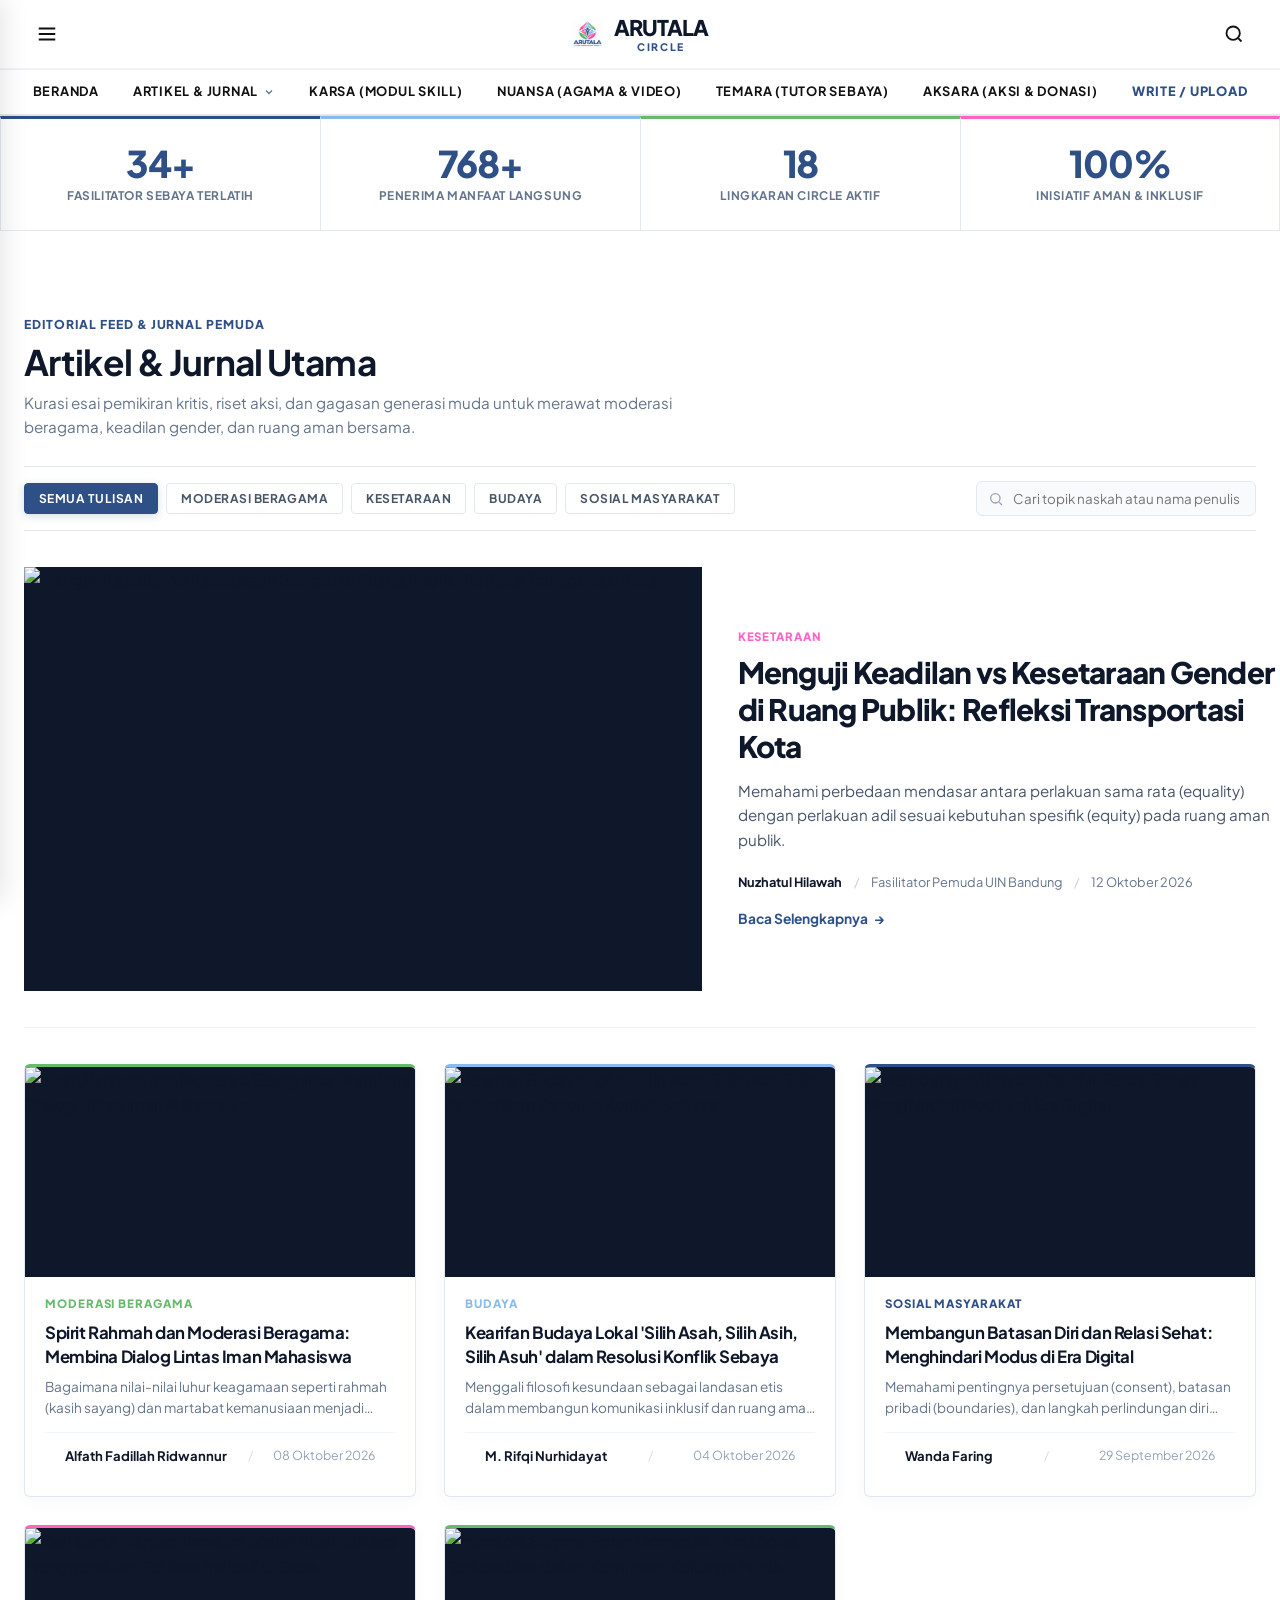
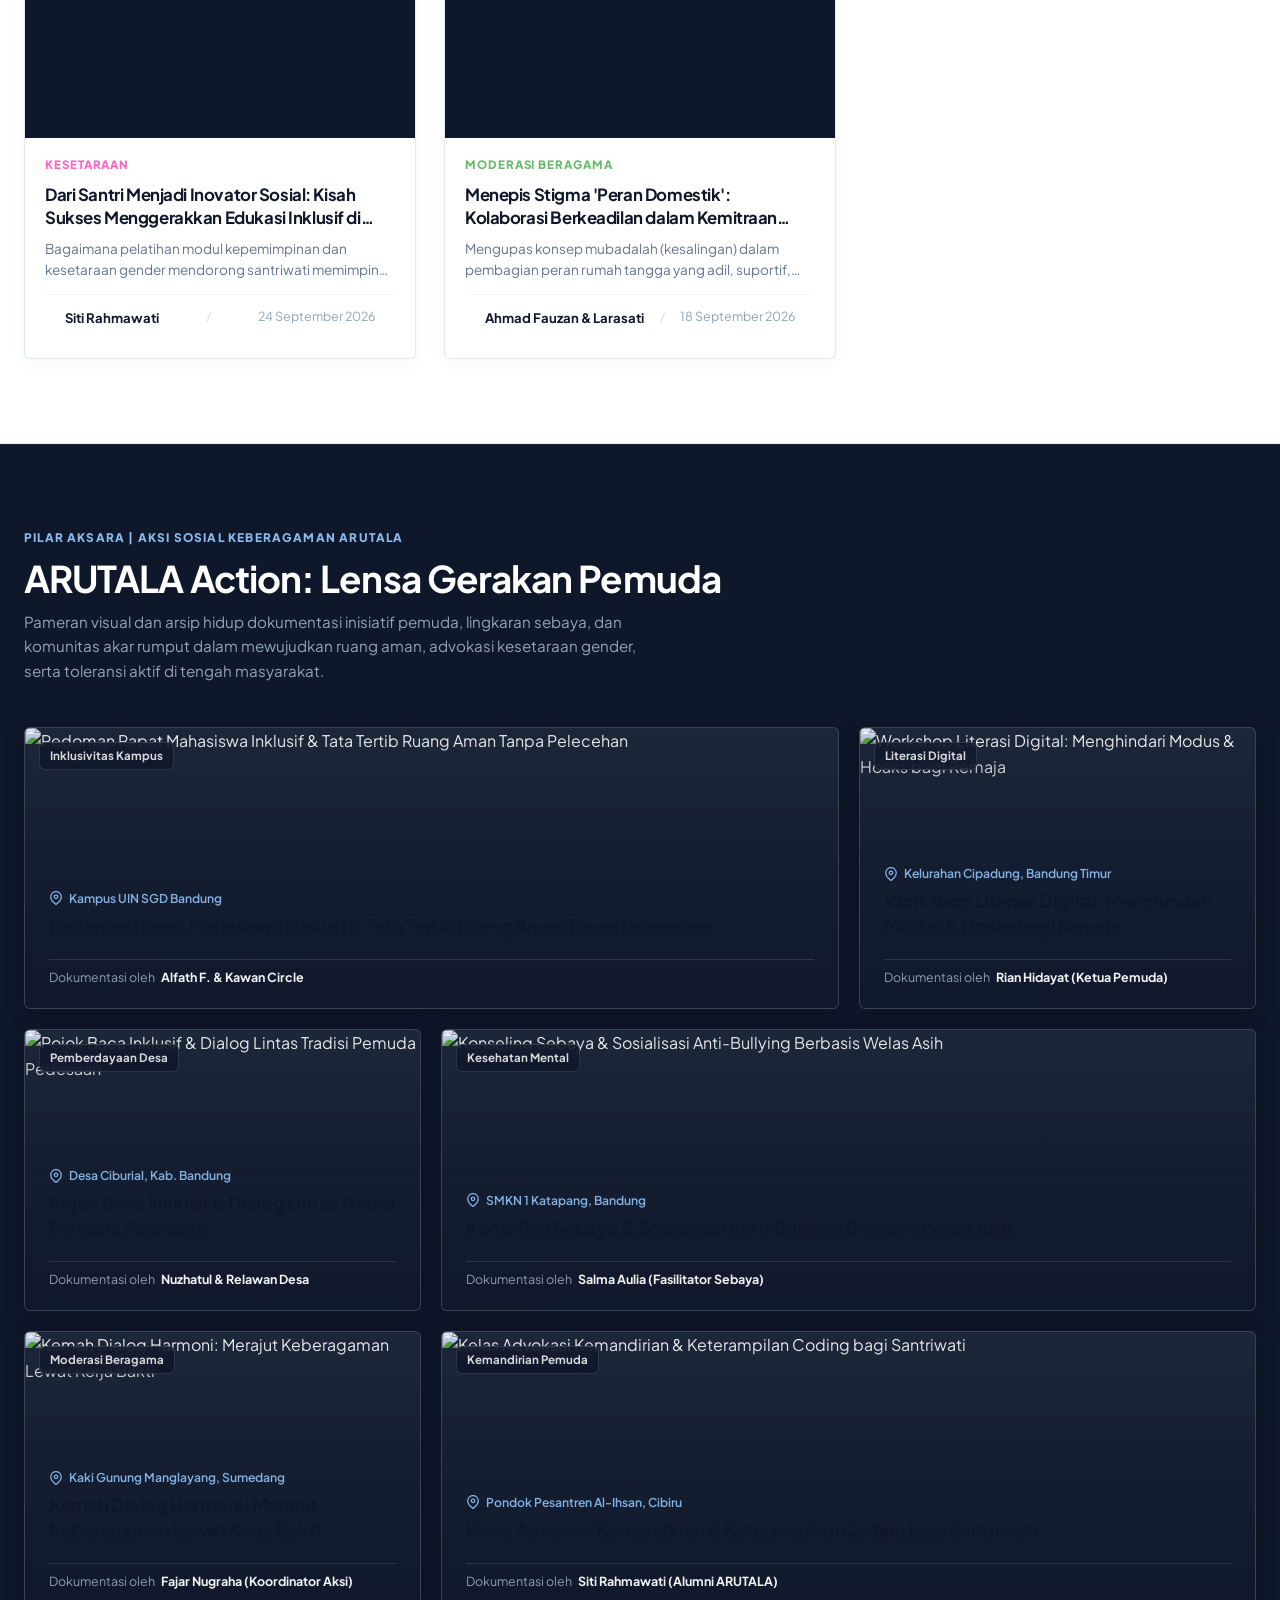
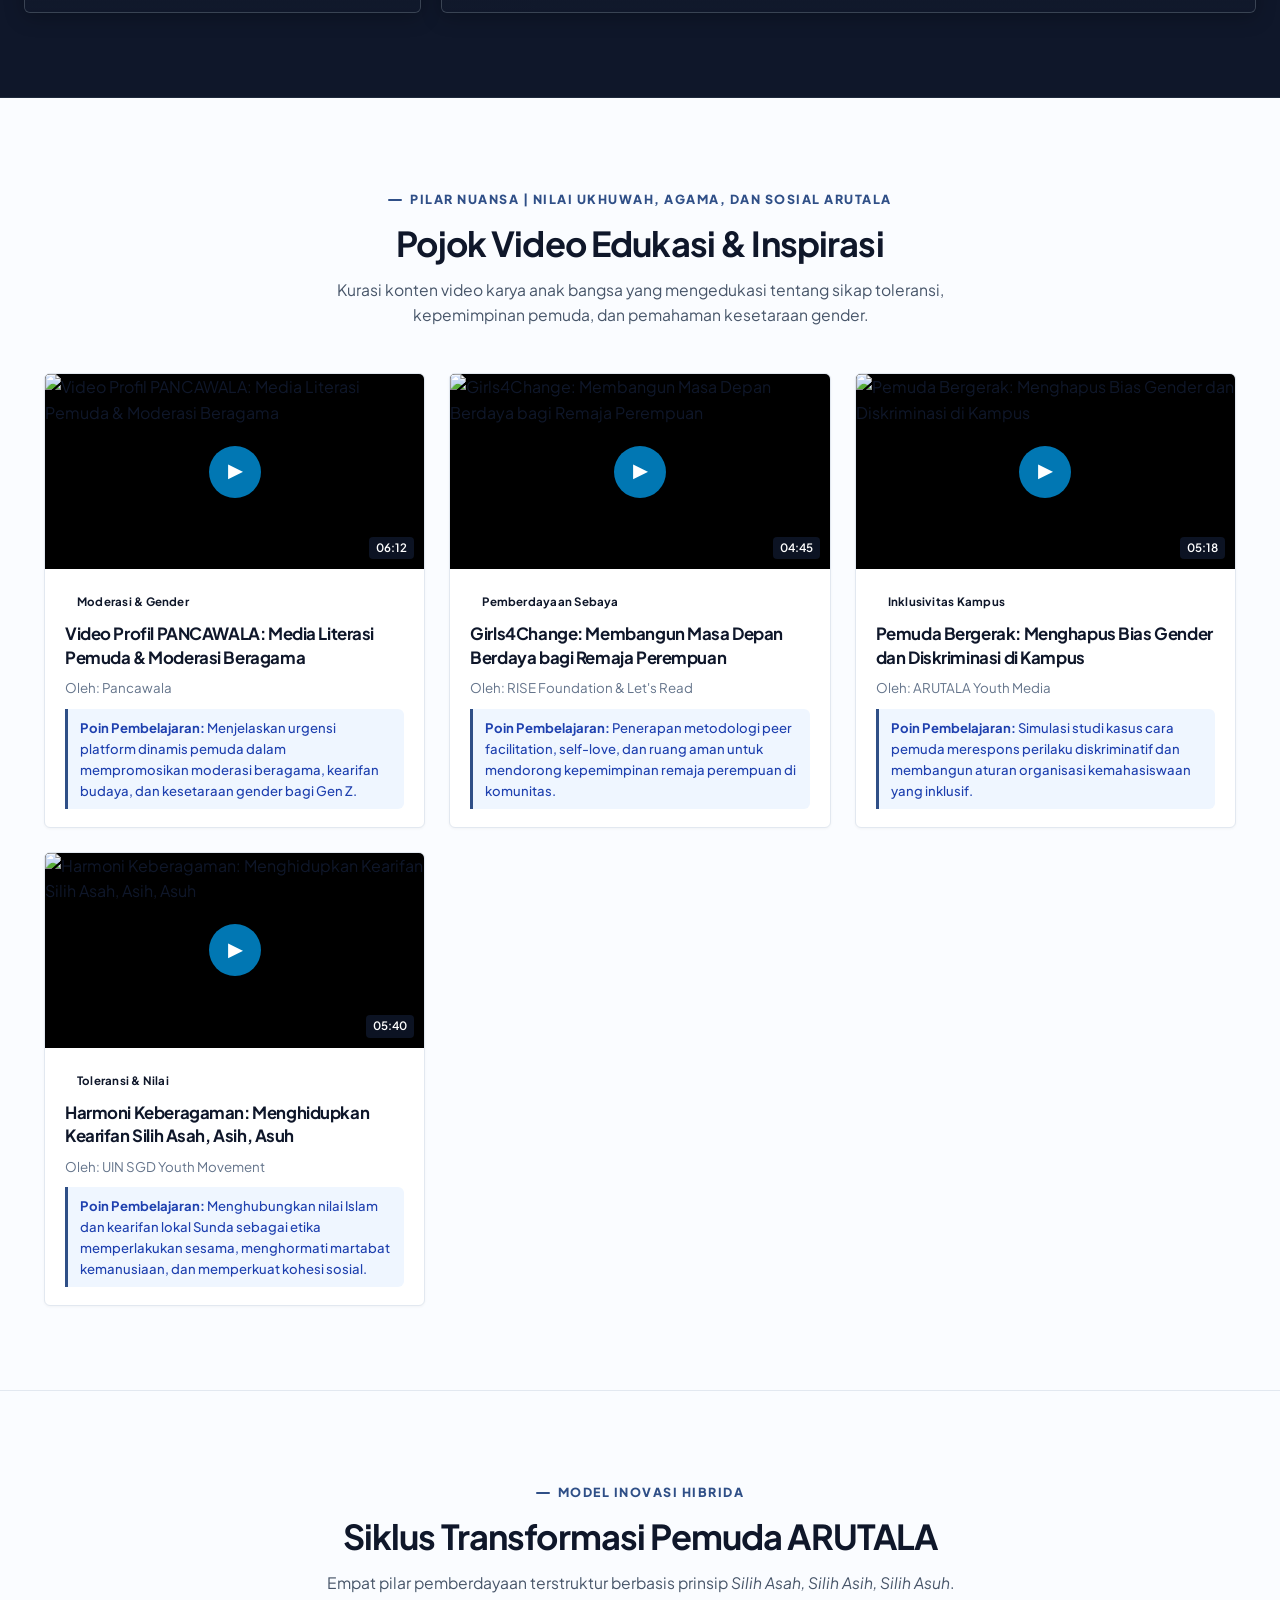
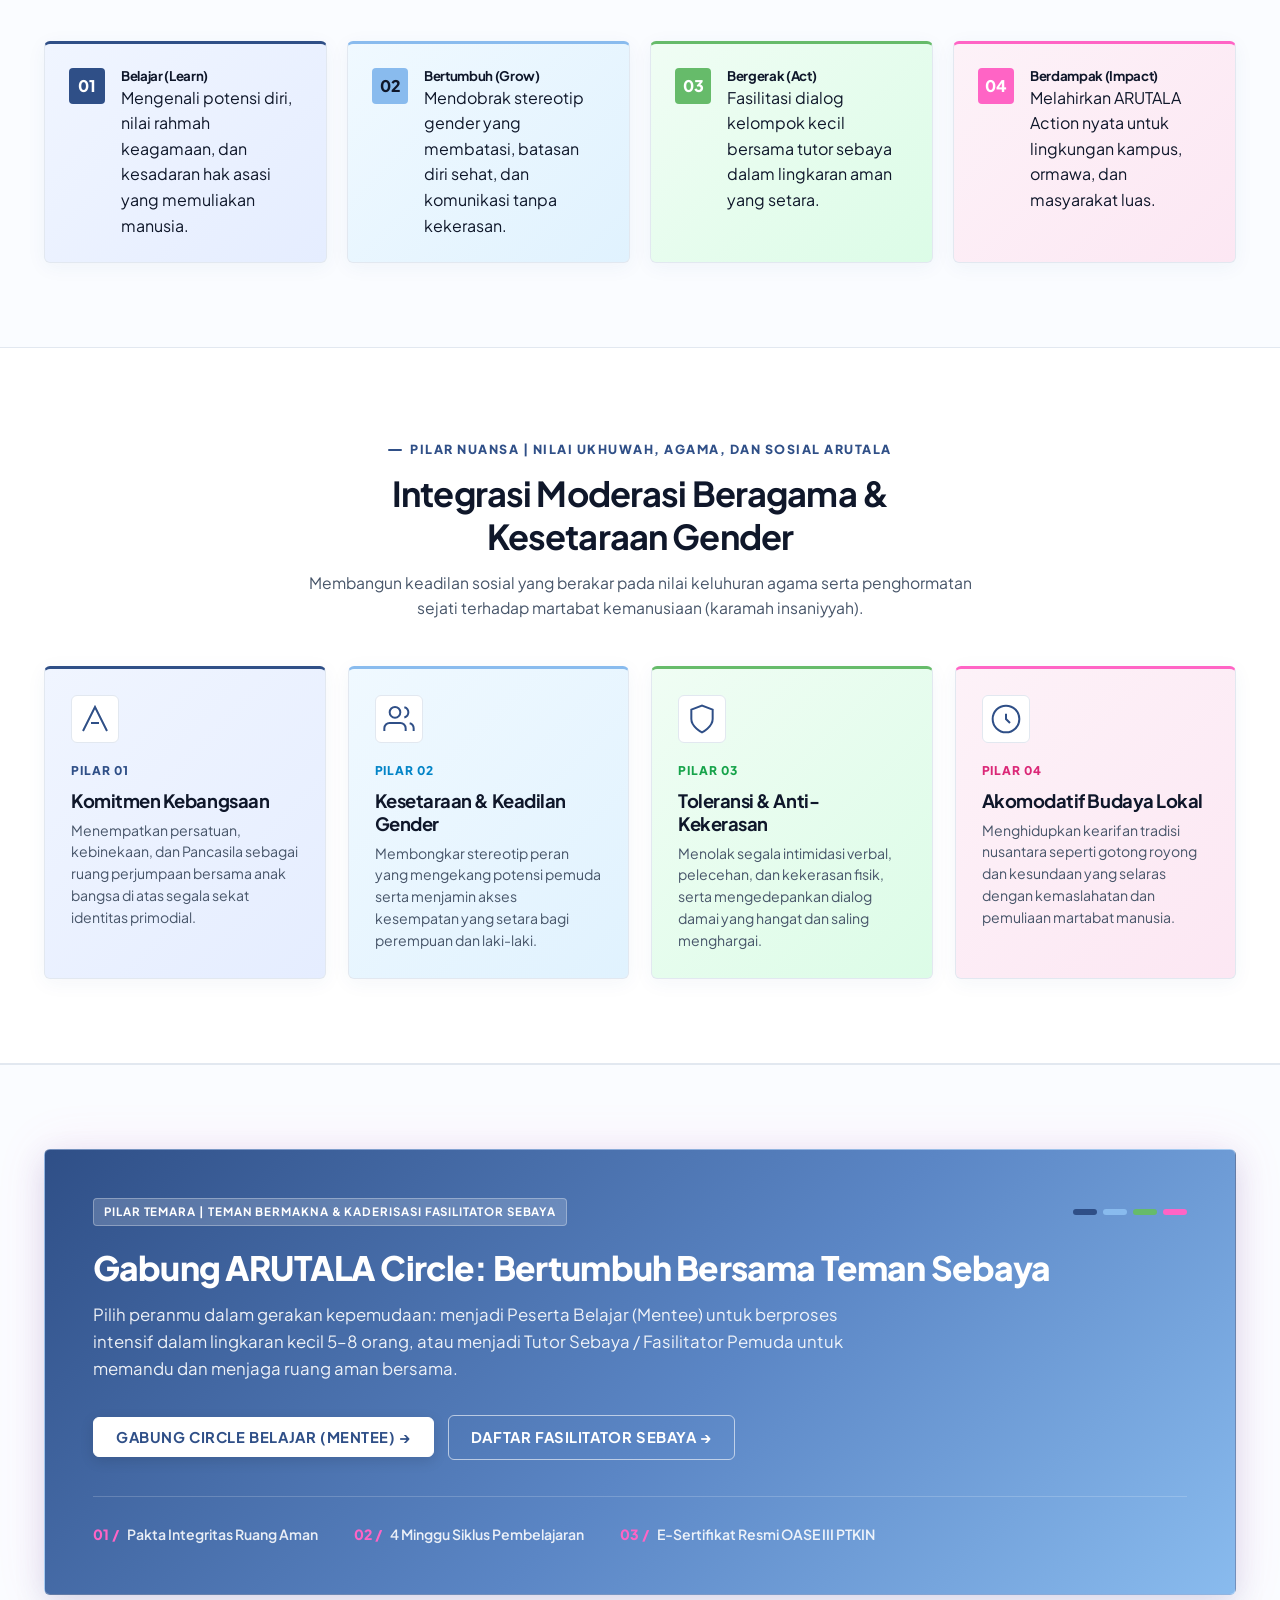
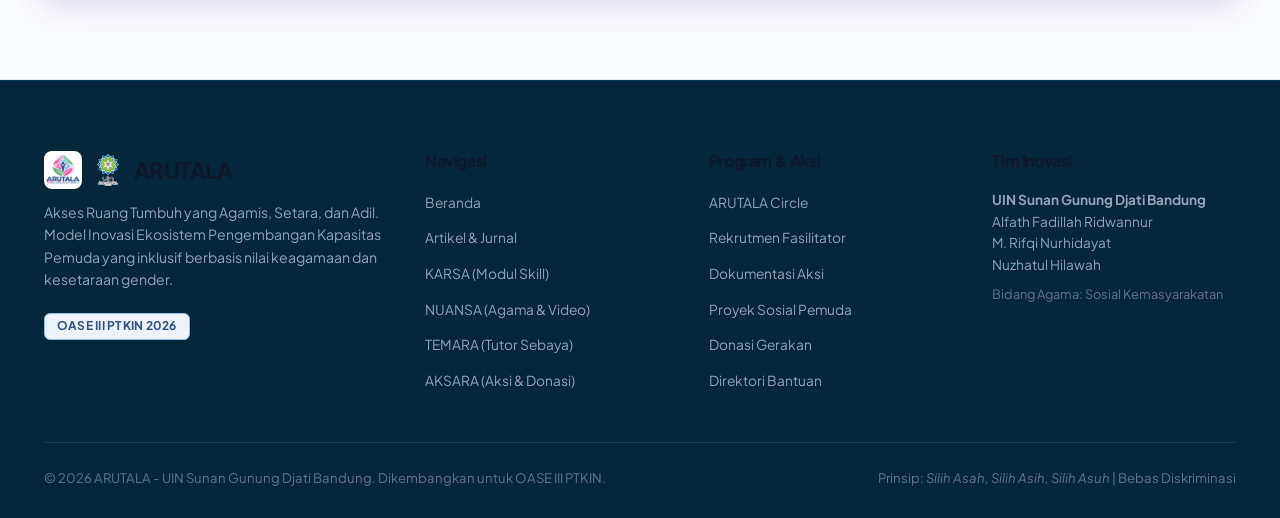
==== index.html @ 2c8a9258 "feat: implement 4 pilar arutala (karsa, nuansa, temara, aksara) and polish beranda showroom" ====
<!DOCTYPE html>
<html lang="id">

<head>
  <meta charset="UTF-8">
  <meta name="viewport" content="width=device-width, initial-scale=1.0">
  <title>ARUTALA — Akses Ruang Tumbuh yang Agamis, Setara, dan Adil | Inovasi Sosial Pemuda OASE III PTKIN</title>

  <!-- SEO & Social Meta -->
  <meta name="description"
    content="ARUTALA adalah ekosistem pengembangan kapasitas pemuda yang inklusif berbasis nilai keagamaan, moderasi beragama, dan kesetaraan gender. Menghubungkan platform digital, tutor sebaya, dan aksi sosial nyata.">
  <meta name="keywords"
    content="ARUTALA, kesetaraan gender, moderasi beragama, tutor sebaya, kepemudaan, UIN Sunan Gunung Djati, OASE III, inovasi sosial">
  <meta property="og:title" content="ARUTALA — Akses Ruang Tumbuh yang Agamis, Setara, dan Adil">
  <meta property="og:description"
    content="Model Inovasi Ekosistem Pengembangan Kapasitas Pemuda yang Inklusif Berbasis Nilai Keagamaan dan Kesetaraan Gender.">
  <meta property="og:type" content="website">

  <!-- Google Fonts: Plus Jakarta Sans (Clean Modern Editorial) -->
  <link rel="preconnect" href="https://fonts.googleapis.com">
  <link rel="preconnect" href="https://fonts.gstatic.com" crossorigin>
  <link href="https://fonts.googleapis.com/css2?family=Plus+Jakarta+Sans:wght@400;500;600;700;800&display=swap" rel="stylesheet">

  <!-- Stylesheet -->
  <link rel="stylesheet" href="css/style.css?v=3.0">

  <!-- Favicon Resmi ARUTALA -->
  <link rel="icon" type="image/png" href="img/logo.png">
</head>

<body data-theme="genu">

  <!-- ==========================================================================
       TWO-TIER EDITORIAL HEADER (Gaya Media Modern USS Feed)
       Sticky Top-0, Z-50, Full-Width, Dominan Putih & Slate Dark #0F172A
       ========================================================================== -->
  <!-- ==========================================================================
       USS FEED STYLE EDITORIAL HEADER (Clean, Minimalist, White)
       Benchmark: USS FEED Media (Center Logo, Dropdown Artikel, Hamburger & Search)
       ========================================================================== -->
  <header class="uss-header" id="site-header">
    <!-- Baris 1: Top Bar (Hamburger Kiri, Logo ARUTALA Tengah, Search Kanan) -->
    <div class="uss-header-top">
      <div class="uss-header-top-container">
        <!-- Kiri: Hamburger Menu Icon -->
        <button type="button" class="uss-icon-btn" id="btn-uss-menu-toggle" aria-label="Buka Menu Navigasi" title="Menu Navigasi">
          <svg viewBox="0 0 24 24" fill="none" stroke="currentColor" stroke-width="2.2" width="22" height="22">
            <line x1="3" y1="6" x2="21" y2="6"></line>
            <line x1="3" y1="12" x2="21" y2="12"></line>
            <line x1="3" y1="18" x2="21" y2="18"></line>
          </svg>
        </button>

        <!-- Tengah: Logo ARUTALA Center (Gaya USS FEED) -->
        <a href="#beranda" class="uss-brand-center" id="nav-brand-logo">
          <img src="img/logo.png" alt="Logo Resmi ARUTALA" class="uss-brand-img">
          <div class="uss-brand-text">
            <span class="uss-brand-name">ARUTALA</span>
            <span class="uss-brand-sub">CIRCLE</span>
          </div>
        </a>

        <!-- Kanan: Search Icon -->
        <button type="button" class="uss-icon-btn" id="btn-uss-search-toggle" aria-label="Cari Artikel" title="Pencarian">
          <svg viewBox="0 0 24 24" fill="none" stroke="currentColor" stroke-width="2.2" width="20" height="20">
            <circle cx="11" cy="11" r="8"></circle>
            <line x1="21" y1="21" x2="16.65" y2="16.65"></line>
          </svg>
        </button>
      </div>

      <!-- Quick Search Bar (Toggled by Search Icon) -->
      <div class="uss-search-bar-wrap" id="uss-header-search-bar" style="display: none;">
        <div class="uss-search-bar-inner">
          <svg viewBox="0 0 24 24" fill="none" stroke="currentColor" stroke-width="2.2" width="18" height="18" class="search-input-icon">
            <circle cx="11" cy="11" r="8"></circle>
            <line x1="21" y1="21" x2="16.65" y2="16.65"></line>
          </svg>
          <input type="text" id="uss-top-search-input" placeholder="Cari artikel, topik moderasi, gender, atau isu pemuda..." autocomplete="off">
          <button type="button" class="uss-search-close-btn" id="btn-uss-search-close" aria-label="Tutup Pencarian">&times;</button>
        </div>
      </div>
    </div>

    <!-- Baris 2: Navigasi Tengah dengan Dropdown Artikel (Sesuai USS Feed) -->
    <nav class="uss-nav-bottom" aria-label="Navigasi Utama">
      <div class="uss-nav-container">
        <ul class="uss-nav-list" id="main-nav-links">
          <li><a href="#beranda" class="uss-nav-item">BERANDA</a></li>

          <!-- DROPDOWN ARTIKEL (Sesuai Request User: Pilihan Artikel Jadi Dropdown) -->
          <li class="uss-nav-dropdown" id="dropdown-artikel-wrapper">
            <button type="button" class="uss-nav-item uss-dropdown-btn" id="btn-nav-dropdown-artikel" aria-haspopup="true" aria-expanded="false">
              <span>ARTIKEL &amp; JURNAL</span>
              <svg viewBox="0 0 24 24" fill="none" stroke="currentColor" stroke-width="2.5" width="12" height="12" class="dropdown-arrow-icon">
                <polyline points="6 9 12 15 18 9"></polyline>
              </svg>
            </button>
            <div class="uss-dropdown-card" id="nav-dropdown-card" role="menu">
              <a href="#artikel-opini" onclick="filterArticlesAndScroll('all', event)" class="uss-dropdown-link" role="menuitem">
                <span class="dropdown-item-title">Semua Tulisan</span>
                <span class="dropdown-item-desc">Pustaka lengkap opini &amp; edukasi pemuda</span>
              </a>
              <a href="#artikel-opini" onclick="filterArticlesAndScroll('pandai', event)" class="uss-dropdown-link" role="menuitem">
                <span class="dropdown-item-title">MODERASI BERAGAMA</span>
                <span class="dropdown-item-desc">Nilai Rahmah &amp; Komitmen Kebangsaan</span>
              </a>
              <a href="#artikel-opini" onclick="filterArticlesAndScroll('bersuara', event)" class="uss-dropdown-link" role="menuitem">
                <span class="dropdown-item-title">KESETARAAN</span>
                <span class="dropdown-item-desc">Keadilan Gender &amp; Relasi Sehat</span>
              </a>
              <a href="#artikel-opini" onclick="filterArticlesAndScroll('cerdas', event)" class="uss-dropdown-link" role="menuitem">
                <span class="dropdown-item-title">BUDAYA</span>
                <span class="dropdown-item-desc">Kearifan Budaya Lokal &amp; Tradisi Nusantara</span>
              </a>
              <a href="#artikel-opini" onclick="filterArticlesAndScroll('berdaya', event)" class="uss-dropdown-link" role="menuitem">
                <span class="dropdown-item-title">SOSIAL MASYARAKAT</span>
                <span class="dropdown-item-desc">Ruang Aman, Inklusivitas &amp; Pemberdayaan</span>
              </a>
            </div>
          </li>

          <li><a href="karsa.html" class="uss-nav-item">KARSA (MODUL SKILL)</a></li>
          <li><a href="nuansa.html" class="uss-nav-item">NUANSA (AGAMA &amp; VIDEO)</a></li>
          <li><a href="temara.html" class="uss-nav-item">TEMARA (TUTOR SEBAYA)</a></li>
          <li><a href="aksara.html" class="uss-nav-item">AKSARA (AKSI &amp; DONASI)</a></li>
          <li>
            <a href="#modal-submit-article" onclick="openSubmitArticleModal(event)" class="uss-nav-item uss-nav-write">
              WRITE / UPLOAD
            </a>
          </li>
        </ul>
      </div>
    </nav>
  </header>

  <!-- Side-Drawer Overlay & Drawer Menu (Triggered by Hamburger Icon) -->
  <div class="uss-drawer-overlay" id="uss-drawer-overlay" style="display: none;"></div>
  <aside class="uss-side-drawer" id="uss-side-drawer" aria-label="Menu Samping">
    <div class="uss-drawer-header">
      <div class="uss-drawer-brand">
        <img src="img/logo.png" alt="Logo ARUTALA" style="width: 28px; height: 28px; object-fit: contain;">
        <span style="font-family: var(--font-heading); font-weight: 800; font-size: 1.15rem; color: #0F172A;">ARUTALA</span>
      </div>
      <button type="button" class="uss-drawer-close" id="btn-uss-drawer-close" aria-label="Tutup Menu">&times;</button>
    </div>
    <div class="uss-drawer-body">
      <ul class="uss-drawer-links">
        <li><a href="#beranda" class="drawer-link" onclick="closeUssDrawer()">BERANDA</a></li>
        <li class="drawer-group">
          <span class="drawer-group-label">ARTIKEL &amp; JURNAL</span>
          <div class="drawer-sublinks">
            <a href="#artikel-opini" onclick="filterArticlesAndScroll('all', event); closeUssDrawer();" class="drawer-sublink">Semua Tulisan</a>
            <a href="#artikel-opini" onclick="filterArticlesAndScroll('pandai', event); closeUssDrawer();" class="drawer-sublink">MODERASI BERAGAMA</a>
            <a href="#artikel-opini" onclick="filterArticlesAndScroll('bersuara', event); closeUssDrawer();" class="drawer-sublink">KESETARAAN</a>
            <a href="#artikel-opini" onclick="filterArticlesAndScroll('cerdas', event); closeUssDrawer();" class="drawer-sublink">BUDAYA</a>
            <a href="#artikel-opini" onclick="filterArticlesAndScroll('berdaya', event); closeUssDrawer();" class="drawer-sublink">SOSIAL MASYARAKAT</a>
          </div>
        </li>
        <li><a href="karsa.html" class="drawer-link" onclick="closeUssDrawer()">KARSA (MODUL SKILL)</a></li>
        <li><a href="nuansa.html" class="drawer-link" onclick="closeUssDrawer()">NUANSA (AGAMA &amp; VIDEO)</a></li>
        <li><a href="temara.html" class="drawer-link" onclick="closeUssDrawer()">TEMARA (TUTOR SEBAYA)</a></li>
        <li><a href="aksara.html" class="drawer-link" onclick="closeUssDrawer()">AKSARA (AKSI &amp; DONASI)</a></li>
      </ul>
      <div class="uss-drawer-ctas">
        <button type="button" class="btn btn-primary" style="width: 100%; margin-bottom: 10px; background: #2F4F87; color: #FFFFFF;" onclick="openCircleRegistrationModal('mentee', event); closeUssDrawer();">
          Gabung Circle
        </button>
        <button type="button" class="btn btn-outline" style="width: 100%; border: 1.5px solid #0F172A; background: #FFFFFF; color: #0F172A;" onclick="openSubmitArticleModal(event); closeUssDrawer();">
          + Upload Tulisan
        </button>
      </div>
    </div>
  </aside>

  <main>
    <!-- ==========================================================================
         COMPACT EDITORIAL MASTHEAD (PORTAL BERITA MODEREN / USS FEED STYLE)
         Pengenalan Ringkas 1 Baris Bersih + Aksi Cepat
         ========================================================================== -->
    <section class="uss-masthead-section" id="beranda">

      <!-- ======================================================================
           BAR STATISTIK 4 KOLOM DENGAN 4 GARIS WARNA TEMA (CIRI KHAS ARUTALA)
           34+ (Navy #2F4F87) | 768+ (Sky Blue #89BBEE) | 18 (Green #66BB6A) | 100% (Pink #FF64C5)
           Pemisah vertikal tipis (1px solid #E2E8F0) & Border-top 3px warna aksen
           ====================================================================== -->
      <div class="uss-impact-bar">
        <div class="uss-impact-container">
          <div class="uss-impact-grid">
            <div class="uss-impact-col impact-col-navy">
              <div class="uss-stat-number">34+</div>
              <div class="uss-stat-label">Fasilitator Sebaya Terlatih</div>
            </div>
            <div class="uss-impact-col impact-col-sky">
              <div class="uss-stat-number">768+</div>
              <div class="uss-stat-label">Penerima Manfaat Langsung</div>
            </div>
            <div class="uss-impact-col impact-col-green">
              <div class="uss-stat-number">18</div>
              <div class="uss-stat-label">Lingkaran Circle Aktif</div>
            </div>
            <div class="uss-impact-col impact-col-pink">
              <div class="uss-stat-number">100%</div>
              <div class="uss-stat-label">Inisiatif Aman &amp; Inklusif</div>
            </div>
          </div>
        </div>
      </div>
    </section>

    <!-- ==========================================================================
         SECTION ARTIKEL & JURNAL UTAMA (GAYA CLEAN USS FEED)
         Tepat di Bawah Hero/Statistik, Borderless, Background Putih #FFFFFF
         1 Featured Besar di Atas (2 Kolom) + Clean Grid 3 Kolom di Bawahnya
         ========================================================================== -->
    <section class="uss-feed-section" id="artikel-opini">
      <div class="uss-feed-container">
        <!-- Header Section: Clean USS Feed Header (Output Only) -->
        <div class="uss-feed-header">
          <div class="uss-feed-header-left" style="max-width: 820px;">
            <div class="uss-feed-kicker">EDITORIAL FEED &amp; JURNAL PEMUDA</div>
            <h2 class="uss-feed-title">Artikel &amp; Jurnal Utama</h2>
            <p class="uss-feed-subtitle">
              Kurasi esai pemikiran kritis, riset aksi, dan gagasan generasi muda untuk merawat moderasi beragama,
              keadilan gender, dan ruang aman bersama.
            </p>
          </div>
        </div>

        <!-- Filter Bar Minimalis & Search Input -->
        <div class="uss-feed-controls">
          <div class="uss-filter-pills" id="article-filter-pills">
            <button type="button" class="uss-filter-pill active" data-category="all"
              onclick="filterArticles('all', this)">
              Semua Tulisan
            </button>
            <button type="button" class="uss-filter-pill" data-category="pandai"
              onclick="filterArticles('pandai', this)">
              MODERASI BERAGAMA
            </button>
            <button type="button" class="uss-filter-pill" data-category="bersuara"
              onclick="filterArticles('bersuara', this)">
              KESETARAAN
            </button>
            <button type="button" class="uss-filter-pill" data-category="cerdas"
              onclick="filterArticles('cerdas', this)">
              BUDAYA
            </button>
            <button type="button" class="uss-filter-pill" data-category="berdaya"
              onclick="filterArticles('berdaya', this)">
              SOSIAL MASYARAKAT
            </button>
          </div>

          <div class="uss-search-wrapper">
            <svg class="uss-search-svg" viewBox="0 0 24 24" fill="none" stroke="currentColor" stroke-width="2"
              width="16" height="16">
              <circle cx="11" cy="11" r="7" />
              <line x1="21" y1="21" x2="16.65" y2="16.65" />
            </svg>
            <input type="text" id="article-search-input" placeholder="Cari topik naskah atau nama penulis...">
          </div>
        </div>

        <!-- Dynamic Container for 1 Featured + 3-Column Clean Grid -->
        <div id="articles-container" class="uss-feed-articles-container">
          <!-- Populated by JS -->
        </div>
      </div>
    </section>

    <!-- ==========================================================================
         HASIL 2: ARUTALA ACTION — LENSA GERAKAN PEMUDA (GAYA WEPRESENT)
         Showcase Dokumentasi Komunitas, Background Slate-900 (#0F172A), Asymmetric Bento Grid
         Murni Output Galeri Foto Dokumentasi Kegiatan Nyata
         ========================================================================== -->
    <section class="wepresent-action-section" id="aksi-sosial">
      <div class="wepresent-container">
        <!-- WePresent Editorial Header (Output Only) -->
        <div class="wepresent-header">
          <div class="wepresent-header-left" style="max-width: 820px;">
            <span class="wepresent-kicker">PILAR AKSARA | AKSI SOSIAL KEBERAGAMAN ARUTALA</span>
            <h2 class="wepresent-title">ARUTALA Action: Lensa Gerakan Pemuda</h2>
            <p class="wepresent-desc">
              Pameran visual dan arsip hidup dokumentasi inisiatif pemuda, lingkaran sebaya, dan komunitas akar rumput
              dalam mewujudkan ruang aman, advokasi kesetaraan gender, serta toleransi aktif di tengah masyarakat.
            </p>
          </div>
        </div>

        <!-- Asymmetric Bento Grid Gallery -->
        <div class="bento-gallery-grid" id="actions-container">
          <!-- Populated by JS: Asymmetric Bento Grid (foto lebar 2 kolom & foto 1 kolom) -->
        </div>
      </div>
    </section>

    <!-- ==========================================================================
         HASIL 3: RUANG EKSPLORASI VIDEO EDUKASI (Inspirasi Video Pemuda)
         Murni Output Video YouTube Edukasi Sosial & Moderasi
         ========================================================================== -->
    <section class="section-pad videos-section" id="video-edukasi">
      <div class="container">
        <div class="section-header">
          <span class="section-kicker">PILAR NUANSA | NILAI UKHUWAH, AGAMA, DAN SOSIAL ARUTALA</span>
          <h2>Pojok Video Edukasi &amp; Inspirasi</h2>
          <p>
            Kurasi konten video karya anak bangsa yang mengedukasi tentang sikap toleransi, kepemimpinan pemuda, dan
            pemahaman kesetaraan gender.
          </p>
        </div>

        <div class="video-grid" id="videos-container">
          <!-- Populated by JS -->
        </div>
      </div>
    </section>

    <!-- ==========================================================================
         SIKLUS TRANSFORMASI PEMUDA (Sharp Editorial Grid - 4 Warna Tema Elegan)
         ========================================================================== -->
    <section class="section-pad" id="siklus-pemuda">
      <div class="container">
        <div class="section-header">
          <span class="section-kicker">Model Inovasi Hibrida</span>
          <h2>Siklus Transformasi Pemuda ARUTALA</h2>
          <p>Empat pilar pemberdayaan terstruktur berbasis prinsip <em>Silih Asah, Silih Asih, Silih Asuh</em>.</p>
        </div>

        <div class="cycle-grid-row">
          <div class="cycle-box-card cycle-navy">
            <div class="cycle-box-num">01</div>
            <div>
              <h5>Belajar (Learn)</h5>
              <p>Mengenali potensi diri, nilai rahmah keagamaan, dan kesadaran hak asasi yang memuliakan manusia.</p>
            </div>
          </div>
          <div class="cycle-box-card cycle-sky">
            <div class="cycle-box-num">02</div>
            <div>
              <h5>Bertumbuh (Grow)</h5>
              <p>Mendobrak stereotip gender yang membatasi, batasan diri sehat, dan komunikasi tanpa kekerasan.</p>
            </div>
          </div>
          <div class="cycle-box-card cycle-green">
            <div class="cycle-box-num">03</div>
            <div>
              <h5>Bergerak (Act)</h5>
              <p>Fasilitasi dialog kelompok kecil bersama tutor sebaya dalam lingkaran aman yang setara.</p>
            </div>
          </div>
          <div class="cycle-box-card cycle-pink">
            <div class="cycle-box-num">04</div>
            <div>
              <h5>Berdampak (Impact)</h5>
              <p>Melahirkan ARUTALA Action nyata untuk lingkungan kampus, ormawa, dan masyarakat luas.</p>
            </div>
          </div>
        </div>
      </div>
    </section>

    <!-- ==========================================================================
         VALUES & FOUNDATIONS (Moderasi & Gender)
         ========================================================================== -->
    <section class="section-pad" id="nilai-dasar">
      <div class="container">
        <div class="section-header">
          <span class="section-kicker">PILAR NUANSA | NILAI UKHUWAH, AGAMA, DAN SOSIAL ARUTALA</span>
          <h2>Integrasi Moderasi Beragama &amp; Kesetaraan Gender</h2>
          <p>
            Membangun keadilan sosial yang berakar pada nilai keluhuran agama serta penghormatan sejati terhadap
            martabat kemanusiaan (karamah insaniyyah).
          </p>
        </div>

        <div class="values-grid">
          <div class="value-card val-1">
            <div class="value-icon">
              <svg viewBox="0 0 24 24" fill="none" stroke="currentColor" stroke-width="1.5" width="32" height="32">
                <path d="M3 21l9-18 9 18" />
                <path d="M9 15h6" />
              </svg>
            </div>
            <span class="pilar-kicker">PILAR 01</span>
            <h3>Komitmen Kebangsaan</h3>
            <p>Menempatkan persatuan, kebinekaan, dan Pancasila sebagai ruang perjumpaan bersama anak bangsa di atas
              segala sekat identitas primodial.</p>
          </div>

          <div class="value-card val-2">
            <div class="value-icon">
              <svg viewBox="0 0 24 24" fill="none" stroke="currentColor" stroke-width="1.5" width="32" height="32">
                <path d="M17 21v-2a4 4 0 0 0-4-4H5a4 4 0 0 0-4 4v2" />
                <circle cx="9" cy="7" r="4" />
                <path d="M23 21v-2a4 4 0 0 0-3-3.87" />
                <path d="M16 3.13a4 4 0 0 1 0 7.75" />
              </svg>
            </div>
            <span class="pilar-kicker">PILAR 02</span>
            <h3>Kesetaraan &amp; Keadilan Gender</h3>
            <p>Membongkar stereotip peran yang mengekang potensi pemuda serta menjamin akses kesempatan yang setara bagi
              perempuan dan laki-laki.</p>
          </div>

          <div class="value-card val-3">
            <div class="value-icon">
              <svg viewBox="0 0 24 24" fill="none" stroke="currentColor" stroke-width="1.5" width="32" height="32">
                <path d="M12 22s8-4 8-10V5l-8-3-8 3v7c0 6 8 10 8 10z" />
              </svg>
            </div>
            <span class="pilar-kicker">PILAR 03</span>
            <h3>Toleransi &amp; Anti-Kekerasan</h3>
            <p>Menolak segala intimidasi verbal, pelecehan, dan kekerasan fisik, serta mengedepankan dialog damai yang
              hangat dan saling menghargai.</p>
          </div>

          <div class="value-card val-4">
            <div class="value-icon">
              <svg viewBox="0 0 24 24" fill="none" stroke="currentColor" stroke-width="1.5" width="32" height="32">
                <circle cx="12" cy="12" r="10" />
                <path d="M12 8v4l3 3" />
              </svg>
            </div>
            <span class="pilar-kicker">PILAR 04</span>
            <h3>Akomodatif Budaya Lokal</h3>
            <p>Menghidupkan kearifan tradisi nusantara seperti gotong royong dan kesundaan yang selaras dengan
              kemaslahatan dan pemuliaan martabat manusia.</p>
          </div>
        </div>
      </div>
    </section>

    <!-- ==========================================================================
         GERBANG REGISTRASI ARUTALA CIRCLE (Tombol Pengarah Aksi)
         ========================================================================== -->
    <section class="circle-cta-section" id="registrasi-circle">
      <div class="container">
        <div class="circle-cta-card">
          <div class="circle-cta-top-bar">
            <span class="circle-cta-badge">PILAR TEMARA | TEMAN BERMAKNA &amp; KADERISASI FASILITATOR SEBAYA</span>
            <div class="theme-color-strip">
              <span style="background:#2F4F87"></span>
              <span style="background:#89BBEE"></span>
              <span style="background:#66BB6A"></span>
              <span style="background:#FF64C5"></span>
            </div>
          </div>
          <h2>Gabung ARUTALA Circle: Bertumbuh Bersama Teman Sebaya</h2>
          <p>
            Pilih peranmu dalam gerakan kepemudaan: menjadi Peserta Belajar (Mentee) untuk berproses intensif dalam
            lingkaran kecil 5–8 orang, atau menjadi Tutor Sebaya / Fasilitator Pemuda untuk memandu dan menjaga ruang aman
            bersama.
          </p>

          <div class="circle-cta-actions">
            <button type="button" class="btn btn-primary" onclick="openCircleRegistrationModal('mentee', event)">
              GABUNG CIRCLE BELAJAR (MENTEE) &rarr;
            </button>
            <a href="temara.html#rekrutmen-fasilitator" class="btn btn-outline-white" style="text-decoration: none; display: inline-flex; align-items: center; justify-content: center;">
              DAFTAR FASILITATOR SEBAYA &rarr;
            </a>
          </div>

          <div class="circle-cta-perks">
            <div class="perk-item"><span>01 /</span> Pakta Integritas Ruang Aman</div>
            <div class="perk-item"><span>02 /</span> 4 Minggu Siklus Pembelajaran</div>
            <div class="perk-item"><span>03 /</span> E-Sertifikat Resmi OASE III PTKIN</div>
          </div>
        </div>
      </div>
    </section>
  </main>

  <!-- ==========================================================================
       MODAL: BACA ARTIKEL LENGKAP (Malala Fund & Gen-U Reader Experience)
       ========================================================================== -->
  <div class="modal-overlay" id="modal-article-reader">
    <div class="modal-window" style="max-width: 800px;">
      <div class="modal-header">
        <h3 id="modal-article-title">Judul Artikel</h3>
        <button type="button" class="modal-close" id="btn-close-article-modal" onclick="closeArticleReaderModal(event)"
          aria-label="Tutup">&times;</button>
      </div>
      <div class="modal-body">
        <div id="modal-article-cover-wrap"
          style="position: relative; width: 100%; height: 280px; border-radius: var(--radius-md); overflow: hidden; margin-bottom: 22px; display: none;">
          <img id="modal-article-img" src="" alt="Cover Artikel" style="width: 100%; height: 100%; object-fit: cover;">
          <div
            style="position: absolute; inset: 0; background: linear-gradient(to top, rgba(5,58,89,0.75), transparent 55%);">
          </div>
          <span class="badge badge-coral" id="modal-article-cat"
            style="position: absolute; bottom: 16px; left: 18px; font-weight: 700; font-size: 0.85rem;">Kategori</span>
        </div>
        <div style="display: flex; gap: 14px; align-items: center; margin-bottom: 18px; flex-wrap: wrap;">
          <span style="font-size: 0.85rem; color: var(--text-muted); font-weight: 600;"
            id="modal-article-date">Tanggal</span>
          <span style="color: var(--border);">·</span>
          <span style="font-size: 0.85rem; color: var(--text-muted); font-weight: 600;" id="modal-article-readtime">5
            menit baca</span>
        </div>
        <div id="modal-article-quote-wrap"
          style="display: none; background: #F8FAFC; border-left: 4px solid var(--prisma-coral); padding: 16px 20px; margin-bottom: 24px; border-radius: 0 12px 12px 0;">
          <p id="modal-article-quote"
            style="font-style: italic; font-size: 1.08rem; color: var(--text-primary); margin-bottom: 0; font-weight: 600; line-height: 1.55;">
          </p>
        </div>
        <div id="modal-article-body" style="font-size: 1rem; line-height: 1.8; color: var(--text-secondary);">
          <!-- Article HTML injected here -->
        </div>
        <div
          style="margin-top: 28px; padding-top: 20px; border-top: 1px solid var(--border); display: flex; align-items: center; gap: 14px;">
          <div class="author-avatar" id="modal-article-avatar" style="width: 44px; height: 44px; font-size: 1.1rem;">A
          </div>
          <div>
            <h5 id="modal-article-author" style="font-size: 0.95rem; font-weight: 700; margin-bottom: 2px;">Nama Penulis
            </h5>
            <span id="modal-article-role" style="font-size: 0.82rem; color: var(--text-muted);">Peran / Instansi</span>
          </div>
        </div>
      </div>
    </div>
  </div>

  <!-- ==========================================================================
       MODAL: UPLOAD ARTIKEL / JURNAL (GAYA CLEAN USS FEED)
       Input: Judul, Kategori, Nama Penulis, Asal Instansi, Upload File/Isi Tulisan, Foto Sampul
       ========================================================================== -->
  <div class="modal-overlay" id="modal-submit-article">
    <div class="modal-window" style="max-width: 660px;">
      <div class="modal-header">
        <div>
          <h3 style="font-size: 1.25rem; font-weight: 800; color: #0F172A; margin-bottom: 2px;">Upload Artikel / Jurnal
            Kamu</h3>
          <p style="font-size: 0.8rem; color: #64748B; margin-bottom: 0;">Publikasikan naskah riset aksi, esai kritis,
            atau gagasan pemuda ke Portal ARUTALA.</p>
        </div>
        <button type="button" class="modal-close" id="btn-close-submit-article" onclick="closeSubmitArticleModal(event)"
          aria-label="Tutup">&times;</button>
      </div>
      <div class="modal-body">
        <form id="form-submit-article">
          <div class="form-group">
            <label for="article-title-input">Judul Artikel / Jurnal *</label>
            <input type="text" id="article-title-input" class="form-control"
              placeholder="Contoh: Menolak Bias Gender dalam Praktik Organisasi Kemahasiswaan" required>
          </div>

          <div class="form-group">
            <label for="article-category-input">Kategori Tulisan *</label>
            <select id="article-category-input" class="form-control" required>
              <option value="pandai">MODERASI BERAGAMA</option>
              <option value="bersuara">KESETARAAN</option>
              <option value="cerdas">BUDAYA</option>
              <option value="berdaya">SOSIAL MASYARAKAT</option>
            </select>
          </div>

          <div class="form-row">
            <div class="form-group">
              <label for="article-author-input">Nama Penulis *</label>
              <input type="text" id="article-author-input" class="form-control" placeholder="Contoh: Alfath Fadillah"
                required>
            </div>
            <div class="form-group">
              <label for="article-institution-input">Asal Instansi / Afiliasi *</label>
              <input type="text" id="article-institution-input" class="form-control"
                placeholder="Contoh: UIN Sunan Gunung Djati Bandung" required>
            </div>
          </div>

          <!-- Cover Image Upload Box -->
          <div class="form-group">
            <label>Foto Sampul (Cover Image)</label>
            <div class="upload-dropzone" id="cover-dropzone">
              <input type="file" id="article-cover-file" accept="image/png, image/jpeg, image/webp"
                style="display: none;">
              <div id="cover-upload-prompt"
                style="display: flex; flex-direction: column; align-items: center; gap: 4px; padding: 10px 0;">
                <svg viewBox="0 0 24 24" fill="none" stroke="currentColor" stroke-width="1.8" width="28" height="28"
                  style="color: #2F4F87;">
                  <rect x="3" y="3" width="18" height="18" rx="2" ry="2"></rect>
                  <circle cx="8.5" cy="8.5" r="1.5"></circle>
                  <polyline points="21 15 16 10 5 21"></polyline>
                </svg>
                <span style="font-size: 0.85rem; font-weight: 700; color: #0F172A;">Pilih Foto Sampul
                  (JPG/PNG/WEBP)</span>
                <span style="font-size: 0.74rem; color: #64748B;">Klik di sini untuk unggah gambar dari perangkat</span>
              </div>
              <img id="article-cover-preview" class="upload-preview-thumb" alt="Preview Sampul">
            </div>
          </div>

          <!-- Manuscript File Upload (Opsional draf file Word / PDF) -->
          <div class="form-group">
            <label for="article-doc-file">Upload File Dokumen Naskah <span
                style="font-size: 0.74rem; color: #64748B; font-weight: normal;">(Opsional: .docx, .pdf,
                .txt)</span></label>
            <input type="file" id="article-doc-file" accept=".docx,.pdf,.txt,.doc" class="form-control"
              style="font-size: 0.82rem; padding: 7px 10px;">
            <div id="doc-attached-info" class="doc-attached-badge">
              <svg viewBox="0 0 24 24" fill="none" stroke="currentColor" stroke-width="2" width="14" height="14">
                <path d="M14 2H6a2 2 0 0 0-2 2v16a2 2 0 0 0 2 2h12a2 2 0 0 0 2-2V8z"></path>
                <polyline points="14 2 14 8 20 8"></polyline>
                <line x1="16" y1="13" x2="8" y2="13"></line>
                <line x1="16" y1="17" x2="8" y2="17"></line>
              </svg>
              <span id="doc-file-name">Dokumen terlampir</span>
            </div>
          </div>

          <!-- Manuscript Text Body -->
          <div class="form-group">
            <label for="article-content-input">Isi Tulisan / Ringkasan Gagasan *</label>
            <textarea id="article-content-input" class="form-control" rows="5"
              placeholder="Tuliskan isi gagasan, argumen kritis, latar belakang masalah, atau poin rekomendasi naskahmu..."
              required></textarea>
            <small style="color: var(--text-muted); font-size: 0.76rem;">Gagasan harus menghormati martabat kemanusiaan
              dan bebas diskriminasi.</small>
          </div>

          <button type="submit" class="btn-uss-modal-submit"
            style="width: 100%; padding: 13px; font-weight: 700; font-size: 0.94rem; background: #2F4F87; color: #FFFFFF; border: none; border-radius: 6px; cursor: pointer;">
            Kirim &amp; Terbitkan Tulisan &rarr;
          </button>
        </form>
      </div>
    </div>
  </div>

  <!-- ==========================================================================
       MODAL: PUTAR VIDEO EDUKASI
       ========================================================================== -->
  <div class="modal-overlay" id="modal-video-player">
    <div class="modal-window" style="max-width: 800px;">
      <div class="modal-header">
        <h3 id="modal-video-title">Judul Video</h3>
        <button type="button" class="modal-close" id="btn-close-video-modal" onclick="closeVideoModal(event)"
          aria-label="Tutup">&times;</button>
      </div>
      <div class="modal-body" style="padding: 0;">
        <div style="position: relative; padding-bottom: 56.25%; height: 0; overflow: hidden; background: #000;">
          <iframe id="modal-video-iframe" style="position: absolute; top:0; left: 0; width: 100%; height: 100%;"
            frameborder="0"
            allow="accelerometer; autoplay; clipboard-write; encrypted-media; gyroscope; picture-in-picture"
            allowfullscreen></iframe>
        </div>
        <div style="padding: 20px;">
          <p id="modal-video-desc" style="font-size: 0.92rem; color: var(--text-secondary);"></p>
        </div>
      </div>
    </div>
  </div>



  <!-- ==========================================================================
       MODAL: PENDAFTARAN RESMI ARUTALA CIRCLE (Mentee & Tutor Sebaya)
       ========================================================================== -->
  <div class="modal-overlay" id="modal-circle-registration">
    <div class="modal-window" style="max-width: 680px;">
      <div class="modal-header">
        <div>
          <h3 style="font-size: 1.25rem; font-weight: 800; color: #0F172A; margin-bottom: 2px;">Pendaftaran ARUTALA
            Circle</h3>
          <p style="font-size: 0.8rem; color: #64748B; margin-bottom: 0;">Bergabung dalam siklus 4 minggu kelompok
            belajar sebaya yang aman dan inklusif.</p>
        </div>
        <button type="button" class="modal-close" id="btn-close-circle-modal"
          onclick="closeCircleRegistrationModal(event)" aria-label="Tutup">&times;</button>
      </div>
      <div class="modal-body">
        <!-- Role Switcher Tabs -->
        <div class="role-switcher" style="margin-bottom: 20px;">
          <div class="role-btn active" id="modal-role-mentee" data-role="mentee"
            onclick="setCircleRegistrationRole('mentee')" role="button" tabindex="0">
            <h4>
              <span>Peserta Belajar (Mentee)</span>
              <span class="badge badge-green" style="font-size: 0.72rem;">Siswa / Mhs</span>
            </h4>
            <p style="margin-bottom: 0; font-size: 0.78rem;">Masuk kelompok 5–8 orang, didampingi tutor sebaya intensif.
            </p>
          </div>

          <div class="role-btn" id="modal-role-tutor" data-role="tutor" onclick="setCircleRegistrationRole('tutor')"
            role="button" tabindex="0">
            <h4>
              <span>Tutor Sebaya / Konselor</span>
              <span class="badge badge-coral" style="font-size: 0.72rem;">Pendamping</span>
            </h4>
            <p style="margin-bottom: 0; font-size: 0.78rem;">Memandu lingkaran belajar dan menjaga kenyamanan ruang
              aman.</p>
          </div>
        </div>

        <form id="modal-circle-reg-form">
          <input type="hidden" id="reg-role-input" value="mentee">

          <div class="form-row">
            <div class="form-group">
              <label for="reg-fullname">Nama Lengkap / Panggilan *</label>
              <input type="text" id="reg-fullname" class="form-control" placeholder="Contoh: Rian / Salma" required>
              <small style="color: var(--text-muted); font-size: 0.75rem;">Boleh nama alias (prinsip minimisasi data
                &amp; privasi).</small>
            </div>
            <div class="form-group">
              <label for="reg-age">Rentang Usia *</label>
              <select id="reg-age" class="form-control" required>
                <option value="">Pilih Rentang Usia...</option>
                <option value="16-18">16 - 18 Tahun (SMA/SMK)</option>
                <option value="19-22">19 - 22 Tahun (Mahasiswa Baru/Tengah)</option>
                <option value="23-25">23 - 25 Tahun (Tingkat Akhir/Fresh Graduate)</option>
                <option value="26-30">26 - 30 Tahun (Pemuda Komunitas/Umum)</option>
              </select>
            </div>
          </div>

          <div class="form-row">
            <div class="form-group">
              <label for="reg-institution">Asal Kampus / Sekolah / Komunitas *</label>
              <input type="text" id="reg-institution" class="form-control"
                placeholder="Contoh: UIN SGD Bandung / Karang Taruna" required>
            </div>
            <div class="form-group">
              <label for="reg-contact">Kontak WhatsApp / Email (Opsional)</label>
              <input type="text" id="reg-contact" class="form-control" placeholder="Untuk konfirmasi jadwal Circle">
            </div>
          </div>

          <!-- Dynamic Fields for Mentee -->
          <div id="mentee-specific-fields">
            <div class="form-group">
              <label for="reg-interest">Kebutuhan Pengembangan Terbesarmu *</label>
              <select id="reg-interest" class="form-control" required>
                <option value="">Pilih fokus kebutuhan...</option>
                <option value="self-growth">Mengenali Potensi Diri &amp; Mengatasi Insecurity (Modul 1)</option>
                <option value="moderation">Memahami Nilai Keagamaan &amp; Toleransi Aktif (Modul 2 &amp; 3)</option>
                <option value="gender">Memahami Keadilan Gender &amp; Menghapus Stereotip (Modul 4)</option>
                <option value="safe-space">Membangun Batasan Diri, Konsen &amp; Anti-Bullying (Modul 5)</option>
                <option value="leadership">Belajar Memimpin Rapat &amp; Kerja Tim Inklusif (Modul 6)</option>
                <option value="action">Ingin Membuat Proyek Aksi Nyata di Lingkungan (Modul 7)</option>
              </select>
            </div>
          </div>

          <!-- Dynamic Fields for Tutor Sebaya / Konselor -->
          <div id="tutor-specific-fields" style="display: none;">
            <div class="form-group">
              <label for="reg-experience">Pengalaman Organisasi / Minat Fasilitasi Sebaya *</label>
              <textarea id="reg-experience" class="form-control" rows="2"
                placeholder="Ceritakan singkat ketertarikanmu menjadi pendamping sebaya..."></textarea>
            </div>
            <div class="form-group">
              <label for="reg-skill">Komitmen Waktu Pendampingan *</label>
              <select id="reg-skill" class="form-control">
                <option value="4-weeks">Siap mendampingi 1 Circle selama 4 minggu (1 sesi/minggu @60-90 menit)</option>
                <option value="flexible">Fleksibel sesuai kesepakatan kelompok</option>
              </select>
            </div>
          </div>

          <div class="checkbox-wrap" style="margin-bottom: 18px;">
            <input type="checkbox" id="reg-consent" required>
            <label for="reg-consent" style="font-size: 0.8rem; line-height: 1.5;">
              Saya menyetujui <strong>Pakta Integritas Ruang Aman</strong>: Berkomitmen menjaga kerahasiaan teman
              sekelompok, tidak melakukan ujaran kebencian/pelecehan, serta menghargai perbedaan latar belakang secara
              empatik.
            </label>
          </div>

          <button type="submit" class="btn-modal-reg-submit"
            style="width: 100%; padding: 14px; font-weight: 700; font-size: 0.96rem; background: #2F4F87; color: #FFFFFF; border: none; border-radius: 6px; cursor: pointer; transition: all 0.2s ease;"
            id="btn-modal-submit-reg">
            Kirim Pendaftaran &amp; Dapatkan ID Circle &rarr;
          </button>
        </form>

        <!-- Konfirmasi Sukses Langsung di Modal -->
        <div id="modal-circle-reg-success" style="display: none; text-align: center; padding: 16px 8px 8px;">
          <div
            style="width: 58px; height: 58px; background: #DCFCE7; color: #16A34A; border-radius: 50%; display: inline-flex; align-items: center; justify-content: center; margin-bottom: 12px; box-shadow: 0 2px 10px rgba(22, 163, 74, 0.2);">
            <svg viewBox="0 0 24 24" fill="none" stroke="currentColor" stroke-width="3" width="28" height="28">
              <polyline points="20 6 9 17 4 12"></polyline>
            </svg>
          </div>
          <h3 style="font-size: 1.3rem; font-weight: 800; color: #0F172A; margin-bottom: 4px;">Pendaftaran Berhasil!
          </h3>
          <p style="color: #64748B; font-size: 0.85rem; margin-bottom: 16px;">Selamat, kamu resmi terdaftar dalam
            ekosistem ARUTALA Circle.</p>

          <div
            style="background: #F8FAFC; border: 1.5px dashed #CBD5E1; border-radius: 8px; padding: 16px; margin-bottom: 18px; text-align: left;">
            <div style="display: flex; justify-content: space-between; align-items: center; margin-bottom: 8px;">
              <span style="color: #64748B; font-size: 0.82rem;">ID Circle Kamu:</span>
              <strong id="modal-reg-success-id"
                style="color: #2F4F87; font-family: monospace; font-size: 0.95rem; background: #F1F5F9; padding: 3px 8px; border-radius: 4px; border: 1px solid #E2E8F0;">ARUTALA-CR-0000</strong>
            </div>
            <div style="display: flex; justify-content: space-between; align-items: center; margin-bottom: 8px;">
              <span style="color: #64748B; font-size: 0.82rem;">Nama Peserta:</span>
              <strong id="modal-reg-success-name" style="color: #0F172A; font-size: 0.85rem;">-</strong>
            </div>
            <div style="display: flex; justify-content: space-between; align-items: center; margin-bottom: 8px;">
              <span style="color: #64748B; font-size: 0.82rem;">Peran:</span>
              <span id="modal-reg-success-role" class="badge badge-green" style="font-size: 0.72rem;">-</span>
            </div>
            <div style="display: flex; justify-content: space-between; align-items: center;">
              <span style="color: #64748B; font-size: 0.82rem;">Asal Institusi:</span>
              <strong id="modal-reg-success-inst" style="color: #0F172A; font-size: 0.85rem;">-</strong>
            </div>
          </div>

          <button type="button" class="btn-modal-reg-done" onclick="closeCircleRegistrationModal(event)"
            style="width: 100%; padding: 12px; font-weight: 700; font-size: 0.9rem; background: #0F172A; color: #FFFFFF; border: none; border-radius: 6px; cursor: pointer; transition: background 0.2s ease;">
            Selesai &amp; Tutup
          </button>
        </div>
      </div>
    </div>
  </div>





  <!-- ==========================================================================
       MODAL: DIREKTORI RUJUKAN BANTUAN RESMI
       ========================================================================== -->
  <div class="modal-overlay" id="modal-referral">
    <div class="modal-window">
      <div class="modal-header">
        <h3>Direktori Bantuan &amp; Rujukan Profesional</h3>
        <button type="button" class="modal-close" id="btn-close-referral-modal" onclick="closeReferralModal(event)"
          aria-label="Tutup">&times;</button>
      </div>
      <div class="modal-body">
        <div
          style="background: #FFF1F2; border-left: 4px solid var(--prisma-coral); padding: 14px; border-radius: 6px; margin-bottom: 20px; font-size: 0.88rem; color: #881337;">
          <strong>Pernyataan Penting:</strong> ARUTALA adalah platform edukasi kepemudaan dan pendampingan sebaya.
          Platform ini <strong>BUKAN</strong> layanan gawat darurat medis, hukum, atau intervensi psikiatri klinis. Jika
          kamu atau temanmu mengalami kekerasan, bahaya fisik, atau krisis mental darurat, segera hubungi lembaga resmi
          berikut:
        </div>

        <div id="referral-list-container" style="display: flex; flex-direction: column; gap: 16px;">
          <!-- Populated by JS -->
        </div>
      </div>
    </div>
  </div>

  <!-- Toast Notification Container -->
  <div class="toast-container" id="toast-container"></div>

  <!-- ==========================================================================
       FOOTER
       ========================================================================== -->
  <footer class="footer">
    <div class="container">
      <div class="footer-grid">
        <div class="footer-brand">
          <div style="display: flex; align-items: center; gap: 10px; margin-bottom: 12px;">
            <img src="img/logo.png" alt="Logo ARUTALA"
              style="width: 38px; height: 38px; object-fit: contain; border-radius: 8px;">
            <img src="img/uin_logo.png" alt="UIN Bandung"
              style="width: 32px; height: 32px; object-fit: contain; opacity: 0.9;">
            <h3 style="margin-bottom: 0;">ARUTALA</h3>
          </div>
          <p>
            Akses Ruang Tumbuh yang Agamis, Setara, dan Adil. Model Inovasi Ekosistem Pengembangan Kapasitas Pemuda yang
            inklusif berbasis nilai keagamaan dan kesetaraan gender.
          </p>
          <span class="badge badge-blue" style="font-size: 0.75rem;">OASE III PTKIN 2026</span>
        </div>

        <div class="footer-col">
          <h4>Navigasi</h4>
          <ul class="footer-links">
            <li><a href="#beranda">Beranda</a></li>
            <li><a href="#artikel-opini">Artikel &amp; Jurnal</a></li>
            <li><a href="karsa.html">KARSA (Modul Skill)</a></li>
            <li><a href="nuansa.html">NUANSA (Agama &amp; Video)</a></li>
            <li><a href="temara.html">TEMARA (Tutor Sebaya)</a></li>
            <li><a href="aksara.html">AKSARA (Aksi &amp; Donasi)</a></li>
          </ul>
        </div>

        <div class="footer-col">
          <h4>Program &amp; Aksi</h4>
          <ul class="footer-links">
            <li><a href="#registrasi-circle">ARUTALA Circle</a></li>
            <li><a href="temara.html#rekrutmen-fasilitator">Rekrutmen Fasilitator</a></li>
            <li><a href="#aksi-sosial">Dokumentasi Aksi</a></li>
            <li><a href="aksara.html#galeri-proyek">Proyek Sosial Pemuda</a></li>
            <li><a href="aksara.html#donasi-gerakan">Donasi Gerakan</a></li>
            <li><a href="#direktori-bantuan" id="btn-open-referral" onclick="openReferralModal(event)">Direktori Bantuan</a></li>
          </ul>
        </div>

        <div class="footer-col">
          <h4>Tim Inovasi</h4>
          <p style="font-size: 0.85rem; color: #94A3B8; margin-bottom: 8px;">
            <strong>UIN Sunan Gunung Djati Bandung</strong><br>
            Alfath Fadillah Ridwannur<br>
            M. Rifqi Nurhidayat<br>
            Nuzhatul Hilawah
          </p>
          <p style="font-size: 0.8rem; color: #64748B;">
            Bidang Agama: Sosial Kemasyarakatan
          </p>
        </div>
      </div>

      <div class="footer-bottom">
        <div>
          &copy; 2026 ARUTALA - UIN Sunan Gunung Djati Bandung. Dikembangkan untuk OASE III PTKIN.
        </div>
        <div>
          Prinsip: <em>Silih Asah, Silih Asih, Silih Asuh</em> | Bebas Diskriminasi
        </div>
      </div>
    </div>
  </footer>

  <!-- ==========================================================================
       MOBILE BOTTOM NAVIGATION DOCK (Gaya Aplikasi Modern 5 Pilar ARUTALA)
       Muncul di layar HP (<= 768px) dengan 5 tombol navigasi utama
       ========================================================================== -->
  <nav class="mobile-bottom-dock" id="mobile-bottom-dock" aria-label="Navigasi Bawah Mobile">
    <a href="#beranda" class="bottom-dock-item active" data-target="beranda" id="dock-btn-beranda"
      onclick="scrollToSection('beranda', event)">
      <div class="dock-icon">
        <svg viewBox="0 0 24 24" fill="none" stroke="currentColor" stroke-width="2.2" width="20" height="20">
          <path d="M3 9l9-7 9 7v11a2 2 0 0 1-2 2H5a2 2 0 0 1-2-2z"></path>
          <polyline points="9 22 9 12 15 12 15 22"></polyline>
        </svg>
      </div>
      <span>Beranda</span>
    </a>

    <a href="karsa.html" class="bottom-dock-item" data-target="karsa" id="dock-btn-karsa">
      <div class="dock-icon">
        <svg viewBox="0 0 24 24" fill="none" stroke="currentColor" stroke-width="2.2" width="20" height="20">
          <path d="M22 10v6M2 10l10-5 10 5-10 5z"></path>
          <path d="M6 12v5c3 3 9 3 12 0v-5"></path>
        </svg>
      </div>
      <span>KARSA</span>
    </a>

    <a href="nuansa.html" class="bottom-dock-item" data-target="nuansa" id="dock-btn-nuansa">
      <div class="dock-icon">
        <svg viewBox="0 0 24 24" fill="none" stroke="currentColor" stroke-width="2.2" width="20" height="20">
          <circle cx="12" cy="12" r="10"></circle>
          <polygon points="10 8 16 12 10 16 10 8"></polygon>
        </svg>
      </div>
      <span>NUANSA</span>
    </a>

    <a href="temara.html" class="bottom-dock-item" data-target="temara" id="dock-btn-temara">
      <div class="dock-icon">
        <svg viewBox="0 0 24 24" fill="none" stroke="currentColor" stroke-width="2.2" width="20" height="20">
          <path d="M17 21v-2a4 4 0 0 0-4-4H5a4 4 0 0 0-4 4v2"></path>
          <circle cx="9" cy="7" r="4"></circle>
          <path d="M23 21v-2a4 4 0 0 0-3-3.87"></path>
          <path d="M16 3.13a4 4 0 0 1 0 7.75"></path>
        </svg>
      </div>
      <span>TEMARA</span>
    </a>

    <a href="aksara.html" class="bottom-dock-item" data-target="aksara" id="dock-btn-aksara">
      <div class="dock-icon">
        <svg viewBox="0 0 24 24" fill="none" stroke="currentColor" stroke-width="2.2" width="20" height="20">
          <path d="M20.84 4.61a5.5 5.5 0 0 0-7.78 0L12 5.67l-1.06-1.06a5.5 5.5 0 0 0-7.78 7.78l1.06 1.06L12 21.23l7.78-7.78 1.06-1.06a5.5 5.5 0 0 0 0-7.78z"></path>
        </svg>
      </div>
      <span>AKSARA</span>
    </a>
  </nav>

  <!-- Scripts -->
  <script src="https://cdn.jsdelivr.net/npm/@supabase/supabase-js@2"></script>
  <script src="js/supabase.js"></script>
  <script src="js/data.js"></script>
  <script src="js/app.js?v=2.7"></script>
</body>

</html>
---- css/style.css ----
/* ==========================================================================
   ARUTALA - Akses Ruang Tumbuh yang Agamis, Setara, dan Adil
   Design System & 4 Theme References (Warna Logo Prisma Muda)
   ========================================================================== */

@import url('https://fonts.googleapis.com/css2?family=Plus+Jakarta+Sans:ital,wght@0,400;0,500;0,600;0,700;0,800;1,400;1,600;1,700&display=swap');

/* ==========================================================================
   BASE PALETTE: GAYA MEDIA MODERN (USS FEED) & WARNA LOGO ARUTALA
   Dominan Putih (#FFFFFF) & Slate Dark (#0F172A)
   Tombol Utama: Biru Tua (#2F4F87)
   Aksen Titik/Teks: Hijau (#66BB6A), Biru Muda (#89BBEE), Pink (#FF64C5)
   ========================================================================== */
:root {
  /* Owner Primary Palette */
  --arutala-navy: #2F4F87;
  --arutala-sky: #89BBEE;
  --arutala-pink: #FF64C5;
  --arutala-green: #66BB6A;

  /* Brand Primary & Accents */
  --prisma-navy: #2F4F87;
  --prisma-blue: #89BBEE;
  --prisma-coral: #FF64C5;
  --prisma-green: #66BB6A;
  --prisma-green-dark: #57a35b;
  --prisma-teal: #2F4F87;
  --prisma-orange: #FF64C5;
  --prisma-gold: #F59E0B;
  --prisma-gold-light: #FEF3C7;

  /* Primary Brand Tokens (#2F4F87) */
  --primary: #2F4F87;
  --primary-hover: #243E6B;
  --primary-accent: #0F172A;
  --primary-light: rgba(47, 79, 135, 0.08);
  --primary-glow: rgba(47, 79, 135, 0.18);

  /* Secondary & Accents */
  --secondary: #89BBEE;
  --secondary-hover: #75a7dc;
  --secondary-bg: #F0F6FD;

  --accent-pink: #FF64C5;
  --accent-pink-hover: #e850af;
  --accent-pink-bg: #FDF2FA;

  --accent-green: #66BB6A;
  --accent-green-hover: #55a859;
  --accent-green-bg: #F0FDF4;

  --accent-gold: #F59E0B;
  --accent-gold-bg: #FFFBEB;

  /* Dominan Putih Bersih & Slate */
  --bg-main: #FFFFFF;
  --bg-card: #FFFFFF;
  --bg-subtle: #F8FAFC;
  --border: #E2E8F0;
  --border-focus: #2F4F87;

  --text-primary: #0F172A;
  --text-secondary: #475569;
  --text-muted: #64748B;
  --text-light: #FFFFFF;

  /* Typography: Single Sans-Serif (Plus Jakarta Sans) */
  --font-heading: 'Plus Jakarta Sans', -apple-system, BlinkMacSystemFont, 'Segoe UI', Roboto, sans-serif;
  --font-body: 'Plus Jakarta Sans', -apple-system, BlinkMacSystemFont, 'Segoe UI', Roboto, sans-serif;
  --font-serif: 'Plus Jakarta Sans', -apple-system, BlinkMacSystemFont, 'Segoe UI', Roboto, sans-serif;

  /* Clean Rectangular Radii (4px - 6px max) */
  --radius-sm: 4px;
  --radius-md: 6px;
  --radius-lg: 6px;
  --radius-xl: 6px;
  --radius-full: 6px;

  /* Soft Shadows (No hard offset shadows!) */
  --shadow-sm: 0 1px 3px rgba(0, 0, 0, 0.04);
  --shadow-md: 0 4px 14px rgba(47, 79, 135, 0.05);
  --shadow-lg: 0 8px 24px rgba(47, 79, 135, 0.08);
  --shadow-xl: 0 14px 32px rgba(47, 79, 135, 0.1);
  --shadow-card-hover: 0 10px 24px rgba(47, 79, 135, 0.08);
  --shadow-soft: 0 4px 20px rgba(47, 79, 135, 0.06);

  /* Soft Mesh Pastel Gradient */
  --mesh-gradient: radial-gradient(circle at 15% 15%, rgba(47, 79, 135, 0.14), transparent 50%),
                   radial-gradient(circle at 85% 25%, rgba(137, 187, 238, 0.28), transparent 55%),
                   radial-gradient(circle at 25% 85%, rgba(255, 100, 197, 0.18), transparent 55%),
                   #F8FAFC;

  --transition-normal: 0.2s cubic-bezier(0.16, 1, 0.3, 1);
  --transition-fast: 0.15s ease;
}

/* ==========================================================================
   THEME PREMIER: MODERN MEDIA EDITORIAL (data-theme="genu")
   Dominan putih bersih, slate dark, tombol #2F4F87, border tipis
   ========================================================================== */
body[data-theme="genu"] {
  --font-heading: 'Plus Jakarta Sans', -apple-system, BlinkMacSystemFont, 'Segoe UI', Roboto, sans-serif;
  --font-body: 'Plus Jakarta Sans', -apple-system, BlinkMacSystemFont, 'Segoe UI', Roboto, sans-serif;
  --bg-main: #FFFFFF;
  --bg-card: #FFFFFF;
  --bg-subtle: #F8FAFC;
  --border: #E2E8F0;
  --primary: #2F4F87;
  --primary-accent: #0F172A;
  --secondary: #89BBEE;
  --accent-pink: #FF64C5;
  --accent-green: #66BB6A;
  --radius-sm: 4px;
  --radius-md: 8px;
  --radius-lg: 12px;
  --radius-xl: 16px;
}

body[data-theme="genu"] .btn-primary {
  background: #2F4F87;
  border-color: #2F4F87;
  color: #FFFFFF;
  box-shadow: none;
}

body[data-theme="genu"] .btn-primary:hover {
  background: #142F64;
  border-color: #142F64;
  transform: translateY(-1px);
}

/* ==========================================================================
   THEME VARIATION 1: MODERN BENTO TECH (data-theme="bento")
   Karakter: Glassmorphism halus, bento grid, aksen border gradasi, sangat modern
   ========================================================================== */
body[data-theme="bento"] {
  --font-heading: 'Outfit', sans-serif;
  --bg-main: #FFFFFF;
  --bg-card: #FFFFFF;
  --border: #E2E8F0;
  --primary: #2F4F87;
  --primary-accent: #1D335A;
  --secondary: #8ABCEE;
  --accent-pink: #FF64C5;
  --accent-green: #66BB6A;
  --radius-lg: 20px;
  --radius-xl: 28px;
}

body[data-theme="bento"] .hero-section {
  background: radial-gradient(circle at 85% 15%, rgba(138, 188, 238, 0.15), transparent 45%),
    radial-gradient(circle at 10% 80%, rgba(102, 187, 106, 0.1), transparent 40%),
    radial-gradient(circle at 50% 50%, rgba(255, 100, 197, 0.06), transparent 60%),
    #FFFFFF;
}

body[data-theme="bento"] .value-card,
body[data-theme="bento"] .article-card,
body[data-theme="bento"] .video-card,
body[data-theme="bento"] .action-card,
body[data-theme="bento"] .reg-card {
  border: 1px solid rgba(138, 188, 238, 0.35);
  box-shadow: 0 10px 30px -5px rgba(47, 79, 135, 0.08);
}

body[data-theme="bento"] .btn-primary {
  background: linear-gradient(135deg, var(--prisma-navy), var(--primary-accent));
  box-shadow: 0 4px 14px rgba(47, 79, 135, 0.35);
}

/* ==========================================================================
   THEME VARIATION 2: CLEAN EDITORIAL MAGAZINE (data-theme="editorial")
   Karakter: Gaya jurnal/editorial kontemporer, serif anggun, ruang baca bersih
   ========================================================================== */
body[data-theme="editorial"] {
  --font-heading: 'Playfair Display', Georgia, serif;
  --bg-main: #FFFFFF;
  /* Clean White */
  --bg-card: #FFFFFF;
  --bg-subtle: #F8FAFC;
  --border: #E2E8F0;
  --primary: #2F4F87;
  --primary-accent: #1D335A;
  --secondary: #8ABCEE;
  --accent-pink: #FF64C5;
  --accent-green: #66BB6A;
  --radius-sm: 4px;
  --radius-md: 8px;
  --radius-lg: 12px;
  --radius-xl: 16px;
  --shadow-lg: 0 4px 20px rgba(47, 79, 135, 0.06);
}

body[data-theme="editorial"] h1,
body[data-theme="editorial"] h2,
body[data-theme="editorial"] h3 {
  font-family: 'Playfair Display', serif;
  font-weight: 700;
  letter-spacing: -0.01em;
}

body[data-theme="editorial"] .hero-section {
  background: #FFFFFF;
  border-bottom: 2px solid var(--border);
}

body[data-theme="editorial"] .btn {
  border-radius: var(--radius-sm);
  font-family: var(--font-body);
  text-transform: uppercase;
  letter-spacing: 0.05em;
  font-size: 0.85rem;
}

body[data-theme="editorial"] .btn-primary {
  background: var(--prisma-navy);
  border: 1px solid var(--prisma-navy);
  box-shadow: none;
}

body[data-theme="editorial"] .article-card {
  border: 1px solid var(--border);
  border-radius: var(--radius-md);
  background: #FFFFFF;
}

body[data-theme="editorial"] .article-card:hover {
  transform: translateY(-4px);
  border-color: var(--prisma-navy);
  box-shadow: 0 10px 24px rgba(47, 79, 135, 0.08);
}

/* ==========================================================================
   THEME VARIATION 3: PLAYFUL COMMUNITY CANVAS (data-theme="playful")
   Karakter: Ceria, bersahabat, badge warna-warni Prisma Muda, interaktif
   ========================================================================== */
body[data-theme="playful"] {
  --font-heading: 'Outfit', sans-serif;
  --bg-main: #FFFFFF;
  --bg-card: #FFFFFF;
  --bg-subtle: #F1F9F2;
  --border: #D1E7DD;
  --primary: #66BB6A;
  --primary-hover: #43A047;
  --primary-accent: #2F4F87;
  --secondary: #8ABCEE;
  --accent-pink: #FF64C5;
  --accent-green: #66BB6A;
  --radius-md: 18px;
  --radius-lg: 24px;
  --radius-xl: 32px;
}

body[data-theme="playful"] .hero-section {
  background: radial-gradient(circle at 10% 20%, rgba(255, 100, 197, 0.08) 0%, transparent 25%),
    radial-gradient(circle at 90% 80%, rgba(138, 188, 238, 0.15) 0%, transparent 35%),
    #FFFFFF;
}

body[data-theme="playful"] .btn-primary {
  background: linear-gradient(135deg, #66BB6A, #43A047);
  border-radius: var(--radius-full);
  box-shadow: 0 6px 18px rgba(102, 187, 106, 0.35);
}

body[data-theme="playful"] .btn-secondary {
  background: linear-gradient(135deg, #8ABCEE, #2F4F87);
  border-radius: var(--radius-full);
}

body[data-theme="playful"] .value-card,
body[data-theme="playful"] .article-card,
body[data-theme="playful"] .video-card {
  border: 2px solid #EEF3FA;
  border-radius: var(--radius-lg);
  box-shadow: 0 10px 24px rgba(47, 79, 135, 0.08);
}

body[data-theme="playful"] .value-card:hover {
  transform: translateY(-6px) scale(1.02);
  border-color: #66BB6A;
}

/* ==========================================================================
   THEME VARIATION 4: DASHBOARD HYBRID (data-theme="hybrid")
   Karakter: Tampilan portal terstruktur dengan dark topbar & kontras tegas
   ========================================================================== */
body[data-theme="hybrid"] {
  --bg-main: #FFFFFF;
  --bg-card: #FFFFFF;
  --bg-subtle: #EEF3FA;
  --border: #CBD5E1;
  --primary: #2F4F87;
  --primary-accent: #1D335A;
  --secondary: #8ABCEE;
  --accent-pink: #FF64C5;
  --accent-green: #66BB6A;
  --radius-sm: 6px;
  --radius-md: 10px;
  --radius-lg: 14px;
  --radius-xl: 20px;
}

body[data-theme="hybrid"] .navbar {
  background: #2F4F87;
  border-bottom: 2px solid var(--prisma-blue);
  color: #FFFFFF;
}

body[data-theme="hybrid"] .brand-text h1 {
  background: none;
  -webkit-text-fill-color: #FFFFFF;
  color: #FFFFFF;
}

body[data-theme="hybrid"] .brand-text span {
  color: #94A3B8;
}

body[data-theme="hybrid"] .nav-links a {
  color: #E2E8F0;
}

body[data-theme="hybrid"] .nav-links a:hover,
body[data-theme="hybrid"] .nav-links a.active {
  color: #38BDF8;
}

body[data-theme="hybrid"] .nav-links a.active::after {
  background: #38BDF8;
}

body[data-theme="hybrid"] .btn-emergency {
  background: rgba(217, 58, 78, 0.2);
  color: #FECDD3;
  border-color: rgba(217, 58, 78, 0.5);
}

body[data-theme="hybrid"] .hero-section {
  background: linear-gradient(180deg, #F1F5F9 0%, #EDF2F7 100%);
  border-bottom: 1px solid #CBD5E1;
}


/* Base Reset & Setup */
*,
*::before,
*::after {
  box-sizing: border-box;
  margin: 0;
  padding: 0;
}

html {
  scroll-behavior: smooth;
  font-size: 16px;
}

body {
  font-family: var(--font-body);
  background-color: var(--bg-main);
  color: var(--text-primary);
  line-height: 1.6;
  overflow-x: hidden;
  -webkit-font-smoothing: antialiased;
  transition: background-color var(--transition-normal);
}

h1,
h2,
h3,
h4,
h5,
h6 {
  font-family: var(--font-heading);
  font-weight: 700;
  line-height: 1.25;
  color: var(--text-primary);
  letter-spacing: -0.025em;
}

a {
  color: inherit;
  text-decoration: none;
}

button,
input,
textarea,
select {
  font-family: var(--font-body);
  font-size: inherit;
}

img {
  max-width: 100%;
  height: auto;
  display: block;
}

.container {
  width: 100%;
  max-width: 1240px;
  margin-left: auto;
  margin-right: auto;
  padding-left: 24px;
  padding-right: 24px;
}

/* ==========================================================================
   UTILITY BADGES & CHIPS (Gaya Tag & Pill SejutaCita)
   ========================================================================== */
.badge {
  display: inline-flex;
  align-items: center;
  gap: 6px;
  padding: 4px 12px;
  border-radius: var(--radius-full);
  font-size: 0.76rem;
  font-weight: 700;
  letter-spacing: 0.02em;
  font-family: var(--font-body);
  line-height: 1.4;
  white-space: nowrap;
}

.badge-navy {
  background: #EFF6FF;
  color: #1D4ED8;
  border: 1px solid #DBEAFE;
}

.badge-blue {
  background: #EEF3FA;
  color: #2F4F87;
  border: 1px solid #8ABCEE;
}

.badge-green {
  background: #F1F9F2;
  color: #43A047;
  border: 1px solid #66BB6A;
}

.badge-coral {
  background: #FFF0F9;
  color: #FF64C5;
  border: 1px solid #FF64C5;
}

.badge-amber,
.badge-gold {
  background: #FFFBEB;
  color: #D97706;
  border: 1px solid #FDE68A;
}

.badge-purple {
  background: #F5F3FF;
  color: #7C3AED;
  border: 1px solid #DDD6FE;
}

/* ==========================================================================
   BUTTONS (Sleek Modern SejutaCita Buttons)
   ========================================================================== */
.btn {
  display: inline-flex;
  align-items: center;
  justify-content: center;
  gap: 8px;
  padding: 10px 22px;
  border-radius: 10px;
  font-family: var(--font-body);
  font-weight: 600;
  font-size: 0.92rem;
  letter-spacing: -0.01em;
  cursor: pointer;
  border: 1px solid transparent;
  transition: all 0.2s cubic-bezier(0.16, 1, 0.3, 1);
  text-align: center;
}

.btn-primary {
  background: #2F4F87;
  color: #FFFFFF;
  border-color: #2F4F87;
  box-shadow: 0 1px 3px 0 rgba(47, 79, 135, 0.3);
}

.btn-primary:hover {
  background: #233E6B;
  border-color: #233E6B;
  box-shadow: 0 4px 12px rgba(47, 79, 135, 0.35);
  transform: translateY(-1px);
}

.btn-secondary {
  background: #FFFFFF;
  color: #2F4F87;
  border-color: #E2E8F0;
  box-shadow: 0 1px 2px 0 rgba(0, 0, 0, 0.04);
}

.btn-secondary:hover {
  background: #F8FAFC;
  border-color: #8ABCEE;
  color: #2F4F87;
  transform: translateY(-1px);
}

.btn-outline {
  background: #FFFFFF;
  color: #2F4F87;
  border-color: #8ABCEE;
}

.btn-outline:hover {
  background: #EEF3FA;
  border-color: #2F4F87;
  color: #2F4F87;
  transform: translateY(-1px);
}

.btn-sm {
  padding: 6px 14px;
  font-size: 0.84rem;
  border-radius: var(--radius-sm);
}

.btn-pill {
  border-radius: var(--radius-full);
}

/* ==========================================================================
   HEADER NOTE: The site header is styled using .uss-header (USS Feed Style)
   defined in the Editorial Header section below.
   ========================================================================== */

/* ==========================================================================
   HERO SECTION: MODERN MEDIA EDITORIAL (USS FEED STYLE)
   Dominan Putih (#FFFFFF), Slate Dark (#0F172A), Biru Tua (#2F4F87)
   Split Editorial Grid (2 Kolom Desktop), Tanpa Overlay Gelap Menutup Wajah
   ========================================================================== */
.uss-hero-section {
  width: 100%;
  background: #FFFFFF;
  border-bottom: 1px solid #E2E8F0;
  position: relative;
}

.uss-hero-container {
  max-width: 1280px;
  margin: 0 auto;
  padding: 56px 24px 44px;
}

.uss-hero-grid {
  display: grid;
  grid-template-columns: 58% 42%;
  gap: 48px;
  align-items: center;
}

/* Kolom Kiri: Copywriting & CTAs */
.uss-hero-left {
  display: flex;
  flex-direction: column;
  align-items: flex-start;
  text-align: left;
}

.uss-badge-kicker {
  font-family: 'Plus Jakarta Sans', sans-serif;
  font-size: 0.72rem;
  font-weight: 700;
  letter-spacing: 0.08em;
  text-transform: uppercase;
  color: #475569;
  background: #FFFFFF;
  border: 1px solid #CBD5E1;
  border-radius: 4px;
  padding: 4px 12px;
  margin-bottom: 20px;
  display: inline-flex;
  align-items: center;
}

.uss-hero-headline {
  font-family: 'Plus Jakarta Sans', sans-serif;
  font-size: clamp(2.2rem, 3.8vw, 3.25rem);
  font-weight: 800;
  line-height: 1.15;
  letter-spacing: -0.03em;
  color: #0F172A;
  margin-bottom: 18px;
}

.uss-hero-headline .serif-italic-accent {
  font-family: 'Fraunces', 'Playfair Display', Georgia, serif;
  font-style: italic;
  font-weight: 600;
  color: #2F4F87;
}

.uss-hero-description {
  font-family: 'Plus Jakarta Sans', sans-serif;
  font-size: 1.05rem;
  line-height: 1.65;
  color: #475569;
  margin-bottom: 28px;
  max-width: 620px;
  font-weight: 400;
}

.uss-hero-ctas {
  display: flex;
  align-items: center;
  gap: 14px;
  margin-bottom: 30px;
  flex-wrap: wrap;
}

/* Tombol Utama Hero: Solid Biru Tua #2F4F87 */
.btn-hero-solid-navy {
  font-family: 'Plus Jakarta Sans', sans-serif;
  font-size: 0.95rem;
  font-weight: 700;
  color: #FFFFFF;
  background: #2F4F87;
  border: 1.5px solid #2F4F87;
  border-radius: 6px;
  padding: 13px 28px;
  cursor: pointer;
  transition: all 0.2s ease;
  display: inline-flex;
  align-items: center;
  gap: 8px;
  text-decoration: none;
}

.btn-hero-solid-navy:hover {
  background: #142F64;
  border-color: #142F64;
  transform: translateY(-1px);
}

.btn-hero-solid-navy .arrow {
  transition: transform 0.2s ease;
}

.btn-hero-solid-navy:hover .arrow {
  transform: translateX(4px);
}

/* Tombol Sekunder Hero: Outline Gelap Tegas */
.btn-hero-outline-dark {
  font-family: 'Plus Jakarta Sans', sans-serif;
  font-size: 0.95rem;
  font-weight: 700;
  color: #0F172A;
  background: transparent;
  border: 1.5px solid #0F172A;
  border-radius: 6px;
  padding: 12px 24px;
  text-decoration: none;
  cursor: pointer;
  transition: all 0.2s ease;
  display: inline-flex;
  align-items: center;
}

.btn-hero-outline-dark:hover {
  background: #0F172A;
  color: #FFFFFF;
  transform: translateY(-1px);
}

/* Meta credentials row */
.uss-hero-meta {
  display: flex;
  align-items: center;
  gap: 10px;
  font-size: 0.78rem;
  font-weight: 600;
  color: #64748B;
  flex-wrap: wrap;
}

.uss-hero-meta .meta-sep {
  color: #CBD5E1;
}

/* Kolom Kanan: Foto Dokumentasi Tanpa Overlay Gelap */
.uss-hero-right {
  position: relative;
}

.uss-hero-photo-card {
  border: 1px solid #E2E8F0;
  border-radius: 8px;
  overflow: hidden;
  background: #FFFFFF;
  box-shadow: 0 4px 16px rgba(15, 23, 42, 0.05);
}

.photo-card-media {
  width: 100%;
  aspect-ratio: 4 / 3;
  overflow: hidden;
  background: #F1F5F9;
}

.uss-hero-img {
  width: 100%;
  height: 100%;
  object-fit: cover;
  display: block;
  transition: transform 0.4s ease;
}

.uss-hero-photo-card:hover .uss-hero-img {
  transform: scale(1.02);
}

.photo-card-caption {
  padding: 12px 16px;
  border-top: 1px solid #E2E8F0;
  background: #FAFAFA;
  display: flex;
  align-items: center;
  gap: 8px;
  font-size: 0.78rem;
  color: #475569;
  font-weight: 500;
}

.photo-card-caption .caption-dot {
  width: 6px;
  height: 6px;
  border-radius: 50%;
  background: #2F4F87;
  flex-shrink: 0;
}

/* ==========================================================================
   BAR STATISTIK DAMPAK BERSIH (Divide-x Divide-Slate-200)
   Angka teks gelap text-3xl font-extrabold text-[#2F4F87], label text-sm text-slate-500
   Tanpa 4 Kotak Warna-Warni!
   ========================================================================== */
.uss-impact-bar {
  background: #FFFFFF;
  border-top: 1px solid #E2E8F0;
  border-bottom: 1px solid #E2E8F0;
  padding: 24px 0;
  width: 100%;
}

.uss-impact-container {
  max-width: 1280px;
  margin: 0 auto;
  padding: 0 24px;
}

.uss-impact-grid {
  display: grid;
  grid-template-columns: repeat(4, 1fr);
}

.uss-impact-col {
  padding: 8px 24px;
  text-align: center;
  border-left: 1px solid #E2E8F0;
}

.uss-impact-col:first-child {
  border-left: none;
}

.uss-stat-number {
  font-family: 'Plus Jakarta Sans', sans-serif;
  font-size: 2rem;
  font-weight: 800;
  color: #2F4F87;
  line-height: 1.1;
  margin-bottom: 4px;
  letter-spacing: -0.02em;
}

.uss-stat-label {
  font-family: 'Plus Jakarta Sans', sans-serif;
  font-size: 0.84rem;
  color: #64748B;
  font-weight: 500;
}

/* ==========================================================================
   RESPONSIVE DESIGN: TWO-TIER HEADER & HERO
   ========================================================================== */
@media (max-width: 992px) {
  .main-header-nav {
    display: none;
  }

  .mobile-toggle {
    display: flex;
    align-items: center;
    justify-content: center;
  }

  .uss-hero-grid {
    grid-template-columns: 1fr;
    gap: 36px;
  }

  .uss-impact-grid {
    grid-template-columns: repeat(2, 1fr);
    row-gap: 20px;
  }

  .uss-impact-col:nth-child(2n+1) {
    border-left: none;
  }
}

@media (max-width: 680px) {
  .main-header-bar {
    padding: 12px 16px;
  }

  .sub-header-bar {
    padding: 8px 16px;
  }

  .sub-header-container {
    flex-direction: column;
    align-items: stretch;
    gap: 10px;
  }

  .sub-header-categories {
    width: 100%;
  }

  .sub-header-actions {
    display: flex;
    justify-content: flex-end;
  }

  .btn-modul-outline {
    display: none;
  }

  .uss-hero-container {
    padding: 36px 16px 28px;
  }

  .uss-hero-headline {
    font-size: 2.1rem;
  }

  .uss-impact-grid {
    grid-template-columns: 1fr;
    row-gap: 0;
  }

  .uss-impact-col {
    border-left: none;
    border-bottom: 1px solid #E2E8F0;
    padding: 14px 16px;
  }

  .uss-impact-col:last-child {
    border-bottom: none;
  }
}

/* ==========================================================================
   SIKLUS TRANSFORMASI PEMUDA (4 Tahap Model ARUTALA)
   ========================================================================== */
.cycle-grid-row {
  display: grid;
  grid-template-columns: repeat(auto-fit, minmax(260px, 1fr));
  gap: 20px;
}

.cycle-box-card {
  background: #FFFFFF;
  border: 1px solid var(--border);
  border-radius: var(--radius-md);
  padding: 22px 20px;
  display: flex;
  gap: 16px;
  align-items: flex-start;
  box-shadow: var(--shadow-sm);
  transition: all var(--transition-normal);
}

.cycle-box-card:hover {
  background: #FFFFFF;
  border-color: var(--primary);
  transform: translateY(-3px);
  box-shadow: 0 10px 20px -3px rgba(15, 23, 42, 0.08);
}

.cycle-box-num {
  width: 36px;
  height: 36px;
  border-radius: 10px;
  color: #FFFFFF;
  display: flex;
  align-items: center;
  justify-content: center;
  font-family: var(--font-heading);
  font-weight: 800;
  font-size: 1rem;
  flex-shrink: 0;
}

@media (max-width: 992px) {
  .nav-center-menu {
    display: none;
  }

  .mobile-toggle {
    display: block;
  }

  .hero-docked-stats-bar {
    grid-template-columns: repeat(2, 1fr);
  }

  .hero-stage-title {
    font-size: 2.6rem;
  }
}

@media (max-width: 600px) {
  .hero-docked-stats-bar {
    grid-template-columns: 1fr;
  }

  .hero-stage-title {
    font-size: 2.1rem;
  }

  .hero-stage-content {
    padding-top: 110px;
  }

  .nav-search-capsule {
    display: none;
  }
}

/* ==========================================================================
   VALUES & FOUNDATIONS SECTION
   ========================================================================== */
.section-pad {
  padding: 72px 0;
}

.section-header {
  text-align: center;
  max-width: 680px;
  margin: 0 auto 46px;
}

.section-header .sub-badge,
.section-kicker {
  display: inline-flex;
  align-items: center;
  gap: 8px;
  background: transparent !important;
  border: none !important;
  padding: 0 !important;
  font-family: var(--font-heading);
  font-size: 0.78rem !important;
  font-weight: 800 !important;
  text-transform: uppercase !important;
  letter-spacing: 0.12em !important;
  color: #2F4F87 !important;
  margin-bottom: 12px;
  box-shadow: none !important;
}

.section-kicker::before {
  content: "";
  display: inline-block;
  width: 14px;
  height: 2px;
  background: currentColor;
  border-radius: 1px;
}

.pilar-kicker {
  font-family: var(--font-heading);
  font-size: 0.75rem;
  font-weight: 800;
  text-transform: uppercase;
  letter-spacing: 0.08em;
  color: #64748B;
  margin-bottom: 8px;
  display: block;
}

.section-header h2 {
  font-family: var(--font-heading);
  font-size: 2.15rem;
  font-weight: 800;
  margin-bottom: 12px;
  letter-spacing: -0.025em;
  color: #0F172A;
}

.section-header p {
  font-family: var(--font-body);
  font-size: 0.98rem;
  color: var(--text-secondary);
  line-height: 1.6;
}

.values-grid {
  display: grid;
  grid-template-columns: repeat(auto-fit, minmax(260px, 1fr));
  gap: 22px;
}

.value-card {
  background: #FFFFFF;
  border: 1px solid var(--border);
  border-radius: var(--radius-lg);
  padding: 26px;
  transition: all var(--transition-normal);
  position: relative;
  overflow: hidden;
  box-shadow: var(--shadow-sm);
  display: flex;
  flex-direction: column;
}

.value-card:hover {
  border-color: var(--primary);
  transform: translateY(-4px);
  box-shadow: var(--shadow-card-hover);
}

.value-icon {
  width: 48px;
  height: 48px;
  border-radius: 12px;
  display: flex;
  align-items: center;
  justify-content: center;
  font-size: 1.4rem;
  margin-bottom: 18px;
}

.val-1 .value-icon {
  background: #EEF3FA;
  color: #2F4F87;
}

.val-2 .value-icon {
  background: #F1F9F2;
  color: #43A047;
}

.val-3 .value-icon {
  background: #FFF0F9;
  color: #FF64C5;
}

.val-4 .value-icon {
  background: #F0F6FD;
  color: #8ABCEE;
}

.value-card h3 {
  font-family: var(--font-heading);
  font-size: 1.15rem;
  font-weight: 700;
  margin-bottom: 8px;
  color: #0F172A;
}

.value-card p {
  font-size: 0.88rem;
  color: var(--text-secondary);
  line-height: 1.55;
}

/* ==========================================================================
   ARTICLES & LITERACY SECTION (UGC + Categories)
   ========================================================================== */
.articles-section {
  background: #FFFFFF;
  border-top: 1px solid var(--border);
  border-bottom: 1px solid var(--border);
}

/* Centered Controls & Action Row */
.article-controls-wrapper {
  display: flex;
  flex-direction: column;
  align-items: center;
  gap: 22px;
  margin-bottom: 38px;
}

.filter-pills-center {
  display: flex;
  justify-content: center;
  align-items: center;
  gap: 10px;
  flex-wrap: wrap;
  max-width: 960px;
  margin: 0 auto;
}

.article-action-row {
  display: flex;
  align-items: center;
  justify-content: center;
  gap: 14px;
  flex-wrap: wrap;
  width: 100%;
  max-width: 620px;
  margin: 0 auto;
}

.search-box-editorial {
  position: relative;
  display: flex;
  align-items: center;
  flex: 1;
  min-width: 260px;
  background: #FFFFFF;
  border: 1px solid var(--border);
  border-radius: var(--radius-full);
  padding: 8px 18px 8px 40px;
  box-shadow: 0 1px 3px rgba(0, 0, 0, 0.04);
  transition: all 0.2s ease;
}

.search-box-editorial:focus-within {
  border-color: var(--primary);
  box-shadow: 0 0 0 3px rgba(2, 132, 199, 0.15);
}

.search-box-editorial .search-icon {
  position: absolute;
  left: 14px;
  color: #94A3B8;
  display: flex;
  align-items: center;
  pointer-events: none;
}

.search-box-editorial input {
  border: none;
  outline: none;
  background: transparent;
  width: 100%;
  font-size: 0.88rem;
  color: var(--text-primary);
}

.btn-write-cta {
  display: inline-flex;
  align-items: center;
  gap: 8px;
  padding: 9px 22px;
  background: #2F4F87;
  color: #FFFFFF;
  font-size: 0.88rem;
  font-weight: 700;
  border-radius: var(--radius-full);
  border: 1px solid #2F4F87;
  cursor: pointer;
  box-shadow: 0 2px 6px rgba(47, 79, 135, 0.25);
  transition: all 0.2s cubic-bezier(0.16, 1, 0.3, 1);
  white-space: nowrap;
  pointer-events: auto !important;
  position: relative;
  z-index: 10;
  user-select: none;
  -webkit-tap-highlight-color: transparent;
}

.btn-write-cta * {
  pointer-events: none;
}

.btn-write-cta:hover {
  background: #233E6B;
  border-color: #233E6B;
  box-shadow: 0 4px 12px rgba(47, 79, 135, 0.35);
  transform: translateY(-1px);
}

/* Upload Dropzone & File Badge */
.upload-dropzone {
  border: 2px dashed #CBD5E1;
  border-radius: var(--radius-md);
  padding: 16px;
  text-align: center;
  background: #F8FAFC;
  cursor: pointer;
  transition: all 0.2s ease;
}

.upload-dropzone:hover {
  border-color: #8ABCEE;
  background: #EEF3FA;
}

.upload-preview-thumb {
  width: 100%;
  max-height: 160px;
  object-fit: cover;
  border-radius: 8px;
  margin-top: 10px;
  display: none;
}

.doc-attached-badge {
  display: none;
  align-items: center;
  gap: 6px;
  background: #F1F9F2;
  border: 1px solid #66BB6A;
  color: #43A047;
  padding: 6px 12px;
  border-radius: var(--radius-sm);
  font-size: 0.8rem;
  font-weight: 600;
  margin-top: 8px;
}

.filter-bar {
  display: flex;
  justify-content: space-between;
  align-items: center;
  flex-wrap: wrap;
  gap: 16px;
  margin-bottom: 32px;
}

.filter-pills {
  display: flex;
  gap: 8px;
  flex-wrap: wrap;
}

.filter-btn {
  background: var(--bg-subtle);
  color: var(--text-secondary);
  border: 1px solid var(--border);
  padding: 7px 16px;
  border-radius: var(--radius-full);
  font-size: 0.84rem;
  font-weight: 600;
  font-family: var(--font-body);
  cursor: pointer;
  transition: all var(--transition-fast);
  pointer-events: auto !important;
  user-select: none;
  -webkit-tap-highlight-color: transparent;
  position: relative;
  z-index: 2;
}

.filter-btn:hover {
  background: #E2E8F0;
  color: var(--text-primary);
}

.filter-btn.active {
  background: #2F4F87;
  color: #FFFFFF;
  border-color: #2F4F87;
  box-shadow: 0 2px 8px rgba(47, 79, 135, 0.25);
}

/* Kategori Khusus Warna Warni (Sesuai 4 Warna Brand Resmi) */
.filter-btn[data-category="pandai"].active {
  background: #66BB6A;
  border-color: #66BB6A;
  box-shadow: 0 3px 10px rgba(102, 187, 106, 0.3);
}

.filter-btn[data-category="cerdas"].active {
  background: #8ABCEE;
  border-color: #8ABCEE;
  box-shadow: 0 3px 10px rgba(138, 188, 238, 0.3);
}

.filter-btn[data-category="bersuara"].active {
  background: #FF64C5;
  border-color: #FF64C5;
  box-shadow: 0 3px 10px rgba(255, 100, 197, 0.3);
}

.filter-btn[data-category="berdaya"].active {
  background: #2F4F87;
  border-color: #2F4F87;
  box-shadow: 0 3px 10px rgba(47, 79, 135, 0.3);
}

.search-box {
  position: relative;
  min-width: 250px;
}

.search-box input {
  width: 100%;
  padding: 9px 16px 9px 38px;
  border-radius: var(--radius-full);
  border: 1.5px solid var(--border);
  background: #FFFFFF;
  font-size: 0.86rem;
  font-family: var(--font-body);
  outline: none;
  transition: all var(--transition-fast);
}

.search-box input:focus {
  border-color: var(--primary);
  box-shadow: 0 0 0 3px rgba(2, 132, 199, 0.15);
}

.search-box .search-icon {
  position: absolute;
  left: 14px;
  top: 50%;
  transform: translateY(-50%);
  color: var(--text-muted);
  font-size: 0.9rem;
  display: flex;
  align-items: center;
}

/* ==========================================================================
   FEATURED STORY SPOTLIGHT (Gaya Story of Change - SejutaCita / Gen-U)
   ========================================================================== */
.featured-story-banner {
  background: #FFFFFF;
  border: 1px solid var(--border);
  border-radius: var(--radius-lg);
  overflow: hidden;
  box-shadow: var(--shadow-sm);
  margin-bottom: 36px;
  transition: all var(--transition-normal);
}

.featured-story-banner:hover {
  box-shadow: 0 12px 28px -6px rgba(15, 23, 42, 0.08);
  border-color: #CBD5E1;
}

.story-banner-grid {
  display: grid;
  grid-template-columns: 44% 56%;
}

@media (max-width: 900px) {
  .story-banner-grid {
    grid-template-columns: 1fr;
  }
}

.story-banner-media {
  position: relative;
  min-height: 320px;
  overflow: hidden;
  background: #0F172A;
}

.story-banner-img {
  width: 100%;
  height: 100%;
  object-fit: cover;
  transition: transform 0.6s cubic-bezier(0.16, 1, 0.3, 1);
}

.featured-story-banner:hover .story-banner-img {
  transform: scale(1.04);
}

.story-banner-badge {
  position: absolute;
  top: 16px;
  left: 16px;
  background: rgba(15, 23, 42, 0.85);
  backdrop-filter: blur(8px);
  color: #FFFFFF;
  font-size: 0.72rem;
  font-weight: 700;
  letter-spacing: 0.03em;
  padding: 5px 12px;
  border-radius: var(--radius-full);
  display: flex;
  align-items: center;
  gap: 8px;
  border: 1px solid rgba(255, 255, 255, 0.2);
}

.live-pulse {
  width: 8px;
  height: 8px;
  border-radius: 50%;
  background: #66BB6A;
  box-shadow: 0 0 0 0 rgba(102, 187, 106, 0.7);
  animation: pulse-ring 1.8s infinite;
}

@keyframes pulse-ring {
  0% {
    box-shadow: 0 0 0 0 rgba(102, 187, 106, 0.7);
  }

  70% {
    box-shadow: 0 0 0 8px rgba(102, 187, 106, 0);
  }

  100% {
    box-shadow: 0 0 0 0 rgba(102, 187, 106, 0);
  }
}

.story-banner-content {
  padding: 32px 36px;
  display: flex;
  flex-direction: column;
  justify-content: space-between;
}

@media (max-width: 600px) {
  .story-banner-content {
    padding: 22px;
  }
}

.story-tags {
  display: flex;
  align-items: center;
  gap: 10px;
  flex-wrap: wrap;
  margin-bottom: 12px;
}

.story-read-time {
  font-size: 0.8rem;
  color: var(--text-muted);
  font-weight: 600;
}

.story-title {
  font-family: var(--font-heading);
  font-size: 1.48rem;
  font-weight: 800;
  line-height: 1.35;
  color: var(--text-primary);
  margin-bottom: 12px;
  letter-spacing: -0.025em;
}

.story-quote {
  border-left: 3.5px solid var(--secondary);
  padding: 10px 16px;
  background: var(--secondary-bg);
  border-radius: 0 10px 10px 0;
  font-size: 0.92rem;
  font-style: italic;
  color: #1E293B;
  line-height: 1.5;
  margin-bottom: 14px;
  font-weight: 600;
}

.story-excerpt {
  font-size: 0.9rem;
  color: var(--text-secondary);
  line-height: 1.6;
  margin-bottom: 20px;
}

.story-banner-footer {
  display: flex;
  align-items: center;
  justify-content: space-between;
  flex-wrap: wrap;
  gap: 14px;
  padding-top: 16px;
  border-top: 1px solid var(--border);
}

.story-author {
  display: flex;
  align-items: center;
  gap: 10px;
}

.story-author h5 {
  font-size: 0.88rem;
  font-weight: 700;
  margin-bottom: 1px;
}

.story-author span {
  font-size: 0.76rem;
  color: var(--text-muted);
}

/* ==========================================================================
   SECTION ARTIKEL & JURNAL UTAMA (GAYA CLEAN USS FEED)
   Tepat di Bawah Hero/Statistik, Borderless, Background Putih #FFFFFF
   1 Featured Besar di Atas (2 Kolom) + Clean Grid 3 Kolom di Bawahnya
   ========================================================================== */
.uss-feed-section {
  background: #FFFFFF;
  padding: 56px 0 64px;
  border-bottom: 1px solid #E2E8F0;
}

.uss-feed-container {
  max-width: 1280px;
  margin: 0 auto;
  padding: 0 24px;
}

.uss-feed-header {
  display: flex;
  align-items: flex-end;
  justify-content: space-between;
  gap: 24px;
  margin-bottom: 28px;
  flex-wrap: wrap;
}

.uss-feed-kicker {
  font-family: 'Plus Jakarta Sans', sans-serif;
  font-size: 0.76rem;
  font-weight: 800;
  text-transform: uppercase;
  letter-spacing: 0.08em;
  color: #2F4F87;
  margin-bottom: 6px;
  display: flex;
  align-items: center;
  gap: 8px;
}

.uss-feed-kicker::before {
  display: none !important;
  content: none !important;
}

.uss-feed-title {
  font-family: 'Fraunces', 'Playfair Display', Georgia, serif;
  font-size: 2.2rem;
  font-weight: 800;
  color: #0F172A;
  line-height: 1.2;
  margin-bottom: 8px;
  letter-spacing: -0.025em;
}

.uss-feed-subtitle {
  font-family: 'Plus Jakarta Sans', sans-serif;
  font-size: 0.95rem;
  color: #64748B;
  margin-bottom: 0;
  max-width: 680px;
  line-height: 1.55;
}

.btn-uss-upload-article {
  display: inline-flex;
  align-items: center;
  gap: 8px;
  background: #2F4F87;
  color: #FFFFFF;
  font-family: 'Plus Jakarta Sans', sans-serif;
  font-size: 0.88rem;
  font-weight: 700;
  padding: 10px 20px;
  border-radius: 6px;
  border: none;
  cursor: pointer;
  transition: all 0.2s ease;
  white-space: nowrap;
}

.btn-uss-upload-article:hover {
  background: #142F64;
  transform: translateY(-1px);
}

.btn-uss-upload-article .plus-icon {
  font-size: 1.1rem;
  line-height: 1;
}

/* Minimalist Filter Pills & Search Bar */
.uss-feed-controls {
  display: flex;
  align-items: center;
  justify-content: space-between;
  gap: 16px;
  padding-bottom: 24px;
  margin-bottom: 32px;
  border-bottom: 1px solid #F1F5F9;
  flex-wrap: wrap;
}

.uss-filter-pills {
  display: flex;
  align-items: center;
  gap: 8px;
  flex-wrap: wrap;
}

.uss-filter-pill {
  display: inline-flex;
  align-items: center;
  gap: 6px;
  background: #F8FAFC;
  border: 1px solid #E2E8F0;
  color: #475569;
  font-family: 'Plus Jakarta Sans', sans-serif;
  font-size: 0.82rem;
  font-weight: 600;
  padding: 6px 14px;
  border-radius: 9999px;
  cursor: pointer;
  transition: all 0.15s ease;
}

.uss-filter-pill:hover {
  background: #F1F5F9;
  color: #0F172A;
  border-color: #CBD5E1;
}

.uss-filter-pill.active {
  background: #0F172A;
  border-color: #0F172A;
  color: #FFFFFF;
}

.cat-dot {
  width: 7px;
  height: 7px;
  border-radius: 50%;
  display: inline-block;
}

.dot-green {
  background: #66BB6A;
}

.dot-sky {
  background: #89BBEE;
}

.dot-pink {
  background: #FF64C5;
}

.dot-navy {
  background: #2F4F87;
}

.uss-search-wrapper {
  position: relative;
  min-width: 280px;
}

.uss-search-svg {
  position: absolute;
  left: 12px;
  top: 50%;
  transform: translateY(-50%);
  color: #94A3B8;
  pointer-events: none;
}

.uss-search-wrapper input {
  width: 100%;
  padding: 8px 14px 8px 36px;
  background: #F8FAFC;
  border: 1px solid #E2E8F0;
  border-radius: 6px;
  font-family: 'Plus Jakarta Sans', sans-serif;
  font-size: 0.84rem;
  color: #0F172A;
  outline: none;
  transition: all 0.15s ease;
}

.uss-search-wrapper input:focus {
  background: #FFFFFF;
  border-color: #2F4F87;
  box-shadow: 0 0 0 3px rgba(29, 66, 138, 0.1);
}

/* 1 FEATURED ARTIKEL BESAR DI ATAS (2 KOLOM) */
.uss-featured-card {
  display: grid;
  grid-template-columns: 55% 45%;
  gap: 36px;
  align-items: center;
  background: transparent;
  border: none;
  box-shadow: none;
  cursor: pointer;
  padding: 0 0 36px;
  border-bottom: 1px solid #F1F5F9;
  transition: opacity 0.2s ease;
}

@media (max-width: 900px) {
  .uss-featured-card {
    grid-template-columns: 1fr;
    gap: 20px;
  }
}

.featured-media-col {
  width: 100%;
}

.featured-img-wrap {
  width: 100%;
  aspect-ratio: 16 / 10;
  overflow: hidden;
  border-radius: 8px;
  background: #0F172A;
}

.featured-cover-img {
  width: 100%;
  height: 100%;
  object-fit: cover;
  transition: transform 0.6s cubic-bezier(0.16, 1, 0.3, 1);
}

.uss-featured-card:hover .featured-cover-img {
  transform: scale(1.03);
}

.featured-content-col {
  display: flex;
  flex-direction: column;
  justify-content: center;
}

.clean-cat-label {
  font-family: 'Plus Jakarta Sans', sans-serif;
  font-size: 0.74rem;
  font-weight: 800;
  text-transform: uppercase;
  letter-spacing: 0.06em;
  margin-bottom: 10px;
}

.featured-headline {
  font-family: 'Fraunces', 'Playfair Display', Georgia, serif;
  font-size: 1.95rem;
  font-weight: 800;
  line-height: 1.25;
  color: #0F172A;
  margin-bottom: 14px;
  letter-spacing: -0.02em;
  transition: color 0.2s ease;
}

.uss-featured-card:hover .featured-headline {
  color: #2F4F87;
}

.featured-summary {
  font-family: 'Plus Jakarta Sans', sans-serif;
  font-size: 0.95rem;
  color: #475569;
  line-height: 1.6;
  margin-bottom: 20px;
  display: -webkit-box;
  -webkit-line-clamp: 3;
  -webkit-box-orient: vertical;
  overflow: hidden;
}

.featured-meta-row {
  display: flex;
  align-items: center;
  gap: 8px;
  font-size: 0.8rem;
  color: #64748B;
  margin-bottom: 16px;
  flex-wrap: wrap;
}

.meta-author-name {
  font-weight: 700;
  color: #0F172A;
}

.meta-bullet {
  color: #CBD5E1;
}

.featured-action-link {
  display: inline-flex;
  align-items: center;
  gap: 6px;
  font-size: 0.86rem;
  font-weight: 700;
  color: #2F4F87;
  transition: transform 0.2s ease;
}

.uss-featured-card:hover .featured-action-link .arrow {
  transform: translateX(4px);
}

/* CLEAN 3-COLUMN GRID DI BAWAHNYA (TANPA BORDER, MENYATU DENGAN BACKGROUND PUTIH) */
.uss-clean-grid {
  display: grid;
  grid-template-columns: repeat(3, 1fr);
  gap: 36px 28px;
  margin-top: 36px;
}

@media (max-width: 900px) {
  .uss-clean-grid {
    grid-template-columns: repeat(2, 1fr);
    gap: 28px 20px;
  }
}

@media (max-width: 600px) {
  .uss-clean-grid {
    grid-template-columns: 1fr;
    gap: 28px;
  }
}

.uss-clean-card {
  background: transparent;
  border: none;
  box-shadow: none;
  border-radius: 0;
  cursor: pointer;
  display: flex;
  flex-direction: column;
}

.clean-card-media {
  width: 100%;
  aspect-ratio: 16 / 10;
  overflow: hidden;
  border-radius: 6px;
  background: #0F172A;
  margin-bottom: 14px;
}

.clean-card-img {
  width: 100%;
  height: 100%;
  object-fit: cover;
  transition: transform 0.5s cubic-bezier(0.16, 1, 0.3, 1);
}

.uss-clean-card:hover .clean-card-img {
  transform: scale(1.04);
}

.clean-card-body {
  display: flex;
  flex-direction: column;
}

.clean-card-title {
  font-family: 'Plus Jakarta Sans', sans-serif;
  font-size: 1.1rem;
  font-weight: 700;
  line-height: 1.35;
  color: #0F172A;
  margin: 6px 0 8px;
  letter-spacing: -0.015em;
  display: -webkit-box;
  -webkit-line-clamp: 2;
  -webkit-box-orient: vertical;
  overflow: hidden;
  transition: color 0.2s ease;
}

.uss-clean-card:hover .clean-card-title {
  color: #2F4F87;
}

.clean-card-summary {
  font-size: 0.86rem;
  color: #64748B;
  line-height: 1.55;
  margin-bottom: 12px;
  display: -webkit-box;
  -webkit-line-clamp: 2;
  -webkit-box-orient: vertical;
  overflow: hidden;
}

.clean-card-meta {
  display: flex;
  align-items: center;
  gap: 6px;
  font-size: 0.78rem;
  color: #94A3B8;
  margin-top: auto;
}

.clean-card-meta .author-name {
  font-weight: 600;
  color: #475569;
}

.author-text span {
  font-size: 0.72rem;
  color: var(--text-muted);
}

.read-more-btn {
  font-size: 0.82rem;
  font-weight: 700;
  font-family: var(--font-body);
  display: flex;
  align-items: center;
  gap: 5px;
  padding: 5px 12px;
  border-radius: var(--radius-full);
  background: var(--card-accent-bg, #F1F5F9);
  transition: all 0.2s ease;
}

.read-more-btn .arrow {
  transition: transform 0.2s ease;
}

.article-card:hover {
  transform: translateY(-4px);
  border-color: var(--card-accent, var(--primary));
  box-shadow: 0 12px 24px -4px rgba(2, 132, 199, 0.12), 0 4px 6px -2px rgba(15, 23, 42, 0.04);
}

.article-card:hover .read-more-btn {
  background: var(--card-accent, var(--primary));
  color: #FFFFFF !important;
}

.article-card:hover .read-more-btn .arrow {
  transform: translateX(3px);
}

/* ==========================================================================
   VIDEO EXPLORATION SECTION
   ========================================================================== */
.videos-section {
  background: var(--bg-main);
}

.video-grid {
  display: grid;
  grid-template-columns: repeat(auto-fit, minmax(320px, 1fr));
  gap: 24px;
}

.video-card {
  background: #FFFFFF;
  border: 1px solid var(--border);
  border-radius: var(--radius-md);
  overflow: hidden;
  box-shadow: var(--shadow-sm);
  transition: all var(--transition-normal);
}

.video-card:hover {
  transform: translateY(-4px);
  box-shadow: 0 10px 20px -3px rgba(15, 23, 42, 0.08);
  border-color: var(--primary);
}

.video-thumbnail-wrap {
  position: relative;
  width: 100%;
  height: 195px;
  background: #000;
  cursor: pointer;
  overflow: hidden;
}

.video-thumbnail-wrap img {
  width: 100%;
  height: 100%;
  object-fit: cover;
  transition: transform var(--transition-normal);
}

.video-card:hover .video-thumbnail-wrap img {
  transform: scale(1.04);
}

.play-overlay {
  position: absolute;
  top: 50%;
  left: 50%;
  transform: translate(-50%, -50%);
  width: 52px;
  height: 52px;
  background: rgba(2, 132, 199, 0.9);
  backdrop-filter: blur(4px);
  border-radius: var(--radius-full);
  display: flex;
  align-items: center;
  justify-content: center;
  color: #FFFFFF;
  font-size: 1.2rem;
  box-shadow: 0 4px 12px rgba(0, 0, 0, 0.3);
  transition: all var(--transition-fast);
}

.video-thumbnail-wrap:hover .play-overlay {
  background: var(--primary);
  transform: translate(-50%, -50%) scale(1.1);
}

.video-duration {
  position: absolute;
  bottom: 10px;
  right: 10px;
  background: rgba(15, 23, 42, 0.85);
  color: #FFF;
  padding: 2px 7px;
  border-radius: 4px;
  font-size: 0.72rem;
  font-weight: 600;
}

.video-info {
  padding: 18px 20px;
}

.video-info h3 {
  font-family: var(--font-heading);
  font-size: 1.05rem;
  font-weight: 700;
  margin-bottom: 8px;
  line-height: 1.4;
  color: #0F172A;
}

.video-takeaway {
  background: #EFF6FF;
  border-left: 3px solid var(--primary);
  padding: 8px 12px;
  border-radius: 0 6px 6px 0;
  font-size: 0.82rem;
  color: #1E40AF;
  margin-top: 10px;
  font-weight: 500;
}

/* ==========================================================================
   LMS: 7 MODUL PEMBELAJARAN ARUTALA (Gaya Academy SejutaCita)
   ========================================================================== */
/* Curriculum Showcase Grid on Landing Page */
.curriculum-grid {
  display: grid;
  grid-template-columns: repeat(auto-fill, minmax(280px, 1fr));
  gap: 20px;
  margin-bottom: 36px;
}

.curriculum-card {
  background: #FFFFFF;
  border: 1px solid var(--border);
  border-radius: var(--radius-md);
  padding: 24px 22px;
  display: flex;
  flex-direction: column;
  justify-content: space-between;
  box-shadow: var(--shadow-sm);
  transition: all 0.25s ease;
  position: relative;
  overflow: hidden;
}

.curriculum-card:hover {
  transform: translateY(-4px);
  border-color: var(--primary);
  box-shadow: 0 10px 24px -4px rgba(47, 79, 135, 0.12);
}

.curriculum-card-top {
  display: flex;
  align-items: center;
  justify-content: space-between;
  margin-bottom: 12px;
}

.curriculum-card-code {
  font-size: 0.74rem;
  font-weight: 800;
  color: #2F4F87;
  background: #EEF3FA;
  border: 1px solid #8ABCEE;
  padding: 3px 10px;
  border-radius: var(--radius-full);
}

.curriculum-card-duration {
  font-size: 0.76rem;
  color: #64748B;
  font-weight: 600;
}

.curriculum-card h3 {
  font-family: var(--font-heading);
  font-size: 1.1rem;
  font-weight: 700;
  color: #0F172A;
  margin-bottom: 8px;
  line-height: 1.35;
}

.curriculum-card p {
  font-size: 0.86rem;
  color: var(--text-secondary);
  line-height: 1.55;
  margin-bottom: 18px;
  flex: 1;
}

.curriculum-card-btn {
  display: inline-flex;
  align-items: center;
  gap: 6px;
  font-size: 0.86rem;
  font-weight: 700;
  color: #2F4F87;
  transition: all 0.2s ease;
  text-decoration: none;
}

.curriculum-card:hover .curriculum-card-btn {
  color: #233E6B;
  transform: translateX(3px);
}

/* Learning Hub Launch Banner */
.lms-launch-banner {
  background: linear-gradient(135deg, #2F4F87 0%, #1D335A 100%);
  border-radius: var(--radius-lg);
  padding: 36px 40px;
  color: #FFFFFF;
  display: flex;
  align-items: center;
  justify-content: space-between;
  flex-wrap: wrap;
  gap: 24px;
  box-shadow: 0 12px 28px -4px rgba(47, 79, 135, 0.25);
}

.lms-launch-content {
  max-width: 650px;
}

.lms-launch-badge {
  display: inline-block;
  font-size: 0.72rem;
  font-weight: 800;
  text-transform: uppercase;
  letter-spacing: 0.08em;
  background: rgba(255, 255, 255, 0.2);
  color: #E0F2FE;
  padding: 4px 12px;
  border-radius: var(--radius-full);
  margin-bottom: 12px;
}

.lms-launch-content h3 {
  font-size: 1.55rem;
  font-weight: 800;
  color: #FFFFFF;
  margin-bottom: 8px;
  line-height: 1.3;
}

.lms-launch-content p {
  font-size: 0.95rem;
  color: #E0F2FE;
  margin-bottom: 0;
  line-height: 1.6;
}

.lms-container {
  display: grid;
  grid-template-columns: 320px 1fr;
  gap: 0;
  background: #FFFFFF;
  border: 1px solid var(--border);
  border-radius: var(--radius-lg);
  overflow: hidden;
  box-shadow: 0 4px 16px -2px rgba(15, 23, 42, 0.06);
}

.modules-nav {
  background: #F8FAFC;
  border-right: 1px solid var(--border);
  padding: 22px 18px;
  display: flex;
  flex-direction: column;
  gap: 8px;
}

.module-nav-header {
  margin-bottom: 12px;
  padding-bottom: 10px;
  border-bottom: 1px solid var(--border);
}

.module-nav-header h4 {
  font-family: var(--font-heading);
  font-size: 0.98rem;
  font-weight: 700;
  color: var(--text-primary);
}

.module-nav-header p {
  font-size: 0.78rem;
  color: var(--text-muted);
}

.module-nav-item {
  display: flex;
  align-items: center;
  gap: 12px;
  padding: 10px 12px;
  border-radius: var(--radius-sm);
  background: transparent;
  border: 1px solid transparent;
  cursor: pointer;
  text-align: left;
  transition: all var(--transition-fast);
}

.module-nav-item:hover {
  background: #F1F5F9;
  border-color: #E2E8F0;
}

.module-nav-item.active {
  background: #EFF6FF;
  border-color: #BAE6FD;
  box-shadow: 0 1px 2px rgba(2, 132, 199, 0.1);
}

.module-nav-item .mod-num {
  width: 28px;
  height: 28px;
  border-radius: var(--radius-full);
  background: var(--border);
  color: var(--text-secondary);
  font-size: 0.78rem;
  font-weight: 700;
  font-family: var(--font-heading);
  display: flex;
  align-items: center;
  justify-content: center;
  flex-shrink: 0;
}

.module-nav-item.active .mod-num {
  background: var(--primary);
  color: #FFFFFF;
}

.module-nav-item.completed .mod-num {
  background: #059669;
  color: #FFFFFF;
}

.module-nav-item .mod-title-text {
  font-size: 0.85rem;
  font-weight: 600;
  color: var(--text-primary);
  line-height: 1.35;
}

.module-nav-item.active .mod-title-text {
  color: var(--primary);
  font-weight: 700;
}

/* Module Viewer */
.module-viewer {
  padding: 32px 36px;
  display: flex;
  flex-direction: column;
  justify-content: space-between;
}

.module-header {
  margin-bottom: 22px;
  padding-bottom: 16px;
  border-bottom: 1px solid var(--border);
}

.module-code-badge {
  display: inline-block;
  padding: 3px 10px;
  border-radius: var(--radius-full);
  font-size: 0.74rem;
  font-weight: 700;
  background: #EEF3FA;
  color: #2F4F87;
  border: 1px solid #8ABCEE;
  margin-bottom: 8px;
}

.module-header h2 {
  font-family: var(--font-heading);
  font-size: 1.65rem;
  font-weight: 800;
  margin-bottom: 6px;
  letter-spacing: -0.02em;
}

.module-header .subtitle {
  font-size: 0.95rem;
  color: var(--text-secondary);
  font-weight: 500;
}

.module-body {
  font-size: 0.92rem;
  color: var(--text-secondary);
  line-height: 1.65;
  margin-bottom: 28px;
}

.module-body h4 {
  font-family: var(--font-heading);
  font-size: 1.05rem;
  font-weight: 700;
  color: var(--text-primary);
  margin: 18px 0 8px;
}

.quiz-box {
  background: #F8FAFC;
  border: 1px solid var(--border);
  border-radius: var(--radius-md);
  padding: 22px 24px;
  margin-top: 24px;
}

.quiz-box h4 {
  font-family: var(--font-heading);
  font-size: 1.05rem;
  font-weight: 700;
  margin-bottom: 12px;
  display: flex;
  align-items: center;
  gap: 8px;
}

.quiz-options {
  display: flex;
  flex-direction: column;
  gap: 8px;
  margin-bottom: 16px;
}

.quiz-option {
  display: flex;
  align-items: center;
  gap: 12px;
  padding: 11px 16px;
  border-radius: var(--radius-sm);
  background: #FFFFFF;
  border: 1.5px solid var(--border);
  cursor: pointer;
  font-size: 0.88rem;
  font-weight: 500;
  transition: all var(--transition-fast);
}

.quiz-option:hover {
  border-color: var(--primary);
  background: #F0F9FF;
}

.quiz-option.selected {
  border-color: var(--primary);
  background: #EFF6FF;
  color: var(--primary);
  font-weight: 600;
}

.quiz-option.correct {
  border-color: #059669 !important;
  background: #ECFDF5 !important;
  color: #065F46 !important;
}

.quiz-option.wrong {
  border-color: #DC2626 !important;
  background: #FEF2F2 !important;
  color: #991B1B !important;
}

.quiz-feedback {
  display: none;
  padding: 12px 16px;
  border-radius: var(--radius-sm);
  font-size: 0.86rem;
  line-height: 1.5;
  margin-top: 12px;
}

.quiz-feedback.show {
  display: block;
}

.quiz-feedback.success {
  background: #ECFDF5;
  border: 1px solid #A7F3D0;
  color: #065F46;
}

.quiz-feedback.error {
  background: #FEF2F2;
  border: 1px solid #FECACA;
  color: #991B1B;
}

/* ==========================================================================
   ARUTALA CIRCLE REGISTRATION (Peserta & Tutor Sebaya)
   ========================================================================== */
.circle-registration-section {
  background: #F8FAFC;
  padding: 80px 0;
}

.registration-main-card {
  background: #FFFFFF;
  border: 1.5px solid var(--border);
  border-radius: var(--radius-xl);
  padding: 36px 36px 32px;
  box-shadow: 0 16px 36px -12px rgba(15, 23, 42, 0.08);
  margin-bottom: 24px;
}

@media (max-width: 768px) {
  .registration-main-card {
    padding: 22px 18px 20px;
    border-radius: var(--radius-lg);
  }
}

.registration-cta-grid {
  display: grid;
  grid-template-columns: repeat(auto-fit, minmax(320px, 1fr));
  gap: 24px;
  max-width: 860px;
  margin: 0 auto 28px;
}

.reg-role-card {
  background: #FFFFFF;
  border: 1.5px solid var(--border);
  border-radius: var(--radius-lg);
  padding: 32px 30px;
  display: flex;
  flex-direction: column;
  justify-content: space-between;
  transition: all var(--transition-normal);
  box-shadow: var(--shadow-sm);
  position: relative;
}

.reg-role-card:hover {
  transform: translateY(-4px);
  border-color: var(--primary);
  box-shadow: 0 12px 24px -4px rgba(15, 23, 42, 0.08);
}

.reg-role-card.highlight-tutor:hover {
  border-color: var(--prisma-coral);
  box-shadow: 0 12px 24px -4px rgba(225, 29, 72, 0.1);
}

.reg-role-header .badge {
  margin-bottom: 12px;
  display: inline-block;
}

.reg-role-header h3 {
  font-family: var(--font-heading);
  font-size: 1.25rem;
  font-weight: 800;
  color: #0F172A;
  margin-bottom: 8px;
  letter-spacing: -0.02em;
}

.reg-role-header p {
  font-size: 0.88rem;
  color: var(--text-secondary);
  line-height: 1.55;
  margin-bottom: 0;
}

.reg-role-benefits {
  list-style: none;
  margin: 22px 0 28px;
  padding: 0;
  display: flex;
  flex-direction: column;
  gap: 12px;
}

.reg-role-benefits li {
  display: flex;
  align-items: center;
  gap: 10px;
  font-size: 0.85rem;
  font-weight: 500;
  color: var(--text-secondary);
}

.reg-role-benefits li svg {
  color: #059669;
  flex-shrink: 0;
}

.reg-guarantee-note {
  max-width: 680px;
  margin: 0 auto;
  display: flex;
  align-items: center;
  justify-content: center;
  gap: 10px;
  font-size: 0.82rem;
  color: var(--text-muted);
  text-align: center;
  padding: 12px 20px;
  background: #FFFFFF;
  border-radius: var(--radius-full);
  border: 1px dashed var(--border);
}

.reg-guarantee-note svg {
  color: #2F4F87;
  flex-shrink: 0;
}

.reg-card {
  max-width: 820px;
  margin: 0 auto;
  background: #FFFFFF;
  border: 1px solid var(--border);
  border-radius: var(--radius-lg);
  padding: 36px 40px;
  box-shadow: 0 4px 20px -2px rgba(15, 23, 42, 0.06);
}

.role-switcher {
  display: grid;
  grid-template-columns: 1fr 1fr;
  gap: 14px;
  margin-bottom: 28px;
}

.role-btn {
  padding: 16px 18px;
  border-radius: var(--radius-md);
  border: 1.5px solid var(--border);
  background: #F8FAFC;
  cursor: pointer;
  text-align: left;
  transition: all var(--transition-fast);
  user-select: none;
  -webkit-tap-highlight-color: transparent;
  pointer-events: auto !important;
}

.role-btn * {
  pointer-events: none;
}

.role-btn:hover {
  border-color: var(--primary);
  background: #FFFFFF;
}

.role-btn.active {
  border-color: var(--primary);
  background: #EFF6FF;
  box-shadow: 0 2px 8px rgba(2, 132, 199, 0.15);
}

.role-btn h4 {
  font-family: var(--font-heading);
  font-size: 1rem;
  font-weight: 700;
  color: var(--text-primary);
  margin-bottom: 4px;
  display: flex;
  align-items: center;
  justify-content: space-between;
}

.role-btn p {
  font-size: 0.8rem;
  color: var(--text-secondary);
  line-height: 1.45;
}

.form-group {
  margin-bottom: 18px;
}

.form-group label {
  display: block;
  font-size: 0.86rem;
  font-weight: 600;
  color: var(--text-primary);
  margin-bottom: 6px;
}

.form-control {
  width: 100%;
  padding: 10px 14px;
  border-radius: var(--radius-sm);
  border: 1.5px solid var(--border);
  background: #FFFFFF;
  color: var(--text-primary);
  font-size: 0.9rem;
  font-family: var(--font-body);
  outline: none;
  transition: all var(--transition-fast);
}

.form-control:focus {
  border-color: var(--primary);
  background: #FFFFFF;
  box-shadow: 0 0 0 3px rgba(2, 132, 199, 0.15);
}

.form-row {
  display: grid;
  grid-template-columns: 1fr 1fr;
  gap: 16px;
}

.checkbox-wrap {
  display: flex;
  align-items: flex-start;
  gap: 10px;
  margin-top: 14px;
  font-size: 0.84rem;
  color: var(--text-secondary);
}

.checkbox-wrap input {
  margin-top: 3px;
}

/* ==========================================================================
   ARUTALA ACTION: LENSA GERAKAN PEMUDA (GAYA WEPRESENT)
   Background Slate-900 (#0F172A), Text White, Asymmetric Bento Grid
   ========================================================================== */
.wepresent-action-section {
  background: #0F172A;
  color: #FFFFFF;
  padding: 80px 0 90px;
}

.wepresent-container {
  max-width: 1280px;
  margin: 0 auto;
  padding: 0 24px;
}

.wepresent-header {
  display: flex;
  align-items: flex-end;
  justify-content: space-between;
  gap: 28px;
  margin-bottom: 44px;
  flex-wrap: wrap;
}

.wepresent-kicker {
  font-family: 'Plus Jakarta Sans', sans-serif;
  font-size: 0.74rem;
  font-weight: 800;
  text-transform: uppercase;
  letter-spacing: 0.1em;
  color: #89BBEE;
  margin-bottom: 8px;
  display: flex;
  align-items: center;
  gap: 8px;
}

.wepresent-kicker::before {
  display: none !important;
  content: none !important;
}

.wepresent-title {
  font-family: 'Fraunces', 'Playfair Display', Georgia, serif;
  font-size: 2.3rem;
  font-weight: 800;
  color: #FFFFFF;
  line-height: 1.2;
  margin-bottom: 10px;
  letter-spacing: -0.025em;
}

.wepresent-desc {
  font-family: 'Plus Jakarta Sans', sans-serif;
  font-size: 0.95rem;
  color: #94A3B8;
  margin-bottom: 0;
  max-width: 650px;
  line-height: 1.6;
}

.btn-wepresent-share {
  display: inline-flex;
  align-items: center;
  gap: 8px;
  background: #FFFFFF;
  color: #0F172A;
  font-family: 'Plus Jakarta Sans', sans-serif;
  font-size: 0.88rem;
  font-weight: 700;
  padding: 12px 22px;
  border-radius: 6px;
  border: none;
  cursor: pointer;
  transition: all 0.2s ease;
  white-space: nowrap;
}

.btn-wepresent-share:hover {
  background: #E2E8F0;
  transform: translateY(-2px);
  box-shadow: 0 4px 14px rgba(255, 255, 255, 0.15);
}

.btn-wepresent-share .plus-icon {
  font-size: 1.1rem;
  line-height: 1;
}

/* ASYMMETRIC BENTO GRID (WEPRESENT STYLE) */
.bento-gallery-grid {
  display: grid;
  grid-template-columns: repeat(3, 1fr);
  gap: 20px;
}

@media (max-width: 900px) {
  .bento-gallery-grid {
    grid-template-columns: repeat(2, 1fr);
    gap: 16px;
  }
}

@media (max-width: 600px) {
  .bento-gallery-grid {
    grid-template-columns: 1fr;
    gap: 16px;
  }
}

.bento-item {
  position: relative;
  border-radius: 8px;
  overflow: hidden;
  background: #1E293B;
  min-height: 280px;
  cursor: pointer;
}

/* Asymmetric 2-column wide tile */
@media (min-width: 901px) {
  .bento-item.bento-span-2 {
    grid-column: span 2;
  }
}

.bento-media {
  position: relative;
  width: 100%;
  height: 100%;
  min-height: 280px;
}

.bento-img {
  width: 100%;
  height: 100%;
  object-fit: cover;
  display: block;
  transition: transform 0.6s cubic-bezier(0.16, 1, 0.3, 1);
}

.bento-item:hover .bento-img {
  transform: scale(1.05);
}

.bento-badge {
  position: absolute;
  top: 14px;
  left: 14px;
  background: rgba(15, 23, 42, 0.8);
  backdrop-filter: blur(8px);
  color: #FFFFFF;
  font-family: 'Plus Jakarta Sans', sans-serif;
  font-size: 0.72rem;
  font-weight: 700;
  padding: 4px 10px;
  border-radius: 4px;
  border: 1px solid rgba(255, 255, 255, 0.15);
  z-index: 2;
  transition: opacity 0.2s ease;
}

/* OVERLAY ON HOVER: Tampilkan Lokasi & Kredit Dokumentasi */
.bento-overlay {
  position: absolute;
  inset: 0;
  background: linear-gradient(180deg, rgba(15, 23, 42, 0.05) 0%, rgba(15, 23, 42, 0.6) 45%, rgba(15, 23, 42, 0.95) 100%);
  display: flex;
  flex-direction: column;
  justify-content: flex-end;
  padding: 24px;
  opacity: 0.94;
  transition: all 0.3s cubic-bezier(0.16, 1, 0.3, 1);
  z-index: 3;
}

.bento-item:hover .bento-overlay {
  opacity: 1;
  background: linear-gradient(180deg, rgba(15, 23, 42, 0.2) 0%, rgba(15, 23, 42, 0.75) 40%, rgba(15, 23, 42, 0.98) 100%);
}

.bento-overlay-body {
  transform: translateY(4px);
  transition: transform 0.3s ease;
}

.bento-item:hover .bento-overlay-body {
  transform: translateY(0);
}

.bento-location {
  display: inline-flex;
  align-items: center;
  gap: 6px;
  font-size: 0.76rem;
  font-weight: 600;
  color: #89BBEE;
  margin-bottom: 6px;
}

.bento-title {
  font-family: 'Plus Jakarta Sans', sans-serif;
  font-size: 1.15rem;
  font-weight: 700;
  color: #FFFFFF;
  line-height: 1.35;
  margin-bottom: 8px;
  letter-spacing: -0.015em;
}

.bento-description {
  font-size: 0.82rem;
  color: #CBD5E1;
  line-height: 1.5;
  margin-bottom: 12px;
  display: -webkit-box;
  -webkit-line-clamp: 2;
  -webkit-box-orient: vertical;
  overflow: hidden;
  max-height: 0;
  opacity: 0;
  transition: all 0.3s ease;
}

.bento-item:hover .bento-description {
  max-height: 60px;
  opacity: 1;
}

.bento-credit {
  font-size: 0.78rem;
  color: #94A3B8;
  padding-top: 8px;
  border-top: 1px solid rgba(255, 255, 255, 0.12);
}

.bento-credit .credit-label {
  color: #94A3B8;
}

.bento-credit .credit-name {
  color: #FFFFFF;
  font-weight: 700;
  margin-left: 4px;
}

/* ==========================================================================
   Q&A FORUM & COMMUNITY
   ========================================================================== */
.qa-section {
  background: var(--bg-main);
}

.qa-list {
  display: flex;
  flex-direction: column;
  gap: 16px;
  max-width: 860px;
  margin: 0 auto;
}

.qa-card {
  background: #FFFFFF;
  border: 1px solid var(--border);
  border-radius: var(--radius-md);
  padding: 22px;
  display: grid;
  grid-template-columns: 56px 1fr;
  gap: 18px;
  box-shadow: var(--shadow-sm);
  transition: all var(--transition-fast);
}

.qa-card:hover {
  border-color: var(--primary);
}

.qa-vote-col {
  display: flex;
  flex-direction: column;
  align-items: center;
  justify-content: center;
  background: #F8FAFC;
  border: 1px solid var(--border);
  border-radius: var(--radius-sm);
  padding: 8px 0;
}

.vote-btn {
  background: none;
  border: none;
  cursor: pointer;
  color: var(--text-muted);
  font-size: 1.1rem;
  transition: color var(--transition-fast);
}

.vote-btn:hover {
  color: var(--primary);
}

.vote-count {
  font-size: 0.92rem;
  font-weight: 800;
  font-family: var(--font-heading);
  color: var(--text-primary);
  margin: 2px 0;
}

.qa-main-col h3 {
  font-family: var(--font-heading);
  font-size: 1.05rem;
  font-weight: 700;
  margin-bottom: 6px;
  line-height: 1.4;
  color: #0F172A;
}

.qa-tags {
  display: flex;
  gap: 6px;
  margin-bottom: 10px;
}

.qa-tag {
  background: #F1F5F9;
  color: #475569;
  font-size: 0.74rem;
  padding: 2px 8px;
  border-radius: 4px;
  font-weight: 600;
}

.qa-best-answer {
  background: #ECFDF5;
  border-left: 3px solid #059669;
  padding: 10px 14px;
  border-radius: 0 8px 8px 0;
  font-size: 0.86rem;
  color: #065F46;
  margin-top: 10px;
}

.qa-best-answer strong {
  color: #047857;
  display: block;
  margin-bottom: 4px;
  font-size: 0.8rem;
}

/* ==========================================================================
   MODAL WINDOWS & POPUPS
   ========================================================================== */
.modal-overlay {
  display: none;
  position: fixed;
  top: 0;
  left: 0;
  right: 0;
  bottom: 0;
  background: rgba(15, 23, 42, 0.65);
  backdrop-filter: blur(6px);
  -webkit-backdrop-filter: blur(6px);
  z-index: 4000;
  align-items: center;
  justify-content: center;
  padding: 20px;
  opacity: 0;
  visibility: hidden;
  pointer-events: none;
  transition: opacity 0.25s ease, visibility 0.25s ease;
}

.modal-overlay.active {
  display: flex !important;
  opacity: 1 !important;
  visibility: visible !important;
  pointer-events: auto !important;
}

.modal-window {
  background: #FFFFFF;
  border-radius: var(--radius-lg);
  border: 1px solid var(--border);
  width: 100%;
  max-width: 720px;
  max-height: 90vh;
  overflow-y: auto;
  box-shadow: 0 25px 50px -12px rgba(15, 23, 42, 0.25);
  transform: translateY(16px) scale(0.98);
  transition: all var(--transition-normal);
  position: relative;
}

.modal-overlay.active .modal-window {
  transform: translateY(0) scale(1);
}

.modal-header {
  padding: 20px 24px 16px;
  border-bottom: 1px solid var(--border);
  display: flex;
  justify-content: space-between;
  align-items: center;
  position: sticky;
  top: 0;
  background: #FFFFFF;
  z-index: 10;
}

.modal-header h3 {
  font-family: var(--font-heading);
  font-size: 1.25rem;
  font-weight: 700;
  letter-spacing: -0.02em;
  color: var(--text-primary);
}

.modal-close {
  background: var(--bg-subtle);
  border: none;
  width: 34px;
  height: 34px;
  border-radius: var(--radius-full);
  display: flex;
  align-items: center;
  justify-content: center;
  cursor: pointer;
  color: var(--text-muted);
  font-size: 1.1rem;
  transition: all var(--transition-fast);
}

.modal-close:hover {
  background: #FEE2E2;
  color: #DC2626;
}

.modal-body {
  padding: 28px;
}

/* ==========================================================================
   TOAST NOTIFICATION
   ========================================================================== */
.toast-container {
  position: fixed;
  bottom: 24px;
  right: 24px;
  z-index: 3000;
  display: flex;
  flex-direction: column;
  gap: 10px;
  pointer-events: none !important;
}

.toast {
  pointer-events: auto !important;
  background: var(--prisma-navy);
  color: #FFFFFF;
  padding: 14px 20px;
  border-radius: var(--radius-md);
  box-shadow: var(--shadow-xl);
  display: flex;
  align-items: center;
  gap: 12px;
  font-size: 0.9rem;
  font-weight: 500;
  animation: slideUp 0.3s cubic-bezier(0.16, 1, 0.3, 1);
  max-width: 380px;
}

.toast.success {
  border-left: 4px solid var(--prisma-green);
}

.toast.error {
  border-left: 4px solid var(--prisma-coral);
}

@keyframes slideUp {
  from {
    opacity: 0;
    transform: translateY(16px);
  }

  to {
    opacity: 1;
    transform: translateY(0);
  }
}

/* ==========================================================================
   FOOTER
   ========================================================================== */
.footer {
  background: #05263B;
  color: #E2E8F0;
  padding: 70px 0 30px;
  border-top: 1px solid rgba(2, 132, 199, 0.2);
}

.footer-grid {
  display: grid;
  grid-template-columns: 1.4fr 1fr 1fr 1fr;
  gap: 40px;
  margin-bottom: 50px;
}

.footer-brand h3 {
  font-size: 1.4rem;
  color: #FFFFFF;
  margin-bottom: 12px;
}

.footer-brand p {
  font-size: 0.88rem;
  color: #94A3B8;
  line-height: 1.6;
  margin-bottom: 20px;
}

.footer-col h4 {
  font-size: 1rem;
  color: #FFFFFF;
  margin-bottom: 18px;
}

.footer-links {
  list-style: none;
  display: flex;
  flex-direction: column;
  gap: 10px;
}

.footer-links a {
  font-size: 0.86rem;
  color: #94A3B8;
  transition: color var(--transition-fast);
}

.footer-links a:hover {
  color: #38BDF8;
}

.footer-bottom {
  padding-top: 24px;
  border-top: 1px solid rgba(255, 255, 255, 0.1);
  display: flex;
  justify-content: space-between;
  align-items: center;
  flex-wrap: wrap;
  gap: 16px;
  font-size: 0.82rem;
  color: #64748B;
}

/* ==========================================================================
   RESPONSIVE DESIGN (Mobile & Tablet)
   ========================================================================== */
@media (max-width: 992px) {
  .hero-grid {
    grid-template-columns: 1fr;
    gap: 40px;
  }

  .lms-container {
    grid-template-columns: 1fr;
  }

  .modules-nav {
    border-right: none;
    border-bottom: 1px solid var(--border);
  }

  .footer-grid {
    grid-template-columns: 1fr 1fr;
  }
}

/* ==========================================================================
   MOBILE BOTTOM NAVIGATION DOCK (Dock Bar Gaya Aplikasi Mobile / SejutaCita)
   ========================================================================== */
.mobile-bottom-dock {
  display: none;
}

@media (max-width: 768px) {

  html,
  body {
    overflow-x: hidden;
    max-width: 100vw;
  }

  body {
    padding-bottom: 80px !important;
    /* Ruang agar konten tidak tertutup dock bar */
  }

  .mobile-bottom-dock {
    display: flex;
    position: fixed;
    bottom: 0;
    left: 0;
    right: 0;
    width: 100%;
    height: 60px;
    background: rgba(255, 255, 255, 0.97);
    backdrop-filter: blur(20px);
    -webkit-backdrop-filter: blur(20px);
    border-top: 1px solid rgba(226, 232, 240, 0.9);
    box-shadow: 0 -4px 20px rgba(15, 23, 42, 0.08);
    z-index: 2500;
    align-items: center;
    justify-content: space-around;
    padding: 4px 4px;
    padding-bottom: calc(4px + env(safe-area-inset-bottom, 0px));
    transition: transform 0.3s cubic-bezier(0.16, 1, 0.3, 1), opacity 0.3s ease;
  }

  .bottom-dock-item {
    display: flex;
    flex-direction: column;
    align-items: center;
    justify-content: center;
    gap: 3px;
    text-decoration: none;
    color: #64748B;
    flex: 1;
    min-width: 0;
    padding: 4px 2px;
    transition: all 0.2s cubic-bezier(0.16, 1, 0.3, 1);
    border-radius: 8px;
    position: relative;
    user-select: none;
    -webkit-tap-highlight-color: transparent;
  }

  .bottom-dock-item .dock-icon {
    width: 22px;
    height: 22px;
    display: flex;
    align-items: center;
    justify-content: center;
    transition: transform 0.2s ease, color 0.2s ease;
    color: currentColor;
  }

  .bottom-dock-item .dock-icon svg {
    width: 20px;
    height: 20px;
    stroke: currentColor;
  }

  .bottom-dock-item span {
    font-size: 0.68rem;
    font-weight: 700;
    letter-spacing: -0.01em;
    line-height: 1;
    white-space: nowrap;
    overflow: hidden;
    text-overflow: ellipsis;
    max-width: 100%;
    color: currentColor;
  }

  .bottom-dock-item:active {
    transform: scale(0.92);
  }

  .bottom-dock-item.active {
    color: #2F4F87;
  }

  .bottom-dock-item.active .dock-icon {
    transform: translateY(-2px);
    color: #2F4F87;
  }

  .bottom-dock-item.active::after {
    content: "";
    position: absolute;
    bottom: -2px;
    width: 16px;
    height: 3px;
    background: #2F4F87;
    border-radius: 3px;
  }
}

/* ==========================================================================
   COMPREHENSIVE RESPONSIVE DESIGN (Mobile & Tablet)
   ========================================================================== */
@media (max-width: 992px) {
  .hero-grid {
    grid-template-columns: 1fr;
    gap: 40px;
  }

  .lms-container {
    grid-template-columns: 1fr;
  }

  .modules-nav {
    border-right: none;
    border-bottom: 1px solid var(--border);
  }

  .footer-grid {
    grid-template-columns: 1fr 1fr;
    gap: 30px;
  }
}

@media (max-width: 768px) {
  .container {
    padding-left: 16px;
    padding-right: 16px;
  }

  /* 1. Header & Floating Capsule Navbar */
  .navbar-wrapper {
    top: 10px;
    padding: 0 12px;
  }

  .floating-capsule-navbar {
    padding: 6px 14px;
    border-radius: var(--radius-full);
  }

  .floating-capsule-navbar .brand-logo {
    gap: 8px;
  }

  .floating-capsule-navbar .brand-arutala-logo {
    width: 32px;
    height: 32px;
  }

  .floating-capsule-navbar .brand-uin-logo {
    width: 26px;
    height: 26px;
  }

  .floating-capsule-navbar .brand-text h1 {
    font-size: 1.15rem;
    margin: 0;
  }

  .nav-center-menu,
  .mobile-toggle {
    display: none !important;
  }

  #btn-nav-join {
    display: inline-flex !important;
    padding: 6px 14px;
    font-size: 0.8rem;
  }

  /* 2. Hero Section */
  .hero-stage-section {
    min-height: 100svh;
    height: auto;
    max-height: none;
    overflow: visible;
  }

  .hero-stage-content {
    padding: 85px 16px 20px;
  }

  .hero-stage-title {
    font-size: clamp(1.85rem, 6.5vw, 2.3rem);
    line-height: 1.15;
    margin-bottom: 10px;
  }

  .hero-stage-desc {
    font-size: 0.88rem;
    line-height: 1.5;
    margin-bottom: 16px;
    max-width: 100%;
  }

  .btn-hero-selengkapnya {
    padding: 7px 24px;
    font-size: 0.84rem;
  }

  .hero-slider-arrow {
    width: 34px;
    height: 34px;
    font-size: 1.4rem;
  }

  .hero-slider-arrow.prev {
    left: 8px;
  }

  .hero-slider-arrow.next {
    right: 8px;
  }

  .hero-docked-stats-bar {
    grid-template-columns: repeat(2, 1fr);
  }

  .stat-box-item {
    padding: 12px 14px;
    gap: 10px;
  }

  .stat-box-icon {
    width: 28px;
    height: 28px;
  }

  .stat-box-icon svg {
    width: 24px;
    height: 24px;
  }

  .stat-box-data .stat-box-number {
    font-size: 1.35rem;
  }

  .stat-box-data .stat-box-label {
    font-size: 0.72rem;
  }

  /* 3. Section Titles & Spacing */
  .section-pad {
    padding: 50px 0;
  }

  .section-header {
    margin-bottom: 30px;
    padding: 0 4px;
  }

  .section-header h2 {
    font-size: 1.65rem;
    line-height: 1.25;
  }

  .section-header p {
    font-size: 0.9rem;
    line-height: 1.55;
  }

  /* 4. Values & 4 Pillars */
  .values-grid {
    grid-template-columns: 1fr;
    gap: 16px;
  }

  .value-card {
    padding: 22px 20px;
  }

  .cycle-grid-row {
    grid-template-columns: 1fr;
    gap: 14px;
  }

  /* 5. Articles Section & Horizontal Filter Scroll (Native App Feel) */
  .article-controls-wrapper {
    gap: 16px;
    margin-bottom: 28px;
    width: 100%;
  }

  .filter-pills-center {
    display: flex;
    justify-content: flex-start;
    align-items: center;
    gap: 8px;
    flex-wrap: nowrap;
    overflow-x: auto;
    width: 100%;
    padding: 4px 12px 8px;
    -webkit-overflow-scrolling: touch;
    scrollbar-width: none;
  }

  .filter-pills-center::-webkit-scrollbar {
    display: none;
  }

  .filter-pill {
    flex-shrink: 0;
    white-space: nowrap;
    padding: 7px 15px;
    font-size: 0.8rem;
  }

  .article-action-row {
    flex-direction: column;
    width: 100%;
    gap: 10px;
  }

  .search-box-editorial {
    width: 100%;
    min-width: 0;
  }

  .btn-write-cta {
    width: 100%;
    justify-content: center;
    padding: 11px 20px;
  }

  .articles-grid {
    grid-template-columns: 1fr;
    gap: 18px;
  }

  .article-cover-wrap {
    height: 190px;
  }

  /* 6. Video Section */
  .video-grid {
    grid-template-columns: 1fr;
    gap: 18px;
  }

  /* 7. Curriculum 7 Modul Grid */
  .curriculum-grid {
    grid-template-columns: 1fr;
    gap: 16px;
  }

  .curriculum-card {
    padding: 22px 20px;
  }

  .curriculum-card-btn {
    width: 100%;
    text-align: center;
  }

  .lms-launch-banner {
    flex-direction: column;
    text-align: center;
    padding: 26px 20px;
    gap: 18px;
  }

  .lms-launch-action,
  .lms-launch-action .btn {
    width: 100%;
  }

  /* 8. ARUTALA Action */
  .actions-grid {
    grid-template-columns: 1fr;
    gap: 18px;
  }

  .action-img {
    height: 175px;
  }

  /* 9. Q&A Forum */
  .qa-card {
    grid-template-columns: 1fr;
    gap: 14px;
    padding: 18px;
  }

  .qa-vote-col {
    flex-direction: row;
    justify-content: flex-start;
    padding: 8px 14px;
    gap: 12px;
  }

  /* 10. Circle Registration Role Cards */
  .circle-registration-section {
    padding: 50px 0 60px;
  }

  .registration-cta-grid {
    grid-template-columns: 1fr;
    gap: 16px;
  }

  .reg-role-card {
    padding: 22px 18px;
    /* ensure tap area is good */
    -webkit-tap-highlight-color: transparent;
  }

  .reg-role-header h3 {
    font-size: 1.1rem;
  }

  .reg-role-benefits {
    margin: 16px 0 20px;
    gap: 10px;
  }

  .reg-role-action .btn {
    padding: 13px 20px;
    font-size: 0.95rem;
  }

  .reg-guarantee-note {
    font-size: 0.78rem;
    padding: 12px 14px;
    flex-wrap: wrap;
    text-align: left;
    border-radius: var(--radius-lg);
  }

  /* 11. Modal Windows (Bottom Sheet Experience on Mobile) */
  .modal-overlay {
    display: none;
    padding: 0;
    align-items: flex-end;
    z-index: 5000;
    pointer-events: none;
  }

  .modal-overlay.active {
    display: flex !important;
    pointer-events: auto !important;
    opacity: 1 !important;
    visibility: visible !important;
  }

  .modal-window {
    border-radius: 24px 24px 0 0 !important;
    max-height: 92vh !important;
    height: auto;
    width: 100% !important;
    max-width: 100% !important;
    margin: 0 !important;
    border-bottom: none !important;
    transform: translateY(100%) !important;
    transition: transform 0.35s cubic-bezier(0.16, 1, 0.3, 1) !important;
    display: flex !important;
    flex-direction: column !important;
    overflow: hidden !important;
    box-shadow: 0 -8px 40px rgba(0, 0, 0, 0.3) !important;
  }

  .modal-overlay.active .modal-window {
    transform: translateY(0) !important;
  }

  /* Handle bar indicator at top of bottom sheet */
  .modal-window::before {
    content: '';
    display: block;
    width: 36px;
    height: 4px;
    border-radius: 9999px;
    background: #CBD5E1;
    margin: 10px auto 0;
    flex-shrink: 0;
  }

  .modal-header {
    padding: 12px 20px 14px;
    background: #FFFFFF;
    border-bottom: 1px solid var(--border);
    flex-shrink: 0;
    position: sticky;
    top: 0;
    z-index: 10;
  }

  .modal-header h3 {
    font-size: 1.05rem;
  }

  .modal-header p {
    font-size: 0.75rem !important;
  }

  .modal-body {
    padding: 16px 16px 100px;
    /* Big bottom padding ensures submit btn visible */
    overflow-y: auto;
    -webkit-overflow-scrolling: touch;
    flex: 1;
    overscroll-behavior: contain;
  }

  /* Sembunyikan Mobile Bottom Dock saat Modal Aktif */
  body.has-active-modal .mobile-bottom-dock {
    transform: translateY(120%) !important;
    opacity: 0 !important;
    pointer-events: none !important;
  }

  .form-row {
    grid-template-columns: 1fr !important;
    gap: 12px;
  }

  .form-control {
    font-size: 16px !important;
    /* Prevents auto-zoom in iOS Safari */
    padding: 12px 14px;
  }

  .role-switcher {
    grid-template-columns: 1fr !important;
    gap: 10px;
  }

  .role-btn {
    padding: 14px 16px;
  }

  .role-btn h4 {
    font-size: 0.95rem;
    flex-wrap: wrap;
    gap: 6px;
  }

  .checkbox-wrap {
    gap: 10px;
    align-items: flex-start;
  }

  .checkbox-wrap input[type="checkbox"] {
    margin-top: 2px;
    flex-shrink: 0;
    width: 18px;
    height: 18px;
  }

  /* 12. Footer */
  .footer {
    padding: 50px 0 30px;
  }

  .footer-grid {
    grid-template-columns: 1fr 1fr;
    gap: 24px 20px;
    margin-bottom: 36px;
  }

  .footer-brand {
    grid-column: 1 / -1;
    /* Full width for brand */
  }

  .footer-brand p {
    font-size: 0.84rem;
    line-height: 1.55;
  }

  .footer-col h4 {
    font-size: 0.92rem;
    margin-bottom: 12px;
  }

  .footer-links {
    gap: 8px;
  }

  .footer-links a {
    font-size: 0.82rem;
    padding: 2px 0;
    display: block;
  }

  .footer-bottom {
    flex-direction: column;
    text-align: center;
    gap: 8px;
    font-size: 0.78rem;
    padding-top: 20px;
  }
}

@media (max-width: 480px) {
  .hero-docked-stats-bar {
    grid-template-columns: 1fr;
  }

  .nav-search-capsule {
    display: none;
  }

  .section-header h2 {
    font-size: 1.45rem;
  }

  .hero-stage-title {
    font-size: 1.75rem;
  }

  /* Footer goes fully single column on smallest screens */
  .footer-grid {
    grid-template-columns: 1fr;
    gap: 20px;
  }

  .footer-brand {
    grid-column: auto;
  }

  /* Registration cards extra compact */
  .reg-role-card {
    padding: 18px 16px;
  }

  .reg-role-benefits {
    margin: 12px 0 16px;
  }

  /* Container minimal padding */
  .container {
    padding-left: 14px;
    padding-right: 14px;
  }

  /* Modal body extra padding safety */
  .modal-body {
    padding-left: 14px !important;
    padding-right: 14px !important;
  }
}

/* ==========================================================================
   EDITORIAL NEWS PORTAL ARTICLE READER (Clean Modern Newsroom Style)
   Hierarki Jurnalistik: Headline -> Byline -> Cover Photo -> Quote Callout -> Body
   ========================================================================== */
.portal-page-body {
  background: #FFFFFF;
  color: var(--text-primary);
  font-family: var(--font-body);
  line-height: 1.7;
}

.portal-nav-bar {
  background: rgba(255, 255, 255, 0.96);
  backdrop-filter: blur(14px);
  -webkit-backdrop-filter: blur(14px);
  border-bottom: 1px solid var(--border);
  position: sticky;
  top: 0;
  z-index: 1000;
  padding: 10px 0;
}

.portal-nav-inner {
  display: flex;
  align-items: center;
  justify-content: space-between;
  gap: 12px;
}

.portal-nav-brand-group {
  display: flex;
  align-items: center;
  gap: 14px;
}

.portal-back-btn {
  display: inline-flex;
  align-items: center;
  gap: 7px;
  font-family: var(--font-body);
  font-weight: 700;
  font-size: 0.84rem;
  color: var(--prisma-navy);
  padding: 6px 14px;
  border-radius: var(--radius-full);
  background: #F1F5F9;
  border: 1px solid var(--border);
  transition: all 0.2s ease;
  white-space: nowrap;
  flex-shrink: 0;
}

.portal-back-btn:hover {
  background: #EFF6FF;
  border-color: var(--primary);
  color: var(--primary);
  transform: translateX(-2px);
}

.portal-brand-logo {
  display: flex;
  align-items: center;
  gap: 9px;
  text-decoration: none;
}

.portal-brand-img {
  width: 32px;
  height: 32px;
  object-fit: contain;
  flex-shrink: 0;
}

.portal-brand-title {
  font-family: var(--font-heading);
  font-size: 1.1rem;
  font-weight: 800;
  color: #2F4F87;
  line-height: 1.1;
  display: block;
}

.portal-brand-sub {
  font-size: 0.65rem;
  color: #64748B;
  font-weight: 600;
  display: block;
}

.portal-nav-actions {
  display: flex;
  align-items: center;
  gap: 10px;
  flex-shrink: 0;
}

/* 1. Article Header Section (Clean Newsroom Editorial Layout) */
.portal-article-header-section {
  padding: 36px 0 20px;
  background: #FFFFFF;
}

.portal-narrow-container {
  max-width: 900px;
  margin: 0 auto;
  padding: 0 20px;
}

.portal-header-meta-row {
  display: flex;
  align-items: center;
  gap: 10px;
  margin-bottom: 14px;
  flex-wrap: wrap;
}

.portal-meta-eyebrow {
  font-size: 0.78rem;
  font-weight: 800;
  letter-spacing: 0.08em;
  text-transform: uppercase;
  color: #2F4F87;
}

.portal-readtime-badge {
  font-size: 0.74rem;
  font-weight: 600;
  color: #475569;
  background: #F1F5F9;
  padding: 2px 10px;
  border-radius: var(--radius-full);
}

.portal-main-title {
  font-family: var(--font-heading);
  font-size: clamp(1.6rem, 3.2vw, 2.35rem);
  font-weight: 800;
  color: #0F172A;
  line-height: 1.26;
  letter-spacing: -0.025em;
  margin-bottom: 18px;
}

.portal-header-byline {
  display: flex;
  align-items: center;
  gap: 12px;
  margin-bottom: 24px;
  padding-bottom: 18px;
  border-bottom: 1px solid #F1F5F9;
}

.portal-byline-avatar {
  width: 42px;
  height: 42px;
  border-radius: 50%;
  background: #2F4F87;
  color: #FFFFFF;
  font-weight: 800;
  font-size: 1rem;
  display: flex;
  align-items: center;
  justify-content: center;
  flex-shrink: 0;
}

.portal-byline-meta {
  display: flex;
  flex-direction: column;
}

.portal-byline-name {
  font-size: 0.94rem;
  font-weight: 700;
  color: #0F172A;
}

.portal-byline-role {
  font-size: 0.8rem;
  color: #64748B;
}

/* Cover Image: Clean Modern Wide Banner (No dark box, No arch cutout, No vector badges) */
.portal-featured-image-wrapper {
  width: 100%;
  border-radius: 18px;
  overflow: hidden;
  margin-bottom: 26px;
  box-shadow: 0 12px 32px -8px rgba(15, 23, 42, 0.12);
  border: 1px solid #E2E8F0;
  background: #F8FAFC;
}

.portal-featured-image {
  width: 100%;
  height: auto;
  max-height: 460px;
  object-fit: cover;
  display: block;
  aspect-ratio: 16 / 9;
}

/* Quote Callout: Clean Pull-Quote Box */
.portal-quote-callout {
  position: relative;
  background: #F8FAFC;
  border-left: 4px solid var(--primary);
  border-radius: 0 14px 14px 0;
  padding: 18px 22px 18px;
  margin-bottom: 28px;
  box-shadow: 0 2px 6px rgba(0, 0, 0, 0.02);
}

.portal-quote-symbol {
  font-family: serif;
  font-size: 2.5rem;
  color: var(--primary);
  opacity: 0.35;
  line-height: 1;
  margin-bottom: -10px;
}

.portal-quote-text {
  font-family: var(--font-heading);
  font-size: clamp(1rem, 2vw, 1.2rem);
  font-weight: 700;
  color: #0F172A;
  line-height: 1.45;
  font-style: italic;
  margin: 0 0 8px 0;
}

.portal-quote-source {
  display: block;
  font-size: 0.82rem;
  color: #64748B;
  font-style: normal;
  font-weight: 600;
}

/* 2. Main Article Content Section */
.portal-article-section {
  padding: 10px 0 60px;
  background: #FFFFFF;
}

.portal-article-grid {
  display: grid;
  grid-template-columns: 220px 1fr;
  gap: 48px;
  align-items: start;
}

.portal-sidebar-col {
  position: sticky;
  top: 90px;
}

.portal-sidebar-block {
  margin-bottom: 16px;
}

.portal-sidebar-label {
  font-size: 0.72rem;
  font-weight: 800;
  letter-spacing: 0.06em;
  text-transform: uppercase;
  color: #64748B;
  display: block;
  margin-bottom: 8px;
}

.portal-meta-tags-wrap {
  display: flex;
  flex-wrap: wrap;
  gap: 6px;
}

.portal-meta-pill {
  padding: 4px 10px;
  border-radius: var(--radius-full);
  background: #F1F5F9;
  border: 1px solid #E2E8F0;
  font-size: 0.7rem;
  font-weight: 700;
  text-transform: uppercase;
  color: #334155;
  letter-spacing: 0.02em;
}

.portal-meta-divider {
  width: 100%;
  height: 1px;
  background: #E2E8F0;
  margin: 18px 0;
}

.portal-meta-share-box {
  display: flex;
  flex-direction: column;
  gap: 8px;
}

.portal-share-buttons {
  display: flex;
  flex-direction: column;
  gap: 8px;
}

.portal-share-btn {
  display: inline-flex;
  align-items: center;
  gap: 8px;
  padding: 8px 14px;
  border-radius: 8px;
  border: 1px solid #E2E8F0;
  background: #FFFFFF;
  font-size: 0.82rem;
  font-weight: 600;
  color: #334155;
  cursor: pointer;
  transition: all 0.2s ease;
}

.portal-share-btn:hover {
  background: #F8FAFC;
  border-color: var(--primary);
  color: var(--primary);
}

.portal-lead-text {
  font-size: 1.1rem;
  font-weight: 600;
  color: #1E293B;
  line-height: 1.65;
  margin-bottom: 24px;
  padding-bottom: 20px;
  border-bottom: 1px solid #F1F5F9;
}

.portal-rich-content {
  font-size: 1rem;
  color: #334155;
  line-height: 1.8;
  margin-bottom: 40px;
}

.portal-rich-content p {
  margin-bottom: 18px;
}

.portal-rich-content h3 {
  font-family: var(--font-heading);
  font-size: 1.35rem;
  font-weight: 800;
  color: #0F172A;
  margin: 32px 0 12px;
  letter-spacing: -0.015em;
}

.portal-rich-content blockquote {
  border-left: 3px solid var(--primary);
  padding: 12px 18px;
  background: #F8FAFC;
  border-radius: 0 8px 8px 0;
  font-style: italic;
  margin: 20px 0;
  color: #1E293B;
}

.portal-author-card {
  display: flex;
  align-items: center;
  gap: 16px;
  padding: 20px 24px;
  border-radius: 16px;
  background: #F8FAFC;
  border: 1px solid #E2E8F0;
}

.portal-author-card-avatar {
  width: 52px;
  height: 52px;
  border-radius: 50%;
  background: #2F4F87;
  color: #FFFFFF;
  font-weight: 800;
  font-size: 1.25rem;
  display: flex;
  align-items: center;
  justify-content: center;
  flex-shrink: 0;
}

.portal-author-card-badge {
  font-size: 0.68rem;
  font-weight: 800;
  text-transform: uppercase;
  color: #64748B;
  letter-spacing: 0.05em;
  display: block;
  margin-bottom: 2px;
}

.portal-author-card h5 {
  font-family: var(--font-heading);
  font-size: 1.05rem;
  font-weight: 800;
  color: #0F172A;
  margin-bottom: 3px;
}

.portal-author-card p {
  font-size: 0.82rem;
  color: #64748B;
  margin: 0;
}

/* Mobile Responsiveness for Article Portal */
@media (max-width: 768px) {
  .portal-desktop-only {
    display: none !important;
  }

  .portal-nav-bar {
    padding: 8px 0;
  }

  .portal-brand-sub {
    display: none;
  }

  .portal-article-header-section {
    padding: 20px 0 16px;
  }

  .portal-narrow-container {
    padding: 0 16px;
  }

  .portal-main-title {
    font-size: 1.45rem !important;
    line-height: 1.3;
    margin-bottom: 14px;
  }

  .portal-header-byline {
    margin-bottom: 18px;
    padding-bottom: 14px;
  }

  .portal-featured-image-wrapper {
    border-radius: 14px;
    margin-bottom: 20px;
  }

  .portal-featured-image {
    max-height: 240px;
    aspect-ratio: 16 / 10;
  }

  .portal-quote-callout {
    padding: 14px 16px;
    margin-bottom: 20px;
    border-radius: 0 10px 10px 0;
  }

  .portal-quote-text {
    font-size: 0.98rem !important;
  }

  .portal-article-section {
    padding: 10px 0 40px;
  }

  .portal-article-grid {
    grid-template-columns: 1fr;
    gap: 20px;
  }

  .portal-sidebar-col {
    position: static !important;
    order: 2;
    border-top: 1px solid #E2E8F0;
    padding-top: 20px;
    margin-top: 10px;
  }

  .portal-share-buttons {
    flex-direction: row;
  }

  .portal-body-col {
    order: 1;
  }

  .portal-lead-text {
    font-size: 1rem;
    line-height: 1.6;
    margin-bottom: 18px;
    padding-bottom: 14px;
  }

  .portal-rich-content {
    font-size: 0.95rem;
    line-height: 1.7;
    margin-bottom: 28px;
  }

  .portal-author-card {
    padding: 16px 18px;
  }
}

/* Related Stories Section */
.portal-related-section {
  padding: 60px 0 80px;
  background: #F8FAFC;
  border-top: 1px solid var(--border);
}

.portal-related-header {
  display: flex;
  align-items: center;
  justify-content: space-between;
  margin-bottom: 32px;
  flex-wrap: wrap;
  gap: 12px;
}

.portal-related-header h3 {
  font-family: var(--font-heading);
  font-size: 1.6rem;
  font-weight: 800;
  color: #0F172A;
  letter-spacing: -0.02em;
}

/* ==========================================================================
   UNIFORM ARTICLE CARD STYLING (EQUAL HEIGHT & IDENTICAL PROPORTIONS)
   Enforces identical card height, thumbnail dimensions, and clean alignment
   ========================================================================== */
.portal-related-grid {
  display: grid;
  grid-template-columns: repeat(3, 1fr);
  gap: 28px;
  align-items: stretch; /* Cards stretch to exact equal height */
}

@media (max-width: 900px) {
  .portal-related-grid {
    grid-template-columns: repeat(2, 1fr);
    gap: 20px;
  }
}

@media (max-width: 600px) {
  .portal-related-grid {
    grid-template-columns: 1fr;
    gap: 24px;
  }
}

.article-card {
  background: #FFFFFF !important;
  border: 1px solid #E2E8F0 !important;
  border-radius: 8px !important;
  overflow: hidden !important;
  display: flex !important;
  flex-direction: column !important;
  height: 100% !important; /* Uniform full height */
  box-shadow: 0 2px 8px rgba(15, 23, 42, 0.04) !important;
  transition: transform 0.2s ease, box-shadow 0.2s ease, border-color 0.2s ease !important;
  cursor: pointer;
  position: relative;
}

.article-card:hover {
  transform: translateY(-4px) !important;
  box-shadow: 0 14px 28px -4px rgba(15, 23, 42, 0.1) !important;
  border-color: #CBD5E1 !important;
}

.article-top-accent-bar {
  height: 3px;
  width: 100%;
  flex-shrink: 0;
}

/* 100% UNIFORM THUMBNAIL COVER (Same height and aspect ratio for ALL images) */
.article-cover-wrap {
  position: relative !important;
  width: 100% !important;
  height: 200px !important; /* Fixed exact uniform height */
  min-height: 200px !important;
  max-height: 200px !important;
  overflow: hidden !important;
  background: #0F172A !important;
  flex-shrink: 0 !important;
}

.article-cover-img {
  width: 100% !important;
  height: 100% !important;
  object-fit: cover !important; /* Enforces identical ratio and crops cleanly */
  object-position: center !important;
  display: block !important;
  transition: transform 0.4s ease !important;
}

.article-card:hover .article-cover-img {
  transform: scale(1.04) !important;
}

.article-cover-overlay {
  position: absolute;
  inset: 0;
  background: linear-gradient(180deg, rgba(15, 23, 42, 0.2) 0%, transparent 40%, rgba(15, 23, 42, 0.35) 100%);
  pointer-events: none;
}

/* Badges positioned cleanly over image */
.article-floating-badge {
  position: absolute !important;
  top: 12px !important;
  left: 12px !important;
  z-index: 2 !important;
  font-family: 'Plus Jakarta Sans', sans-serif !important;
  font-size: 0.72rem !important;
  font-weight: 700 !important;
  letter-spacing: 0.04em !important;
  text-transform: uppercase !important;
  padding: 4px 10px !important;
  border-radius: 4px !important;
  box-shadow: 0 2px 6px rgba(0, 0, 0, 0.15) !important;
  line-height: 1.2 !important;
}

.article-read-pill {
  position: absolute !important;
  top: 12px !important;
  right: 12px !important;
  z-index: 2 !important;
  font-family: 'Plus Jakarta Sans', sans-serif !important;
  font-size: 0.7rem !important;
  font-weight: 600 !important;
  color: #FFFFFF !important;
  background: rgba(15, 23, 42, 0.75) !important;
  backdrop-filter: blur(4px) !important;
  -webkit-backdrop-filter: blur(4px) !important;
  padding: 4px 9px !important;
  border-radius: 4px !important;
  line-height: 1.2 !important;
}

/* Card Body with uniform flex space */
.article-body {
  padding: 18px 20px 14px !important;
  display: flex !important;
  flex-direction: column !important;
  flex: 1 1 auto !important; /* Fills available height equally */
}

.article-meta {
  display: flex !important;
  align-items: center !important;
  gap: 7px !important;
  font-size: 0.76rem !important;
  color: #64748B !important;
  margin-bottom: 8px !important;
  line-height: 1.2 !important;
}

.article-date {
  color: #64748B !important;
  font-weight: 500 !important;
}

.article-accent-dot {
  width: 4px !important;
  height: 4px !important;
  border-radius: 50% !important;
  display: inline-block !important;
  flex-shrink: 0 !important;
}

.article-category-name {
  font-weight: 700 !important;
}

/* Uniform Title: 2 lines with consistent min-height */
.article-title {
  font-family: 'Plus Jakarta Sans', sans-serif !important;
  font-size: 1.05rem !important;
  font-weight: 700 !important;
  line-height: 1.4 !important;
  color: #0F172A !important;
  margin: 0 0 8px 0 !important;
  display: -webkit-box !important;
  -webkit-line-clamp: 2 !important;
  -webkit-box-orient: vertical !important;
  overflow: hidden !important;
  height: 2.85em !important; /* Exact same height for all card titles */
}

/* Uniform Summary: 3 lines with consistent min-height */
.article-summary {
  font-family: 'Plus Jakarta Sans', sans-serif !important;
  font-size: 0.84rem !important;
  color: #64748B !important;
  line-height: 1.55 !important;
  margin: 0 0 16px 0 !important;
  display: -webkit-box !important;
  -webkit-line-clamp: 3 !important;
  -webkit-box-orient: vertical !important;
  overflow: hidden !important;
  height: 4.65em !important; /* Exact same height for all card summaries */
}

/* Card Footer: Always aligned to the bottom */
.article-footer {
  margin-top: auto !important;
  display: flex !important;
  align-items: center !important;
  justify-content: space-between !important;
  padding: 14px 20px !important;
  border-top: 1px solid #F1F5F9 !important;
  background: #FFFFFF !important;
  gap: 12px !important;
}

.author-info {
  display: flex !important;
  align-items: center !important;
  gap: 10px !important;
  min-width: 0 !important;
  flex: 1 !important;
}

/* Author Avatar: Clean 32px circular icon */
.author-avatar {
  width: 32px !important;
  height: 32px !important;
  min-width: 32px !important;
  max-width: 32px !important;
  border-radius: 50% !important;
  display: inline-flex !important;
  align-items: center !important;
  justify-content: center !important;
  color: #FFFFFF !important;
  font-weight: 800 !important;
  font-size: 0.82rem !important;
  flex-shrink: 0 !important;
  line-height: 1 !important;
  box-shadow: 0 1px 3px rgba(0, 0, 0, 0.1) !important;
}

.author-text {
  display: flex !important;
  flex-direction: column !important;
  min-width: 0 !important;
  overflow: hidden !important;
}

.author-text h5 {
  font-family: 'Plus Jakarta Sans', sans-serif !important;
  font-size: 0.82rem !important;
  font-weight: 700 !important;
  color: #0F172A !important;
  margin: 0 !important;
  white-space: nowrap !important;
  overflow: hidden !important;
  text-overflow: ellipsis !important;
}

.author-text span {
  font-size: 0.7rem !important;
  color: #94A3B8 !important;
  margin: 0 !important;
  white-space: nowrap !important;
  overflow: hidden !important;
  text-overflow: ellipsis !important;
}

.read-more-btn {
  font-family: 'Plus Jakarta Sans', sans-serif !important;
  font-size: 0.78rem !important;
  font-weight: 700 !important;
  display: inline-flex !important;
  align-items: center !important;
  gap: 4px !important;
  padding: 6px 12px !important;
  border-radius: 4px !important;
  background: #F8FAFC !important;
  border: 1px solid #E2E8F0 !important;
  text-decoration: none !important;
  white-space: nowrap !important;
  flex-shrink: 0 !important;
  transition: all 0.15s ease !important;
}

.article-card:hover .read-more-btn {
  background: #2F4F87 !important;
  border-color: #2F4F87 !important;
  color: #FFFFFF !important;
}

/* ==========================================================================
   NAVBAR DROPDOWN & ARUTALA CERDAS BUTTON
   ========================================================================== */
.nav-item-dropdown {
  position: relative;
}

.nav-link-dropdown {
  display: inline-flex;
  align-items: center;
  gap: 4px;
  cursor: pointer;
}

.dropdown-chevron {
  font-size: 0.72rem;
  transition: transform 0.2s ease;
  display: inline-block;
}

.nav-item-dropdown:hover .dropdown-chevron,
.nav-item-dropdown.active .dropdown-chevron {
  transform: rotate(180deg);
}

.nav-dropdown-menu {
  position: absolute;
  top: calc(100% + 14px);
  left: 50%;
  transform: translateX(-50%) translateY(8px);
  width: 320px;
  background: rgba(255, 255, 255, 0.98);
  backdrop-filter: blur(16px);
  -webkit-backdrop-filter: blur(16px);
  border: 1px solid rgba(226, 232, 240, 0.95);
  border-radius: 16px;
  box-shadow: 0 20px 40px -10px rgba(15, 23, 42, 0.18), 0 0 0 1px rgba(0, 0, 0, 0.04);
  padding: 10px;
  opacity: 0;
  visibility: hidden;
  pointer-events: none;
  transition: all 0.22s cubic-bezier(0.16, 1, 0.3, 1);
  z-index: 1000;
}

.nav-item-dropdown:hover .nav-dropdown-menu,
.nav-item-dropdown:focus-within .nav-dropdown-menu,
.nav-dropdown-menu.show {
  opacity: 1;
  visibility: visible;
  pointer-events: auto;
  transform: translateX(-50%) translateY(0);
}

.dropdown-item {
  display: flex;
  align-items: center;
  gap: 12px;
  padding: 10px 12px;
  border-radius: 10px;
  text-decoration: none;
  transition: background 0.15s ease, transform 0.15s ease;
}

.dropdown-item:hover {
  background: #F1F5F9;
  transform: translateX(3px);
}

.dropdown-pill {
  font-size: 0.7rem;
  font-weight: 800;
  padding: 4px 8px;
  border-radius: 6px;
  text-transform: uppercase;
  flex-shrink: 0;
  letter-spacing: 0.03em;
}

.dropdown-desc {
  display: flex;
  flex-direction: column;
}

.dropdown-desc strong {
  font-size: 0.88rem;
  color: #0F172A;
  font-weight: 700;
  line-height: 1.25;
}

.dropdown-desc small {
  font-size: 0.76rem;
  color: #64748B;
  margin-top: 2px;
  line-height: 1.3;
}

.dropdown-footer {
  border-top: 1px solid #E2E8F0;
  margin-top: 6px;
  padding-top: 8px;
  text-align: center;
}

.dropdown-footer a {
  font-size: 0.8rem;
  font-weight: 700;
  color: #2F4F87;
  display: block;
  padding: 4px;
}

.dropdown-footer a:hover {
  color: var(--prisma-coral);
}

/* Nav highlight button (ARUTALA Cerdas) */
.nav-link-highlight {
  display: inline-flex !important;
  align-items: center;
  gap: 6px;
  background: #EEF3FA;
  padding: 6px 14px !important;
  border-radius: 9999px;
  color: #2F4F87 !important;
  font-weight: 800 !important;
  border: 1px solid rgba(47, 79, 135, 0.15);
  transition: all 0.2s ease !important;
}

.nav-link-highlight:hover {
  background: #2F4F87 !important;
  color: #FFFFFF !important;
  box-shadow: 0 4px 12px rgba(47, 79, 135, 0.25);
}

.nav-link-highlight:hover .nav-badge-pill {
  background: #FFFFFF;
  color: #2F4F87;
}

.nav-badge-pill {
  background: #2F4F87;
  color: #FFFFFF;
  font-size: 0.68rem;
  padding: 2px 7px;
  border-radius: 9999px;
  font-weight: 800;
  transition: all 0.2s ease;
}

/* ==========================================================================
   IMPACT STATS BANNER & ACTION GALLERY
   ========================================================================== */
.impact-stats-banner {
  display: grid;
  grid-template-columns: repeat(4, 1fr);
  gap: 16px;
  background: linear-gradient(135deg, #F8FAFC 0%, #EEF3FA 100%);
  border: 1px solid var(--border);
  border-radius: 16px;
  padding: 24px 28px;
  margin-bottom: 36px;
}

.impact-stat-col {
  text-align: center;
  border-right: 1px solid #E2E8F0;
  padding: 0 10px;
}

.impact-stat-col:last-child {
  border-right: none;
}

.impact-stat-num {
  font-family: var(--font-heading);
  font-size: 1.85rem;
  font-weight: 800;
  color: #2F4F87;
  line-height: 1.1;
  margin-bottom: 4px;
}

.impact-stat-label {
  font-size: 0.82rem;
  color: #64748B;
  font-weight: 600;
}

.action-photo-card {
  background: #FFFFFF;
  border: 1px solid var(--border);
  border-radius: 16px;
  overflow: hidden;
  box-shadow: var(--shadow-sm);
  transition: all 0.25s ease;
  display: flex;
  flex-direction: column;
}

.action-photo-card:hover {
  transform: translateY(-4px);
  box-shadow: 0 16px 32px -8px rgba(15, 23, 42, 0.12);
  border-color: #2F4F87;
}

.action-photo-wrap {
  position: relative;
  width: 100%;
  height: 210px;
  overflow: hidden;
}

.action-photo-wrap img {
  width: 100%;
  height: 100%;
  object-fit: cover;
  transition: transform 0.4s ease;
}

.action-photo-card:hover .action-photo-wrap img {
  transform: scale(1.05);
}

.action-photo-tag {
  position: absolute;
  top: 14px;
  left: 14px;
}

.action-photo-date {
  position: absolute;
  bottom: 12px;
  right: 14px;
  background: rgba(15, 23, 42, 0.75);
  backdrop-filter: blur(6px);
  color: #FFFFFF;
  font-size: 0.72rem;
  font-weight: 600;
  padding: 4px 10px;
  border-radius: 9999px;
}

.action-card-body {
  padding: 22px;
  display: flex;
  flex-direction: column;
  flex: 1;
}

.action-location-pin {
  display: inline-flex;
  align-items: center;
  gap: 5px;
  font-size: 0.78rem;
  color: #64748B;
  font-weight: 600;
  margin-bottom: 8px;
}

.action-card-body h3 {
  font-size: 1.12rem;
  font-weight: 800;
  color: #0F172A;
  margin-bottom: 10px;
  line-height: 1.4;
}

.action-card-body p {
  font-size: 0.88rem;
  color: var(--text-secondary);
  line-height: 1.6;
  margin-bottom: 16px;
  flex: 1;
}

.action-impact-callout {
  background: #F0FDF4;
  border-left: 3.5px solid #10B981;
  padding: 10px 14px;
  border-radius: 0 10px 10px 0;
  font-size: 0.82rem;
  color: #065F46;
  font-weight: 600;
}

/* ==========================================================================
   CIRCLE CTA BANNER (Pengganti form panjang di landing page)
   ========================================================================== */
.circle-cta-section {
  background: #F8FAFC;
  padding: 70px 0;
}

.circle-cta-card {
  background: linear-gradient(135deg, #1E3A8A 0%, #2F4F87 60%, #172554 100%);
  border-radius: 28px;
  padding: 60px 48px;
  color: #FFFFFF;
  text-align: center;
  position: relative;
  overflow: hidden;
  box-shadow: 0 25px 50px -12px rgba(30, 58, 138, 0.35);
}

.circle-cta-card::before {
  content: '';
  position: absolute;
  top: -80px;
  right: -80px;
  width: 280px;
  height: 280px;
  background: radial-gradient(circle, rgba(138, 188, 238, 0.28) 0%, transparent 70%);
  border-radius: 50%;
  pointer-events: none;
}

.circle-cta-badge {
  display: inline-block;
  background: rgba(255, 255, 255, 0.15);
  backdrop-filter: blur(8px);
  color: #E0F2FE;
  font-size: 0.8rem;
  font-weight: 800;
  padding: 6px 18px;
  border-radius: 9999px;
  letter-spacing: 0.05em;
  text-transform: uppercase;
  margin-bottom: 18px;
  border: 1px solid rgba(255, 255, 255, 0.25);
}

.circle-cta-card h2 {
  font-size: 2.2rem;
  font-weight: 800;
  color: #FFFFFF;
  margin-bottom: 16px;
  line-height: 1.25;
  letter-spacing: -0.02em;
}

.circle-cta-card p {
  font-size: 1.05rem;
  color: #E2E8F0;
  max-width: 680px;
  margin: 0 auto 34px;
  line-height: 1.65;
}

.circle-cta-actions {
  display: flex;
  align-items: center;
  justify-content: center;
  gap: 16px;
  flex-wrap: wrap;
  margin-bottom: 38px;
}

.btn-outline-white {
  background: rgba(255, 255, 255, 0.12);
  color: #FFFFFF;
  border: 1.5px solid rgba(255, 255, 255, 0.6);
  font-weight: 700;
  transition: all 0.2s ease;
}

.btn-outline-white:hover {
  background: #FFFFFF;
  color: #1E3A8A;
  border-color: #FFFFFF;
  transform: translateY(-2px);
}

.circle-cta-perks {
  display: flex;
  align-items: center;
  justify-content: center;
  gap: 32px;
  flex-wrap: wrap;
  border-top: 1px solid rgba(255, 255, 255, 0.18);
  padding-top: 26px;
}

.perk-item {
  display: flex;
  align-items: center;
  gap: 8px;
  font-size: 0.86rem;
  color: #E0F2FE;
  font-weight: 600;
}

/* ==========================================================================
   DONASI & DUKUNGAN GERAKAN ARUTALA
   ========================================================================== */
.donation-section {
  background: #FFFFFF;
  padding: 70px 0 80px;
  border-top: 1px solid var(--border);
}

.donation-grid {
  display: grid;
  grid-template-columns: 1fr 1fr;
  gap: 36px;
  align-items: start;
}

.donation-left-col {
  display: flex;
  flex-direction: column;
  gap: 20px;
}

.donation-photo-card {
  border-radius: 16px;
  overflow: hidden;
  border: 1px solid #E2E8F0;
  background: #FFFFFF;
  box-shadow: 0 4px 16px rgba(15, 23, 42, 0.04);
}

.donation-photo-container {
  position: relative;
  width: 100%;
  height: 250px;
  overflow: hidden;
}

.donation-hero-photo {
  width: 100%;
  height: 100%;
  object-fit: cover;
  display: block;
  transition: transform 0.4s ease;
}

.donation-photo-card:hover .donation-hero-photo {
  transform: scale(1.02);
}

.donation-photo-overlay-tag {
  position: absolute;
  bottom: 12px;
  left: 12px;
  right: 12px;
  background: rgba(15, 23, 42, 0.88);
  backdrop-filter: blur(8px);
  color: #FFFFFF;
  padding: 8px 14px;
  border-radius: 8px;
  font-size: 0.78rem;
  font-weight: 600;
  display: flex;
  align-items: center;
  gap: 8px;
}

.tag-live-dot {
  width: 8px;
  height: 8px;
  border-radius: 50%;
  background: #66BB6A;
  box-shadow: 0 0 6px #66BB6A;
  flex-shrink: 0;
}

.donation-transparency-card {
  background: #FFFFFF;
  border: 1px solid #E2E8F0;
  border-radius: 16px;
  padding: 22px 24px;
  box-shadow: 0 2px 10px rgba(15, 23, 42, 0.03);
}

.transparency-header {
  display: flex;
  align-items: center;
  gap: 14px;
  margin-bottom: 16px;
  padding-bottom: 14px;
  border-bottom: 1px solid #F1F5F9;
}

.transparency-icon-box {
  width: 40px;
  height: 40px;
  border-radius: 10px;
  background: #EEF3FA;
  color: #2F4F87;
  display: flex;
  align-items: center;
  justify-content: center;
  flex-shrink: 0;
}

.transparency-title {
  font-size: 0.95rem;
  font-weight: 800;
  color: #0F172A;
  margin: 0 0 2px;
}

.transparency-desc {
  font-size: 0.76rem;
  color: #64748B;
  margin: 0;
  line-height: 1.4;
}

.transparency-bars {
  display: flex;
  flex-direction: column;
  gap: 12px;
}

.transparency-row {
  display: flex;
  flex-direction: column;
  gap: 4px;
}

.transparency-metric-info {
  display: flex;
  justify-content: space-between;
  align-items: center;
  font-size: 0.8rem;
  font-weight: 600;
  color: #334155;
}

.transparency-metric-info .metric-val {
  font-weight: 800;
  font-size: 0.85rem;
}

.transparency-metric-bar-bg {
  height: 6px;
  background: #F1F5F9;
  border-radius: 9999px;
  overflow: hidden;
}

.transparency-metric-bar-fill {
  height: 100%;
  border-radius: 9999px;
  transition: width 0.6s ease;
}

.donation-card {
  background: #FFFFFF;
  border: 1px solid #E2E8F0;
  border-radius: 16px;
  padding: 32px;
  box-shadow: 0 4px 20px rgba(15, 23, 42, 0.04);
}

.donation-progress-wrap {
  background: #F8FAFC;
  border: 1px solid #E2E8F0;
  border-radius: 12px;
  padding: 16px 18px;
  margin-bottom: 22px;
}

.donation-progress-bar-bg {
  height: 10px;
  background: #E2E8F0;
  border-radius: 9999px;
  overflow: hidden;
  margin: 8px 0;
}

.donation-progress-bar-fill {
  height: 100%;
  background: #66BB6A !important;
  border-radius: 9999px;
  width: 75%;
  transition: width 0.6s ease;
}

.donation-pill-group {
  display: grid;
  grid-template-columns: repeat(2, 1fr);
  gap: 12px;
  margin-bottom: 20px;
}

.donation-pill {
  padding: 12px 14px;
  border: 1px solid #CBD5E1;
  border-radius: 12px;
  background: #FFFFFF;
  cursor: pointer;
  text-align: left;
  transition: all 0.2s ease;
}

.donation-pill:hover {
  border-color: #2F4F87;
  background: #F8FAFC;
}

.donation-pill.active {
  border-color: #2F4F87 !important;
  background: #2F4F87 !important;
  color: #FFFFFF !important;
  box-shadow: 0 4px 12px rgba(29, 66, 138, 0.25);
}

.donation-pill .nominal {
  font-size: 1.05rem;
  font-weight: 800;
  color: #0F172A;
  display: block;
}

.donation-pill.active .nominal {
  color: #FFFFFF !important;
}

.donation-pill .purpose {
  font-size: 0.74rem;
  color: #64748B;
  margin-top: 2px;
  display: block;
}

.donation-pill.active .purpose {
  color: rgba(255, 255, 255, 0.85) !important;
}

.donor-feed-card {
  background: #FFFFFF;
  border: 1px solid #E2E8F0;
  border-radius: 16px;
  padding: 22px 24px;
  box-shadow: 0 2px 10px rgba(15, 23, 42, 0.03);
}

.donor-feed-header {
  display: flex;
  justify-content: space-between;
  align-items: center;
  margin-bottom: 12px;
  padding-bottom: 10px;
  border-bottom: 1px solid #E2E8F0;
}

.donor-feed-item {
  display: flex;
  gap: 12px;
  padding: 10px 0;
  border-bottom: 1px solid #F1F5F9;
}

.donor-feed-item:last-child {
  border-bottom: none;
}

.donor-avatar {
  width: 34px;
  height: 34px;
  border-radius: 50%;
  background: #2F4F87;
  color: #FFFFFF;
  font-weight: 800;
  font-size: 0.85rem;
  display: flex;
  align-items: center;
  justify-content: center;
  flex-shrink: 0;
}

.donor-info {
  flex: 1;
  min-width: 0;
}

.donor-name-row {
  display: flex;
  justify-content: space-between;
  align-items: baseline;
  gap: 8px;
}

.donor-name {
  font-size: 0.85rem;
  font-weight: 700;
  color: #0F172A;
}

.donor-amount-badge {
  font-size: 0.75rem;
  font-weight: 800;
  color: #66BB6A;
}

.donor-package-tag {
  font-size: 0.72rem;
  color: #64748B;
  font-weight: 600;
}

.donor-message {
  font-size: 0.78rem;
  color: #334155;
  font-style: italic;
  margin: 3px 0 2px;
  line-height: 1.4;
}

.donor-time {
  font-size: 0.68rem;
  color: #94A3B8;
}

.qris-display-box {
  background: #FFFFFF;
  border: 2px dashed #CBD5E1;
  border-radius: 16px;
  padding: 24px;
  text-align: center;
  margin: 18px 0;
}

.bank-copy-card {
  background: #F8FAFC;
  border: 1px solid #E2E8F0;
  border-radius: 12px;
  padding: 14px 16px;
  margin-bottom: 12px;
  display: flex;
  justify-content: space-between;
  align-items: center;
}

@media (max-width: 768px) {
  .impact-stats-banner {
    grid-template-columns: repeat(2, 1fr);
    gap: 20px;
    padding: 20px 16px;
  }

  .impact-stat-col {
    border-right: none;
    border-bottom: 1px solid #E2E8F0;
    padding-bottom: 12px;
  }

  .impact-stat-col:nth-child(3),
  .impact-stat-col:nth-child(4) {
    border-bottom: none;
    padding-bottom: 0;
  }

  .circle-cta-card {
    padding: 40px 20px;
    border-radius: 20px;
  }

  .circle-cta-card h2 {
    font-size: 1.6rem;
  }

  .circle-cta-perks {
    gap: 16px;
    flex-direction: column;
  }

  .donation-grid {
    grid-template-columns: 1fr;
  }

  .donation-card {
    padding: 22px 18px;
  }

  .donation-pill-group {
    grid-template-columns: 1fr;
  }

  .nav-dropdown-menu {
    position: static;
    transform: none;
    width: 100%;
    box-shadow: none;
    border: none;
    padding: 6px 0;
  }
}

/* ==========================================================================
   CLEAN EDITORIAL GRID DENGAN AKSEN SOFT MESH GRADIENT
   Benchmark: USS Feed Clean Media Aesthetic & Soft Aurora Glow
   Owner Palette: #2F4F87 (Navy), #89BBEE (Sky), #FF64C5 (Pink), #66BB6A (Green)
   ========================================================================== */

  :root,
  body,
  body[data-theme="genu"],
  body[data-theme="bento"],
  body[data-theme="editorial"],
  body[data-theme="playful"],
  body[data-theme="hybrid"] {
    /* Tipografi Tunggal Sans-Serif Modern */
    --font-heading: 'Plus Jakarta Sans', -apple-system, BlinkMacSystemFont, 'Segoe UI', Roboto, sans-serif !important;
    --font-display: 'Plus Jakarta Sans', -apple-system, BlinkMacSystemFont, 'Segoe UI', Roboto, sans-serif !important;
    --font-body: 'Plus Jakarta Sans', -apple-system, BlinkMacSystemFont, 'Segoe UI', Roboto, sans-serif !important;
    --font-serif: 'Plus Jakarta Sans', -apple-system, BlinkMacSystemFont, 'Segoe UI', Roboto, sans-serif !important;

    /* Sudut Kotak Bersih Presisi (4px - 6px maksimal) */
    --radius-sm: 4px !important;
    --radius-md: 6px !important;
    --radius-lg: 6px !important;
    --radius-xl: 6px !important;
    --radius-full: 6px !important;

    /* Background Utama Bersih Putih (#FFFFFF) */
    --bg-main: #FFFFFF !important;
    --bg-card: #FFFFFF !important;
    --bg-subtle: #F8FAFC !important;
    --border: #E2E8F0 !important;
    --border-ink: #E2E8F0 !important;

    /* 4 Warna Tema Logo Arutala (Owner Palette) */
    --arutala-navy: #2F4F87;
    --arutala-sky: #89BBEE;
    --arutala-green: #66BB6A;
    --arutala-pink: #FF64C5;
  }

  /* 1. BENTUK SUDUT: CLEAN RECTANGULAR (4px - 6px MAKSIMAL) */
  .btn,
  .btn-pill,
  .btn-primary,
  .btn-secondary,
  .btn-modul-outline,
  .btn-circle-solid,
  .btn-subbar-upload,
  .subbar-filter-link,
  .uss-badge-kicker,
  .btn-hero-solid-navy,
  .btn-hero-outline-dark,
  .btn-uss-upload-article,
  .btn-wepresent-share,
  .uss-hero-photo-card,
  .uss-filter-pill,
  .uss-search-wrapper input,
  .featured-img-wrap,
  .clean-card-media,
  .article-cover-wrap,
  .uss-clean-card,
  .article-card,
  .cycle-box-card,
  .cycle-box-num,
  .value-card,
  .value-icon,
  .bento-item,
  .bento-badge,
  .video-card,
  .qa-card,
  .qa-vote-col,
  .qa-tag,
  .qa-best-answer,
  .circle-cta-card,
  .circle-cta-badge,
  .donation-photo-card,
  .donation-photo-overlay-tag,
  .donation-transparency-card,
  .transparency-icon-box,
  .donation-card,
  .donation-progress-wrap,
  .donation-progress-bar-bg,
  .donation-progress-bar-fill,
  .donation-pill,
  .donor-feed-card,
  .donor-avatar,
  .form-control,
  .modal-window,
  .modal-close,
  .badge,
  .qris-display-box,
  .bank-copy-card,
  .upload-dropzone,
  .article-floating-badge,
  .article-read-pill {
    border-radius: 6px !important;
  }

  /* Elemen kecil memakai radius 4px agar sangat presisi */
  .author-avatar,
  .qa-tag,
  .article-floating-badge,
  .article-read-pill,
  .transparency-metric-bar-bg,
  .transparency-metric-bar-fill {
    border-radius: 4px !important;
  }

  /* Hanya indikator status yang bulat 50% */
  .caption-dot,
  .tag-live-dot,
  .article-accent-dot,
  .play-overlay {
    border-radius: 50% !important;
  }

  /* 2. GLOBAL TYPOGRAPHY: SATU KARAKTER SANS-SERIF BERSIH */
  body {
    background-color: #FFFFFF !important;
    font-family: 'Plus Jakarta Sans', -apple-system, BlinkMacSystemFont, sans-serif !important;
    color: #0F172A !important;
  }

  h1,
  h2,
  h3,
  h4,
  h5,
  h6,
  .uss-hero-headline,
  .uss-feed-title,
  .section-header h2 {
    font-family: 'Plus Jakarta Sans', -apple-system, BlinkMacSystemFont, sans-serif !important;
    font-weight: 700 !important;
    letter-spacing: -0.025em !important;
    text-transform: none;
    color: #0F172A !important;
  }

  .wepresent-title,
  .circle-cta-card h2 {
    font-family: 'Plus Jakarta Sans', -apple-system, BlinkMacSystemFont, sans-serif !important;
    font-weight: 700 !important;
    letter-spacing: -0.025em !important;
    text-transform: none;
    color: #FFFFFF !important;
  }

  /* HAPUS TOTAL font serif miring & efek stabilo di tengah judul */
  .serif-italic-accent,
  .uss-hero-headline .serif-italic-accent,
  .hero-brand-accent {
    font-family: inherit !important;
    font-style: normal !important;
    font-weight: 800 !important;
    font-size: 1em !important;
    color: #2F4F87 !important;
    letter-spacing: inherit !important;
    padding: 0 !important;
    background: none !important;
  }

  /* 3. USS FEED STYLE EDITORIAL HEADER (Clean, Minimalist, White) */
  .uss-header {
    position: sticky;
    top: 0;
    left: 0;
    right: 0;
    z-index: 1000;
    width: 100%;
    background: #FFFFFF !important;
    border-bottom: 1px solid #E5E7EB !important;
    box-shadow: 0 1px 3px rgba(0, 0, 0, 0.03) !important;
  }

  .uss-header::before,
  .uss-header::after {
    display: none !important;
    content: none !important;
  }

  /* Baris 1: Top Bar */
  .uss-header-top {
    position: relative;
    width: 100%;
    background: #FFFFFF !important;
    border-bottom: 1px solid #F1F5F9 !important;
    padding: 12px 28px !important;
  }

  .uss-header-top-container {
    max-width: 1320px;
    margin: 0 auto;
    display: flex;
    align-items: center;
    justify-content: space-between;
    position: relative;
    min-height: 44px;
  }

  .uss-icon-btn {
    background: transparent !important;
    border: none !important;
    box-shadow: none !important;
    outline: none !important;
    cursor: pointer;
    padding: 8px !important;
    display: inline-flex;
    align-items: center;
    justify-content: center;
    color: #111111 !important;
    border-radius: 6px;
    transition: all 0.15s ease;
    z-index: 2;
  }

  .uss-icon-btn:hover {
    background-color: #F3F4F6 !important;
    color: #2F4F87 !important;
    transform: none !important;
  }

  /* Logo Dead-Center (Benchmark USS FEED) */
  .uss-brand-center {
    position: absolute;
    left: 50%;
    top: 50%;
    transform: translate(-50%, -50%);
    display: flex;
    align-items: center;
    gap: 10px;
    text-decoration: none !important;
    color: #111111 !important;
    z-index: 1;
  }

  .uss-brand-img {
    width: 32px;
    height: 32px;
    object-fit: contain;
    border-radius: 6px;
  }

  .uss-brand-text {
    display: flex;
    flex-direction: column;
    align-items: center;
    line-height: 1;
  }

  .uss-brand-row {
    display: flex;
    align-items: center;
    gap: 3px;
  }

  .uss-brand-name {
    font-family: 'Plus Jakarta Sans', -apple-system, sans-serif !important;
    font-weight: 900 !important;
    font-size: 1.35rem !important;
    letter-spacing: -0.04em !important;
    color: #0F172A !important;
    line-height: 1 !important;
  }

  .uss-brand-dot {
    font-size: 1.25rem !important;
    font-weight: 900 !important;
    color: #2F4F87 !important;
    line-height: 1 !important;
    margin-left: 2px;
  }

  .uss-brand-sub {
    font-family: 'Plus Jakarta Sans', sans-serif !important;
    font-size: 0.65rem !important;
    font-weight: 800 !important;
    letter-spacing: 0.16em !important;
    color: #2F4F87 !important;
    text-transform: uppercase !important;
    margin-top: 3px;
  }

  /* Quick Search Bar */
  .uss-search-bar-wrap {
    width: 100%;
    background: #FAFAFA !important;
    border-top: 1px solid #E5E7EB !important;
    border-bottom: 1px solid #E5E7EB !important;
    padding: 10px 24px !important;
    animation: ussSearchFadeIn 0.2s ease-out;
  }

  @keyframes ussSearchFadeIn {
    from { opacity: 0; transform: translateY(-4px); }
    to { opacity: 1; transform: translateY(0); }
  }

  .uss-search-bar-inner {
    max-width: 640px;
    margin: 0 auto;
    display: flex;
    align-items: center;
    gap: 12px;
    background: #FFFFFF !important;
    border: 1px solid #D1D5DB !important;
    border-radius: 8px !important;
    padding: 8px 16px !important;
    box-shadow: 0 2px 6px rgba(0, 0, 0, 0.04) !important;
  }

  .uss-search-bar-inner .search-input-icon {
    color: #9CA3AF !important;
    flex-shrink: 0;
  }

  .uss-search-bar-inner input {
    flex: 1;
    border: none !important;
    outline: none !important;
    font-family: 'Plus Jakarta Sans', sans-serif !important;
    font-size: 0.88rem !important;
    color: #111111 !important;
    background: transparent !important;
    box-shadow: none !important;
  }

  .uss-search-close-btn {
    background: none !important;
    border: none !important;
    box-shadow: none !important;
    color: #6B7280 !important;
    font-size: 1.4rem !important;
    line-height: 1 !important;
    cursor: pointer;
    padding: 0 4px !important;
  }

  .uss-search-close-btn:hover {
    color: #111111 !important;
  }

  /* Baris 2: Navigasi Tengah Uppercase Clean */
  .uss-nav-bottom {
    background: #FFFFFF !important;
    width: 100%;
    padding: 0 24px;
    border-top: 1px solid rgba(226, 232, 240, 0.6) !important;
    border-bottom: none !important;
    position: relative;
    z-index: 100;
    overflow: visible !important;
  }

  .uss-nav-container {
    max-width: 1320px;
    margin: 0 auto;
    display: flex;
    align-items: center;
    justify-content: center;
    min-height: 44px;
    position: relative;
    overflow: visible !important;
  }

  .uss-nav-list {
    display: flex;
    align-items: center;
    justify-content: center;
    gap: 26px;
    list-style: none;
    margin: 0;
    padding: 0;
    white-space: nowrap;
    overflow: visible !important;
  }

  .uss-nav-item {
    font-family: 'Plus Jakarta Sans', -apple-system, sans-serif !important;
    font-size: 0.8rem !important;
    font-weight: 700 !important;
    letter-spacing: 0.06em !important;
    text-transform: uppercase !important;
    color: #111111 !important;
    text-decoration: none !important;
    padding: 11px 4px !important;
    position: relative;
    display: inline-flex;
    align-items: center;
    gap: 5px;
    background: transparent !important;
    border: none !important;
    box-shadow: none !important;
    cursor: pointer;
    transition: color 0.15s ease;
    line-height: 1.2;
  }

  .uss-nav-item:hover {
    color: #2F4F87 !important;
    transform: none !important;
  }

  .uss-nav-write {
    color: #2F4F87 !important;
    font-weight: 800 !important;
  }

  .uss-nav-write:hover {
    color: #0F172A !important;
  }

  /* Dropdown Artikel */
  .uss-nav-dropdown {
    position: relative;
    display: inline-flex;
    align-items: center;
    overflow: visible !important;
  }

  .uss-dropdown-btn {
    display: inline-flex;
    align-items: center;
    gap: 5px;
  }

  .dropdown-arrow-icon {
    transition: transform 0.2s ease;
    color: #64748B;
  }

  .uss-nav-dropdown:hover .dropdown-arrow-icon,
  .uss-nav-dropdown.active .dropdown-arrow-icon {
    transform: rotate(180deg);
    color: #2F4F87;
  }

  .uss-dropdown-card {
    position: absolute;
    top: calc(100% + 2px);
    left: 50%;
    transform: translateX(-50%);
    min-width: 320px;
    background: #FFFFFF !important;
    border: 1px solid #E2E8F0 !important;
    border-radius: 8px !important;
    padding: 8px !important;
    box-shadow: 0 16px 36px -4px rgba(15, 23, 42, 0.15), 0 4px 12px -2px rgba(15, 23, 42, 0.06) !important;
    z-index: 9999 !important;
    display: none;
  }

  .uss-nav-dropdown:hover .uss-dropdown-card,
  .uss-nav-dropdown.active .uss-dropdown-card,
  .uss-nav-dropdown:focus-within .uss-dropdown-card {
    display: block !important;
  }

  .uss-dropdown-link {
    display: flex;
    flex-direction: column;
    padding: 10px 14px !important;
    border-radius: 6px !important;
    text-decoration: none !important;
    background: transparent !important;
    border: none !important;
    box-shadow: none !important;
    transition: background-color 0.15s ease;
    text-align: left;
  }

  .uss-dropdown-link:hover {
    background-color: #F8FAFC !important;
    transform: none !important;
  }

  .dropdown-item-title {
    font-family: 'Plus Jakarta Sans', sans-serif !important;
    font-size: 0.83rem !important;
    font-weight: 700 !important;
    color: #0F172A !important;
    letter-spacing: 0.02em !important;
    text-transform: none !important;
  }

  .uss-dropdown-link:hover .dropdown-item-title {
    color: #2F4F87 !important;
  }

  .dropdown-item-desc {
    font-family: 'Plus Jakarta Sans', sans-serif !important;
    font-size: 0.72rem !important;
    font-weight: 400 !important;
    color: #64748B !important;
    margin-top: 2px !important;
    line-height: 1.3 !important;
    text-transform: none !important;
  }

  /* Off-Canvas Drawer */
  .uss-drawer-overlay {
    position: fixed;
    inset: 0;
    background: rgba(15, 23, 42, 0.45);
    backdrop-filter: blur(2px);
    z-index: 2100;
    opacity: 0;
    visibility: hidden;
    transition: opacity 0.25s ease, visibility 0.25s;
  }

  .uss-drawer-overlay.active {
    opacity: 1;
    visibility: visible;
    display: block !important;
  }

  .uss-side-drawer {
    position: fixed;
    top: 0;
    left: 0;
    bottom: 0;
    width: 320px;
    max-width: 85vw;
    background: #FFFFFF !important;
    z-index: 2200;
    box-shadow: 4px 0 25px rgba(0, 0, 0, 0.1) !important;
    transform: translateX(-100%);
    transition: transform 0.3s cubic-bezier(0.16, 1, 0.3, 1);
    display: flex;
    flex-direction: column;
    overflow-y: auto;
  }

  .uss-side-drawer.active {
    transform: translateX(0);
  }

  .uss-drawer-header {
    display: flex;
    align-items: center;
    justify-content: space-between;
    padding: 18px 22px;
    border-bottom: 1px solid #E2E8F0;
  }

  .uss-drawer-brand {
    display: flex;
    align-items: center;
    gap: 10px;
  }

  .uss-drawer-close {
    background: none !important;
    border: none !important;
    box-shadow: none !important;
    font-size: 1.8rem !important;
    line-height: 1 !important;
    color: #64748B !important;
    cursor: pointer;
    padding: 4px 8px !important;
    border-radius: 4px;
    transition: color 0.15s ease;
  }

  .uss-drawer-close:hover {
    color: #0F172A !important;
  }

  .uss-drawer-body {
    padding: 20px 22px;
    flex: 1;
    display: flex;
    flex-direction: column;
    justify-content: space-between;
  }

  .uss-drawer-links {
    list-style: none;
    padding: 0;
    margin: 0 0 24px 0;
    display: flex;
    flex-direction: column;
    gap: 14px;
  }

  .drawer-link {
    font-family: 'Plus Jakarta Sans', sans-serif !important;
    font-size: 0.94rem !important;
    font-weight: 700 !important;
    color: #0F172A !important;
    text-decoration: none !important;
    display: block;
    padding: 4px 0;
    transition: color 0.15s ease;
  }

  .drawer-link:hover {
    color: #2F4F87 !important;
  }

  .drawer-group {
    border-top: 1px solid #F1F5F9;
    border-bottom: 1px solid #F1F5F9;
    padding: 12px 0;
    margin: 4px 0;
  }

  .drawer-group-label {
    font-size: 0.72rem !important;
    font-weight: 800 !important;
    letter-spacing: 0.08em !important;
    text-transform: uppercase !important;
    color: #94A3B8 !important;
    display: block;
    margin-bottom: 8px;
  }

  .drawer-sublinks {
    display: flex;
    flex-direction: column;
    gap: 8px;
    padding-left: 10px;
  }

  .drawer-sublink {
    font-family: 'Plus Jakarta Sans', sans-serif !important;
    font-size: 0.85rem !important;
    font-weight: 600 !important;
    color: #475569 !important;
    text-decoration: none !important;
    transition: color 0.15s ease;
  }

  .drawer-sublink:hover {
    color: #2F4F87 !important;
  }

  .uss-drawer-ctas {
    margin-top: auto;
    padding-top: 16px;
    border-top: 1px solid #E2E8F0;
  }

  /* Responsive Rules */
  @media (max-width: 900px) {
    .uss-nav-bottom {
      overflow-x: auto;
    }
    .uss-nav-list {
      gap: 18px;
    }
    .uss-nav-item {
      font-size: 0.75rem !important;
    }
  }

  @media (max-width: 640px) {
    .uss-header-top {
      padding: 8px 16px !important;
    }
    .uss-brand-name {
      font-size: 1.15rem !important;
    }
    .uss-brand-img {
      width: 28px;
      height: 28px;
    }
    .uss-nav-bottom {
      display: none;
    }
  }

  /* 4. COMPACT EDITORIAL MASTHEAD & BAR STATISTIK 4 WARNA */
  .uss-masthead-section,
  .uss-hero-section {
    background: #FFFFFF !important;
    border-bottom: none !important;
    padding: 0 !important;
  }

  .uss-masthead-container {
    max-width: 1280px !important;
    margin: 0 auto !important;
    padding: 24px 24px 20px 24px !important;
  }

  .uss-masthead-inner {
    display: flex !important;
    align-items: center !important;
    justify-content: space-between !important;
    gap: 32px !important;
  }

  .uss-masthead-left {
    flex: 1 1 auto !important;
    max-width: 820px !important;
  }

  .uss-masthead-tag {
    display: inline-block !important;
    font-size: 0.72rem !important;
    font-weight: 800 !important;
    letter-spacing: 0.08em !important;
    text-transform: uppercase !important;
    color: #2F4F87 !important;
    background: #EEF3FA !important;
    padding: 3px 10px !important;
    border-radius: 4px !important;
    margin-bottom: 8px !important;
  }

  .uss-masthead-title {
    font-family: 'Plus Jakarta Sans', sans-serif !important;
    font-size: 1.34rem !important;
    font-weight: 800 !important;
    color: #0F172A !important;
    letter-spacing: -0.025em !important;
    line-height: 1.35 !important;
    margin: 0 !important;
  }

  .uss-masthead-actions {
    display: flex !important;
    align-items: center !important;
    gap: 12px !important;
    flex-shrink: 0 !important;
  }

  .btn-masthead-primary {
    background: #2F4F87 !important;
    border: 1px solid #2F4F87 !important;
    color: #FFFFFF !important;
    font-family: 'Plus Jakarta Sans', sans-serif !important;
    font-weight: 700 !important;
    font-size: 0.88rem !important;
    border-radius: 6px !important;
    padding: 10px 18px !important;
    cursor: pointer !important;
    transition: all 0.2s ease !important;
    display: inline-flex !important;
    align-items: center !important;
    gap: 6px !important;
    box-shadow: 0 4px 14px rgba(47, 79, 135, 0.18) !important;
    text-decoration: none !important;
    white-space: nowrap !important;
  }

  .btn-masthead-primary:hover {
    background: #243E6B !important;
    border-color: #243E6B !important;
    transform: translateY(-1px) !important;
    box-shadow: 0 6px 18px rgba(47, 79, 135, 0.26) !important;
  }

  .btn-masthead-outline {
    background: #FFFFFF !important;
    border: 1px solid #CBD5E1 !important;
    color: #0F172A !important;
    font-family: 'Plus Jakarta Sans', sans-serif !important;
    font-weight: 700 !important;
    font-size: 0.88rem !important;
    border-radius: 6px !important;
    padding: 10px 18px !important;
    cursor: pointer !important;
    transition: all 0.2s ease !important;
    display: inline-flex !important;
    align-items: center !important;
    text-decoration: none !important;
    white-space: nowrap !important;
  }

  .btn-masthead-outline:hover {
    border-color: #2F4F87 !important;
    color: #2F4F87 !important;
    background: #F8FAFC !important;
    transform: translateY(-1px) !important;
  }

  @media (max-width: 899px) {
    .uss-masthead-inner {
      flex-direction: column !important;
      align-items: flex-start !important;
      gap: 16px !important;
    }
    .uss-masthead-title {
      font-size: 1.15rem !important;
    }
    .uss-masthead-actions {
      width: 100% !important;
      flex-wrap: wrap !important;
    }
    .btn-masthead-primary,
    .btn-masthead-outline {
      flex: 1 1 auto !important;
      justify-content: center !important;
    }
  }

  /* BAR STATISTIK 4 KOLOM DENGAN 4 GARIS WARNA TEMA (CIRI KHAS ARUTALA) */
  .uss-impact-bar {
    background: #FFFFFF !important;
    border-top: 1px solid #E2E8F0 !important;
    border-bottom: 1px solid #E2E8F0 !important;
    padding: 0 !important;
  }

  .uss-impact-container {
    max-width: 100% !important;
    padding: 0 !important;
  }

  .uss-impact-grid {
    max-width: 1280px;
    margin: 0 auto;
    display: grid !important;
    grid-template-columns: repeat(4, 1fr) !important;
  }

  .uss-impact-col {
    padding: 24px 20px !important;
    border-left: 1px solid #E2E8F0 !important;
    position: relative;
    background: #FFFFFF !important;
    transition: background 0.2s ease !important;
  }

  .uss-impact-col:last-child {
    border-right: 1px solid #E2E8F0 !important;
  }

  .uss-impact-col:hover {
    background: #F8FAFC !important;
  }

  /* 4 Garis Warna Tema di Atas Kolom: Navy, Sky Blue, Green, Pink */
  .uss-impact-col.impact-col-navy,
  .uss-impact-col:nth-child(1) {
    border-top: 3px solid #2F4F87 !important;
  }

  .uss-impact-col.impact-col-sky,
  .uss-impact-col:nth-child(2) {
    border-top: 3px solid #89BBEE !important;
  }

  .uss-impact-col.impact-col-green,
  .uss-impact-col:nth-child(3) {
    border-top: 3px solid #66BB6A !important;
  }

  .uss-impact-col.impact-col-pink,
  .uss-impact-col:nth-child(4) {
    border-top: 3px solid #FF64C5 !important;
  }

  @media (max-width: 768px) {
    .uss-impact-grid {
      grid-template-columns: repeat(2, 1fr) !important;
    }
    .uss-impact-col:nth-child(2n+1) {
      border-left: none !important;
    }
  }

  .uss-stat-number {
    font-family: 'Plus Jakarta Sans', sans-serif !important;
    font-size: 2.3rem !important;
    font-weight: 800 !important;
    color: #2F4F87 !important;
    letter-spacing: -0.03em !important;
  }

  .uss-stat-label {
    font-family: 'Plus Jakarta Sans', sans-serif !important;
    text-transform: uppercase !important;
    letter-spacing: 0.05em !important;
    font-size: 0.74rem !important;
    font-weight: 700 !important;
    color: #64748B !important;
  }

  /* 5. SECTION ARTIKEL (CLEAN EDITORIAL GRID) */
  .uss-feed-section {
    background: #FFFFFF !important;
    border-bottom: 1px solid #E2E8F0 !important;
    padding: 84px 0 !important;
  }

  .uss-feed-controls {
    border-top: 1px solid #E2E8F0 !important;
    border-bottom: 1px solid #E2E8F0 !important;
    padding: 14px 0 !important;
    margin-bottom: 36px !important;
  }

  .uss-filter-pill {
    background: transparent !important;
    border: 1px solid #E2E8F0 !important;
    border-radius: 4px !important;
    font-family: 'Plus Jakarta Sans', sans-serif !important;
    text-transform: uppercase !important;
    letter-spacing: 0.04em !important;
    font-size: 0.75rem !important;
    font-weight: 700 !important;
    color: #475569 !important;
    padding: 7px 14px !important;
    box-shadow: none !important;
    transition: all 0.15s ease !important;
  }

  .uss-filter-pill:hover {
    border-color: #89BBEE !important;
    color: #2F4F87 !important;
    background: #F8FAFC !important;
  }

  .uss-filter-pill.active {
    background: #2F4F87 !important;
    color: #FFFFFF !important;
    border-color: #2F4F87 !important;
    box-shadow: 0 2px 8px rgba(47, 79, 135, 0.2) !important;
  }

  .btn-uss-upload-article {
    background: #2F4F87 !important;
    border: 1px solid #2F4F87 !important;
    color: #FFFFFF !important;
    font-family: 'Plus Jakarta Sans', sans-serif !important;
    text-transform: uppercase !important;
    letter-spacing: 0.04em !important;
    font-size: 0.8rem !important;
    font-weight: 700 !important;
    border-radius: 6px !important;
    box-shadow: 0 4px 14px rgba(47, 79, 135, 0.22) !important;
    transition: all 0.2s ease !important;
  }

  .btn-uss-upload-article:hover {
    background: #243E6B !important;
    border-color: #243E6B !important;
    box-shadow: 0 6px 18px rgba(47, 79, 135, 0.3) !important;
    transform: translateY(-1px) !important;
  }

  .featured-article-card {
    border: 1px solid #E2E8F0 !important;
    border-radius: 6px !important;
    background: #FFFFFF !important;
    box-shadow: 0 4px 20px rgba(47, 79, 135, 0.06) !important;
    overflow: hidden !important;
    margin-bottom: 40px !important;
  }

  .featured-img-wrap {
    border: none !important;
    border-radius: 0 !important;
    overflow: hidden !important;
  }

  .featured-headline {
    font-family: 'Plus Jakarta Sans', sans-serif !important;
    font-size: 1.85rem !important;
    font-weight: 800 !important;
    line-height: 1.25 !important;
    color: #0F172A !important;
  }

  /* 100% UNIFORM ARTICLE CARDS (BERANDA & ARTIKEL.HTML) */
  .uss-clean-grid,
  .portal-related-grid {
    display: grid !important;
    grid-template-columns: repeat(3, 1fr) !important;
    gap: 28px !important;
    align-items: stretch !important;
  }

  @media (max-width: 900px) {
    .uss-clean-grid,
    .portal-related-grid {
      grid-template-columns: repeat(2, 1fr) !important;
    }
  }

  @media (max-width: 600px) {
    .uss-clean-grid,
    .portal-related-grid {
      grid-template-columns: 1fr !important;
    }
  }

  .uss-clean-card,
  .article-card {
    height: 100% !important;
    display: flex !important;
    flex-direction: column !important;
    background: #FFFFFF !important;
    border: 1px solid #E2E8F0 !important;
    border-top: 3px solid #2F4F87 !important;
    border-radius: 6px !important;
    box-shadow: 0 4px 16px rgba(47, 79, 135, 0.04) !important;
    overflow: hidden !important;
    cursor: pointer;
    transition: transform 0.2s ease, box-shadow 0.2s ease, border-color 0.2s ease !important;
    position: relative !important;
  }

  /* Garis Aksen 4 Warna Tema pada Bagian Atas Kartu Artikel 3 Kolom */
  .uss-clean-card.cat-pandai,
  .uss-clean-card[data-category="pandai"],
  .article-card.cat-pandai,
  .article-card[data-category="pandai"] {
    border-top: 3px solid #66BB6A !important; /* PANDAI = Hijau */
  }

  .uss-clean-card.cat-cerdas,
  .uss-clean-card[data-category="cerdas"],
  .article-card.cat-cerdas,
  .article-card[data-category="cerdas"] {
    border-top: 3px solid #89BBEE !important; /* CERDAS = Biru Muda */
  }

  .uss-clean-card.cat-bersuara,
  .uss-clean-card[data-category="bersuara"],
  .article-card.cat-bersuara,
  .article-card[data-category="bersuara"] {
    border-top: 3px solid #FF64C5 !important; /* BERSUARA = Pink */
  }

  .uss-clean-card.cat-berdaya,
  .uss-clean-card[data-category="berdaya"],
  .article-card.cat-berdaya,
  .article-card[data-category="berdaya"] {
    border-top: 3px solid #2F4F87 !important; /* BERDAYA = Navy */
  }

  .uss-clean-card:hover,
  .article-card:hover {
    transform: translateY(-3px) !important;
    box-shadow: 0 10px 24px rgba(47, 79, 135, 0.08) !important;
  }

  /* Kunci tinggi gambar thumbnail artikel: 210px & aspect-ratio 16/10 */
  .clean-card-media,
  .article-cover-wrap {
    width: 100% !important;
    height: 210px !important;
    min-height: 210px !important;
    max-height: 210px !important;
    aspect-ratio: 16 / 10 !important;
    overflow: hidden !important;
    position: relative !important;
    margin: 0 !important;
    border: none !important;
    border-radius: 0 !important;
    background: #0F172A !important;
    flex-shrink: 0 !important;
  }

  .clean-card-img,
  .article-cover-img {
    width: 100% !important;
    height: 100% !important;
    object-fit: cover !important;
    object-position: center !important;
    display: block !important;
    transition: transform 0.4s ease !important;
  }

  .uss-clean-card:hover .clean-card-img,
  .article-card:hover .article-cover-img {
    transform: scale(1.04) !important;
  }

  .clean-card-body,
  .article-body {
    padding: 18px 20px !important;
    display: flex !important;
    flex-direction: column !important;
    flex: 1 1 auto !important;
  }

  .clean-cat-label {
    font-size: 0.72rem !important;
    font-weight: 800 !important;
    letter-spacing: 0.08em !important;
    text-transform: uppercase !important;
    margin-bottom: 8px !important;
  }

  /* Kunci judul artikel maksimal 2 baris (line-clamp: 2) */
  .clean-card-title,
  .article-title {
    font-family: 'Plus Jakarta Sans', sans-serif !important;
    font-size: 1.05rem !important;
    font-weight: 700 !important;
    line-height: 1.4 !important;
    color: #0F172A !important;
    margin: 0 0 8px 0 !important;
    display: -webkit-box !important;
    -webkit-line-clamp: 2 !important;
    -webkit-box-orient: vertical !important;
    overflow: hidden !important;
    height: 2.8em !important;
    max-height: 2.8em !important;
    transition: color 0.15s ease !important;
  }

  .uss-clean-card:hover .clean-card-title,
  .article-card:hover .article-title {
    color: #2F4F87 !important;
  }

  /* Kunci deskripsi artikel maksimal 2 baris (line-clamp: 2) */
  .clean-card-summary,
  .article-summary {
    font-family: 'Plus Jakarta Sans', sans-serif !important;
    font-size: 0.85rem !important;
    color: #64748B !important;
    line-height: 1.55 !important;
    margin: 0 0 14px 0 !important;
    display: -webkit-box !important;
    -webkit-line-clamp: 2 !important;
    -webkit-box-orient: vertical !important;
    overflow: hidden !important;
    height: 3.1em !important;
    max-height: 3.1em !important;
  }

  /* HAPUS kotak kutipan di preview kartu */
  .uss-clean-card blockquote,
  .article-card blockquote {
    display: none !important;
  }

  .clean-card-meta,
  .article-footer {
    margin-top: auto !important;
    padding: 12px 20px !important;
    border-top: 1px solid #F1F5F9 !important;
    display: flex !important;
    align-items: center !important;
    justify-content: space-between !important;
    background: #FFFFFF !important;
  }

  /* Bugfix Avatar Inisial: Tetap kotak kecil 32px x 32px (TIDAK MELEBAR) */
  .author-avatar {
    width: 32px !important;
    height: 32px !important;
    min-width: 32px !important;
    max-width: 32px !important;
    min-height: 32px !important;
    max-height: 32px !important;
    border-radius: 4px !important;
    display: inline-flex !important;
    align-items: center !important;
    justify-content: center !important;
    flex-shrink: 0 !important;
    box-sizing: border-box !important;
    font-size: 0.82rem !important;
    font-weight: 800 !important;
    color: #FFFFFF !important;
    line-height: 1 !important;
  }

  .clean-card-meta .author-name,
  .author-text h5 {
    font-family: 'Plus Jakarta Sans', sans-serif !important;
    font-size: 0.82rem !important;
    font-weight: 700 !important;
    color: #0F172A !important;
    margin: 0 !important;
  }

  /* 6. SIKLUS PEMUDA & 4 PILAR NILAI (SOFT MESH PASTEL TINT) */
  #siklus-pemuda {
    background: #FAFCFF !important;
    border-bottom: 1px solid #E2E8F0 !important;
    padding: 84px 0 !important;
  }

  .cycle-box-card {
    background: radial-gradient(circle at 15% 15%, rgba(47, 79, 135, 0.06), transparent 50%),
                radial-gradient(circle at 85% 25%, rgba(137, 187, 238, 0.16), transparent 55%),
                radial-gradient(circle at 25% 85%, rgba(255, 100, 197, 0.08), transparent 55%),
                #FFFFFF !important;
    border: 1px solid #E2E8F0 !important;
    border-radius: 6px !important;
    box-shadow: 0 4px 20px rgba(47, 79, 135, 0.05) !important;
    padding: 24px !important;
    transition: transform 0.2s ease, box-shadow 0.2s ease !important;
  }

  .cycle-box-card:hover {
    transform: translateY(-3px) !important;
    box-shadow: 0 10px 24px rgba(47, 79, 135, 0.09) !important;
    border-color: #CBD5E1 !important;
  }

  .cycle-box-card.cycle-navy {
    background: linear-gradient(135deg, #F0F5FF 0%, #E5EDFF 100%) !important;
    border-top: 3px solid #2F4F87 !important;
  }
  .cycle-box-card.cycle-navy .cycle-box-num {
    background: #2F4F87 !important;
    color: #FFFFFF !important;
  }

  .cycle-box-card.cycle-sky {
    background: linear-gradient(135deg, #F0F9FF 0%, #E0F2FE 100%) !important;
    border-top: 3px solid #89BBEE !important;
  }
  .cycle-box-card.cycle-sky .cycle-box-num {
    background: #89BBEE !important;
    color: #0F172A !important;
  }

  .cycle-box-card.cycle-green {
    background: linear-gradient(135deg, #F0FDF4 0%, #DCFCE7 100%) !important;
    border-top: 3px solid #66BB6A !important;
  }
  .cycle-box-card.cycle-green .cycle-box-num {
    background: #66BB6A !important;
    color: #FFFFFF !important;
  }

  .cycle-box-card.cycle-pink {
    background: linear-gradient(135deg, #FDF2F8 0%, #FCE7F3 100%) !important;
    border-top: 3px solid #FF64C5 !important;
  }
  .cycle-box-card.cycle-pink .cycle-box-num {
    background: #FF64C5 !important;
    color: #FFFFFF !important;
  }

  .cycle-box-num {
    background: #2F4F87 !important;
    color: #FFFFFF !important;
    font-family: 'Plus Jakarta Sans', sans-serif !important;
    font-weight: 800 !important;
    width: 36px !important;
    height: 36px !important;
    border-radius: 4px !important;
    display: flex !important;
    align-items: center !important;
    justify-content: center !important;
  }

  #nilai-dasar {
    background: #FFFFFF !important;
    border-bottom: 1px solid #E2E8F0 !important;
    padding: 84px 0 !important;
  }

  .value-card {
    border: 1px solid #E2E8F0 !important;
    border-radius: 6px !important;
    box-shadow: 0 4px 20px rgba(47, 79, 135, 0.05) !important;
    transition: transform 0.2s ease, box-shadow 0.2s ease, border-color 0.2s ease !important;
  }

  .value-card:hover {
    transform: translateY(-3px) !important;
    box-shadow: 0 10px 24px rgba(47, 79, 135, 0.09) !important;
    border-color: #CBD5E1 !important;
  }

  .value-card.val-1 {
    background: linear-gradient(135deg, #F0F5FF 0%, #E5EDFF 100%) !important;
    border-top: 3px solid #2F4F87 !important;
  }
  .value-card.val-1 .pilar-kicker {
    color: #2F4F87 !important;
  }

  .value-card.val-2 {
    background: linear-gradient(135deg, #F0F9FF 0%, #E0F2FE 100%) !important;
    border-top: 3px solid #89BBEE !important;
  }
  .value-card.val-2 .pilar-kicker {
    color: #0284C7 !important;
  }

  .value-card.val-3 {
    background: linear-gradient(135deg, #F0FDF4 0%, #DCFCE7 100%) !important;
    border-top: 3px solid #66BB6A !important;
  }
  .value-card.val-3 .pilar-kicker {
    color: #16A34A !important;
  }

  .value-card.val-4 {
    background: linear-gradient(135deg, #FDF2F8 0%, #FCE7F3 100%) !important;
    border-top: 3px solid #FF64C5 !important;
  }
  .value-card.val-4 .pilar-kicker {
    color: #DB2777 !important;
  }

  .value-icon {
    border: 1px solid #E2E8F0 !important;
    border-radius: 6px !important;
    background: #FFFFFF !important;
    color: #2F4F87 !important;
  }

  /* 7. WEPRESENT GALLERY (ARUTALA ACTION) */
  .wepresent-action-section {
    background: #0F172A !important;
    border-top: 1px solid #1E293B !important;
    border-bottom: 1px solid #1E293B !important;
    padding: 84px 0 !important;
  }

  .btn-wepresent-share {
    background: #FFFFFF !important;
    color: #2F4F87 !important;
    border: 1px solid #FFFFFF !important;
    font-family: 'Plus Jakarta Sans', sans-serif !important;
    text-transform: uppercase !important;
    letter-spacing: 0.04em !important;
    font-size: 0.8rem !important;
    font-weight: 700 !important;
    border-radius: 6px !important;
    box-shadow: 0 4px 14px rgba(0, 0, 0, 0.2) !important;
    transition: all 0.2s ease !important;
  }

  .btn-wepresent-share:hover {
    background: #89BBEE !important;
    border-color: #89BBEE !important;
    color: #0F172A !important;
    transform: translateY(-1px) !important;
  }

  .bento-item {
    border: 1px solid rgba(255, 255, 255, 0.12) !important;
    border-radius: 6px !important;
    box-shadow: 0 4px 20px rgba(0, 0, 0, 0.25) !important;
    overflow: hidden !important;
  }

  .videos-section {
    background: #FAFCFF !important;
    border-bottom: 1px solid #E2E8F0 !important;
    padding: 84px 0 !important;
  }

  .qa-section {
    background: #FFFFFF !important;
    border-bottom: 1px solid #E2E8F0 !important;
    padding: 84px 0 !important;
  }

  /* 8. GERBANG REGISTRASI CIRCLE (STRONG GRADIENT + GLOW) */
  .circle-cta-section {
    background: #FAFCFF !important;
    border-top: 1px solid #E2E8F0 !important;
    border-bottom: 1px solid #E2E8F0 !important;
    padding: 84px 0 !important;
  }

  .circle-cta-card {
    background: linear-gradient(135deg, #2F4F87 0%, #5B86C5 55%, #89BBEE 100%) !important;
    border: 1px solid rgba(255, 255, 255, 0.25) !important;
    border-radius: 6px !important;
    box-shadow: 0 10px 30px rgba(47, 79, 135, 0.16), 0 0 50px rgba(255, 100, 197, 0.12) !important;
    text-align: left !important;
    padding: 48px !important;
    color: #FFFFFF !important;
  }

  .circle-cta-card::before {
    display: none !important;
  }

  .circle-cta-top-bar {
    display: flex;
    justify-content: space-between;
    align-items: center;
    margin-bottom: 20px;
    flex-wrap: wrap;
    gap: 12px;
  }

  .theme-color-strip {
    display: flex;
    gap: 6px;
  }

  .theme-color-strip span {
    width: 24px;
    height: 6px;
    border-radius: 3px;
    display: inline-block;
  }

  .circle-cta-badge {
    background: rgba(255, 255, 255, 0.18) !important;
    color: #FFFFFF !important;
    border: 1px solid rgba(255, 255, 255, 0.3) !important;
    border-radius: 4px !important;
    margin-bottom: 0 !important;
    font-family: 'Plus Jakarta Sans', sans-serif !important;
    font-size: 0.72rem !important;
    letter-spacing: 0.08em !important;
    font-weight: 700 !important;
    padding: 4px 10px !important;
  }

  .circle-cta-card h2 {
    color: #FFFFFF !important;
    font-size: 2.1rem !important;
    font-weight: 800 !important;
    margin-bottom: 14px !important;
  }

  .circle-cta-card p {
    color: rgba(255, 255, 255, 0.9) !important;
    margin: 0 0 32px 0 !important;
    max-width: 760px !important;
    font-size: 1.05rem !important;
    line-height: 1.6 !important;
  }

  .circle-cta-actions {
    display: flex !important;
    gap: 14px !important;
    flex-wrap: wrap !important;
    justify-content: flex-start !important;
    margin-bottom: 36px !important;
  }

  .circle-cta-actions .btn-primary {
    background: #FFFFFF !important;
    color: #2F4F87 !important;
    font-weight: 700 !important;
    border: 1px solid #FFFFFF !important;
    border-radius: 6px !important;
    box-shadow: 0 4px 14px rgba(0, 0, 0, 0.12) !important;
    transition: all 0.2s ease !important;
  }

  .circle-cta-actions .btn-primary:hover {
    background: #F8FAFC !important;
    transform: translateY(-1px) !important;
  }

  .circle-cta-actions .btn-outline-white {
    background: transparent !important;
    color: #FFFFFF !important;
    border: 1px solid rgba(255, 255, 255, 0.6) !important;
    border-radius: 6px !important;
    font-weight: 700 !important;
    transition: all 0.2s ease !important;
  }

  .circle-cta-actions .btn-outline-white:hover {
    background: rgba(255, 255, 255, 0.15) !important;
    border-color: #FFFFFF !important;
  }

  .circle-cta-perks {
    display: flex !important;
    justify-content: flex-start !important;
    gap: 36px !important;
    flex-wrap: wrap !important;
  }

  .perk-item {
    font-size: 0.88rem !important;
    color: rgba(255, 255, 255, 0.88) !important;
    font-weight: 600 !important;
  }

  .perk-item span {
    color: #FF64C5 !important;
    font-family: 'Plus Jakarta Sans', sans-serif !important;
    font-weight: 800 !important;
  }

  /* 9. DONATION SECTION (EQUAL HEIGHT 2-COLUMN & SOFT MESH) */
  .donation-section {
    background: #FFFFFF !important;
    padding: 84px 0 !important;
  }

  .donation-grid {
    display: grid !important;
    grid-template-columns: 1fr 1fr !important;
    gap: 36px !important;
    align-items: stretch !important;
  }

  @media (max-width: 900px) {
    .donation-grid {
      grid-template-columns: 1fr !important;
    }
  }

  .donation-left-col {
    display: flex !important;
    flex-direction: column !important;
    gap: 20px !important;
    height: 100% !important;
  }

  .donation-photo-card {
    border: 1px solid #E2E8F0 !important;
    border-radius: 6px !important;
    box-shadow: 0 2px 10px rgba(47, 79, 135, 0.04) !important;
    background: #FFFFFF !important;
    overflow: hidden !important;
  }

  .donation-photo-overlay-tag {
    border-radius: 4px !important;
    background: rgba(15, 23, 42, 0.85) !important;
  }

  /* Header/Box ringkasan Transparansi Dana (Soft Mesh Gradient) */
  .donation-transparency-card {
    background: radial-gradient(circle at 15% 15%, rgba(47, 79, 135, 0.14), transparent 50%),
                radial-gradient(circle at 85% 25%, rgba(137, 187, 238, 0.28), transparent 55%),
                radial-gradient(circle at 25% 85%, rgba(255, 100, 197, 0.18), transparent 55%),
                #F8FAFC !important;
    border: 1px solid #E2E8F0 !important;
    border-radius: 6px !important;
    box-shadow: 0 4px 20px rgba(47, 79, 135, 0.05) !important;
    padding: 22px 24px !important;
  }

  .transparency-icon-box {
    border-radius: 4px !important;
    background: rgba(47, 79, 135, 0.08) !important;
    color: #2F4F87 !important;
    border: 1px solid rgba(47, 79, 135, 0.12) !important;
  }

  .donor-feed-card {
    border: 1px solid #E2E8F0 !important;
    border-radius: 6px !important;
    box-shadow: 0 2px 10px rgba(47, 79, 135, 0.04) !important;
    background: #FFFFFF !important;
    padding: 22px 24px !important;
    margin-top: auto !important;
  }

  .donor-avatar {
    border-radius: 4px !important;
    width: 34px !important;
    height: 34px !important;
    background: #2F4F87 !important;
    color: #FFFFFF !important;
    font-weight: 800 !important;
  }

  .donor-amount-badge {
    color: #66BB6A !important;
    font-weight: 800 !important;
  }

  /* Kolom Kanan: Kartu Form Donasi Sejajar Tinggi */
  .donation-card {
    display: flex !important;
    flex-direction: column !important;
    justify-content: space-between !important;
    height: 100% !important;
    background: #FFFFFF !important;
    border: 1px solid #E2E8F0 !important;
    border-radius: 6px !important;
    box-shadow: 0 4px 20px rgba(47, 79, 135, 0.06) !important;
    padding: 32px !important;
  }

  .donation-progress-wrap {
    background: radial-gradient(circle at 15% 15%, rgba(47, 79, 135, 0.1), transparent 50%),
                radial-gradient(circle at 85% 25%, rgba(137, 187, 238, 0.2), transparent 55%),
                radial-gradient(circle at 25% 85%, rgba(255, 100, 197, 0.14), transparent 55%),
                #F8FAFC !important;
    border: 1px solid #E2E8F0 !important;
    border-radius: 6px !important;
    box-shadow: 0 2px 10px rgba(47, 79, 135, 0.04) !important;
    padding: 18px 20px !important;
    margin-bottom: 22px !important;
  }

  .donation-progress-bar-bg {
    height: 8px !important;
    background: #E2E8F0 !important;
    border-radius: 4px !important;
    overflow: hidden !important;
    margin: 8px 0 !important;
  }

  .donation-progress-bar-fill,
  #donation-progress-bar {
    height: 100% !important;
    background: #66BB6A !important;
    border-radius: 4px !important;
  }

  .donation-pill-group {
    display: grid !important;
    grid-template-columns: repeat(2, 1fr) !important;
    gap: 12px !important;
    margin-bottom: 20px !important;
  }

  .donation-pill {
    padding: 12px 14px !important;
    border: 1px solid #E2E8F0 !important;
    border-radius: 6px !important;
    background: #FFFFFF !important;
    box-shadow: none !important;
    cursor: pointer;
    text-align: left;
    transition: all 0.15s ease !important;
  }

  .donation-pill:hover {
    border-color: #89BBEE !important;
    background: #F8FAFC !important;
  }

  .donation-pill.active {
    border-color: #2F4F87 !important;
    background: #2F4F87 !important;
    color: #FFFFFF !important;
    box-shadow: 0 4px 14px rgba(47, 79, 135, 0.22) !important;
  }

  .donation-pill .nominal {
    font-size: 1.05rem !important;
    font-weight: 800 !important;
    color: #0F172A !important;
    display: block;
  }

  .donation-pill.active .nominal {
    color: #FFFFFF !important;
  }

  .donation-pill .purpose {
    font-size: 0.74rem !important;
    color: #64748B !important;
    margin-top: 2px;
    display: block;
  }

  .donation-pill.active .purpose {
    color: rgba(255, 255, 255, 0.88) !important;
  }

  #btn-submit-donation {
    background: #2F4F87 !important;
    border: 1px solid #2F4F87 !important;
    color: #FFFFFF !important;
    border-radius: 6px !important;
    font-family: 'Plus Jakarta Sans', sans-serif !important;
    font-weight: 700 !important;
    font-size: 1rem !important;
    padding: 14px !important;
    box-shadow: 0 4px 14px rgba(47, 79, 135, 0.25) !important;
    transition: all 0.2s ease !important;
    width: 100% !important;
    cursor: pointer;
  }

  #btn-submit-donation:hover {
    background: #243E6B !important;
    border-color: #243E6B !important;
    box-shadow: 0 6px 18px rgba(47, 79, 135, 0.32) !important;
    transform: translateY(-1px) !important;
  }

  .btn {
    font-family: 'Plus Jakarta Sans', sans-serif !important;
    text-transform: uppercase !important;
    letter-spacing: 0.04em !important;
    font-weight: 700 !important;
    border-radius: 6px !important;
  }

  /* Clean: Hapus Bulatan Titik Dekoratif (Dots) */
  .uss-brand-dot,
  .cat-dot,
  .uss-feed-kicker::before,
  .wepresent-kicker::before {
    display: none !important;
    content: none !important;
  }
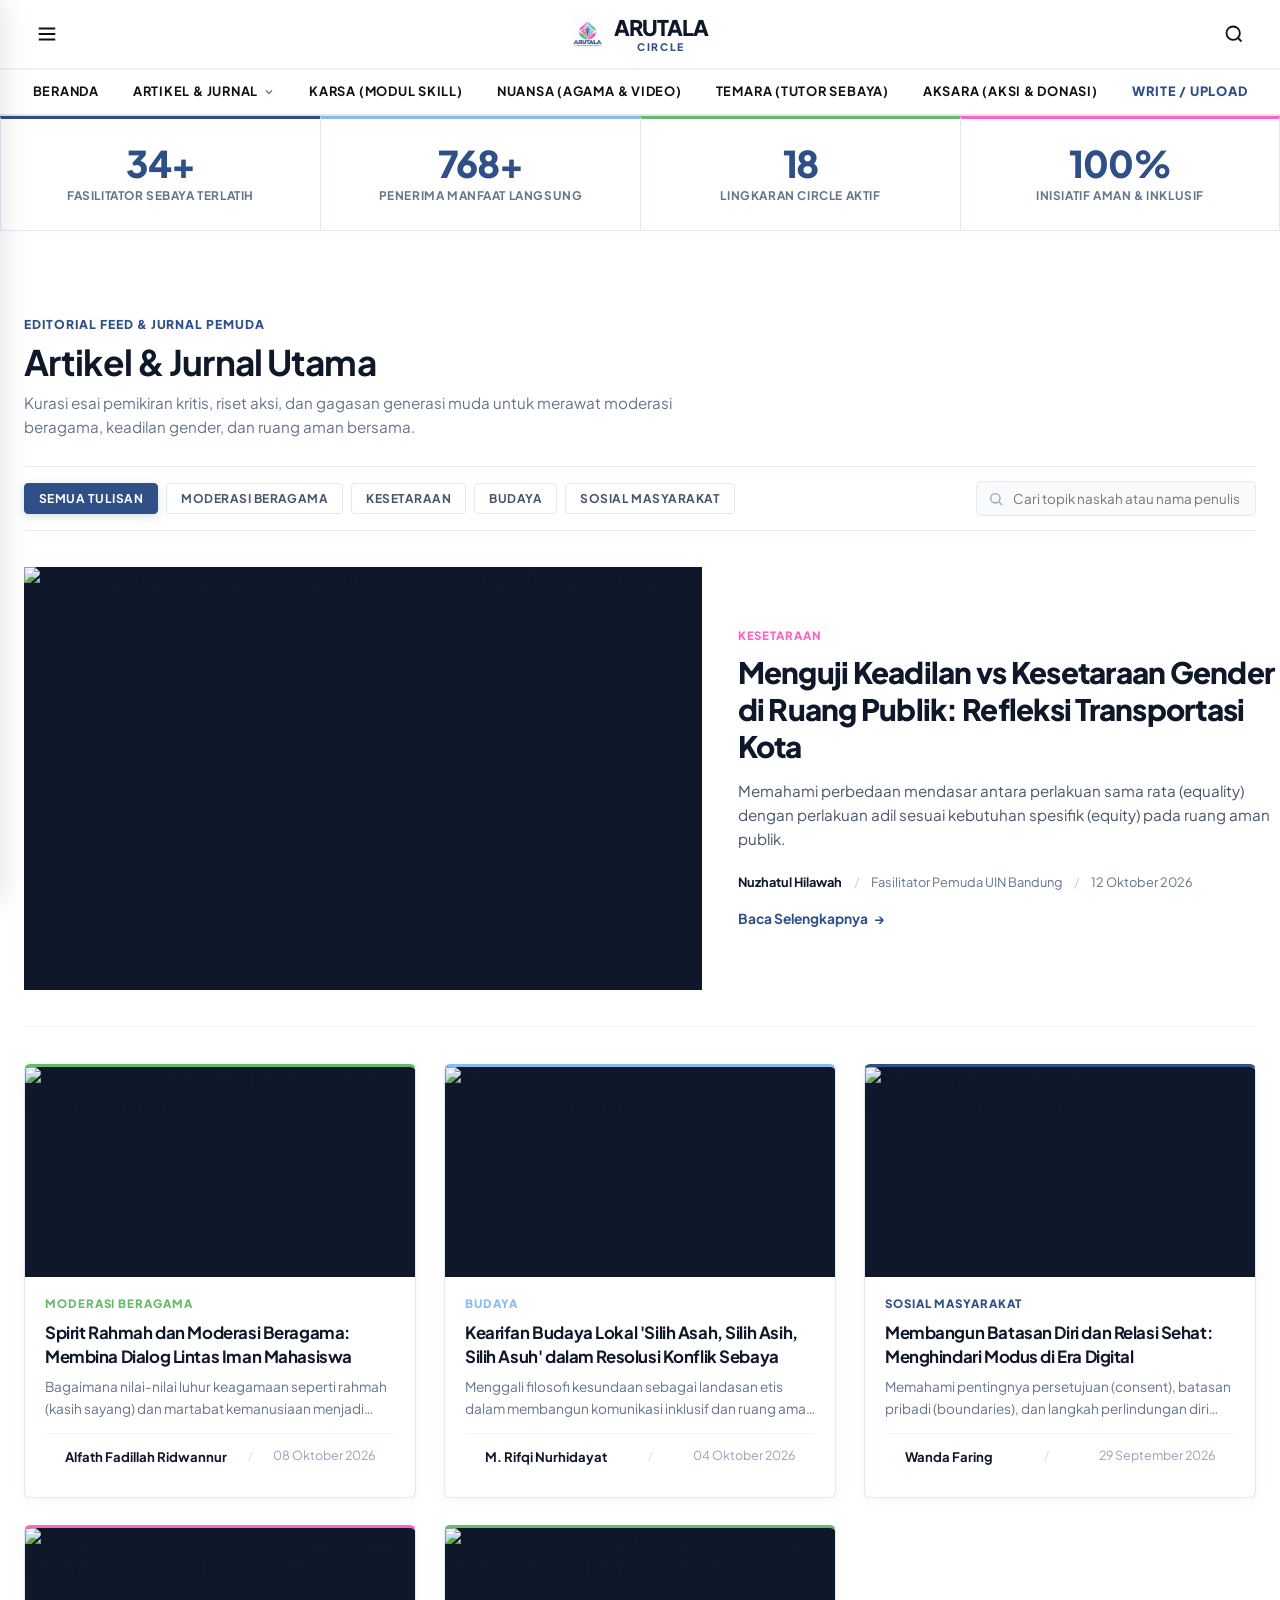
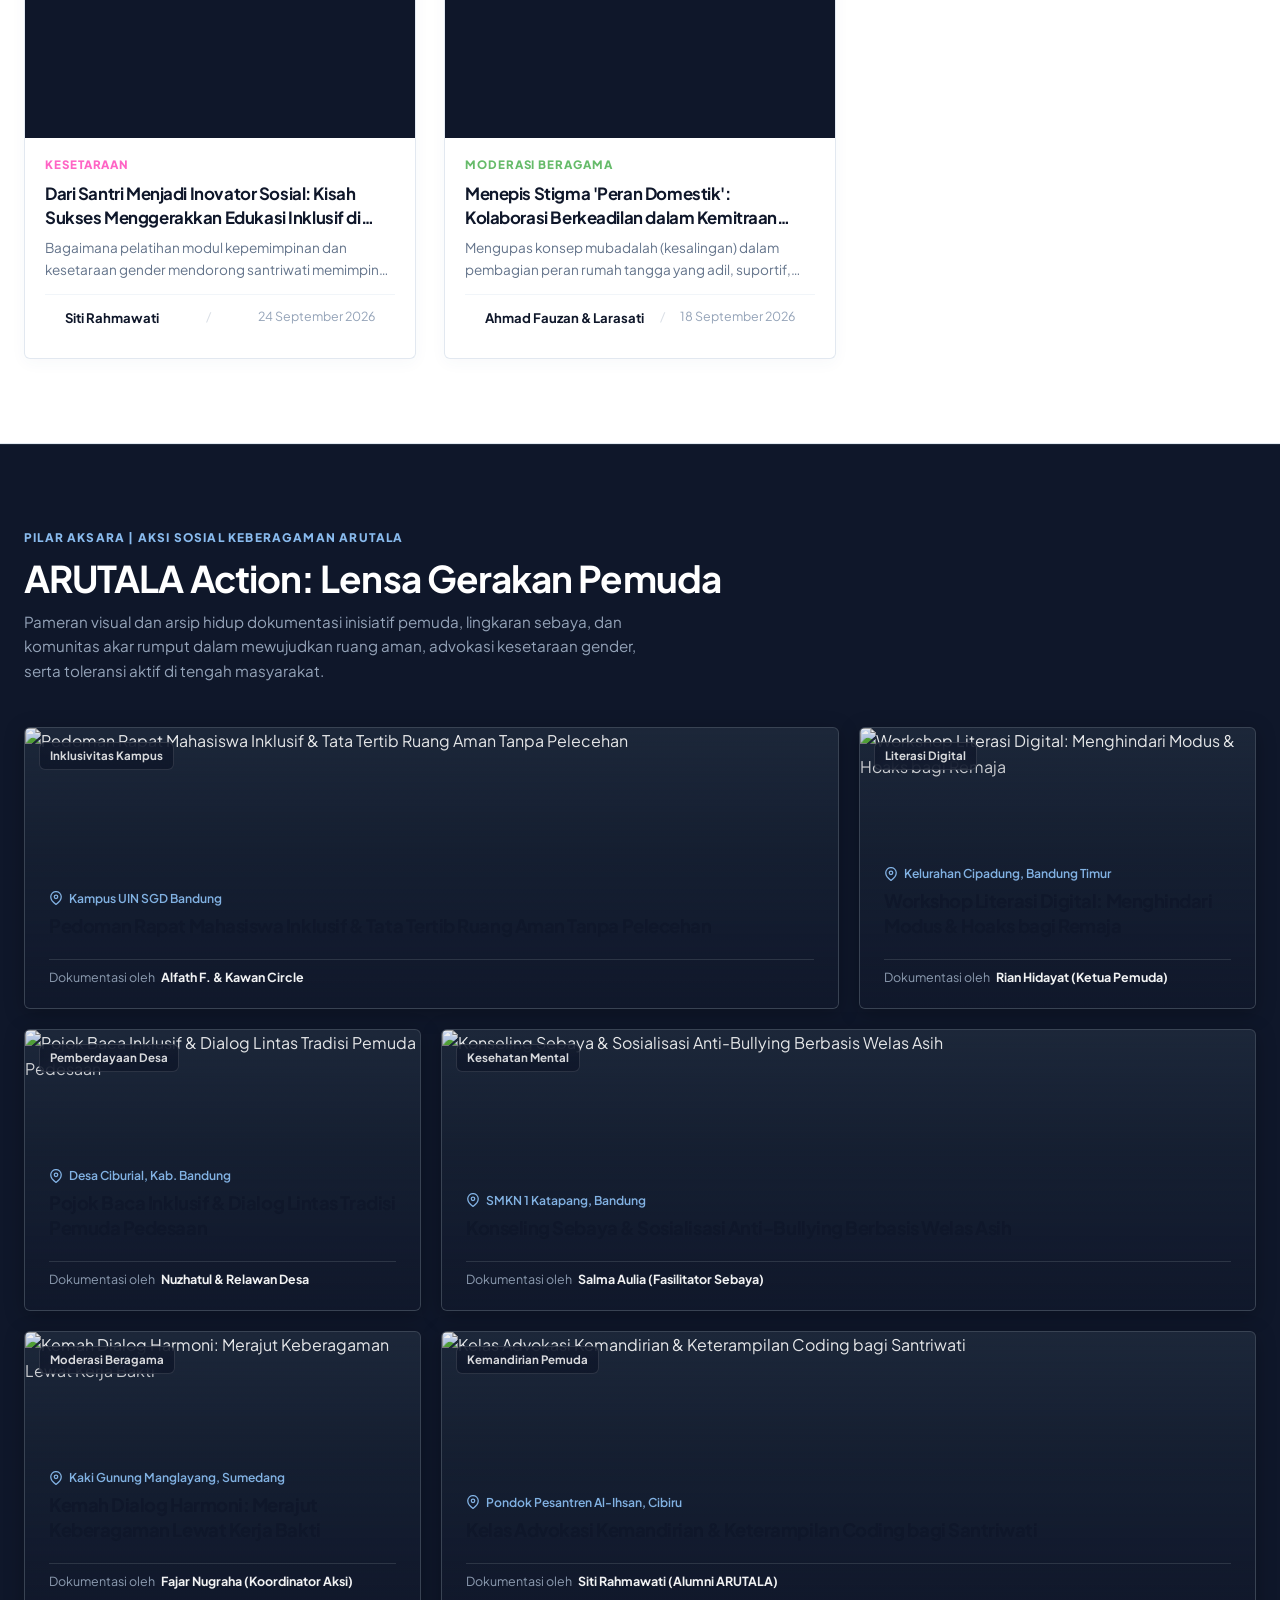
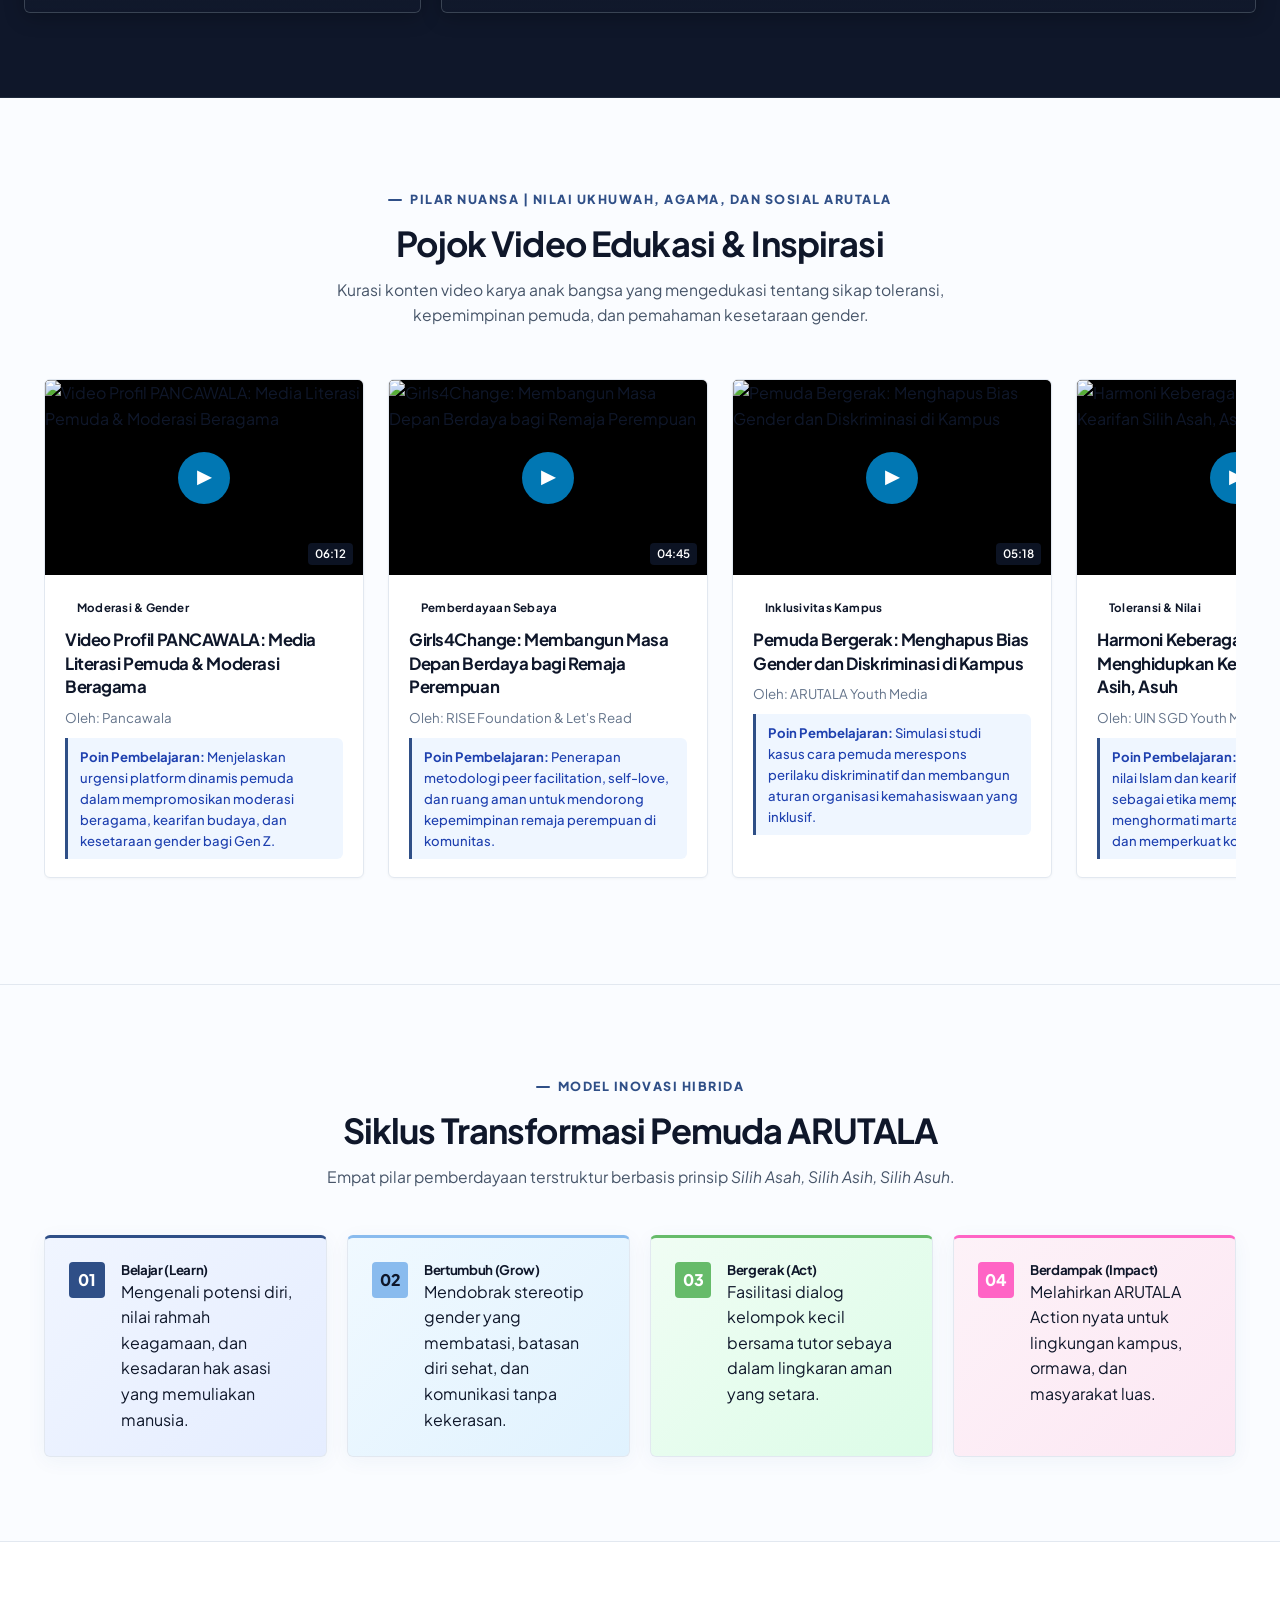
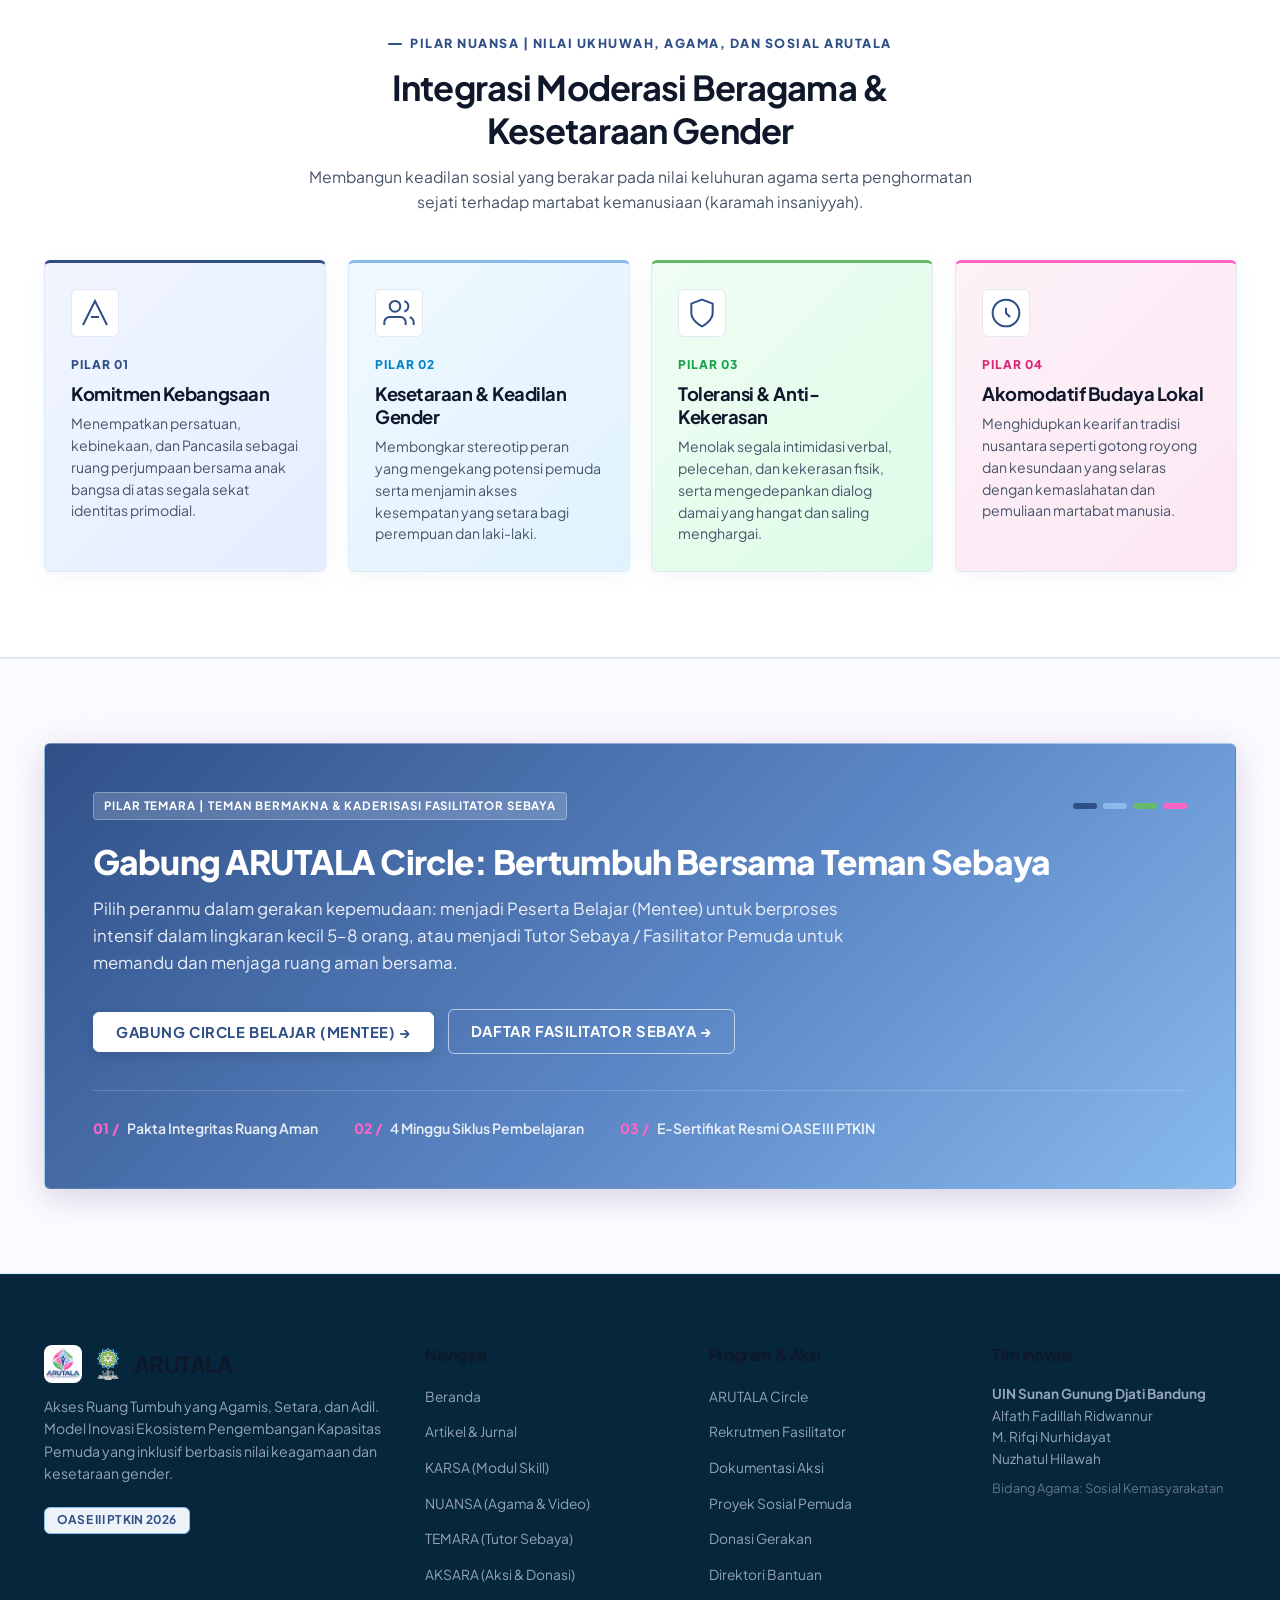
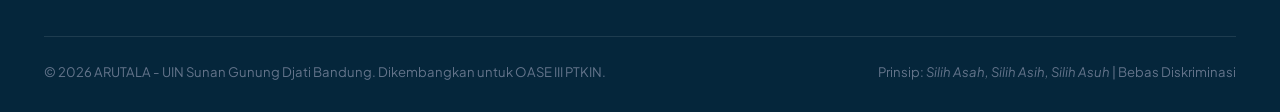
==== commit 1ecb0efe: "feat: add smooth auto-scroll video carousel, scroll reveal animation, and tactile micro-interactions" ====
--- a/index.html
+++ b/index.html
@@ -984,6 +984,7 @@
   <script src="https://cdn.jsdelivr.net/npm/@supabase/supabase-js@2"></script>
   <script src="js/supabase.js"></script>
   <script src="js/data.js"></script>
+  <script src="js/interactions.js"></script>
   <script src="js/app.js?v=2.7"></script>
 </body>
 
--- a/css/style.css
+++ b/css/style.css
@@ -1971,19 +1971,62 @@
   background: var(--bg-main);
 }
 
-.video-grid {
-  display: grid;
-  grid-template-columns: repeat(auto-fit, minmax(320px, 1fr));
-  gap: 24px;
-}
-
-.video-card {
+/* ==========================================================================
+   HORIZONTAL SCROLL CAROUSEL FOR VIDEOS (POJOK VIDEO EDUKASI)
+   ========================================================================== */
+.video-grid,
+.video-carousel-track,
+#videos-container,
+#nuansa-videos-container .video-carousel-track,
+#nuansa-videos-container > div {
+  display: flex !important;
+  flex-wrap: nowrap !important;
+  overflow-x: auto !important;
+  gap: 24px !important;
+  padding-bottom: 22px !important;
+  padding-top: 6px !important;
+  padding-left: 2px !important;
+  padding-right: 2px !important;
+  scroll-behavior: smooth !important;
+  scroll-snap-type: x mandatory !important;
+  -webkit-overflow-scrolling: touch !important;
+  scrollbar-width: none !important;
+  -ms-overflow-style: none !important;
+}
+
+.video-grid::-webkit-scrollbar,
+.video-carousel-track::-webkit-scrollbar,
+#videos-container::-webkit-scrollbar,
+#nuansa-videos-container::-webkit-scrollbar,
+#nuansa-videos-container > div::-webkit-scrollbar {
+  display: none !important;
+}
+
+.video-card,
+.video-carousel-track .video-card,
+#videos-container .video-card,
+#nuansa-videos-container .video-card {
+  flex: 0 0 320px !important;
+  width: 320px !important;
+  max-width: 320px !important;
+  scroll-snap-align: start !important;
   background: #FFFFFF;
   border: 1px solid var(--border);
   border-radius: var(--radius-md);
   overflow: hidden;
   box-shadow: var(--shadow-sm);
-  transition: all var(--transition-normal);
+  transition: all 0.3s cubic-bezier(0.16, 1, 0.3, 1);
+}
+
+@media (max-width: 640px) {
+  .video-card,
+  .video-carousel-track .video-card,
+  #videos-container .video-card,
+  #nuansa-videos-container .video-card {
+    flex: 0 0 280px !important;
+    width: 280px !important;
+    max-width: 280px !important;
+  }
 }
 
 .video-card:hover {
@@ -3606,10 +3649,40 @@
     height: 190px;
   }
 
-  /* 6. Video Section */
-  .video-grid {
-    grid-template-columns: 1fr;
-    gap: 18px;
+  /* 6. Video Section (Mobile Carousel) */
+  .video-grid,
+  .video-carousel-track,
+  #videos-container,
+  #nuansa-videos-container .video-carousel-track,
+  #nuansa-videos-container > div {
+    display: flex !important;
+    flex-wrap: nowrap !important;
+    overflow-x: auto !important;
+    gap: 16px !important;
+    padding-bottom: 20px !important;
+    padding-top: 4px !important;
+    scroll-behavior: smooth !important;
+    scroll-snap-type: x mandatory !important;
+    -webkit-overflow-scrolling: touch !important;
+    scrollbar-width: none !important;
+  }
+
+  .video-grid::-webkit-scrollbar,
+  .video-carousel-track::-webkit-scrollbar,
+  #videos-container::-webkit-scrollbar,
+  #nuansa-videos-container::-webkit-scrollbar,
+  #nuansa-videos-container > div::-webkit-scrollbar {
+    display: none !important;
+  }
+
+  .video-card,
+  .video-carousel-track .video-card,
+  #videos-container .video-card,
+  #nuansa-videos-container .video-card {
+    flex: 0 0 280px !important;
+    width: 280px !important;
+    max-width: 280px !important;
+    scroll-snap-align: start !important;
   }
 
   /* 7. Curriculum 7 Modul Grid */
@@ -6177,6 +6250,15 @@
     .uss-header-top {
       padding: 8px 16px !important;
     }
+    .uss-header-top-container {
+      min-height: 40px !important;
+    }
+    /* Sembunyikan tombol teks di top-bar pada layar HP agar tidak tabrakan dengan logo ARUTALA di tengah */
+    .uss-header-top-container > .btn,
+    .uss-header-top-container > a.btn,
+    .uss-header-top-container > button.btn {
+      display: none !important;
+    }
     .uss-brand-name {
       font-size: 1.15rem !important;
     }
@@ -6184,8 +6266,23 @@
       width: 28px;
       height: 28px;
     }
+    .uss-brand-sub {
+      display: none !important;
+    }
     .uss-nav-bottom {
-      display: none;
+      display: none !important;
+    }
+  }
+
+  @media (min-width: 641px) and (max-width: 820px) {
+    .uss-header-top-container > .btn,
+    .uss-header-top-container > a.btn,
+    .uss-header-top-container > button.btn {
+      font-size: 0.72rem !important;
+      padding: 6px 12px !important;
+    }
+    .uss-brand-sub {
+      display: none !important;
     }
   }
 
@@ -7208,4 +7305,150 @@
   .wepresent-kicker::before {
     display: none !important;
     content: none !important;
-  }+  }
+
+/* ==========================================================================
+   SCROLL REVEAL ANIMATION (Fade In Up)
+   ========================================================================== */
+.reveal {
+  opacity: 0;
+  transform: translateY(40px);
+  transition: opacity 0.8s cubic-bezier(0.5, 0, 0, 1), transform 0.8s cubic-bezier(0.5, 0, 0, 1);
+  will-change: opacity, transform;
+}
+
+.reveal.active {
+  opacity: 1;
+  transform: translateY(0);
+}
+
+.reveal-delay-1 { transition-delay: 0.1s; }
+.reveal-delay-2 { transition-delay: 0.2s; }
+.reveal-delay-3 { transition-delay: 0.3s; }
+.reveal-delay-4 { transition-delay: 0.4s; }
+
+/* ==========================================================================
+   VIDEO CAROUSEL CONTROLS & ARROWS
+   ========================================================================== */
+.carousel-nav-arrows {
+  display: flex;
+  align-items: center;
+  gap: 8px;
+}
+
+.btn-carousel-arrow {
+  width: 38px;
+  height: 38px;
+  border-radius: 50%;
+  border: 1px solid #CBD5E1;
+  background: #FFFFFF;
+  color: #1E293B;
+  display: inline-flex;
+  align-items: center;
+  justify-content: center;
+  font-size: 1.3rem;
+  font-family: inherit;
+  line-height: 1;
+  cursor: pointer;
+  transition: all 0.2s cubic-bezier(0.34, 1.56, 0.64, 1);
+  box-shadow: 0 2px 6px rgba(15, 23, 42, 0.06);
+}
+
+.btn-carousel-arrow:hover {
+  background: #2F4F87;
+  color: #FFFFFF;
+  border-color: #2F4F87;
+  transform: scale(1.08);
+  box-shadow: 0 4px 12px rgba(47, 79, 135, 0.25);
+}
+
+.btn-carousel-arrow:active {
+  transform: scale(0.92);
+}
+
+/* ==========================================================================
+   PLAYFUL MOBILE & TACTILE MICRO-INTERACTIONS
+   ========================================================================== */
+/* Bouncy tap on buttons and chips (native app feeling) */
+button:active,
+.btn:active,
+.filter-pill:active,
+.uss-filter-pill:active,
+.module-pill-btn:active,
+.curriculum-card-btn:active {
+  transform: scale(0.95);
+  transition: transform 0.12s cubic-bezier(0.34, 1.56, 0.64, 1);
+}
+
+/* Playful breathing pulse for video play button */
+@keyframes subtlePlayPulse {
+  0%, 100% {
+    transform: scale(1);
+    box-shadow: 0 4px 14px rgba(47, 79, 135, 0.35);
+  }
+  50% {
+    transform: scale(1.08);
+    box-shadow: 0 6px 20px rgba(47, 79, 135, 0.6);
+  }
+}
+
+.play-overlay,
+.video-card .play-btn-circle {
+  animation: subtlePlayPulse 2.6s ease-in-out infinite;
+}
+
+.video-thumbnail-wrap:hover .play-overlay {
+  transform: scale(1.15) !important;
+  background: #243E6B !important;
+}
+
+/* Cute Floating Back to Top Button */
+.btn-floating-top {
+  position: fixed;
+  bottom: 24px;
+  right: 24px;
+  width: 46px;
+  height: 46px;
+  border-radius: 50%;
+  background: #2F4F87;
+  color: #FFFFFF;
+  border: none;
+  box-shadow: 0 6px 18px rgba(47, 79, 135, 0.35);
+  display: flex;
+  align-items: center;
+  justify-content: center;
+  font-size: 1.25rem;
+  font-weight: 800;
+  cursor: pointer;
+  z-index: 999;
+  opacity: 0;
+  visibility: hidden;
+  transform: translateY(20px) scale(0.85);
+  transition: all 0.3s cubic-bezier(0.34, 1.56, 0.64, 1);
+}
+
+.btn-floating-top.show {
+  opacity: 1;
+  visibility: visible;
+  transform: translateY(0) scale(1);
+}
+
+.btn-floating-top:hover {
+  background: #243E6B;
+  transform: translateY(-3px) scale(1.08);
+  box-shadow: 0 8px 24px rgba(47, 79, 135, 0.45);
+}
+
+.btn-floating-top:active {
+  transform: scale(0.9);
+}
+
+@media (max-width: 640px) {
+  .btn-floating-top {
+    bottom: 20px;
+    right: 18px;
+    width: 42px;
+    height: 42px;
+    font-size: 1.1rem;
+  }
+}
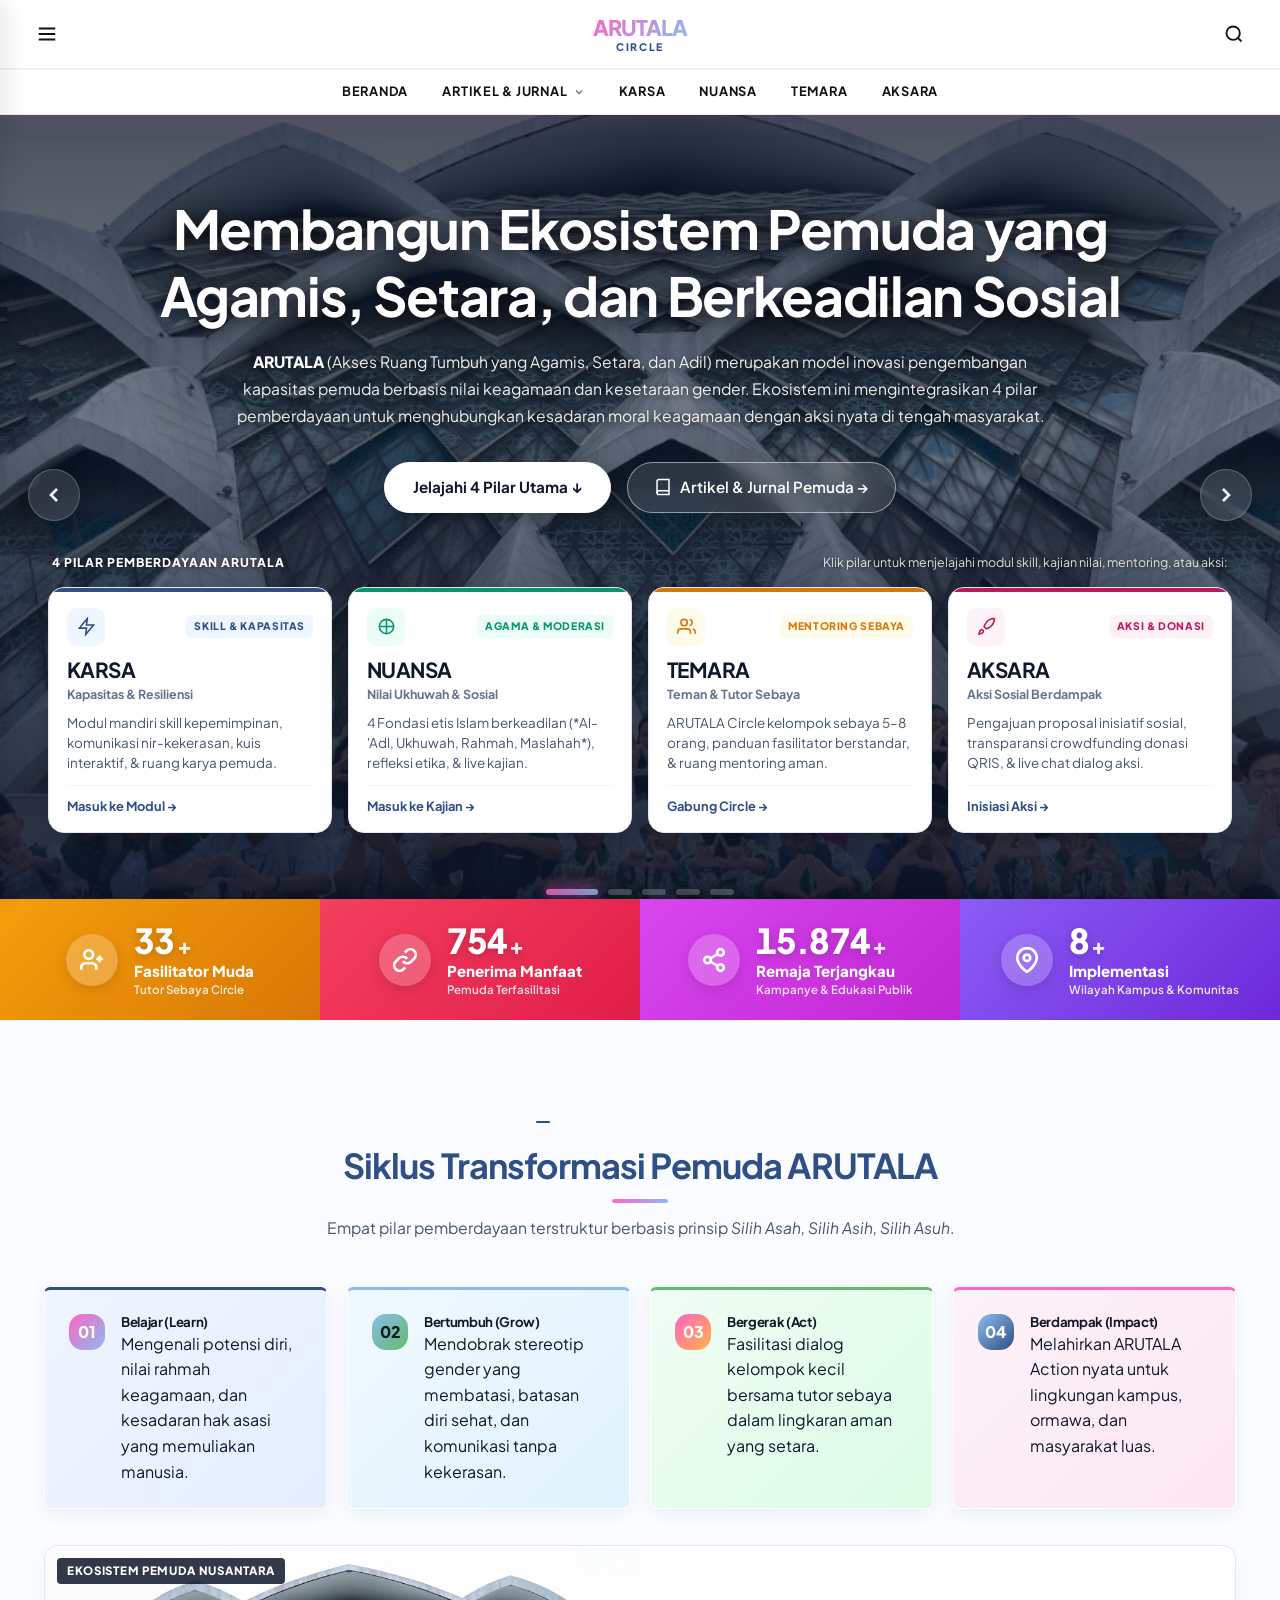
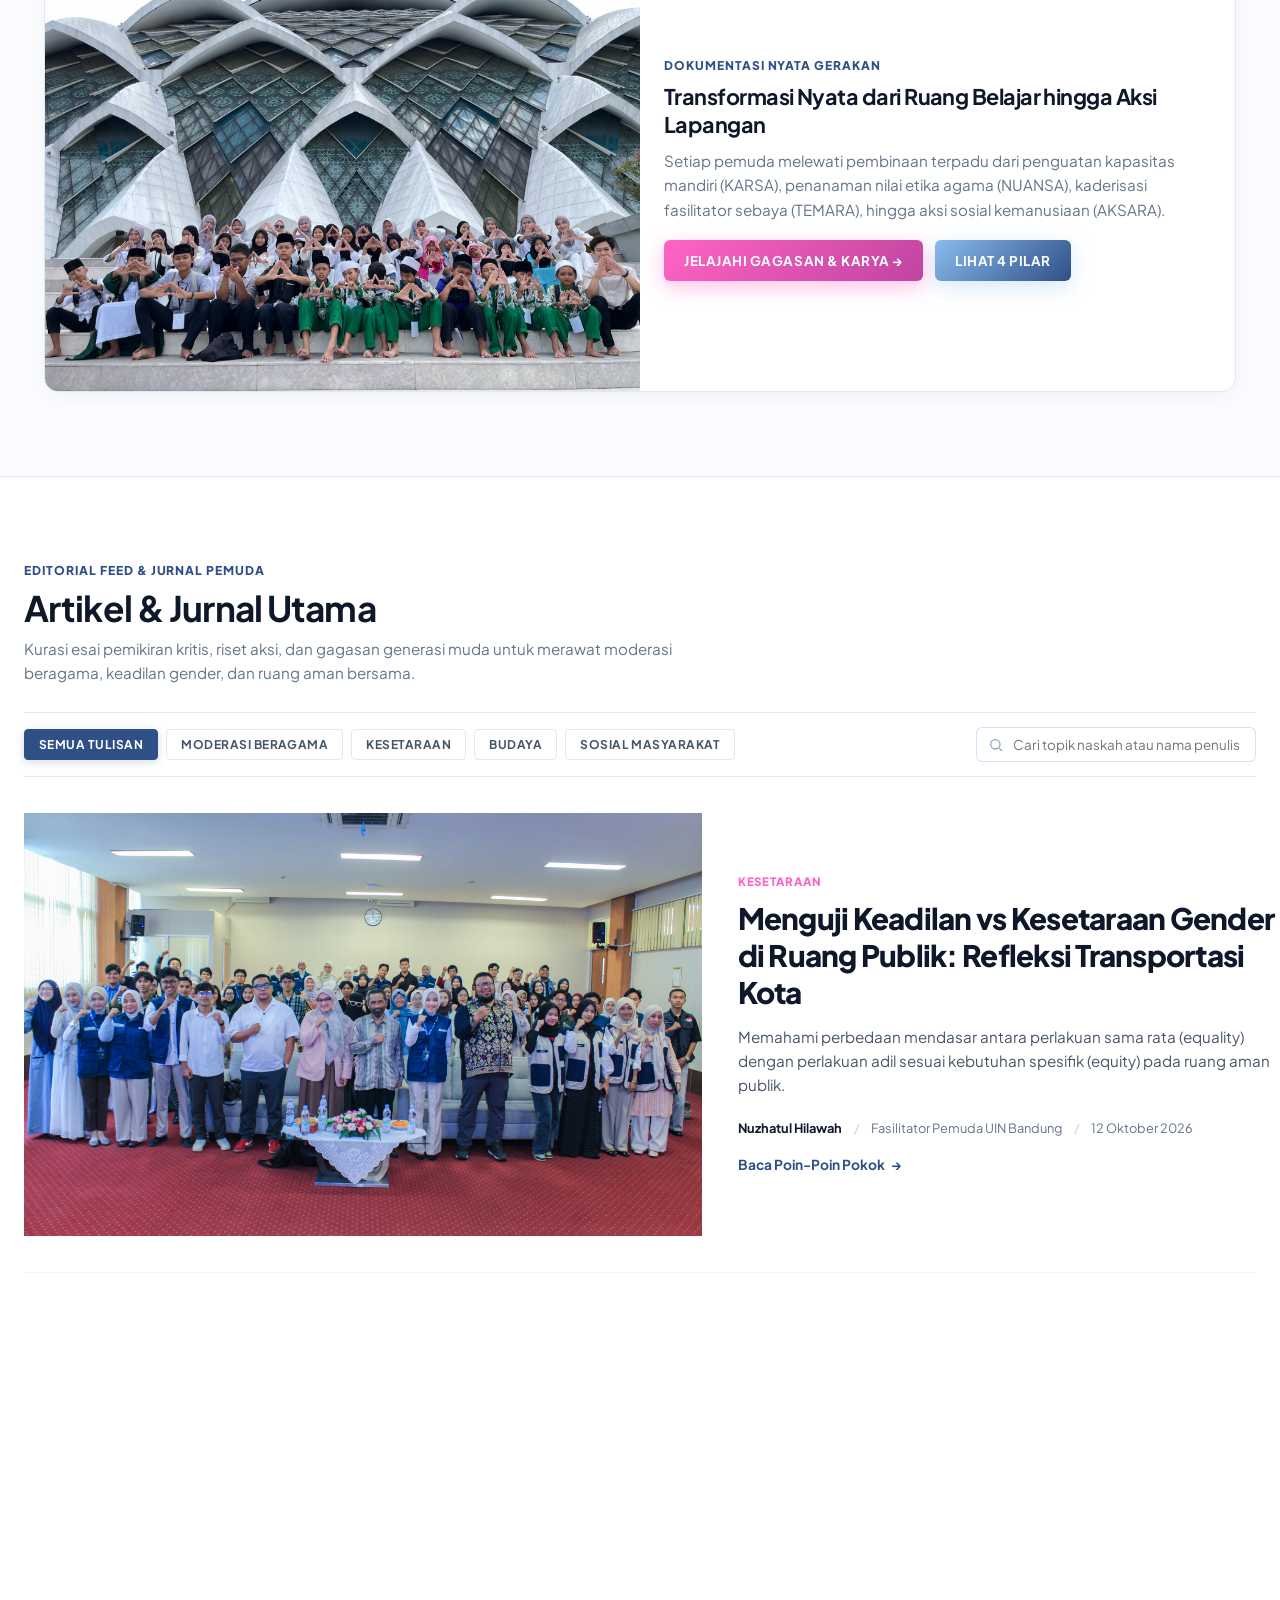
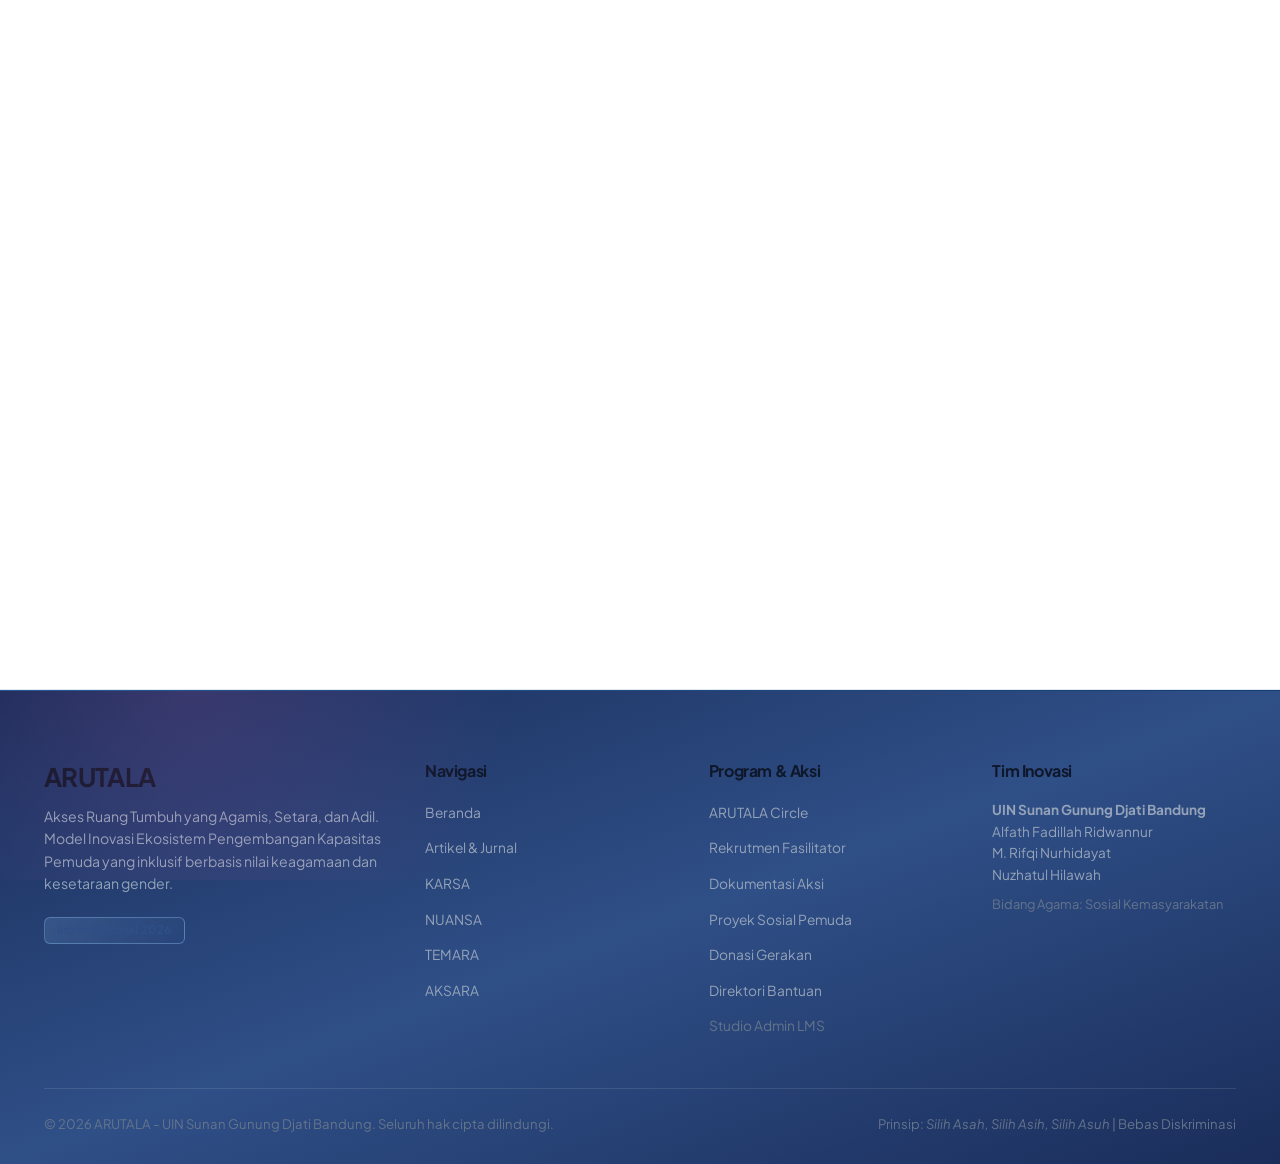
==== commit ca19e4e8: "feat: redesign hero section with photo slider, clean typography, 4 pillars cards, and docked stats b" ====
--- a/index.html
+++ b/index.html
@@ -4,14 +4,14 @@
 <head>
   <meta charset="UTF-8">
   <meta name="viewport" content="width=device-width, initial-scale=1.0">
-  <title>ARUTALA — Akses Ruang Tumbuh yang Agamis, Setara, dan Adil | Inovasi Sosial Pemuda OASE III PTKIN</title>
+  <title>ARUTALA â€” Akses Ruang Tumbuh yang Agamis, Setara, dan Adil | Inovasi Sosial Pemuda</title>
 
   <!-- SEO & Social Meta -->
   <meta name="description"
     content="ARUTALA adalah ekosistem pengembangan kapasitas pemuda yang inklusif berbasis nilai keagamaan, moderasi beragama, dan kesetaraan gender. Menghubungkan platform digital, tutor sebaya, dan aksi sosial nyata.">
   <meta name="keywords"
-    content="ARUTALA, kesetaraan gender, moderasi beragama, tutor sebaya, kepemudaan, UIN Sunan Gunung Djati, OASE III, inovasi sosial">
-  <meta property="og:title" content="ARUTALA — Akses Ruang Tumbuh yang Agamis, Setara, dan Adil">
+    content="ARUTALA, kesetaraan gender, moderasi beragama, tutor sebaya, kepemudaan, UIN Sunan Gunung Djati, inovasi sosial">
+  <meta property="og:title" content="ARUTALA â€” Akses Ruang Tumbuh yang Agamis, Setara, dan Adil">
   <meta property="og:description"
     content="Model Inovasi Ekosistem Pengembangan Kapasitas Pemuda yang Inklusif Berbasis Nilai Keagamaan dan Kesetaraan Gender.">
   <meta property="og:type" content="website">
@@ -22,7 +22,8 @@
   <link href="https://fonts.googleapis.com/css2?family=Plus+Jakarta+Sans:wght@400;500;600;700;800&display=swap" rel="stylesheet">
 
   <!-- Stylesheet -->
-  <link rel="stylesheet" href="css/style.css?v=3.0">
+  <link rel="stylesheet" href="css/style.css?v=5.0">
+  <link rel="stylesheet" href="css/vibrant.css?v=1.0">
 
   <!-- Favicon Resmi ARUTALA -->
   <link rel="icon" type="image/png" href="img/logo.png">
@@ -53,7 +54,6 @@
 
         <!-- Tengah: Logo ARUTALA Center (Gaya USS FEED) -->
         <a href="#beranda" class="uss-brand-center" id="nav-brand-logo">
-          <img src="img/logo.png" alt="Logo Resmi ARUTALA" class="uss-brand-img">
           <div class="uss-brand-text">
             <span class="uss-brand-name">ARUTALA</span>
             <span class="uss-brand-sub">CIRCLE</span>
@@ -88,47 +88,42 @@
         <ul class="uss-nav-list" id="main-nav-links">
           <li><a href="#beranda" class="uss-nav-item">BERANDA</a></li>
 
-          <!-- DROPDOWN ARTIKEL (Sesuai Request User: Pilihan Artikel Jadi Dropdown) -->
+          <!-- DROPDOWN ARTIKEL (Navigasi Pindah Halaman ke Portal Artikel) -->
           <li class="uss-nav-dropdown" id="dropdown-artikel-wrapper">
-            <button type="button" class="uss-nav-item uss-dropdown-btn" id="btn-nav-dropdown-artikel" aria-haspopup="true" aria-expanded="false">
+            <a href="artikel.html" class="uss-nav-item uss-dropdown-btn" id="btn-nav-dropdown-artikel" aria-haspopup="true" aria-expanded="false" style="text-decoration: none;">
               <span>ARTIKEL &amp; JURNAL</span>
               <svg viewBox="0 0 24 24" fill="none" stroke="currentColor" stroke-width="2.5" width="12" height="12" class="dropdown-arrow-icon">
                 <polyline points="6 9 12 15 18 9"></polyline>
               </svg>
-            </button>
+            </a>
             <div class="uss-dropdown-card" id="nav-dropdown-card" role="menu">
-              <a href="#artikel-opini" onclick="filterArticlesAndScroll('all', event)" class="uss-dropdown-link" role="menuitem">
+              <a href="artikel.html" class="uss-dropdown-link" role="menuitem">
                 <span class="dropdown-item-title">Semua Tulisan</span>
                 <span class="dropdown-item-desc">Pustaka lengkap opini &amp; edukasi pemuda</span>
               </a>
-              <a href="#artikel-opini" onclick="filterArticlesAndScroll('pandai', event)" class="uss-dropdown-link" role="menuitem">
+              <a href="artikel.html?category=pandai" class="uss-dropdown-link" role="menuitem">
                 <span class="dropdown-item-title">MODERASI BERAGAMA</span>
                 <span class="dropdown-item-desc">Nilai Rahmah &amp; Komitmen Kebangsaan</span>
               </a>
-              <a href="#artikel-opini" onclick="filterArticlesAndScroll('bersuara', event)" class="uss-dropdown-link" role="menuitem">
+              <a href="artikel.html?category=bersuara" class="uss-dropdown-link" role="menuitem">
                 <span class="dropdown-item-title">KESETARAAN</span>
                 <span class="dropdown-item-desc">Keadilan Gender &amp; Relasi Sehat</span>
               </a>
-              <a href="#artikel-opini" onclick="filterArticlesAndScroll('cerdas', event)" class="uss-dropdown-link" role="menuitem">
+              <a href="artikel.html?category=cerdas" class="uss-dropdown-link" role="menuitem">
                 <span class="dropdown-item-title">BUDAYA</span>
                 <span class="dropdown-item-desc">Kearifan Budaya Lokal &amp; Tradisi Nusantara</span>
               </a>
-              <a href="#artikel-opini" onclick="filterArticlesAndScroll('berdaya', event)" class="uss-dropdown-link" role="menuitem">
+              <a href="artikel.html?category=berdaya" class="uss-dropdown-link" role="menuitem">
                 <span class="dropdown-item-title">SOSIAL MASYARAKAT</span>
                 <span class="dropdown-item-desc">Ruang Aman, Inklusivitas &amp; Pemberdayaan</span>
               </a>
             </div>
           </li>
 
-          <li><a href="karsa.html" class="uss-nav-item">KARSA (MODUL SKILL)</a></li>
-          <li><a href="nuansa.html" class="uss-nav-item">NUANSA (AGAMA &amp; VIDEO)</a></li>
-          <li><a href="temara.html" class="uss-nav-item">TEMARA (TUTOR SEBAYA)</a></li>
-          <li><a href="aksara.html" class="uss-nav-item">AKSARA (AKSI &amp; DONASI)</a></li>
-          <li>
-            <a href="#modal-submit-article" onclick="openSubmitArticleModal(event)" class="uss-nav-item uss-nav-write">
-              WRITE / UPLOAD
-            </a>
-          </li>
+          <li><a href="karsa.html" class="uss-nav-item">KARSA</a></li>
+          <li><a href="nuansa.html" class="uss-nav-item">NUANSA</a></li>
+          <li><a href="temara.html" class="uss-nav-item">TEMARA</a></li>
+          <li><a href="aksara.html" class="uss-nav-item">AKSARA</a></li>
         </ul>
       </div>
     </nav>
@@ -139,8 +134,7 @@
   <aside class="uss-side-drawer" id="uss-side-drawer" aria-label="Menu Samping">
     <div class="uss-drawer-header">
       <div class="uss-drawer-brand">
-        <img src="img/logo.png" alt="Logo ARUTALA" style="width: 28px; height: 28px; object-fit: contain;">
-        <span style="font-family: var(--font-heading); font-weight: 800; font-size: 1.15rem; color: #0F172A;">ARUTALA</span>
+        <span style="font-family: var(--font-heading); font-weight: 900; font-size: 1.3rem; color: #0F172A;">ARUTALA</span>
       </div>
       <button type="button" class="uss-drawer-close" id="btn-uss-drawer-close" aria-label="Tutup Menu">&times;</button>
     </div>
@@ -150,17 +144,17 @@
         <li class="drawer-group">
           <span class="drawer-group-label">ARTIKEL &amp; JURNAL</span>
           <div class="drawer-sublinks">
-            <a href="#artikel-opini" onclick="filterArticlesAndScroll('all', event); closeUssDrawer();" class="drawer-sublink">Semua Tulisan</a>
-            <a href="#artikel-opini" onclick="filterArticlesAndScroll('pandai', event); closeUssDrawer();" class="drawer-sublink">MODERASI BERAGAMA</a>
-            <a href="#artikel-opini" onclick="filterArticlesAndScroll('bersuara', event); closeUssDrawer();" class="drawer-sublink">KESETARAAN</a>
-            <a href="#artikel-opini" onclick="filterArticlesAndScroll('cerdas', event); closeUssDrawer();" class="drawer-sublink">BUDAYA</a>
-            <a href="#artikel-opini" onclick="filterArticlesAndScroll('berdaya', event); closeUssDrawer();" class="drawer-sublink">SOSIAL MASYARAKAT</a>
+            <a href="artikel.html" onclick="closeUssDrawer();" class="drawer-sublink">Semua Tulisan</a>
+            <a href="artikel.html?category=pandai" onclick="closeUssDrawer();" class="drawer-sublink">MODERASI BERAGAMA</a>
+            <a href="artikel.html?category=bersuara" onclick="closeUssDrawer();" class="drawer-sublink">KESETARAAN</a>
+            <a href="artikel.html?category=cerdas" onclick="closeUssDrawer();" class="drawer-sublink">BUDAYA</a>
+            <a href="artikel.html?category=berdaya" onclick="closeUssDrawer();" class="drawer-sublink">SOSIAL MASYARAKAT</a>
           </div>
         </li>
-        <li><a href="karsa.html" class="drawer-link" onclick="closeUssDrawer()">KARSA (MODUL SKILL)</a></li>
-        <li><a href="nuansa.html" class="drawer-link" onclick="closeUssDrawer()">NUANSA (AGAMA &amp; VIDEO)</a></li>
-        <li><a href="temara.html" class="drawer-link" onclick="closeUssDrawer()">TEMARA (TUTOR SEBAYA)</a></li>
-        <li><a href="aksara.html" class="drawer-link" onclick="closeUssDrawer()">AKSARA (AKSI &amp; DONASI)</a></li>
+        <li><a href="karsa.html" class="drawer-link" onclick="closeUssDrawer()">KARSA</a></li>
+        <li><a href="nuansa.html" class="drawer-link" onclick="closeUssDrawer()">NUANSA</a></li>
+        <li><a href="temara.html" class="drawer-link" onclick="closeUssDrawer()">TEMARA</a></li>
+        <li><a href="aksara.html" class="drawer-link" onclick="closeUssDrawer()">AKSARA</a></li>
       </ul>
       <div class="uss-drawer-ctas">
         <button type="button" class="btn btn-primary" style="width: 100%; margin-bottom: 10px; background: #2F4F87; color: #FFFFFF;" onclick="openCircleRegistrationModal('mentee', event); closeUssDrawer();">
@@ -175,34 +169,234 @@
 
   <main>
     <!-- ==========================================================================
-         COMPACT EDITORIAL MASTHEAD (PORTAL BERITA MODEREN / USS FEED STYLE)
-         Pengenalan Ringkas 1 Baris Bersih + Aksi Cepat
+         1. HERO SECTION: PENJELASAN GAMBARAN UMUM & 4 PILAR UTAMA ARUTALA
          ========================================================================== -->
-    <section class="uss-masthead-section" id="beranda">
-
-      <!-- ======================================================================
-           BAR STATISTIK 4 KOLOM DENGAN 4 GARIS WARNA TEMA (CIRI KHAS ARUTALA)
-           34+ (Navy #2F4F87) | 768+ (Sky Blue #89BBEE) | 18 (Green #66BB6A) | 100% (Pink #FF64C5)
-           Pemisah vertikal tipis (1px solid #E2E8F0) & Border-top 3px warna aksen
-           ====================================================================== -->
-      <div class="uss-impact-bar">
-        <div class="uss-impact-container">
-          <div class="uss-impact-grid">
-            <div class="uss-impact-col impact-col-navy">
-              <div class="uss-stat-number">34+</div>
-              <div class="uss-stat-label">Fasilitator Sebaya Terlatih</div>
-            </div>
-            <div class="uss-impact-col impact-col-sky">
-              <div class="uss-stat-number">768+</div>
-              <div class="uss-stat-label">Penerima Manfaat Langsung</div>
-            </div>
-            <div class="uss-impact-col impact-col-green">
-              <div class="uss-stat-number">18</div>
-              <div class="uss-stat-label">Lingkaran Circle Aktif</div>
-            </div>
-            <div class="uss-impact-col impact-col-pink">
-              <div class="uss-stat-number">100%</div>
-              <div class="uss-stat-label">Inisiatif Aman &amp; Inklusif</div>
+    <!-- ==========================================================================
+         1. HERO SHOWCASE: SLIDER FOTO, 4 PILAR EKOSISTEM & DOCKED STATS BANNER
+         Inspired by Girls4Change Batch 1 Reference with Elevated Aesthetics
+         ========================================================================== -->
+    <section class="arutala-hero-showcase" id="beranda">
+      <!-- Background Slider Viewport dengan Foto Nyata Kegiatan ARUTALA -->
+      <div class="hero-slider-viewport">
+        <div class="hero-slides-track" id="heroSlidesTrack">
+          <!-- Slide 1: Harmoni Pemuda Al-Jabbar -->
+          <div class="hero-slide active" data-slide="0">
+            <div class="hero-slide-bg" style="background-image: url('img/harmoni_pemuda_aljabbar.png');"></div>
+            <div class="hero-slide-overlay"></div>
+          </div>
+          <!-- Slide 2: Pelatihan Fasilitator Auditorium -->
+          <div class="hero-slide" data-slide="1">
+            <div class="hero-slide-bg" style="background-image: url('img/pelatihan_fasilitator_auditorium.jpg');"></div>
+            <div class="hero-slide-overlay"></div>
+          </div>
+          <!-- Slide 3: Circle Mentoring Sebaya -->
+          <div class="hero-slide" data-slide="2">
+            <div class="hero-slide-bg" style="background-image: url('img/circle_mentoring_sebaya.jpg');"></div>
+            <div class="hero-slide-overlay"></div>
+          </div>
+          <!-- Slide 4: Santriwati Galeri Rasulullah (Moderasi Beragama) -->
+          <div class="hero-slide" data-slide="3">
+            <div class="hero-slide-bg" style="background-image: url('img/santriwati_galeri_rasulullah.png');"></div>
+            <div class="hero-slide-overlay"></div>
+          </div>
+          <!-- Slide 5: Orasi Pemuda di Podium (Kepemimpinan & Aksi Nyata) -->
+          <div class="hero-slide" data-slide="4">
+            <div class="hero-slide-bg" style="background-image: url('img/orasi_pemuda_podium.jpg');"></div>
+            <div class="hero-slide-overlay"></div>
+          </div>
+        </div>
+
+        <!-- Tombol Panah Navigasi Slider Kiri & Kanan (Smooth Glass Floating Controls) -->
+        <button type="button" class="hero-nav-btn hero-nav-prev" id="btnHeroPrev" aria-label="Slide Sebelumnya" title="Slide Sebelumnya">
+          <svg viewBox="0 0 24 24" fill="none" stroke="currentColor" stroke-width="2.5"><polyline points="15 18 9 12 15 6"></polyline></svg>
+        </button>
+        <button type="button" class="hero-nav-btn hero-nav-next" id="btnHeroNext" aria-label="Slide Selanjutnya" title="Slide Selanjutnya">
+          <svg viewBox="0 0 24 24" fill="none" stroke="currentColor" stroke-width="2.5"><polyline points="9 18 15 12 9 6"></polyline></svg>
+        </button>
+
+        <!-- Indikator Slide (Modern Glowing Pill Indicators) -->
+        <div class="hero-indicators" id="heroIndicators">
+          <button type="button" class="indicator-dot active" data-index="0" aria-label="Slide 1"></button>
+          <button type="button" class="indicator-dot" data-index="1" aria-label="Slide 2"></button>
+          <button type="button" class="indicator-dot" data-index="2" aria-label="Slide 3"></button>
+          <button type="button" class="indicator-dot" data-index="3" aria-label="Slide 4"></button>
+          <button type="button" class="indicator-dot" data-index="4" aria-label="Slide 5"></button>
+        </div>
+      </div>
+
+      <!-- Konten Utama Hero Section (Headline, Narasi & 4 Pilar Terintegrasi) -->
+      <div class="hero-content-wrapper">
+        <div class="container hero-inner-container">
+
+          <!-- Headline Utama -->
+          <h1 class="hero-main-title">
+            Membangun Ekosistem Pemuda yang <br>
+            Agamis, Setara, dan Berkeadilan Sosial
+          </h1>
+
+          <!-- Lead Paragraph Narasi ARUTALA -->
+          <p class="hero-main-lead">
+            <strong>ARUTALA</strong> (Akses Ruang Tumbuh yang Agamis, Setara, dan Adil) merupakan model inovasi pengembangan kapasitas pemuda berbasis nilai keagamaan dan kesetaraan gender. Ekosistem ini mengintegrasikan 4 pilar pemberdayaan untuk menghubungkan kesadaran moral keagamaan dengan aksi nyata di tengah masyarakat.
+          </p>
+
+          <!-- Tombol CTA Interaktif -->
+          <div class="hero-main-actions">
+            <a href="#pilar-arutala" class="btn-hero-vibrant-glow" onclick="document.getElementById('pilar-arutala').scrollIntoView({behavior: 'smooth'}); return false;">
+              <span>Jelajahi 4 Pilar Utama &darr;</span>
+            </a>
+            <a href="artikel.html" class="btn-hero-glass">
+              <svg viewBox="0 0 24 24" fill="none" stroke="currentColor" stroke-width="2" width="18" height="18"><path d="M4 19.5A2.5 2.5 0 0 1 6.5 17H20"></path><path d="M6.5 2H20v20H6.5A2.5 2.5 0 0 1 4 19.5v-15A2.5 2.5 0 0 1 6.5 2z"></path></svg>
+              <span>Artikel &amp; Jurnal Pemuda &rarr;</span>
+            </a>
+          </div>
+
+          <!-- 4 PILAR INTERACTIVE GLASS CARDS TEPAT DI DALAM HERO -->
+          <div class="hero-pillars-container" id="pilar-arutala">
+            <div class="hero-pillars-header">
+              <span class="hero-pillars-kicker">4 PILAR PEMBERDAYAAN ARUTALA</span>
+              <p class="hero-pillars-sub">Klik pilar untuk menjelajahi modul skill, kajian nilai, mentoring, atau aksi:</p>
+            </div>
+
+            <div class="hero-pillars-cards-grid">
+              <!-- Pilar 1: KARSA -->
+              <a href="karsa.html" class="hero-pillar-glass-card pillar-card-karsa" title="Masuk ke Pilar KARSA">
+                <div class="pillar-glass-top">
+                  <div class="pillar-icon-badge">
+                    <svg viewBox="0 0 24 24" fill="none" stroke="currentColor" stroke-width="2"><path d="M13 2L3 14h9l-1 8 10-12h-9l1-8z"></path></svg>
+                  </div>
+                  <span class="pillar-tag-glow">SKILL &amp; KAPASITAS</span>
+                </div>
+                <div class="pillar-glass-body">
+                  <h3 class="pillar-glass-title">KARSA</h3>
+                  <div class="pillar-glass-role">Kapasitas &amp; Resiliensi</div>
+                  <p class="pillar-glass-desc">Modul mandiri skill kepemimpinan, komunikasi nir-kekerasan, kuis interaktif, &amp; ruang karya pemuda.</p>
+                </div>
+                <div class="pillar-glass-footer">
+                  <span class="pillar-enter-btn">Masuk ke Modul &rarr;</span>
+                </div>
+              </a>
+
+              <!-- Pilar 2: NUANSA -->
+              <a href="nuansa.html" class="hero-pillar-glass-card pillar-card-nuansa" title="Masuk ke Pilar NUANSA">
+                <div class="pillar-glass-top">
+                  <div class="pillar-icon-badge">
+                    <svg viewBox="0 0 24 24" fill="none" stroke="currentColor" stroke-width="2"><path d="M12 21a9 9 0 1 0 0-18 9 9 0 0 0 0 18z"></path><path d="M12 3v18"></path><path d="M3 12h18"></path></svg>
+                  </div>
+                  <span class="pillar-tag-glow">AGAMA &amp; MODERASI</span>
+                </div>
+                <div class="pillar-glass-body">
+                  <h3 class="pillar-glass-title">NUANSA</h3>
+                  <div class="pillar-glass-role">Nilai Ukhuwah &amp; Sosial</div>
+                  <p class="pillar-glass-desc">4 Fondasi etis Islam berkeadilan (*Al-'Adl, Ukhuwah, Rahmah, Maslahah*), refleksi etika, &amp; live kajian.</p>
+                </div>
+                <div class="pillar-glass-footer">
+                  <span class="pillar-enter-btn">Masuk ke Kajian &rarr;</span>
+                </div>
+              </a>
+
+              <!-- Pilar 3: TEMARA -->
+              <a href="temara.html" class="hero-pillar-glass-card pillar-card-temara" title="Masuk ke Pilar TEMARA">
+                <div class="pillar-glass-top">
+                  <div class="pillar-icon-badge">
+                    <svg viewBox="0 0 24 24" fill="none" stroke="currentColor" stroke-width="2"><path d="M17 21v-2a4 4 0 0 0-4-4H5a4 4 0 0 0-4 4v2"></path><circle cx="9" cy="7" r="4"></circle><path d="M23 21v-2a4 4 0 0 0-3-3.87"></path><path d="M16 3.13a4 4 0 0 1 0 7.75"></path></svg>
+                  </div>
+                  <span class="pillar-tag-glow">MENTORING SEBAYA</span>
+                </div>
+                <div class="pillar-glass-body">
+                  <h3 class="pillar-glass-title">TEMARA</h3>
+                  <div class="pillar-glass-role">Teman &amp; Tutor Sebaya</div>
+                  <p class="pillar-glass-desc">ARUTALA Circle kelompok sebaya 5–8 orang, panduan fasilitator berstandar, &amp; ruang mentoring aman.</p>
+                </div>
+                <div class="pillar-glass-footer">
+                  <span class="pillar-enter-btn">Gabung Circle &rarr;</span>
+                </div>
+              </a>
+
+              <!-- Pilar 4: AKSARA -->
+              <a href="aksara.html" class="hero-pillar-glass-card pillar-card-aksara" title="Masuk ke Pilar AKSARA">
+                <div class="pillar-glass-top">
+                  <div class="pillar-icon-badge">
+                    <svg viewBox="0 0 24 24" fill="none" stroke="currentColor" stroke-width="2"><path d="M4.5 16.5c-1.5 1.26-2 5-2 5s3.74-.5 5-2c.71-.84.7-2.13-.09-2.91a2.18 2.18 0 0 0-2.91-.09z"></path><path d="m12 15-3-3a22 22 0 0 1 2-3.95A12.88 12.88 0 0 1 22 2c0 2.72-.78 7.5-6 11a22.35 22.35 0 0 1-4 2z"></path></svg>
+                  </div>
+                  <span class="pillar-tag-glow">AKSI &amp; DONASI</span>
+                </div>
+                <div class="pillar-glass-body">
+                  <h3 class="pillar-glass-title">AKSARA</h3>
+                  <div class="pillar-glass-role">Aksi Sosial Berdampak</div>
+                  <p class="pillar-glass-desc">Pengajuan proposal inisiatif sosial, transparansi crowdfunding donasi QRIS, &amp; live chat dialog aksi.</p>
+                </div>
+                <div class="pillar-glass-footer">
+                  <span class="pillar-enter-btn">Inisiasi Aksi &rarr;</span>
+                </div>
+              </a>
+            </div>
+          </div>
+
+        </div>
+      </div>
+
+      <!-- DOCKED 4-COLUMN VIBRANT STATISTIC STRIP DI BAGIAN BAWAH HERO (IDENTIK DENGAN REFERENSI GAMBAR) -->
+      <div class="hero-docked-stats-banner" id="capaian-dampak">
+        <!-- Blok 1: Kuning / Amber -->
+        <div class="hero-stat-block stat-block-gold">
+          <div class="stat-block-inner">
+            <div class="stat-icon-wrap">
+              <svg viewBox="0 0 24 24" fill="none" stroke="currentColor" stroke-width="2.5"><path d="M16 21v-2a4 4 0 0 0-4-4H6a4 4 0 0 0-4 4v2"></path><circle cx="9" cy="7" r="4"></circle><line x1="19" y1="8" x2="19" y2="14"></line><line x1="22" y1="11" x2="16" y2="11"></line></svg>
+            </div>
+            <div class="stat-info">
+              <div class="stat-number-row">
+                <span class="stat-counter" data-target="34">0</span><span class="stat-plus">+</span>
+              </div>
+              <div class="stat-main-label">Fasilitator Muda</div>
+              <div class="stat-sub-label">Tutor Sebaya Circle</div>
+            </div>
+          </div>
+        </div>
+
+        <!-- Blok 2: Coral / Bright Pink -->
+        <div class="hero-stat-block stat-block-coral">
+          <div class="stat-block-inner">
+            <div class="stat-icon-wrap">
+              <svg viewBox="0 0 24 24" fill="none" stroke="currentColor" stroke-width="2.5"><path d="M10 13a5 5 0 0 0 7.54.54l3-3a5 5 0 0 0-7.07-7.07l-1.72 1.71"></path><path d="M14 11a5 5 0 0 0-7.54-.54l-3 3a5 5 0 0 0 7.07 7.07l1.71-1.71"></path></svg>
+            </div>
+            <div class="stat-info">
+              <div class="stat-number-row">
+                <span class="stat-counter" data-target="768">0</span><span class="stat-plus">+</span>
+              </div>
+              <div class="stat-main-label">Penerima Manfaat</div>
+              <div class="stat-sub-label">Pemuda Terfasilitasi</div>
+            </div>
+          </div>
+        </div>
+
+        <!-- Blok 3: Vivid Magenta / Purple -->
+        <div class="hero-stat-block stat-block-magenta">
+          <div class="stat-block-inner">
+            <div class="stat-icon-wrap">
+              <svg viewBox="0 0 24 24" fill="none" stroke="currentColor" stroke-width="2.5"><circle cx="18" cy="5" r="3"></circle><circle cx="6" cy="12" r="3"></circle><circle cx="18" cy="19" r="3"></circle><line x1="8.59" y1="13.51" x2="15.42" y2="17.49"></line><line x1="15.41" y1="6.51" x2="8.59" y2="10.49"></line></svg>
+            </div>
+            <div class="stat-info">
+              <div class="stat-number-row">
+                <span class="stat-counter" data-target="16158">0</span><span class="stat-plus">+</span>
+              </div>
+              <div class="stat-main-label">Remaja Terjangkau</div>
+              <div class="stat-sub-label">Kampanye &amp; Edukasi Publik</div>
+            </div>
+          </div>
+        </div>
+
+        <!-- Blok 4: Deep Purple / Indigo -->
+        <div class="hero-stat-block stat-block-purple">
+          <div class="stat-block-inner">
+            <div class="stat-icon-wrap">
+              <svg viewBox="0 0 24 24" fill="none" stroke="currentColor" stroke-width="2.5"><path d="M21 10c0 7-9 13-9 13s-9-6-9-13a9 9 0 0 1 18 0z"></path><circle cx="12" cy="10" r="3"></circle></svg>
+            </div>
+            <div class="stat-info">
+              <div class="stat-number-row">
+                <span class="stat-counter" data-target="9">0</span><span class="stat-plus">+</span>
+              </div>
+              <div class="stat-main-label">Implementasi</div>
+              <div class="stat-sub-label">Wilayah Kampus &amp; Komunitas</div>
             </div>
           </div>
         </div>
@@ -210,9 +404,80 @@
     </section>
 
     <!-- ==========================================================================
-         SECTION ARTIKEL & JURNAL UTAMA (GAYA CLEAN USS FEED)
-         Tepat di Bawah Hero/Statistik, Borderless, Background Putih #FFFFFF
-         1 Featured Besar di Atas (2 Kolom) + Clean Grid 3 Kolom di Bawahnya
+         3. SIKLUS TRANSFORMASI PEMUDA ARUTALA (Sharp Editorial Grid)
+         ========================================================================== -->
+    <section class="section-pad" id="siklus-pemuda">
+      <div class="container">
+        <div class="section-header">
+          <span class="section-kicker">Model Inovasi Hibrida</span>
+          <h2>Siklus Transformasi Pemuda ARUTALA</h2>
+          <p>Empat pilar pemberdayaan terstruktur berbasis prinsip <em>Silih Asah, Silih Asih, Silih Asuh</em>.</p>
+        </div>
+
+        <div class="cycle-grid-row">
+          <div class="cycle-box-card cycle-navy">
+            <div class="cycle-box-num">01</div>
+            <div>
+              <h5>Belajar (Learn)</h5>
+              <p>Mengenali potensi diri, nilai rahmah keagamaan, dan kesadaran hak asasi yang memuliakan manusia.</p>
+            </div>
+          </div>
+          <div class="cycle-box-card cycle-sky">
+            <div class="cycle-box-num">02</div>
+            <div>
+              <h5>Bertumbuh (Grow)</h5>
+              <p>Mendobrak stereotip gender yang membatasi, batasan diri sehat, dan komunikasi tanpa kekerasan.</p>
+            </div>
+          </div>
+          <div class="cycle-box-card cycle-green">
+            <div class="cycle-box-num">03</div>
+            <div>
+              <h5>Bergerak (Act)</h5>
+              <p>Fasilitasi dialog kelompok kecil bersama tutor sebaya dalam lingkaran aman yang setara.</p>
+            </div>
+          </div>
+          <div class="cycle-box-card cycle-pink">
+            <div class="cycle-box-num">04</div>
+            <div>
+              <h5>Berdampak (Impact)</h5>
+              <p>Melahirkan ARUTALA Action nyata untuk lingkungan kampus, ormawa, dan masyarakat luas.</p>
+            </div>
+          </div>
+        </div>
+
+        <!-- Dokumentasi Gerakan Pemuda ARUTALA -->
+        <div style="margin-top: 36px; border-radius: 14px; overflow: hidden; background: #FFFFFF; border: 1px solid #E2E8F0; box-shadow: 0 6px 20px rgba(0,0,0,0.04); display: grid; grid-template-columns: repeat(auto-fit, minmax(320px, 1fr));">
+          <div style="position: relative; min-height: 240px;">
+            <img src="img/harmoni_pemuda_aljabbar.png" alt="Gerakan Pemuda ARUTALA" style="width: 100%; height: 100%; object-fit: cover;">
+            <span style="position: absolute; top: 12px; left: 12px; background: rgba(15, 23, 42, 0.85); color: #FFFFFF; font-size: 0.72rem; font-weight: 800; letter-spacing: 0.06em; padding: 4px 10px; border-radius: 4px;">
+              EKOSISTEM PEMUDA NUSANTARA
+            </span>
+          </div>
+          <div style="padding: 28px 24px; display: flex; flex-direction: column; justify-content: center;">
+            <span style="font-size: 0.75rem; font-weight: 800; letter-spacing: 0.08em; color: #2F4F87; text-transform: uppercase; margin-bottom: 8px;">
+              Dokumentasi Nyata Gerakan
+            </span>
+            <h4 style="font-family: var(--font-heading); font-size: 1.35rem; font-weight: 800; color: #0F172A; line-height: 1.3; margin-bottom: 10px;">
+              Transformasi Nyata dari Ruang Belajar hingga Aksi Lapangan
+            </h4>
+            <p style="color: #64748B; font-size: 0.95rem; line-height: 1.6; margin-bottom: 18px;">
+              Setiap pemuda melewati pembinaan terpadu dari penguatan kapasitas mandiri (KARSA), penanaman nilai etika agama (NUANSA), kaderisasi fasilitator sebaya (TEMARA), hingga aksi sosial kemanusiaan (AKSARA).
+            </p>
+            <div style="display: flex; gap: 12px; flex-wrap: wrap;">
+              <a href="artikel.html" class="btn btn-primary btn-pill btn-sm" style="background: #2F4F87; color: #FFFFFF; font-weight: 700; padding: 10px 20px;">
+                Jelajahi Gagasan &amp; Karya &rarr;
+              </a>
+              <a href="#pilar-arutala" class="btn btn-secondary btn-pill btn-sm" style="font-weight: 700; padding: 10px 20px;">
+                Lihat 4 Pilar
+              </a>
+            </div>
+          </div>
+        </div>
+      </div>
+    </section>
+
+    <!-- ==========================================================================
+         4. SECTION ARTIKEL & JURNAL UTAMA (GAYA CLEAN USS FEED)
          ========================================================================== -->
     <section class="uss-feed-section" id="artikel-opini">
       <div class="uss-feed-container">
@@ -269,208 +534,6 @@
         </div>
       </div>
     </section>
-
-    <!-- ==========================================================================
-         HASIL 2: ARUTALA ACTION — LENSA GERAKAN PEMUDA (GAYA WEPRESENT)
-         Showcase Dokumentasi Komunitas, Background Slate-900 (#0F172A), Asymmetric Bento Grid
-         Murni Output Galeri Foto Dokumentasi Kegiatan Nyata
-         ========================================================================== -->
-    <section class="wepresent-action-section" id="aksi-sosial">
-      <div class="wepresent-container">
-        <!-- WePresent Editorial Header (Output Only) -->
-        <div class="wepresent-header">
-          <div class="wepresent-header-left" style="max-width: 820px;">
-            <span class="wepresent-kicker">PILAR AKSARA | AKSI SOSIAL KEBERAGAMAN ARUTALA</span>
-            <h2 class="wepresent-title">ARUTALA Action: Lensa Gerakan Pemuda</h2>
-            <p class="wepresent-desc">
-              Pameran visual dan arsip hidup dokumentasi inisiatif pemuda, lingkaran sebaya, dan komunitas akar rumput
-              dalam mewujudkan ruang aman, advokasi kesetaraan gender, serta toleransi aktif di tengah masyarakat.
-            </p>
-          </div>
-        </div>
-
-        <!-- Asymmetric Bento Grid Gallery -->
-        <div class="bento-gallery-grid" id="actions-container">
-          <!-- Populated by JS: Asymmetric Bento Grid (foto lebar 2 kolom & foto 1 kolom) -->
-        </div>
-      </div>
-    </section>
-
-    <!-- ==========================================================================
-         HASIL 3: RUANG EKSPLORASI VIDEO EDUKASI (Inspirasi Video Pemuda)
-         Murni Output Video YouTube Edukasi Sosial & Moderasi
-         ========================================================================== -->
-    <section class="section-pad videos-section" id="video-edukasi">
-      <div class="container">
-        <div class="section-header">
-          <span class="section-kicker">PILAR NUANSA | NILAI UKHUWAH, AGAMA, DAN SOSIAL ARUTALA</span>
-          <h2>Pojok Video Edukasi &amp; Inspirasi</h2>
-          <p>
-            Kurasi konten video karya anak bangsa yang mengedukasi tentang sikap toleransi, kepemimpinan pemuda, dan
-            pemahaman kesetaraan gender.
-          </p>
-        </div>
-
-        <div class="video-grid" id="videos-container">
-          <!-- Populated by JS -->
-        </div>
-      </div>
-    </section>
-
-    <!-- ==========================================================================
-         SIKLUS TRANSFORMASI PEMUDA (Sharp Editorial Grid - 4 Warna Tema Elegan)
-         ========================================================================== -->
-    <section class="section-pad" id="siklus-pemuda">
-      <div class="container">
-        <div class="section-header">
-          <span class="section-kicker">Model Inovasi Hibrida</span>
-          <h2>Siklus Transformasi Pemuda ARUTALA</h2>
-          <p>Empat pilar pemberdayaan terstruktur berbasis prinsip <em>Silih Asah, Silih Asih, Silih Asuh</em>.</p>
-        </div>
-
-        <div class="cycle-grid-row">
-          <div class="cycle-box-card cycle-navy">
-            <div class="cycle-box-num">01</div>
-            <div>
-              <h5>Belajar (Learn)</h5>
-              <p>Mengenali potensi diri, nilai rahmah keagamaan, dan kesadaran hak asasi yang memuliakan manusia.</p>
-            </div>
-          </div>
-          <div class="cycle-box-card cycle-sky">
-            <div class="cycle-box-num">02</div>
-            <div>
-              <h5>Bertumbuh (Grow)</h5>
-              <p>Mendobrak stereotip gender yang membatasi, batasan diri sehat, dan komunikasi tanpa kekerasan.</p>
-            </div>
-          </div>
-          <div class="cycle-box-card cycle-green">
-            <div class="cycle-box-num">03</div>
-            <div>
-              <h5>Bergerak (Act)</h5>
-              <p>Fasilitasi dialog kelompok kecil bersama tutor sebaya dalam lingkaran aman yang setara.</p>
-            </div>
-          </div>
-          <div class="cycle-box-card cycle-pink">
-            <div class="cycle-box-num">04</div>
-            <div>
-              <h5>Berdampak (Impact)</h5>
-              <p>Melahirkan ARUTALA Action nyata untuk lingkungan kampus, ormawa, dan masyarakat luas.</p>
-            </div>
-          </div>
-        </div>
-      </div>
-    </section>
-
-    <!-- ==========================================================================
-         VALUES & FOUNDATIONS (Moderasi & Gender)
-         ========================================================================== -->
-    <section class="section-pad" id="nilai-dasar">
-      <div class="container">
-        <div class="section-header">
-          <span class="section-kicker">PILAR NUANSA | NILAI UKHUWAH, AGAMA, DAN SOSIAL ARUTALA</span>
-          <h2>Integrasi Moderasi Beragama &amp; Kesetaraan Gender</h2>
-          <p>
-            Membangun keadilan sosial yang berakar pada nilai keluhuran agama serta penghormatan sejati terhadap
-            martabat kemanusiaan (karamah insaniyyah).
-          </p>
-        </div>
-
-        <div class="values-grid">
-          <div class="value-card val-1">
-            <div class="value-icon">
-              <svg viewBox="0 0 24 24" fill="none" stroke="currentColor" stroke-width="1.5" width="32" height="32">
-                <path d="M3 21l9-18 9 18" />
-                <path d="M9 15h6" />
-              </svg>
-            </div>
-            <span class="pilar-kicker">PILAR 01</span>
-            <h3>Komitmen Kebangsaan</h3>
-            <p>Menempatkan persatuan, kebinekaan, dan Pancasila sebagai ruang perjumpaan bersama anak bangsa di atas
-              segala sekat identitas primodial.</p>
-          </div>
-
-          <div class="value-card val-2">
-            <div class="value-icon">
-              <svg viewBox="0 0 24 24" fill="none" stroke="currentColor" stroke-width="1.5" width="32" height="32">
-                <path d="M17 21v-2a4 4 0 0 0-4-4H5a4 4 0 0 0-4 4v2" />
-                <circle cx="9" cy="7" r="4" />
-                <path d="M23 21v-2a4 4 0 0 0-3-3.87" />
-                <path d="M16 3.13a4 4 0 0 1 0 7.75" />
-              </svg>
-            </div>
-            <span class="pilar-kicker">PILAR 02</span>
-            <h3>Kesetaraan &amp; Keadilan Gender</h3>
-            <p>Membongkar stereotip peran yang mengekang potensi pemuda serta menjamin akses kesempatan yang setara bagi
-              perempuan dan laki-laki.</p>
-          </div>
-
-          <div class="value-card val-3">
-            <div class="value-icon">
-              <svg viewBox="0 0 24 24" fill="none" stroke="currentColor" stroke-width="1.5" width="32" height="32">
-                <path d="M12 22s8-4 8-10V5l-8-3-8 3v7c0 6 8 10 8 10z" />
-              </svg>
-            </div>
-            <span class="pilar-kicker">PILAR 03</span>
-            <h3>Toleransi &amp; Anti-Kekerasan</h3>
-            <p>Menolak segala intimidasi verbal, pelecehan, dan kekerasan fisik, serta mengedepankan dialog damai yang
-              hangat dan saling menghargai.</p>
-          </div>
-
-          <div class="value-card val-4">
-            <div class="value-icon">
-              <svg viewBox="0 0 24 24" fill="none" stroke="currentColor" stroke-width="1.5" width="32" height="32">
-                <circle cx="12" cy="12" r="10" />
-                <path d="M12 8v4l3 3" />
-              </svg>
-            </div>
-            <span class="pilar-kicker">PILAR 04</span>
-            <h3>Akomodatif Budaya Lokal</h3>
-            <p>Menghidupkan kearifan tradisi nusantara seperti gotong royong dan kesundaan yang selaras dengan
-              kemaslahatan dan pemuliaan martabat manusia.</p>
-          </div>
-        </div>
-      </div>
-    </section>
-
-    <!-- ==========================================================================
-         GERBANG REGISTRASI ARUTALA CIRCLE (Tombol Pengarah Aksi)
-         ========================================================================== -->
-    <section class="circle-cta-section" id="registrasi-circle">
-      <div class="container">
-        <div class="circle-cta-card">
-          <div class="circle-cta-top-bar">
-            <span class="circle-cta-badge">PILAR TEMARA | TEMAN BERMAKNA &amp; KADERISASI FASILITATOR SEBAYA</span>
-            <div class="theme-color-strip">
-              <span style="background:#2F4F87"></span>
-              <span style="background:#89BBEE"></span>
-              <span style="background:#66BB6A"></span>
-              <span style="background:#FF64C5"></span>
-            </div>
-          </div>
-          <h2>Gabung ARUTALA Circle: Bertumbuh Bersama Teman Sebaya</h2>
-          <p>
-            Pilih peranmu dalam gerakan kepemudaan: menjadi Peserta Belajar (Mentee) untuk berproses intensif dalam
-            lingkaran kecil 5–8 orang, atau menjadi Tutor Sebaya / Fasilitator Pemuda untuk memandu dan menjaga ruang aman
-            bersama.
-          </p>
-
-          <div class="circle-cta-actions">
-            <button type="button" class="btn btn-primary" onclick="openCircleRegistrationModal('mentee', event)">
-              GABUNG CIRCLE BELAJAR (MENTEE) &rarr;
-            </button>
-            <a href="temara.html#rekrutmen-fasilitator" class="btn btn-outline-white" style="text-decoration: none; display: inline-flex; align-items: center; justify-content: center;">
-              DAFTAR FASILITATOR SEBAYA &rarr;
-            </a>
-          </div>
-
-          <div class="circle-cta-perks">
-            <div class="perk-item"><span>01 /</span> Pakta Integritas Ruang Aman</div>
-            <div class="perk-item"><span>02 /</span> 4 Minggu Siklus Pembelajaran</div>
-            <div class="perk-item"><span>03 /</span> E-Sertifikat Resmi OASE III PTKIN</div>
-          </div>
-        </div>
-      </div>
-    </section>
   </main>
 
   <!-- ==========================================================================
@@ -496,7 +559,7 @@
         <div style="display: flex; gap: 14px; align-items: center; margin-bottom: 18px; flex-wrap: wrap;">
           <span style="font-size: 0.85rem; color: var(--text-muted); font-weight: 600;"
             id="modal-article-date">Tanggal</span>
-          <span style="color: var(--border);">·</span>
+          <span style="color: var(--border);">Â·</span>
           <span style="font-size: 0.85rem; color: var(--text-muted); font-weight: 600;" id="modal-article-readtime">5
             menit baca</span>
         </div>
@@ -510,14 +573,19 @@
           <!-- Article HTML injected here -->
         </div>
         <div
-          style="margin-top: 28px; padding-top: 20px; border-top: 1px solid var(--border); display: flex; align-items: center; gap: 14px;">
-          <div class="author-avatar" id="modal-article-avatar" style="width: 44px; height: 44px; font-size: 1.1rem;">A
-          </div>
-          <div>
-            <h5 id="modal-article-author" style="font-size: 0.95rem; font-weight: 700; margin-bottom: 2px;">Nama Penulis
-            </h5>
-            <span id="modal-article-role" style="font-size: 0.82rem; color: var(--text-muted);">Peran / Instansi</span>
-          </div>
+          style="margin-top: 28px; padding-top: 20px; border-top: 1px solid var(--border); display: flex; align-items: center; justify-content: space-between; gap: 14px; flex-wrap: wrap;">
+          <div style="display: flex; align-items: center; gap: 14px;">
+            <div class="author-avatar" id="modal-article-avatar" style="width: 44px; height: 44px; font-size: 1.1rem;">A
+            </div>
+            <div>
+              <h5 id="modal-article-author" style="font-size: 0.95rem; font-weight: 700; margin-bottom: 2px;">Nama Penulis
+              </h5>
+              <span id="modal-article-role" style="font-size: 0.82rem; color: var(--text-muted);">Peran / Instansi</span>
+            </div>
+          </div>
+          <a id="modal-article-full-link" href="artikel.html" target="_blank" rel="noopener noreferrer" style="border: 1px solid #CBD5E1; color: #2F4F87; background: #F8FAFC; font-weight: 700; border-radius: 6px; padding: 7px 14px; text-decoration: none; font-size: 0.8rem; display: inline-flex; align-items: center; gap: 6px;">
+            <span>Buka Halaman Lengkap</span> &rarr;
+          </a>
         </div>
       </div>
     </div>
@@ -679,7 +747,7 @@
               <span>Peserta Belajar (Mentee)</span>
               <span class="badge badge-green" style="font-size: 0.72rem;">Siswa / Mhs</span>
             </h4>
-            <p style="margin-bottom: 0; font-size: 0.78rem;">Masuk kelompok 5–8 orang, didampingi tutor sebaya intensif.
+            <p style="margin-bottom: 0; font-size: 0.78rem;">Masuk kelompok 5â€“8 orang, didampingi tutor sebaya intensif.
             </p>
           </div>
 
@@ -860,40 +928,37 @@
       <div class="footer-grid">
         <div class="footer-brand">
           <div style="display: flex; align-items: center; gap: 10px; margin-bottom: 12px;">
-            <img src="img/logo.png" alt="Logo ARUTALA"
-              style="width: 38px; height: 38px; object-fit: contain; border-radius: 8px;">
-            <img src="img/uin_logo.png" alt="UIN Bandung"
-              style="width: 32px; height: 32px; object-fit: contain; opacity: 0.9;">
-            <h3 style="margin-bottom: 0;">ARUTALA</h3>
+            <h3 style="margin-bottom: 0; font-family: var(--font-heading); font-weight: 900; font-size: 1.6rem; color: #0F172A; letter-spacing: -0.02em;">ARUTALA</h3>
           </div>
           <p>
             Akses Ruang Tumbuh yang Agamis, Setara, dan Adil. Model Inovasi Ekosistem Pengembangan Kapasitas Pemuda yang
             inklusif berbasis nilai keagamaan dan kesetaraan gender.
           </p>
-          <span class="badge badge-blue" style="font-size: 0.75rem;">OASE III PTKIN 2026</span>
+          <span class="badge badge-blue" style="font-size: 0.75rem;">Inovasi Sosial 2026</span>
         </div>
 
         <div class="footer-col">
           <h4>Navigasi</h4>
           <ul class="footer-links">
             <li><a href="#beranda">Beranda</a></li>
-            <li><a href="#artikel-opini">Artikel &amp; Jurnal</a></li>
-            <li><a href="karsa.html">KARSA (Modul Skill)</a></li>
-            <li><a href="nuansa.html">NUANSA (Agama &amp; Video)</a></li>
-            <li><a href="temara.html">TEMARA (Tutor Sebaya)</a></li>
-            <li><a href="aksara.html">AKSARA (Aksi &amp; Donasi)</a></li>
+            <li><a href="artikel.html">Artikel &amp; Jurnal</a></li>
+            <li><a href="karsa.html">KARSA</a></li>
+            <li><a href="nuansa.html">NUANSA</a></li>
+            <li><a href="temara.html">TEMARA</a></li>
+            <li><a href="aksara.html">AKSARA</a></li>
           </ul>
         </div>
 
         <div class="footer-col">
           <h4>Program &amp; Aksi</h4>
           <ul class="footer-links">
-            <li><a href="#registrasi-circle">ARUTALA Circle</a></li>
+            <li><a href="temara.html">ARUTALA Circle</a></li>
             <li><a href="temara.html#rekrutmen-fasilitator">Rekrutmen Fasilitator</a></li>
-            <li><a href="#aksi-sosial">Dokumentasi Aksi</a></li>
-            <li><a href="aksara.html#galeri-proyek">Proyek Sosial Pemuda</a></li>
-            <li><a href="aksara.html#donasi-gerakan">Donasi Gerakan</a></li>
+            <li><a href="aksara.html#proyek-sosial">Dokumentasi Aksi</a></li>
+            <li><a href="aksara.html#proyek-sosial">Proyek Sosial Pemuda</a></li>
+            <li><a href="aksara.html#donasi-sosial">Donasi Gerakan</a></li>
             <li><a href="#direktori-bantuan" id="btn-open-referral" onclick="openReferralModal(event)">Direktori Bantuan</a></li>
+            <li><a href="admin.html" style="color: #64748B;">Studio Admin LMS</a></li>
           </ul>
         </div>
 
@@ -913,7 +978,7 @@
 
       <div class="footer-bottom">
         <div>
-          &copy; 2026 ARUTALA - UIN Sunan Gunung Djati Bandung. Dikembangkan untuk OASE III PTKIN.
+          &copy; 2026 ARUTALA - UIN Sunan Gunung Djati Bandung. Seluruh hak cipta dilindungi.
         </div>
         <div>
           Prinsip: <em>Silih Asah, Silih Asih, Silih Asuh</em> | Bebas Diskriminasi
--- a/css/style.css
+++ b/css/style.css
@@ -1,7454 +1,9744 @@
-/* ==========================================================================
-   ARUTALA - Akses Ruang Tumbuh yang Agamis, Setara, dan Adil
-   Design System & 4 Theme References (Warna Logo Prisma Muda)
-   ========================================================================== */
-
-@import url('https://fonts.googleapis.com/css2?family=Plus+Jakarta+Sans:ital,wght@0,400;0,500;0,600;0,700;0,800;1,400;1,600;1,700&display=swap');
-
-/* ==========================================================================
-   BASE PALETTE: GAYA MEDIA MODERN (USS FEED) & WARNA LOGO ARUTALA
-   Dominan Putih (#FFFFFF) & Slate Dark (#0F172A)
-   Tombol Utama: Biru Tua (#2F4F87)
-   Aksen Titik/Teks: Hijau (#66BB6A), Biru Muda (#89BBEE), Pink (#FF64C5)
-   ========================================================================== */
-:root {
-  /* Owner Primary Palette */
-  --arutala-navy: #2F4F87;
-  --arutala-sky: #89BBEE;
-  --arutala-pink: #FF64C5;
-  --arutala-green: #66BB6A;
-
-  /* Brand Primary & Accents */
-  --prisma-navy: #2F4F87;
-  --prisma-blue: #89BBEE;
-  --prisma-coral: #FF64C5;
-  --prisma-green: #66BB6A;
-  --prisma-green-dark: #57a35b;
-  --prisma-teal: #2F4F87;
-  --prisma-orange: #FF64C5;
-  --prisma-gold: #F59E0B;
-  --prisma-gold-light: #FEF3C7;
-
-  /* Primary Brand Tokens (#2F4F87) */
-  --primary: #2F4F87;
-  --primary-hover: #243E6B;
-  --primary-accent: #0F172A;
-  --primary-light: rgba(47, 79, 135, 0.08);
-  --primary-glow: rgba(47, 79, 135, 0.18);
-
-  /* Secondary & Accents */
-  --secondary: #89BBEE;
-  --secondary-hover: #75a7dc;
-  --secondary-bg: #F0F6FD;
-
-  --accent-pink: #FF64C5;
-  --accent-pink-hover: #e850af;
-  --accent-pink-bg: #FDF2FA;
-
-  --accent-green: #66BB6A;
-  --accent-green-hover: #55a859;
-  --accent-green-bg: #F0FDF4;
-
-  --accent-gold: #F59E0B;
-  --accent-gold-bg: #FFFBEB;
-
-  /* Dominan Putih Bersih & Slate */
-  --bg-main: #FFFFFF;
-  --bg-card: #FFFFFF;
-  --bg-subtle: #F8FAFC;
-  --border: #E2E8F0;
-  --border-focus: #2F4F87;
-
-  --text-primary: #0F172A;
-  --text-secondary: #475569;
-  --text-muted: #64748B;
-  --text-light: #FFFFFF;
-
-  /* Typography: Single Sans-Serif (Plus Jakarta Sans) */
-  --font-heading: 'Plus Jakarta Sans', -apple-system, BlinkMacSystemFont, 'Segoe UI', Roboto, sans-serif;
-  --font-body: 'Plus Jakarta Sans', -apple-system, BlinkMacSystemFont, 'Segoe UI', Roboto, sans-serif;
-  --font-serif: 'Plus Jakarta Sans', -apple-system, BlinkMacSystemFont, 'Segoe UI', Roboto, sans-serif;
-
-  /* Clean Rectangular Radii (4px - 6px max) */
-  --radius-sm: 4px;
-  --radius-md: 6px;
-  --radius-lg: 6px;
-  --radius-xl: 6px;
-  --radius-full: 6px;
-
-  /* Soft Shadows (No hard offset shadows!) */
-  --shadow-sm: 0 1px 3px rgba(0, 0, 0, 0.04);
-  --shadow-md: 0 4px 14px rgba(47, 79, 135, 0.05);
-  --shadow-lg: 0 8px 24px rgba(47, 79, 135, 0.08);
-  --shadow-xl: 0 14px 32px rgba(47, 79, 135, 0.1);
-  --shadow-card-hover: 0 10px 24px rgba(47, 79, 135, 0.08);
-  --shadow-soft: 0 4px 20px rgba(47, 79, 135, 0.06);
-
-  /* Soft Mesh Pastel Gradient */
-  --mesh-gradient: radial-gradient(circle at 15% 15%, rgba(47, 79, 135, 0.14), transparent 50%),
-                   radial-gradient(circle at 85% 25%, rgba(137, 187, 238, 0.28), transparent 55%),
-                   radial-gradient(circle at 25% 85%, rgba(255, 100, 197, 0.18), transparent 55%),
-                   #F8FAFC;
-
-  --transition-normal: 0.2s cubic-bezier(0.16, 1, 0.3, 1);
-  --transition-fast: 0.15s ease;
-}
-
-/* ==========================================================================
-   THEME PREMIER: MODERN MEDIA EDITORIAL (data-theme="genu")
-   Dominan putih bersih, slate dark, tombol #2F4F87, border tipis
-   ========================================================================== */
-body[data-theme="genu"] {
-  --font-heading: 'Plus Jakarta Sans', -apple-system, BlinkMacSystemFont, 'Segoe UI', Roboto, sans-serif;
-  --font-body: 'Plus Jakarta Sans', -apple-system, BlinkMacSystemFont, 'Segoe UI', Roboto, sans-serif;
-  --bg-main: #FFFFFF;
-  --bg-card: #FFFFFF;
-  --bg-subtle: #F8FAFC;
-  --border: #E2E8F0;
-  --primary: #2F4F87;
-  --primary-accent: #0F172A;
-  --secondary: #89BBEE;
-  --accent-pink: #FF64C5;
-  --accent-green: #66BB6A;
-  --radius-sm: 4px;
-  --radius-md: 8px;
-  --radius-lg: 12px;
-  --radius-xl: 16px;
-}
-
-body[data-theme="genu"] .btn-primary {
-  background: #2F4F87;
-  border-color: #2F4F87;
-  color: #FFFFFF;
-  box-shadow: none;
-}
-
-body[data-theme="genu"] .btn-primary:hover {
-  background: #142F64;
-  border-color: #142F64;
-  transform: translateY(-1px);
-}
-
-/* ==========================================================================
-   THEME VARIATION 1: MODERN BENTO TECH (data-theme="bento")
-   Karakter: Glassmorphism halus, bento grid, aksen border gradasi, sangat modern
-   ========================================================================== */
-body[data-theme="bento"] {
-  --font-heading: 'Outfit', sans-serif;
-  --bg-main: #FFFFFF;
-  --bg-card: #FFFFFF;
-  --border: #E2E8F0;
-  --primary: #2F4F87;
-  --primary-accent: #1D335A;
-  --secondary: #8ABCEE;
-  --accent-pink: #FF64C5;
-  --accent-green: #66BB6A;
-  --radius-lg: 20px;
-  --radius-xl: 28px;
-}
-
-body[data-theme="bento"] .hero-section {
-  background: radial-gradient(circle at 85% 15%, rgba(138, 188, 238, 0.15), transparent 45%),
-    radial-gradient(circle at 10% 80%, rgba(102, 187, 106, 0.1), transparent 40%),
-    radial-gradient(circle at 50% 50%, rgba(255, 100, 197, 0.06), transparent 60%),
-    #FFFFFF;
-}
-
-body[data-theme="bento"] .value-card,
-body[data-theme="bento"] .article-card,
-body[data-theme="bento"] .video-card,
-body[data-theme="bento"] .action-card,
-body[data-theme="bento"] .reg-card {
-  border: 1px solid rgba(138, 188, 238, 0.35);
-  box-shadow: 0 10px 30px -5px rgba(47, 79, 135, 0.08);
-}
-
-body[data-theme="bento"] .btn-primary {
-  background: linear-gradient(135deg, var(--prisma-navy), var(--primary-accent));
-  box-shadow: 0 4px 14px rgba(47, 79, 135, 0.35);
-}
-
-/* ==========================================================================
-   THEME VARIATION 2: CLEAN EDITORIAL MAGAZINE (data-theme="editorial")
-   Karakter: Gaya jurnal/editorial kontemporer, serif anggun, ruang baca bersih
-   ========================================================================== */
-body[data-theme="editorial"] {
-  --font-heading: 'Playfair Display', Georgia, serif;
-  --bg-main: #FFFFFF;
-  /* Clean White */
-  --bg-card: #FFFFFF;
-  --bg-subtle: #F8FAFC;
-  --border: #E2E8F0;
-  --primary: #2F4F87;
-  --primary-accent: #1D335A;
-  --secondary: #8ABCEE;
-  --accent-pink: #FF64C5;
-  --accent-green: #66BB6A;
-  --radius-sm: 4px;
-  --radius-md: 8px;
-  --radius-lg: 12px;
-  --radius-xl: 16px;
-  --shadow-lg: 0 4px 20px rgba(47, 79, 135, 0.06);
-}
-
-body[data-theme="editorial"] h1,
-body[data-theme="editorial"] h2,
-body[data-theme="editorial"] h3 {
-  font-family: 'Playfair Display', serif;
-  font-weight: 700;
-  letter-spacing: -0.01em;
-}
-
-body[data-theme="editorial"] .hero-section {
-  background: #FFFFFF;
-  border-bottom: 2px solid var(--border);
-}
-
-body[data-theme="editorial"] .btn {
-  border-radius: var(--radius-sm);
-  font-family: var(--font-body);
-  text-transform: uppercase;
-  letter-spacing: 0.05em;
-  font-size: 0.85rem;
-}
-
-body[data-theme="editorial"] .btn-primary {
-  background: var(--prisma-navy);
-  border: 1px solid var(--prisma-navy);
-  box-shadow: none;
-}
-
-body[data-theme="editorial"] .article-card {
-  border: 1px solid var(--border);
-  border-radius: var(--radius-md);
-  background: #FFFFFF;
-}
-
-body[data-theme="editorial"] .article-card:hover {
-  transform: translateY(-4px);
-  border-color: var(--prisma-navy);
-  box-shadow: 0 10px 24px rgba(47, 79, 135, 0.08);
-}
-
-/* ==========================================================================
-   THEME VARIATION 3: PLAYFUL COMMUNITY CANVAS (data-theme="playful")
-   Karakter: Ceria, bersahabat, badge warna-warni Prisma Muda, interaktif
-   ========================================================================== */
-body[data-theme="playful"] {
-  --font-heading: 'Outfit', sans-serif;
-  --bg-main: #FFFFFF;
-  --bg-card: #FFFFFF;
-  --bg-subtle: #F1F9F2;
-  --border: #D1E7DD;
-  --primary: #66BB6A;
-  --primary-hover: #43A047;
-  --primary-accent: #2F4F87;
-  --secondary: #8ABCEE;
-  --accent-pink: #FF64C5;
-  --accent-green: #66BB6A;
-  --radius-md: 18px;
-  --radius-lg: 24px;
-  --radius-xl: 32px;
-}
-
-body[data-theme="playful"] .hero-section {
-  background: radial-gradient(circle at 10% 20%, rgba(255, 100, 197, 0.08) 0%, transparent 25%),
-    radial-gradient(circle at 90% 80%, rgba(138, 188, 238, 0.15) 0%, transparent 35%),
-    #FFFFFF;
-}
-
-body[data-theme="playful"] .btn-primary {
-  background: linear-gradient(135deg, #66BB6A, #43A047);
-  border-radius: var(--radius-full);
-  box-shadow: 0 6px 18px rgba(102, 187, 106, 0.35);
-}
-
-body[data-theme="playful"] .btn-secondary {
-  background: linear-gradient(135deg, #8ABCEE, #2F4F87);
-  border-radius: var(--radius-full);
-}
-
-body[data-theme="playful"] .value-card,
-body[data-theme="playful"] .article-card,
-body[data-theme="playful"] .video-card {
-  border: 2px solid #EEF3FA;
-  border-radius: var(--radius-lg);
-  box-shadow: 0 10px 24px rgba(47, 79, 135, 0.08);
-}
-
-body[data-theme="playful"] .value-card:hover {
-  transform: translateY(-6px) scale(1.02);
-  border-color: #66BB6A;
-}
-
-/* ==========================================================================
-   THEME VARIATION 4: DASHBOARD HYBRID (data-theme="hybrid")
-   Karakter: Tampilan portal terstruktur dengan dark topbar & kontras tegas
-   ========================================================================== */
-body[data-theme="hybrid"] {
-  --bg-main: #FFFFFF;
-  --bg-card: #FFFFFF;
-  --bg-subtle: #EEF3FA;
-  --border: #CBD5E1;
-  --primary: #2F4F87;
-  --primary-accent: #1D335A;
-  --secondary: #8ABCEE;
-  --accent-pink: #FF64C5;
-  --accent-green: #66BB6A;
-  --radius-sm: 6px;
-  --radius-md: 10px;
-  --radius-lg: 14px;
-  --radius-xl: 20px;
-}
-
-body[data-theme="hybrid"] .navbar {
-  background: #2F4F87;
-  border-bottom: 2px solid var(--prisma-blue);
-  color: #FFFFFF;
-}
-
-body[data-theme="hybrid"] .brand-text h1 {
-  background: none;
-  -webkit-text-fill-color: #FFFFFF;
-  color: #FFFFFF;
-}
-
-body[data-theme="hybrid"] .brand-text span {
-  color: #94A3B8;
-}
-
-body[data-theme="hybrid"] .nav-links a {
-  color: #E2E8F0;
-}
-
-body[data-theme="hybrid"] .nav-links a:hover,
-body[data-theme="hybrid"] .nav-links a.active {
-  color: #38BDF8;
-}
-
-body[data-theme="hybrid"] .nav-links a.active::after {
-  background: #38BDF8;
-}
-
-body[data-theme="hybrid"] .btn-emergency {
-  background: rgba(217, 58, 78, 0.2);
-  color: #FECDD3;
-  border-color: rgba(217, 58, 78, 0.5);
-}
-
-body[data-theme="hybrid"] .hero-section {
-  background: linear-gradient(180deg, #F1F5F9 0%, #EDF2F7 100%);
-  border-bottom: 1px solid #CBD5E1;
-}
-
-
-/* Base Reset & Setup */
-*,
-*::before,
-*::after {
-  box-sizing: border-box;
-  margin: 0;
-  padding: 0;
-}
-
-html {
-  scroll-behavior: smooth;
-  font-size: 16px;
-}
-
-body {
-  font-family: var(--font-body);
-  background-color: var(--bg-main);
-  color: var(--text-primary);
-  line-height: 1.6;
-  overflow-x: hidden;
-  -webkit-font-smoothing: antialiased;
-  transition: background-color var(--transition-normal);
-}
-
-h1,
-h2,
-h3,
-h4,
-h5,
-h6 {
-  font-family: var(--font-heading);
-  font-weight: 700;
-  line-height: 1.25;
-  color: var(--text-primary);
-  letter-spacing: -0.025em;
-}
-
-a {
-  color: inherit;
-  text-decoration: none;
-}
-
-button,
-input,
-textarea,
-select {
-  font-family: var(--font-body);
-  font-size: inherit;
-}
-
-img {
-  max-width: 100%;
-  height: auto;
-  display: block;
-}
-
-.container {
-  width: 100%;
-  max-width: 1240px;
-  margin-left: auto;
-  margin-right: auto;
-  padding-left: 24px;
-  padding-right: 24px;
-}
-
-/* ==========================================================================
-   UTILITY BADGES & CHIPS (Gaya Tag & Pill SejutaCita)
-   ========================================================================== */
-.badge {
-  display: inline-flex;
-  align-items: center;
-  gap: 6px;
-  padding: 4px 12px;
-  border-radius: var(--radius-full);
-  font-size: 0.76rem;
-  font-weight: 700;
-  letter-spacing: 0.02em;
-  font-family: var(--font-body);
-  line-height: 1.4;
-  white-space: nowrap;
-}
-
-.badge-navy {
-  background: #EFF6FF;
-  color: #1D4ED8;
-  border: 1px solid #DBEAFE;
-}
-
-.badge-blue {
-  background: #EEF3FA;
-  color: #2F4F87;
-  border: 1px solid #8ABCEE;
-}
-
-.badge-green {
-  background: #F1F9F2;
-  color: #43A047;
-  border: 1px solid #66BB6A;
-}
-
-.badge-coral {
-  background: #FFF0F9;
-  color: #FF64C5;
-  border: 1px solid #FF64C5;
-}
-
-.badge-amber,
-.badge-gold {
-  background: #FFFBEB;
-  color: #D97706;
-  border: 1px solid #FDE68A;
-}
-
-.badge-purple {
-  background: #F5F3FF;
-  color: #7C3AED;
-  border: 1px solid #DDD6FE;
-}
-
-/* ==========================================================================
-   BUTTONS (Sleek Modern SejutaCita Buttons)
-   ========================================================================== */
-.btn {
-  display: inline-flex;
-  align-items: center;
-  justify-content: center;
-  gap: 8px;
-  padding: 10px 22px;
-  border-radius: 10px;
-  font-family: var(--font-body);
-  font-weight: 600;
-  font-size: 0.92rem;
-  letter-spacing: -0.01em;
-  cursor: pointer;
-  border: 1px solid transparent;
-  transition: all 0.2s cubic-bezier(0.16, 1, 0.3, 1);
-  text-align: center;
-}
-
-.btn-primary {
-  background: #2F4F87;
-  color: #FFFFFF;
-  border-color: #2F4F87;
-  box-shadow: 0 1px 3px 0 rgba(47, 79, 135, 0.3);
-}
-
-.btn-primary:hover {
-  background: #233E6B;
-  border-color: #233E6B;
-  box-shadow: 0 4px 12px rgba(47, 79, 135, 0.35);
-  transform: translateY(-1px);
-}
-
-.btn-secondary {
-  background: #FFFFFF;
-  color: #2F4F87;
-  border-color: #E2E8F0;
-  box-shadow: 0 1px 2px 0 rgba(0, 0, 0, 0.04);
-}
-
-.btn-secondary:hover {
-  background: #F8FAFC;
-  border-color: #8ABCEE;
-  color: #2F4F87;
-  transform: translateY(-1px);
-}
-
-.btn-outline {
-  background: #FFFFFF;
-  color: #2F4F87;
-  border-color: #8ABCEE;
-}
-
-.btn-outline:hover {
-  background: #EEF3FA;
-  border-color: #2F4F87;
-  color: #2F4F87;
-  transform: translateY(-1px);
-}
-
-.btn-sm {
-  padding: 6px 14px;
-  font-size: 0.84rem;
-  border-radius: var(--radius-sm);
-}
-
-.btn-pill {
-  border-radius: var(--radius-full);
-}
-
-/* ==========================================================================
-   HEADER NOTE: The site header is styled using .uss-header (USS Feed Style)
-   defined in the Editorial Header section below.
-   ========================================================================== */
-
-/* ==========================================================================
-   HERO SECTION: MODERN MEDIA EDITORIAL (USS FEED STYLE)
-   Dominan Putih (#FFFFFF), Slate Dark (#0F172A), Biru Tua (#2F4F87)
-   Split Editorial Grid (2 Kolom Desktop), Tanpa Overlay Gelap Menutup Wajah
-   ========================================================================== */
-.uss-hero-section {
-  width: 100%;
-  background: #FFFFFF;
-  border-bottom: 1px solid #E2E8F0;
-  position: relative;
-}
-
-.uss-hero-container {
-  max-width: 1280px;
-  margin: 0 auto;
-  padding: 56px 24px 44px;
-}
-
-.uss-hero-grid {
-  display: grid;
-  grid-template-columns: 58% 42%;
-  gap: 48px;
-  align-items: center;
-}
-
-/* Kolom Kiri: Copywriting & CTAs */
-.uss-hero-left {
-  display: flex;
-  flex-direction: column;
-  align-items: flex-start;
-  text-align: left;
-}
-
-.uss-badge-kicker {
-  font-family: 'Plus Jakarta Sans', sans-serif;
-  font-size: 0.72rem;
-  font-weight: 700;
-  letter-spacing: 0.08em;
-  text-transform: uppercase;
-  color: #475569;
-  background: #FFFFFF;
-  border: 1px solid #CBD5E1;
-  border-radius: 4px;
-  padding: 4px 12px;
-  margin-bottom: 20px;
-  display: inline-flex;
-  align-items: center;
-}
-
-.uss-hero-headline {
-  font-family: 'Plus Jakarta Sans', sans-serif;
-  font-size: clamp(2.2rem, 3.8vw, 3.25rem);
-  font-weight: 800;
-  line-height: 1.15;
-  letter-spacing: -0.03em;
-  color: #0F172A;
-  margin-bottom: 18px;
-}
-
-.uss-hero-headline .serif-italic-accent {
-  font-family: 'Fraunces', 'Playfair Display', Georgia, serif;
-  font-style: italic;
-  font-weight: 600;
-  color: #2F4F87;
-}
-
-.uss-hero-description {
-  font-family: 'Plus Jakarta Sans', sans-serif;
-  font-size: 1.05rem;
-  line-height: 1.65;
-  color: #475569;
-  margin-bottom: 28px;
-  max-width: 620px;
-  font-weight: 400;
-}
-
-.uss-hero-ctas {
-  display: flex;
-  align-items: center;
-  gap: 14px;
-  margin-bottom: 30px;
-  flex-wrap: wrap;
-}
-
-/* Tombol Utama Hero: Solid Biru Tua #2F4F87 */
-.btn-hero-solid-navy {
-  font-family: 'Plus Jakarta Sans', sans-serif;
-  font-size: 0.95rem;
-  font-weight: 700;
-  color: #FFFFFF;
-  background: #2F4F87;
-  border: 1.5px solid #2F4F87;
-  border-radius: 6px;
-  padding: 13px 28px;
-  cursor: pointer;
-  transition: all 0.2s ease;
-  display: inline-flex;
-  align-items: center;
-  gap: 8px;
-  text-decoration: none;
-}
-
-.btn-hero-solid-navy:hover {
-  background: #142F64;
-  border-color: #142F64;
-  transform: translateY(-1px);
-}
-
-.btn-hero-solid-navy .arrow {
-  transition: transform 0.2s ease;
-}
-
-.btn-hero-solid-navy:hover .arrow {
-  transform: translateX(4px);
-}
-
-/* Tombol Sekunder Hero: Outline Gelap Tegas */
-.btn-hero-outline-dark {
-  font-family: 'Plus Jakarta Sans', sans-serif;
-  font-size: 0.95rem;
-  font-weight: 700;
-  color: #0F172A;
-  background: transparent;
-  border: 1.5px solid #0F172A;
-  border-radius: 6px;
-  padding: 12px 24px;
-  text-decoration: none;
-  cursor: pointer;
-  transition: all 0.2s ease;
-  display: inline-flex;
-  align-items: center;
-}
-
-.btn-hero-outline-dark:hover {
-  background: #0F172A;
-  color: #FFFFFF;
-  transform: translateY(-1px);
-}
-
-/* Meta credentials row */
-.uss-hero-meta {
-  display: flex;
-  align-items: center;
-  gap: 10px;
-  font-size: 0.78rem;
-  font-weight: 600;
-  color: #64748B;
-  flex-wrap: wrap;
-}
-
-.uss-hero-meta .meta-sep {
-  color: #CBD5E1;
-}
-
-/* Kolom Kanan: Foto Dokumentasi Tanpa Overlay Gelap */
-.uss-hero-right {
-  position: relative;
-}
-
-.uss-hero-photo-card {
-  border: 1px solid #E2E8F0;
-  border-radius: 8px;
-  overflow: hidden;
-  background: #FFFFFF;
-  box-shadow: 0 4px 16px rgba(15, 23, 42, 0.05);
-}
-
-.photo-card-media {
-  width: 100%;
-  aspect-ratio: 4 / 3;
-  overflow: hidden;
-  background: #F1F5F9;
-}
-
-.uss-hero-img {
-  width: 100%;
-  height: 100%;
-  object-fit: cover;
-  display: block;
-  transition: transform 0.4s ease;
-}
-
-.uss-hero-photo-card:hover .uss-hero-img {
-  transform: scale(1.02);
-}
-
-.photo-card-caption {
-  padding: 12px 16px;
-  border-top: 1px solid #E2E8F0;
-  background: #FAFAFA;
-  display: flex;
-  align-items: center;
-  gap: 8px;
-  font-size: 0.78rem;
-  color: #475569;
-  font-weight: 500;
-}
-
-.photo-card-caption .caption-dot {
-  width: 6px;
-  height: 6px;
-  border-radius: 50%;
-  background: #2F4F87;
-  flex-shrink: 0;
-}
-
-/* ==========================================================================
-   BAR STATISTIK DAMPAK BERSIH (Divide-x Divide-Slate-200)
-   Angka teks gelap text-3xl font-extrabold text-[#2F4F87], label text-sm text-slate-500
-   Tanpa 4 Kotak Warna-Warni!
-   ========================================================================== */
-.uss-impact-bar {
-  background: #FFFFFF;
-  border-top: 1px solid #E2E8F0;
-  border-bottom: 1px solid #E2E8F0;
-  padding: 24px 0;
-  width: 100%;
-}
-
-.uss-impact-container {
-  max-width: 1280px;
-  margin: 0 auto;
-  padding: 0 24px;
-}
-
-.uss-impact-grid {
-  display: grid;
-  grid-template-columns: repeat(4, 1fr);
-}
-
-.uss-impact-col {
-  padding: 8px 24px;
-  text-align: center;
-  border-left: 1px solid #E2E8F0;
-}
-
-.uss-impact-col:first-child {
-  border-left: none;
-}
-
-.uss-stat-number {
-  font-family: 'Plus Jakarta Sans', sans-serif;
-  font-size: 2rem;
-  font-weight: 800;
-  color: #2F4F87;
-  line-height: 1.1;
-  margin-bottom: 4px;
-  letter-spacing: -0.02em;
-}
-
-.uss-stat-label {
-  font-family: 'Plus Jakarta Sans', sans-serif;
-  font-size: 0.84rem;
-  color: #64748B;
-  font-weight: 500;
-}
-
-/* ==========================================================================
-   RESPONSIVE DESIGN: TWO-TIER HEADER & HERO
-   ========================================================================== */
-@media (max-width: 992px) {
-  .main-header-nav {
-    display: none;
-  }
-
-  .mobile-toggle {
-    display: flex;
-    align-items: center;
-    justify-content: center;
-  }
-
-  .uss-hero-grid {
-    grid-template-columns: 1fr;
-    gap: 36px;
-  }
-
-  .uss-impact-grid {
-    grid-template-columns: repeat(2, 1fr);
-    row-gap: 20px;
-  }
-
-  .uss-impact-col:nth-child(2n+1) {
-    border-left: none;
-  }
-}
-
-@media (max-width: 680px) {
-  .main-header-bar {
-    padding: 12px 16px;
-  }
-
-  .sub-header-bar {
-    padding: 8px 16px;
-  }
-
-  .sub-header-container {
-    flex-direction: column;
-    align-items: stretch;
-    gap: 10px;
-  }
-
-  .sub-header-categories {
-    width: 100%;
-  }
-
-  .sub-header-actions {
-    display: flex;
-    justify-content: flex-end;
-  }
-
-  .btn-modul-outline {
-    display: none;
-  }
-
-  .uss-hero-container {
-    padding: 36px 16px 28px;
-  }
-
-  .uss-hero-headline {
-    font-size: 2.1rem;
-  }
-
-  .uss-impact-grid {
-    grid-template-columns: 1fr;
-    row-gap: 0;
-  }
-
-  .uss-impact-col {
-    border-left: none;
-    border-bottom: 1px solid #E2E8F0;
-    padding: 14px 16px;
-  }
-
-  .uss-impact-col:last-child {
-    border-bottom: none;
-  }
-}
-
-/* ==========================================================================
-   SIKLUS TRANSFORMASI PEMUDA (4 Tahap Model ARUTALA)
-   ========================================================================== */
-.cycle-grid-row {
-  display: grid;
-  grid-template-columns: repeat(auto-fit, minmax(260px, 1fr));
-  gap: 20px;
-}
-
-.cycle-box-card {
-  background: #FFFFFF;
-  border: 1px solid var(--border);
-  border-radius: var(--radius-md);
-  padding: 22px 20px;
-  display: flex;
-  gap: 16px;
-  align-items: flex-start;
-  box-shadow: var(--shadow-sm);
-  transition: all var(--transition-normal);
-}
-
-.cycle-box-card:hover {
-  background: #FFFFFF;
-  border-color: var(--primary);
-  transform: translateY(-3px);
-  box-shadow: 0 10px 20px -3px rgba(15, 23, 42, 0.08);
-}
-
-.cycle-box-num {
-  width: 36px;
-  height: 36px;
-  border-radius: 10px;
-  color: #FFFFFF;
-  display: flex;
-  align-items: center;
-  justify-content: center;
-  font-family: var(--font-heading);
-  font-weight: 800;
-  font-size: 1rem;
-  flex-shrink: 0;
-}
-
-@media (max-width: 992px) {
-  .nav-center-menu {
-    display: none;
-  }
-
-  .mobile-toggle {
-    display: block;
-  }
-
-  .hero-docked-stats-bar {
-    grid-template-columns: repeat(2, 1fr);
-  }
-
-  .hero-stage-title {
-    font-size: 2.6rem;
-  }
-}
-
-@media (max-width: 600px) {
-  .hero-docked-stats-bar {
-    grid-template-columns: 1fr;
-  }
-
-  .hero-stage-title {
-    font-size: 2.1rem;
-  }
-
-  .hero-stage-content {
-    padding-top: 110px;
-  }
-
-  .nav-search-capsule {
-    display: none;
-  }
-}
-
-/* ==========================================================================
-   VALUES & FOUNDATIONS SECTION
-   ========================================================================== */
-.section-pad {
-  padding: 72px 0;
-}
-
-.section-header {
-  text-align: center;
-  max-width: 680px;
-  margin: 0 auto 46px;
-}
-
-.section-header .sub-badge,
-.section-kicker {
-  display: inline-flex;
-  align-items: center;
-  gap: 8px;
-  background: transparent !important;
-  border: none !important;
-  padding: 0 !important;
-  font-family: var(--font-heading);
-  font-size: 0.78rem !important;
-  font-weight: 800 !important;
-  text-transform: uppercase !important;
-  letter-spacing: 0.12em !important;
-  color: #2F4F87 !important;
-  margin-bottom: 12px;
-  box-shadow: none !important;
-}
-
-.section-kicker::before {
-  content: "";
-  display: inline-block;
-  width: 14px;
-  height: 2px;
-  background: currentColor;
-  border-radius: 1px;
-}
-
-.pilar-kicker {
-  font-family: var(--font-heading);
-  font-size: 0.75rem;
-  font-weight: 800;
-  text-transform: uppercase;
-  letter-spacing: 0.08em;
-  color: #64748B;
-  margin-bottom: 8px;
-  display: block;
-}
-
-.section-header h2 {
-  font-family: var(--font-heading);
-  font-size: 2.15rem;
-  font-weight: 800;
-  margin-bottom: 12px;
-  letter-spacing: -0.025em;
-  color: #0F172A;
-}
-
-.section-header p {
-  font-family: var(--font-body);
-  font-size: 0.98rem;
-  color: var(--text-secondary);
-  line-height: 1.6;
-}
-
-.values-grid {
-  display: grid;
-  grid-template-columns: repeat(auto-fit, minmax(260px, 1fr));
-  gap: 22px;
-}
-
-.value-card {
-  background: #FFFFFF;
-  border: 1px solid var(--border);
-  border-radius: var(--radius-lg);
-  padding: 26px;
-  transition: all var(--transition-normal);
-  position: relative;
-  overflow: hidden;
-  box-shadow: var(--shadow-sm);
-  display: flex;
-  flex-direction: column;
-}
-
-.value-card:hover {
-  border-color: var(--primary);
-  transform: translateY(-4px);
-  box-shadow: var(--shadow-card-hover);
-}
-
-.value-icon {
-  width: 48px;
-  height: 48px;
-  border-radius: 12px;
-  display: flex;
-  align-items: center;
-  justify-content: center;
-  font-size: 1.4rem;
-  margin-bottom: 18px;
-}
-
-.val-1 .value-icon {
-  background: #EEF3FA;
-  color: #2F4F87;
-}
-
-.val-2 .value-icon {
-  background: #F1F9F2;
-  color: #43A047;
-}
-
-.val-3 .value-icon {
-  background: #FFF0F9;
-  color: #FF64C5;
-}
-
-.val-4 .value-icon {
-  background: #F0F6FD;
-  color: #8ABCEE;
-}
-
-.value-card h3 {
-  font-family: var(--font-heading);
-  font-size: 1.15rem;
-  font-weight: 700;
-  margin-bottom: 8px;
-  color: #0F172A;
-}
-
-.value-card p {
-  font-size: 0.88rem;
-  color: var(--text-secondary);
-  line-height: 1.55;
-}
-
-/* ==========================================================================
-   ARTICLES & LITERACY SECTION (UGC + Categories)
-   ========================================================================== */
-.articles-section {
-  background: #FFFFFF;
-  border-top: 1px solid var(--border);
-  border-bottom: 1px solid var(--border);
-}
-
-/* Centered Controls & Action Row */
-.article-controls-wrapper {
-  display: flex;
-  flex-direction: column;
-  align-items: center;
-  gap: 22px;
-  margin-bottom: 38px;
-}
-
-.filter-pills-center {
-  display: flex;
-  justify-content: center;
-  align-items: center;
-  gap: 10px;
-  flex-wrap: wrap;
-  max-width: 960px;
-  margin: 0 auto;
-}
-
-.article-action-row {
-  display: flex;
-  align-items: center;
-  justify-content: center;
-  gap: 14px;
-  flex-wrap: wrap;
-  width: 100%;
-  max-width: 620px;
-  margin: 0 auto;
-}
-
-.search-box-editorial {
-  position: relative;
-  display: flex;
-  align-items: center;
-  flex: 1;
-  min-width: 260px;
-  background: #FFFFFF;
-  border: 1px solid var(--border);
-  border-radius: var(--radius-full);
-  padding: 8px 18px 8px 40px;
-  box-shadow: 0 1px 3px rgba(0, 0, 0, 0.04);
-  transition: all 0.2s ease;
-}
-
-.search-box-editorial:focus-within {
-  border-color: var(--primary);
-  box-shadow: 0 0 0 3px rgba(2, 132, 199, 0.15);
-}
-
-.search-box-editorial .search-icon {
-  position: absolute;
-  left: 14px;
-  color: #94A3B8;
-  display: flex;
-  align-items: center;
-  pointer-events: none;
-}
-
-.search-box-editorial input {
-  border: none;
-  outline: none;
-  background: transparent;
-  width: 100%;
-  font-size: 0.88rem;
-  color: var(--text-primary);
-}
-
-.btn-write-cta {
-  display: inline-flex;
-  align-items: center;
-  gap: 8px;
-  padding: 9px 22px;
-  background: #2F4F87;
-  color: #FFFFFF;
-  font-size: 0.88rem;
-  font-weight: 700;
-  border-radius: var(--radius-full);
-  border: 1px solid #2F4F87;
-  cursor: pointer;
-  box-shadow: 0 2px 6px rgba(47, 79, 135, 0.25);
-  transition: all 0.2s cubic-bezier(0.16, 1, 0.3, 1);
-  white-space: nowrap;
-  pointer-events: auto !important;
-  position: relative;
-  z-index: 10;
-  user-select: none;
-  -webkit-tap-highlight-color: transparent;
-}
-
-.btn-write-cta * {
-  pointer-events: none;
-}
-
-.btn-write-cta:hover {
-  background: #233E6B;
-  border-color: #233E6B;
-  box-shadow: 0 4px 12px rgba(47, 79, 135, 0.35);
-  transform: translateY(-1px);
-}
-
-/* Upload Dropzone & File Badge */
-.upload-dropzone {
-  border: 2px dashed #CBD5E1;
-  border-radius: var(--radius-md);
-  padding: 16px;
-  text-align: center;
-  background: #F8FAFC;
-  cursor: pointer;
-  transition: all 0.2s ease;
-}
-
-.upload-dropzone:hover {
-  border-color: #8ABCEE;
-  background: #EEF3FA;
-}
-
-.upload-preview-thumb {
-  width: 100%;
-  max-height: 160px;
-  object-fit: cover;
-  border-radius: 8px;
-  margin-top: 10px;
-  display: none;
-}
-
-.doc-attached-badge {
-  display: none;
-  align-items: center;
-  gap: 6px;
-  background: #F1F9F2;
-  border: 1px solid #66BB6A;
-  color: #43A047;
-  padding: 6px 12px;
-  border-radius: var(--radius-sm);
-  font-size: 0.8rem;
-  font-weight: 600;
-  margin-top: 8px;
-}
-
-.filter-bar {
-  display: flex;
-  justify-content: space-between;
-  align-items: center;
-  flex-wrap: wrap;
-  gap: 16px;
-  margin-bottom: 32px;
-}
-
-.filter-pills {
-  display: flex;
-  gap: 8px;
-  flex-wrap: wrap;
-}
-
-.filter-btn {
-  background: var(--bg-subtle);
-  color: var(--text-secondary);
-  border: 1px solid var(--border);
-  padding: 7px 16px;
-  border-radius: var(--radius-full);
-  font-size: 0.84rem;
-  font-weight: 600;
-  font-family: var(--font-body);
-  cursor: pointer;
-  transition: all var(--transition-fast);
-  pointer-events: auto !important;
-  user-select: none;
-  -webkit-tap-highlight-color: transparent;
-  position: relative;
-  z-index: 2;
-}
-
-.filter-btn:hover {
-  background: #E2E8F0;
-  color: var(--text-primary);
-}
-
-.filter-btn.active {
-  background: #2F4F87;
-  color: #FFFFFF;
-  border-color: #2F4F87;
-  box-shadow: 0 2px 8px rgba(47, 79, 135, 0.25);
-}
-
-/* Kategori Khusus Warna Warni (Sesuai 4 Warna Brand Resmi) */
-.filter-btn[data-category="pandai"].active {
-  background: #66BB6A;
-  border-color: #66BB6A;
-  box-shadow: 0 3px 10px rgba(102, 187, 106, 0.3);
-}
-
-.filter-btn[data-category="cerdas"].active {
-  background: #8ABCEE;
-  border-color: #8ABCEE;
-  box-shadow: 0 3px 10px rgba(138, 188, 238, 0.3);
-}
-
-.filter-btn[data-category="bersuara"].active {
-  background: #FF64C5;
-  border-color: #FF64C5;
-  box-shadow: 0 3px 10px rgba(255, 100, 197, 0.3);
-}
-
-.filter-btn[data-category="berdaya"].active {
-  background: #2F4F87;
-  border-color: #2F4F87;
-  box-shadow: 0 3px 10px rgba(47, 79, 135, 0.3);
-}
-
-.search-box {
-  position: relative;
-  min-width: 250px;
-}
-
-.search-box input {
-  width: 100%;
-  padding: 9px 16px 9px 38px;
-  border-radius: var(--radius-full);
-  border: 1.5px solid var(--border);
-  background: #FFFFFF;
-  font-size: 0.86rem;
-  font-family: var(--font-body);
-  outline: none;
-  transition: all var(--transition-fast);
-}
-
-.search-box input:focus {
-  border-color: var(--primary);
-  box-shadow: 0 0 0 3px rgba(2, 132, 199, 0.15);
-}
-
-.search-box .search-icon {
-  position: absolute;
-  left: 14px;
-  top: 50%;
-  transform: translateY(-50%);
-  color: var(--text-muted);
-  font-size: 0.9rem;
-  display: flex;
-  align-items: center;
-}
-
-/* ==========================================================================
-   FEATURED STORY SPOTLIGHT (Gaya Story of Change - SejutaCita / Gen-U)
-   ========================================================================== */
-.featured-story-banner {
-  background: #FFFFFF;
-  border: 1px solid var(--border);
-  border-radius: var(--radius-lg);
-  overflow: hidden;
-  box-shadow: var(--shadow-sm);
-  margin-bottom: 36px;
-  transition: all var(--transition-normal);
-}
-
-.featured-story-banner:hover {
-  box-shadow: 0 12px 28px -6px rgba(15, 23, 42, 0.08);
-  border-color: #CBD5E1;
-}
-
-.story-banner-grid {
-  display: grid;
-  grid-template-columns: 44% 56%;
-}
-
-@media (max-width: 900px) {
-  .story-banner-grid {
-    grid-template-columns: 1fr;
-  }
-}
-
-.story-banner-media {
-  position: relative;
-  min-height: 320px;
-  overflow: hidden;
-  background: #0F172A;
-}
-
-.story-banner-img {
-  width: 100%;
-  height: 100%;
-  object-fit: cover;
-  transition: transform 0.6s cubic-bezier(0.16, 1, 0.3, 1);
-}
-
-.featured-story-banner:hover .story-banner-img {
-  transform: scale(1.04);
-}
-
-.story-banner-badge {
-  position: absolute;
-  top: 16px;
-  left: 16px;
-  background: rgba(15, 23, 42, 0.85);
-  backdrop-filter: blur(8px);
-  color: #FFFFFF;
-  font-size: 0.72rem;
-  font-weight: 700;
-  letter-spacing: 0.03em;
-  padding: 5px 12px;
-  border-radius: var(--radius-full);
-  display: flex;
-  align-items: center;
-  gap: 8px;
-  border: 1px solid rgba(255, 255, 255, 0.2);
-}
-
-.live-pulse {
-  width: 8px;
-  height: 8px;
-  border-radius: 50%;
-  background: #66BB6A;
-  box-shadow: 0 0 0 0 rgba(102, 187, 106, 0.7);
-  animation: pulse-ring 1.8s infinite;
-}
-
-@keyframes pulse-ring {
-  0% {
-    box-shadow: 0 0 0 0 rgba(102, 187, 106, 0.7);
-  }
-
-  70% {
-    box-shadow: 0 0 0 8px rgba(102, 187, 106, 0);
-  }
-
-  100% {
-    box-shadow: 0 0 0 0 rgba(102, 187, 106, 0);
-  }
-}
-
-.story-banner-content {
-  padding: 32px 36px;
-  display: flex;
-  flex-direction: column;
-  justify-content: space-between;
-}
-
-@media (max-width: 600px) {
-  .story-banner-content {
-    padding: 22px;
-  }
-}
-
-.story-tags {
-  display: flex;
-  align-items: center;
-  gap: 10px;
-  flex-wrap: wrap;
-  margin-bottom: 12px;
-}
-
-.story-read-time {
-  font-size: 0.8rem;
-  color: var(--text-muted);
-  font-weight: 600;
-}
-
-.story-title {
-  font-family: var(--font-heading);
-  font-size: 1.48rem;
-  font-weight: 800;
-  line-height: 1.35;
-  color: var(--text-primary);
-  margin-bottom: 12px;
-  letter-spacing: -0.025em;
-}
-
-.story-quote {
-  border-left: 3.5px solid var(--secondary);
-  padding: 10px 16px;
-  background: var(--secondary-bg);
-  border-radius: 0 10px 10px 0;
-  font-size: 0.92rem;
-  font-style: italic;
-  color: #1E293B;
-  line-height: 1.5;
-  margin-bottom: 14px;
-  font-weight: 600;
-}
-
-.story-excerpt {
-  font-size: 0.9rem;
-  color: var(--text-secondary);
-  line-height: 1.6;
-  margin-bottom: 20px;
-}
-
-.story-banner-footer {
-  display: flex;
-  align-items: center;
-  justify-content: space-between;
-  flex-wrap: wrap;
-  gap: 14px;
-  padding-top: 16px;
-  border-top: 1px solid var(--border);
-}
-
-.story-author {
-  display: flex;
-  align-items: center;
-  gap: 10px;
-}
-
-.story-author h5 {
-  font-size: 0.88rem;
-  font-weight: 700;
-  margin-bottom: 1px;
-}
-
-.story-author span {
-  font-size: 0.76rem;
-  color: var(--text-muted);
-}
-
-/* ==========================================================================
-   SECTION ARTIKEL & JURNAL UTAMA (GAYA CLEAN USS FEED)
-   Tepat di Bawah Hero/Statistik, Borderless, Background Putih #FFFFFF
-   1 Featured Besar di Atas (2 Kolom) + Clean Grid 3 Kolom di Bawahnya
-   ========================================================================== */
-.uss-feed-section {
-  background: #FFFFFF;
-  padding: 56px 0 64px;
-  border-bottom: 1px solid #E2E8F0;
-}
-
-.uss-feed-container {
-  max-width: 1280px;
-  margin: 0 auto;
-  padding: 0 24px;
-}
-
-.uss-feed-header {
-  display: flex;
-  align-items: flex-end;
-  justify-content: space-between;
-  gap: 24px;
-  margin-bottom: 28px;
-  flex-wrap: wrap;
-}
-
-.uss-feed-kicker {
-  font-family: 'Plus Jakarta Sans', sans-serif;
-  font-size: 0.76rem;
-  font-weight: 800;
-  text-transform: uppercase;
-  letter-spacing: 0.08em;
-  color: #2F4F87;
-  margin-bottom: 6px;
-  display: flex;
-  align-items: center;
-  gap: 8px;
-}
-
-.uss-feed-kicker::before {
-  display: none !important;
-  content: none !important;
-}
-
-.uss-feed-title {
-  font-family: 'Fraunces', 'Playfair Display', Georgia, serif;
-  font-size: 2.2rem;
-  font-weight: 800;
-  color: #0F172A;
-  line-height: 1.2;
-  margin-bottom: 8px;
-  letter-spacing: -0.025em;
-}
-
-.uss-feed-subtitle {
-  font-family: 'Plus Jakarta Sans', sans-serif;
-  font-size: 0.95rem;
-  color: #64748B;
-  margin-bottom: 0;
-  max-width: 680px;
-  line-height: 1.55;
-}
-
-.btn-uss-upload-article {
-  display: inline-flex;
-  align-items: center;
-  gap: 8px;
-  background: #2F4F87;
-  color: #FFFFFF;
-  font-family: 'Plus Jakarta Sans', sans-serif;
-  font-size: 0.88rem;
-  font-weight: 700;
-  padding: 10px 20px;
-  border-radius: 6px;
-  border: none;
-  cursor: pointer;
-  transition: all 0.2s ease;
-  white-space: nowrap;
-}
-
-.btn-uss-upload-article:hover {
-  background: #142F64;
-  transform: translateY(-1px);
-}
-
-.btn-uss-upload-article .plus-icon {
-  font-size: 1.1rem;
-  line-height: 1;
-}
-
-/* Minimalist Filter Pills & Search Bar */
-.uss-feed-controls {
-  display: flex;
-  align-items: center;
-  justify-content: space-between;
-  gap: 16px;
-  padding-bottom: 24px;
-  margin-bottom: 32px;
-  border-bottom: 1px solid #F1F5F9;
-  flex-wrap: wrap;
-}
-
-.uss-filter-pills {
-  display: flex;
-  align-items: center;
-  gap: 8px;
-  flex-wrap: wrap;
-}
-
-.uss-filter-pill {
-  display: inline-flex;
-  align-items: center;
-  gap: 6px;
-  background: #F8FAFC;
-  border: 1px solid #E2E8F0;
-  color: #475569;
-  font-family: 'Plus Jakarta Sans', sans-serif;
-  font-size: 0.82rem;
-  font-weight: 600;
-  padding: 6px 14px;
-  border-radius: 9999px;
-  cursor: pointer;
-  transition: all 0.15s ease;
-}
-
-.uss-filter-pill:hover {
-  background: #F1F5F9;
-  color: #0F172A;
-  border-color: #CBD5E1;
-}
-
-.uss-filter-pill.active {
-  background: #0F172A;
-  border-color: #0F172A;
-  color: #FFFFFF;
-}
-
-.cat-dot {
-  width: 7px;
-  height: 7px;
-  border-radius: 50%;
-  display: inline-block;
-}
-
-.dot-green {
-  background: #66BB6A;
-}
-
-.dot-sky {
-  background: #89BBEE;
-}
-
-.dot-pink {
-  background: #FF64C5;
-}
-
-.dot-navy {
-  background: #2F4F87;
-}
-
-.uss-search-wrapper {
-  position: relative;
-  min-width: 280px;
-}
-
-.uss-search-svg {
-  position: absolute;
-  left: 12px;
-  top: 50%;
-  transform: translateY(-50%);
-  color: #94A3B8;
-  pointer-events: none;
-}
-
-.uss-search-wrapper input {
-  width: 100%;
-  padding: 8px 14px 8px 36px;
-  background: #F8FAFC;
-  border: 1px solid #E2E8F0;
-  border-radius: 6px;
-  font-family: 'Plus Jakarta Sans', sans-serif;
-  font-size: 0.84rem;
-  color: #0F172A;
-  outline: none;
-  transition: all 0.15s ease;
-}
-
-.uss-search-wrapper input:focus {
-  background: #FFFFFF;
-  border-color: #2F4F87;
-  box-shadow: 0 0 0 3px rgba(29, 66, 138, 0.1);
-}
-
-/* 1 FEATURED ARTIKEL BESAR DI ATAS (2 KOLOM) */
-.uss-featured-card {
-  display: grid;
-  grid-template-columns: 55% 45%;
-  gap: 36px;
-  align-items: center;
-  background: transparent;
-  border: none;
-  box-shadow: none;
-  cursor: pointer;
-  padding: 0 0 36px;
-  border-bottom: 1px solid #F1F5F9;
-  transition: opacity 0.2s ease;
-}
-
-@media (max-width: 900px) {
-  .uss-featured-card {
-    grid-template-columns: 1fr;
-    gap: 20px;
-  }
-}
-
-.featured-media-col {
-  width: 100%;
-}
-
-.featured-img-wrap {
-  width: 100%;
-  aspect-ratio: 16 / 10;
-  overflow: hidden;
-  border-radius: 8px;
-  background: #0F172A;
-}
-
-.featured-cover-img {
-  width: 100%;
-  height: 100%;
-  object-fit: cover;
-  transition: transform 0.6s cubic-bezier(0.16, 1, 0.3, 1);
-}
-
-.uss-featured-card:hover .featured-cover-img {
-  transform: scale(1.03);
-}
-
-.featured-content-col {
-  display: flex;
-  flex-direction: column;
-  justify-content: center;
-}
-
-.clean-cat-label {
-  font-family: 'Plus Jakarta Sans', sans-serif;
-  font-size: 0.74rem;
-  font-weight: 800;
-  text-transform: uppercase;
-  letter-spacing: 0.06em;
-  margin-bottom: 10px;
-}
-
-.featured-headline {
-  font-family: 'Fraunces', 'Playfair Display', Georgia, serif;
-  font-size: 1.95rem;
-  font-weight: 800;
-  line-height: 1.25;
-  color: #0F172A;
-  margin-bottom: 14px;
-  letter-spacing: -0.02em;
-  transition: color 0.2s ease;
-}
-
-.uss-featured-card:hover .featured-headline {
-  color: #2F4F87;
-}
-
-.featured-summary {
-  font-family: 'Plus Jakarta Sans', sans-serif;
-  font-size: 0.95rem;
-  color: #475569;
-  line-height: 1.6;
-  margin-bottom: 20px;
-  display: -webkit-box;
-  -webkit-line-clamp: 3;
-  -webkit-box-orient: vertical;
-  overflow: hidden;
-}
-
-.featured-meta-row {
-  display: flex;
-  align-items: center;
-  gap: 8px;
-  font-size: 0.8rem;
-  color: #64748B;
-  margin-bottom: 16px;
-  flex-wrap: wrap;
-}
-
-.meta-author-name {
-  font-weight: 700;
-  color: #0F172A;
-}
-
-.meta-bullet {
-  color: #CBD5E1;
-}
-
-.featured-action-link {
-  display: inline-flex;
-  align-items: center;
-  gap: 6px;
-  font-size: 0.86rem;
-  font-weight: 700;
-  color: #2F4F87;
-  transition: transform 0.2s ease;
-}
-
-.uss-featured-card:hover .featured-action-link .arrow {
-  transform: translateX(4px);
-}
-
-/* CLEAN 3-COLUMN GRID DI BAWAHNYA (TANPA BORDER, MENYATU DENGAN BACKGROUND PUTIH) */
-.uss-clean-grid {
-  display: grid;
-  grid-template-columns: repeat(3, 1fr);
-  gap: 36px 28px;
-  margin-top: 36px;
-}
-
-@media (max-width: 900px) {
-  .uss-clean-grid {
-    grid-template-columns: repeat(2, 1fr);
-    gap: 28px 20px;
-  }
-}
-
-@media (max-width: 600px) {
-  .uss-clean-grid {
-    grid-template-columns: 1fr;
-    gap: 28px;
-  }
-}
-
-.uss-clean-card {
-  background: transparent;
-  border: none;
-  box-shadow: none;
-  border-radius: 0;
-  cursor: pointer;
-  display: flex;
-  flex-direction: column;
-}
-
-.clean-card-media {
-  width: 100%;
-  aspect-ratio: 16 / 10;
-  overflow: hidden;
-  border-radius: 6px;
-  background: #0F172A;
-  margin-bottom: 14px;
-}
-
-.clean-card-img {
-  width: 100%;
-  height: 100%;
-  object-fit: cover;
-  transition: transform 0.5s cubic-bezier(0.16, 1, 0.3, 1);
-}
-
-.uss-clean-card:hover .clean-card-img {
-  transform: scale(1.04);
-}
-
-.clean-card-body {
-  display: flex;
-  flex-direction: column;
-}
-
-.clean-card-title {
-  font-family: 'Plus Jakarta Sans', sans-serif;
-  font-size: 1.1rem;
-  font-weight: 700;
-  line-height: 1.35;
-  color: #0F172A;
-  margin: 6px 0 8px;
-  letter-spacing: -0.015em;
-  display: -webkit-box;
-  -webkit-line-clamp: 2;
-  -webkit-box-orient: vertical;
-  overflow: hidden;
-  transition: color 0.2s ease;
-}
-
-.uss-clean-card:hover .clean-card-title {
-  color: #2F4F87;
-}
-
-.clean-card-summary {
-  font-size: 0.86rem;
-  color: #64748B;
-  line-height: 1.55;
-  margin-bottom: 12px;
-  display: -webkit-box;
-  -webkit-line-clamp: 2;
-  -webkit-box-orient: vertical;
-  overflow: hidden;
-}
-
-.clean-card-meta {
-  display: flex;
-  align-items: center;
-  gap: 6px;
-  font-size: 0.78rem;
-  color: #94A3B8;
-  margin-top: auto;
-}
-
-.clean-card-meta .author-name {
-  font-weight: 600;
-  color: #475569;
-}
-
-.author-text span {
-  font-size: 0.72rem;
-  color: var(--text-muted);
-}
-
-.read-more-btn {
-  font-size: 0.82rem;
-  font-weight: 700;
-  font-family: var(--font-body);
-  display: flex;
-  align-items: center;
-  gap: 5px;
-  padding: 5px 12px;
-  border-radius: var(--radius-full);
-  background: var(--card-accent-bg, #F1F5F9);
-  transition: all 0.2s ease;
-}
-
-.read-more-btn .arrow {
-  transition: transform 0.2s ease;
-}
-
-.article-card:hover {
-  transform: translateY(-4px);
-  border-color: var(--card-accent, var(--primary));
-  box-shadow: 0 12px 24px -4px rgba(2, 132, 199, 0.12), 0 4px 6px -2px rgba(15, 23, 42, 0.04);
-}
-
-.article-card:hover .read-more-btn {
-  background: var(--card-accent, var(--primary));
-  color: #FFFFFF !important;
-}
-
-.article-card:hover .read-more-btn .arrow {
-  transform: translateX(3px);
-}
-
-/* ==========================================================================
-   VIDEO EXPLORATION SECTION
-   ========================================================================== */
-.videos-section {
-  background: var(--bg-main);
-}
-
-/* ==========================================================================
-   HORIZONTAL SCROLL CAROUSEL FOR VIDEOS (POJOK VIDEO EDUKASI)
-   ========================================================================== */
-.video-grid,
-.video-carousel-track,
-#videos-container,
-#nuansa-videos-container .video-carousel-track,
-#nuansa-videos-container > div {
-  display: flex !important;
-  flex-wrap: nowrap !important;
-  overflow-x: auto !important;
-  gap: 24px !important;
-  padding-bottom: 22px !important;
-  padding-top: 6px !important;
-  padding-left: 2px !important;
-  padding-right: 2px !important;
-  scroll-behavior: smooth !important;
-  scroll-snap-type: x mandatory !important;
-  -webkit-overflow-scrolling: touch !important;
-  scrollbar-width: none !important;
-  -ms-overflow-style: none !important;
-}
-
-.video-grid::-webkit-scrollbar,
-.video-carousel-track::-webkit-scrollbar,
-#videos-container::-webkit-scrollbar,
-#nuansa-videos-container::-webkit-scrollbar,
-#nuansa-videos-container > div::-webkit-scrollbar {
-  display: none !important;
-}
-
-.video-card,
-.video-carousel-track .video-card,
-#videos-container .video-card,
-#nuansa-videos-container .video-card {
-  flex: 0 0 320px !important;
-  width: 320px !important;
-  max-width: 320px !important;
-  scroll-snap-align: start !important;
-  background: #FFFFFF;
-  border: 1px solid var(--border);
-  border-radius: var(--radius-md);
-  overflow: hidden;
-  box-shadow: var(--shadow-sm);
-  transition: all 0.3s cubic-bezier(0.16, 1, 0.3, 1);
-}
-
-@media (max-width: 640px) {
-  .video-card,
-  .video-carousel-track .video-card,
-  #videos-container .video-card,
-  #nuansa-videos-container .video-card {
-    flex: 0 0 280px !important;
-    width: 280px !important;
-    max-width: 280px !important;
-  }
-}
-
-.video-card:hover {
-  transform: translateY(-4px);
-  box-shadow: 0 10px 20px -3px rgba(15, 23, 42, 0.08);
-  border-color: var(--primary);
-}
-
-.video-thumbnail-wrap {
-  position: relative;
-  width: 100%;
-  height: 195px;
-  background: #000;
-  cursor: pointer;
-  overflow: hidden;
-}
-
-.video-thumbnail-wrap img {
-  width: 100%;
-  height: 100%;
-  object-fit: cover;
-  transition: transform var(--transition-normal);
-}
-
-.video-card:hover .video-thumbnail-wrap img {
-  transform: scale(1.04);
-}
-
-.play-overlay {
-  position: absolute;
-  top: 50%;
-  left: 50%;
-  transform: translate(-50%, -50%);
-  width: 52px;
-  height: 52px;
-  background: rgba(2, 132, 199, 0.9);
-  backdrop-filter: blur(4px);
-  border-radius: var(--radius-full);
-  display: flex;
-  align-items: center;
-  justify-content: center;
-  color: #FFFFFF;
-  font-size: 1.2rem;
-  box-shadow: 0 4px 12px rgba(0, 0, 0, 0.3);
-  transition: all var(--transition-fast);
-}
-
-.video-thumbnail-wrap:hover .play-overlay {
-  background: var(--primary);
-  transform: translate(-50%, -50%) scale(1.1);
-}
-
-.video-duration {
-  position: absolute;
-  bottom: 10px;
-  right: 10px;
-  background: rgba(15, 23, 42, 0.85);
-  color: #FFF;
-  padding: 2px 7px;
-  border-radius: 4px;
-  font-size: 0.72rem;
-  font-weight: 600;
-}
-
-.video-info {
-  padding: 18px 20px;
-}
-
-.video-info h3 {
-  font-family: var(--font-heading);
-  font-size: 1.05rem;
-  font-weight: 700;
-  margin-bottom: 8px;
-  line-height: 1.4;
-  color: #0F172A;
-}
-
-.video-takeaway {
-  background: #EFF6FF;
-  border-left: 3px solid var(--primary);
-  padding: 8px 12px;
-  border-radius: 0 6px 6px 0;
-  font-size: 0.82rem;
-  color: #1E40AF;
-  margin-top: 10px;
-  font-weight: 500;
-}
-
-/* ==========================================================================
-   LMS: 7 MODUL PEMBELAJARAN ARUTALA (Gaya Academy SejutaCita)
-   ========================================================================== */
-/* Curriculum Showcase Grid on Landing Page */
-.curriculum-grid {
-  display: grid;
-  grid-template-columns: repeat(auto-fill, minmax(280px, 1fr));
-  gap: 20px;
-  margin-bottom: 36px;
-}
-
-.curriculum-card {
-  background: #FFFFFF;
-  border: 1px solid var(--border);
-  border-radius: var(--radius-md);
-  padding: 24px 22px;
-  display: flex;
-  flex-direction: column;
-  justify-content: space-between;
-  box-shadow: var(--shadow-sm);
-  transition: all 0.25s ease;
-  position: relative;
-  overflow: hidden;
-}
-
-.curriculum-card:hover {
-  transform: translateY(-4px);
-  border-color: var(--primary);
-  box-shadow: 0 10px 24px -4px rgba(47, 79, 135, 0.12);
-}
-
-.curriculum-card-top {
-  display: flex;
-  align-items: center;
-  justify-content: space-between;
-  margin-bottom: 12px;
-}
-
-.curriculum-card-code {
-  font-size: 0.74rem;
-  font-weight: 800;
-  color: #2F4F87;
-  background: #EEF3FA;
-  border: 1px solid #8ABCEE;
-  padding: 3px 10px;
-  border-radius: var(--radius-full);
-}
-
-.curriculum-card-duration {
-  font-size: 0.76rem;
-  color: #64748B;
-  font-weight: 600;
-}
-
-.curriculum-card h3 {
-  font-family: var(--font-heading);
-  font-size: 1.1rem;
-  font-weight: 700;
-  color: #0F172A;
-  margin-bottom: 8px;
-  line-height: 1.35;
-}
-
-.curriculum-card p {
-  font-size: 0.86rem;
-  color: var(--text-secondary);
-  line-height: 1.55;
-  margin-bottom: 18px;
-  flex: 1;
-}
-
-.curriculum-card-btn {
-  display: inline-flex;
-  align-items: center;
-  gap: 6px;
-  font-size: 0.86rem;
-  font-weight: 700;
-  color: #2F4F87;
-  transition: all 0.2s ease;
-  text-decoration: none;
-}
-
-.curriculum-card:hover .curriculum-card-btn {
-  color: #233E6B;
-  transform: translateX(3px);
-}
-
-/* Learning Hub Launch Banner */
-.lms-launch-banner {
-  background: linear-gradient(135deg, #2F4F87 0%, #1D335A 100%);
-  border-radius: var(--radius-lg);
-  padding: 36px 40px;
-  color: #FFFFFF;
-  display: flex;
-  align-items: center;
-  justify-content: space-between;
-  flex-wrap: wrap;
-  gap: 24px;
-  box-shadow: 0 12px 28px -4px rgba(47, 79, 135, 0.25);
-}
-
-.lms-launch-content {
-  max-width: 650px;
-}
-
-.lms-launch-badge {
-  display: inline-block;
-  font-size: 0.72rem;
-  font-weight: 800;
-  text-transform: uppercase;
-  letter-spacing: 0.08em;
-  background: rgba(255, 255, 255, 0.2);
-  color: #E0F2FE;
-  padding: 4px 12px;
-  border-radius: var(--radius-full);
-  margin-bottom: 12px;
-}
-
-.lms-launch-content h3 {
-  font-size: 1.55rem;
-  font-weight: 800;
-  color: #FFFFFF;
-  margin-bottom: 8px;
-  line-height: 1.3;
-}
-
-.lms-launch-content p {
-  font-size: 0.95rem;
-  color: #E0F2FE;
-  margin-bottom: 0;
-  line-height: 1.6;
-}
-
-.lms-container {
-  display: grid;
-  grid-template-columns: 320px 1fr;
-  gap: 0;
-  background: #FFFFFF;
-  border: 1px solid var(--border);
-  border-radius: var(--radius-lg);
-  overflow: hidden;
-  box-shadow: 0 4px 16px -2px rgba(15, 23, 42, 0.06);
-}
-
-.modules-nav {
-  background: #F8FAFC;
-  border-right: 1px solid var(--border);
-  padding: 22px 18px;
-  display: flex;
-  flex-direction: column;
-  gap: 8px;
-}
-
-.module-nav-header {
-  margin-bottom: 12px;
-  padding-bottom: 10px;
-  border-bottom: 1px solid var(--border);
-}
-
-.module-nav-header h4 {
-  font-family: var(--font-heading);
-  font-size: 0.98rem;
-  font-weight: 700;
-  color: var(--text-primary);
-}
-
-.module-nav-header p {
-  font-size: 0.78rem;
-  color: var(--text-muted);
-}
-
-.module-nav-item {
-  display: flex;
-  align-items: center;
-  gap: 12px;
-  padding: 10px 12px;
-  border-radius: var(--radius-sm);
-  background: transparent;
-  border: 1px solid transparent;
-  cursor: pointer;
-  text-align: left;
-  transition: all var(--transition-fast);
-}
-
-.module-nav-item:hover {
-  background: #F1F5F9;
-  border-color: #E2E8F0;
-}
-
-.module-nav-item.active {
-  background: #EFF6FF;
-  border-color: #BAE6FD;
-  box-shadow: 0 1px 2px rgba(2, 132, 199, 0.1);
-}
-
-.module-nav-item .mod-num {
-  width: 28px;
-  height: 28px;
-  border-radius: var(--radius-full);
-  background: var(--border);
-  color: var(--text-secondary);
-  font-size: 0.78rem;
-  font-weight: 700;
-  font-family: var(--font-heading);
-  display: flex;
-  align-items: center;
-  justify-content: center;
-  flex-shrink: 0;
-}
-
-.module-nav-item.active .mod-num {
-  background: var(--primary);
-  color: #FFFFFF;
-}
-
-.module-nav-item.completed .mod-num {
-  background: #059669;
-  color: #FFFFFF;
-}
-
-.module-nav-item .mod-title-text {
-  font-size: 0.85rem;
-  font-weight: 600;
-  color: var(--text-primary);
-  line-height: 1.35;
-}
-
-.module-nav-item.active .mod-title-text {
-  color: var(--primary);
-  font-weight: 700;
-}
-
-/* Module Viewer */
-.module-viewer {
-  padding: 32px 36px;
-  display: flex;
-  flex-direction: column;
-  justify-content: space-between;
-}
-
-.module-header {
-  margin-bottom: 22px;
-  padding-bottom: 16px;
-  border-bottom: 1px solid var(--border);
-}
-
-.module-code-badge {
-  display: inline-block;
-  padding: 3px 10px;
-  border-radius: var(--radius-full);
-  font-size: 0.74rem;
-  font-weight: 700;
-  background: #EEF3FA;
-  color: #2F4F87;
-  border: 1px solid #8ABCEE;
-  margin-bottom: 8px;
-}
-
-.module-header h2 {
-  font-family: var(--font-heading);
-  font-size: 1.65rem;
-  font-weight: 800;
-  margin-bottom: 6px;
-  letter-spacing: -0.02em;
-}
-
-.module-header .subtitle {
-  font-size: 0.95rem;
-  color: var(--text-secondary);
-  font-weight: 500;
-}
-
-.module-body {
-  font-size: 0.92rem;
-  color: var(--text-secondary);
-  line-height: 1.65;
-  margin-bottom: 28px;
-}
-
-.module-body h4 {
-  font-family: var(--font-heading);
-  font-size: 1.05rem;
-  font-weight: 700;
-  color: var(--text-primary);
-  margin: 18px 0 8px;
-}
-
-.quiz-box {
-  background: #F8FAFC;
-  border: 1px solid var(--border);
-  border-radius: var(--radius-md);
-  padding: 22px 24px;
-  margin-top: 24px;
-}
-
-.quiz-box h4 {
-  font-family: var(--font-heading);
-  font-size: 1.05rem;
-  font-weight: 700;
-  margin-bottom: 12px;
-  display: flex;
-  align-items: center;
-  gap: 8px;
-}
-
-.quiz-options {
-  display: flex;
-  flex-direction: column;
-  gap: 8px;
-  margin-bottom: 16px;
-}
-
-.quiz-option {
-  display: flex;
-  align-items: center;
-  gap: 12px;
-  padding: 11px 16px;
-  border-radius: var(--radius-sm);
-  background: #FFFFFF;
-  border: 1.5px solid var(--border);
-  cursor: pointer;
-  font-size: 0.88rem;
-  font-weight: 500;
-  transition: all var(--transition-fast);
-}
-
-.quiz-option:hover {
-  border-color: var(--primary);
-  background: #F0F9FF;
-}
-
-.quiz-option.selected {
-  border-color: var(--primary);
-  background: #EFF6FF;
-  color: var(--primary);
-  font-weight: 600;
-}
-
-.quiz-option.correct {
-  border-color: #059669 !important;
-  background: #ECFDF5 !important;
-  color: #065F46 !important;
-}
-
-.quiz-option.wrong {
-  border-color: #DC2626 !important;
-  background: #FEF2F2 !important;
-  color: #991B1B !important;
-}
-
-.quiz-feedback {
-  display: none;
-  padding: 12px 16px;
-  border-radius: var(--radius-sm);
-  font-size: 0.86rem;
-  line-height: 1.5;
-  margin-top: 12px;
-}
-
-.quiz-feedback.show {
-  display: block;
-}
-
-.quiz-feedback.success {
-  background: #ECFDF5;
-  border: 1px solid #A7F3D0;
-  color: #065F46;
-}
-
-.quiz-feedback.error {
-  background: #FEF2F2;
-  border: 1px solid #FECACA;
-  color: #991B1B;
-}
-
-/* ==========================================================================
-   ARUTALA CIRCLE REGISTRATION (Peserta & Tutor Sebaya)
-   ========================================================================== */
-.circle-registration-section {
-  background: #F8FAFC;
-  padding: 80px 0;
-}
-
-.registration-main-card {
-  background: #FFFFFF;
-  border: 1.5px solid var(--border);
-  border-radius: var(--radius-xl);
-  padding: 36px 36px 32px;
-  box-shadow: 0 16px 36px -12px rgba(15, 23, 42, 0.08);
-  margin-bottom: 24px;
-}
-
-@media (max-width: 768px) {
-  .registration-main-card {
-    padding: 22px 18px 20px;
-    border-radius: var(--radius-lg);
-  }
-}
-
-.registration-cta-grid {
-  display: grid;
-  grid-template-columns: repeat(auto-fit, minmax(320px, 1fr));
-  gap: 24px;
-  max-width: 860px;
-  margin: 0 auto 28px;
-}
-
-.reg-role-card {
-  background: #FFFFFF;
-  border: 1.5px solid var(--border);
-  border-radius: var(--radius-lg);
-  padding: 32px 30px;
-  display: flex;
-  flex-direction: column;
-  justify-content: space-between;
-  transition: all var(--transition-normal);
-  box-shadow: var(--shadow-sm);
-  position: relative;
-}
-
-.reg-role-card:hover {
-  transform: translateY(-4px);
-  border-color: var(--primary);
-  box-shadow: 0 12px 24px -4px rgba(15, 23, 42, 0.08);
-}
-
-.reg-role-card.highlight-tutor:hover {
-  border-color: var(--prisma-coral);
-  box-shadow: 0 12px 24px -4px rgba(225, 29, 72, 0.1);
-}
-
-.reg-role-header .badge {
-  margin-bottom: 12px;
-  display: inline-block;
-}
-
-.reg-role-header h3 {
-  font-family: var(--font-heading);
-  font-size: 1.25rem;
-  font-weight: 800;
-  color: #0F172A;
-  margin-bottom: 8px;
-  letter-spacing: -0.02em;
-}
-
-.reg-role-header p {
-  font-size: 0.88rem;
-  color: var(--text-secondary);
-  line-height: 1.55;
-  margin-bottom: 0;
-}
-
-.reg-role-benefits {
-  list-style: none;
-  margin: 22px 0 28px;
-  padding: 0;
-  display: flex;
-  flex-direction: column;
-  gap: 12px;
-}
-
-.reg-role-benefits li {
-  display: flex;
-  align-items: center;
-  gap: 10px;
-  font-size: 0.85rem;
-  font-weight: 500;
-  color: var(--text-secondary);
-}
-
-.reg-role-benefits li svg {
-  color: #059669;
-  flex-shrink: 0;
-}
-
-.reg-guarantee-note {
-  max-width: 680px;
-  margin: 0 auto;
-  display: flex;
-  align-items: center;
-  justify-content: center;
-  gap: 10px;
-  font-size: 0.82rem;
-  color: var(--text-muted);
-  text-align: center;
-  padding: 12px 20px;
-  background: #FFFFFF;
-  border-radius: var(--radius-full);
-  border: 1px dashed var(--border);
-}
-
-.reg-guarantee-note svg {
-  color: #2F4F87;
-  flex-shrink: 0;
-}
-
-.reg-card {
-  max-width: 820px;
-  margin: 0 auto;
-  background: #FFFFFF;
-  border: 1px solid var(--border);
-  border-radius: var(--radius-lg);
-  padding: 36px 40px;
-  box-shadow: 0 4px 20px -2px rgba(15, 23, 42, 0.06);
-}
-
-.role-switcher {
-  display: grid;
-  grid-template-columns: 1fr 1fr;
-  gap: 14px;
-  margin-bottom: 28px;
-}
-
-.role-btn {
-  padding: 16px 18px;
-  border-radius: var(--radius-md);
-  border: 1.5px solid var(--border);
-  background: #F8FAFC;
-  cursor: pointer;
-  text-align: left;
-  transition: all var(--transition-fast);
-  user-select: none;
-  -webkit-tap-highlight-color: transparent;
-  pointer-events: auto !important;
-}
-
-.role-btn * {
-  pointer-events: none;
-}
-
-.role-btn:hover {
-  border-color: var(--primary);
-  background: #FFFFFF;
-}
-
-.role-btn.active {
-  border-color: var(--primary);
-  background: #EFF6FF;
-  box-shadow: 0 2px 8px rgba(2, 132, 199, 0.15);
-}
-
-.role-btn h4 {
-  font-family: var(--font-heading);
-  font-size: 1rem;
-  font-weight: 700;
-  color: var(--text-primary);
-  margin-bottom: 4px;
-  display: flex;
-  align-items: center;
-  justify-content: space-between;
-}
-
-.role-btn p {
-  font-size: 0.8rem;
-  color: var(--text-secondary);
-  line-height: 1.45;
-}
-
-.form-group {
-  margin-bottom: 18px;
-}
-
-.form-group label {
-  display: block;
-  font-size: 0.86rem;
-  font-weight: 600;
-  color: var(--text-primary);
-  margin-bottom: 6px;
-}
-
-.form-control {
-  width: 100%;
-  padding: 10px 14px;
-  border-radius: var(--radius-sm);
-  border: 1.5px solid var(--border);
-  background: #FFFFFF;
-  color: var(--text-primary);
-  font-size: 0.9rem;
-  font-family: var(--font-body);
-  outline: none;
-  transition: all var(--transition-fast);
-}
-
-.form-control:focus {
-  border-color: var(--primary);
-  background: #FFFFFF;
-  box-shadow: 0 0 0 3px rgba(2, 132, 199, 0.15);
-}
-
-.form-row {
-  display: grid;
-  grid-template-columns: 1fr 1fr;
-  gap: 16px;
-}
-
-.checkbox-wrap {
-  display: flex;
-  align-items: flex-start;
-  gap: 10px;
-  margin-top: 14px;
-  font-size: 0.84rem;
-  color: var(--text-secondary);
-}
-
-.checkbox-wrap input {
-  margin-top: 3px;
-}
-
-/* ==========================================================================
-   ARUTALA ACTION: LENSA GERAKAN PEMUDA (GAYA WEPRESENT)
-   Background Slate-900 (#0F172A), Text White, Asymmetric Bento Grid
-   ========================================================================== */
-.wepresent-action-section {
-  background: #0F172A;
-  color: #FFFFFF;
-  padding: 80px 0 90px;
-}
-
-.wepresent-container {
-  max-width: 1280px;
-  margin: 0 auto;
-  padding: 0 24px;
-}
-
-.wepresent-header {
-  display: flex;
-  align-items: flex-end;
-  justify-content: space-between;
-  gap: 28px;
-  margin-bottom: 44px;
-  flex-wrap: wrap;
-}
-
-.wepresent-kicker {
-  font-family: 'Plus Jakarta Sans', sans-serif;
-  font-size: 0.74rem;
-  font-weight: 800;
-  text-transform: uppercase;
-  letter-spacing: 0.1em;
-  color: #89BBEE;
-  margin-bottom: 8px;
-  display: flex;
-  align-items: center;
-  gap: 8px;
-}
-
-.wepresent-kicker::before {
-  display: none !important;
-  content: none !important;
-}
-
-.wepresent-title {
-  font-family: 'Fraunces', 'Playfair Display', Georgia, serif;
-  font-size: 2.3rem;
-  font-weight: 800;
-  color: #FFFFFF;
-  line-height: 1.2;
-  margin-bottom: 10px;
-  letter-spacing: -0.025em;
-}
-
-.wepresent-desc {
-  font-family: 'Plus Jakarta Sans', sans-serif;
-  font-size: 0.95rem;
-  color: #94A3B8;
-  margin-bottom: 0;
-  max-width: 650px;
-  line-height: 1.6;
-}
-
-.btn-wepresent-share {
-  display: inline-flex;
-  align-items: center;
-  gap: 8px;
-  background: #FFFFFF;
-  color: #0F172A;
-  font-family: 'Plus Jakarta Sans', sans-serif;
-  font-size: 0.88rem;
-  font-weight: 700;
-  padding: 12px 22px;
-  border-radius: 6px;
-  border: none;
-  cursor: pointer;
-  transition: all 0.2s ease;
-  white-space: nowrap;
-}
-
-.btn-wepresent-share:hover {
-  background: #E2E8F0;
-  transform: translateY(-2px);
-  box-shadow: 0 4px 14px rgba(255, 255, 255, 0.15);
-}
-
-.btn-wepresent-share .plus-icon {
-  font-size: 1.1rem;
-  line-height: 1;
-}
-
-/* ASYMMETRIC BENTO GRID (WEPRESENT STYLE) */
-.bento-gallery-grid {
-  display: grid;
-  grid-template-columns: repeat(3, 1fr);
-  gap: 20px;
-}
-
-@media (max-width: 900px) {
-  .bento-gallery-grid {
-    grid-template-columns: repeat(2, 1fr);
-    gap: 16px;
-  }
-}
-
-@media (max-width: 600px) {
-  .bento-gallery-grid {
-    grid-template-columns: 1fr;
-    gap: 16px;
-  }
-}
-
-.bento-item {
-  position: relative;
-  border-radius: 8px;
-  overflow: hidden;
-  background: #1E293B;
-  min-height: 280px;
-  cursor: pointer;
-}
-
-/* Asymmetric 2-column wide tile */
-@media (min-width: 901px) {
-  .bento-item.bento-span-2 {
-    grid-column: span 2;
-  }
-}
-
-.bento-media {
-  position: relative;
-  width: 100%;
-  height: 100%;
-  min-height: 280px;
-}
-
-.bento-img {
-  width: 100%;
-  height: 100%;
-  object-fit: cover;
-  display: block;
-  transition: transform 0.6s cubic-bezier(0.16, 1, 0.3, 1);
-}
-
-.bento-item:hover .bento-img {
-  transform: scale(1.05);
-}
-
-.bento-badge {
-  position: absolute;
-  top: 14px;
-  left: 14px;
-  background: rgba(15, 23, 42, 0.8);
-  backdrop-filter: blur(8px);
-  color: #FFFFFF;
-  font-family: 'Plus Jakarta Sans', sans-serif;
-  font-size: 0.72rem;
-  font-weight: 700;
-  padding: 4px 10px;
-  border-radius: 4px;
-  border: 1px solid rgba(255, 255, 255, 0.15);
-  z-index: 2;
-  transition: opacity 0.2s ease;
-}
-
-/* OVERLAY ON HOVER: Tampilkan Lokasi & Kredit Dokumentasi */
-.bento-overlay {
-  position: absolute;
-  inset: 0;
-  background: linear-gradient(180deg, rgba(15, 23, 42, 0.05) 0%, rgba(15, 23, 42, 0.6) 45%, rgba(15, 23, 42, 0.95) 100%);
-  display: flex;
-  flex-direction: column;
-  justify-content: flex-end;
-  padding: 24px;
-  opacity: 0.94;
-  transition: all 0.3s cubic-bezier(0.16, 1, 0.3, 1);
-  z-index: 3;
-}
-
-.bento-item:hover .bento-overlay {
-  opacity: 1;
-  background: linear-gradient(180deg, rgba(15, 23, 42, 0.2) 0%, rgba(15, 23, 42, 0.75) 40%, rgba(15, 23, 42, 0.98) 100%);
-}
-
-.bento-overlay-body {
-  transform: translateY(4px);
-  transition: transform 0.3s ease;
-}
-
-.bento-item:hover .bento-overlay-body {
-  transform: translateY(0);
-}
-
-.bento-location {
-  display: inline-flex;
-  align-items: center;
-  gap: 6px;
-  font-size: 0.76rem;
-  font-weight: 600;
-  color: #89BBEE;
-  margin-bottom: 6px;
-}
-
-.bento-title {
-  font-family: 'Plus Jakarta Sans', sans-serif;
-  font-size: 1.15rem;
-  font-weight: 700;
-  color: #FFFFFF;
-  line-height: 1.35;
-  margin-bottom: 8px;
-  letter-spacing: -0.015em;
-}
-
-.bento-description {
-  font-size: 0.82rem;
-  color: #CBD5E1;
-  line-height: 1.5;
-  margin-bottom: 12px;
-  display: -webkit-box;
-  -webkit-line-clamp: 2;
-  -webkit-box-orient: vertical;
-  overflow: hidden;
-  max-height: 0;
-  opacity: 0;
-  transition: all 0.3s ease;
-}
-
-.bento-item:hover .bento-description {
-  max-height: 60px;
-  opacity: 1;
-}
-
-.bento-credit {
-  font-size: 0.78rem;
-  color: #94A3B8;
-  padding-top: 8px;
-  border-top: 1px solid rgba(255, 255, 255, 0.12);
-}
-
-.bento-credit .credit-label {
-  color: #94A3B8;
-}
-
-.bento-credit .credit-name {
-  color: #FFFFFF;
-  font-weight: 700;
-  margin-left: 4px;
-}
-
-/* ==========================================================================
-   Q&A FORUM & COMMUNITY
-   ========================================================================== */
-.qa-section {
-  background: var(--bg-main);
-}
-
-.qa-list {
-  display: flex;
-  flex-direction: column;
-  gap: 16px;
-  max-width: 860px;
-  margin: 0 auto;
-}
-
-.qa-card {
-  background: #FFFFFF;
-  border: 1px solid var(--border);
-  border-radius: var(--radius-md);
-  padding: 22px;
-  display: grid;
-  grid-template-columns: 56px 1fr;
-  gap: 18px;
-  box-shadow: var(--shadow-sm);
-  transition: all var(--transition-fast);
-}
-
-.qa-card:hover {
-  border-color: var(--primary);
-}
-
-.qa-vote-col {
-  display: flex;
-  flex-direction: column;
-  align-items: center;
-  justify-content: center;
-  background: #F8FAFC;
-  border: 1px solid var(--border);
-  border-radius: var(--radius-sm);
-  padding: 8px 0;
-}
-
-.vote-btn {
-  background: none;
-  border: none;
-  cursor: pointer;
-  color: var(--text-muted);
-  font-size: 1.1rem;
-  transition: color var(--transition-fast);
-}
-
-.vote-btn:hover {
-  color: var(--primary);
-}
-
-.vote-count {
-  font-size: 0.92rem;
-  font-weight: 800;
-  font-family: var(--font-heading);
-  color: var(--text-primary);
-  margin: 2px 0;
-}
-
-.qa-main-col h3 {
-  font-family: var(--font-heading);
-  font-size: 1.05rem;
-  font-weight: 700;
-  margin-bottom: 6px;
-  line-height: 1.4;
-  color: #0F172A;
-}
-
-.qa-tags {
-  display: flex;
-  gap: 6px;
-  margin-bottom: 10px;
-}
-
-.qa-tag {
-  background: #F1F5F9;
-  color: #475569;
-  font-size: 0.74rem;
-  padding: 2px 8px;
-  border-radius: 4px;
-  font-weight: 600;
-}
-
-.qa-best-answer {
-  background: #ECFDF5;
-  border-left: 3px solid #059669;
-  padding: 10px 14px;
-  border-radius: 0 8px 8px 0;
-  font-size: 0.86rem;
-  color: #065F46;
-  margin-top: 10px;
-}
-
-.qa-best-answer strong {
-  color: #047857;
-  display: block;
-  margin-bottom: 4px;
-  font-size: 0.8rem;
-}
-
-/* ==========================================================================
-   MODAL WINDOWS & POPUPS
-   ========================================================================== */
-.modal-overlay {
-  display: none;
-  position: fixed;
-  top: 0;
-  left: 0;
-  right: 0;
-  bottom: 0;
-  background: rgba(15, 23, 42, 0.65);
-  backdrop-filter: blur(6px);
-  -webkit-backdrop-filter: blur(6px);
-  z-index: 4000;
-  align-items: center;
-  justify-content: center;
-  padding: 20px;
-  opacity: 0;
-  visibility: hidden;
-  pointer-events: none;
-  transition: opacity 0.25s ease, visibility 0.25s ease;
-}
-
-.modal-overlay.active {
-  display: flex !important;
-  opacity: 1 !important;
-  visibility: visible !important;
-  pointer-events: auto !important;
-}
-
-.modal-window {
-  background: #FFFFFF;
-  border-radius: var(--radius-lg);
-  border: 1px solid var(--border);
-  width: 100%;
-  max-width: 720px;
-  max-height: 90vh;
-  overflow-y: auto;
-  box-shadow: 0 25px 50px -12px rgba(15, 23, 42, 0.25);
-  transform: translateY(16px) scale(0.98);
-  transition: all var(--transition-normal);
-  position: relative;
-}
-
-.modal-overlay.active .modal-window {
-  transform: translateY(0) scale(1);
-}
-
-.modal-header {
-  padding: 20px 24px 16px;
-  border-bottom: 1px solid var(--border);
-  display: flex;
-  justify-content: space-between;
-  align-items: center;
-  position: sticky;
-  top: 0;
-  background: #FFFFFF;
-  z-index: 10;
-}
-
-.modal-header h3 {
-  font-family: var(--font-heading);
-  font-size: 1.25rem;
-  font-weight: 700;
-  letter-spacing: -0.02em;
-  color: var(--text-primary);
-}
-
-.modal-close {
-  background: var(--bg-subtle);
-  border: none;
-  width: 34px;
-  height: 34px;
-  border-radius: var(--radius-full);
-  display: flex;
-  align-items: center;
-  justify-content: center;
-  cursor: pointer;
-  color: var(--text-muted);
-  font-size: 1.1rem;
-  transition: all var(--transition-fast);
-}
-
-.modal-close:hover {
-  background: #FEE2E2;
-  color: #DC2626;
-}
-
-.modal-body {
-  padding: 28px;
-}
-
-/* ==========================================================================
-   TOAST NOTIFICATION
-   ========================================================================== */
-.toast-container {
-  position: fixed;
-  bottom: 24px;
-  right: 24px;
-  z-index: 3000;
-  display: flex;
-  flex-direction: column;
-  gap: 10px;
-  pointer-events: none !important;
-}
-
-.toast {
-  pointer-events: auto !important;
-  background: var(--prisma-navy);
-  color: #FFFFFF;
-  padding: 14px 20px;
-  border-radius: var(--radius-md);
-  box-shadow: var(--shadow-xl);
-  display: flex;
-  align-items: center;
-  gap: 12px;
-  font-size: 0.9rem;
-  font-weight: 500;
-  animation: slideUp 0.3s cubic-bezier(0.16, 1, 0.3, 1);
-  max-width: 380px;
-}
-
-.toast.success {
-  border-left: 4px solid var(--prisma-green);
-}
-
-.toast.error {
-  border-left: 4px solid var(--prisma-coral);
-}
-
-@keyframes slideUp {
-  from {
-    opacity: 0;
-    transform: translateY(16px);
-  }
-
-  to {
-    opacity: 1;
-    transform: translateY(0);
-  }
-}
-
-/* ==========================================================================
-   FOOTER
-   ========================================================================== */
-.footer {
-  background: #05263B;
-  color: #E2E8F0;
-  padding: 70px 0 30px;
-  border-top: 1px solid rgba(2, 132, 199, 0.2);
-}
-
-.footer-grid {
-  display: grid;
-  grid-template-columns: 1.4fr 1fr 1fr 1fr;
-  gap: 40px;
-  margin-bottom: 50px;
-}
-
-.footer-brand h3 {
-  font-size: 1.4rem;
-  color: #FFFFFF;
-  margin-bottom: 12px;
-}
-
-.footer-brand p {
-  font-size: 0.88rem;
-  color: #94A3B8;
-  line-height: 1.6;
-  margin-bottom: 20px;
-}
-
-.footer-col h4 {
-  font-size: 1rem;
-  color: #FFFFFF;
-  margin-bottom: 18px;
-}
-
-.footer-links {
-  list-style: none;
-  display: flex;
-  flex-direction: column;
-  gap: 10px;
-}
-
-.footer-links a {
-  font-size: 0.86rem;
-  color: #94A3B8;
-  transition: color var(--transition-fast);
-}
-
-.footer-links a:hover {
-  color: #38BDF8;
-}
-
-.footer-bottom {
-  padding-top: 24px;
-  border-top: 1px solid rgba(255, 255, 255, 0.1);
-  display: flex;
-  justify-content: space-between;
-  align-items: center;
-  flex-wrap: wrap;
-  gap: 16px;
-  font-size: 0.82rem;
-  color: #64748B;
-}
-
-/* ==========================================================================
-   RESPONSIVE DESIGN (Mobile & Tablet)
-   ========================================================================== */
-@media (max-width: 992px) {
-  .hero-grid {
-    grid-template-columns: 1fr;
-    gap: 40px;
-  }
-
-  .lms-container {
-    grid-template-columns: 1fr;
-  }
-
-  .modules-nav {
-    border-right: none;
-    border-bottom: 1px solid var(--border);
-  }
-
-  .footer-grid {
-    grid-template-columns: 1fr 1fr;
-  }
-}
-
-/* ==========================================================================
-   MOBILE BOTTOM NAVIGATION DOCK (Dock Bar Gaya Aplikasi Mobile / SejutaCita)
-   ========================================================================== */
-.mobile-bottom-dock {
-  display: none;
-}
-
-@media (max-width: 768px) {
-
-  html,
-  body {
-    overflow-x: hidden;
-    max-width: 100vw;
-  }
-
-  body {
-    padding-bottom: 80px !important;
-    /* Ruang agar konten tidak tertutup dock bar */
-  }
-
-  .mobile-bottom-dock {
-    display: flex;
-    position: fixed;
-    bottom: 0;
-    left: 0;
-    right: 0;
-    width: 100%;
-    height: 60px;
-    background: rgba(255, 255, 255, 0.97);
-    backdrop-filter: blur(20px);
-    -webkit-backdrop-filter: blur(20px);
-    border-top: 1px solid rgba(226, 232, 240, 0.9);
-    box-shadow: 0 -4px 20px rgba(15, 23, 42, 0.08);
-    z-index: 2500;
-    align-items: center;
-    justify-content: space-around;
-    padding: 4px 4px;
-    padding-bottom: calc(4px + env(safe-area-inset-bottom, 0px));
-    transition: transform 0.3s cubic-bezier(0.16, 1, 0.3, 1), opacity 0.3s ease;
-  }
-
-  .bottom-dock-item {
-    display: flex;
-    flex-direction: column;
-    align-items: center;
-    justify-content: center;
-    gap: 3px;
-    text-decoration: none;
-    color: #64748B;
-    flex: 1;
-    min-width: 0;
-    padding: 4px 2px;
-    transition: all 0.2s cubic-bezier(0.16, 1, 0.3, 1);
-    border-radius: 8px;
-    position: relative;
-    user-select: none;
-    -webkit-tap-highlight-color: transparent;
-  }
-
-  .bottom-dock-item .dock-icon {
-    width: 22px;
-    height: 22px;
-    display: flex;
-    align-items: center;
-    justify-content: center;
-    transition: transform 0.2s ease, color 0.2s ease;
-    color: currentColor;
-  }
-
-  .bottom-dock-item .dock-icon svg {
-    width: 20px;
-    height: 20px;
-    stroke: currentColor;
-  }
-
-  .bottom-dock-item span {
-    font-size: 0.68rem;
-    font-weight: 700;
-    letter-spacing: -0.01em;
-    line-height: 1;
-    white-space: nowrap;
-    overflow: hidden;
-    text-overflow: ellipsis;
-    max-width: 100%;
-    color: currentColor;
-  }
-
-  .bottom-dock-item:active {
-    transform: scale(0.92);
-  }
-
-  .bottom-dock-item.active {
-    color: #2F4F87;
-  }
-
-  .bottom-dock-item.active .dock-icon {
-    transform: translateY(-2px);
-    color: #2F4F87;
-  }
-
-  .bottom-dock-item.active::after {
-    content: "";
-    position: absolute;
-    bottom: -2px;
-    width: 16px;
-    height: 3px;
-    background: #2F4F87;
-    border-radius: 3px;
-  }
-}
-
-/* ==========================================================================
-   COMPREHENSIVE RESPONSIVE DESIGN (Mobile & Tablet)
-   ========================================================================== */
-@media (max-width: 992px) {
-  .hero-grid {
-    grid-template-columns: 1fr;
-    gap: 40px;
-  }
-
-  .lms-container {
-    grid-template-columns: 1fr;
-  }
-
-  .modules-nav {
-    border-right: none;
-    border-bottom: 1px solid var(--border);
-  }
-
-  .footer-grid {
-    grid-template-columns: 1fr 1fr;
-    gap: 30px;
-  }
-}
-
-@media (max-width: 768px) {
-  .container {
-    padding-left: 16px;
-    padding-right: 16px;
-  }
-
-  /* 1. Header & Floating Capsule Navbar */
-  .navbar-wrapper {
-    top: 10px;
-    padding: 0 12px;
-  }
-
-  .floating-capsule-navbar {
-    padding: 6px 14px;
-    border-radius: var(--radius-full);
-  }
-
-  .floating-capsule-navbar .brand-logo {
-    gap: 8px;
-  }
-
-  .floating-capsule-navbar .brand-arutala-logo {
-    width: 32px;
-    height: 32px;
-  }
-
-  .floating-capsule-navbar .brand-uin-logo {
-    width: 26px;
-    height: 26px;
-  }
-
-  .floating-capsule-navbar .brand-text h1 {
-    font-size: 1.15rem;
-    margin: 0;
-  }
-
-  .nav-center-menu,
-  .mobile-toggle {
-    display: none !important;
-  }
-
-  #btn-nav-join {
-    display: inline-flex !important;
-    padding: 6px 14px;
-    font-size: 0.8rem;
-  }
-
-  /* 2. Hero Section */
-  .hero-stage-section {
-    min-height: 100svh;
-    height: auto;
-    max-height: none;
-    overflow: visible;
-  }
-
-  .hero-stage-content {
-    padding: 85px 16px 20px;
-  }
-
-  .hero-stage-title {
-    font-size: clamp(1.85rem, 6.5vw, 2.3rem);
-    line-height: 1.15;
-    margin-bottom: 10px;
-  }
-
-  .hero-stage-desc {
-    font-size: 0.88rem;
-    line-height: 1.5;
-    margin-bottom: 16px;
-    max-width: 100%;
-  }
-
-  .btn-hero-selengkapnya {
-    padding: 7px 24px;
-    font-size: 0.84rem;
-  }
-
-  .hero-slider-arrow {
-    width: 34px;
-    height: 34px;
-    font-size: 1.4rem;
-  }
-
-  .hero-slider-arrow.prev {
-    left: 8px;
-  }
-
-  .hero-slider-arrow.next {
-    right: 8px;
-  }
-
-  .hero-docked-stats-bar {
-    grid-template-columns: repeat(2, 1fr);
-  }
-
-  .stat-box-item {
-    padding: 12px 14px;
-    gap: 10px;
-  }
-
-  .stat-box-icon {
-    width: 28px;
-    height: 28px;
-  }
-
-  .stat-box-icon svg {
-    width: 24px;
-    height: 24px;
-  }
-
-  .stat-box-data .stat-box-number {
-    font-size: 1.35rem;
-  }
-
-  .stat-box-data .stat-box-label {
-    font-size: 0.72rem;
-  }
-
-  /* 3. Section Titles & Spacing */
-  .section-pad {
-    padding: 50px 0;
-  }
-
-  .section-header {
-    margin-bottom: 30px;
-    padding: 0 4px;
-  }
-
-  .section-header h2 {
-    font-size: 1.65rem;
-    line-height: 1.25;
-  }
-
-  .section-header p {
-    font-size: 0.9rem;
-    line-height: 1.55;
-  }
-
-  /* 4. Values & 4 Pillars */
-  .values-grid {
-    grid-template-columns: 1fr;
-    gap: 16px;
-  }
-
-  .value-card {
-    padding: 22px 20px;
-  }
-
-  .cycle-grid-row {
-    grid-template-columns: 1fr;
-    gap: 14px;
-  }
-
-  /* 5. Articles Section & Horizontal Filter Scroll (Native App Feel) */
-  .article-controls-wrapper {
-    gap: 16px;
-    margin-bottom: 28px;
-    width: 100%;
-  }
-
-  .filter-pills-center {
-    display: flex;
-    justify-content: flex-start;
-    align-items: center;
-    gap: 8px;
-    flex-wrap: nowrap;
-    overflow-x: auto;
-    width: 100%;
-    padding: 4px 12px 8px;
-    -webkit-overflow-scrolling: touch;
-    scrollbar-width: none;
-  }
-
-  .filter-pills-center::-webkit-scrollbar {
-    display: none;
-  }
-
-  .filter-pill {
-    flex-shrink: 0;
-    white-space: nowrap;
-    padding: 7px 15px;
-    font-size: 0.8rem;
-  }
-
-  .article-action-row {
-    flex-direction: column;
-    width: 100%;
-    gap: 10px;
-  }
-
-  .search-box-editorial {
-    width: 100%;
-    min-width: 0;
-  }
-
-  .btn-write-cta {
-    width: 100%;
-    justify-content: center;
-    padding: 11px 20px;
-  }
-
-  .articles-grid {
-    grid-template-columns: 1fr;
-    gap: 18px;
-  }
-
-  .article-cover-wrap {
-    height: 190px;
-  }
-
-  /* 6. Video Section (Mobile Carousel) */
-  .video-grid,
-  .video-carousel-track,
-  #videos-container,
-  #nuansa-videos-container .video-carousel-track,
-  #nuansa-videos-container > div {
-    display: flex !important;
-    flex-wrap: nowrap !important;
-    overflow-x: auto !important;
-    gap: 16px !important;
-    padding-bottom: 20px !important;
-    padding-top: 4px !important;
-    scroll-behavior: smooth !important;
-    scroll-snap-type: x mandatory !important;
-    -webkit-overflow-scrolling: touch !important;
-    scrollbar-width: none !important;
-  }
-
-  .video-grid::-webkit-scrollbar,
-  .video-carousel-track::-webkit-scrollbar,
-  #videos-container::-webkit-scrollbar,
-  #nuansa-videos-container::-webkit-scrollbar,
-  #nuansa-videos-container > div::-webkit-scrollbar {
-    display: none !important;
-  }
-
-  .video-card,
-  .video-carousel-track .video-card,
-  #videos-container .video-card,
-  #nuansa-videos-container .video-card {
-    flex: 0 0 280px !important;
-    width: 280px !important;
-    max-width: 280px !important;
-    scroll-snap-align: start !important;
-  }
-
-  /* 7. Curriculum 7 Modul Grid */
-  .curriculum-grid {
-    grid-template-columns: 1fr;
-    gap: 16px;
-  }
-
-  .curriculum-card {
-    padding: 22px 20px;
-  }
-
-  .curriculum-card-btn {
-    width: 100%;
-    text-align: center;
-  }
-
-  .lms-launch-banner {
-    flex-direction: column;
-    text-align: center;
-    padding: 26px 20px;
-    gap: 18px;
-  }
-
-  .lms-launch-action,
-  .lms-launch-action .btn {
-    width: 100%;
-  }
-
-  /* 8. ARUTALA Action */
-  .actions-grid {
-    grid-template-columns: 1fr;
-    gap: 18px;
-  }
-
-  .action-img {
-    height: 175px;
-  }
-
-  /* 9. Q&A Forum */
-  .qa-card {
-    grid-template-columns: 1fr;
-    gap: 14px;
-    padding: 18px;
-  }
-
-  .qa-vote-col {
-    flex-direction: row;
-    justify-content: flex-start;
-    padding: 8px 14px;
-    gap: 12px;
-  }
-
-  /* 10. Circle Registration Role Cards */
-  .circle-registration-section {
-    padding: 50px 0 60px;
-  }
-
-  .registration-cta-grid {
-    grid-template-columns: 1fr;
-    gap: 16px;
-  }
-
-  .reg-role-card {
-    padding: 22px 18px;
-    /* ensure tap area is good */
-    -webkit-tap-highlight-color: transparent;
-  }
-
-  .reg-role-header h3 {
-    font-size: 1.1rem;
-  }
-
-  .reg-role-benefits {
-    margin: 16px 0 20px;
-    gap: 10px;
-  }
-
-  .reg-role-action .btn {
-    padding: 13px 20px;
-    font-size: 0.95rem;
-  }
-
-  .reg-guarantee-note {
-    font-size: 0.78rem;
-    padding: 12px 14px;
-    flex-wrap: wrap;
-    text-align: left;
-    border-radius: var(--radius-lg);
-  }
-
-  /* 11. Modal Windows (Bottom Sheet Experience on Mobile) */
-  .modal-overlay {
-    display: none;
-    padding: 0;
-    align-items: flex-end;
-    z-index: 5000;
-    pointer-events: none;
-  }
-
-  .modal-overlay.active {
-    display: flex !important;
-    pointer-events: auto !important;
-    opacity: 1 !important;
-    visibility: visible !important;
-  }
-
-  .modal-window {
-    border-radius: 24px 24px 0 0 !important;
-    max-height: 92vh !important;
-    height: auto;
-    width: 100% !important;
-    max-width: 100% !important;
-    margin: 0 !important;
-    border-bottom: none !important;
-    transform: translateY(100%) !important;
-    transition: transform 0.35s cubic-bezier(0.16, 1, 0.3, 1) !important;
-    display: flex !important;
-    flex-direction: column !important;
-    overflow: hidden !important;
-    box-shadow: 0 -8px 40px rgba(0, 0, 0, 0.3) !important;
-  }
-
-  .modal-overlay.active .modal-window {
-    transform: translateY(0) !important;
-  }
-
-  /* Handle bar indicator at top of bottom sheet */
-  .modal-window::before {
-    content: '';
-    display: block;
-    width: 36px;
-    height: 4px;
-    border-radius: 9999px;
-    background: #CBD5E1;
-    margin: 10px auto 0;
-    flex-shrink: 0;
-  }
-
-  .modal-header {
-    padding: 12px 20px 14px;
-    background: #FFFFFF;
-    border-bottom: 1px solid var(--border);
-    flex-shrink: 0;
-    position: sticky;
-    top: 0;
-    z-index: 10;
-  }
-
-  .modal-header h3 {
-    font-size: 1.05rem;
-  }
-
-  .modal-header p {
-    font-size: 0.75rem !important;
-  }
-
-  .modal-body {
-    padding: 16px 16px 100px;
-    /* Big bottom padding ensures submit btn visible */
-    overflow-y: auto;
-    -webkit-overflow-scrolling: touch;
-    flex: 1;
-    overscroll-behavior: contain;
-  }
-
-  /* Sembunyikan Mobile Bottom Dock saat Modal Aktif */
-  body.has-active-modal .mobile-bottom-dock {
-    transform: translateY(120%) !important;
-    opacity: 0 !important;
-    pointer-events: none !important;
-  }
-
-  .form-row {
-    grid-template-columns: 1fr !important;
-    gap: 12px;
-  }
-
-  .form-control {
-    font-size: 16px !important;
-    /* Prevents auto-zoom in iOS Safari */
-    padding: 12px 14px;
-  }
-
-  .role-switcher {
-    grid-template-columns: 1fr !important;
-    gap: 10px;
-  }
-
-  .role-btn {
-    padding: 14px 16px;
-  }
-
-  .role-btn h4 {
-    font-size: 0.95rem;
-    flex-wrap: wrap;
-    gap: 6px;
-  }
-
-  .checkbox-wrap {
-    gap: 10px;
-    align-items: flex-start;
-  }
-
-  .checkbox-wrap input[type="checkbox"] {
-    margin-top: 2px;
-    flex-shrink: 0;
-    width: 18px;
-    height: 18px;
-  }
-
-  /* 12. Footer */
-  .footer {
-    padding: 50px 0 30px;
-  }
-
-  .footer-grid {
-    grid-template-columns: 1fr 1fr;
-    gap: 24px 20px;
-    margin-bottom: 36px;
-  }
-
-  .footer-brand {
-    grid-column: 1 / -1;
-    /* Full width for brand */
-  }
-
-  .footer-brand p {
-    font-size: 0.84rem;
-    line-height: 1.55;
-  }
-
-  .footer-col h4 {
-    font-size: 0.92rem;
-    margin-bottom: 12px;
-  }
-
-  .footer-links {
-    gap: 8px;
-  }
-
-  .footer-links a {
-    font-size: 0.82rem;
-    padding: 2px 0;
-    display: block;
-  }
-
-  .footer-bottom {
-    flex-direction: column;
-    text-align: center;
-    gap: 8px;
-    font-size: 0.78rem;
-    padding-top: 20px;
-  }
-}
-
-@media (max-width: 480px) {
-  .hero-docked-stats-bar {
-    grid-template-columns: 1fr;
-  }
-
-  .nav-search-capsule {
-    display: none;
-  }
-
-  .section-header h2 {
-    font-size: 1.45rem;
-  }
-
-  .hero-stage-title {
-    font-size: 1.75rem;
-  }
-
-  /* Footer goes fully single column on smallest screens */
-  .footer-grid {
-    grid-template-columns: 1fr;
-    gap: 20px;
-  }
-
-  .footer-brand {
-    grid-column: auto;
-  }
-
-  /* Registration cards extra compact */
-  .reg-role-card {
-    padding: 18px 16px;
-  }
-
-  .reg-role-benefits {
-    margin: 12px 0 16px;
-  }
-
-  /* Container minimal padding */
-  .container {
-    padding-left: 14px;
-    padding-right: 14px;
-  }
-
-  /* Modal body extra padding safety */
-  .modal-body {
-    padding-left: 14px !important;
-    padding-right: 14px !important;
-  }
-}
-
-/* ==========================================================================
-   EDITORIAL NEWS PORTAL ARTICLE READER (Clean Modern Newsroom Style)
-   Hierarki Jurnalistik: Headline -> Byline -> Cover Photo -> Quote Callout -> Body
-   ========================================================================== */
-.portal-page-body {
-  background: #FFFFFF;
-  color: var(--text-primary);
-  font-family: var(--font-body);
-  line-height: 1.7;
-}
-
-.portal-nav-bar {
-  background: rgba(255, 255, 255, 0.96);
-  backdrop-filter: blur(14px);
-  -webkit-backdrop-filter: blur(14px);
-  border-bottom: 1px solid var(--border);
-  position: sticky;
-  top: 0;
-  z-index: 1000;
-  padding: 10px 0;
-}
-
-.portal-nav-inner {
-  display: flex;
-  align-items: center;
-  justify-content: space-between;
-  gap: 12px;
-}
-
-.portal-nav-brand-group {
-  display: flex;
-  align-items: center;
-  gap: 14px;
-}
-
-.portal-back-btn {
-  display: inline-flex;
-  align-items: center;
-  gap: 7px;
-  font-family: var(--font-body);
-  font-weight: 700;
-  font-size: 0.84rem;
-  color: var(--prisma-navy);
-  padding: 6px 14px;
-  border-radius: var(--radius-full);
-  background: #F1F5F9;
-  border: 1px solid var(--border);
-  transition: all 0.2s ease;
-  white-space: nowrap;
-  flex-shrink: 0;
-}
-
-.portal-back-btn:hover {
-  background: #EFF6FF;
-  border-color: var(--primary);
-  color: var(--primary);
-  transform: translateX(-2px);
-}
-
-.portal-brand-logo {
-  display: flex;
-  align-items: center;
-  gap: 9px;
-  text-decoration: none;
-}
-
-.portal-brand-img {
-  width: 32px;
-  height: 32px;
-  object-fit: contain;
-  flex-shrink: 0;
-}
-
-.portal-brand-title {
-  font-family: var(--font-heading);
-  font-size: 1.1rem;
-  font-weight: 800;
-  color: #2F4F87;
-  line-height: 1.1;
-  display: block;
-}
-
-.portal-brand-sub {
-  font-size: 0.65rem;
-  color: #64748B;
-  font-weight: 600;
-  display: block;
-}
-
-.portal-nav-actions {
-  display: flex;
-  align-items: center;
-  gap: 10px;
-  flex-shrink: 0;
-}
-
-/* 1. Article Header Section (Clean Newsroom Editorial Layout) */
-.portal-article-header-section {
-  padding: 36px 0 20px;
-  background: #FFFFFF;
-}
-
-.portal-narrow-container {
-  max-width: 900px;
-  margin: 0 auto;
-  padding: 0 20px;
-}
-
-.portal-header-meta-row {
-  display: flex;
-  align-items: center;
-  gap: 10px;
-  margin-bottom: 14px;
-  flex-wrap: wrap;
-}
-
-.portal-meta-eyebrow {
-  font-size: 0.78rem;
-  font-weight: 800;
-  letter-spacing: 0.08em;
-  text-transform: uppercase;
-  color: #2F4F87;
-}
-
-.portal-readtime-badge {
-  font-size: 0.74rem;
-  font-weight: 600;
-  color: #475569;
-  background: #F1F5F9;
-  padding: 2px 10px;
-  border-radius: var(--radius-full);
-}
-
-.portal-main-title {
-  font-family: var(--font-heading);
-  font-size: clamp(1.6rem, 3.2vw, 2.35rem);
-  font-weight: 800;
-  color: #0F172A;
-  line-height: 1.26;
-  letter-spacing: -0.025em;
-  margin-bottom: 18px;
-}
-
-.portal-header-byline {
-  display: flex;
-  align-items: center;
-  gap: 12px;
-  margin-bottom: 24px;
-  padding-bottom: 18px;
-  border-bottom: 1px solid #F1F5F9;
-}
-
-.portal-byline-avatar {
-  width: 42px;
-  height: 42px;
-  border-radius: 50%;
-  background: #2F4F87;
-  color: #FFFFFF;
-  font-weight: 800;
-  font-size: 1rem;
-  display: flex;
-  align-items: center;
-  justify-content: center;
-  flex-shrink: 0;
-}
-
-.portal-byline-meta {
-  display: flex;
-  flex-direction: column;
-}
-
-.portal-byline-name {
-  font-size: 0.94rem;
-  font-weight: 700;
-  color: #0F172A;
-}
-
-.portal-byline-role {
-  font-size: 0.8rem;
-  color: #64748B;
-}
-
-/* Cover Image: Clean Modern Wide Banner (No dark box, No arch cutout, No vector badges) */
-.portal-featured-image-wrapper {
-  width: 100%;
-  border-radius: 18px;
-  overflow: hidden;
-  margin-bottom: 26px;
-  box-shadow: 0 12px 32px -8px rgba(15, 23, 42, 0.12);
-  border: 1px solid #E2E8F0;
-  background: #F8FAFC;
-}
-
-.portal-featured-image {
-  width: 100%;
-  height: auto;
-  max-height: 460px;
-  object-fit: cover;
-  display: block;
-  aspect-ratio: 16 / 9;
-}
-
-/* Quote Callout: Clean Pull-Quote Box */
-.portal-quote-callout {
-  position: relative;
-  background: #F8FAFC;
-  border-left: 4px solid var(--primary);
-  border-radius: 0 14px 14px 0;
-  padding: 18px 22px 18px;
-  margin-bottom: 28px;
-  box-shadow: 0 2px 6px rgba(0, 0, 0, 0.02);
-}
-
-.portal-quote-symbol {
-  font-family: serif;
-  font-size: 2.5rem;
-  color: var(--primary);
-  opacity: 0.35;
-  line-height: 1;
-  margin-bottom: -10px;
-}
-
-.portal-quote-text {
-  font-family: var(--font-heading);
-  font-size: clamp(1rem, 2vw, 1.2rem);
-  font-weight: 700;
-  color: #0F172A;
-  line-height: 1.45;
-  font-style: italic;
-  margin: 0 0 8px 0;
-}
-
-.portal-quote-source {
-  display: block;
-  font-size: 0.82rem;
-  color: #64748B;
-  font-style: normal;
-  font-weight: 600;
-}
-
-/* 2. Main Article Content Section */
-.portal-article-section {
-  padding: 10px 0 60px;
-  background: #FFFFFF;
-}
-
-.portal-article-grid {
-  display: grid;
-  grid-template-columns: 220px 1fr;
-  gap: 48px;
-  align-items: start;
-}
-
-.portal-sidebar-col {
-  position: sticky;
-  top: 90px;
-}
-
-.portal-sidebar-block {
-  margin-bottom: 16px;
-}
-
-.portal-sidebar-label {
-  font-size: 0.72rem;
-  font-weight: 800;
-  letter-spacing: 0.06em;
-  text-transform: uppercase;
-  color: #64748B;
-  display: block;
-  margin-bottom: 8px;
-}
-
-.portal-meta-tags-wrap {
-  display: flex;
-  flex-wrap: wrap;
-  gap: 6px;
-}
-
-.portal-meta-pill {
-  padding: 4px 10px;
-  border-radius: var(--radius-full);
-  background: #F1F5F9;
-  border: 1px solid #E2E8F0;
-  font-size: 0.7rem;
-  font-weight: 700;
-  text-transform: uppercase;
-  color: #334155;
-  letter-spacing: 0.02em;
-}
-
-.portal-meta-divider {
-  width: 100%;
-  height: 1px;
-  background: #E2E8F0;
-  margin: 18px 0;
-}
-
-.portal-meta-share-box {
-  display: flex;
-  flex-direction: column;
-  gap: 8px;
-}
-
-.portal-share-buttons {
-  display: flex;
-  flex-direction: column;
-  gap: 8px;
-}
-
-.portal-share-btn {
-  display: inline-flex;
-  align-items: center;
-  gap: 8px;
-  padding: 8px 14px;
-  border-radius: 8px;
-  border: 1px solid #E2E8F0;
-  background: #FFFFFF;
-  font-size: 0.82rem;
-  font-weight: 600;
-  color: #334155;
-  cursor: pointer;
-  transition: all 0.2s ease;
-}
-
-.portal-share-btn:hover {
-  background: #F8FAFC;
-  border-color: var(--primary);
-  color: var(--primary);
-}
-
-.portal-lead-text {
-  font-size: 1.1rem;
-  font-weight: 600;
-  color: #1E293B;
-  line-height: 1.65;
-  margin-bottom: 24px;
-  padding-bottom: 20px;
-  border-bottom: 1px solid #F1F5F9;
-}
-
-.portal-rich-content {
-  font-size: 1rem;
-  color: #334155;
-  line-height: 1.8;
-  margin-bottom: 40px;
-}
-
-.portal-rich-content p {
-  margin-bottom: 18px;
-}
-
-.portal-rich-content h3 {
-  font-family: var(--font-heading);
-  font-size: 1.35rem;
-  font-weight: 800;
-  color: #0F172A;
-  margin: 32px 0 12px;
-  letter-spacing: -0.015em;
-}
-
-.portal-rich-content blockquote {
-  border-left: 3px solid var(--primary);
-  padding: 12px 18px;
-  background: #F8FAFC;
-  border-radius: 0 8px 8px 0;
-  font-style: italic;
-  margin: 20px 0;
-  color: #1E293B;
-}
-
-.portal-author-card {
-  display: flex;
-  align-items: center;
-  gap: 16px;
-  padding: 20px 24px;
-  border-radius: 16px;
-  background: #F8FAFC;
-  border: 1px solid #E2E8F0;
-}
-
-.portal-author-card-avatar {
-  width: 52px;
-  height: 52px;
-  border-radius: 50%;
-  background: #2F4F87;
-  color: #FFFFFF;
-  font-weight: 800;
-  font-size: 1.25rem;
-  display: flex;
-  align-items: center;
-  justify-content: center;
-  flex-shrink: 0;
-}
-
-.portal-author-card-badge {
-  font-size: 0.68rem;
-  font-weight: 800;
-  text-transform: uppercase;
-  color: #64748B;
-  letter-spacing: 0.05em;
-  display: block;
-  margin-bottom: 2px;
-}
-
-.portal-author-card h5 {
-  font-family: var(--font-heading);
-  font-size: 1.05rem;
-  font-weight: 800;
-  color: #0F172A;
-  margin-bottom: 3px;
-}
-
-.portal-author-card p {
-  font-size: 0.82rem;
-  color: #64748B;
-  margin: 0;
-}
-
-/* Mobile Responsiveness for Article Portal */
-@media (max-width: 768px) {
-  .portal-desktop-only {
-    display: none !important;
-  }
-
-  .portal-nav-bar {
-    padding: 8px 0;
-  }
-
-  .portal-brand-sub {
-    display: none;
-  }
-
-  .portal-article-header-section {
-    padding: 20px 0 16px;
-  }
-
-  .portal-narrow-container {
-    padding: 0 16px;
-  }
-
-  .portal-main-title {
-    font-size: 1.45rem !important;
-    line-height: 1.3;
-    margin-bottom: 14px;
-  }
-
-  .portal-header-byline {
-    margin-bottom: 18px;
-    padding-bottom: 14px;
-  }
-
-  .portal-featured-image-wrapper {
-    border-radius: 14px;
-    margin-bottom: 20px;
-  }
-
-  .portal-featured-image {
-    max-height: 240px;
-    aspect-ratio: 16 / 10;
-  }
-
-  .portal-quote-callout {
-    padding: 14px 16px;
-    margin-bottom: 20px;
-    border-radius: 0 10px 10px 0;
-  }
-
-  .portal-quote-text {
-    font-size: 0.98rem !important;
-  }
-
-  .portal-article-section {
-    padding: 10px 0 40px;
-  }
-
-  .portal-article-grid {
-    grid-template-columns: 1fr;
-    gap: 20px;
-  }
-
-  .portal-sidebar-col {
-    position: static !important;
-    order: 2;
-    border-top: 1px solid #E2E8F0;
-    padding-top: 20px;
-    margin-top: 10px;
-  }
-
-  .portal-share-buttons {
-    flex-direction: row;
-  }
-
-  .portal-body-col {
-    order: 1;
-  }
-
-  .portal-lead-text {
-    font-size: 1rem;
-    line-height: 1.6;
-    margin-bottom: 18px;
-    padding-bottom: 14px;
-  }
-
-  .portal-rich-content {
-    font-size: 0.95rem;
-    line-height: 1.7;
-    margin-bottom: 28px;
-  }
-
-  .portal-author-card {
-    padding: 16px 18px;
-  }
-}
-
-/* Related Stories Section */
-.portal-related-section {
-  padding: 60px 0 80px;
-  background: #F8FAFC;
-  border-top: 1px solid var(--border);
-}
-
-.portal-related-header {
-  display: flex;
-  align-items: center;
-  justify-content: space-between;
-  margin-bottom: 32px;
-  flex-wrap: wrap;
-  gap: 12px;
-}
-
-.portal-related-header h3 {
-  font-family: var(--font-heading);
-  font-size: 1.6rem;
-  font-weight: 800;
-  color: #0F172A;
-  letter-spacing: -0.02em;
-}
-
-/* ==========================================================================
-   UNIFORM ARTICLE CARD STYLING (EQUAL HEIGHT & IDENTICAL PROPORTIONS)
-   Enforces identical card height, thumbnail dimensions, and clean alignment
-   ========================================================================== */
-.portal-related-grid {
-  display: grid;
-  grid-template-columns: repeat(3, 1fr);
-  gap: 28px;
-  align-items: stretch; /* Cards stretch to exact equal height */
-}
-
-@media (max-width: 900px) {
-  .portal-related-grid {
-    grid-template-columns: repeat(2, 1fr);
-    gap: 20px;
-  }
-}
-
-@media (max-width: 600px) {
-  .portal-related-grid {
-    grid-template-columns: 1fr;
-    gap: 24px;
-  }
-}
-
-.article-card {
-  background: #FFFFFF !important;
-  border: 1px solid #E2E8F0 !important;
-  border-radius: 8px !important;
-  overflow: hidden !important;
-  display: flex !important;
-  flex-direction: column !important;
-  height: 100% !important; /* Uniform full height */
-  box-shadow: 0 2px 8px rgba(15, 23, 42, 0.04) !important;
-  transition: transform 0.2s ease, box-shadow 0.2s ease, border-color 0.2s ease !important;
-  cursor: pointer;
-  position: relative;
-}
-
-.article-card:hover {
-  transform: translateY(-4px) !important;
-  box-shadow: 0 14px 28px -4px rgba(15, 23, 42, 0.1) !important;
-  border-color: #CBD5E1 !important;
-}
-
-.article-top-accent-bar {
-  height: 3px;
-  width: 100%;
-  flex-shrink: 0;
-}
-
-/* 100% UNIFORM THUMBNAIL COVER (Same height and aspect ratio for ALL images) */
-.article-cover-wrap {
-  position: relative !important;
-  width: 100% !important;
-  height: 200px !important; /* Fixed exact uniform height */
-  min-height: 200px !important;
-  max-height: 200px !important;
-  overflow: hidden !important;
-  background: #0F172A !important;
-  flex-shrink: 0 !important;
-}
-
-.article-cover-img {
-  width: 100% !important;
-  height: 100% !important;
-  object-fit: cover !important; /* Enforces identical ratio and crops cleanly */
-  object-position: center !important;
-  display: block !important;
-  transition: transform 0.4s ease !important;
-}
-
-.article-card:hover .article-cover-img {
-  transform: scale(1.04) !important;
-}
-
-.article-cover-overlay {
-  position: absolute;
-  inset: 0;
-  background: linear-gradient(180deg, rgba(15, 23, 42, 0.2) 0%, transparent 40%, rgba(15, 23, 42, 0.35) 100%);
-  pointer-events: none;
-}
-
-/* Badges positioned cleanly over image */
-.article-floating-badge {
-  position: absolute !important;
-  top: 12px !important;
-  left: 12px !important;
-  z-index: 2 !important;
-  font-family: 'Plus Jakarta Sans', sans-serif !important;
-  font-size: 0.72rem !important;
-  font-weight: 700 !important;
-  letter-spacing: 0.04em !important;
-  text-transform: uppercase !important;
-  padding: 4px 10px !important;
-  border-radius: 4px !important;
-  box-shadow: 0 2px 6px rgba(0, 0, 0, 0.15) !important;
-  line-height: 1.2 !important;
-}
-
-.article-read-pill {
-  position: absolute !important;
-  top: 12px !important;
-  right: 12px !important;
-  z-index: 2 !important;
-  font-family: 'Plus Jakarta Sans', sans-serif !important;
-  font-size: 0.7rem !important;
-  font-weight: 600 !important;
-  color: #FFFFFF !important;
-  background: rgba(15, 23, 42, 0.75) !important;
-  backdrop-filter: blur(4px) !important;
-  -webkit-backdrop-filter: blur(4px) !important;
-  padding: 4px 9px !important;
-  border-radius: 4px !important;
-  line-height: 1.2 !important;
-}
-
-/* Card Body with uniform flex space */
-.article-body {
-  padding: 18px 20px 14px !important;
-  display: flex !important;
-  flex-direction: column !important;
-  flex: 1 1 auto !important; /* Fills available height equally */
-}
-
-.article-meta {
-  display: flex !important;
-  align-items: center !important;
-  gap: 7px !important;
-  font-size: 0.76rem !important;
-  color: #64748B !important;
-  margin-bottom: 8px !important;
-  line-height: 1.2 !important;
-}
-
-.article-date {
-  color: #64748B !important;
-  font-weight: 500 !important;
-}
-
-.article-accent-dot {
-  width: 4px !important;
-  height: 4px !important;
-  border-radius: 50% !important;
-  display: inline-block !important;
-  flex-shrink: 0 !important;
-}
-
-.article-category-name {
-  font-weight: 700 !important;
-}
-
-/* Uniform Title: 2 lines with consistent min-height */
-.article-title {
-  font-family: 'Plus Jakarta Sans', sans-serif !important;
-  font-size: 1.05rem !important;
-  font-weight: 700 !important;
-  line-height: 1.4 !important;
-  color: #0F172A !important;
-  margin: 0 0 8px 0 !important;
-  display: -webkit-box !important;
-  -webkit-line-clamp: 2 !important;
-  -webkit-box-orient: vertical !important;
-  overflow: hidden !important;
-  height: 2.85em !important; /* Exact same height for all card titles */
-}
-
-/* Uniform Summary: 3 lines with consistent min-height */
-.article-summary {
-  font-family: 'Plus Jakarta Sans', sans-serif !important;
-  font-size: 0.84rem !important;
-  color: #64748B !important;
-  line-height: 1.55 !important;
-  margin: 0 0 16px 0 !important;
-  display: -webkit-box !important;
-  -webkit-line-clamp: 3 !important;
-  -webkit-box-orient: vertical !important;
-  overflow: hidden !important;
-  height: 4.65em !important; /* Exact same height for all card summaries */
-}
-
-/* Card Footer: Always aligned to the bottom */
-.article-footer {
-  margin-top: auto !important;
-  display: flex !important;
-  align-items: center !important;
-  justify-content: space-between !important;
-  padding: 14px 20px !important;
-  border-top: 1px solid #F1F5F9 !important;
-  background: #FFFFFF !important;
-  gap: 12px !important;
-}
-
-.author-info {
-  display: flex !important;
-  align-items: center !important;
-  gap: 10px !important;
-  min-width: 0 !important;
-  flex: 1 !important;
-}
-
-/* Author Avatar: Clean 32px circular icon */
-.author-avatar {
-  width: 32px !important;
-  height: 32px !important;
-  min-width: 32px !important;
-  max-width: 32px !important;
-  border-radius: 50% !important;
-  display: inline-flex !important;
-  align-items: center !important;
-  justify-content: center !important;
-  color: #FFFFFF !important;
-  font-weight: 800 !important;
-  font-size: 0.82rem !important;
-  flex-shrink: 0 !important;
-  line-height: 1 !important;
-  box-shadow: 0 1px 3px rgba(0, 0, 0, 0.1) !important;
-}
-
-.author-text {
-  display: flex !important;
-  flex-direction: column !important;
-  min-width: 0 !important;
-  overflow: hidden !important;
-}
-
-.author-text h5 {
-  font-family: 'Plus Jakarta Sans', sans-serif !important;
-  font-size: 0.82rem !important;
-  font-weight: 700 !important;
-  color: #0F172A !important;
-  margin: 0 !important;
-  white-space: nowrap !important;
-  overflow: hidden !important;
-  text-overflow: ellipsis !important;
-}
-
-.author-text span {
-  font-size: 0.7rem !important;
-  color: #94A3B8 !important;
-  margin: 0 !important;
-  white-space: nowrap !important;
-  overflow: hidden !important;
-  text-overflow: ellipsis !important;
-}
-
-.read-more-btn {
-  font-family: 'Plus Jakarta Sans', sans-serif !important;
-  font-size: 0.78rem !important;
-  font-weight: 700 !important;
-  display: inline-flex !important;
-  align-items: center !important;
-  gap: 4px !important;
-  padding: 6px 12px !important;
-  border-radius: 4px !important;
-  background: #F8FAFC !important;
-  border: 1px solid #E2E8F0 !important;
-  text-decoration: none !important;
-  white-space: nowrap !important;
-  flex-shrink: 0 !important;
-  transition: all 0.15s ease !important;
-}
-
-.article-card:hover .read-more-btn {
-  background: #2F4F87 !important;
-  border-color: #2F4F87 !important;
-  color: #FFFFFF !important;
-}
-
-/* ==========================================================================
-   NAVBAR DROPDOWN & ARUTALA CERDAS BUTTON
-   ========================================================================== */
-.nav-item-dropdown {
-  position: relative;
-}
-
-.nav-link-dropdown {
-  display: inline-flex;
-  align-items: center;
-  gap: 4px;
-  cursor: pointer;
-}
-
-.dropdown-chevron {
-  font-size: 0.72rem;
-  transition: transform 0.2s ease;
-  display: inline-block;
-}
-
-.nav-item-dropdown:hover .dropdown-chevron,
-.nav-item-dropdown.active .dropdown-chevron {
-  transform: rotate(180deg);
-}
-
-.nav-dropdown-menu {
-  position: absolute;
-  top: calc(100% + 14px);
-  left: 50%;
-  transform: translateX(-50%) translateY(8px);
-  width: 320px;
-  background: rgba(255, 255, 255, 0.98);
-  backdrop-filter: blur(16px);
-  -webkit-backdrop-filter: blur(16px);
-  border: 1px solid rgba(226, 232, 240, 0.95);
-  border-radius: 16px;
-  box-shadow: 0 20px 40px -10px rgba(15, 23, 42, 0.18), 0 0 0 1px rgba(0, 0, 0, 0.04);
-  padding: 10px;
-  opacity: 0;
-  visibility: hidden;
-  pointer-events: none;
-  transition: all 0.22s cubic-bezier(0.16, 1, 0.3, 1);
-  z-index: 1000;
-}
-
-.nav-item-dropdown:hover .nav-dropdown-menu,
-.nav-item-dropdown:focus-within .nav-dropdown-menu,
-.nav-dropdown-menu.show {
-  opacity: 1;
-  visibility: visible;
-  pointer-events: auto;
-  transform: translateX(-50%) translateY(0);
-}
-
-.dropdown-item {
-  display: flex;
-  align-items: center;
-  gap: 12px;
-  padding: 10px 12px;
-  border-radius: 10px;
-  text-decoration: none;
-  transition: background 0.15s ease, transform 0.15s ease;
-}
-
-.dropdown-item:hover {
-  background: #F1F5F9;
-  transform: translateX(3px);
-}
-
-.dropdown-pill {
-  font-size: 0.7rem;
-  font-weight: 800;
-  padding: 4px 8px;
-  border-radius: 6px;
-  text-transform: uppercase;
-  flex-shrink: 0;
-  letter-spacing: 0.03em;
-}
-
-.dropdown-desc {
-  display: flex;
-  flex-direction: column;
-}
-
-.dropdown-desc strong {
-  font-size: 0.88rem;
-  color: #0F172A;
-  font-weight: 700;
-  line-height: 1.25;
-}
-
-.dropdown-desc small {
-  font-size: 0.76rem;
-  color: #64748B;
-  margin-top: 2px;
-  line-height: 1.3;
-}
-
-.dropdown-footer {
-  border-top: 1px solid #E2E8F0;
-  margin-top: 6px;
-  padding-top: 8px;
-  text-align: center;
-}
-
-.dropdown-footer a {
-  font-size: 0.8rem;
-  font-weight: 700;
-  color: #2F4F87;
-  display: block;
-  padding: 4px;
-}
-
-.dropdown-footer a:hover {
-  color: var(--prisma-coral);
-}
-
-/* Nav highlight button (ARUTALA Cerdas) */
-.nav-link-highlight {
-  display: inline-flex !important;
-  align-items: center;
-  gap: 6px;
-  background: #EEF3FA;
-  padding: 6px 14px !important;
-  border-radius: 9999px;
-  color: #2F4F87 !important;
-  font-weight: 800 !important;
-  border: 1px solid rgba(47, 79, 135, 0.15);
-  transition: all 0.2s ease !important;
-}
-
-.nav-link-highlight:hover {
-  background: #2F4F87 !important;
-  color: #FFFFFF !important;
-  box-shadow: 0 4px 12px rgba(47, 79, 135, 0.25);
-}
-
-.nav-link-highlight:hover .nav-badge-pill {
-  background: #FFFFFF;
-  color: #2F4F87;
-}
-
-.nav-badge-pill {
-  background: #2F4F87;
-  color: #FFFFFF;
-  font-size: 0.68rem;
-  padding: 2px 7px;
-  border-radius: 9999px;
-  font-weight: 800;
-  transition: all 0.2s ease;
-}
-
-/* ==========================================================================
-   IMPACT STATS BANNER & ACTION GALLERY
-   ========================================================================== */
-.impact-stats-banner {
-  display: grid;
-  grid-template-columns: repeat(4, 1fr);
-  gap: 16px;
-  background: linear-gradient(135deg, #F8FAFC 0%, #EEF3FA 100%);
-  border: 1px solid var(--border);
-  border-radius: 16px;
-  padding: 24px 28px;
-  margin-bottom: 36px;
-}
-
-.impact-stat-col {
-  text-align: center;
-  border-right: 1px solid #E2E8F0;
-  padding: 0 10px;
-}
-
-.impact-stat-col:last-child {
-  border-right: none;
-}
-
-.impact-stat-num {
-  font-family: var(--font-heading);
-  font-size: 1.85rem;
-  font-weight: 800;
-  color: #2F4F87;
-  line-height: 1.1;
-  margin-bottom: 4px;
-}
-
-.impact-stat-label {
-  font-size: 0.82rem;
-  color: #64748B;
-  font-weight: 600;
-}
-
-.action-photo-card {
-  background: #FFFFFF;
-  border: 1px solid var(--border);
-  border-radius: 16px;
-  overflow: hidden;
-  box-shadow: var(--shadow-sm);
-  transition: all 0.25s ease;
-  display: flex;
-  flex-direction: column;
-}
-
-.action-photo-card:hover {
-  transform: translateY(-4px);
-  box-shadow: 0 16px 32px -8px rgba(15, 23, 42, 0.12);
-  border-color: #2F4F87;
-}
-
-.action-photo-wrap {
-  position: relative;
-  width: 100%;
-  height: 210px;
-  overflow: hidden;
-}
-
-.action-photo-wrap img {
-  width: 100%;
-  height: 100%;
-  object-fit: cover;
-  transition: transform 0.4s ease;
-}
-
-.action-photo-card:hover .action-photo-wrap img {
-  transform: scale(1.05);
-}
-
-.action-photo-tag {
-  position: absolute;
-  top: 14px;
-  left: 14px;
-}
-
-.action-photo-date {
-  position: absolute;
-  bottom: 12px;
-  right: 14px;
-  background: rgba(15, 23, 42, 0.75);
-  backdrop-filter: blur(6px);
-  color: #FFFFFF;
-  font-size: 0.72rem;
-  font-weight: 600;
-  padding: 4px 10px;
-  border-radius: 9999px;
-}
-
-.action-card-body {
-  padding: 22px;
-  display: flex;
-  flex-direction: column;
-  flex: 1;
-}
-
-.action-location-pin {
-  display: inline-flex;
-  align-items: center;
-  gap: 5px;
-  font-size: 0.78rem;
-  color: #64748B;
-  font-weight: 600;
-  margin-bottom: 8px;
-}
-
-.action-card-body h3 {
-  font-size: 1.12rem;
-  font-weight: 800;
-  color: #0F172A;
-  margin-bottom: 10px;
-  line-height: 1.4;
-}
-
-.action-card-body p {
-  font-size: 0.88rem;
-  color: var(--text-secondary);
-  line-height: 1.6;
-  margin-bottom: 16px;
-  flex: 1;
-}
-
-.action-impact-callout {
-  background: #F0FDF4;
-  border-left: 3.5px solid #10B981;
-  padding: 10px 14px;
-  border-radius: 0 10px 10px 0;
-  font-size: 0.82rem;
-  color: #065F46;
-  font-weight: 600;
-}
-
-/* ==========================================================================
-   CIRCLE CTA BANNER (Pengganti form panjang di landing page)
-   ========================================================================== */
-.circle-cta-section {
-  background: #F8FAFC;
-  padding: 70px 0;
-}
-
-.circle-cta-card {
-  background: linear-gradient(135deg, #1E3A8A 0%, #2F4F87 60%, #172554 100%);
-  border-radius: 28px;
-  padding: 60px 48px;
-  color: #FFFFFF;
-  text-align: center;
-  position: relative;
-  overflow: hidden;
-  box-shadow: 0 25px 50px -12px rgba(30, 58, 138, 0.35);
-}
-
-.circle-cta-card::before {
-  content: '';
-  position: absolute;
-  top: -80px;
-  right: -80px;
-  width: 280px;
-  height: 280px;
-  background: radial-gradient(circle, rgba(138, 188, 238, 0.28) 0%, transparent 70%);
-  border-radius: 50%;
-  pointer-events: none;
-}
-
-.circle-cta-badge {
-  display: inline-block;
-  background: rgba(255, 255, 255, 0.15);
-  backdrop-filter: blur(8px);
-  color: #E0F2FE;
-  font-size: 0.8rem;
-  font-weight: 800;
-  padding: 6px 18px;
-  border-radius: 9999px;
-  letter-spacing: 0.05em;
-  text-transform: uppercase;
-  margin-bottom: 18px;
-  border: 1px solid rgba(255, 255, 255, 0.25);
-}
-
-.circle-cta-card h2 {
-  font-size: 2.2rem;
-  font-weight: 800;
-  color: #FFFFFF;
-  margin-bottom: 16px;
-  line-height: 1.25;
-  letter-spacing: -0.02em;
-}
-
-.circle-cta-card p {
-  font-size: 1.05rem;
-  color: #E2E8F0;
-  max-width: 680px;
-  margin: 0 auto 34px;
-  line-height: 1.65;
-}
-
-.circle-cta-actions {
-  display: flex;
-  align-items: center;
-  justify-content: center;
-  gap: 16px;
-  flex-wrap: wrap;
-  margin-bottom: 38px;
-}
-
-.btn-outline-white {
-  background: rgba(255, 255, 255, 0.12);
-  color: #FFFFFF;
-  border: 1.5px solid rgba(255, 255, 255, 0.6);
-  font-weight: 700;
-  transition: all 0.2s ease;
-}
-
-.btn-outline-white:hover {
-  background: #FFFFFF;
-  color: #1E3A8A;
-  border-color: #FFFFFF;
-  transform: translateY(-2px);
-}
-
-.circle-cta-perks {
-  display: flex;
-  align-items: center;
-  justify-content: center;
-  gap: 32px;
-  flex-wrap: wrap;
-  border-top: 1px solid rgba(255, 255, 255, 0.18);
-  padding-top: 26px;
-}
-
-.perk-item {
-  display: flex;
-  align-items: center;
-  gap: 8px;
-  font-size: 0.86rem;
-  color: #E0F2FE;
-  font-weight: 600;
-}
-
-/* ==========================================================================
-   DONASI & DUKUNGAN GERAKAN ARUTALA
-   ========================================================================== */
-.donation-section {
-  background: #FFFFFF;
-  padding: 70px 0 80px;
-  border-top: 1px solid var(--border);
-}
-
-.donation-grid {
-  display: grid;
-  grid-template-columns: 1fr 1fr;
-  gap: 36px;
-  align-items: start;
-}
-
-.donation-left-col {
-  display: flex;
-  flex-direction: column;
-  gap: 20px;
-}
-
-.donation-photo-card {
-  border-radius: 16px;
-  overflow: hidden;
-  border: 1px solid #E2E8F0;
-  background: #FFFFFF;
-  box-shadow: 0 4px 16px rgba(15, 23, 42, 0.04);
-}
-
-.donation-photo-container {
-  position: relative;
-  width: 100%;
-  height: 250px;
-  overflow: hidden;
-}
-
-.donation-hero-photo {
-  width: 100%;
-  height: 100%;
-  object-fit: cover;
-  display: block;
-  transition: transform 0.4s ease;
-}
-
-.donation-photo-card:hover .donation-hero-photo {
-  transform: scale(1.02);
-}
-
-.donation-photo-overlay-tag {
-  position: absolute;
-  bottom: 12px;
-  left: 12px;
-  right: 12px;
-  background: rgba(15, 23, 42, 0.88);
-  backdrop-filter: blur(8px);
-  color: #FFFFFF;
-  padding: 8px 14px;
-  border-radius: 8px;
-  font-size: 0.78rem;
-  font-weight: 600;
-  display: flex;
-  align-items: center;
-  gap: 8px;
-}
-
-.tag-live-dot {
-  width: 8px;
-  height: 8px;
-  border-radius: 50%;
-  background: #66BB6A;
-  box-shadow: 0 0 6px #66BB6A;
-  flex-shrink: 0;
-}
-
-.donation-transparency-card {
-  background: #FFFFFF;
-  border: 1px solid #E2E8F0;
-  border-radius: 16px;
-  padding: 22px 24px;
-  box-shadow: 0 2px 10px rgba(15, 23, 42, 0.03);
-}
-
-.transparency-header {
-  display: flex;
-  align-items: center;
-  gap: 14px;
-  margin-bottom: 16px;
-  padding-bottom: 14px;
-  border-bottom: 1px solid #F1F5F9;
-}
-
-.transparency-icon-box {
-  width: 40px;
-  height: 40px;
-  border-radius: 10px;
-  background: #EEF3FA;
-  color: #2F4F87;
-  display: flex;
-  align-items: center;
-  justify-content: center;
-  flex-shrink: 0;
-}
-
-.transparency-title {
-  font-size: 0.95rem;
-  font-weight: 800;
-  color: #0F172A;
-  margin: 0 0 2px;
-}
-
-.transparency-desc {
-  font-size: 0.76rem;
-  color: #64748B;
-  margin: 0;
-  line-height: 1.4;
-}
-
-.transparency-bars {
-  display: flex;
-  flex-direction: column;
-  gap: 12px;
-}
-
-.transparency-row {
-  display: flex;
-  flex-direction: column;
-  gap: 4px;
-}
-
-.transparency-metric-info {
-  display: flex;
-  justify-content: space-between;
-  align-items: center;
-  font-size: 0.8rem;
-  font-weight: 600;
-  color: #334155;
-}
-
-.transparency-metric-info .metric-val {
-  font-weight: 800;
-  font-size: 0.85rem;
-}
-
-.transparency-metric-bar-bg {
-  height: 6px;
-  background: #F1F5F9;
-  border-radius: 9999px;
-  overflow: hidden;
-}
-
-.transparency-metric-bar-fill {
-  height: 100%;
-  border-radius: 9999px;
-  transition: width 0.6s ease;
-}
-
-.donation-card {
-  background: #FFFFFF;
-  border: 1px solid #E2E8F0;
-  border-radius: 16px;
-  padding: 32px;
-  box-shadow: 0 4px 20px rgba(15, 23, 42, 0.04);
-}
-
-.donation-progress-wrap {
-  background: #F8FAFC;
-  border: 1px solid #E2E8F0;
-  border-radius: 12px;
-  padding: 16px 18px;
-  margin-bottom: 22px;
-}
-
-.donation-progress-bar-bg {
-  height: 10px;
-  background: #E2E8F0;
-  border-radius: 9999px;
-  overflow: hidden;
-  margin: 8px 0;
-}
-
-.donation-progress-bar-fill {
-  height: 100%;
-  background: #66BB6A !important;
-  border-radius: 9999px;
-  width: 75%;
-  transition: width 0.6s ease;
-}
-
-.donation-pill-group {
-  display: grid;
-  grid-template-columns: repeat(2, 1fr);
-  gap: 12px;
-  margin-bottom: 20px;
-}
-
-.donation-pill {
-  padding: 12px 14px;
-  border: 1px solid #CBD5E1;
-  border-radius: 12px;
-  background: #FFFFFF;
-  cursor: pointer;
-  text-align: left;
-  transition: all 0.2s ease;
-}
-
-.donation-pill:hover {
-  border-color: #2F4F87;
-  background: #F8FAFC;
-}
-
-.donation-pill.active {
-  border-color: #2F4F87 !important;
-  background: #2F4F87 !important;
-  color: #FFFFFF !important;
-  box-shadow: 0 4px 12px rgba(29, 66, 138, 0.25);
-}
-
-.donation-pill .nominal {
-  font-size: 1.05rem;
-  font-weight: 800;
-  color: #0F172A;
-  display: block;
-}
-
-.donation-pill.active .nominal {
-  color: #FFFFFF !important;
-}
-
-.donation-pill .purpose {
-  font-size: 0.74rem;
-  color: #64748B;
-  margin-top: 2px;
-  display: block;
-}
-
-.donation-pill.active .purpose {
-  color: rgba(255, 255, 255, 0.85) !important;
-}
-
-.donor-feed-card {
-  background: #FFFFFF;
-  border: 1px solid #E2E8F0;
-  border-radius: 16px;
-  padding: 22px 24px;
-  box-shadow: 0 2px 10px rgba(15, 23, 42, 0.03);
-}
-
-.donor-feed-header {
-  display: flex;
-  justify-content: space-between;
-  align-items: center;
-  margin-bottom: 12px;
-  padding-bottom: 10px;
-  border-bottom: 1px solid #E2E8F0;
-}
-
-.donor-feed-item {
-  display: flex;
-  gap: 12px;
-  padding: 10px 0;
-  border-bottom: 1px solid #F1F5F9;
-}
-
-.donor-feed-item:last-child {
-  border-bottom: none;
-}
-
-.donor-avatar {
-  width: 34px;
-  height: 34px;
-  border-radius: 50%;
-  background: #2F4F87;
-  color: #FFFFFF;
-  font-weight: 800;
-  font-size: 0.85rem;
-  display: flex;
-  align-items: center;
-  justify-content: center;
-  flex-shrink: 0;
-}
-
-.donor-info {
-  flex: 1;
-  min-width: 0;
-}
-
-.donor-name-row {
-  display: flex;
-  justify-content: space-between;
-  align-items: baseline;
-  gap: 8px;
-}
-
-.donor-name {
-  font-size: 0.85rem;
-  font-weight: 700;
-  color: #0F172A;
-}
-
-.donor-amount-badge {
-  font-size: 0.75rem;
-  font-weight: 800;
-  color: #66BB6A;
-}
-
-.donor-package-tag {
-  font-size: 0.72rem;
-  color: #64748B;
-  font-weight: 600;
-}
-
-.donor-message {
-  font-size: 0.78rem;
-  color: #334155;
-  font-style: italic;
-  margin: 3px 0 2px;
-  line-height: 1.4;
-}
-
-.donor-time {
-  font-size: 0.68rem;
-  color: #94A3B8;
-}
-
-.qris-display-box {
-  background: #FFFFFF;
-  border: 2px dashed #CBD5E1;
-  border-radius: 16px;
-  padding: 24px;
-  text-align: center;
-  margin: 18px 0;
-}
-
-.bank-copy-card {
-  background: #F8FAFC;
-  border: 1px solid #E2E8F0;
-  border-radius: 12px;
-  padding: 14px 16px;
-  margin-bottom: 12px;
-  display: flex;
-  justify-content: space-between;
-  align-items: center;
-}
-
-@media (max-width: 768px) {
-  .impact-stats-banner {
-    grid-template-columns: repeat(2, 1fr);
-    gap: 20px;
-    padding: 20px 16px;
-  }
-
-  .impact-stat-col {
-    border-right: none;
-    border-bottom: 1px solid #E2E8F0;
-    padding-bottom: 12px;
-  }
-
-  .impact-stat-col:nth-child(3),
-  .impact-stat-col:nth-child(4) {
-    border-bottom: none;
-    padding-bottom: 0;
-  }
-
-  .circle-cta-card {
-    padding: 40px 20px;
-    border-radius: 20px;
-  }
-
-  .circle-cta-card h2 {
-    font-size: 1.6rem;
-  }
-
-  .circle-cta-perks {
-    gap: 16px;
-    flex-direction: column;
-  }
-
-  .donation-grid {
-    grid-template-columns: 1fr;
-  }
-
-  .donation-card {
-    padding: 22px 18px;
-  }
-
-  .donation-pill-group {
-    grid-template-columns: 1fr;
-  }
-
-  .nav-dropdown-menu {
-    position: static;
-    transform: none;
-    width: 100%;
-    box-shadow: none;
-    border: none;
-    padding: 6px 0;
-  }
-}
-
-/* ==========================================================================
-   CLEAN EDITORIAL GRID DENGAN AKSEN SOFT MESH GRADIENT
-   Benchmark: USS Feed Clean Media Aesthetic & Soft Aurora Glow
-   Owner Palette: #2F4F87 (Navy), #89BBEE (Sky), #FF64C5 (Pink), #66BB6A (Green)
-   ========================================================================== */
-
-  :root,
-  body,
-  body[data-theme="genu"],
-  body[data-theme="bento"],
-  body[data-theme="editorial"],
-  body[data-theme="playful"],
-  body[data-theme="hybrid"] {
-    /* Tipografi Tunggal Sans-Serif Modern */
-    --font-heading: 'Plus Jakarta Sans', -apple-system, BlinkMacSystemFont, 'Segoe UI', Roboto, sans-serif !important;
-    --font-display: 'Plus Jakarta Sans', -apple-system, BlinkMacSystemFont, 'Segoe UI', Roboto, sans-serif !important;
-    --font-body: 'Plus Jakarta Sans', -apple-system, BlinkMacSystemFont, 'Segoe UI', Roboto, sans-serif !important;
-    --font-serif: 'Plus Jakarta Sans', -apple-system, BlinkMacSystemFont, 'Segoe UI', Roboto, sans-serif !important;
-
-    /* Sudut Kotak Bersih Presisi (4px - 6px maksimal) */
-    --radius-sm: 4px !important;
-    --radius-md: 6px !important;
-    --radius-lg: 6px !important;
-    --radius-xl: 6px !important;
-    --radius-full: 6px !important;
-
-    /* Background Utama Bersih Putih (#FFFFFF) */
-    --bg-main: #FFFFFF !important;
-    --bg-card: #FFFFFF !important;
-    --bg-subtle: #F8FAFC !important;
-    --border: #E2E8F0 !important;
-    --border-ink: #E2E8F0 !important;
-
-    /* 4 Warna Tema Logo Arutala (Owner Palette) */
-    --arutala-navy: #2F4F87;
-    --arutala-sky: #89BBEE;
-    --arutala-green: #66BB6A;
-    --arutala-pink: #FF64C5;
-  }
-
-  /* 1. BENTUK SUDUT: CLEAN RECTANGULAR (4px - 6px MAKSIMAL) */
-  .btn,
-  .btn-pill,
-  .btn-primary,
-  .btn-secondary,
-  .btn-modul-outline,
-  .btn-circle-solid,
-  .btn-subbar-upload,
-  .subbar-filter-link,
-  .uss-badge-kicker,
-  .btn-hero-solid-navy,
-  .btn-hero-outline-dark,
-  .btn-uss-upload-article,
-  .btn-wepresent-share,
-  .uss-hero-photo-card,
-  .uss-filter-pill,
-  .uss-search-wrapper input,
-  .featured-img-wrap,
-  .clean-card-media,
-  .article-cover-wrap,
-  .uss-clean-card,
-  .article-card,
-  .cycle-box-card,
-  .cycle-box-num,
-  .value-card,
-  .value-icon,
-  .bento-item,
-  .bento-badge,
-  .video-card,
-  .qa-card,
-  .qa-vote-col,
-  .qa-tag,
-  .qa-best-answer,
-  .circle-cta-card,
-  .circle-cta-badge,
-  .donation-photo-card,
-  .donation-photo-overlay-tag,
-  .donation-transparency-card,
-  .transparency-icon-box,
-  .donation-card,
-  .donation-progress-wrap,
-  .donation-progress-bar-bg,
-  .donation-progress-bar-fill,
-  .donation-pill,
-  .donor-feed-card,
-  .donor-avatar,
-  .form-control,
-  .modal-window,
-  .modal-close,
-  .badge,
-  .qris-display-box,
-  .bank-copy-card,
-  .upload-dropzone,
-  .article-floating-badge,
-  .article-read-pill {
-    border-radius: 6px !important;
-  }
-
-  /* Elemen kecil memakai radius 4px agar sangat presisi */
-  .author-avatar,
-  .qa-tag,
-  .article-floating-badge,
-  .article-read-pill,
-  .transparency-metric-bar-bg,
-  .transparency-metric-bar-fill {
-    border-radius: 4px !important;
-  }
-
-  /* Hanya indikator status yang bulat 50% */
-  .caption-dot,
-  .tag-live-dot,
-  .article-accent-dot,
-  .play-overlay {
-    border-radius: 50% !important;
-  }
-
-  /* 2. GLOBAL TYPOGRAPHY: SATU KARAKTER SANS-SERIF BERSIH */
-  body {
-    background-color: #FFFFFF !important;
-    font-family: 'Plus Jakarta Sans', -apple-system, BlinkMacSystemFont, sans-serif !important;
-    color: #0F172A !important;
-  }
-
-  h1,
-  h2,
-  h3,
-  h4,
-  h5,
-  h6,
-  .uss-hero-headline,
-  .uss-feed-title,
-  .section-header h2 {
-    font-family: 'Plus Jakarta Sans', -apple-system, BlinkMacSystemFont, sans-serif !important;
-    font-weight: 700 !important;
-    letter-spacing: -0.025em !important;
-    text-transform: none;
-    color: #0F172A !important;
-  }
-
-  .wepresent-title,
-  .circle-cta-card h2 {
-    font-family: 'Plus Jakarta Sans', -apple-system, BlinkMacSystemFont, sans-serif !important;
-    font-weight: 700 !important;
-    letter-spacing: -0.025em !important;
-    text-transform: none;
-    color: #FFFFFF !important;
-  }
-
-  /* HAPUS TOTAL font serif miring & efek stabilo di tengah judul */
-  .serif-italic-accent,
-  .uss-hero-headline .serif-italic-accent,
-  .hero-brand-accent {
-    font-family: inherit !important;
-    font-style: normal !important;
-    font-weight: 800 !important;
-    font-size: 1em !important;
-    color: #2F4F87 !important;
-    letter-spacing: inherit !important;
-    padding: 0 !important;
-    background: none !important;
-  }
-
-  /* 3. USS FEED STYLE EDITORIAL HEADER (Clean, Minimalist, White) */
-  .uss-header {
-    position: sticky;
-    top: 0;
-    left: 0;
-    right: 0;
-    z-index: 1000;
-    width: 100%;
-    background: #FFFFFF !important;
-    border-bottom: 1px solid #E5E7EB !important;
-    box-shadow: 0 1px 3px rgba(0, 0, 0, 0.03) !important;
-  }
-
-  .uss-header::before,
-  .uss-header::after {
-    display: none !important;
-    content: none !important;
-  }
-
-  /* Baris 1: Top Bar */
-  .uss-header-top {
-    position: relative;
-    width: 100%;
-    background: #FFFFFF !important;
-    border-bottom: 1px solid #F1F5F9 !important;
-    padding: 12px 28px !important;
-  }
-
-  .uss-header-top-container {
-    max-width: 1320px;
-    margin: 0 auto;
-    display: flex;
-    align-items: center;
-    justify-content: space-between;
-    position: relative;
-    min-height: 44px;
-  }
-
-  .uss-icon-btn {
-    background: transparent !important;
-    border: none !important;
-    box-shadow: none !important;
-    outline: none !important;
-    cursor: pointer;
-    padding: 8px !important;
-    display: inline-flex;
-    align-items: center;
-    justify-content: center;
-    color: #111111 !important;
-    border-radius: 6px;
-    transition: all 0.15s ease;
-    z-index: 2;
-  }
-
-  .uss-icon-btn:hover {
-    background-color: #F3F4F6 !important;
-    color: #2F4F87 !important;
-    transform: none !important;
-  }
-
-  /* Logo Dead-Center (Benchmark USS FEED) */
-  .uss-brand-center {
-    position: absolute;
-    left: 50%;
-    top: 50%;
-    transform: translate(-50%, -50%);
-    display: flex;
-    align-items: center;
-    gap: 10px;
-    text-decoration: none !important;
-    color: #111111 !important;
-    z-index: 1;
-  }
-
-  .uss-brand-img {
-    width: 32px;
-    height: 32px;
-    object-fit: contain;
-    border-radius: 6px;
-  }
-
-  .uss-brand-text {
-    display: flex;
-    flex-direction: column;
-    align-items: center;
-    line-height: 1;
-  }
-
-  .uss-brand-row {
-    display: flex;
-    align-items: center;
-    gap: 3px;
-  }
-
-  .uss-brand-name {
-    font-family: 'Plus Jakarta Sans', -apple-system, sans-serif !important;
-    font-weight: 900 !important;
-    font-size: 1.35rem !important;
-    letter-spacing: -0.04em !important;
-    color: #0F172A !important;
-    line-height: 1 !important;
-  }
-
-  .uss-brand-dot {
-    font-size: 1.25rem !important;
-    font-weight: 900 !important;
-    color: #2F4F87 !important;
-    line-height: 1 !important;
-    margin-left: 2px;
-  }
-
-  .uss-brand-sub {
-    font-family: 'Plus Jakarta Sans', sans-serif !important;
-    font-size: 0.65rem !important;
-    font-weight: 800 !important;
-    letter-spacing: 0.16em !important;
-    color: #2F4F87 !important;
-    text-transform: uppercase !important;
-    margin-top: 3px;
-  }
-
-  /* Quick Search Bar */
-  .uss-search-bar-wrap {
-    width: 100%;
-    background: #FAFAFA !important;
-    border-top: 1px solid #E5E7EB !important;
-    border-bottom: 1px solid #E5E7EB !important;
-    padding: 10px 24px !important;
-    animation: ussSearchFadeIn 0.2s ease-out;
-  }
-
-  @keyframes ussSearchFadeIn {
-    from { opacity: 0; transform: translateY(-4px); }
-    to { opacity: 1; transform: translateY(0); }
-  }
-
-  .uss-search-bar-inner {
-    max-width: 640px;
-    margin: 0 auto;
-    display: flex;
-    align-items: center;
-    gap: 12px;
-    background: #FFFFFF !important;
-    border: 1px solid #D1D5DB !important;
-    border-radius: 8px !important;
-    padding: 8px 16px !important;
-    box-shadow: 0 2px 6px rgba(0, 0, 0, 0.04) !important;
-  }
-
-  .uss-search-bar-inner .search-input-icon {
-    color: #9CA3AF !important;
-    flex-shrink: 0;
-  }
-
-  .uss-search-bar-inner input {
-    flex: 1;
-    border: none !important;
-    outline: none !important;
-    font-family: 'Plus Jakarta Sans', sans-serif !important;
-    font-size: 0.88rem !important;
-    color: #111111 !important;
-    background: transparent !important;
-    box-shadow: none !important;
-  }
-
-  .uss-search-close-btn {
-    background: none !important;
-    border: none !important;
-    box-shadow: none !important;
-    color: #6B7280 !important;
-    font-size: 1.4rem !important;
-    line-height: 1 !important;
-    cursor: pointer;
-    padding: 0 4px !important;
-  }
-
-  .uss-search-close-btn:hover {
-    color: #111111 !important;
-  }
-
-  /* Baris 2: Navigasi Tengah Uppercase Clean */
-  .uss-nav-bottom {
-    background: #FFFFFF !important;
-    width: 100%;
-    padding: 0 24px;
-    border-top: 1px solid rgba(226, 232, 240, 0.6) !important;
-    border-bottom: none !important;
-    position: relative;
-    z-index: 100;
-    overflow: visible !important;
-  }
-
-  .uss-nav-container {
-    max-width: 1320px;
-    margin: 0 auto;
-    display: flex;
-    align-items: center;
-    justify-content: center;
-    min-height: 44px;
-    position: relative;
-    overflow: visible !important;
-  }
-
-  .uss-nav-list {
-    display: flex;
-    align-items: center;
-    justify-content: center;
-    gap: 26px;
-    list-style: none;
-    margin: 0;
-    padding: 0;
-    white-space: nowrap;
-    overflow: visible !important;
-  }
-
-  .uss-nav-item {
-    font-family: 'Plus Jakarta Sans', -apple-system, sans-serif !important;
-    font-size: 0.8rem !important;
-    font-weight: 700 !important;
-    letter-spacing: 0.06em !important;
-    text-transform: uppercase !important;
-    color: #111111 !important;
-    text-decoration: none !important;
-    padding: 11px 4px !important;
-    position: relative;
-    display: inline-flex;
-    align-items: center;
-    gap: 5px;
-    background: transparent !important;
-    border: none !important;
-    box-shadow: none !important;
-    cursor: pointer;
-    transition: color 0.15s ease;
-    line-height: 1.2;
-  }
-
-  .uss-nav-item:hover {
-    color: #2F4F87 !important;
-    transform: none !important;
-  }
-
-  .uss-nav-write {
-    color: #2F4F87 !important;
-    font-weight: 800 !important;
-  }
-
-  .uss-nav-write:hover {
-    color: #0F172A !important;
-  }
-
-  /* Dropdown Artikel */
-  .uss-nav-dropdown {
-    position: relative;
-    display: inline-flex;
-    align-items: center;
-    overflow: visible !important;
-  }
-
-  .uss-dropdown-btn {
-    display: inline-flex;
-    align-items: center;
-    gap: 5px;
-  }
-
-  .dropdown-arrow-icon {
-    transition: transform 0.2s ease;
-    color: #64748B;
-  }
-
-  .uss-nav-dropdown:hover .dropdown-arrow-icon,
-  .uss-nav-dropdown.active .dropdown-arrow-icon {
-    transform: rotate(180deg);
-    color: #2F4F87;
-  }
-
-  .uss-dropdown-card {
-    position: absolute;
-    top: calc(100% + 2px);
-    left: 50%;
-    transform: translateX(-50%);
-    min-width: 320px;
-    background: #FFFFFF !important;
-    border: 1px solid #E2E8F0 !important;
-    border-radius: 8px !important;
-    padding: 8px !important;
-    box-shadow: 0 16px 36px -4px rgba(15, 23, 42, 0.15), 0 4px 12px -2px rgba(15, 23, 42, 0.06) !important;
-    z-index: 9999 !important;
-    display: none;
-  }
-
-  .uss-nav-dropdown:hover .uss-dropdown-card,
-  .uss-nav-dropdown.active .uss-dropdown-card,
-  .uss-nav-dropdown:focus-within .uss-dropdown-card {
-    display: block !important;
-  }
-
-  .uss-dropdown-link {
-    display: flex;
-    flex-direction: column;
-    padding: 10px 14px !important;
-    border-radius: 6px !important;
-    text-decoration: none !important;
-    background: transparent !important;
-    border: none !important;
-    box-shadow: none !important;
-    transition: background-color 0.15s ease;
-    text-align: left;
-  }
-
-  .uss-dropdown-link:hover {
-    background-color: #F8FAFC !important;
-    transform: none !important;
-  }
-
-  .dropdown-item-title {
-    font-family: 'Plus Jakarta Sans', sans-serif !important;
-    font-size: 0.83rem !important;
-    font-weight: 700 !important;
-    color: #0F172A !important;
-    letter-spacing: 0.02em !important;
-    text-transform: none !important;
-  }
-
-  .uss-dropdown-link:hover .dropdown-item-title {
-    color: #2F4F87 !important;
-  }
-
-  .dropdown-item-desc {
-    font-family: 'Plus Jakarta Sans', sans-serif !important;
-    font-size: 0.72rem !important;
-    font-weight: 400 !important;
-    color: #64748B !important;
-    margin-top: 2px !important;
-    line-height: 1.3 !important;
-    text-transform: none !important;
-  }
-
-  /* Off-Canvas Drawer */
-  .uss-drawer-overlay {
-    position: fixed;
-    inset: 0;
-    background: rgba(15, 23, 42, 0.45);
-    backdrop-filter: blur(2px);
-    z-index: 2100;
-    opacity: 0;
-    visibility: hidden;
-    transition: opacity 0.25s ease, visibility 0.25s;
-  }
-
-  .uss-drawer-overlay.active {
-    opacity: 1;
-    visibility: visible;
-    display: block !important;
-  }
-
-  .uss-side-drawer {
-    position: fixed;
-    top: 0;
-    left: 0;
-    bottom: 0;
-    width: 320px;
-    max-width: 85vw;
-    background: #FFFFFF !important;
-    z-index: 2200;
-    box-shadow: 4px 0 25px rgba(0, 0, 0, 0.1) !important;
-    transform: translateX(-100%);
-    transition: transform 0.3s cubic-bezier(0.16, 1, 0.3, 1);
-    display: flex;
-    flex-direction: column;
-    overflow-y: auto;
-  }
-
-  .uss-side-drawer.active {
-    transform: translateX(0);
-  }
-
-  .uss-drawer-header {
-    display: flex;
-    align-items: center;
-    justify-content: space-between;
-    padding: 18px 22px;
-    border-bottom: 1px solid #E2E8F0;
-  }
-
-  .uss-drawer-brand {
-    display: flex;
-    align-items: center;
-    gap: 10px;
-  }
-
-  .uss-drawer-close {
-    background: none !important;
-    border: none !important;
-    box-shadow: none !important;
-    font-size: 1.8rem !important;
-    line-height: 1 !important;
-    color: #64748B !important;
-    cursor: pointer;
-    padding: 4px 8px !important;
-    border-radius: 4px;
-    transition: color 0.15s ease;
-  }
-
-  .uss-drawer-close:hover {
-    color: #0F172A !important;
-  }
-
-  .uss-drawer-body {
-    padding: 20px 22px;
-    flex: 1;
-    display: flex;
-    flex-direction: column;
-    justify-content: space-between;
-  }
-
-  .uss-drawer-links {
-    list-style: none;
-    padding: 0;
-    margin: 0 0 24px 0;
-    display: flex;
-    flex-direction: column;
-    gap: 14px;
-  }
-
-  .drawer-link {
-    font-family: 'Plus Jakarta Sans', sans-serif !important;
-    font-size: 0.94rem !important;
-    font-weight: 700 !important;
-    color: #0F172A !important;
-    text-decoration: none !important;
-    display: block;
-    padding: 4px 0;
-    transition: color 0.15s ease;
-  }
-
-  .drawer-link:hover {
-    color: #2F4F87 !important;
-  }
-
-  .drawer-group {
-    border-top: 1px solid #F1F5F9;
-    border-bottom: 1px solid #F1F5F9;
-    padding: 12px 0;
-    margin: 4px 0;
-  }
-
-  .drawer-group-label {
-    font-size: 0.72rem !important;
-    font-weight: 800 !important;
-    letter-spacing: 0.08em !important;
-    text-transform: uppercase !important;
-    color: #94A3B8 !important;
-    display: block;
-    margin-bottom: 8px;
-  }
-
-  .drawer-sublinks {
-    display: flex;
-    flex-direction: column;
-    gap: 8px;
-    padding-left: 10px;
-  }
-
-  .drawer-sublink {
-    font-family: 'Plus Jakarta Sans', sans-serif !important;
-    font-size: 0.85rem !important;
-    font-weight: 600 !important;
-    color: #475569 !important;
-    text-decoration: none !important;
-    transition: color 0.15s ease;
-  }
-
-  .drawer-sublink:hover {
-    color: #2F4F87 !important;
-  }
-
-  .uss-drawer-ctas {
-    margin-top: auto;
-    padding-top: 16px;
-    border-top: 1px solid #E2E8F0;
-  }
-
-  /* Responsive Rules */
-  @media (max-width: 900px) {
-    .uss-nav-bottom {
-      overflow-x: auto;
-    }
-    .uss-nav-list {
-      gap: 18px;
-    }
-    .uss-nav-item {
-      font-size: 0.75rem !important;
-    }
-  }
-
-  @media (max-width: 640px) {
-    .uss-header-top {
-      padding: 8px 16px !important;
-    }
-    .uss-header-top-container {
-      min-height: 40px !important;
-    }
-    /* Sembunyikan tombol teks di top-bar pada layar HP agar tidak tabrakan dengan logo ARUTALA di tengah */
-    .uss-header-top-container > .btn,
-    .uss-header-top-container > a.btn,
-    .uss-header-top-container > button.btn {
-      display: none !important;
-    }
-    .uss-brand-name {
-      font-size: 1.15rem !important;
-    }
-    .uss-brand-img {
-      width: 28px;
-      height: 28px;
-    }
-    .uss-brand-sub {
-      display: none !important;
-    }
-    .uss-nav-bottom {
-      display: none !important;
-    }
-  }
-
-  @media (min-width: 641px) and (max-width: 820px) {
-    .uss-header-top-container > .btn,
-    .uss-header-top-container > a.btn,
-    .uss-header-top-container > button.btn {
-      font-size: 0.72rem !important;
-      padding: 6px 12px !important;
-    }
-    .uss-brand-sub {
-      display: none !important;
-    }
-  }
-
-  /* 4. COMPACT EDITORIAL MASTHEAD & BAR STATISTIK 4 WARNA */
-  .uss-masthead-section,
-  .uss-hero-section {
-    background: #FFFFFF !important;
-    border-bottom: none !important;
-    padding: 0 !important;
-  }
-
-  .uss-masthead-container {
-    max-width: 1280px !important;
-    margin: 0 auto !important;
-    padding: 24px 24px 20px 24px !important;
-  }
-
-  .uss-masthead-inner {
-    display: flex !important;
-    align-items: center !important;
-    justify-content: space-between !important;
-    gap: 32px !important;
-  }
-
-  .uss-masthead-left {
-    flex: 1 1 auto !important;
-    max-width: 820px !important;
-  }
-
-  .uss-masthead-tag {
-    display: inline-block !important;
-    font-size: 0.72rem !important;
-    font-weight: 800 !important;
-    letter-spacing: 0.08em !important;
-    text-transform: uppercase !important;
-    color: #2F4F87 !important;
-    background: #EEF3FA !important;
-    padding: 3px 10px !important;
-    border-radius: 4px !important;
-    margin-bottom: 8px !important;
-  }
-
-  .uss-masthead-title {
-    font-family: 'Plus Jakarta Sans', sans-serif !important;
-    font-size: 1.34rem !important;
-    font-weight: 800 !important;
-    color: #0F172A !important;
-    letter-spacing: -0.025em !important;
-    line-height: 1.35 !important;
-    margin: 0 !important;
-  }
-
-  .uss-masthead-actions {
-    display: flex !important;
-    align-items: center !important;
-    gap: 12px !important;
-    flex-shrink: 0 !important;
-  }
-
-  .btn-masthead-primary {
-    background: #2F4F87 !important;
-    border: 1px solid #2F4F87 !important;
-    color: #FFFFFF !important;
-    font-family: 'Plus Jakarta Sans', sans-serif !important;
-    font-weight: 700 !important;
-    font-size: 0.88rem !important;
-    border-radius: 6px !important;
-    padding: 10px 18px !important;
-    cursor: pointer !important;
-    transition: all 0.2s ease !important;
-    display: inline-flex !important;
-    align-items: center !important;
-    gap: 6px !important;
-    box-shadow: 0 4px 14px rgba(47, 79, 135, 0.18) !important;
-    text-decoration: none !important;
-    white-space: nowrap !important;
-  }
-
-  .btn-masthead-primary:hover {
-    background: #243E6B !important;
-    border-color: #243E6B !important;
-    transform: translateY(-1px) !important;
-    box-shadow: 0 6px 18px rgba(47, 79, 135, 0.26) !important;
-  }
-
-  .btn-masthead-outline {
-    background: #FFFFFF !important;
-    border: 1px solid #CBD5E1 !important;
-    color: #0F172A !important;
-    font-family: 'Plus Jakarta Sans', sans-serif !important;
-    font-weight: 700 !important;
-    font-size: 0.88rem !important;
-    border-radius: 6px !important;
-    padding: 10px 18px !important;
-    cursor: pointer !important;
-    transition: all 0.2s ease !important;
-    display: inline-flex !important;
-    align-items: center !important;
-    text-decoration: none !important;
-    white-space: nowrap !important;
-  }
-
-  .btn-masthead-outline:hover {
-    border-color: #2F4F87 !important;
-    color: #2F4F87 !important;
-    background: #F8FAFC !important;
-    transform: translateY(-1px) !important;
-  }
-
-  @media (max-width: 899px) {
-    .uss-masthead-inner {
-      flex-direction: column !important;
-      align-items: flex-start !important;
-      gap: 16px !important;
-    }
-    .uss-masthead-title {
-      font-size: 1.15rem !important;
-    }
-    .uss-masthead-actions {
-      width: 100% !important;
-      flex-wrap: wrap !important;
-    }
-    .btn-masthead-primary,
-    .btn-masthead-outline {
-      flex: 1 1 auto !important;
-      justify-content: center !important;
-    }
-  }
-
-  /* BAR STATISTIK 4 KOLOM DENGAN 4 GARIS WARNA TEMA (CIRI KHAS ARUTALA) */
-  .uss-impact-bar {
-    background: #FFFFFF !important;
-    border-top: 1px solid #E2E8F0 !important;
-    border-bottom: 1px solid #E2E8F0 !important;
-    padding: 0 !important;
-  }
-
-  .uss-impact-container {
-    max-width: 100% !important;
-    padding: 0 !important;
-  }
-
-  .uss-impact-grid {
-    max-width: 1280px;
-    margin: 0 auto;
-    display: grid !important;
-    grid-template-columns: repeat(4, 1fr) !important;
-  }
-
-  .uss-impact-col {
-    padding: 24px 20px !important;
-    border-left: 1px solid #E2E8F0 !important;
-    position: relative;
-    background: #FFFFFF !important;
-    transition: background 0.2s ease !important;
-  }
-
-  .uss-impact-col:last-child {
-    border-right: 1px solid #E2E8F0 !important;
-  }
-
-  .uss-impact-col:hover {
-    background: #F8FAFC !important;
-  }
-
-  /* 4 Garis Warna Tema di Atas Kolom: Navy, Sky Blue, Green, Pink */
-  .uss-impact-col.impact-col-navy,
-  .uss-impact-col:nth-child(1) {
-    border-top: 3px solid #2F4F87 !important;
-  }
-
-  .uss-impact-col.impact-col-sky,
-  .uss-impact-col:nth-child(2) {
-    border-top: 3px solid #89BBEE !important;
-  }
-
-  .uss-impact-col.impact-col-green,
-  .uss-impact-col:nth-child(3) {
-    border-top: 3px solid #66BB6A !important;
-  }
-
-  .uss-impact-col.impact-col-pink,
-  .uss-impact-col:nth-child(4) {
-    border-top: 3px solid #FF64C5 !important;
-  }
-
-  @media (max-width: 768px) {
-    .uss-impact-grid {
-      grid-template-columns: repeat(2, 1fr) !important;
-    }
-    .uss-impact-col:nth-child(2n+1) {
-      border-left: none !important;
-    }
-  }
-
-  .uss-stat-number {
-    font-family: 'Plus Jakarta Sans', sans-serif !important;
-    font-size: 2.3rem !important;
-    font-weight: 800 !important;
-    color: #2F4F87 !important;
-    letter-spacing: -0.03em !important;
-  }
-
-  .uss-stat-label {
-    font-family: 'Plus Jakarta Sans', sans-serif !important;
-    text-transform: uppercase !important;
-    letter-spacing: 0.05em !important;
-    font-size: 0.74rem !important;
-    font-weight: 700 !important;
-    color: #64748B !important;
-  }
-
-  /* 5. SECTION ARTIKEL (CLEAN EDITORIAL GRID) */
-  .uss-feed-section {
-    background: #FFFFFF !important;
-    border-bottom: 1px solid #E2E8F0 !important;
-    padding: 84px 0 !important;
-  }
-
-  .uss-feed-controls {
-    border-top: 1px solid #E2E8F0 !important;
-    border-bottom: 1px solid #E2E8F0 !important;
-    padding: 14px 0 !important;
-    margin-bottom: 36px !important;
-  }
-
-  .uss-filter-pill {
-    background: transparent !important;
-    border: 1px solid #E2E8F0 !important;
-    border-radius: 4px !important;
-    font-family: 'Plus Jakarta Sans', sans-serif !important;
-    text-transform: uppercase !important;
-    letter-spacing: 0.04em !important;
-    font-size: 0.75rem !important;
-    font-weight: 700 !important;
-    color: #475569 !important;
-    padding: 7px 14px !important;
-    box-shadow: none !important;
-    transition: all 0.15s ease !important;
-  }
-
-  .uss-filter-pill:hover {
-    border-color: #89BBEE !important;
-    color: #2F4F87 !important;
-    background: #F8FAFC !important;
-  }
-
-  .uss-filter-pill.active {
-    background: #2F4F87 !important;
-    color: #FFFFFF !important;
-    border-color: #2F4F87 !important;
-    box-shadow: 0 2px 8px rgba(47, 79, 135, 0.2) !important;
-  }
-
-  .btn-uss-upload-article {
-    background: #2F4F87 !important;
-    border: 1px solid #2F4F87 !important;
-    color: #FFFFFF !important;
-    font-family: 'Plus Jakarta Sans', sans-serif !important;
-    text-transform: uppercase !important;
-    letter-spacing: 0.04em !important;
-    font-size: 0.8rem !important;
-    font-weight: 700 !important;
-    border-radius: 6px !important;
-    box-shadow: 0 4px 14px rgba(47, 79, 135, 0.22) !important;
-    transition: all 0.2s ease !important;
-  }
-
-  .btn-uss-upload-article:hover {
-    background: #243E6B !important;
-    border-color: #243E6B !important;
-    box-shadow: 0 6px 18px rgba(47, 79, 135, 0.3) !important;
-    transform: translateY(-1px) !important;
-  }
-
-  .featured-article-card {
-    border: 1px solid #E2E8F0 !important;
-    border-radius: 6px !important;
-    background: #FFFFFF !important;
-    box-shadow: 0 4px 20px rgba(47, 79, 135, 0.06) !important;
-    overflow: hidden !important;
-    margin-bottom: 40px !important;
-  }
-
-  .featured-img-wrap {
-    border: none !important;
-    border-radius: 0 !important;
-    overflow: hidden !important;
-  }
-
-  .featured-headline {
-    font-family: 'Plus Jakarta Sans', sans-serif !important;
-    font-size: 1.85rem !important;
-    font-weight: 800 !important;
-    line-height: 1.25 !important;
-    color: #0F172A !important;
-  }
-
-  /* 100% UNIFORM ARTICLE CARDS (BERANDA & ARTIKEL.HTML) */
-  .uss-clean-grid,
-  .portal-related-grid {
-    display: grid !important;
-    grid-template-columns: repeat(3, 1fr) !important;
-    gap: 28px !important;
-    align-items: stretch !important;
-  }
-
-  @media (max-width: 900px) {
-    .uss-clean-grid,
-    .portal-related-grid {
-      grid-template-columns: repeat(2, 1fr) !important;
-    }
-  }
-
-  @media (max-width: 600px) {
-    .uss-clean-grid,
-    .portal-related-grid {
-      grid-template-columns: 1fr !important;
-    }
-  }
-
-  .uss-clean-card,
-  .article-card {
-    height: 100% !important;
-    display: flex !important;
-    flex-direction: column !important;
-    background: #FFFFFF !important;
-    border: 1px solid #E2E8F0 !important;
-    border-top: 3px solid #2F4F87 !important;
-    border-radius: 6px !important;
-    box-shadow: 0 4px 16px rgba(47, 79, 135, 0.04) !important;
-    overflow: hidden !important;
-    cursor: pointer;
-    transition: transform 0.2s ease, box-shadow 0.2s ease, border-color 0.2s ease !important;
-    position: relative !important;
-  }
-
-  /* Garis Aksen 4 Warna Tema pada Bagian Atas Kartu Artikel 3 Kolom */
-  .uss-clean-card.cat-pandai,
-  .uss-clean-card[data-category="pandai"],
-  .article-card.cat-pandai,
-  .article-card[data-category="pandai"] {
-    border-top: 3px solid #66BB6A !important; /* PANDAI = Hijau */
-  }
-
-  .uss-clean-card.cat-cerdas,
-  .uss-clean-card[data-category="cerdas"],
-  .article-card.cat-cerdas,
-  .article-card[data-category="cerdas"] {
-    border-top: 3px solid #89BBEE !important; /* CERDAS = Biru Muda */
-  }
-
-  .uss-clean-card.cat-bersuara,
-  .uss-clean-card[data-category="bersuara"],
-  .article-card.cat-bersuara,
-  .article-card[data-category="bersuara"] {
-    border-top: 3px solid #FF64C5 !important; /* BERSUARA = Pink */
-  }
-
-  .uss-clean-card.cat-berdaya,
-  .uss-clean-card[data-category="berdaya"],
-  .article-card.cat-berdaya,
-  .article-card[data-category="berdaya"] {
-    border-top: 3px solid #2F4F87 !important; /* BERDAYA = Navy */
-  }
-
-  .uss-clean-card:hover,
-  .article-card:hover {
-    transform: translateY(-3px) !important;
-    box-shadow: 0 10px 24px rgba(47, 79, 135, 0.08) !important;
-  }
-
-  /* Kunci tinggi gambar thumbnail artikel: 210px & aspect-ratio 16/10 */
-  .clean-card-media,
-  .article-cover-wrap {
-    width: 100% !important;
-    height: 210px !important;
-    min-height: 210px !important;
-    max-height: 210px !important;
-    aspect-ratio: 16 / 10 !important;
-    overflow: hidden !important;
-    position: relative !important;
-    margin: 0 !important;
-    border: none !important;
-    border-radius: 0 !important;
-    background: #0F172A !important;
-    flex-shrink: 0 !important;
-  }
-
-  .clean-card-img,
-  .article-cover-img {
-    width: 100% !important;
-    height: 100% !important;
-    object-fit: cover !important;
-    object-position: center !important;
-    display: block !important;
-    transition: transform 0.4s ease !important;
-  }
-
-  .uss-clean-card:hover .clean-card-img,
-  .article-card:hover .article-cover-img {
-    transform: scale(1.04) !important;
-  }
-
-  .clean-card-body,
-  .article-body {
-    padding: 18px 20px !important;
-    display: flex !important;
-    flex-direction: column !important;
-    flex: 1 1 auto !important;
-  }
-
-  .clean-cat-label {
-    font-size: 0.72rem !important;
-    font-weight: 800 !important;
-    letter-spacing: 0.08em !important;
-    text-transform: uppercase !important;
-    margin-bottom: 8px !important;
-  }
-
-  /* Kunci judul artikel maksimal 2 baris (line-clamp: 2) */
-  .clean-card-title,
-  .article-title {
-    font-family: 'Plus Jakarta Sans', sans-serif !important;
-    font-size: 1.05rem !important;
-    font-weight: 700 !important;
-    line-height: 1.4 !important;
-    color: #0F172A !important;
-    margin: 0 0 8px 0 !important;
-    display: -webkit-box !important;
-    -webkit-line-clamp: 2 !important;
-    -webkit-box-orient: vertical !important;
-    overflow: hidden !important;
-    height: 2.8em !important;
-    max-height: 2.8em !important;
-    transition: color 0.15s ease !important;
-  }
-
-  .uss-clean-card:hover .clean-card-title,
-  .article-card:hover .article-title {
-    color: #2F4F87 !important;
-  }
-
-  /* Kunci deskripsi artikel maksimal 2 baris (line-clamp: 2) */
-  .clean-card-summary,
-  .article-summary {
-    font-family: 'Plus Jakarta Sans', sans-serif !important;
-    font-size: 0.85rem !important;
-    color: #64748B !important;
-    line-height: 1.55 !important;
-    margin: 0 0 14px 0 !important;
-    display: -webkit-box !important;
-    -webkit-line-clamp: 2 !important;
-    -webkit-box-orient: vertical !important;
-    overflow: hidden !important;
-    height: 3.1em !important;
-    max-height: 3.1em !important;
-  }
-
-  /* HAPUS kotak kutipan di preview kartu */
-  .uss-clean-card blockquote,
-  .article-card blockquote {
-    display: none !important;
-  }
-
-  .clean-card-meta,
-  .article-footer {
-    margin-top: auto !important;
-    padding: 12px 20px !important;
-    border-top: 1px solid #F1F5F9 !important;
-    display: flex !important;
-    align-items: center !important;
-    justify-content: space-between !important;
-    background: #FFFFFF !important;
-  }
-
-  /* Bugfix Avatar Inisial: Tetap kotak kecil 32px x 32px (TIDAK MELEBAR) */
-  .author-avatar {
-    width: 32px !important;
-    height: 32px !important;
-    min-width: 32px !important;
-    max-width: 32px !important;
-    min-height: 32px !important;
-    max-height: 32px !important;
-    border-radius: 4px !important;
-    display: inline-flex !important;
-    align-items: center !important;
-    justify-content: center !important;
-    flex-shrink: 0 !important;
-    box-sizing: border-box !important;
-    font-size: 0.82rem !important;
-    font-weight: 800 !important;
-    color: #FFFFFF !important;
-    line-height: 1 !important;
-  }
-
-  .clean-card-meta .author-name,
-  .author-text h5 {
-    font-family: 'Plus Jakarta Sans', sans-serif !important;
-    font-size: 0.82rem !important;
-    font-weight: 700 !important;
-    color: #0F172A !important;
-    margin: 0 !important;
-  }
-
-  /* 6. SIKLUS PEMUDA & 4 PILAR NILAI (SOFT MESH PASTEL TINT) */
-  #siklus-pemuda {
-    background: #FAFCFF !important;
-    border-bottom: 1px solid #E2E8F0 !important;
-    padding: 84px 0 !important;
-  }
-
-  .cycle-box-card {
-    background: radial-gradient(circle at 15% 15%, rgba(47, 79, 135, 0.06), transparent 50%),
-                radial-gradient(circle at 85% 25%, rgba(137, 187, 238, 0.16), transparent 55%),
-                radial-gradient(circle at 25% 85%, rgba(255, 100, 197, 0.08), transparent 55%),
-                #FFFFFF !important;
-    border: 1px solid #E2E8F0 !important;
-    border-radius: 6px !important;
-    box-shadow: 0 4px 20px rgba(47, 79, 135, 0.05) !important;
-    padding: 24px !important;
-    transition: transform 0.2s ease, box-shadow 0.2s ease !important;
-  }
-
-  .cycle-box-card:hover {
-    transform: translateY(-3px) !important;
-    box-shadow: 0 10px 24px rgba(47, 79, 135, 0.09) !important;
-    border-color: #CBD5E1 !important;
-  }
-
-  .cycle-box-card.cycle-navy {
-    background: linear-gradient(135deg, #F0F5FF 0%, #E5EDFF 100%) !important;
-    border-top: 3px solid #2F4F87 !important;
-  }
-  .cycle-box-card.cycle-navy .cycle-box-num {
-    background: #2F4F87 !important;
-    color: #FFFFFF !important;
-  }
-
-  .cycle-box-card.cycle-sky {
-    background: linear-gradient(135deg, #F0F9FF 0%, #E0F2FE 100%) !important;
-    border-top: 3px solid #89BBEE !important;
-  }
-  .cycle-box-card.cycle-sky .cycle-box-num {
-    background: #89BBEE !important;
-    color: #0F172A !important;
-  }
-
-  .cycle-box-card.cycle-green {
-    background: linear-gradient(135deg, #F0FDF4 0%, #DCFCE7 100%) !important;
-    border-top: 3px solid #66BB6A !important;
-  }
-  .cycle-box-card.cycle-green .cycle-box-num {
-    background: #66BB6A !important;
-    color: #FFFFFF !important;
-  }
-
-  .cycle-box-card.cycle-pink {
-    background: linear-gradient(135deg, #FDF2F8 0%, #FCE7F3 100%) !important;
-    border-top: 3px solid #FF64C5 !important;
-  }
-  .cycle-box-card.cycle-pink .cycle-box-num {
-    background: #FF64C5 !important;
-    color: #FFFFFF !important;
-  }
-
-  .cycle-box-num {
-    background: #2F4F87 !important;
-    color: #FFFFFF !important;
-    font-family: 'Plus Jakarta Sans', sans-serif !important;
-    font-weight: 800 !important;
-    width: 36px !important;
-    height: 36px !important;
-    border-radius: 4px !important;
-    display: flex !important;
-    align-items: center !important;
-    justify-content: center !important;
-  }
-
-  #nilai-dasar {
-    background: #FFFFFF !important;
-    border-bottom: 1px solid #E2E8F0 !important;
-    padding: 84px 0 !important;
-  }
-
-  .value-card {
-    border: 1px solid #E2E8F0 !important;
-    border-radius: 6px !important;
-    box-shadow: 0 4px 20px rgba(47, 79, 135, 0.05) !important;
-    transition: transform 0.2s ease, box-shadow 0.2s ease, border-color 0.2s ease !important;
-  }
-
-  .value-card:hover {
-    transform: translateY(-3px) !important;
-    box-shadow: 0 10px 24px rgba(47, 79, 135, 0.09) !important;
-    border-color: #CBD5E1 !important;
-  }
-
-  .value-card.val-1 {
-    background: linear-gradient(135deg, #F0F5FF 0%, #E5EDFF 100%) !important;
-    border-top: 3px solid #2F4F87 !important;
-  }
-  .value-card.val-1 .pilar-kicker {
-    color: #2F4F87 !important;
-  }
-
-  .value-card.val-2 {
-    background: linear-gradient(135deg, #F0F9FF 0%, #E0F2FE 100%) !important;
-    border-top: 3px solid #89BBEE !important;
-  }
-  .value-card.val-2 .pilar-kicker {
-    color: #0284C7 !important;
-  }
-
-  .value-card.val-3 {
-    background: linear-gradient(135deg, #F0FDF4 0%, #DCFCE7 100%) !important;
-    border-top: 3px solid #66BB6A !important;
-  }
-  .value-card.val-3 .pilar-kicker {
-    color: #16A34A !important;
-  }
-
-  .value-card.val-4 {
-    background: linear-gradient(135deg, #FDF2F8 0%, #FCE7F3 100%) !important;
-    border-top: 3px solid #FF64C5 !important;
-  }
-  .value-card.val-4 .pilar-kicker {
-    color: #DB2777 !important;
-  }
-
-  .value-icon {
-    border: 1px solid #E2E8F0 !important;
-    border-radius: 6px !important;
-    background: #FFFFFF !important;
-    color: #2F4F87 !important;
-  }
-
-  /* 7. WEPRESENT GALLERY (ARUTALA ACTION) */
-  .wepresent-action-section {
-    background: #0F172A !important;
-    border-top: 1px solid #1E293B !important;
-    border-bottom: 1px solid #1E293B !important;
-    padding: 84px 0 !important;
-  }
-
-  .btn-wepresent-share {
-    background: #FFFFFF !important;
-    color: #2F4F87 !important;
-    border: 1px solid #FFFFFF !important;
-    font-family: 'Plus Jakarta Sans', sans-serif !important;
-    text-transform: uppercase !important;
-    letter-spacing: 0.04em !important;
-    font-size: 0.8rem !important;
-    font-weight: 700 !important;
-    border-radius: 6px !important;
-    box-shadow: 0 4px 14px rgba(0, 0, 0, 0.2) !important;
-    transition: all 0.2s ease !important;
-  }
-
-  .btn-wepresent-share:hover {
-    background: #89BBEE !important;
-    border-color: #89BBEE !important;
-    color: #0F172A !important;
-    transform: translateY(-1px) !important;
-  }
-
-  .bento-item {
-    border: 1px solid rgba(255, 255, 255, 0.12) !important;
-    border-radius: 6px !important;
-    box-shadow: 0 4px 20px rgba(0, 0, 0, 0.25) !important;
-    overflow: hidden !important;
-  }
-
-  .videos-section {
-    background: #FAFCFF !important;
-    border-bottom: 1px solid #E2E8F0 !important;
-    padding: 84px 0 !important;
-  }
-
-  .qa-section {
-    background: #FFFFFF !important;
-    border-bottom: 1px solid #E2E8F0 !important;
-    padding: 84px 0 !important;
-  }
-
-  /* 8. GERBANG REGISTRASI CIRCLE (STRONG GRADIENT + GLOW) */
-  .circle-cta-section {
-    background: #FAFCFF !important;
-    border-top: 1px solid #E2E8F0 !important;
-    border-bottom: 1px solid #E2E8F0 !important;
-    padding: 84px 0 !important;
-  }
-
-  .circle-cta-card {
-    background: linear-gradient(135deg, #2F4F87 0%, #5B86C5 55%, #89BBEE 100%) !important;
-    border: 1px solid rgba(255, 255, 255, 0.25) !important;
-    border-radius: 6px !important;
-    box-shadow: 0 10px 30px rgba(47, 79, 135, 0.16), 0 0 50px rgba(255, 100, 197, 0.12) !important;
-    text-align: left !important;
-    padding: 48px !important;
-    color: #FFFFFF !important;
-  }
-
-  .circle-cta-card::before {
-    display: none !important;
-  }
-
-  .circle-cta-top-bar {
-    display: flex;
-    justify-content: space-between;
-    align-items: center;
-    margin-bottom: 20px;
-    flex-wrap: wrap;
-    gap: 12px;
-  }
-
-  .theme-color-strip {
-    display: flex;
-    gap: 6px;
-  }
-
-  .theme-color-strip span {
-    width: 24px;
-    height: 6px;
-    border-radius: 3px;
-    display: inline-block;
-  }
-
-  .circle-cta-badge {
-    background: rgba(255, 255, 255, 0.18) !important;
-    color: #FFFFFF !important;
-    border: 1px solid rgba(255, 255, 255, 0.3) !important;
-    border-radius: 4px !important;
-    margin-bottom: 0 !important;
-    font-family: 'Plus Jakarta Sans', sans-serif !important;
-    font-size: 0.72rem !important;
-    letter-spacing: 0.08em !important;
-    font-weight: 700 !important;
-    padding: 4px 10px !important;
-  }
-
-  .circle-cta-card h2 {
-    color: #FFFFFF !important;
-    font-size: 2.1rem !important;
-    font-weight: 800 !important;
-    margin-bottom: 14px !important;
-  }
-
-  .circle-cta-card p {
-    color: rgba(255, 255, 255, 0.9) !important;
-    margin: 0 0 32px 0 !important;
-    max-width: 760px !important;
-    font-size: 1.05rem !important;
-    line-height: 1.6 !important;
-  }
-
-  .circle-cta-actions {
-    display: flex !important;
-    gap: 14px !important;
-    flex-wrap: wrap !important;
-    justify-content: flex-start !important;
-    margin-bottom: 36px !important;
-  }
-
-  .circle-cta-actions .btn-primary {
-    background: #FFFFFF !important;
-    color: #2F4F87 !important;
-    font-weight: 700 !important;
-    border: 1px solid #FFFFFF !important;
-    border-radius: 6px !important;
-    box-shadow: 0 4px 14px rgba(0, 0, 0, 0.12) !important;
-    transition: all 0.2s ease !important;
-  }
-
-  .circle-cta-actions .btn-primary:hover {
-    background: #F8FAFC !important;
-    transform: translateY(-1px) !important;
-  }
-
-  .circle-cta-actions .btn-outline-white {
-    background: transparent !important;
-    color: #FFFFFF !important;
-    border: 1px solid rgba(255, 255, 255, 0.6) !important;
-    border-radius: 6px !important;
-    font-weight: 700 !important;
-    transition: all 0.2s ease !important;
-  }
-
-  .circle-cta-actions .btn-outline-white:hover {
-    background: rgba(255, 255, 255, 0.15) !important;
-    border-color: #FFFFFF !important;
-  }
-
-  .circle-cta-perks {
-    display: flex !important;
-    justify-content: flex-start !important;
-    gap: 36px !important;
-    flex-wrap: wrap !important;
-  }
-
-  .perk-item {
-    font-size: 0.88rem !important;
-    color: rgba(255, 255, 255, 0.88) !important;
-    font-weight: 600 !important;
-  }
-
-  .perk-item span {
-    color: #FF64C5 !important;
-    font-family: 'Plus Jakarta Sans', sans-serif !important;
-    font-weight: 800 !important;
-  }
-
-  /* 9. DONATION SECTION (EQUAL HEIGHT 2-COLUMN & SOFT MESH) */
-  .donation-section {
-    background: #FFFFFF !important;
-    padding: 84px 0 !important;
-  }
-
-  .donation-grid {
-    display: grid !important;
-    grid-template-columns: 1fr 1fr !important;
-    gap: 36px !important;
-    align-items: stretch !important;
-  }
-
-  @media (max-width: 900px) {
-    .donation-grid {
-      grid-template-columns: 1fr !important;
-    }
-  }
-
-  .donation-left-col {
-    display: flex !important;
-    flex-direction: column !important;
-    gap: 20px !important;
-    height: 100% !important;
-  }
-
-  .donation-photo-card {
-    border: 1px solid #E2E8F0 !important;
-    border-radius: 6px !important;
-    box-shadow: 0 2px 10px rgba(47, 79, 135, 0.04) !important;
-    background: #FFFFFF !important;
-    overflow: hidden !important;
-  }
-
-  .donation-photo-overlay-tag {
-    border-radius: 4px !important;
-    background: rgba(15, 23, 42, 0.85) !important;
-  }
-
-  /* Header/Box ringkasan Transparansi Dana (Soft Mesh Gradient) */
-  .donation-transparency-card {
-    background: radial-gradient(circle at 15% 15%, rgba(47, 79, 135, 0.14), transparent 50%),
-                radial-gradient(circle at 85% 25%, rgba(137, 187, 238, 0.28), transparent 55%),
-                radial-gradient(circle at 25% 85%, rgba(255, 100, 197, 0.18), transparent 55%),
-                #F8FAFC !important;
-    border: 1px solid #E2E8F0 !important;
-    border-radius: 6px !important;
-    box-shadow: 0 4px 20px rgba(47, 79, 135, 0.05) !important;
-    padding: 22px 24px !important;
-  }
-
-  .transparency-icon-box {
-    border-radius: 4px !important;
-    background: rgba(47, 79, 135, 0.08) !important;
-    color: #2F4F87 !important;
-    border: 1px solid rgba(47, 79, 135, 0.12) !important;
-  }
-
-  .donor-feed-card {
-    border: 1px solid #E2E8F0 !important;
-    border-radius: 6px !important;
-    box-shadow: 0 2px 10px rgba(47, 79, 135, 0.04) !important;
-    background: #FFFFFF !important;
-    padding: 22px 24px !important;
-    margin-top: auto !important;
-  }
-
-  .donor-avatar {
-    border-radius: 4px !important;
-    width: 34px !important;
-    height: 34px !important;
-    background: #2F4F87 !important;
-    color: #FFFFFF !important;
-    font-weight: 800 !important;
-  }
-
-  .donor-amount-badge {
-    color: #66BB6A !important;
-    font-weight: 800 !important;
-  }
-
-  /* Kolom Kanan: Kartu Form Donasi Sejajar Tinggi */
-  .donation-card {
-    display: flex !important;
-    flex-direction: column !important;
-    justify-content: space-between !important;
-    height: 100% !important;
-    background: #FFFFFF !important;
-    border: 1px solid #E2E8F0 !important;
-    border-radius: 6px !important;
-    box-shadow: 0 4px 20px rgba(47, 79, 135, 0.06) !important;
-    padding: 32px !important;
-  }
-
-  .donation-progress-wrap {
-    background: radial-gradient(circle at 15% 15%, rgba(47, 79, 135, 0.1), transparent 50%),
-                radial-gradient(circle at 85% 25%, rgba(137, 187, 238, 0.2), transparent 55%),
-                radial-gradient(circle at 25% 85%, rgba(255, 100, 197, 0.14), transparent 55%),
-                #F8FAFC !important;
-    border: 1px solid #E2E8F0 !important;
-    border-radius: 6px !important;
-    box-shadow: 0 2px 10px rgba(47, 79, 135, 0.04) !important;
-    padding: 18px 20px !important;
-    margin-bottom: 22px !important;
-  }
-
-  .donation-progress-bar-bg {
-    height: 8px !important;
-    background: #E2E8F0 !important;
-    border-radius: 4px !important;
-    overflow: hidden !important;
-    margin: 8px 0 !important;
-  }
-
-  .donation-progress-bar-fill,
-  #donation-progress-bar {
-    height: 100% !important;
-    background: #66BB6A !important;
-    border-radius: 4px !important;
-  }
-
-  .donation-pill-group {
-    display: grid !important;
-    grid-template-columns: repeat(2, 1fr) !important;
-    gap: 12px !important;
-    margin-bottom: 20px !important;
-  }
-
-  .donation-pill {
-    padding: 12px 14px !important;
-    border: 1px solid #E2E8F0 !important;
-    border-radius: 6px !important;
-    background: #FFFFFF !important;
-    box-shadow: none !important;
-    cursor: pointer;
-    text-align: left;
-    transition: all 0.15s ease !important;
-  }
-
-  .donation-pill:hover {
-    border-color: #89BBEE !important;
-    background: #F8FAFC !important;
-  }
-
-  .donation-pill.active {
-    border-color: #2F4F87 !important;
-    background: #2F4F87 !important;
-    color: #FFFFFF !important;
-    box-shadow: 0 4px 14px rgba(47, 79, 135, 0.22) !important;
-  }
-
-  .donation-pill .nominal {
-    font-size: 1.05rem !important;
-    font-weight: 800 !important;
-    color: #0F172A !important;
-    display: block;
-  }
-
-  .donation-pill.active .nominal {
-    color: #FFFFFF !important;
-  }
-
-  .donation-pill .purpose {
-    font-size: 0.74rem !important;
-    color: #64748B !important;
-    margin-top: 2px;
-    display: block;
-  }
-
-  .donation-pill.active .purpose {
-    color: rgba(255, 255, 255, 0.88) !important;
-  }
-
-  #btn-submit-donation {
-    background: #2F4F87 !important;
-    border: 1px solid #2F4F87 !important;
-    color: #FFFFFF !important;
-    border-radius: 6px !important;
-    font-family: 'Plus Jakarta Sans', sans-serif !important;
-    font-weight: 700 !important;
-    font-size: 1rem !important;
-    padding: 14px !important;
-    box-shadow: 0 4px 14px rgba(47, 79, 135, 0.25) !important;
-    transition: all 0.2s ease !important;
-    width: 100% !important;
-    cursor: pointer;
-  }
-
-  #btn-submit-donation:hover {
-    background: #243E6B !important;
-    border-color: #243E6B !important;
-    box-shadow: 0 6px 18px rgba(47, 79, 135, 0.32) !important;
-    transform: translateY(-1px) !important;
-  }
-
-  .btn {
-    font-family: 'Plus Jakarta Sans', sans-serif !important;
-    text-transform: uppercase !important;
-    letter-spacing: 0.04em !important;
-    font-weight: 700 !important;
-    border-radius: 6px !important;
-  }
-
-  /* Clean: Hapus Bulatan Titik Dekoratif (Dots) */
-  .uss-brand-dot,
-  .cat-dot,
-  .uss-feed-kicker::before,
-  .wepresent-kicker::before {
-    display: none !important;
-    content: none !important;
-  }
-
-/* ==========================================================================
-   SCROLL REVEAL ANIMATION (Fade In Up)
-   ========================================================================== */
-.reveal {
-  opacity: 0;
-  transform: translateY(40px);
-  transition: opacity 0.8s cubic-bezier(0.5, 0, 0, 1), transform 0.8s cubic-bezier(0.5, 0, 0, 1);
-  will-change: opacity, transform;
-}
-
-.reveal.active {
-  opacity: 1;
-  transform: translateY(0);
-}
-
-.reveal-delay-1 { transition-delay: 0.1s; }
-.reveal-delay-2 { transition-delay: 0.2s; }
-.reveal-delay-3 { transition-delay: 0.3s; }
-.reveal-delay-4 { transition-delay: 0.4s; }
-
-/* ==========================================================================
-   VIDEO CAROUSEL CONTROLS & ARROWS
-   ========================================================================== */
-.carousel-nav-arrows {
-  display: flex;
-  align-items: center;
-  gap: 8px;
-}
-
-.btn-carousel-arrow {
-  width: 38px;
-  height: 38px;
-  border-radius: 50%;
-  border: 1px solid #CBD5E1;
-  background: #FFFFFF;
-  color: #1E293B;
-  display: inline-flex;
-  align-items: center;
-  justify-content: center;
-  font-size: 1.3rem;
-  font-family: inherit;
-  line-height: 1;
-  cursor: pointer;
-  transition: all 0.2s cubic-bezier(0.34, 1.56, 0.64, 1);
-  box-shadow: 0 2px 6px rgba(15, 23, 42, 0.06);
-}
-
-.btn-carousel-arrow:hover {
-  background: #2F4F87;
-  color: #FFFFFF;
-  border-color: #2F4F87;
-  transform: scale(1.08);
-  box-shadow: 0 4px 12px rgba(47, 79, 135, 0.25);
-}
-
-.btn-carousel-arrow:active {
-  transform: scale(0.92);
-}
-
-/* ==========================================================================
-   PLAYFUL MOBILE & TACTILE MICRO-INTERACTIONS
-   ========================================================================== */
-/* Bouncy tap on buttons and chips (native app feeling) */
-button:active,
-.btn:active,
-.filter-pill:active,
-.uss-filter-pill:active,
-.module-pill-btn:active,
-.curriculum-card-btn:active {
-  transform: scale(0.95);
-  transition: transform 0.12s cubic-bezier(0.34, 1.56, 0.64, 1);
-}
-
-/* Playful breathing pulse for video play button */
-@keyframes subtlePlayPulse {
-  0%, 100% {
-    transform: scale(1);
-    box-shadow: 0 4px 14px rgba(47, 79, 135, 0.35);
-  }
-  50% {
-    transform: scale(1.08);
-    box-shadow: 0 6px 20px rgba(47, 79, 135, 0.6);
-  }
-}
-
-.play-overlay,
-.video-card .play-btn-circle {
-  animation: subtlePlayPulse 2.6s ease-in-out infinite;
-}
-
-.video-thumbnail-wrap:hover .play-overlay {
-  transform: scale(1.15) !important;
-  background: #243E6B !important;
-}
-
-/* Cute Floating Back to Top Button */
-.btn-floating-top {
-  position: fixed;
-  bottom: 24px;
-  right: 24px;
-  width: 46px;
-  height: 46px;
-  border-radius: 50%;
-  background: #2F4F87;
-  color: #FFFFFF;
-  border: none;
-  box-shadow: 0 6px 18px rgba(47, 79, 135, 0.35);
-  display: flex;
-  align-items: center;
-  justify-content: center;
-  font-size: 1.25rem;
-  font-weight: 800;
-  cursor: pointer;
-  z-index: 999;
-  opacity: 0;
-  visibility: hidden;
-  transform: translateY(20px) scale(0.85);
-  transition: all 0.3s cubic-bezier(0.34, 1.56, 0.64, 1);
-}
-
-.btn-floating-top.show {
-  opacity: 1;
-  visibility: visible;
-  transform: translateY(0) scale(1);
-}
-
-.btn-floating-top:hover {
-  background: #243E6B;
-  transform: translateY(-3px) scale(1.08);
-  box-shadow: 0 8px 24px rgba(47, 79, 135, 0.45);
-}
-
-.btn-floating-top:active {
-  transform: scale(0.9);
-}
-
-@media (max-width: 640px) {
-  .btn-floating-top {
-    bottom: 20px;
-    right: 18px;
-    width: 42px;
-    height: 42px;
-    font-size: 1.1rem;
-  }
-}+/* ==========================================================================
+   ARUTALA - Akses Ruang Tumbuh yang Agamis, Setara, dan Adil
+   Design System & 4 Theme References (Warna Logo Prisma Muda)
+   ========================================================================== */
+
+@import url('https://fonts.googleapis.com/css2?family=Plus+Jakarta+Sans:ital,wght@0,400;0,500;0,600;0,700;0,800;1,400;1,600;1,700&display=swap');
+
+/* ==========================================================================
+   BASE PALETTE: GAYA MEDIA MODERN (USS FEED) & WARNA LOGO ARUTALA
+   Dominan Putih (#FFFFFF) & Slate Dark (#0F172A)
+   Tombol Utama: Biru Tua (#2F4F87)
+   Aksen Titik/Teks: Hijau (#66BB6A), Biru Muda (#89BBEE), Pink (#FF64C5)
+   ========================================================================== */
+:root {
+  /* Owner Primary Palette */
+  --arutala-navy: #2F4F87;
+  --arutala-sky: #89BBEE;
+  --arutala-pink: #FF64C5;
+  --arutala-green: #66BB6A;
+
+  /* Brand Primary & Accents */
+  --prisma-navy: #2F4F87;
+  --prisma-blue: #89BBEE;
+  --prisma-coral: #FF64C5;
+  --prisma-green: #66BB6A;
+  --prisma-green-dark: #57a35b;
+  --prisma-teal: #2F4F87;
+  --prisma-orange: #FF64C5;
+  --prisma-gold: #F59E0B;
+  --prisma-gold-light: #FEF3C7;
+
+  /* Primary Brand Tokens (#2F4F87) */
+  --primary: #2F4F87;
+  --primary-hover: #243E6B;
+  --primary-accent: #0F172A;
+  --primary-light: rgba(47, 79, 135, 0.08);
+  --primary-glow: rgba(47, 79, 135, 0.18);
+
+  /* Secondary & Accents */
+  --secondary: #89BBEE;
+  --secondary-hover: #75a7dc;
+  --secondary-bg: #F0F6FD;
+
+  --accent-pink: #FF64C5;
+  --accent-pink-hover: #e850af;
+  --accent-pink-bg: #FDF2FA;
+
+  --accent-green: #66BB6A;
+  --accent-green-hover: #55a859;
+  --accent-green-bg: #F0FDF4;
+
+  --accent-gold: #F59E0B;
+  --accent-gold-bg: #FFFBEB;
+
+  /* Dominan Putih Bersih & Slate */
+  --bg-main: #FFFFFF;
+  --bg-card: #FFFFFF;
+  --bg-subtle: #F8FAFC;
+  --border: #E2E8F0;
+  --border-focus: #2F4F87;
+
+  --text-primary: #0F172A;
+  --text-secondary: #475569;
+  --text-muted: #64748B;
+  --text-light: #FFFFFF;
+
+  /* Typography: Single Sans-Serif (Plus Jakarta Sans) */
+  --font-heading: 'Plus Jakarta Sans', -apple-system, BlinkMacSystemFont, 'Segoe UI', Roboto, sans-serif;
+  --font-body: 'Plus Jakarta Sans', -apple-system, BlinkMacSystemFont, 'Segoe UI', Roboto, sans-serif;
+  --font-serif: 'Plus Jakarta Sans', -apple-system, BlinkMacSystemFont, 'Segoe UI', Roboto, sans-serif;
+
+  /* Clean Rectangular Radii (4px - 6px max) */
+  --radius-sm: 4px;
+  --radius-md: 6px;
+  --radius-lg: 6px;
+  --radius-xl: 6px;
+  --radius-full: 6px;
+
+  /* Soft Shadows (No hard offset shadows!) */
+  --shadow-sm: 0 1px 3px rgba(0, 0, 0, 0.04);
+  --shadow-md: 0 4px 14px rgba(47, 79, 135, 0.05);
+  --shadow-lg: 0 8px 24px rgba(47, 79, 135, 0.08);
+  --shadow-xl: 0 14px 32px rgba(47, 79, 135, 0.1);
+  --shadow-card-hover: 0 10px 24px rgba(47, 79, 135, 0.08);
+  --shadow-soft: 0 4px 20px rgba(47, 79, 135, 0.06);
+
+  /* Soft Mesh Pastel Gradient */
+  --mesh-gradient: radial-gradient(circle at 15% 15%, rgba(47, 79, 135, 0.14), transparent 50%),
+                   radial-gradient(circle at 85% 25%, rgba(137, 187, 238, 0.28), transparent 55%),
+                   radial-gradient(circle at 25% 85%, rgba(255, 100, 197, 0.18), transparent 55%),
+                   #F8FAFC;
+
+  --transition-normal: 0.2s cubic-bezier(0.16, 1, 0.3, 1);
+  --transition-fast: 0.15s ease;
+}
+
+/* ==========================================================================
+   THEME PREMIER: MODERN MEDIA EDITORIAL (data-theme="genu")
+   Dominan putih bersih, slate dark, tombol #2F4F87, border tipis
+   ========================================================================== */
+body[data-theme="genu"] {
+  --font-heading: 'Plus Jakarta Sans', -apple-system, BlinkMacSystemFont, 'Segoe UI', Roboto, sans-serif;
+  --font-body: 'Plus Jakarta Sans', -apple-system, BlinkMacSystemFont, 'Segoe UI', Roboto, sans-serif;
+  --bg-main: #FFFFFF;
+  --bg-card: #FFFFFF;
+  --bg-subtle: #F8FAFC;
+  --border: #E2E8F0;
+  --primary: #2F4F87;
+  --primary-accent: #0F172A;
+  --secondary: #89BBEE;
+  --accent-pink: #FF64C5;
+  --accent-green: #66BB6A;
+  --radius-sm: 4px;
+  --radius-md: 8px;
+  --radius-lg: 12px;
+  --radius-xl: 16px;
+}
+
+body[data-theme="genu"] .btn-primary {
+  background: #2F4F87;
+  border-color: #2F4F87;
+  color: #FFFFFF;
+  box-shadow: none;
+}
+
+body[data-theme="genu"] .btn-primary:hover {
+  background: #142F64;
+  border-color: #142F64;
+  transform: translateY(-1px);
+}
+
+/* ==========================================================================
+   THEME VARIATION 1: MODERN BENTO TECH (data-theme="bento")
+   Karakter: Glassmorphism halus, bento grid, aksen border gradasi, sangat modern
+   ========================================================================== */
+body[data-theme="bento"] {
+  --font-heading: 'Outfit', sans-serif;
+  --bg-main: #FFFFFF;
+  --bg-card: #FFFFFF;
+  --border: #E2E8F0;
+  --primary: #2F4F87;
+  --primary-accent: #1D335A;
+  --secondary: #8ABCEE;
+  --accent-pink: #FF64C5;
+  --accent-green: #66BB6A;
+  --radius-lg: 20px;
+  --radius-xl: 28px;
+}
+
+body[data-theme="bento"] .hero-section {
+  background: radial-gradient(circle at 85% 15%, rgba(138, 188, 238, 0.15), transparent 45%),
+    radial-gradient(circle at 10% 80%, rgba(102, 187, 106, 0.1), transparent 40%),
+    radial-gradient(circle at 50% 50%, rgba(255, 100, 197, 0.06), transparent 60%),
+    #FFFFFF;
+}
+
+body[data-theme="bento"] .value-card,
+body[data-theme="bento"] .article-card,
+body[data-theme="bento"] .video-card,
+body[data-theme="bento"] .action-card,
+body[data-theme="bento"] .reg-card {
+  border: 1px solid rgba(138, 188, 238, 0.35);
+  box-shadow: 0 10px 30px -5px rgba(47, 79, 135, 0.08);
+}
+
+body[data-theme="bento"] .btn-primary {
+  background: linear-gradient(135deg, var(--prisma-navy), var(--primary-accent));
+  box-shadow: 0 4px 14px rgba(47, 79, 135, 0.35);
+}
+
+/* ==========================================================================
+   THEME VARIATION 2: CLEAN EDITORIAL MAGAZINE (data-theme="editorial")
+   Karakter: Gaya jurnal/editorial kontemporer, serif anggun, ruang baca bersih
+   ========================================================================== */
+body[data-theme="editorial"] {
+  --font-heading: 'Playfair Display', Georgia, serif;
+  --bg-main: #FFFFFF;
+  /* Clean White */
+  --bg-card: #FFFFFF;
+  --bg-subtle: #F8FAFC;
+  --border: #E2E8F0;
+  --primary: #2F4F87;
+  --primary-accent: #1D335A;
+  --secondary: #8ABCEE;
+  --accent-pink: #FF64C5;
+  --accent-green: #66BB6A;
+  --radius-sm: 4px;
+  --radius-md: 8px;
+  --radius-lg: 12px;
+  --radius-xl: 16px;
+  --shadow-lg: 0 4px 20px rgba(47, 79, 135, 0.06);
+}
+
+body[data-theme="editorial"] h1,
+body[data-theme="editorial"] h2,
+body[data-theme="editorial"] h3 {
+  font-family: 'Playfair Display', serif;
+  font-weight: 700;
+  letter-spacing: -0.01em;
+}
+
+body[data-theme="editorial"] .hero-section {
+  background: #FFFFFF;
+  border-bottom: 2px solid var(--border);
+}
+
+body[data-theme="editorial"] .btn {
+  border-radius: var(--radius-sm);
+  font-family: var(--font-body);
+  text-transform: uppercase;
+  letter-spacing: 0.05em;
+  font-size: 0.85rem;
+}
+
+body[data-theme="editorial"] .btn-primary {
+  background: var(--prisma-navy);
+  border: 1px solid var(--prisma-navy);
+  box-shadow: none;
+}
+
+body[data-theme="editorial"] .article-card {
+  border: 1px solid var(--border);
+  border-radius: var(--radius-md);
+  background: #FFFFFF;
+}
+
+body[data-theme="editorial"] .article-card:hover {
+  transform: translateY(-4px);
+  border-color: var(--prisma-navy);
+  box-shadow: 0 10px 24px rgba(47, 79, 135, 0.08);
+}
+
+/* ==========================================================================
+   THEME VARIATION 3: PLAYFUL COMMUNITY CANVAS (data-theme="playful")
+   Karakter: Ceria, bersahabat, badge warna-warni Prisma Muda, interaktif
+   ========================================================================== */
+body[data-theme="playful"] {
+  --font-heading: 'Outfit', sans-serif;
+  --bg-main: #FFFFFF;
+  --bg-card: #FFFFFF;
+  --bg-subtle: #F1F9F2;
+  --border: #D1E7DD;
+  --primary: #66BB6A;
+  --primary-hover: #43A047;
+  --primary-accent: #2F4F87;
+  --secondary: #8ABCEE;
+  --accent-pink: #FF64C5;
+  --accent-green: #66BB6A;
+  --radius-md: 18px;
+  --radius-lg: 24px;
+  --radius-xl: 32px;
+}
+
+body[data-theme="playful"] .hero-section {
+  background: radial-gradient(circle at 10% 20%, rgba(255, 100, 197, 0.08) 0%, transparent 25%),
+    radial-gradient(circle at 90% 80%, rgba(138, 188, 238, 0.15) 0%, transparent 35%),
+    #FFFFFF;
+}
+
+body[data-theme="playful"] .btn-primary {
+  background: linear-gradient(135deg, #66BB6A, #43A047);
+  border-radius: var(--radius-full);
+  box-shadow: 0 6px 18px rgba(102, 187, 106, 0.35);
+}
+
+body[data-theme="playful"] .btn-secondary {
+  background: linear-gradient(135deg, #8ABCEE, #2F4F87);
+  border-radius: var(--radius-full);
+}
+
+body[data-theme="playful"] .value-card,
+body[data-theme="playful"] .article-card,
+body[data-theme="playful"] .video-card {
+  border: 2px solid #EEF3FA;
+  border-radius: var(--radius-lg);
+  box-shadow: 0 10px 24px rgba(47, 79, 135, 0.08);
+}
+
+body[data-theme="playful"] .value-card:hover {
+  transform: translateY(-6px) scale(1.02);
+  border-color: #66BB6A;
+}
+
+/* ==========================================================================
+   THEME VARIATION 4: DASHBOARD HYBRID (data-theme="hybrid")
+   Karakter: Tampilan portal terstruktur dengan dark topbar & kontras tegas
+   ========================================================================== */
+body[data-theme="hybrid"] {
+  --bg-main: #FFFFFF;
+  --bg-card: #FFFFFF;
+  --bg-subtle: #EEF3FA;
+  --border: #CBD5E1;
+  --primary: #2F4F87;
+  --primary-accent: #1D335A;
+  --secondary: #8ABCEE;
+  --accent-pink: #FF64C5;
+  --accent-green: #66BB6A;
+  --radius-sm: 6px;
+  --radius-md: 10px;
+  --radius-lg: 14px;
+  --radius-xl: 20px;
+}
+
+body[data-theme="hybrid"] .navbar {
+  background: #2F4F87;
+  border-bottom: 2px solid var(--prisma-blue);
+  color: #FFFFFF;
+}
+
+body[data-theme="hybrid"] .brand-text h1 {
+  background: none;
+  -webkit-text-fill-color: #FFFFFF;
+  color: #FFFFFF;
+}
+
+body[data-theme="hybrid"] .brand-text span {
+  color: #94A3B8;
+}
+
+body[data-theme="hybrid"] .nav-links a {
+  color: #E2E8F0;
+}
+
+body[data-theme="hybrid"] .nav-links a:hover,
+body[data-theme="hybrid"] .nav-links a.active {
+  color: #38BDF8;
+}
+
+body[data-theme="hybrid"] .nav-links a.active::after {
+  background: #38BDF8;
+}
+
+body[data-theme="hybrid"] .btn-emergency {
+  background: rgba(217, 58, 78, 0.2);
+  color: #FECDD3;
+  border-color: rgba(217, 58, 78, 0.5);
+}
+
+body[data-theme="hybrid"] .hero-section {
+  background: linear-gradient(180deg, #F1F5F9 0%, #EDF2F7 100%);
+  border-bottom: 1px solid #CBD5E1;
+}
+
+
+/* Base Reset & Setup */
+*,
+*::before,
+*::after {
+  box-sizing: border-box;
+  margin: 0;
+  padding: 0;
+}
+
+html {
+  scroll-behavior: smooth;
+  font-size: 16px;
+}
+
+body {
+  font-family: var(--font-body);
+  background-color: var(--bg-main);
+  color: var(--text-primary);
+  line-height: 1.6;
+  overflow-x: hidden;
+  -webkit-font-smoothing: antialiased;
+  transition: background-color var(--transition-normal);
+}
+
+h1,
+h2,
+h3,
+h4,
+h5,
+h6 {
+  font-family: var(--font-heading);
+  font-weight: 700;
+  line-height: 1.25;
+  color: var(--text-primary);
+  letter-spacing: -0.025em;
+}
+
+a {
+  color: inherit;
+  text-decoration: none;
+}
+
+button,
+input,
+textarea,
+select {
+  font-family: var(--font-body);
+  font-size: inherit;
+}
+
+img {
+  max-width: 100%;
+  height: auto;
+  display: block;
+}
+
+.container {
+  width: 100%;
+  max-width: 1240px;
+  margin-left: auto;
+  margin-right: auto;
+  padding-left: 24px;
+  padding-right: 24px;
+}
+
+/* ==========================================================================
+   UTILITY BADGES & CHIPS (Gaya Tag & Pill SejutaCita)
+   ========================================================================== */
+.badge {
+  display: inline-flex;
+  align-items: center;
+  gap: 6px;
+  padding: 4px 12px;
+  border-radius: var(--radius-full);
+  font-size: 0.76rem;
+  font-weight: 700;
+  letter-spacing: 0.02em;
+  font-family: var(--font-body);
+  line-height: 1.4;
+  white-space: nowrap;
+}
+
+.badge-navy {
+  background: #EFF6FF;
+  color: #1D4ED8;
+  border: 1px solid #DBEAFE;
+}
+
+.badge-blue {
+  background: #EEF3FA;
+  color: #2F4F87;
+  border: 1px solid #8ABCEE;
+}
+
+.badge-green {
+  background: #F1F9F2;
+  color: #43A047;
+  border: 1px solid #66BB6A;
+}
+
+.badge-coral {
+  background: #FFF0F9;
+  color: #FF64C5;
+  border: 1px solid #FF64C5;
+}
+
+.badge-amber,
+.badge-gold {
+  background: #FFFBEB;
+  color: #D97706;
+  border: 1px solid #FDE68A;
+}
+
+.badge-purple {
+  background: #F5F3FF;
+  color: #7C3AED;
+  border: 1px solid #DDD6FE;
+}
+
+/* ==========================================================================
+   BUTTONS (Sleek Modern SejutaCita Buttons)
+   ========================================================================== */
+.btn {
+  display: inline-flex;
+  align-items: center;
+  justify-content: center;
+  gap: 8px;
+  padding: 10px 22px;
+  border-radius: 10px;
+  font-family: var(--font-body);
+  font-weight: 600;
+  font-size: 0.92rem;
+  letter-spacing: -0.01em;
+  cursor: pointer;
+  border: 1px solid transparent;
+  transition: all 0.2s cubic-bezier(0.16, 1, 0.3, 1);
+  text-align: center;
+}
+
+.btn-primary {
+  background: #2F4F87;
+  color: #FFFFFF;
+  border-color: #2F4F87;
+  box-shadow: 0 1px 3px 0 rgba(47, 79, 135, 0.3);
+}
+
+.btn-primary:hover {
+  background: #233E6B;
+  border-color: #233E6B;
+  box-shadow: 0 4px 12px rgba(47, 79, 135, 0.35);
+  transform: translateY(-1px);
+}
+
+.btn-secondary {
+  background: #FFFFFF;
+  color: #2F4F87;
+  border-color: #E2E8F0;
+  box-shadow: 0 1px 2px 0 rgba(0, 0, 0, 0.04);
+}
+
+.btn-secondary:hover {
+  background: #F8FAFC;
+  border-color: #8ABCEE;
+  color: #2F4F87;
+  transform: translateY(-1px);
+}
+
+.btn-outline {
+  background: #FFFFFF;
+  color: #2F4F87;
+  border-color: #8ABCEE;
+}
+
+.btn-outline:hover {
+  background: #EEF3FA;
+  border-color: #2F4F87;
+  color: #2F4F87;
+  transform: translateY(-1px);
+}
+
+.btn-sm {
+  padding: 6px 14px;
+  font-size: 0.84rem;
+  border-radius: var(--radius-sm);
+}
+
+.btn-pill {
+  border-radius: var(--radius-full);
+}
+
+/* ==========================================================================
+   HEADER NOTE: The site header is styled using .uss-header (USS Feed Style)
+   defined in the Editorial Header section below.
+   ========================================================================== */
+
+/* ==========================================================================
+   HERO SECTION: MODERN MEDIA EDITORIAL (USS FEED STYLE)
+   Dominan Putih (#FFFFFF), Slate Dark (#0F172A), Biru Tua (#2F4F87)
+   Split Editorial Grid (2 Kolom Desktop), Tanpa Overlay Gelap Menutup Wajah
+   ========================================================================== */
+.uss-hero-section {
+  width: 100%;
+  background: #FFFFFF;
+  border-bottom: 1px solid #E2E8F0;
+  position: relative;
+}
+
+.uss-hero-container {
+  max-width: 1280px;
+  margin: 0 auto;
+  padding: 56px 24px 44px;
+}
+
+.uss-hero-grid {
+  display: grid;
+  grid-template-columns: 58% 42%;
+  gap: 48px;
+  align-items: center;
+}
+
+/* Kolom Kiri: Copywriting & CTAs */
+.uss-hero-left {
+  display: flex;
+  flex-direction: column;
+  align-items: flex-start;
+  text-align: left;
+}
+
+.uss-badge-kicker {
+  font-family: 'Plus Jakarta Sans', sans-serif;
+  font-size: 0.72rem;
+  font-weight: 700;
+  letter-spacing: 0.08em;
+  text-transform: uppercase;
+  color: #475569;
+  background: #FFFFFF;
+  border: 1px solid #CBD5E1;
+  border-radius: 4px;
+  padding: 4px 12px;
+  margin-bottom: 20px;
+  display: inline-flex;
+  align-items: center;
+}
+
+.uss-hero-headline {
+  font-family: 'Plus Jakarta Sans', sans-serif;
+  font-size: clamp(2.2rem, 3.8vw, 3.25rem);
+  font-weight: 800;
+  line-height: 1.15;
+  letter-spacing: -0.03em;
+  color: #0F172A;
+  margin-bottom: 18px;
+}
+
+.uss-hero-headline .serif-italic-accent {
+  font-family: 'Fraunces', 'Playfair Display', Georgia, serif;
+  font-style: italic;
+  font-weight: 600;
+  color: #2F4F87;
+}
+
+.uss-hero-description {
+  font-family: 'Plus Jakarta Sans', sans-serif;
+  font-size: 1.05rem;
+  line-height: 1.65;
+  color: #475569;
+  margin-bottom: 28px;
+  max-width: 620px;
+  font-weight: 400;
+}
+
+.uss-hero-ctas {
+  display: flex;
+  align-items: center;
+  gap: 14px;
+  margin-bottom: 30px;
+  flex-wrap: wrap;
+}
+
+/* Tombol Utama Hero: Solid Biru Tua #2F4F87 */
+.btn-hero-solid-navy {
+  font-family: 'Plus Jakarta Sans', sans-serif;
+  font-size: 0.95rem;
+  font-weight: 700;
+  color: #FFFFFF;
+  background: #2F4F87;
+  border: 1.5px solid #2F4F87;
+  border-radius: 6px;
+  padding: 13px 28px;
+  cursor: pointer;
+  transition: all 0.2s ease;
+  display: inline-flex;
+  align-items: center;
+  gap: 8px;
+  text-decoration: none;
+}
+
+.btn-hero-solid-navy:hover {
+  background: #142F64;
+  border-color: #142F64;
+  transform: translateY(-1px);
+}
+
+.btn-hero-solid-navy .arrow {
+  transition: transform 0.2s ease;
+}
+
+.btn-hero-solid-navy:hover .arrow {
+  transform: translateX(4px);
+}
+
+/* Tombol Sekunder Hero: Outline Gelap Tegas */
+.btn-hero-outline-dark {
+  font-family: 'Plus Jakarta Sans', sans-serif;
+  font-size: 0.95rem;
+  font-weight: 700;
+  color: #0F172A;
+  background: transparent;
+  border: 1.5px solid #0F172A;
+  border-radius: 6px;
+  padding: 12px 24px;
+  text-decoration: none;
+  cursor: pointer;
+  transition: all 0.2s ease;
+  display: inline-flex;
+  align-items: center;
+}
+
+.btn-hero-outline-dark:hover {
+  background: #0F172A;
+  color: #FFFFFF;
+  transform: translateY(-1px);
+}
+
+/* Meta credentials row */
+.uss-hero-meta {
+  display: flex;
+  align-items: center;
+  gap: 10px;
+  font-size: 0.78rem;
+  font-weight: 600;
+  color: #64748B;
+  flex-wrap: wrap;
+}
+
+.uss-hero-meta .meta-sep {
+  color: #CBD5E1;
+}
+
+/* Kolom Kanan: Foto Dokumentasi Tanpa Overlay Gelap */
+.uss-hero-right {
+  position: relative;
+}
+
+.uss-hero-photo-card {
+  border: 1px solid #E2E8F0;
+  border-radius: 8px;
+  overflow: hidden;
+  background: #FFFFFF;
+  box-shadow: 0 4px 16px rgba(15, 23, 42, 0.05);
+}
+
+.photo-card-media {
+  width: 100%;
+  aspect-ratio: 4 / 3;
+  overflow: hidden;
+  background: #F1F5F9;
+}
+
+.uss-hero-img {
+  width: 100%;
+  height: 100%;
+  object-fit: cover;
+  display: block;
+  transition: transform 0.4s ease;
+}
+
+.uss-hero-photo-card:hover .uss-hero-img {
+  transform: scale(1.02);
+}
+
+.photo-card-caption {
+  padding: 12px 16px;
+  border-top: 1px solid #E2E8F0;
+  background: #FAFAFA;
+  display: flex;
+  align-items: center;
+  gap: 8px;
+  font-size: 0.78rem;
+  color: #475569;
+  font-weight: 500;
+}
+
+.photo-card-caption .caption-dot {
+  width: 6px;
+  height: 6px;
+  border-radius: 50%;
+  background: #2F4F87;
+  flex-shrink: 0;
+}
+
+/* ==========================================================================
+   BAR STATISTIK DAMPAK BERSIH (Divide-x Divide-Slate-200)
+   Angka teks gelap text-3xl font-extrabold text-[#2F4F87], label text-sm text-slate-500
+   Tanpa 4 Kotak Warna-Warni!
+   ========================================================================== */
+.uss-impact-bar {
+  background: #FFFFFF;
+  border-top: 1px solid #E2E8F0;
+  border-bottom: 1px solid #E2E8F0;
+  padding: 24px 0;
+  width: 100%;
+}
+
+.uss-impact-container {
+  max-width: 1280px;
+  margin: 0 auto;
+  padding: 0 24px;
+}
+
+.uss-impact-grid {
+  display: grid;
+  grid-template-columns: repeat(4, 1fr);
+}
+
+.uss-impact-col {
+  padding: 8px 24px;
+  text-align: center;
+  border-left: 1px solid #E2E8F0;
+}
+
+.uss-impact-col:first-child {
+  border-left: none;
+}
+
+.uss-stat-number {
+  font-family: 'Plus Jakarta Sans', sans-serif;
+  font-size: 2rem;
+  font-weight: 800;
+  color: #2F4F87;
+  line-height: 1.1;
+  margin-bottom: 4px;
+  letter-spacing: -0.02em;
+}
+
+.uss-stat-label {
+  font-family: 'Plus Jakarta Sans', sans-serif;
+  font-size: 0.84rem;
+  color: #64748B;
+  font-weight: 500;
+}
+
+/* ==========================================================================
+   RESPONSIVE DESIGN: TWO-TIER HEADER & HERO
+   ========================================================================== */
+@media (max-width: 992px) {
+  .main-header-nav {
+    display: none;
+  }
+
+  .mobile-toggle {
+    display: flex;
+    align-items: center;
+    justify-content: center;
+  }
+
+  .uss-hero-grid {
+    grid-template-columns: 1fr;
+    gap: 36px;
+  }
+
+  .uss-impact-grid {
+    grid-template-columns: repeat(2, 1fr);
+    row-gap: 20px;
+  }
+
+  .uss-impact-col:nth-child(2n+1) {
+    border-left: none;
+  }
+}
+
+@media (max-width: 680px) {
+  .main-header-bar {
+    padding: 12px 16px;
+  }
+
+  .sub-header-bar {
+    padding: 8px 16px;
+  }
+
+  .sub-header-container {
+    flex-direction: column;
+    align-items: stretch;
+    gap: 10px;
+  }
+
+  .sub-header-categories {
+    width: 100%;
+  }
+
+  .sub-header-actions {
+    display: flex;
+    justify-content: flex-end;
+  }
+
+  .btn-modul-outline {
+    display: none;
+  }
+
+  .uss-hero-container {
+    padding: 36px 16px 28px;
+  }
+
+  .uss-hero-headline {
+    font-size: 2.1rem;
+  }
+
+  .uss-impact-grid {
+    grid-template-columns: 1fr;
+    row-gap: 0;
+  }
+
+  .uss-impact-col {
+    border-left: none;
+    border-bottom: 1px solid #E2E8F0;
+    padding: 14px 16px;
+  }
+
+  .uss-impact-col:last-child {
+    border-bottom: none;
+  }
+}
+
+/* ==========================================================================
+   SIKLUS TRANSFORMASI PEMUDA (4 Tahap Model ARUTALA)
+   ========================================================================== */
+.cycle-grid-row {
+  display: grid;
+  grid-template-columns: repeat(auto-fit, minmax(260px, 1fr));
+  gap: 20px;
+}
+
+.cycle-box-card {
+  background: #FFFFFF;
+  border: 1px solid var(--border);
+  border-radius: var(--radius-md);
+  padding: 22px 20px;
+  display: flex;
+  gap: 16px;
+  align-items: flex-start;
+  box-shadow: var(--shadow-sm);
+  transition: all var(--transition-normal);
+}
+
+.cycle-box-card:hover {
+  background: #FFFFFF;
+  border-color: var(--primary);
+  transform: translateY(-3px);
+  box-shadow: 0 10px 20px -3px rgba(15, 23, 42, 0.08);
+}
+
+.cycle-box-num {
+  width: 36px;
+  height: 36px;
+  border-radius: 10px;
+  color: #FFFFFF;
+  display: flex;
+  align-items: center;
+  justify-content: center;
+  font-family: var(--font-heading);
+  font-weight: 800;
+  font-size: 1rem;
+  flex-shrink: 0;
+}
+
+@media (max-width: 992px) {
+  .nav-center-menu {
+    display: none;
+  }
+
+  .mobile-toggle {
+    display: block;
+  }
+
+  .hero-docked-stats-bar {
+    grid-template-columns: repeat(2, 1fr);
+  }
+
+  .hero-stage-title {
+    font-size: 2.6rem;
+  }
+}
+
+@media (max-width: 600px) {
+  .hero-docked-stats-bar {
+    grid-template-columns: 1fr;
+  }
+
+  .hero-stage-title {
+    font-size: 2.1rem;
+  }
+
+  .hero-stage-content {
+    padding-top: 110px;
+  }
+
+  .nav-search-capsule {
+    display: none;
+  }
+}
+
+/* ==========================================================================
+   VALUES & FOUNDATIONS SECTION
+   ========================================================================== */
+.section-pad {
+  padding: 72px 0;
+}
+
+.section-header {
+  text-align: center;
+  max-width: 680px;
+  margin: 0 auto 46px;
+}
+
+.section-header .sub-badge,
+.section-kicker {
+  display: inline-flex;
+  align-items: center;
+  gap: 8px;
+  background: transparent !important;
+  border: none !important;
+  padding: 0 !important;
+  font-family: var(--font-heading);
+  font-size: 0.78rem !important;
+  font-weight: 800 !important;
+  text-transform: uppercase !important;
+  letter-spacing: 0.12em !important;
+  color: #2F4F87 !important;
+  margin-bottom: 12px;
+  box-shadow: none !important;
+}
+
+.section-kicker::before {
+  content: "";
+  display: inline-block;
+  width: 14px;
+  height: 2px;
+  background: currentColor;
+  border-radius: 1px;
+}
+
+.pilar-kicker {
+  font-family: var(--font-heading);
+  font-size: 0.75rem;
+  font-weight: 800;
+  text-transform: uppercase;
+  letter-spacing: 0.08em;
+  color: #64748B;
+  margin-bottom: 8px;
+  display: block;
+}
+
+.section-header h2 {
+  font-family: var(--font-heading);
+  font-size: 2.15rem;
+  font-weight: 800;
+  margin-bottom: 12px;
+  letter-spacing: -0.025em;
+  color: #0F172A;
+}
+
+.section-header p {
+  font-family: var(--font-body);
+  font-size: 0.98rem;
+  color: var(--text-secondary);
+  line-height: 1.6;
+}
+
+.values-grid {
+  display: grid;
+  grid-template-columns: repeat(auto-fit, minmax(260px, 1fr));
+  gap: 22px;
+}
+
+.value-card {
+  background: #FFFFFF;
+  border: 1px solid var(--border);
+  border-radius: var(--radius-lg);
+  padding: 26px;
+  transition: all var(--transition-normal);
+  position: relative;
+  overflow: hidden;
+  box-shadow: var(--shadow-sm);
+  display: flex;
+  flex-direction: column;
+}
+
+.value-card:hover {
+  border-color: var(--primary);
+  transform: translateY(-4px);
+  box-shadow: var(--shadow-card-hover);
+}
+
+.value-icon {
+  width: 48px;
+  height: 48px;
+  border-radius: 12px;
+  display: flex;
+  align-items: center;
+  justify-content: center;
+  font-size: 1.4rem;
+  margin-bottom: 18px;
+}
+
+.val-1 .value-icon {
+  background: #EEF3FA;
+  color: #2F4F87;
+}
+
+.val-2 .value-icon {
+  background: #F1F9F2;
+  color: #43A047;
+}
+
+.val-3 .value-icon {
+  background: #FFF0F9;
+  color: #FF64C5;
+}
+
+.val-4 .value-icon {
+  background: #F0F6FD;
+  color: #8ABCEE;
+}
+
+.value-card h3 {
+  font-family: var(--font-heading);
+  font-size: 1.15rem;
+  font-weight: 700;
+  margin-bottom: 8px;
+  color: #0F172A;
+}
+
+.value-card p {
+  font-size: 0.88rem;
+  color: var(--text-secondary);
+  line-height: 1.55;
+}
+
+/* ==========================================================================
+   ARTICLES & LITERACY SECTION (UGC + Categories)
+   ========================================================================== */
+.articles-section {
+  background: #FFFFFF;
+  border-top: 1px solid var(--border);
+  border-bottom: 1px solid var(--border);
+}
+
+/* Centered Controls & Action Row */
+.article-controls-wrapper {
+  display: flex;
+  flex-direction: column;
+  align-items: center;
+  gap: 22px;
+  margin-bottom: 38px;
+}
+
+.filter-pills-center {
+  display: flex;
+  justify-content: center;
+  align-items: center;
+  gap: 10px;
+  flex-wrap: wrap;
+  max-width: 960px;
+  margin: 0 auto;
+}
+
+.article-action-row {
+  display: flex;
+  align-items: center;
+  justify-content: center;
+  gap: 14px;
+  flex-wrap: wrap;
+  width: 100%;
+  max-width: 620px;
+  margin: 0 auto;
+}
+
+.search-box-editorial {
+  position: relative;
+  display: flex;
+  align-items: center;
+  flex: 1;
+  min-width: 260px;
+  background: #FFFFFF;
+  border: 1px solid var(--border);
+  border-radius: var(--radius-full);
+  padding: 8px 18px 8px 40px;
+  box-shadow: 0 1px 3px rgba(0, 0, 0, 0.04);
+  transition: all 0.2s ease;
+}
+
+.search-box-editorial:focus-within {
+  border-color: var(--primary);
+  box-shadow: 0 0 0 3px rgba(2, 132, 199, 0.15);
+}
+
+.search-box-editorial .search-icon {
+  position: absolute;
+  left: 14px;
+  color: #94A3B8;
+  display: flex;
+  align-items: center;
+  pointer-events: none;
+}
+
+.search-box-editorial input {
+  border: none;
+  outline: none;
+  background: transparent;
+  width: 100%;
+  font-size: 0.88rem;
+  color: var(--text-primary);
+}
+
+.btn-write-cta {
+  display: inline-flex;
+  align-items: center;
+  gap: 8px;
+  padding: 9px 22px;
+  background: #2F4F87;
+  color: #FFFFFF;
+  font-size: 0.88rem;
+  font-weight: 700;
+  border-radius: var(--radius-full);
+  border: 1px solid #2F4F87;
+  cursor: pointer;
+  box-shadow: 0 2px 6px rgba(47, 79, 135, 0.25);
+  transition: all 0.2s cubic-bezier(0.16, 1, 0.3, 1);
+  white-space: nowrap;
+  pointer-events: auto !important;
+  position: relative;
+  z-index: 10;
+  user-select: none;
+  -webkit-tap-highlight-color: transparent;
+}
+
+.btn-write-cta * {
+  pointer-events: none;
+}
+
+.btn-write-cta:hover {
+  background: #233E6B;
+  border-color: #233E6B;
+  box-shadow: 0 4px 12px rgba(47, 79, 135, 0.35);
+  transform: translateY(-1px);
+}
+
+/* Upload Dropzone & File Badge */
+.upload-dropzone {
+  border: 2px dashed #CBD5E1;
+  border-radius: var(--radius-md);
+  padding: 16px;
+  text-align: center;
+  background: #F8FAFC;
+  cursor: pointer;
+  transition: all 0.2s ease;
+}
+
+.upload-dropzone:hover {
+  border-color: #8ABCEE;
+  background: #EEF3FA;
+}
+
+.upload-preview-thumb {
+  width: 100%;
+  max-height: 160px;
+  object-fit: cover;
+  border-radius: 8px;
+  margin-top: 10px;
+  display: none;
+}
+
+.doc-attached-badge {
+  display: none;
+  align-items: center;
+  gap: 6px;
+  background: #F1F9F2;
+  border: 1px solid #66BB6A;
+  color: #43A047;
+  padding: 6px 12px;
+  border-radius: var(--radius-sm);
+  font-size: 0.8rem;
+  font-weight: 600;
+  margin-top: 8px;
+}
+
+.filter-bar {
+  display: flex;
+  justify-content: space-between;
+  align-items: center;
+  flex-wrap: wrap;
+  gap: 16px;
+  margin-bottom: 32px;
+}
+
+.filter-pills {
+  display: flex;
+  gap: 8px;
+  flex-wrap: wrap;
+}
+
+.filter-btn {
+  background: var(--bg-subtle);
+  color: var(--text-secondary);
+  border: 1px solid var(--border);
+  padding: 7px 16px;
+  border-radius: var(--radius-full);
+  font-size: 0.84rem;
+  font-weight: 600;
+  font-family: var(--font-body);
+  cursor: pointer;
+  transition: all var(--transition-fast);
+  pointer-events: auto !important;
+  user-select: none;
+  -webkit-tap-highlight-color: transparent;
+  position: relative;
+  z-index: 2;
+}
+
+.filter-btn:hover {
+  background: #E2E8F0;
+  color: var(--text-primary);
+}
+
+.filter-btn.active {
+  background: #2F4F87;
+  color: #FFFFFF;
+  border-color: #2F4F87;
+  box-shadow: 0 2px 8px rgba(47, 79, 135, 0.25);
+}
+
+/* Kategori Khusus Warna Warni (Sesuai 4 Warna Brand Resmi) */
+.filter-btn[data-category="pandai"].active {
+  background: #66BB6A;
+  border-color: #66BB6A;
+  box-shadow: 0 3px 10px rgba(102, 187, 106, 0.3);
+}
+
+.filter-btn[data-category="cerdas"].active {
+  background: #8ABCEE;
+  border-color: #8ABCEE;
+  box-shadow: 0 3px 10px rgba(138, 188, 238, 0.3);
+}
+
+.filter-btn[data-category="bersuara"].active {
+  background: #FF64C5;
+  border-color: #FF64C5;
+  box-shadow: 0 3px 10px rgba(255, 100, 197, 0.3);
+}
+
+.filter-btn[data-category="berdaya"].active {
+  background: #2F4F87;
+  border-color: #2F4F87;
+  box-shadow: 0 3px 10px rgba(47, 79, 135, 0.3);
+}
+
+.search-box {
+  position: relative;
+  min-width: 250px;
+}
+
+.search-box input {
+  width: 100%;
+  padding: 9px 16px 9px 38px;
+  border-radius: var(--radius-full);
+  border: 1.5px solid var(--border);
+  background: #FFFFFF;
+  font-size: 0.86rem;
+  font-family: var(--font-body);
+  outline: none;
+  transition: all var(--transition-fast);
+}
+
+.search-box input:focus {
+  border-color: var(--primary);
+  box-shadow: 0 0 0 3px rgba(2, 132, 199, 0.15);
+}
+
+.search-box .search-icon {
+  position: absolute;
+  left: 14px;
+  top: 50%;
+  transform: translateY(-50%);
+  color: var(--text-muted);
+  font-size: 0.9rem;
+  display: flex;
+  align-items: center;
+}
+
+/* ==========================================================================
+   FEATURED STORY SPOTLIGHT (Gaya Story of Change - SejutaCita / Gen-U)
+   ========================================================================== */
+.featured-story-banner {
+  background: #FFFFFF;
+  border: 1px solid var(--border);
+  border-radius: var(--radius-lg);
+  overflow: hidden;
+  box-shadow: var(--shadow-sm);
+  margin-bottom: 36px;
+  transition: all var(--transition-normal);
+}
+
+.featured-story-banner:hover {
+  box-shadow: 0 12px 28px -6px rgba(15, 23, 42, 0.08);
+  border-color: #CBD5E1;
+}
+
+.story-banner-grid {
+  display: grid;
+  grid-template-columns: 44% 56%;
+}
+
+@media (max-width: 900px) {
+  .story-banner-grid {
+    grid-template-columns: 1fr;
+  }
+}
+
+.story-banner-media {
+  position: relative;
+  min-height: 320px;
+  overflow: hidden;
+  background: #0F172A;
+}
+
+.story-banner-img {
+  width: 100%;
+  height: 100%;
+  object-fit: cover;
+  transition: transform 0.6s cubic-bezier(0.16, 1, 0.3, 1);
+}
+
+.featured-story-banner:hover .story-banner-img {
+  transform: scale(1.04);
+}
+
+.story-banner-badge {
+  position: absolute;
+  top: 16px;
+  left: 16px;
+  background: rgba(15, 23, 42, 0.85);
+  backdrop-filter: blur(8px);
+  color: #FFFFFF;
+  font-size: 0.72rem;
+  font-weight: 700;
+  letter-spacing: 0.03em;
+  padding: 5px 12px;
+  border-radius: var(--radius-full);
+  display: flex;
+  align-items: center;
+  gap: 8px;
+  border: 1px solid rgba(255, 255, 255, 0.2);
+}
+
+.live-pulse {
+  width: 8px;
+  height: 8px;
+  border-radius: 50%;
+  background: #66BB6A;
+  box-shadow: 0 0 0 0 rgba(102, 187, 106, 0.7);
+  animation: pulse-ring 1.8s infinite;
+}
+
+@keyframes pulse-ring {
+  0% {
+    box-shadow: 0 0 0 0 rgba(102, 187, 106, 0.7);
+  }
+
+  70% {
+    box-shadow: 0 0 0 8px rgba(102, 187, 106, 0);
+  }
+
+  100% {
+    box-shadow: 0 0 0 0 rgba(102, 187, 106, 0);
+  }
+}
+
+.story-banner-content {
+  padding: 32px 36px;
+  display: flex;
+  flex-direction: column;
+  justify-content: space-between;
+}
+
+@media (max-width: 600px) {
+  .story-banner-content {
+    padding: 22px;
+  }
+}
+
+.story-tags {
+  display: flex;
+  align-items: center;
+  gap: 10px;
+  flex-wrap: wrap;
+  margin-bottom: 12px;
+}
+
+.story-read-time {
+  font-size: 0.8rem;
+  color: var(--text-muted);
+  font-weight: 600;
+}
+
+.story-title {
+  font-family: var(--font-heading);
+  font-size: 1.48rem;
+  font-weight: 800;
+  line-height: 1.35;
+  color: var(--text-primary);
+  margin-bottom: 12px;
+  letter-spacing: -0.025em;
+}
+
+.story-quote {
+  border-left: 3.5px solid var(--secondary);
+  padding: 10px 16px;
+  background: var(--secondary-bg);
+  border-radius: 0 10px 10px 0;
+  font-size: 0.92rem;
+  font-style: italic;
+  color: #1E293B;
+  line-height: 1.5;
+  margin-bottom: 14px;
+  font-weight: 600;
+}
+
+.story-excerpt {
+  font-size: 0.9rem;
+  color: var(--text-secondary);
+  line-height: 1.6;
+  margin-bottom: 20px;
+}
+
+.story-banner-footer {
+  display: flex;
+  align-items: center;
+  justify-content: space-between;
+  flex-wrap: wrap;
+  gap: 14px;
+  padding-top: 16px;
+  border-top: 1px solid var(--border);
+}
+
+.story-author {
+  display: flex;
+  align-items: center;
+  gap: 10px;
+}
+
+.story-author h5 {
+  font-size: 0.88rem;
+  font-weight: 700;
+  margin-bottom: 1px;
+}
+
+.story-author span {
+  font-size: 0.76rem;
+  color: var(--text-muted);
+}
+
+/* ==========================================================================
+   SECTION ARTIKEL & JURNAL UTAMA (GAYA CLEAN USS FEED)
+   Tepat di Bawah Hero/Statistik, Borderless, Background Putih #FFFFFF
+   1 Featured Besar di Atas (2 Kolom) + Clean Grid 3 Kolom di Bawahnya
+   ========================================================================== */
+.uss-feed-section {
+  background: #FFFFFF;
+  padding: 56px 0 64px;
+  border-bottom: 1px solid #E2E8F0;
+}
+
+.uss-feed-container {
+  max-width: 1280px;
+  margin: 0 auto;
+  padding: 0 24px;
+}
+
+.uss-feed-header {
+  display: flex;
+  align-items: flex-end;
+  justify-content: space-between;
+  gap: 24px;
+  margin-bottom: 28px;
+  flex-wrap: wrap;
+}
+
+.uss-feed-kicker {
+  font-family: 'Plus Jakarta Sans', sans-serif;
+  font-size: 0.76rem;
+  font-weight: 800;
+  text-transform: uppercase;
+  letter-spacing: 0.08em;
+  color: #2F4F87;
+  margin-bottom: 6px;
+  display: flex;
+  align-items: center;
+  gap: 8px;
+}
+
+.uss-feed-kicker::before {
+  display: none !important;
+  content: none !important;
+}
+
+.uss-feed-title {
+  font-family: 'Fraunces', 'Playfair Display', Georgia, serif;
+  font-size: 2.2rem;
+  font-weight: 800;
+  color: #0F172A;
+  line-height: 1.2;
+  margin-bottom: 8px;
+  letter-spacing: -0.025em;
+}
+
+.uss-feed-subtitle {
+  font-family: 'Plus Jakarta Sans', sans-serif;
+  font-size: 0.95rem;
+  color: #64748B;
+  margin-bottom: 0;
+  max-width: 680px;
+  line-height: 1.55;
+}
+
+.btn-uss-upload-article {
+  display: inline-flex;
+  align-items: center;
+  gap: 8px;
+  background: #2F4F87;
+  color: #FFFFFF;
+  font-family: 'Plus Jakarta Sans', sans-serif;
+  font-size: 0.88rem;
+  font-weight: 700;
+  padding: 10px 20px;
+  border-radius: 6px;
+  border: none;
+  cursor: pointer;
+  transition: all 0.2s ease;
+  white-space: nowrap;
+}
+
+.btn-uss-upload-article:hover {
+  background: #142F64;
+  transform: translateY(-1px);
+}
+
+.btn-uss-upload-article .plus-icon {
+  font-size: 1.1rem;
+  line-height: 1;
+}
+
+/* Minimalist Filter Pills & Search Bar */
+.uss-feed-controls {
+  display: flex;
+  align-items: center;
+  justify-content: space-between;
+  gap: 16px;
+  padding-bottom: 24px;
+  margin-bottom: 32px;
+  border-bottom: 1px solid #F1F5F9;
+  flex-wrap: wrap;
+}
+
+.uss-filter-pills {
+  display: flex;
+  align-items: center;
+  gap: 8px;
+  flex-wrap: wrap;
+}
+
+.uss-filter-pill {
+  display: inline-flex;
+  align-items: center;
+  gap: 6px;
+  background: #F8FAFC;
+  border: 1px solid #E2E8F0;
+  color: #475569;
+  font-family: 'Plus Jakarta Sans', sans-serif;
+  font-size: 0.82rem;
+  font-weight: 600;
+  padding: 6px 14px;
+  border-radius: 9999px;
+  cursor: pointer;
+  transition: all 0.15s ease;
+}
+
+.uss-filter-pill:hover {
+  background: #F1F5F9;
+  color: #0F172A;
+  border-color: #CBD5E1;
+}
+
+.uss-filter-pill.active {
+  background: #0F172A;
+  border-color: #0F172A;
+  color: #FFFFFF;
+}
+
+.cat-dot {
+  width: 7px;
+  height: 7px;
+  border-radius: 50%;
+  display: inline-block;
+}
+
+.dot-green {
+  background: #66BB6A;
+}
+
+.dot-sky {
+  background: #89BBEE;
+}
+
+.dot-pink {
+  background: #FF64C5;
+}
+
+.dot-navy {
+  background: #2F4F87;
+}
+
+.uss-search-wrapper {
+  position: relative;
+  min-width: 280px;
+}
+
+.uss-search-svg {
+  position: absolute;
+  left: 12px;
+  top: 50%;
+  transform: translateY(-50%);
+  color: #94A3B8;
+  pointer-events: none;
+}
+
+.uss-search-wrapper input {
+  width: 100%;
+  padding: 8px 14px 8px 36px;
+  background: #F8FAFC;
+  border: 1px solid #E2E8F0;
+  border-radius: 6px;
+  font-family: 'Plus Jakarta Sans', sans-serif;
+  font-size: 0.84rem;
+  color: #0F172A;
+  outline: none;
+  transition: all 0.15s ease;
+}
+
+.uss-search-wrapper input:focus {
+  background: #FFFFFF;
+  border-color: #2F4F87;
+  box-shadow: 0 0 0 3px rgba(29, 66, 138, 0.1);
+}
+
+/* 1 FEATURED ARTIKEL BESAR DI ATAS (2 KOLOM) */
+.uss-featured-card {
+  display: grid;
+  grid-template-columns: 55% 45%;
+  gap: 36px;
+  align-items: center;
+  background: transparent;
+  border: none;
+  box-shadow: none;
+  cursor: pointer;
+  padding: 0 0 36px;
+  border-bottom: 1px solid #F1F5F9;
+  transition: opacity 0.2s ease;
+  text-decoration: none !important;
+  color: inherit !important;
+}
+
+@media (max-width: 900px) {
+  .uss-featured-card {
+    grid-template-columns: 1fr;
+    gap: 20px;
+  }
+}
+
+.featured-media-col {
+  width: 100%;
+}
+
+.featured-img-wrap {
+  width: 100%;
+  aspect-ratio: 16 / 10;
+  overflow: hidden;
+  border-radius: 8px;
+  background: #0F172A;
+}
+
+.featured-cover-img {
+  width: 100%;
+  height: 100%;
+  object-fit: cover;
+  transition: transform 0.6s cubic-bezier(0.16, 1, 0.3, 1);
+}
+
+.uss-featured-card:hover .featured-cover-img {
+  transform: scale(1.03);
+}
+
+.featured-content-col {
+  display: flex;
+  flex-direction: column;
+  justify-content: center;
+}
+
+.clean-cat-label {
+  font-family: 'Plus Jakarta Sans', sans-serif;
+  font-size: 0.74rem;
+  font-weight: 800;
+  text-transform: uppercase;
+  letter-spacing: 0.06em;
+  margin-bottom: 10px;
+}
+
+.featured-headline {
+  font-family: 'Fraunces', 'Playfair Display', Georgia, serif;
+  font-size: 1.95rem;
+  font-weight: 800;
+  line-height: 1.25;
+  color: #0F172A;
+  margin-bottom: 14px;
+  letter-spacing: -0.02em;
+  transition: color 0.2s ease;
+}
+
+.uss-featured-card:hover .featured-headline {
+  color: #2F4F87;
+}
+
+.featured-summary {
+  font-family: 'Plus Jakarta Sans', sans-serif;
+  font-size: 0.95rem;
+  color: #475569;
+  line-height: 1.6;
+  margin-bottom: 20px;
+  display: -webkit-box;
+  -webkit-line-clamp: 3;
+  -webkit-box-orient: vertical;
+  overflow: hidden;
+}
+
+.featured-meta-row {
+  display: flex;
+  align-items: center;
+  gap: 8px;
+  font-size: 0.8rem;
+  color: #64748B;
+  margin-bottom: 16px;
+  flex-wrap: wrap;
+}
+
+.meta-author-name {
+  font-weight: 700;
+  color: #0F172A;
+}
+
+.meta-bullet {
+  color: #CBD5E1;
+}
+
+.featured-action-link {
+  display: inline-flex;
+  align-items: center;
+  gap: 6px;
+  font-size: 0.86rem;
+  font-weight: 700;
+  color: #2F4F87;
+  transition: transform 0.2s ease;
+}
+
+.uss-featured-card:hover .featured-action-link .arrow {
+  transform: translateX(4px);
+}
+
+/* CLEAN 3-COLUMN GRID DI BAWAHNYA (TANPA BORDER, MENYATU DENGAN BACKGROUND PUTIH) */
+.uss-clean-grid {
+  display: grid;
+  grid-template-columns: repeat(3, 1fr);
+  gap: 36px 28px;
+  margin-top: 36px;
+}
+
+@media (max-width: 900px) {
+  .uss-clean-grid {
+    grid-template-columns: repeat(2, 1fr);
+    gap: 28px 20px;
+  }
+}
+
+@media (max-width: 600px) {
+  .uss-clean-grid {
+    grid-template-columns: 1fr;
+    gap: 28px;
+  }
+}
+
+.uss-clean-card {
+  background: transparent;
+  border: none;
+  box-shadow: none;
+  border-radius: 0;
+  cursor: pointer;
+  display: flex;
+  flex-direction: column;
+  text-decoration: none !important;
+  color: inherit !important;
+}
+
+.clean-card-media {
+  width: 100%;
+  aspect-ratio: 16 / 10;
+  overflow: hidden;
+  border-radius: 6px;
+  background: #0F172A;
+  margin-bottom: 14px;
+}
+
+.clean-card-img {
+  width: 100%;
+  height: 100%;
+  object-fit: cover;
+  transition: transform 0.5s cubic-bezier(0.16, 1, 0.3, 1);
+}
+
+.uss-clean-card:hover .clean-card-img {
+  transform: scale(1.04);
+}
+
+.clean-card-body {
+  display: flex;
+  flex-direction: column;
+}
+
+.clean-card-title {
+  font-family: 'Plus Jakarta Sans', sans-serif;
+  font-size: 1.1rem;
+  font-weight: 700;
+  line-height: 1.35;
+  color: #0F172A;
+  margin: 6px 0 8px;
+  letter-spacing: -0.015em;
+  display: -webkit-box;
+  -webkit-line-clamp: 2;
+  -webkit-box-orient: vertical;
+  overflow: hidden;
+  transition: color 0.2s ease;
+}
+
+.uss-clean-card:hover .clean-card-title {
+  color: #2F4F87;
+}
+
+.clean-card-summary {
+  font-size: 0.86rem;
+  color: #64748B;
+  line-height: 1.55;
+  margin-bottom: 12px;
+  display: -webkit-box;
+  -webkit-line-clamp: 2;
+  -webkit-box-orient: vertical;
+  overflow: hidden;
+}
+
+.clean-card-meta {
+  display: flex;
+  align-items: center;
+  gap: 6px;
+  font-size: 0.78rem;
+  color: #94A3B8;
+  margin-top: auto;
+}
+
+.clean-card-meta .author-name {
+  font-weight: 600;
+  color: #475569;
+}
+
+.author-text span {
+  font-size: 0.72rem;
+  color: var(--text-muted);
+}
+
+.read-more-btn {
+  font-size: 0.82rem;
+  font-weight: 700;
+  font-family: var(--font-body);
+  display: flex;
+  align-items: center;
+  gap: 5px;
+  padding: 5px 12px;
+  border-radius: var(--radius-full);
+  background: var(--card-accent-bg, #F1F5F9);
+  transition: all 0.2s ease;
+}
+
+.read-more-btn .arrow {
+  transition: transform 0.2s ease;
+}
+
+.article-card:hover {
+  transform: translateY(-4px);
+  border-color: var(--card-accent, var(--primary));
+  box-shadow: 0 12px 24px -4px rgba(2, 132, 199, 0.12), 0 4px 6px -2px rgba(15, 23, 42, 0.04);
+}
+
+.article-card:hover .read-more-btn {
+  background: var(--card-accent, var(--primary));
+  color: #FFFFFF !important;
+}
+
+.article-card:hover .read-more-btn .arrow {
+  transform: translateX(3px);
+}
+
+/* ==========================================================================
+   VIDEO EXPLORATION SECTION
+   ========================================================================== */
+.videos-section {
+  background: var(--bg-main);
+}
+
+/* ==========================================================================
+   HORIZONTAL SCROLL CAROUSEL FOR VIDEOS (POJOK VIDEO EDUKASI)
+   ========================================================================== */
+.video-grid,
+.video-carousel-track,
+#videos-container,
+#nuansa-videos-container .video-carousel-track,
+#nuansa-videos-container > div {
+  display: flex !important;
+  flex-wrap: nowrap !important;
+  overflow-x: auto !important;
+  gap: 24px !important;
+  padding-bottom: 22px !important;
+  padding-top: 6px !important;
+  padding-left: 2px !important;
+  padding-right: 2px !important;
+  scroll-behavior: smooth !important;
+  scroll-snap-type: x mandatory !important;
+  -webkit-overflow-scrolling: touch !important;
+  scrollbar-width: none !important;
+  -ms-overflow-style: none !important;
+}
+
+.video-grid::-webkit-scrollbar,
+.video-carousel-track::-webkit-scrollbar,
+#videos-container::-webkit-scrollbar,
+#nuansa-videos-container::-webkit-scrollbar,
+#nuansa-videos-container > div::-webkit-scrollbar {
+  display: none !important;
+}
+
+.video-card,
+.video-carousel-track .video-card,
+#videos-container .video-card,
+#nuansa-videos-container .video-card {
+  flex: 0 0 320px !important;
+  width: 320px !important;
+  max-width: 320px !important;
+  scroll-snap-align: start !important;
+  background: #FFFFFF;
+  border: 1px solid var(--border);
+  border-radius: var(--radius-md);
+  overflow: hidden;
+  box-shadow: var(--shadow-sm);
+  transition: all 0.3s cubic-bezier(0.16, 1, 0.3, 1);
+}
+
+@media (max-width: 640px) {
+  .video-card,
+  .video-carousel-track .video-card,
+  #videos-container .video-card,
+  #nuansa-videos-container .video-card {
+    flex: 0 0 280px !important;
+    width: 280px !important;
+    max-width: 280px !important;
+  }
+}
+
+.video-card:hover {
+  transform: translateY(-4px);
+  box-shadow: 0 10px 20px -3px rgba(15, 23, 42, 0.08);
+  border-color: var(--primary);
+}
+
+.video-thumbnail-wrap {
+  position: relative;
+  width: 100%;
+  height: 195px;
+  background: #000;
+  cursor: pointer;
+  overflow: hidden;
+}
+
+.video-thumbnail-wrap img {
+  width: 100%;
+  height: 100%;
+  object-fit: cover;
+  transition: transform var(--transition-normal);
+}
+
+.video-card:hover .video-thumbnail-wrap img {
+  transform: scale(1.04);
+}
+
+.play-overlay {
+  position: absolute;
+  top: 50%;
+  left: 50%;
+  transform: translate(-50%, -50%);
+  width: 52px;
+  height: 52px;
+  background: rgba(2, 132, 199, 0.9);
+  backdrop-filter: blur(4px);
+  border-radius: var(--radius-full);
+  display: flex;
+  align-items: center;
+  justify-content: center;
+  color: #FFFFFF;
+  font-size: 1.2rem;
+  box-shadow: 0 4px 12px rgba(0, 0, 0, 0.3);
+  transition: all var(--transition-fast);
+}
+
+.video-thumbnail-wrap:hover .play-overlay {
+  background: var(--primary);
+  transform: translate(-50%, -50%) scale(1.1);
+}
+
+.video-duration {
+  position: absolute;
+  bottom: 10px;
+  right: 10px;
+  background: rgba(15, 23, 42, 0.85);
+  color: #FFF;
+  padding: 2px 7px;
+  border-radius: 4px;
+  font-size: 0.72rem;
+  font-weight: 600;
+}
+
+.video-info {
+  padding: 18px 20px;
+}
+
+.video-info h3 {
+  font-family: var(--font-heading);
+  font-size: 1.05rem;
+  font-weight: 700;
+  margin-bottom: 8px;
+  line-height: 1.4;
+  color: #0F172A;
+}
+
+.video-takeaway {
+  background: #EFF6FF;
+  border-left: 3px solid var(--primary);
+  padding: 8px 12px;
+  border-radius: 0 6px 6px 0;
+  font-size: 0.82rem;
+  color: #1E40AF;
+  margin-top: 10px;
+  font-weight: 500;
+}
+
+/* ==========================================================================
+   LMS: 7 MODUL PEMBELAJARAN ARUTALA (Gaya Academy SejutaCita)
+   ========================================================================== */
+/* Curriculum Showcase Grid on Landing Page */
+.curriculum-grid {
+  display: grid;
+  grid-template-columns: repeat(auto-fill, minmax(280px, 1fr));
+  gap: 20px;
+  margin-bottom: 36px;
+}
+
+.curriculum-card {
+  background: #FFFFFF;
+  border: 1px solid var(--border);
+  border-radius: var(--radius-md);
+  padding: 24px 22px;
+  display: flex;
+  flex-direction: column;
+  justify-content: space-between;
+  box-shadow: var(--shadow-sm);
+  transition: all 0.25s ease;
+  position: relative;
+  overflow: hidden;
+}
+
+.curriculum-card:hover {
+  transform: translateY(-4px);
+  border-color: var(--primary);
+  box-shadow: 0 10px 24px -4px rgba(47, 79, 135, 0.12);
+}
+
+.curriculum-card-top {
+  display: flex;
+  align-items: center;
+  justify-content: space-between;
+  margin-bottom: 12px;
+}
+
+.curriculum-card-code {
+  font-size: 0.74rem;
+  font-weight: 800;
+  color: #2F4F87;
+  background: #EEF3FA;
+  border: 1px solid #8ABCEE;
+  padding: 3px 10px;
+  border-radius: var(--radius-full);
+}
+
+.curriculum-card-duration {
+  font-size: 0.76rem;
+  color: #64748B;
+  font-weight: 600;
+}
+
+.curriculum-card h3 {
+  font-family: var(--font-heading);
+  font-size: 1.1rem;
+  font-weight: 700;
+  color: #0F172A;
+  margin-bottom: 8px;
+  line-height: 1.35;
+}
+
+.curriculum-card p {
+  font-size: 0.86rem;
+  color: var(--text-secondary);
+  line-height: 1.55;
+  margin-bottom: 18px;
+  flex: 1;
+}
+
+.curriculum-card-btn {
+  display: inline-flex;
+  align-items: center;
+  gap: 6px;
+  font-size: 0.86rem;
+  font-weight: 700;
+  color: #2F4F87;
+  transition: all 0.2s ease;
+  text-decoration: none;
+}
+
+.curriculum-card:hover .curriculum-card-btn {
+  color: #233E6B;
+  transform: translateX(3px);
+}
+
+/* Learning Hub Launch Banner */
+.lms-launch-banner {
+  background: linear-gradient(135deg, #2F4F87 0%, #1D335A 100%);
+  border-radius: var(--radius-lg);
+  padding: 36px 40px;
+  color: #FFFFFF;
+  display: flex;
+  align-items: center;
+  justify-content: space-between;
+  flex-wrap: wrap;
+  gap: 24px;
+  box-shadow: 0 12px 28px -4px rgba(47, 79, 135, 0.25);
+}
+
+.lms-launch-content {
+  max-width: 650px;
+}
+
+.lms-launch-badge {
+  display: inline-block;
+  font-size: 0.72rem;
+  font-weight: 800;
+  text-transform: uppercase;
+  letter-spacing: 0.08em;
+  background: rgba(255, 255, 255, 0.2);
+  color: #E0F2FE;
+  padding: 4px 12px;
+  border-radius: var(--radius-full);
+  margin-bottom: 12px;
+}
+
+.lms-launch-content h3 {
+  font-size: 1.55rem;
+  font-weight: 800;
+  color: #FFFFFF;
+  margin-bottom: 8px;
+  line-height: 1.3;
+}
+
+.lms-launch-content p {
+  font-size: 0.95rem;
+  color: #E0F2FE;
+  margin-bottom: 0;
+  line-height: 1.6;
+}
+
+.lms-container {
+  display: grid;
+  grid-template-columns: 320px 1fr;
+  gap: 0;
+  background: #FFFFFF;
+  border: 1px solid var(--border);
+  border-radius: var(--radius-lg);
+  overflow: hidden;
+  box-shadow: 0 4px 16px -2px rgba(15, 23, 42, 0.06);
+}
+
+.modules-nav {
+  background: #F8FAFC;
+  border-right: 1px solid var(--border);
+  padding: 22px 18px;
+  display: flex;
+  flex-direction: column;
+  gap: 8px;
+}
+
+.module-nav-header {
+  margin-bottom: 12px;
+  padding-bottom: 10px;
+  border-bottom: 1px solid var(--border);
+}
+
+.module-nav-header h4 {
+  font-family: var(--font-heading);
+  font-size: 0.98rem;
+  font-weight: 700;
+  color: var(--text-primary);
+}
+
+.module-nav-header p {
+  font-size: 0.78rem;
+  color: var(--text-muted);
+}
+
+.module-nav-item {
+  display: flex;
+  align-items: center;
+  gap: 12px;
+  padding: 10px 12px;
+  border-radius: var(--radius-sm);
+  background: transparent;
+  border: 1px solid transparent;
+  cursor: pointer;
+  text-align: left;
+  transition: all var(--transition-fast);
+}
+
+.module-nav-item:hover {
+  background: #F1F5F9;
+  border-color: #E2E8F0;
+}
+
+.module-nav-item.active {
+  background: #EFF6FF;
+  border-color: #BAE6FD;
+  box-shadow: 0 1px 2px rgba(2, 132, 199, 0.1);
+}
+
+.module-nav-item .mod-num {
+  width: 28px;
+  height: 28px;
+  border-radius: var(--radius-full);
+  background: var(--border);
+  color: var(--text-secondary);
+  font-size: 0.78rem;
+  font-weight: 700;
+  font-family: var(--font-heading);
+  display: flex;
+  align-items: center;
+  justify-content: center;
+  flex-shrink: 0;
+}
+
+.module-nav-item.active .mod-num {
+  background: var(--primary);
+  color: #FFFFFF;
+}
+
+.module-nav-item.completed .mod-num {
+  background: #059669;
+  color: #FFFFFF;
+}
+
+.module-nav-item .mod-title-text {
+  font-size: 0.85rem;
+  font-weight: 600;
+  color: var(--text-primary);
+  line-height: 1.35;
+}
+
+.module-nav-item.active .mod-title-text {
+  color: var(--primary);
+  font-weight: 700;
+}
+
+/* Module Viewer */
+.module-viewer {
+  padding: 32px 36px;
+  display: flex;
+  flex-direction: column;
+  justify-content: space-between;
+}
+
+.module-header {
+  margin-bottom: 22px;
+  padding-bottom: 16px;
+  border-bottom: 1px solid var(--border);
+}
+
+.module-code-badge {
+  display: inline-block;
+  padding: 3px 10px;
+  border-radius: var(--radius-full);
+  font-size: 0.74rem;
+  font-weight: 700;
+  background: #EEF3FA;
+  color: #2F4F87;
+  border: 1px solid #8ABCEE;
+  margin-bottom: 8px;
+}
+
+.module-header h2 {
+  font-family: var(--font-heading);
+  font-size: 1.65rem;
+  font-weight: 800;
+  margin-bottom: 6px;
+  letter-spacing: -0.02em;
+}
+
+.module-header .subtitle {
+  font-size: 0.95rem;
+  color: var(--text-secondary);
+  font-weight: 500;
+}
+
+.module-body {
+  font-size: 0.92rem;
+  color: var(--text-secondary);
+  line-height: 1.65;
+  margin-bottom: 28px;
+}
+
+.module-body h4 {
+  font-family: var(--font-heading);
+  font-size: 1.05rem;
+  font-weight: 700;
+  color: var(--text-primary);
+  margin: 18px 0 8px;
+}
+
+.quiz-box {
+  background: #F8FAFC;
+  border: 1px solid var(--border);
+  border-radius: var(--radius-md);
+  padding: 22px 24px;
+  margin-top: 24px;
+}
+
+.quiz-box h4 {
+  font-family: var(--font-heading);
+  font-size: 1.05rem;
+  font-weight: 700;
+  margin-bottom: 12px;
+  display: flex;
+  align-items: center;
+  gap: 8px;
+}
+
+.quiz-options {
+  display: flex;
+  flex-direction: column;
+  gap: 8px;
+  margin-bottom: 16px;
+}
+
+.quiz-option {
+  display: flex;
+  align-items: center;
+  gap: 12px;
+  padding: 11px 16px;
+  border-radius: var(--radius-sm);
+  background: #FFFFFF;
+  border: 1.5px solid var(--border);
+  cursor: pointer;
+  font-size: 0.88rem;
+  font-weight: 500;
+  transition: all var(--transition-fast);
+}
+
+.quiz-option:hover {
+  border-color: var(--primary);
+  background: #F0F9FF;
+}
+
+.quiz-option.selected {
+  border-color: var(--primary);
+  background: #EFF6FF;
+  color: var(--primary);
+  font-weight: 600;
+}
+
+.quiz-option.correct {
+  border-color: #059669 !important;
+  background: #ECFDF5 !important;
+  color: #065F46 !important;
+}
+
+.quiz-option.wrong {
+  border-color: #DC2626 !important;
+  background: #FEF2F2 !important;
+  color: #991B1B !important;
+}
+
+.quiz-feedback {
+  display: none;
+  padding: 12px 16px;
+  border-radius: var(--radius-sm);
+  font-size: 0.86rem;
+  line-height: 1.5;
+  margin-top: 12px;
+}
+
+.quiz-feedback.show {
+  display: block;
+}
+
+.quiz-feedback.success {
+  background: #ECFDF5;
+  border: 1px solid #A7F3D0;
+  color: #065F46;
+}
+
+.quiz-feedback.error {
+  background: #FEF2F2;
+  border: 1px solid #FECACA;
+  color: #991B1B;
+}
+
+/* ==========================================================================
+   ARUTALA CIRCLE REGISTRATION (Peserta & Tutor Sebaya)
+   ========================================================================== */
+.circle-registration-section {
+  background: #F8FAFC;
+  padding: 80px 0;
+}
+
+.registration-main-card {
+  background: #FFFFFF;
+  border: 1.5px solid var(--border);
+  border-radius: var(--radius-xl);
+  padding: 36px 36px 32px;
+  box-shadow: 0 16px 36px -12px rgba(15, 23, 42, 0.08);
+  margin-bottom: 24px;
+}
+
+@media (max-width: 768px) {
+  .registration-main-card {
+    padding: 22px 18px 20px;
+    border-radius: var(--radius-lg);
+  }
+}
+
+.registration-cta-grid {
+  display: grid;
+  grid-template-columns: repeat(auto-fit, minmax(320px, 1fr));
+  gap: 24px;
+  max-width: 860px;
+  margin: 0 auto 28px;
+}
+
+.reg-role-card {
+  background: #FFFFFF;
+  border: 1.5px solid var(--border);
+  border-radius: var(--radius-lg);
+  padding: 32px 30px;
+  display: flex;
+  flex-direction: column;
+  justify-content: space-between;
+  transition: all var(--transition-normal);
+  box-shadow: var(--shadow-sm);
+  position: relative;
+}
+
+.reg-role-card:hover {
+  transform: translateY(-4px);
+  border-color: var(--primary);
+  box-shadow: 0 12px 24px -4px rgba(15, 23, 42, 0.08);
+}
+
+.reg-role-card.highlight-tutor:hover {
+  border-color: var(--prisma-coral);
+  box-shadow: 0 12px 24px -4px rgba(225, 29, 72, 0.1);
+}
+
+.reg-role-header .badge {
+  margin-bottom: 12px;
+  display: inline-block;
+}
+
+.reg-role-header h3 {
+  font-family: var(--font-heading);
+  font-size: 1.25rem;
+  font-weight: 800;
+  color: #0F172A;
+  margin-bottom: 8px;
+  letter-spacing: -0.02em;
+}
+
+.reg-role-header p {
+  font-size: 0.88rem;
+  color: var(--text-secondary);
+  line-height: 1.55;
+  margin-bottom: 0;
+}
+
+.reg-role-benefits {
+  list-style: none;
+  margin: 22px 0 28px;
+  padding: 0;
+  display: flex;
+  flex-direction: column;
+  gap: 12px;
+}
+
+.reg-role-benefits li {
+  display: flex;
+  align-items: center;
+  gap: 10px;
+  font-size: 0.85rem;
+  font-weight: 500;
+  color: var(--text-secondary);
+}
+
+.reg-role-benefits li svg {
+  color: #059669;
+  flex-shrink: 0;
+}
+
+.reg-guarantee-note {
+  max-width: 680px;
+  margin: 0 auto;
+  display: flex;
+  align-items: center;
+  justify-content: center;
+  gap: 10px;
+  font-size: 0.82rem;
+  color: var(--text-muted);
+  text-align: center;
+  padding: 12px 20px;
+  background: #FFFFFF;
+  border-radius: var(--radius-full);
+  border: 1px dashed var(--border);
+}
+
+.reg-guarantee-note svg {
+  color: #2F4F87;
+  flex-shrink: 0;
+}
+
+.reg-card {
+  max-width: 820px;
+  margin: 0 auto;
+  background: #FFFFFF;
+  border: 1px solid var(--border);
+  border-radius: var(--radius-lg);
+  padding: 36px 40px;
+  box-shadow: 0 4px 20px -2px rgba(15, 23, 42, 0.06);
+}
+
+.role-switcher {
+  display: grid;
+  grid-template-columns: 1fr 1fr;
+  gap: 14px;
+  margin-bottom: 28px;
+}
+
+.role-btn {
+  padding: 16px 18px;
+  border-radius: var(--radius-md);
+  border: 1.5px solid var(--border);
+  background: #F8FAFC;
+  cursor: pointer;
+  text-align: left;
+  transition: all var(--transition-fast);
+  user-select: none;
+  -webkit-tap-highlight-color: transparent;
+  pointer-events: auto !important;
+}
+
+.role-btn * {
+  pointer-events: none;
+}
+
+.role-btn:hover {
+  border-color: var(--primary);
+  background: #FFFFFF;
+}
+
+.role-btn.active {
+  border-color: var(--primary);
+  background: #EFF6FF;
+  box-shadow: 0 2px 8px rgba(2, 132, 199, 0.15);
+}
+
+.role-btn h4 {
+  font-family: var(--font-heading);
+  font-size: 1rem;
+  font-weight: 700;
+  color: var(--text-primary);
+  margin-bottom: 4px;
+  display: flex;
+  align-items: center;
+  justify-content: space-between;
+}
+
+.role-btn p {
+  font-size: 0.8rem;
+  color: var(--text-secondary);
+  line-height: 1.45;
+}
+
+.form-group {
+  margin-bottom: 18px;
+}
+
+.form-group label {
+  display: block;
+  font-size: 0.86rem;
+  font-weight: 600;
+  color: var(--text-primary);
+  margin-bottom: 6px;
+}
+
+.form-control {
+  width: 100%;
+  padding: 10px 14px;
+  border-radius: var(--radius-sm);
+  border: 1.5px solid var(--border);
+  background: #FFFFFF;
+  color: var(--text-primary);
+  font-size: 0.9rem;
+  font-family: var(--font-body);
+  outline: none;
+  transition: all var(--transition-fast);
+}
+
+.form-control:focus {
+  border-color: var(--primary);
+  background: #FFFFFF;
+  box-shadow: 0 0 0 3px rgba(2, 132, 199, 0.15);
+}
+
+.form-row {
+  display: grid;
+  grid-template-columns: 1fr 1fr;
+  gap: 16px;
+}
+
+.checkbox-wrap {
+  display: flex;
+  align-items: flex-start;
+  gap: 10px;
+  margin-top: 14px;
+  font-size: 0.84rem;
+  color: var(--text-secondary);
+}
+
+.checkbox-wrap input {
+  margin-top: 3px;
+}
+
+/* ==========================================================================
+   ARUTALA ACTION: LENSA GERAKAN PEMUDA (GAYA WEPRESENT)
+   Background Slate-900 (#0F172A), Text White, Asymmetric Bento Grid
+   ========================================================================== */
+.wepresent-action-section {
+  background: #0F172A;
+  color: #FFFFFF;
+  padding: 80px 0 90px;
+}
+
+.wepresent-container {
+  max-width: 1280px;
+  margin: 0 auto;
+  padding: 0 24px;
+}
+
+.wepresent-header {
+  display: flex;
+  align-items: flex-end;
+  justify-content: space-between;
+  gap: 28px;
+  margin-bottom: 44px;
+  flex-wrap: wrap;
+}
+
+.wepresent-kicker {
+  font-family: 'Plus Jakarta Sans', sans-serif;
+  font-size: 0.74rem;
+  font-weight: 800;
+  text-transform: uppercase;
+  letter-spacing: 0.1em;
+  color: #89BBEE;
+  margin-bottom: 8px;
+  display: flex;
+  align-items: center;
+  gap: 8px;
+}
+
+.wepresent-kicker::before {
+  display: none !important;
+  content: none !important;
+}
+
+.wepresent-title {
+  font-family: 'Fraunces', 'Playfair Display', Georgia, serif;
+  font-size: 2.3rem;
+  font-weight: 800;
+  color: #FFFFFF;
+  line-height: 1.2;
+  margin-bottom: 10px;
+  letter-spacing: -0.025em;
+}
+
+.wepresent-desc {
+  font-family: 'Plus Jakarta Sans', sans-serif;
+  font-size: 0.95rem;
+  color: #94A3B8;
+  margin-bottom: 0;
+  max-width: 650px;
+  line-height: 1.6;
+}
+
+.btn-wepresent-share {
+  display: inline-flex;
+  align-items: center;
+  gap: 8px;
+  background: #FFFFFF;
+  color: #0F172A;
+  font-family: 'Plus Jakarta Sans', sans-serif;
+  font-size: 0.88rem;
+  font-weight: 700;
+  padding: 12px 22px;
+  border-radius: 6px;
+  border: none;
+  cursor: pointer;
+  transition: all 0.2s ease;
+  white-space: nowrap;
+}
+
+.btn-wepresent-share:hover {
+  background: #E2E8F0;
+  transform: translateY(-2px);
+  box-shadow: 0 4px 14px rgba(255, 255, 255, 0.15);
+}
+
+.btn-wepresent-share .plus-icon {
+  font-size: 1.1rem;
+  line-height: 1;
+}
+
+/* ASYMMETRIC BENTO GRID (WEPRESENT STYLE) */
+.bento-gallery-grid {
+  display: grid;
+  grid-template-columns: repeat(3, 1fr);
+  gap: 20px;
+}
+
+@media (max-width: 900px) {
+  .bento-gallery-grid {
+    grid-template-columns: repeat(2, 1fr);
+    gap: 16px;
+  }
+}
+
+@media (max-width: 600px) {
+  .bento-gallery-grid {
+    grid-template-columns: 1fr;
+    gap: 16px;
+  }
+}
+
+.bento-item {
+  position: relative;
+  border-radius: 8px;
+  overflow: hidden;
+  background: #1E293B;
+  min-height: 280px;
+  cursor: pointer;
+}
+
+/* Asymmetric 2-column wide tile */
+@media (min-width: 901px) {
+  .bento-item.bento-span-2 {
+    grid-column: span 2;
+  }
+}
+
+.bento-media {
+  position: relative;
+  width: 100%;
+  height: 100%;
+  min-height: 280px;
+}
+
+.bento-img {
+  width: 100%;
+  height: 100%;
+  object-fit: cover;
+  display: block;
+  transition: transform 0.6s cubic-bezier(0.16, 1, 0.3, 1);
+}
+
+.bento-item:hover .bento-img {
+  transform: scale(1.05);
+}
+
+.bento-badge {
+  position: absolute;
+  top: 14px;
+  left: 14px;
+  background: rgba(15, 23, 42, 0.8);
+  backdrop-filter: blur(8px);
+  color: #FFFFFF;
+  font-family: 'Plus Jakarta Sans', sans-serif;
+  font-size: 0.72rem;
+  font-weight: 700;
+  padding: 4px 10px;
+  border-radius: 4px;
+  border: 1px solid rgba(255, 255, 255, 0.15);
+  z-index: 2;
+  transition: opacity 0.2s ease;
+}
+
+/* OVERLAY ON HOVER: Tampilkan Lokasi & Kredit Dokumentasi */
+.bento-overlay {
+  position: absolute;
+  inset: 0;
+  background: linear-gradient(180deg, rgba(15, 23, 42, 0.05) 0%, rgba(15, 23, 42, 0.6) 45%, rgba(15, 23, 42, 0.95) 100%);
+  display: flex;
+  flex-direction: column;
+  justify-content: flex-end;
+  padding: 24px;
+  opacity: 0.94;
+  transition: all 0.3s cubic-bezier(0.16, 1, 0.3, 1);
+  z-index: 3;
+}
+
+.bento-item:hover .bento-overlay {
+  opacity: 1;
+  background: linear-gradient(180deg, rgba(15, 23, 42, 0.2) 0%, rgba(15, 23, 42, 0.75) 40%, rgba(15, 23, 42, 0.98) 100%);
+}
+
+.bento-overlay-body {
+  transform: translateY(4px);
+  transition: transform 0.3s ease;
+}
+
+.bento-item:hover .bento-overlay-body {
+  transform: translateY(0);
+}
+
+.bento-location {
+  display: inline-flex;
+  align-items: center;
+  gap: 6px;
+  font-size: 0.76rem;
+  font-weight: 600;
+  color: #89BBEE;
+  margin-bottom: 6px;
+}
+
+.bento-title {
+  font-family: 'Plus Jakarta Sans', sans-serif;
+  font-size: 1.15rem;
+  font-weight: 700;
+  color: #FFFFFF;
+  line-height: 1.35;
+  margin-bottom: 8px;
+  letter-spacing: -0.015em;
+}
+
+.bento-description {
+  font-size: 0.82rem;
+  color: #CBD5E1;
+  line-height: 1.5;
+  margin-bottom: 12px;
+  display: -webkit-box;
+  -webkit-line-clamp: 2;
+  -webkit-box-orient: vertical;
+  overflow: hidden;
+  max-height: 0;
+  opacity: 0;
+  transition: all 0.3s ease;
+}
+
+.bento-item:hover .bento-description {
+  max-height: 60px;
+  opacity: 1;
+}
+
+.bento-credit {
+  font-size: 0.78rem;
+  color: #94A3B8;
+  padding-top: 8px;
+  border-top: 1px solid rgba(255, 255, 255, 0.12);
+}
+
+.bento-credit .credit-label {
+  color: #94A3B8;
+}
+
+.bento-credit .credit-name {
+  color: #FFFFFF;
+  font-weight: 700;
+  margin-left: 4px;
+}
+
+/* ==========================================================================
+   Q&A FORUM & COMMUNITY
+   ========================================================================== */
+.qa-section {
+  background: var(--bg-main);
+}
+
+.qa-list {
+  display: flex;
+  flex-direction: column;
+  gap: 16px;
+  max-width: 860px;
+  margin: 0 auto;
+}
+
+.qa-card {
+  background: #FFFFFF;
+  border: 1px solid var(--border);
+  border-radius: var(--radius-md);
+  padding: 22px;
+  display: grid;
+  grid-template-columns: 56px 1fr;
+  gap: 18px;
+  box-shadow: var(--shadow-sm);
+  transition: all var(--transition-fast);
+}
+
+.qa-card:hover {
+  border-color: var(--primary);
+}
+
+.qa-vote-col {
+  display: flex;
+  flex-direction: column;
+  align-items: center;
+  justify-content: center;
+  background: #F8FAFC;
+  border: 1px solid var(--border);
+  border-radius: var(--radius-sm);
+  padding: 8px 0;
+}
+
+.vote-btn {
+  background: none;
+  border: none;
+  cursor: pointer;
+  color: var(--text-muted);
+  font-size: 1.1rem;
+  transition: color var(--transition-fast);
+}
+
+.vote-btn:hover {
+  color: var(--primary);
+}
+
+.vote-count {
+  font-size: 0.92rem;
+  font-weight: 800;
+  font-family: var(--font-heading);
+  color: var(--text-primary);
+  margin: 2px 0;
+}
+
+.qa-main-col h3 {
+  font-family: var(--font-heading);
+  font-size: 1.05rem;
+  font-weight: 700;
+  margin-bottom: 6px;
+  line-height: 1.4;
+  color: #0F172A;
+}
+
+.qa-tags {
+  display: flex;
+  gap: 6px;
+  margin-bottom: 10px;
+}
+
+.qa-tag {
+  background: #F1F5F9;
+  color: #475569;
+  font-size: 0.74rem;
+  padding: 2px 8px;
+  border-radius: 4px;
+  font-weight: 600;
+}
+
+.qa-best-answer {
+  background: #ECFDF5;
+  border-left: 3px solid #059669;
+  padding: 10px 14px;
+  border-radius: 0 8px 8px 0;
+  font-size: 0.86rem;
+  color: #065F46;
+  margin-top: 10px;
+}
+
+.qa-best-answer strong {
+  color: #047857;
+  display: block;
+  margin-bottom: 4px;
+  font-size: 0.8rem;
+}
+
+/* ==========================================================================
+   MODAL WINDOWS & POPUPS
+   ========================================================================== */
+.modal-overlay {
+  display: none;
+  position: fixed;
+  top: 0;
+  left: 0;
+  right: 0;
+  bottom: 0;
+  background: rgba(15, 23, 42, 0.65);
+  backdrop-filter: blur(6px);
+  -webkit-backdrop-filter: blur(6px);
+  z-index: 4000;
+  align-items: center;
+  justify-content: center;
+  padding: 20px;
+  opacity: 0;
+  visibility: hidden;
+  pointer-events: none;
+  transition: opacity 0.25s ease, visibility 0.25s ease;
+}
+
+.modal-overlay.active {
+  display: flex !important;
+  opacity: 1 !important;
+  visibility: visible !important;
+  pointer-events: auto !important;
+}
+
+.modal-window {
+  background: #FFFFFF;
+  border-radius: var(--radius-lg);
+  border: 1px solid var(--border);
+  width: 100%;
+  max-width: 720px;
+  max-height: 90vh;
+  overflow-y: auto;
+  box-shadow: 0 25px 50px -12px rgba(15, 23, 42, 0.25);
+  transform: translateY(16px) scale(0.98);
+  transition: all var(--transition-normal);
+  position: relative;
+}
+
+.modal-overlay.active .modal-window {
+  transform: translateY(0) scale(1);
+}
+
+.modal-header {
+  padding: 20px 24px 16px;
+  border-bottom: 1px solid var(--border);
+  display: flex;
+  justify-content: space-between;
+  align-items: center;
+  position: sticky;
+  top: 0;
+  background: #FFFFFF;
+  z-index: 10;
+}
+
+.modal-header h3 {
+  font-family: var(--font-heading);
+  font-size: 1.25rem;
+  font-weight: 700;
+  letter-spacing: -0.02em;
+  color: var(--text-primary);
+}
+
+.modal-close {
+  background: var(--bg-subtle);
+  border: none;
+  width: 34px;
+  height: 34px;
+  border-radius: var(--radius-full);
+  display: flex;
+  align-items: center;
+  justify-content: center;
+  cursor: pointer;
+  color: var(--text-muted);
+  font-size: 1.1rem;
+  transition: all var(--transition-fast);
+}
+
+.modal-close:hover {
+  background: #FEE2E2;
+  color: #DC2626;
+}
+
+.modal-body {
+  padding: 28px;
+}
+
+/* ==========================================================================
+   TOAST NOTIFICATION
+   ========================================================================== */
+.toast-container {
+  position: fixed;
+  bottom: 24px;
+  right: 24px;
+  z-index: 3000;
+  display: flex;
+  flex-direction: column;
+  gap: 10px;
+  pointer-events: none !important;
+}
+
+.toast {
+  pointer-events: auto !important;
+  background: var(--prisma-navy);
+  color: #FFFFFF;
+  padding: 14px 20px;
+  border-radius: var(--radius-md);
+  box-shadow: var(--shadow-xl);
+  display: flex;
+  align-items: center;
+  gap: 12px;
+  font-size: 0.9rem;
+  font-weight: 500;
+  animation: slideUp 0.3s cubic-bezier(0.16, 1, 0.3, 1);
+  max-width: 380px;
+}
+
+.toast.success {
+  border-left: 4px solid var(--prisma-green);
+}
+
+.toast.error {
+  border-left: 4px solid var(--prisma-coral);
+}
+
+@keyframes slideUp {
+  from {
+    opacity: 0;
+    transform: translateY(16px);
+  }
+
+  to {
+    opacity: 1;
+    transform: translateY(0);
+  }
+}
+
+/* ==========================================================================
+   FOOTER
+   ========================================================================== */
+.footer {
+  background: #05263B;
+  color: #E2E8F0;
+  padding: 70px 0 30px;
+  border-top: 1px solid rgba(2, 132, 199, 0.2);
+}
+
+.footer-grid {
+  display: grid;
+  grid-template-columns: 1.4fr 1fr 1fr 1fr;
+  gap: 40px;
+  margin-bottom: 50px;
+}
+
+.footer-brand h3 {
+  font-size: 1.4rem;
+  color: #FFFFFF;
+  margin-bottom: 12px;
+}
+
+.footer-brand p {
+  font-size: 0.88rem;
+  color: #94A3B8;
+  line-height: 1.6;
+  margin-bottom: 20px;
+}
+
+.footer-col h4 {
+  font-size: 1rem;
+  color: #FFFFFF;
+  margin-bottom: 18px;
+}
+
+.footer-links {
+  list-style: none;
+  display: flex;
+  flex-direction: column;
+  gap: 10px;
+}
+
+.footer-links a {
+  font-size: 0.86rem;
+  color: #94A3B8;
+  transition: color var(--transition-fast);
+}
+
+.footer-links a:hover {
+  color: #38BDF8;
+}
+
+.footer-bottom {
+  padding-top: 24px;
+  border-top: 1px solid rgba(255, 255, 255, 0.1);
+  display: flex;
+  justify-content: space-between;
+  align-items: center;
+  flex-wrap: wrap;
+  gap: 16px;
+  font-size: 0.82rem;
+  color: #64748B;
+}
+
+/* ==========================================================================
+   RESPONSIVE DESIGN (Mobile & Tablet)
+   ========================================================================== */
+@media (max-width: 992px) {
+  .hero-grid {
+    grid-template-columns: 1fr;
+    gap: 40px;
+  }
+
+  .lms-container {
+    grid-template-columns: 1fr;
+  }
+
+  .modules-nav {
+    border-right: none;
+    border-bottom: 1px solid var(--border);
+  }
+
+  .footer-grid {
+    grid-template-columns: 1fr 1fr;
+  }
+}
+
+/* ==========================================================================
+   MOBILE BOTTOM NAVIGATION DOCK (Dock Bar Gaya Aplikasi Mobile / SejutaCita)
+   ========================================================================== */
+.mobile-bottom-dock {
+  display: none;
+}
+
+@media (max-width: 768px) {
+
+  html,
+  body {
+    overflow-x: hidden;
+    max-width: 100vw;
+  }
+
+  body {
+    padding-bottom: 80px !important;
+    /* Ruang agar konten tidak tertutup dock bar */
+  }
+
+  .mobile-bottom-dock {
+    display: flex;
+    position: fixed;
+    bottom: 0;
+    left: 0;
+    right: 0;
+    width: 100%;
+    height: 60px;
+    background: rgba(255, 255, 255, 0.97);
+    backdrop-filter: blur(20px);
+    -webkit-backdrop-filter: blur(20px);
+    border-top: 1px solid rgba(226, 232, 240, 0.9);
+    box-shadow: 0 -4px 20px rgba(15, 23, 42, 0.08);
+    z-index: 2500;
+    align-items: center;
+    justify-content: space-around;
+    padding: 4px 4px;
+    padding-bottom: calc(4px + env(safe-area-inset-bottom, 0px));
+    transition: transform 0.3s cubic-bezier(0.16, 1, 0.3, 1), opacity 0.3s ease;
+  }
+
+  .bottom-dock-item {
+    display: flex;
+    flex-direction: column;
+    align-items: center;
+    justify-content: center;
+    gap: 3px;
+    text-decoration: none;
+    color: #64748B;
+    flex: 1;
+    min-width: 0;
+    padding: 4px 2px;
+    transition: all 0.2s cubic-bezier(0.16, 1, 0.3, 1);
+    border-radius: 8px;
+    position: relative;
+    user-select: none;
+    -webkit-tap-highlight-color: transparent;
+  }
+
+  .bottom-dock-item .dock-icon {
+    width: 22px;
+    height: 22px;
+    display: flex;
+    align-items: center;
+    justify-content: center;
+    transition: transform 0.2s ease, color 0.2s ease;
+    color: currentColor;
+  }
+
+  .bottom-dock-item .dock-icon svg {
+    width: 20px;
+    height: 20px;
+    stroke: currentColor;
+  }
+
+  .bottom-dock-item span {
+    font-size: 0.68rem;
+    font-weight: 700;
+    letter-spacing: -0.01em;
+    line-height: 1;
+    white-space: nowrap;
+    overflow: hidden;
+    text-overflow: ellipsis;
+    max-width: 100%;
+    color: currentColor;
+  }
+
+  .bottom-dock-item:active {
+    transform: scale(0.92);
+  }
+
+  .bottom-dock-item.active {
+    color: #2F4F87;
+  }
+
+  .bottom-dock-item.active .dock-icon {
+    transform: translateY(-2px);
+    color: #2F4F87;
+  }
+
+  .bottom-dock-item.active::after {
+    content: "";
+    position: absolute;
+    bottom: -2px;
+    width: 16px;
+    height: 3px;
+    background: #2F4F87;
+    border-radius: 3px;
+  }
+}
+
+/* ==========================================================================
+   COMPREHENSIVE RESPONSIVE DESIGN (Mobile & Tablet)
+   ========================================================================== */
+@media (max-width: 992px) {
+  .hero-grid {
+    grid-template-columns: 1fr;
+    gap: 40px;
+  }
+
+  .lms-container {
+    grid-template-columns: 1fr;
+  }
+
+  .modules-nav {
+    border-right: none;
+    border-bottom: 1px solid var(--border);
+  }
+
+  .footer-grid {
+    grid-template-columns: 1fr 1fr;
+    gap: 30px;
+  }
+}
+
+@media (max-width: 768px) {
+  .container {
+    padding-left: 16px;
+    padding-right: 16px;
+  }
+
+  /* 1. Header & Floating Capsule Navbar */
+  .navbar-wrapper {
+    top: 10px;
+    padding: 0 12px;
+  }
+
+  .floating-capsule-navbar {
+    padding: 6px 14px;
+    border-radius: var(--radius-full);
+  }
+
+  .floating-capsule-navbar .brand-logo {
+    gap: 8px;
+  }
+
+  .floating-capsule-navbar .brand-arutala-logo {
+    width: 32px;
+    height: 32px;
+  }
+
+  .floating-capsule-navbar .brand-uin-logo {
+    width: 26px;
+    height: 26px;
+  }
+
+  .floating-capsule-navbar .brand-text h1 {
+    font-size: 1.15rem;
+    margin: 0;
+  }
+
+  .nav-center-menu,
+  .mobile-toggle {
+    display: none !important;
+  }
+
+  #btn-nav-join {
+    display: inline-flex !important;
+    padding: 6px 14px;
+    font-size: 0.8rem;
+  }
+
+  /* 2. Hero Section */
+  .hero-stage-section {
+    min-height: 100svh;
+    height: auto;
+    max-height: none;
+    overflow: visible;
+  }
+
+  .hero-stage-content {
+    padding: 85px 16px 20px;
+  }
+
+  .hero-stage-title {
+    font-size: clamp(1.85rem, 6.5vw, 2.3rem);
+    line-height: 1.15;
+    margin-bottom: 10px;
+  }
+
+  .hero-stage-desc {
+    font-size: 0.88rem;
+    line-height: 1.5;
+    margin-bottom: 16px;
+    max-width: 100%;
+  }
+
+  .btn-hero-selengkapnya {
+    padding: 7px 24px;
+    font-size: 0.84rem;
+  }
+
+  .hero-slider-arrow {
+    width: 34px;
+    height: 34px;
+    font-size: 1.4rem;
+  }
+
+  .hero-slider-arrow.prev {
+    left: 8px;
+  }
+
+  .hero-slider-arrow.next {
+    right: 8px;
+  }
+
+  .hero-docked-stats-bar {
+    grid-template-columns: repeat(2, 1fr);
+  }
+
+  .stat-box-item {
+    padding: 12px 14px;
+    gap: 10px;
+  }
+
+  .stat-box-icon {
+    width: 28px;
+    height: 28px;
+  }
+
+  .stat-box-icon svg {
+    width: 24px;
+    height: 24px;
+  }
+
+  .stat-box-data .stat-box-number {
+    font-size: 1.35rem;
+  }
+
+  .stat-box-data .stat-box-label {
+    font-size: 0.72rem;
+  }
+
+  /* 3. Section Titles & Spacing */
+  .section-pad {
+    padding: 50px 0;
+  }
+
+  .section-header {
+    margin-bottom: 30px;
+    padding: 0 4px;
+  }
+
+  .section-header h2 {
+    font-size: 1.65rem;
+    line-height: 1.25;
+  }
+
+  .section-header p {
+    font-size: 0.9rem;
+    line-height: 1.55;
+  }
+
+  /* 4. Values & 4 Pillars */
+  .values-grid {
+    grid-template-columns: 1fr;
+    gap: 16px;
+  }
+
+  .value-card {
+    padding: 22px 20px;
+  }
+
+  .cycle-grid-row {
+    grid-template-columns: 1fr;
+    gap: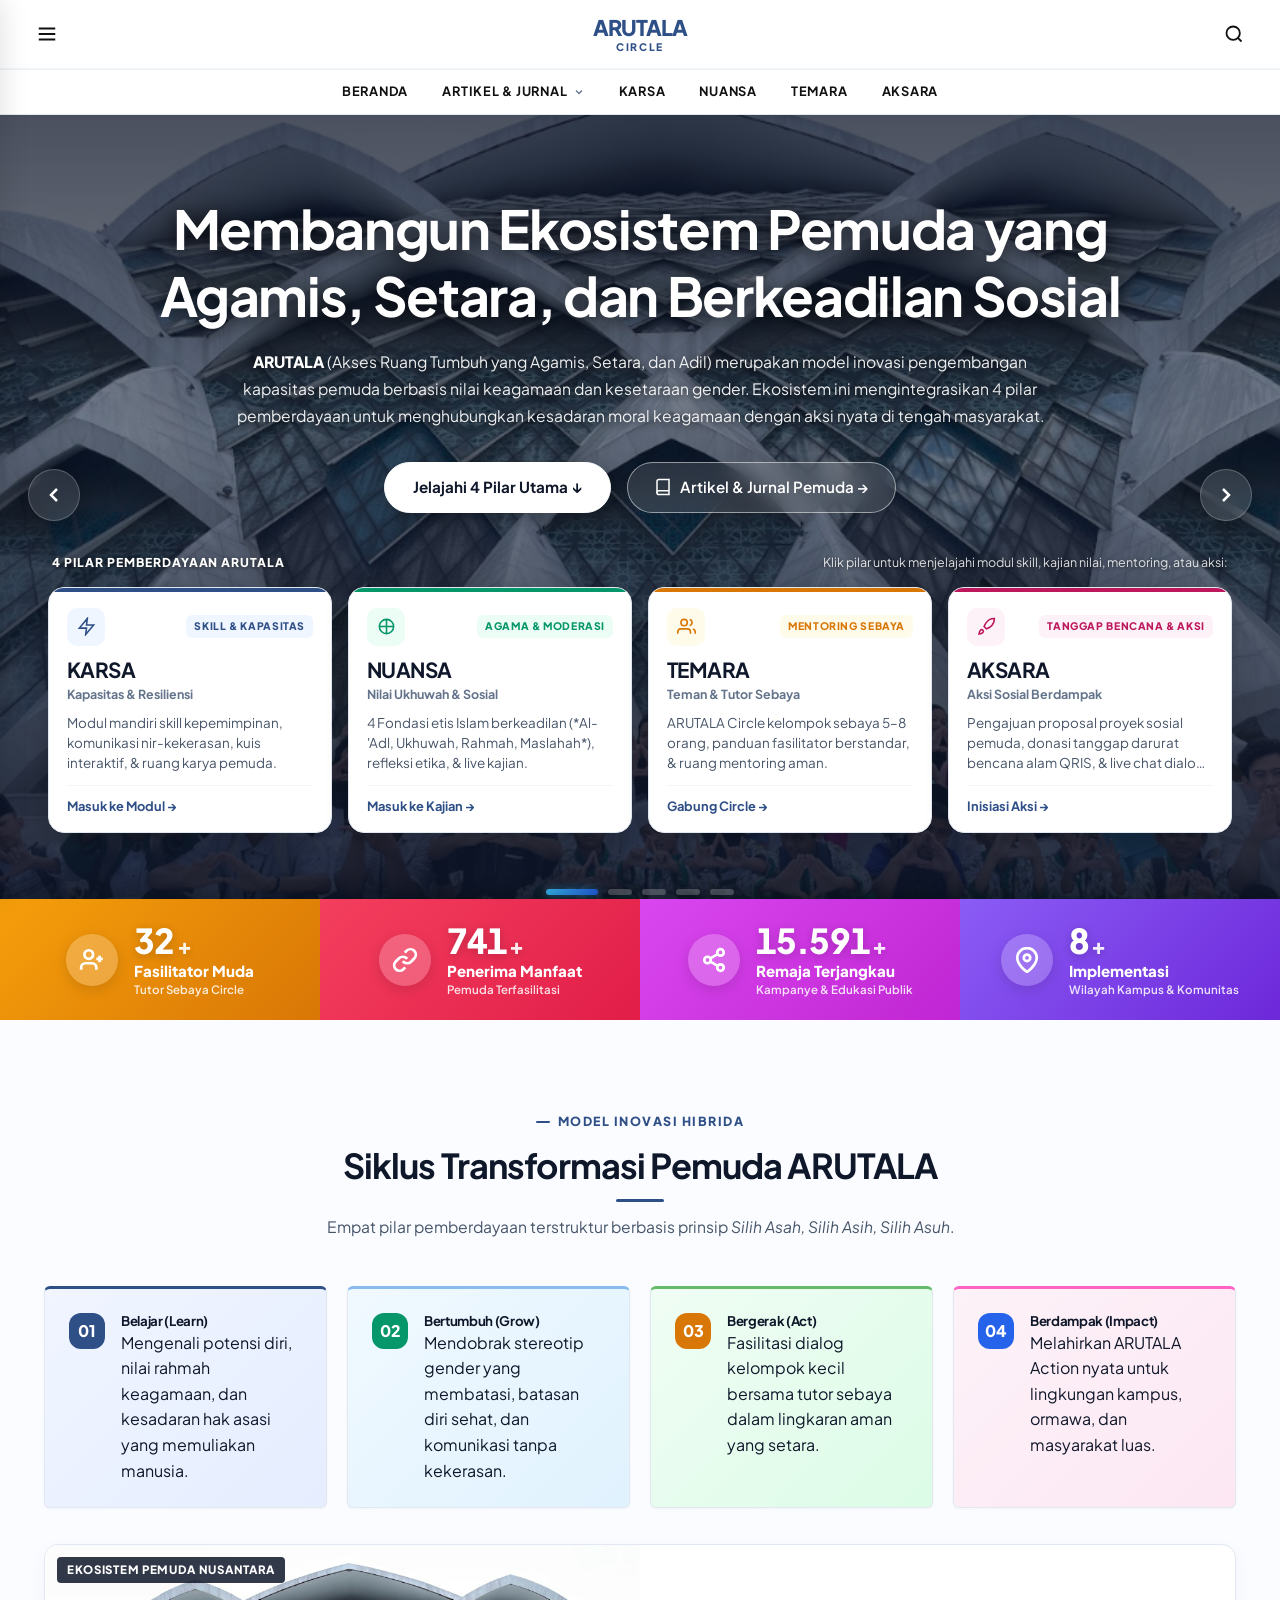
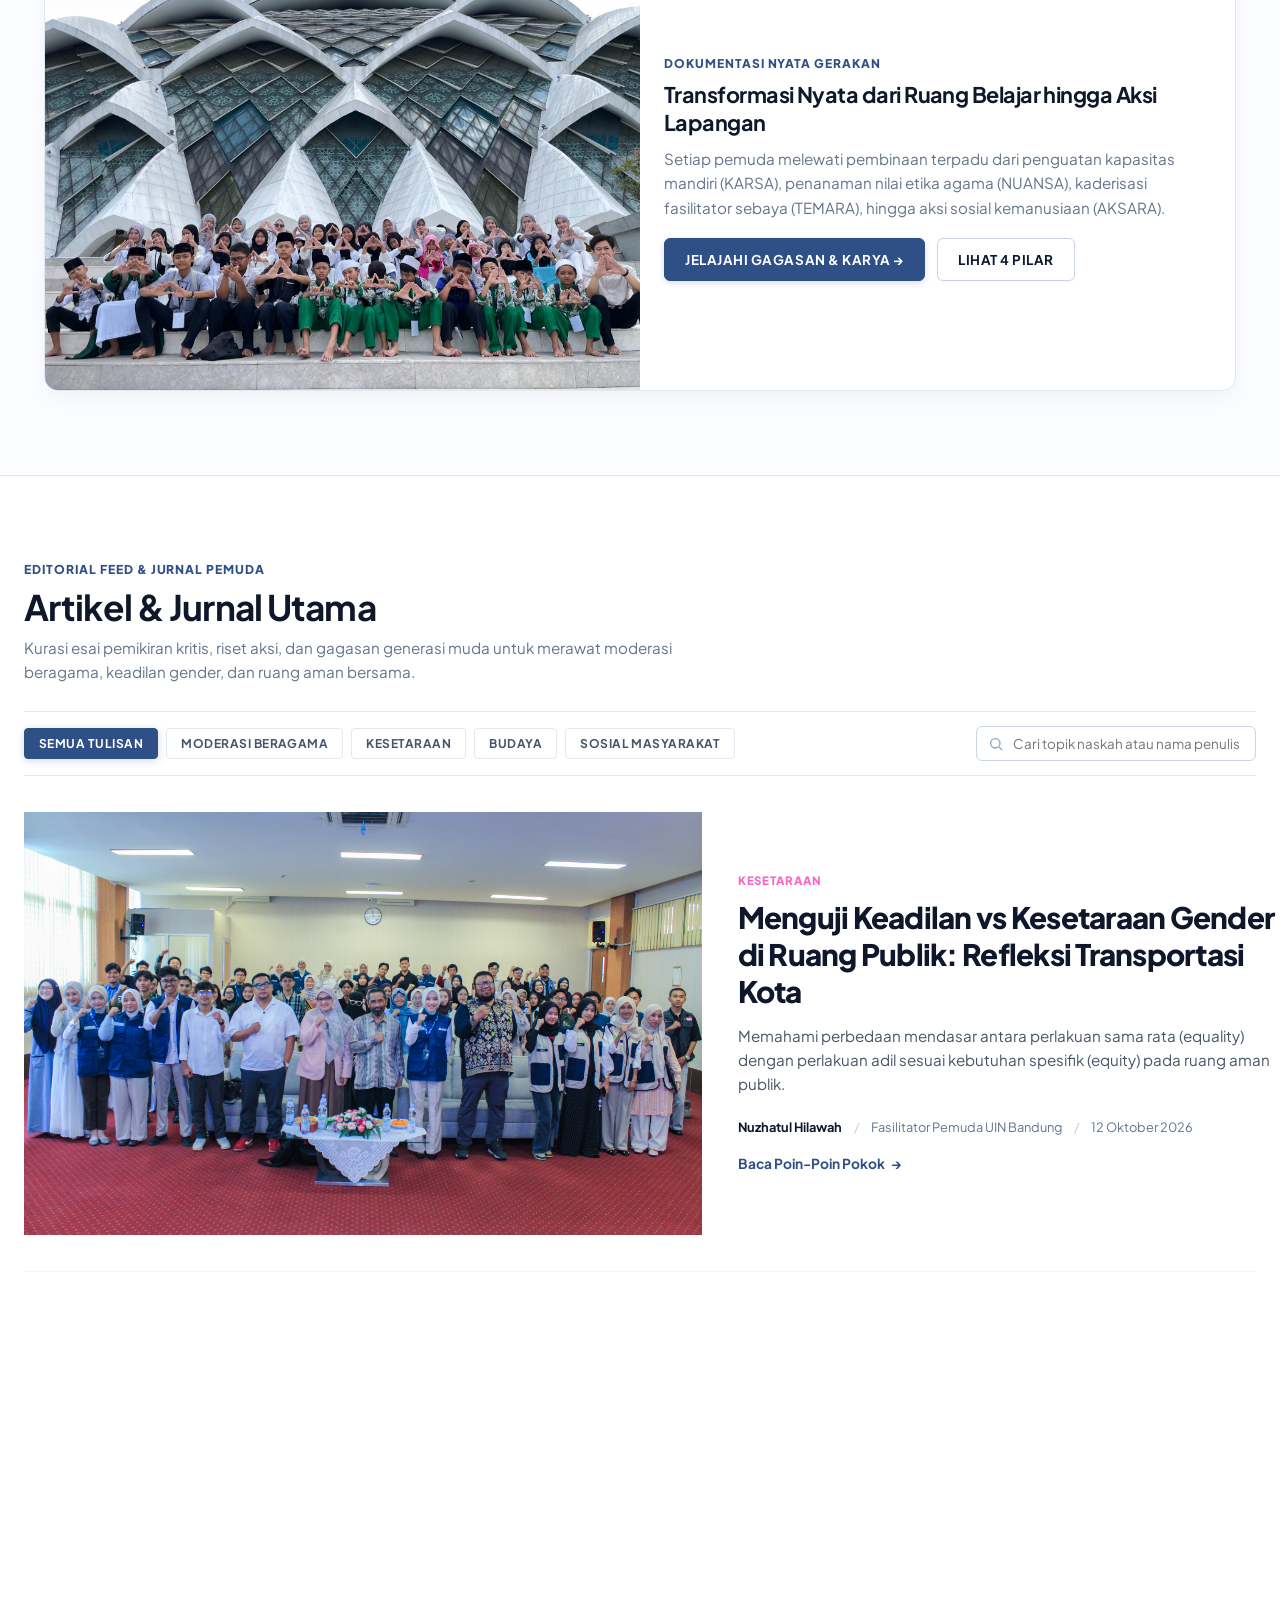
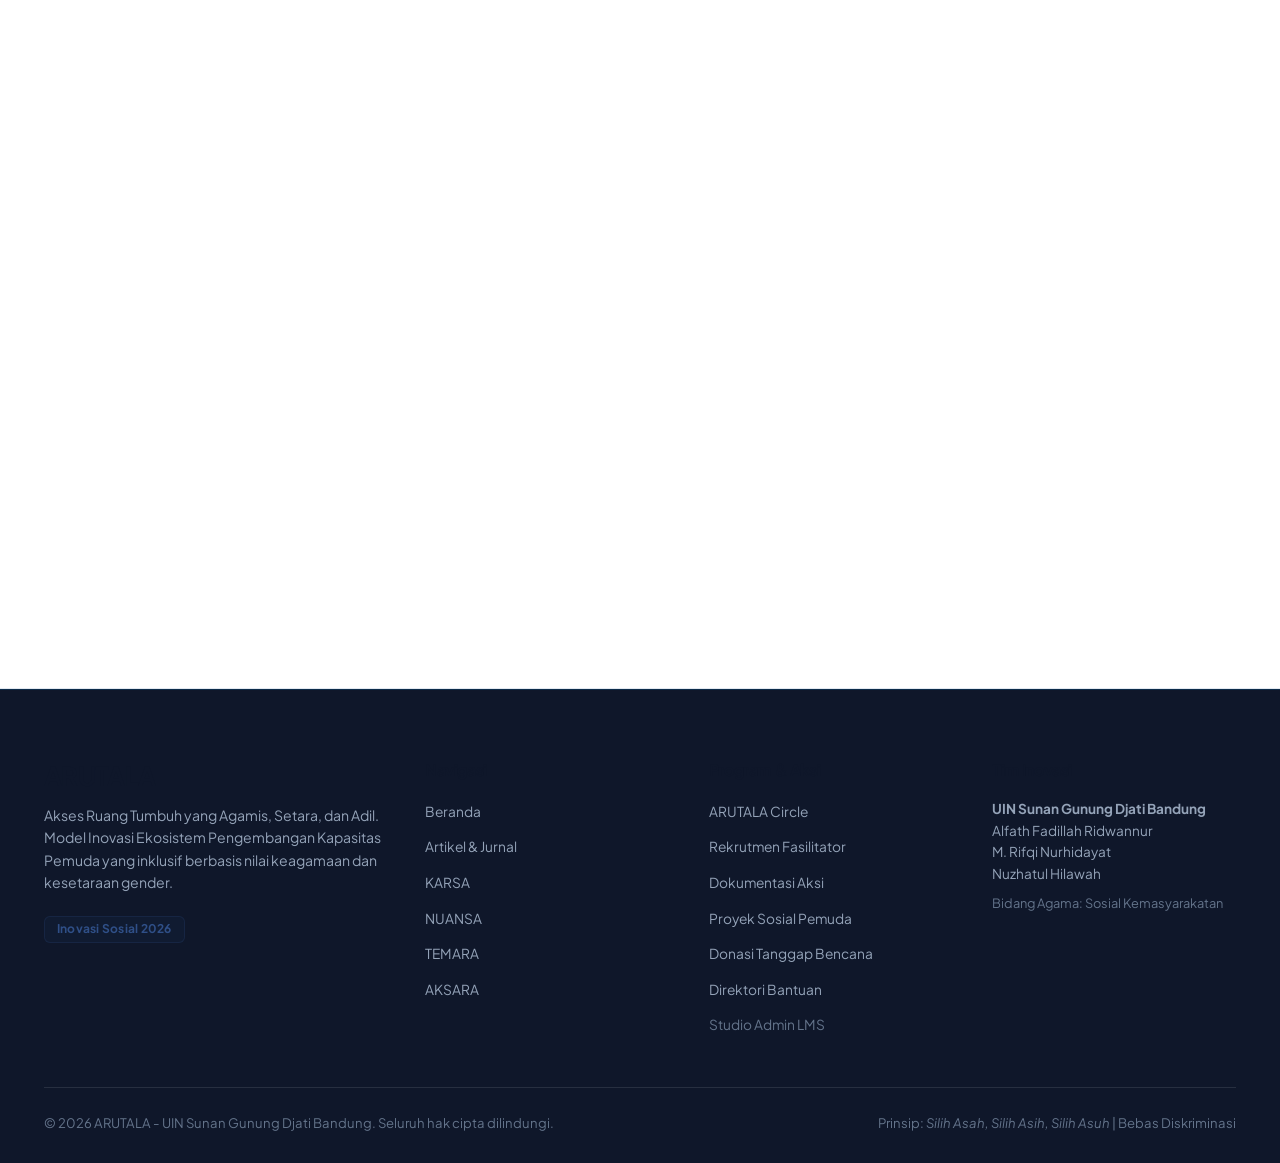
==== commit a1d37bd7: "feat: perbarui layout pilar, perbaiki tombol fasilitator, integrasikan foto orasi, dan hilangkan aks" ====
--- a/index.html
+++ b/index.html
@@ -201,7 +201,7 @@
           </div>
           <!-- Slide 5: Orasi Pemuda di Podium (Kepemimpinan & Aksi Nyata) -->
           <div class="hero-slide" data-slide="4">
-            <div class="hero-slide-bg" style="background-image: url('img/orasi_pemuda_podium.jpg');"></div>
+            <div class="hero-slide-bg" style="background-image: url('img/IMG_7690_rotated.jpg');"></div>
             <div class="hero-slide-overlay"></div>
           </div>
         </div>
@@ -318,12 +318,12 @@
                   <div class="pillar-icon-badge">
                     <svg viewBox="0 0 24 24" fill="none" stroke="currentColor" stroke-width="2"><path d="M4.5 16.5c-1.5 1.26-2 5-2 5s3.74-.5 5-2c.71-.84.7-2.13-.09-2.91a2.18 2.18 0 0 0-2.91-.09z"></path><path d="m12 15-3-3a22 22 0 0 1 2-3.95A12.88 12.88 0 0 1 22 2c0 2.72-.78 7.5-6 11a22.35 22.35 0 0 1-4 2z"></path></svg>
                   </div>
-                  <span class="pillar-tag-glow">AKSI &amp; DONASI</span>
+                  <span class="pillar-tag-glow">TANGGAP BENCANA &amp; AKSI</span>
                 </div>
                 <div class="pillar-glass-body">
                   <h3 class="pillar-glass-title">AKSARA</h3>
                   <div class="pillar-glass-role">Aksi Sosial Berdampak</div>
-                  <p class="pillar-glass-desc">Pengajuan proposal inisiatif sosial, transparansi crowdfunding donasi QRIS, &amp; live chat dialog aksi.</p>
+                  <p class="pillar-glass-desc">Pengajuan proposal proyek sosial pemuda, donasi tanggap darurat bencana alam QRIS, &amp; live chat dialog aksi.</p>
                 </div>
                 <div class="pillar-glass-footer">
                   <span class="pillar-enter-btn">Inisiasi Aksi &rarr;</span>
@@ -956,7 +956,7 @@
             <li><a href="temara.html#rekrutmen-fasilitator">Rekrutmen Fasilitator</a></li>
             <li><a href="aksara.html#proyek-sosial">Dokumentasi Aksi</a></li>
             <li><a href="aksara.html#proyek-sosial">Proyek Sosial Pemuda</a></li>
-            <li><a href="aksara.html#donasi-sosial">Donasi Gerakan</a></li>
+            <li><a href="aksara.html#donasi-sosial">Donasi Tanggap Bencana</a></li>
             <li><a href="#direktori-bantuan" id="btn-open-referral" onclick="openReferralModal(event)">Direktori Bantuan</a></li>
             <li><a href="admin.html" style="color: #64748B;">Studio Admin LMS</a></li>
           </ul>
--- a/css/style.css
+++ b/css/style.css
@@ -84,10 +84,9 @@
   --shadow-card-hover: 0 10px 24px rgba(47, 79, 135, 0.08);
   --shadow-soft: 0 4px 20px rgba(47, 79, 135, 0.06);
 
-  /* Soft Mesh Pastel Gradient */
-  --mesh-gradient: radial-gradient(circle at 15% 15%, rgba(47, 79, 135, 0.14), transparent 50%),
-                   radial-gradient(circle at 85% 25%, rgba(137, 187, 238, 0.28), transparent 55%),
-                   radial-gradient(circle at 25% 85%, rgba(255, 100, 197, 0.18), transparent 55%),
+  /* Soft Mesh Clean Gradient */
+  --mesh-gradient: radial-gradient(circle at 15% 15%, rgba(47, 79, 135, 0.10), transparent 50%),
+                   radial-gradient(circle at 85% 25%, rgba(137, 187, 238, 0.20), transparent 55%),
                    #F8FAFC;
 
   --transition-normal: 0.2s cubic-bezier(0.16, 1, 0.3, 1);
@@ -150,7 +149,6 @@
 body[data-theme="bento"] .hero-section {
   background: radial-gradient(circle at 85% 15%, rgba(138, 188, 238, 0.15), transparent 45%),
     radial-gradient(circle at 10% 80%, rgba(102, 187, 106, 0.1), transparent 40%),
-    radial-gradient(circle at 50% 50%, rgba(255, 100, 197, 0.06), transparent 60%),
     #FFFFFF;
 }
 
@@ -252,8 +250,7 @@
 }
 
 body[data-theme="playful"] .hero-section {
-  background: radial-gradient(circle at 10% 20%, rgba(255, 100, 197, 0.08) 0%, transparent 25%),
-    radial-gradient(circle at 90% 80%, rgba(138, 188, 238, 0.15) 0%, transparent 35%),
+  background: radial-gradient(circle at 90% 80%, rgba(138, 188, 238, 0.15) 0%, transparent 35%),
     #FFFFFF;
 }
 
@@ -1297,9 +1294,9 @@
 }
 
 .filter-btn[data-category="bersuara"].active {
-  background: #FF64C5;
-  border-color: #FF64C5;
-  box-shadow: 0 3px 10px rgba(255, 100, 197, 0.3);
+  background: #E11D48;
+  border-color: #E11D48;
+  box-shadow: 0 2px 6px rgba(225, 29, 72, 0.2);
 }
 
 .filter-btn[data-category="berdaya"].active {
@@ -7249,10 +7246,7 @@
   }
 
   .cycle-box-card {
-    background: radial-gradient(circle at 15% 15%, rgba(47, 79, 135, 0.06), transparent 50%),
-                radial-gradient(circle at 85% 25%, rgba(137, 187, 238, 0.16), transparent 55%),
-                radial-gradient(circle at 25% 85%, rgba(255, 100, 197, 0.08), transparent 55%),
-                #FFFFFF !important;
+    background: #FFFFFF !important;
     border: 1px solid #E2E8F0 !important;
     border-radius: 6px !important;
     box-shadow: 0 4px 20px rgba(47, 79, 135, 0.05) !important;
@@ -7433,7 +7427,7 @@
     background: linear-gradient(135deg, #2F4F87 0%, #5B86C5 55%, #89BBEE 100%) !important;
     border: 1px solid rgba(255, 255, 255, 0.25) !important;
     border-radius: 6px !important;
-    box-shadow: 0 10px 30px rgba(47, 79, 135, 0.16), 0 0 50px rgba(255, 100, 197, 0.12) !important;
+    box-shadow: 0 10px 30px rgba(47, 79, 135, 0.16) !important;
     text-align: left !important;
     padding: 48px !important;
     color: #FFFFFF !important;
@@ -7589,10 +7583,7 @@
 
   /* Header/Box ringkasan Transparansi Dana (Soft Mesh Gradient) */
   .donation-transparency-card {
-    background: radial-gradient(circle at 15% 15%, rgba(47, 79, 135, 0.14), transparent 50%),
-                radial-gradient(circle at 85% 25%, rgba(137, 187, 238, 0.28), transparent 55%),
-                radial-gradient(circle at 25% 85%, rgba(255, 100, 197, 0.18), transparent 55%),
-                #F8FAFC !important;
+    background: #F8FAFC !important;
     border: 1px solid #E2E8F0 !important;
     border-radius: 6px !important;
     box-shadow: 0 4px 20px rgba(47, 79, 135, 0.05) !important;
@@ -7643,10 +7634,7 @@
   }
 
   .donation-progress-wrap {
-    background: radial-gradient(circle at 15% 15%, rgba(47, 79, 135, 0.1), transparent 50%),
-                radial-gradient(circle at 85% 25%, rgba(137, 187, 238, 0.2), transparent 55%),
-                radial-gradient(circle at 25% 85%, rgba(255, 100, 197, 0.14), transparent 55%),
-                #F8FAFC !important;
+    background: #F8FAFC !important;
     border: 1px solid #E2E8F0 !important;
     border-radius: 6px !important;
     box-shadow: 0 2px 10px rgba(47, 79, 135, 0.04) !important;
--- a/css/vibrant.css
+++ b/css/vibrant.css
@@ -1,17 +1,17 @@
 /* ==========================================================================
-   ARUTALA VIBRANT REBRANDING LAYER v1.0
-   Cheerful / Playful / Vibrant - Focus on GRADIENTS
-   Palette: Navy #2F4F87 | Pink #FF64C5 | Sky #8ABCEE | Green #66BB6A
-   OVERRIDE ONLY: CSS/Styling - no layout/structure changes.
+   ARUTALA REBRANDING LAYER
+   Dominan Putih & Slate Dark | Tombol Utama: Biru Tua #2F4F87
+   Aksen Bersih & Segar: Sky Blue #38BDF8 / #8ABCEE | Green #66BB6A
+   Bersih, Elegan, Bebas Pendaran Pink & Cahaya Berlebihan
    ========================================================================== */
 :root {
-  --grad-primary:      linear-gradient(135deg, #FF64C5 0%, #8ABCEE 100%);
-  --grad-warm:         linear-gradient(135deg, #FF64C5 0%, #FFB347 100%);
-  --grad-cool:         linear-gradient(135deg, #8ABCEE 0%, #66BB6A 100%);
+  --grad-primary:      linear-gradient(135deg, #2F4F87 0%, #3B82F6 100%);
+  --grad-warm:         linear-gradient(135deg, #F59E0B 0%, #D97706 100%);
+  --grad-cool:         linear-gradient(135deg, #38BDF8 0%, #10B981 100%);
   --grad-hero:         #FFFFFF;
   --grad-section-alt:  #F8FAFC;
-  --grad-cta-solid:    linear-gradient(135deg, #FF64C5 0%, #c044a0 100%);
-  --grad-cta-blue:     linear-gradient(135deg, #8ABCEE 0%, #2F4F87 100%);
+  --grad-cta-solid:    #2F4F87;
+  --grad-cta-blue:     linear-gradient(135deg, #2563EB 0%, #1E40AF 100%);
   --grad-bubble-pink:  transparent;
   --grad-bubble-blue:  transparent;
   --radius-sm:   12px;
@@ -19,14 +19,14 @@
   --radius-lg:   24px;
   --radius-xl:   32px;
   --radius-full: 50px;
-  --shadow-sm:         0 2px 8px rgba(47,79,135,.06);
-  --shadow-md:         0 4px 16px rgba(47,79,135,.08);
-  --shadow-lg:         0 12px 32px rgba(47,79,135,.12);
-  --shadow-xl:         0 20px 48px rgba(47,79,135,.14);
-  --shadow-card-hover: 0 12px 32px rgba(47,79,135,.12);
-  --shadow-blue-pop:   6px 6px 0px #8ABCEE;
-  --transition-normal: 0.28s cubic-bezier(0.34, 1.56, 0.64, 1);
-  --transition-fast:   0.18s ease;
+  --shadow-sm:         0 1px 3px rgba(15, 23, 42, 0.04);
+  --shadow-md:         0 4px 16px rgba(47, 79, 135, 0.07);
+  --shadow-lg:         0 10px 28px rgba(47, 79, 135, 0.09);
+  --shadow-xl:         0 16px 40px rgba(47, 79, 135, 0.11);
+  --shadow-card-hover: 0 10px 24px rgba(47, 79, 135, 0.09);
+  --shadow-blue-pop:   0 4px 16px rgba(47, 79, 135, 0.08);
+  --transition-normal: 0.22s cubic-bezier(0.16, 1, 0.3, 1);
+  --transition-fast:   0.15s ease;
 }
 body {
   background: #FFFFFF !important;
@@ -41,30 +41,28 @@
 }
 /* --- NAVBAR --- */
 .navbar, .uss-header, .main-header-bar, .two-tier-header {
-  background: rgba(255,255,255,0.82) !important;
+  background: #FFFFFF !important;
   backdrop-filter: blur(20px) !important;
   -webkit-backdrop-filter: blur(20px) !important;
-  border-bottom: 1px solid rgba(255,100,197,0.18) !important;
-  box-shadow: 0 4px 24px rgba(255,100,197,0.08) !important;
+  border-bottom: 1px solid #E2E8F0 !important;
+  box-shadow: 0 1px 4px rgba(15, 23, 42, 0.04) !important;
 }
 .sub-header-bar {
-  background: rgba(255,255,255,0.70) !important;
-  backdrop-filter: blur(12px) !important;
-  -webkit-backdrop-filter: blur(12px) !important;
-  border-bottom: 1px solid rgba(138,188,238,0.20) !important;
+  background: #FFFFFF !important;
+  border-bottom: 1px solid #E2E8F0 !important;
 }
 .brand-text h1, .uss-brand-name, .brand-name {
-  background: var(--grad-primary) !important;
-  -webkit-background-clip: text !important;
-  -webkit-text-fill-color: transparent !important;
-  background-clip: text !important;
+  color: #2F4F87 !important;
+  -webkit-text-fill-color: #2F4F87 !important;
+  background: none !important;
+  font-weight: 800 !important;
 }
 .nav-links a, .uss-main-nav a, .main-header-nav a { position: relative; }
 .nav-links a::after, .uss-main-nav a::after, .main-header-nav a::after {
   content: "";
   position: absolute; bottom: -2px; left: 0; right: 0;
   height: 2px;
-  background: var(--grad-primary);
+  background: #2F4F87;
   border-radius: 2px;
   transform: scaleX(0);
   transition: transform 0.22s ease;
@@ -78,207 +76,216 @@
   border-bottom: none !important;
 }
 .uss-hero-photo-card {
-  border: none !important;
-  border-radius: 28px !important;
+  border: 1px solid #E2E8F0 !important;
+  border-radius: 24px !important;
   overflow: hidden !important;
-  box-shadow: var(--shadow-blue-pop) !important;
-  transform: rotate(-1.5deg) !important;
-  transition: transform 0.3s cubic-bezier(0.34,1.56,0.64,1), box-shadow 0.3s ease !important;
+  box-shadow: var(--shadow-md) !important;
+  transform: none !important;
+  transition: transform 0.3s cubic-bezier(0.16, 1, 0.3, 1), box-shadow 0.3s ease !important;
 }
 .uss-hero-photo-card:hover {
-  transform: rotate(0deg) scale(1.02) !important;
-  box-shadow: 8px 8px 0px #FF64C5 !important;
+  transform: translateY(-4px) !important;
+  box-shadow: 0 14px 32px rgba(47, 79, 135, 0.16) !important;
 }
 .uss-badge-kicker {
-  background: var(--grad-primary) !important;
-  -webkit-background-clip: text !important;
-  -webkit-text-fill-color: transparent !important;
-  background-clip: text !important;
-  border: none !important;
+  color: #2F4F87 !important;
+  -webkit-text-fill-color: #2F4F87 !important;
+  background: rgba(47, 79, 135, 0.08) !important;
+  border: 1px solid rgba(47, 79, 135, 0.15) !important;
   font-weight: 800 !important;
-}
-/* --- BUTTONS --- */
+  padding: 4px 14px !important;
+  border-radius: 999px !important;
+}
+/* --- BUTTONS (CLEAN, SOLID, BEBAS KILAT CAHAYA & GLOW PINK) --- */
 .btn-hero-solid-navy, .btn-primary {
-  background: var(--grad-cta-solid) !important;
-  border: none !important;
+  background: #2F4F87 !important;
+  border: 1px solid #2F4F87 !important;
   border-radius: var(--radius-full) !important;
-  box-shadow: 0 6px 20px rgba(255,100,197,0.40) !important;
+  box-shadow: 0 2px 6px rgba(47, 79, 135, 0.18) !important;
   color: #FFFFFF !important;
-  position: relative; overflow: hidden;
-  transition: transform var(--transition-normal), box-shadow 0.22s ease !important;
+  position: relative;
+  overflow: hidden;
+  transition: all 0.2s cubic-bezier(0.16, 1, 0.3, 1) !important;
 }
 .btn-hero-solid-navy:hover, .btn-primary:hover {
-  transform: translateY(-3px) scale(1.04) !important;
-  box-shadow: 0 10px 28px rgba(255,100,197,0.50) !important;
+  background: #243E6B !important;
+  border-color: #243E6B !important;
+  transform: translateY(-2px) !important;
+  box-shadow: 0 5px 16px rgba(47, 79, 135, 0.24) !important;
 }
 .btn-hero-outline-dark, .btn-secondary {
-  background: var(--grad-cta-blue) !important;
-  color: #FFFFFF !important;
-  border: none !important;
+  background: #FFFFFF !important;
+  color: #0F172A !important;
+  border: 1px solid #CBD5E1 !important;
   border-radius: var(--radius-full) !important;
-  box-shadow: 0 6px 20px rgba(138,188,238,0.35) !important;
-  transition: transform var(--transition-normal), box-shadow 0.22s ease !important;
+  box-shadow: 0 1px 3px rgba(0, 0, 0, 0.04) !important;
+  transition: all 0.2s ease !important;
 }
 .btn-hero-outline-dark:hover, .btn-secondary:hover {
-  transform: translateY(-3px) scale(1.04) !important;
-  box-shadow: 0 10px 28px rgba(138,188,238,0.50) !important;
-  color: #FFFFFF !important;
+  background: #F8FAFC !important;
+  border-color: #94A3B8 !important;
+  transform: translateY(-2px) !important;
+  box-shadow: 0 4px 12px rgba(0, 0, 0, 0.06) !important;
+  color: #0F172A !important;
 }
 .btn-outline {
-  border: 2px solid #FF64C5 !important;
-  background: rgba(255,255,255,0.85) !important;
+  border: 1.5px solid #2F4F87 !important;
+  background: #FFFFFF !important;
   color: #2F4F87 !important;
   border-radius: var(--radius-full) !important;
+  transition: all 0.2s ease !important;
 }
 .btn-outline:hover {
-  background: var(--grad-primary) !important;
-  border-color: transparent !important;
+  background: #2F4F87 !important;
   color: #FFFFFF !important;
-  transform: translateY(-2px) scale(1.03) !important;
+  transform: translateY(-2px) !important;
 }
 .btn-write-cta {
-  background: var(--grad-cta-solid) !important;
-  border: none !important;
+  background: #2F4F87 !important;
+  border: 1px solid #2F4F87 !important;
   border-radius: var(--radius-full) !important;
-  box-shadow: 0 4px 16px rgba(255,100,197,0.35) !important;
+  box-shadow: 0 2px 6px rgba(47, 79, 135, 0.18) !important;
+  color: #FFFFFF !important;
+  transition: all 0.2s ease !important;
 }
 .btn-write-cta:hover {
-  transform: translateY(-2px) scale(1.04) !important;
-  box-shadow: 0 8px 24px rgba(255,100,197,0.50) !important;
-}
+  background: #243E6B !important;
+  transform: translateY(-2px) !important;
+  box-shadow: 0 5px 16px rgba(47, 79, 135, 0.24) !important;
+}
+/* Menghilangkan efek garis cahaya/shimmer bergerak di tombol */
 .btn-hero-solid-navy::before, .btn-primary::before, .btn-write-cta::before {
-  content: "";
-  position: absolute; top: 0; left: -75%;
-  width: 60%; height: 100%;
-  background: linear-gradient(120deg, transparent 0%, rgba(255,255,255,.30) 50%, transparent 100%);
-  transform: skewX(-20deg);
-  transition: left 0.55s ease;
-}
-.btn-hero-solid-navy:hover::before, .btn-primary:hover::before, .btn-write-cta:hover::before { left: 140%; }
+  display: none !important;
+  content: none !important;
+}
 /* --- STATS BAR --- */
 .uss-impact-bar, .impact-stats-banner {
-  background: rgba(255,255,255,0.80) !important;
-  backdrop-filter: blur(12px) !important;
-  -webkit-backdrop-filter: blur(12px) !important;
-  border-bottom: none !important;
-  box-shadow: 0 4px 20px rgba(255,100,197,0.08) !important;
+  background: #FFFFFF !important;
+  border-bottom: 1px solid #E2E8F0 !important;
+  box-shadow: 0 2px 8px rgba(0, 0, 0, 0.03) !important;
 }
 .uss-stat-number, .impact-stat-num {
-  background: var(--grad-primary) !important;
-  -webkit-background-clip: text !important;
-  -webkit-text-fill-color: transparent !important;
-  background-clip: text !important;
+  color: #2F4F87 !important;
+  -webkit-text-fill-color: #2F4F87 !important;
+  background: none !important;
   font-weight: 800 !important;
 }
 /* --- CARDS --- */
 .value-card, .article-card, .video-card, .action-card, .reg-card,
 .cycle-box-card, .ed-card, .donation-card, .modul-card, .quiz-card,
 .resource-card, .program-card, .team-card {
-  background: rgba(255,255,255,0.88) !important;
-  backdrop-filter: blur(10px) !important;
-  -webkit-backdrop-filter: blur(10px) !important;
-  border: 1px solid rgba(255,255,255,0.92) !important;
+  background: #FFFFFF !important;
+  border: 1px solid #E2E8F0 !important;
   border-radius: var(--radius-lg) !important;
-  box-shadow: var(--shadow-md) !important;
-  transition: transform var(--transition-normal), box-shadow 0.28s ease, border-color 0.28s ease !important;
+  box-shadow: var(--shadow-sm) !important;
+  transition: transform var(--transition-normal), box-shadow 0.24s ease, border-color 0.24s ease !important;
 }
 .value-card:hover, .article-card:hover, .video-card:hover, .action-card:hover,
 .reg-card:hover, .cycle-box-card:hover, .program-card:hover, .team-card:hover {
-  transform: translateY(-6px) scale(1.025) !important;
+  transform: translateY(-4px) !important;
   box-shadow: var(--shadow-card-hover) !important;
-  border-color: rgba(255,100,197,0.22) !important;
-}
-.val-1 .value-icon { background: linear-gradient(135deg,rgba(255,100,197,.22),rgba(255,100,197,.08)) !important; color: #FF64C5 !important; }
-.val-2 .value-icon { background: linear-gradient(135deg,rgba(102,187,106,.22),rgba(102,187,106,.08)) !important; color: #43A047 !important; }
-.val-3 .value-icon { background: linear-gradient(135deg,rgba(138,188,238,.22),rgba(138,188,238,.08)) !important; color: #2F4F87 !important; }
-.val-4 .value-icon { background: linear-gradient(135deg,rgba(255,179,71,.22),rgba(255,179,71,.08)) !important; color: #E07B00 !important; }
+  border-color: #CBD5E1 !important;
+}
+.val-1 .value-icon { background: rgba(47, 79, 135, 0.08) !important; color: #2F4F87 !important; }
+.val-2 .value-icon { background: rgba(16, 185, 129, 0.10) !important; color: #059669 !important; }
+.val-3 .value-icon { background: rgba(59, 130, 246, 0.10) !important; color: #2563EB !important; }
+.val-4 .value-icon { background: rgba(245, 158, 11, 0.10) !important; color: #D97706 !important; }
 .articles-section, .values-section, .action-section { background: transparent !important; border: none !important; }
 /* --- FILTER PILLS --- */
 .filter-btn {
   border-radius: var(--radius-full) !important;
-  border: 1.5px solid rgba(138,188,238,0.35) !important;
-  background: rgba(255,255,255,0.80) !important;
-  backdrop-filter: blur(6px) !important;
-  transition: all var(--transition-normal) !important;
-}
-.filter-btn:hover { background: rgba(255,100,197,0.08) !important; border-color: rgba(255,100,197,0.40) !important; transform: translateY(-1px) scale(1.03) !important; }
-.filter-btn.active { background: var(--grad-primary) !important; color: #FFFFFF !important; border-color: transparent !important; box-shadow: 0 4px 14px rgba(255,100,197,0.35) !important; }
-.filter-btn[data-category="pandai"].active  { background: var(--grad-cool) !important; }
-.filter-btn[data-category="cerdas"].active  { background: var(--grad-cta-blue) !important; }
+  border: 1px solid #CBD5E1 !important;
+  background: #FFFFFF !important;
+  color: #475569 !important;
+  transition: all 0.2s ease !important;
+}
+.filter-btn:hover {
+  background: #F8FAFC !important;
+  border-color: #94A3B8 !important;
+  transform: translateY(-1px) !important;
+}
+.filter-btn.active {
+  background: #2F4F87 !important;
+  color: #FFFFFF !important;
+  border-color: #2F4F87 !important;
+  box-shadow: 0 2px 6px rgba(47, 79, 135, 0.18) !important;
+}
+.filter-btn[data-category="pandai"].active  { background: #059669 !important; border-color: #059669 !important; }
+.filter-btn[data-category="cerdas"].active  { background: #2563EB !important; border-color: #2563EB !important; }
 /* --- SECTION HEADERS --- */
-.section-header h2, .section-title { color: #2F4F87 !important; }
-.section-header h2::after { content: ""; display: block; width: 56px; height: 4px; background: var(--grad-primary); border-radius: 4px; margin: 12px auto 0; }
+.section-header h2, .section-title { color: #0F172A !important; }
+.section-header h2::after { content: ""; display: block; width: 48px; height: 3px; background: #2F4F87; border-radius: 4px; margin: 12px auto 0; }
 /* --- BENTO --- */
-.bento { border-radius: var(--radius-lg) !important; overflow: hidden !important; box-shadow: var(--shadow-md) !important; transition: transform var(--transition-normal), box-shadow 0.28s ease !important; }
-.bento:hover { transform: translateY(-5px) scale(1.015) !important; box-shadow: var(--shadow-card-hover) !important; }
-.bento-cap { background: linear-gradient(transparent, rgba(47,79,135,.80)) !important; }
+.bento { border-radius: var(--radius-lg) !important; overflow: hidden !important; box-shadow: var(--shadow-sm) !important; border: 1px solid #E2E8F0 !important; transition: transform var(--transition-normal), box-shadow 0.24s ease !important; }
+.bento:hover { transform: translateY(-4px) !important; box-shadow: var(--shadow-card-hover) !important; }
+.bento-cap { background: linear-gradient(transparent, rgba(15, 23, 42, 0.85)) !important; }
 /* --- STEP NUMBERS --- */
-.cycle-box-num { border-radius: 14px !important; }
-.cycle-box-card:nth-child(1) .cycle-box-num { background: var(--grad-primary) !important; }
-.cycle-box-card:nth-child(2) .cycle-box-num { background: var(--grad-cool) !important; }
-.cycle-box-card:nth-child(3) .cycle-box-num { background: var(--grad-warm) !important; }
-.cycle-box-card:nth-child(4) .cycle-box-num { background: var(--grad-cta-blue) !important; }
+.cycle-box-num { border-radius: 12px !important; }
+.cycle-box-card:nth-child(1) .cycle-box-num { background: #2F4F87 !important; color: #FFFFFF !important; }
+.cycle-box-card:nth-child(2) .cycle-box-num { background: #059669 !important; color: #FFFFFF !important; }
+.cycle-box-card:nth-child(3) .cycle-box-num { background: #D97706 !important; color: #FFFFFF !important; }
+.cycle-box-card:nth-child(4) .cycle-box-num { background: #2563EB !important; color: #FFFFFF !important; }
 /* --- ARTICLE IMAGE HOVER --- */
 .article-card, .ed-card { border-radius: var(--radius-lg) !important; overflow: hidden !important; }
-.article-card-img img, .ed-media img { transition: transform 0.55s cubic-bezier(0.25,0.46,0.45,0.94) !important; }
-.article-card:hover .article-card-img img, .ed-card:hover .ed-media img { transform: scale(1.06) !important; }
+.article-card-img img, .ed-media img { transition: transform 0.4s ease !important; }
+.article-card:hover .article-card-img img, .ed-card:hover .ed-media img { transform: scale(1.04) !important; }
 /* --- SEARCH --- */
-.search-box-editorial { border-radius: var(--radius-full) !important; border: 1.5px solid rgba(138,188,238,0.35) !important; background: rgba(255,255,255,0.88) !important; backdrop-filter: blur(8px) !important; }
-.search-box-editorial:focus-within { border-color: #FF64C5 !important; box-shadow: 0 0 0 3px rgba(255,100,197,0.18) !important; }
+.search-box-editorial { border-radius: var(--radius-full) !important; border: 1px solid #CBD5E1 !important; background: #FFFFFF !important; }
+.search-box-editorial:focus-within { border-color: #2F4F87 !important; box-shadow: 0 0 0 3px rgba(47, 79, 135, 0.12) !important; }
 /* --- BADGES --- */
 .badge { border-radius: var(--radius-full) !important; }
-.badge-blue, .badge-navy { background: linear-gradient(135deg,rgba(138,188,238,.18),rgba(47,79,135,.10)) !important; color: #2F4F87 !important; border: 1px solid rgba(138,188,238,.40) !important; }
-.badge-coral { background: linear-gradient(135deg,rgba(255,100,197,.18),rgba(255,100,197,.06)) !important; color: #d4389c !important; border: 1px solid rgba(255,100,197,.35) !important; }
-.badge-green { background: linear-gradient(135deg,rgba(102,187,106,.18),rgba(102,187,106,.06)) !important; color: #3d8f41 !important; border: 1px solid rgba(102,187,106,.35) !important; }
+.badge-blue, .badge-navy { background: rgba(47, 79, 135, 0.08) !important; color: #2F4F87 !important; border: 1px solid rgba(47, 79, 135, 0.20) !important; }
+.badge-coral { background: rgba(245, 158, 11, 0.10) !important; color: #D97706 !important; border: 1px solid rgba(245, 158, 11, 0.25) !important; }
+.badge-green { background: rgba(16, 185, 129, 0.10) !important; color: #059669 !important; border: 1px solid rgba(16, 185, 129, 0.25) !important; }
 /* --- FOOTER --- */
-footer, .site-footer, .uss-footer { background: linear-gradient(160deg, #1a2d5a 0%, #2F4F87 50%, #1a2d5a 100%) !important; color: #E2E8F0 !important; position: relative; overflow: hidden; }
-footer::before, .site-footer::before { content: ""; position: absolute; top: -40%; left: -20%; width: 70%; height: 80%; background: radial-gradient(circle, rgba(255,100,197,.12) 0%, transparent 65%); pointer-events: none; }
+footer, .site-footer, .uss-footer { background: #0F172A !important; color: #E2E8F0 !important; position: relative; overflow: hidden; }
+footer::before, .site-footer::before { display: none !important; content: none !important; }
 /* --- MODALS --- */
-.modal-box, .modal-card, .modal-content { background: rgba(255,255,255,0.95) !important; backdrop-filter: blur(20px) !important; -webkit-backdrop-filter: blur(20px) !important; border: 1px solid rgba(255,100,197,0.15) !important; border-radius: var(--radius-xl) !important; box-shadow: 0 24px 60px rgba(47,79,135,0.20) !important; }
-.modal-header { background: var(--grad-primary) !important; border-radius: var(--radius-xl) var(--radius-xl) 0 0 !important; color: #FFFFFF !important; }
+.modal-box, .modal-card, .modal-content { background: #FFFFFF !important; border: 1px solid #E2E8F0 !important; border-radius: var(--radius-xl) !important; box-shadow: 0 20px 50px rgba(15, 23, 42, 0.18) !important; }
+.modal-header { background: #2F4F87 !important; border-radius: var(--radius-xl) var(--radius-xl) 0 0 !important; color: #FFFFFF !important; }
 /* --- FORMS --- */
-input[type="text"], input[type="email"], input[type="password"], input[type="search"], textarea, select { border-radius: var(--radius-md) !important; border: 1.5px solid rgba(138,188,238,0.40) !important; background: rgba(255,255,255,0.90) !important; }
-input:focus, textarea:focus, select:focus { border-color: #FF64C5 !important; box-shadow: 0 0 0 3px rgba(255,100,197,0.16) !important; outline: none !important; }
-.upload-dropzone { border: 2px dashed rgba(138,188,238,0.50) !important; border-radius: var(--radius-lg) !important; background: rgba(255,255,255,0.70) !important; }
-.upload-dropzone:hover { border-color: #FF64C5 !important; background: rgba(255,100,197,0.05) !important; }
+input[type="text"], input[type="email"], input[type="password"], input[type="search"], textarea, select { border-radius: var(--radius-md) !important; border: 1px solid #CBD5E1 !important; background: #FFFFFF !important; }
+input:focus, textarea:focus, select:focus { border-color: #2F4F87 !important; box-shadow: 0 0 0 3px rgba(47, 79, 135, 0.12) !important; outline: none !important; }
+.upload-dropzone { border: 2px dashed #CBD5E1 !important; border-radius: var(--radius-lg) !important; background: #F8FAFC !important; }
+.upload-dropzone:hover { border-color: #2F4F87 !important; background: #F1F5F9 !important; }
 /* --- ADMIN/LMS --- */
-.admin-sidebar, .lms-sidebar, .sidebar-nav { background: linear-gradient(180deg, #2F4F87 0%, #1a2d5a 100%) !important; }
-.admin-header, .lms-header, .dashboard-header { background: rgba(255,255,255,0.88) !important; backdrop-filter: blur(16px) !important; -webkit-backdrop-filter: blur(16px) !important; border-bottom: 1px solid rgba(255,100,197,0.15) !important; }
-.admin-card, .stat-card, .dashboard-card { background: rgba(255,255,255,0.88) !important; backdrop-filter: blur(10px) !important; border: 1px solid rgba(255,255,255,0.90) !important; border-radius: var(--radius-lg) !important; box-shadow: var(--shadow-md) !important; transition: transform var(--transition-normal), box-shadow 0.28s ease !important; }
-.admin-card:hover, .stat-card:hover, .dashboard-card:hover { transform: translateY(-4px) scale(1.02) !important; box-shadow: var(--shadow-card-hover) !important; }
-.sidebar-nav a.active, .sidebar-nav li.active a, .lms-sidebar .active { background: var(--grad-primary) !important; color: #FFFFFF !important; border-radius: var(--radius-md) !important; }
+.admin-sidebar, .lms-sidebar, .sidebar-nav { background: #0F172A !important; }
+.admin-header, .lms-header, .dashboard-header { background: #FFFFFF !important; border-bottom: 1px solid #E2E8F0 !important; }
+.admin-card, .stat-card, .dashboard-card { background: #FFFFFF !important; border: 1px solid #E2E8F0 !important; border-radius: var(--radius-lg) !important; box-shadow: var(--shadow-sm) !important; transition: transform var(--transition-normal), box-shadow 0.24s ease !important; }
+.admin-card:hover, .stat-card:hover, .dashboard-card:hover { transform: translateY(-3px) !important; box-shadow: var(--shadow-card-hover) !important; }
+.sidebar-nav a.active, .sidebar-nav li.active a, .lms-sidebar .active { background: #2F4F87 !important; color: #FFFFFF !important; border-radius: var(--radius-md) !important; }
 /* --- QUIZ/LMS --- */
-.progress-bar, .quiz-progress { background: rgba(138,188,238,0.20) !important; border-radius: var(--radius-full) !important; }
-.progress-fill, .quiz-progress-fill { background: var(--grad-primary) !important; border-radius: var(--radius-full) !important; }
-.quiz-option { border-radius: var(--radius-md) !important; border: 1.5px solid rgba(138,188,238,0.30) !important; transition: all var(--transition-normal) !important; }
-.quiz-option:hover { border-color: #FF64C5 !important; background: rgba(255,100,197,0.06) !important; transform: translateX(4px) !important; }
-.quiz-option.selected { background: linear-gradient(135deg,rgba(255,100,197,.12),rgba(138,188,238,.12)) !important; border-color: #FF64C5 !important; }
-.quiz-option.correct { background: linear-gradient(135deg,rgba(102,187,106,.18),rgba(102,187,106,.06)) !important; border-color: #66BB6A !important; }
-.quiz-option.incorrect { background: rgba(239,68,68,0.08) !important; border-color: #ef4444 !important; }
+.progress-bar, .quiz-progress { background: #E2E8F0 !important; border-radius: var(--radius-full) !important; }
+.progress-fill, .quiz-progress-fill { background: #2F4F87 !important; border-radius: var(--radius-full) !important; }
+.quiz-option { border-radius: var(--radius-md) !important; border: 1px solid #CBD5E1 !important; transition: all 0.2s ease !important; }
+.quiz-option:hover { border-color: #2F4F87 !important; background: #F8FAFC !important; transform: translateX(3px) !important; }
+.quiz-option.selected { background: rgba(47, 79, 135, 0.08) !important; border-color: #2F4F87 !important; }
+.quiz-option.correct { background: rgba(16, 185, 129, 0.10) !important; border-color: #10B981 !important; }
+.quiz-option.incorrect { background: rgba(239, 68, 68, 0.08) !important; border-color: #EF4444 !important; }
 /* --- CARD ENTRANCE ANIMATION --- */
 .value-card { animation: fadeSlideUp 0.5s ease both; }
 .values-grid .value-card:nth-child(1) { animation-delay: 0.05s; }
 .values-grid .value-card:nth-child(2) { animation-delay: 0.12s; }
 .values-grid .value-card:nth-child(3) { animation-delay: 0.19s; }
 .values-grid .value-card:nth-child(4) { animation-delay: 0.26s; }
-/* --- SCROLLBAR --- */
+/* --- SCROLLBAR (BERSIH & NETRAL, TANPA WARNA PINK) --- */
 ::-webkit-scrollbar { width: 8px; }
-::-webkit-scrollbar-track { background: rgba(248,250,252,0.8); }
-::-webkit-scrollbar-thumb { background: linear-gradient(180deg, #FF64C5, #8ABCEE); border-radius: 4px; }
-::-webkit-scrollbar-thumb:hover { background: linear-gradient(180deg, #e850af, #2F4F87); }
-::selection { background: rgba(255,100,197,0.25); color: #2F4F87; }
+::-webkit-scrollbar-track { background: #F8FAFC; }
+::-webkit-scrollbar-thumb { background: #CBD5E1; border-radius: 4px; }
+::-webkit-scrollbar-thumb:hover { background: #94A3B8; }
+::selection { background: rgba(47, 79, 135, 0.15); color: #2F4F87; }
 /* --- RESPONSIVE --- */
 @media (max-width: 768px) {
   .btn-hero-solid-navy, .btn-hero-outline-dark, .btn-primary, .btn-secondary { border-radius: var(--radius-full) !important; }
   .value-card, .article-card { border-radius: var(--radius-md) !important; }
 }
 /* --- ARTICLE PAGE CARDS --- */
-.article-list-card, .article-grid-card { border-radius: var(--radius-lg) !important; background: rgba(255,255,255,0.88) !important; backdrop-filter: blur(10px) !important; border: 1px solid rgba(138,188,238,0.25) !important; box-shadow: var(--shadow-md) !important; transition: transform var(--transition-normal), box-shadow 0.28s ease !important; overflow: hidden !important; }
-.article-list-card:hover, .article-grid-card:hover { transform: translateY(-6px) scale(1.02) !important; box-shadow: var(--shadow-card-hover) !important; }
+.article-list-card, .article-grid-card { border-radius: var(--radius-lg) !important; background: #FFFFFF !important; border: 1px solid #E2E8F0 !important; box-shadow: var(--shadow-sm) !important; transition: transform var(--transition-normal), box-shadow 0.24s ease !important; overflow: hidden !important; }
+.article-list-card:hover, .article-grid-card:hover { transform: translateY(-4px) !important; box-shadow: var(--shadow-card-hover) !important; }
 /* --- CTA HIGHLIGHT --- */
-.donation-card, .cta-section, .highlight-band { background: rgba(255,255,255,0.90) !important; border-radius: var(--radius-xl) !important; border: 1px solid rgba(255,100,197,.15) !important; box-shadow: 0 8px 32px rgba(255,100,197,.10) !important; }
-/* --- SECTION KICKER GRADIENT TEXT --- */
-.section-kicker { background: var(--grad-primary); -webkit-background-clip: text; -webkit-text-fill-color: transparent; background-clip: text; }
+.donation-card, .cta-section, .highlight-band { background: #FFFFFF !important; border-radius: var(--radius-xl) !important; border: 1px solid #E2E8F0 !important; box-shadow: 0 4px 16px rgba(47, 79, 135, 0.06) !important; }
+/* --- SECTION KICKER TEXT --- */
+.section-kicker { color: #2F4F87; -webkit-text-fill-color: #2F4F87; background: none; }
 
 /* ============================================================
    ULTRA-PREMIUM HERO SHOWCASE SLIDER, 4 PILAR & DOCKED STATS
@@ -401,8 +408,8 @@
 .hero-nav-btn:hover {
   background: rgba(255, 255, 255, 0.95);
   color: #0F172A;
-  transform: translateY(-50%) scale(1.12);
-  box-shadow: 0 12px 36px rgba(255, 100, 197, 0.45);
+  transform: translateY(-50%) scale(1.08);
+  box-shadow: 0 8px 24px rgba(0, 0, 0, 0.25);
 }
 
 .hero-nav-prev:hover svg {
@@ -433,7 +440,7 @@
   background: rgba(255, 255, 255, 0.25);
   border: none;
   cursor: pointer;
-  transition: all 0.4s cubic-bezier(0.34, 1.56, 0.64, 1);
+  transition: all 0.3s cubic-bezier(0.16, 1, 0.3, 1);
   padding: 0;
   position: relative;
   overflow: hidden;
@@ -441,8 +448,8 @@
 
 .indicator-dot.active {
   width: 52px;
-  background: linear-gradient(90deg, #FF64C5, #8ABCEE);
-  box-shadow: 0 0 14px rgba(255, 100, 197, 0.85);
+  background: linear-gradient(90deg, #38BDF8, #2563EB);
+  box-shadow: 0 0 10px rgba(56, 189, 248, 0.5);
 }
 
 /* 2. HERO MAIN CONTENT WRAPPER */
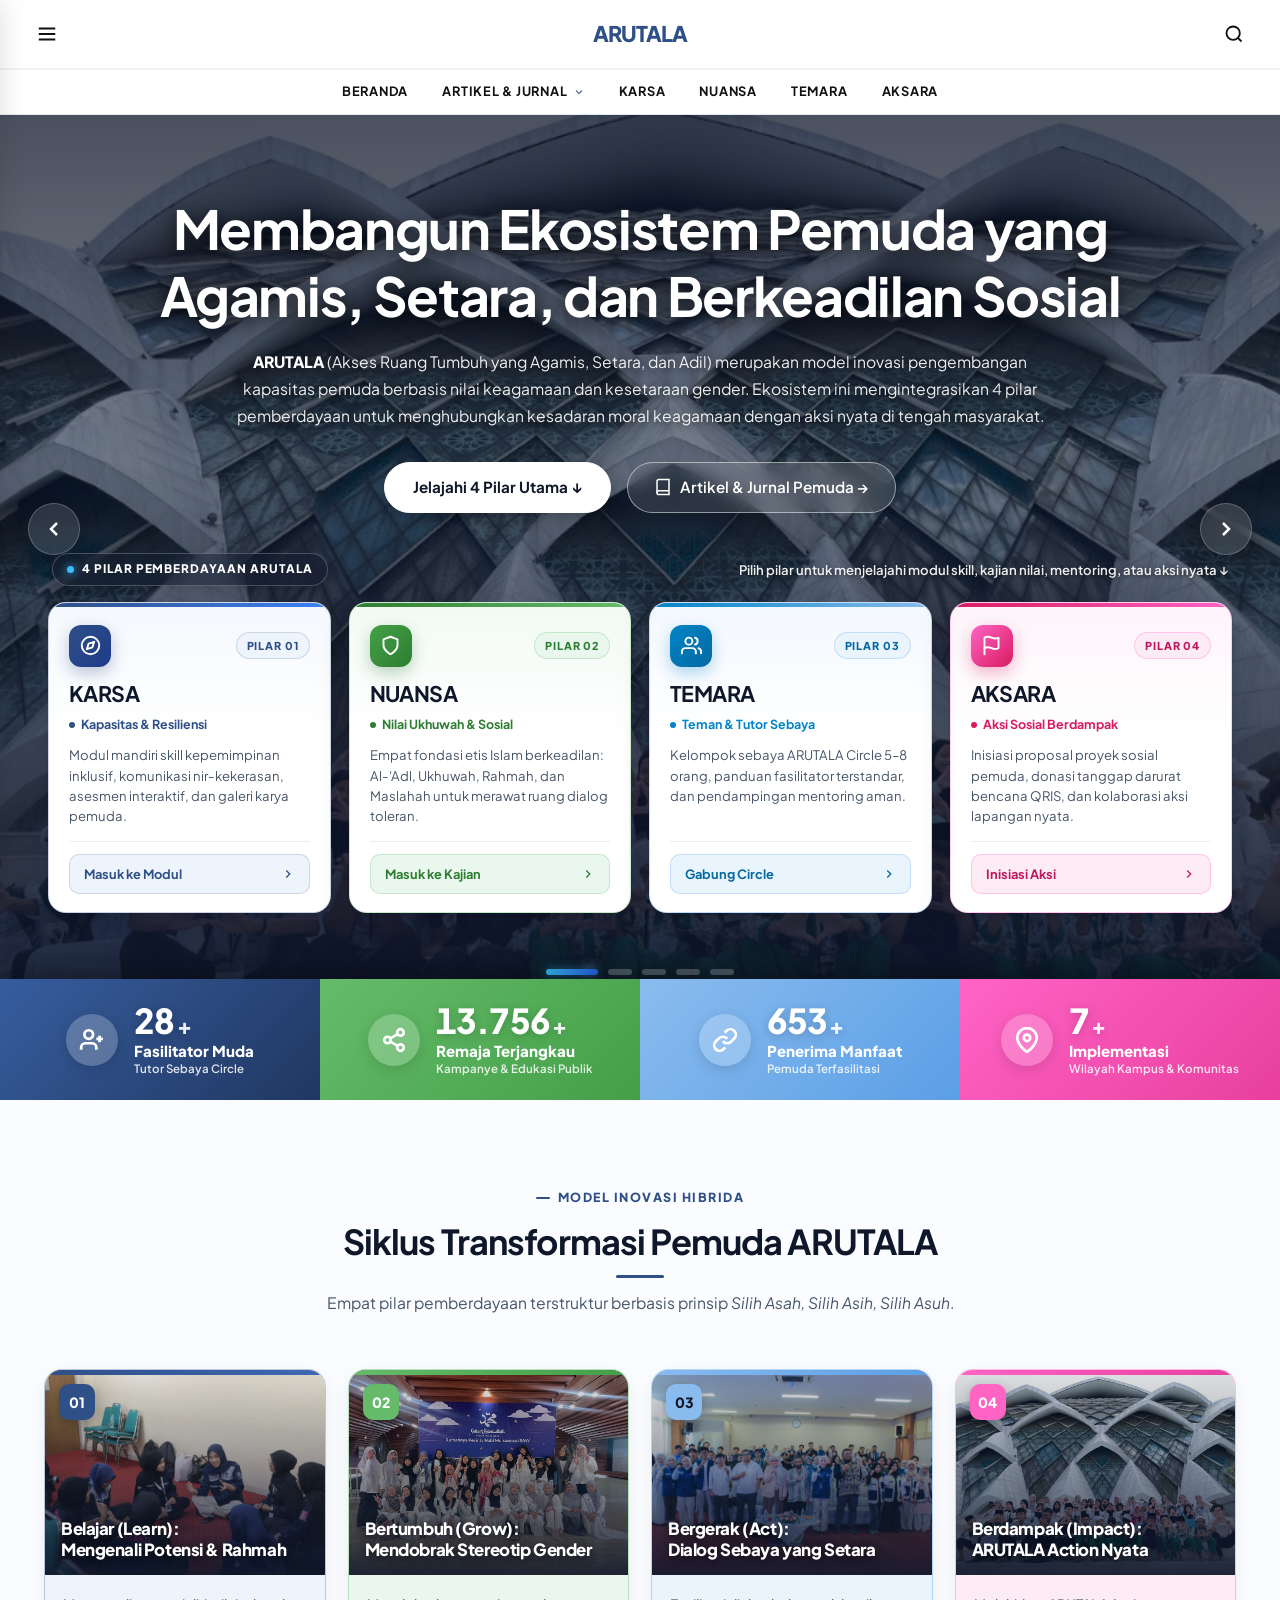
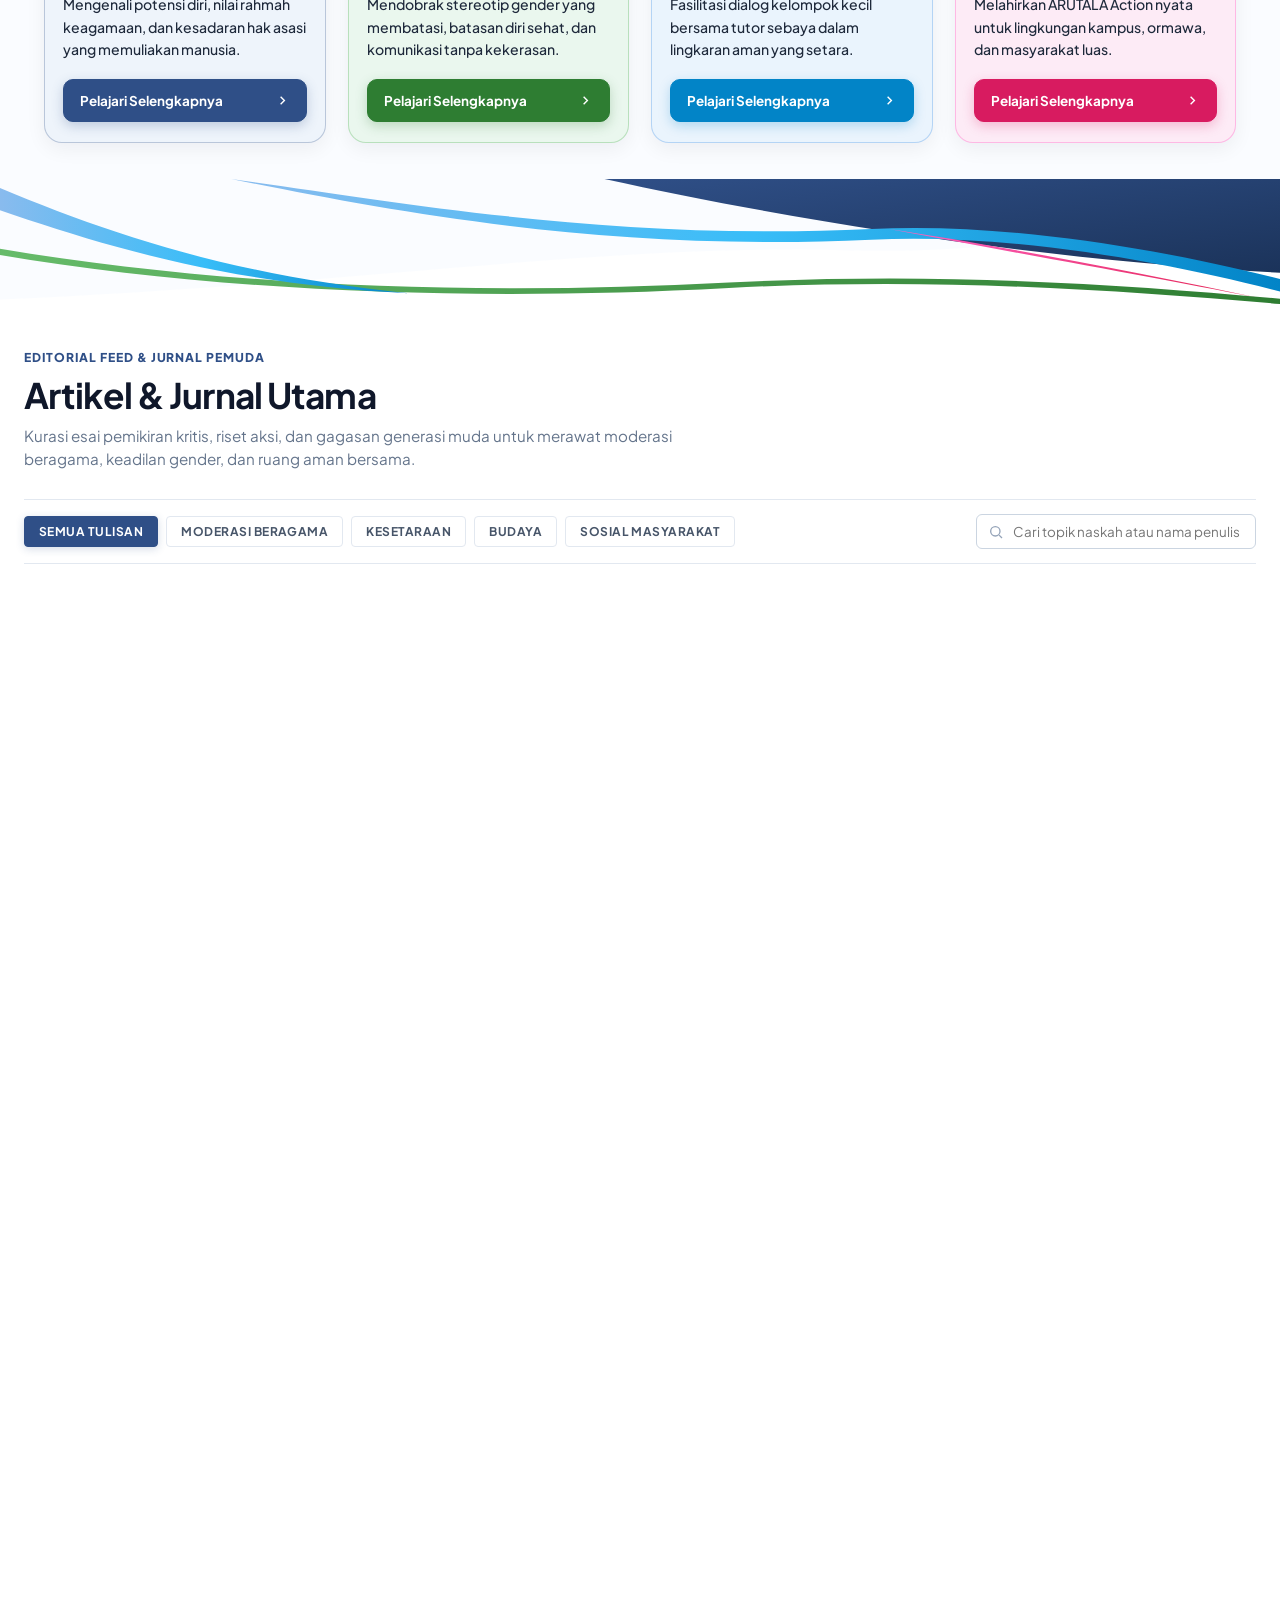
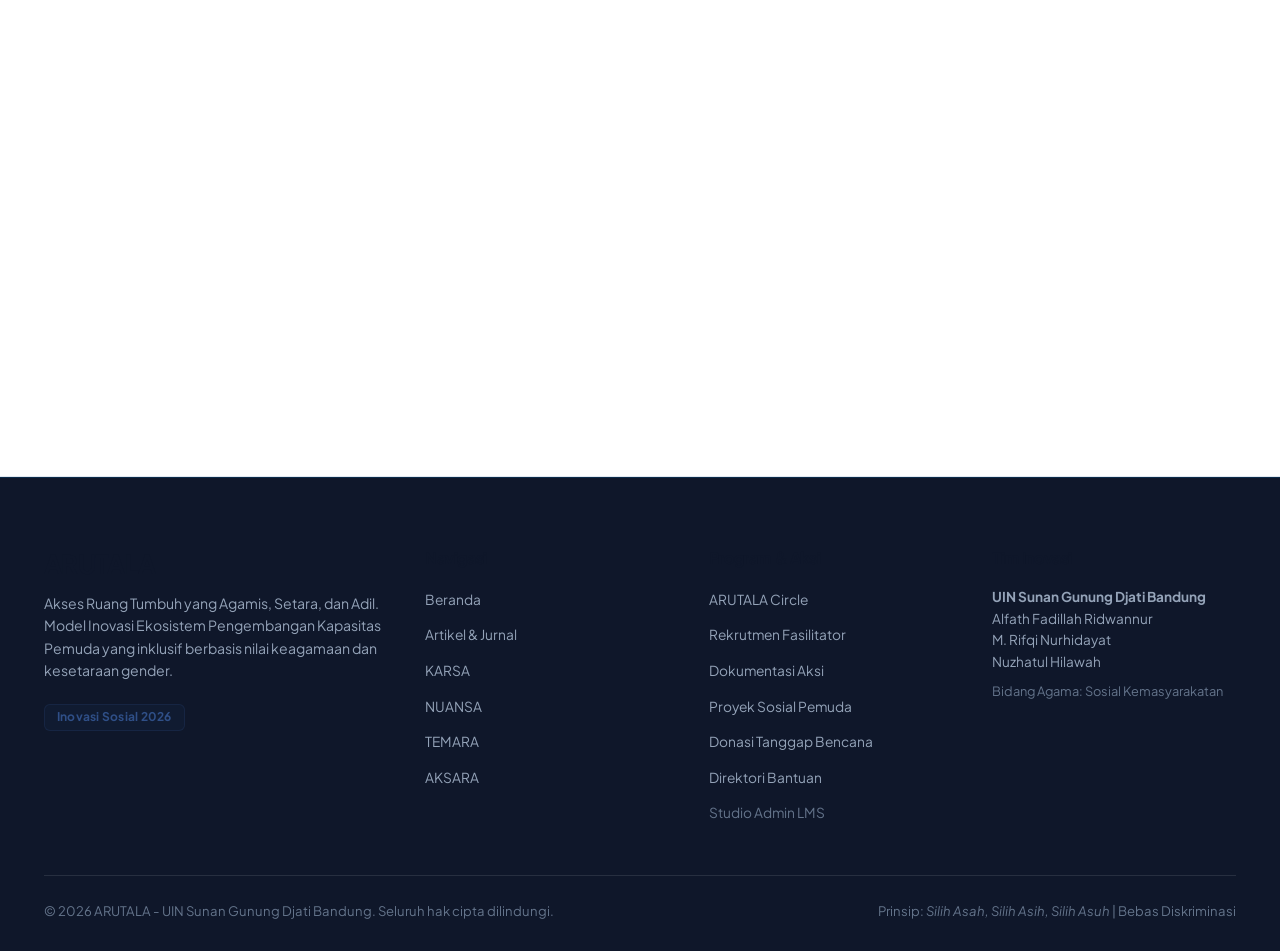
==== commit e21cd14f: "feat: perbarui desain 4 pilar landing page, pemisah section wave ribbon, dan integrasi modul pdf" ====
--- a/index.html
+++ b/index.html
@@ -22,7 +22,7 @@
   <link href="https://fonts.googleapis.com/css2?family=Plus+Jakarta+Sans:wght@400;500;600;700;800&display=swap" rel="stylesheet">
 
   <!-- Stylesheet -->
-  <link rel="stylesheet" href="css/style.css?v=5.0">
+  <link rel="stylesheet" href="css/style.css?v=5.3">
   <link rel="stylesheet" href="css/vibrant.css?v=1.0">
 
   <!-- Favicon Resmi ARUTALA -->
@@ -56,7 +56,6 @@
         <a href="#beranda" class="uss-brand-center" id="nav-brand-logo">
           <div class="uss-brand-text">
             <span class="uss-brand-name">ARUTALA</span>
-            <span class="uss-brand-sub">CIRCLE</span>
           </div>
         </a>
 
@@ -253,8 +252,11 @@
           <!-- 4 PILAR INTERACTIVE GLASS CARDS TEPAT DI DALAM HERO -->
           <div class="hero-pillars-container" id="pilar-arutala">
             <div class="hero-pillars-header">
-              <span class="hero-pillars-kicker">4 PILAR PEMBERDAYAAN ARUTALA</span>
-              <p class="hero-pillars-sub">Klik pilar untuk menjelajahi modul skill, kajian nilai, mentoring, atau aksi:</p>
+              <span class="hero-pillars-kicker">
+                <span class="pillar-kicker-dot"></span>
+                4 PILAR PEMBERDAYAAN ARUTALA
+              </span>
+              <p class="hero-pillars-sub">Pilih pilar untuk menjelajahi modul skill, kajian nilai, mentoring, atau aksi nyata &darr;</p>
             </div>
 
             <div class="hero-pillars-cards-grid">
@@ -262,17 +264,23 @@
               <a href="karsa.html" class="hero-pillar-glass-card pillar-card-karsa" title="Masuk ke Pilar KARSA">
                 <div class="pillar-glass-top">
                   <div class="pillar-icon-badge">
-                    <svg viewBox="0 0 24 24" fill="none" stroke="currentColor" stroke-width="2"><path d="M13 2L3 14h9l-1 8 10-12h-9l1-8z"></path></svg>
+                    <svg viewBox="0 0 24 24" fill="none" stroke="currentColor" stroke-width="2.2" stroke-linecap="round" stroke-linejoin="round">
+                      <circle cx="12" cy="12" r="10"></circle>
+                      <polygon points="16.24 7.76 14.12 14.12 7.76 16.24 9.88 9.88 16.24 7.76"></polygon>
+                    </svg>
                   </div>
-                  <span class="pillar-tag-glow">SKILL &amp; KAPASITAS</span>
+                  <span class="pillar-number-tag">PILAR 01</span>
                 </div>
                 <div class="pillar-glass-body">
                   <h3 class="pillar-glass-title">KARSA</h3>
                   <div class="pillar-glass-role">Kapasitas &amp; Resiliensi</div>
-                  <p class="pillar-glass-desc">Modul mandiri skill kepemimpinan, komunikasi nir-kekerasan, kuis interaktif, &amp; ruang karya pemuda.</p>
+                  <p class="pillar-glass-desc">Modul mandiri skill kepemimpinan inklusif, komunikasi nir-kekerasan, asesmen interaktif, dan galeri karya pemuda.</p>
                 </div>
                 <div class="pillar-glass-footer">
-                  <span class="pillar-enter-btn">Masuk ke Modul &rarr;</span>
+                  <div class="pillar-action-pill">
+                    <span>Masuk ke Modul</span>
+                    <svg viewBox="0 0 24 24" fill="none" stroke="currentColor" stroke-width="2.2" width="14" height="14"><polyline points="9 18 15 12 9 6"></polyline></svg>
+                  </div>
                 </div>
               </a>
 
@@ -280,17 +288,22 @@
               <a href="nuansa.html" class="hero-pillar-glass-card pillar-card-nuansa" title="Masuk ke Pilar NUANSA">
                 <div class="pillar-glass-top">
                   <div class="pillar-icon-badge">
-                    <svg viewBox="0 0 24 24" fill="none" stroke="currentColor" stroke-width="2"><path d="M12 21a9 9 0 1 0 0-18 9 9 0 0 0 0 18z"></path><path d="M12 3v18"></path><path d="M3 12h18"></path></svg>
+                    <svg viewBox="0 0 24 24" fill="none" stroke="currentColor" stroke-width="2.2" stroke-linecap="round" stroke-linejoin="round">
+                      <path d="M12 22s8-4 8-10V5l-8-3-8 3v7c0 6 8 10 8 10z"></path>
+                    </svg>
                   </div>
-                  <span class="pillar-tag-glow">AGAMA &amp; MODERASI</span>
+                  <span class="pillar-number-tag">PILAR 02</span>
                 </div>
                 <div class="pillar-glass-body">
                   <h3 class="pillar-glass-title">NUANSA</h3>
                   <div class="pillar-glass-role">Nilai Ukhuwah &amp; Sosial</div>
-                  <p class="pillar-glass-desc">4 Fondasi etis Islam berkeadilan (*Al-'Adl, Ukhuwah, Rahmah, Maslahah*), refleksi etika, &amp; live kajian.</p>
+                  <p class="pillar-glass-desc">Empat fondasi etis Islam berkeadilan: Al-'Adl, Ukhuwah, Rahmah, dan Maslahah untuk merawat ruang dialog toleran.</p>
                 </div>
                 <div class="pillar-glass-footer">
-                  <span class="pillar-enter-btn">Masuk ke Kajian &rarr;</span>
+                  <div class="pillar-action-pill">
+                    <span>Masuk ke Kajian</span>
+                    <svg viewBox="0 0 24 24" fill="none" stroke="currentColor" stroke-width="2.2" width="14" height="14"><polyline points="9 18 15 12 9 6"></polyline></svg>
+                  </div>
                 </div>
               </a>
 
@@ -298,17 +311,25 @@
               <a href="temara.html" class="hero-pillar-glass-card pillar-card-temara" title="Masuk ke Pilar TEMARA">
                 <div class="pillar-glass-top">
                   <div class="pillar-icon-badge">
-                    <svg viewBox="0 0 24 24" fill="none" stroke="currentColor" stroke-width="2"><path d="M17 21v-2a4 4 0 0 0-4-4H5a4 4 0 0 0-4 4v2"></path><circle cx="9" cy="7" r="4"></circle><path d="M23 21v-2a4 4 0 0 0-3-3.87"></path><path d="M16 3.13a4 4 0 0 1 0 7.75"></path></svg>
+                    <svg viewBox="0 0 24 24" fill="none" stroke="currentColor" stroke-width="2.2" stroke-linecap="round" stroke-linejoin="round">
+                      <path d="M17 21v-2a4 4 0 0 0-4-4H5a4 4 0 0 0-4 4v2"></path>
+                      <circle cx="9" cy="7" r="4"></circle>
+                      <path d="M23 21v-2a4 4 0 0 0-3-3.87"></path>
+                      <path d="M16 3.13a4 4 0 0 1 0 7.75"></path>
+                    </svg>
                   </div>
-                  <span class="pillar-tag-glow">MENTORING SEBAYA</span>
+                  <span class="pillar-number-tag">PILAR 03</span>
                 </div>
                 <div class="pillar-glass-body">
                   <h3 class="pillar-glass-title">TEMARA</h3>
                   <div class="pillar-glass-role">Teman &amp; Tutor Sebaya</div>
-                  <p class="pillar-glass-desc">ARUTALA Circle kelompok sebaya 5–8 orang, panduan fasilitator berstandar, &amp; ruang mentoring aman.</p>
+                  <p class="pillar-glass-desc">Kelompok sebaya ARUTALA Circle 5–8 orang, panduan fasilitator terstandar, dan pendampingan mentoring aman.</p>
                 </div>
                 <div class="pillar-glass-footer">
-                  <span class="pillar-enter-btn">Gabung Circle &rarr;</span>
+                  <div class="pillar-action-pill">
+                    <span>Gabung Circle</span>
+                    <svg viewBox="0 0 24 24" fill="none" stroke="currentColor" stroke-width="2.2" width="14" height="14"><polyline points="9 18 15 12 9 6"></polyline></svg>
+                  </div>
                 </div>
               </a>
 
@@ -316,17 +337,23 @@
               <a href="aksara.html" class="hero-pillar-glass-card pillar-card-aksara" title="Masuk ke Pilar AKSARA">
                 <div class="pillar-glass-top">
                   <div class="pillar-icon-badge">
-                    <svg viewBox="0 0 24 24" fill="none" stroke="currentColor" stroke-width="2"><path d="M4.5 16.5c-1.5 1.26-2 5-2 5s3.74-.5 5-2c.71-.84.7-2.13-.09-2.91a2.18 2.18 0 0 0-2.91-.09z"></path><path d="m12 15-3-3a22 22 0 0 1 2-3.95A12.88 12.88 0 0 1 22 2c0 2.72-.78 7.5-6 11a22.35 22.35 0 0 1-4 2z"></path></svg>
+                    <svg viewBox="0 0 24 24" fill="none" stroke="currentColor" stroke-width="2.2" stroke-linecap="round" stroke-linejoin="round">
+                      <path d="M4 15s1-1 4-1 5 2 8 2 4-1 4-1V3s-1 1-4 1-5-2-8-2-4 1-4 1z"></path>
+                      <line x1="4" y1="22" x2="4" y2="15"></line>
+                    </svg>
                   </div>
-                  <span class="pillar-tag-glow">TANGGAP BENCANA &amp; AKSI</span>
+                  <span class="pillar-number-tag">PILAR 04</span>
                 </div>
                 <div class="pillar-glass-body">
                   <h3 class="pillar-glass-title">AKSARA</h3>
                   <div class="pillar-glass-role">Aksi Sosial Berdampak</div>
-                  <p class="pillar-glass-desc">Pengajuan proposal proyek sosial pemuda, donasi tanggap darurat bencana alam QRIS, &amp; live chat dialog aksi.</p>
+                  <p class="pillar-glass-desc">Inisiasi proposal proyek sosial pemuda, donasi tanggap darurat bencana QRIS, dan kolaborasi aksi lapangan nyata.</p>
                 </div>
                 <div class="pillar-glass-footer">
-                  <span class="pillar-enter-btn">Inisiasi Aksi &rarr;</span>
+                  <div class="pillar-action-pill">
+                    <span>Inisiasi Aksi</span>
+                    <svg viewBox="0 0 24 24" fill="none" stroke="currentColor" stroke-width="2.2" width="14" height="14"><polyline points="9 18 15 12 9 6"></polyline></svg>
+                  </div>
                 </div>
               </a>
             </div>
@@ -335,10 +362,10 @@
         </div>
       </div>
 
-      <!-- DOCKED 4-COLUMN VIBRANT STATISTIC STRIP DI BAGIAN BAWAH HERO (IDENTIK DENGAN REFERENSI GAMBAR) -->
+      <!-- DOCKED 4-COLUMN VIBRANT STATISTIC STRIP DI BAGIAN BAWAH HERO (SESUAI PALET RESMI ARUTALA) -->
       <div class="hero-docked-stats-banner" id="capaian-dampak">
-        <!-- Blok 1: Kuning / Amber -->
-        <div class="hero-stat-block stat-block-gold">
+        <!-- Blok 1: Fasilitator Muda -> Deep Navy #2F4F87 -->
+        <div class="hero-stat-block stat-block-navy">
           <div class="stat-block-inner">
             <div class="stat-icon-wrap">
               <svg viewBox="0 0 24 24" fill="none" stroke="currentColor" stroke-width="2.5"><path d="M16 21v-2a4 4 0 0 0-4-4H6a4 4 0 0 0-4 4v2"></path><circle cx="9" cy="7" r="4"></circle><line x1="19" y1="8" x2="19" y2="14"></line><line x1="22" y1="11" x2="16" y2="11"></line></svg>
@@ -353,8 +380,24 @@
           </div>
         </div>
 
-        <!-- Blok 2: Coral / Bright Pink -->
-        <div class="hero-stat-block stat-block-coral">
+        <!-- Blok 2: Remaja Terjangkau -> Fresh Green #66BB6A -->
+        <div class="hero-stat-block stat-block-green">
+          <div class="stat-block-inner">
+            <div class="stat-icon-wrap">
+              <svg viewBox="0 0 24 24" fill="none" stroke="currentColor" stroke-width="2.5"><circle cx="18" cy="5" r="3"></circle><circle cx="6" cy="12" r="3"></circle><circle cx="18" cy="19" r="3"></circle><line x1="8.59" y1="13.51" x2="15.42" y2="17.49"></line><line x1="15.41" y1="6.51" x2="8.59" y2="10.49"></line></svg>
+            </div>
+            <div class="stat-info">
+              <div class="stat-number-row">
+                <span class="stat-counter" data-target="16158">0</span><span class="stat-plus">+</span>
+              </div>
+              <div class="stat-main-label">Remaja Terjangkau</div>
+              <div class="stat-sub-label">Kampanye &amp; Edukasi Publik</div>
+            </div>
+          </div>
+        </div>
+
+        <!-- Blok 3: Penerima Manfaat -> Sky Blue #89BBEE -->
+        <div class="hero-stat-block stat-block-sky">
           <div class="stat-block-inner">
             <div class="stat-icon-wrap">
               <svg viewBox="0 0 24 24" fill="none" stroke="currentColor" stroke-width="2.5"><path d="M10 13a5 5 0 0 0 7.54.54l3-3a5 5 0 0 0-7.07-7.07l-1.72 1.71"></path><path d="M14 11a5 5 0 0 0-7.54-.54l-3 3a5 5 0 0 0 7.07 7.07l1.71-1.71"></path></svg>
@@ -369,24 +412,8 @@
           </div>
         </div>
 
-        <!-- Blok 3: Vivid Magenta / Purple -->
-        <div class="hero-stat-block stat-block-magenta">
-          <div class="stat-block-inner">
-            <div class="stat-icon-wrap">
-              <svg viewBox="0 0 24 24" fill="none" stroke="currentColor" stroke-width="2.5"><circle cx="18" cy="5" r="3"></circle><circle cx="6" cy="12" r="3"></circle><circle cx="18" cy="19" r="3"></circle><line x1="8.59" y1="13.51" x2="15.42" y2="17.49"></line><line x1="15.41" y1="6.51" x2="8.59" y2="10.49"></line></svg>
-            </div>
-            <div class="stat-info">
-              <div class="stat-number-row">
-                <span class="stat-counter" data-target="16158">0</span><span class="stat-plus">+</span>
-              </div>
-              <div class="stat-main-label">Remaja Terjangkau</div>
-              <div class="stat-sub-label">Kampanye &amp; Edukasi Publik</div>
-            </div>
-          </div>
-        </div>
-
-        <!-- Blok 4: Deep Purple / Indigo -->
-        <div class="hero-stat-block stat-block-purple">
+        <!-- Blok 4: Implementasi -> Pink #FF64C5 -->
+        <div class="hero-stat-block stat-block-pink">
           <div class="stat-block-inner">
             <div class="stat-icon-wrap">
               <svg viewBox="0 0 24 24" fill="none" stroke="currentColor" stroke-width="2.5"><path d="M21 10c0 7-9 13-9 13s-9-6-9-13a9 9 0 0 1 18 0z"></path><circle cx="12" cy="10" r="3"></circle></svg>
@@ -414,67 +441,144 @@
           <p>Empat pilar pemberdayaan terstruktur berbasis prinsip <em>Silih Asah, Silih Asih, Silih Asuh</em>.</p>
         </div>
 
-        <div class="cycle-grid-row">
-          <div class="cycle-box-card cycle-navy">
-            <div class="cycle-box-num">01</div>
-            <div>
-              <h5>Belajar (Learn)</h5>
-              <p>Mengenali potensi diri, nilai rahmah keagamaan, dan kesadaran hak asasi yang memuliakan manusia.</p>
-            </div>
-          </div>
-          <div class="cycle-box-card cycle-sky">
-            <div class="cycle-box-num">02</div>
-            <div>
-              <h5>Bertumbuh (Grow)</h5>
-              <p>Mendobrak stereotip gender yang membatasi, batasan diri sehat, dan komunikasi tanpa kekerasan.</p>
-            </div>
-          </div>
-          <div class="cycle-box-card cycle-green">
-            <div class="cycle-box-num">03</div>
-            <div>
-              <h5>Bergerak (Act)</h5>
-              <p>Fasilitasi dialog kelompok kecil bersama tutor sebaya dalam lingkaran aman yang setara.</p>
-            </div>
-          </div>
-          <div class="cycle-box-card cycle-pink">
-            <div class="cycle-box-num">04</div>
-            <div>
-              <h5>Berdampak (Impact)</h5>
-              <p>Melahirkan ARUTALA Action nyata untuk lingkungan kampus, ormawa, dan masyarakat luas.</p>
-            </div>
-          </div>
-        </div>
-
-        <!-- Dokumentasi Gerakan Pemuda ARUTALA -->
-        <div style="margin-top: 36px; border-radius: 14px; overflow: hidden; background: #FFFFFF; border: 1px solid #E2E8F0; box-shadow: 0 6px 20px rgba(0,0,0,0.04); display: grid; grid-template-columns: repeat(auto-fit, minmax(320px, 1fr));">
-          <div style="position: relative; min-height: 240px;">
-            <img src="img/harmoni_pemuda_aljabbar.png" alt="Gerakan Pemuda ARUTALA" style="width: 100%; height: 100%; object-fit: cover;">
-            <span style="position: absolute; top: 12px; left: 12px; background: rgba(15, 23, 42, 0.85); color: #FFFFFF; font-size: 0.72rem; font-weight: 800; letter-spacing: 0.06em; padding: 4px 10px; border-radius: 4px;">
-              EKOSISTEM PEMUDA NUSANTARA
-            </span>
-          </div>
-          <div style="padding: 28px 24px; display: flex; flex-direction: column; justify-content: center;">
-            <span style="font-size: 0.75rem; font-weight: 800; letter-spacing: 0.08em; color: #2F4F87; text-transform: uppercase; margin-bottom: 8px;">
-              Dokumentasi Nyata Gerakan
-            </span>
-            <h4 style="font-family: var(--font-heading); font-size: 1.35rem; font-weight: 800; color: #0F172A; line-height: 1.3; margin-bottom: 10px;">
-              Transformasi Nyata dari Ruang Belajar hingga Aksi Lapangan
-            </h4>
-            <p style="color: #64748B; font-size: 0.95rem; line-height: 1.6; margin-bottom: 18px;">
-              Setiap pemuda melewati pembinaan terpadu dari penguatan kapasitas mandiri (KARSA), penanaman nilai etika agama (NUANSA), kaderisasi fasilitator sebaya (TEMARA), hingga aksi sosial kemanusiaan (AKSARA).
-            </p>
-            <div style="display: flex; gap: 12px; flex-wrap: wrap;">
-              <a href="artikel.html" class="btn btn-primary btn-pill btn-sm" style="background: #2F4F87; color: #FFFFFF; font-weight: 700; padding: 10px 20px;">
-                Jelajahi Gagasan &amp; Karya &rarr;
-              </a>
-              <a href="#pilar-arutala" class="btn btn-secondary btn-pill btn-sm" style="font-weight: 700; padding: 10px 20px;">
-                Lihat 4 Pilar
-              </a>
-            </div>
+        <div class="cycle-carousel" id="cycle-carousel">
+          <button type="button" class="cycle-carousel-arrow prev" id="cycle-carousel-prev" aria-label="Siklus sebelumnya">
+            <svg viewBox="0 0 24 24" fill="none" stroke="currentColor" stroke-width="2.4" width="20" height="20">
+              <polyline points="15 18 9 12 15 6"></polyline>
+            </svg>
+          </button>
+
+          <div class="cycle-carousel-track" id="cycle-carousel-track" tabindex="0" aria-label="Geser siklus transformasi pemuda">
+            <!-- Tahap 1: Belajar -->
+            <article class="cycle-slide cycle-slide-navy" data-cycle-index="0">
+              <div class="cycle-slide-media">
+                <img src="img/circle_mentoring_sebaya.jpg" alt="Sesi belajar dan mentoring sebaya ARUTALA">
+                <div class="cycle-slide-media-overlay"></div>
+                <span class="cycle-slide-step">01</span>
+                <h3 class="cycle-slide-overlay-title">Belajar (Learn):<br>Mengenali Potensi &amp; Rahmah</h3>
+              </div>
+              <div class="cycle-slide-body">
+                <p>Mengenali potensi diri, nilai rahmah keagamaan, dan kesadaran hak asasi yang memuliakan manusia.</p>
+                <a href="karsa.html" class="cycle-slide-more">
+                  <span>Pelajari Selengkapnya</span>
+                  <svg viewBox="0 0 24 24" fill="none" stroke="currentColor" stroke-width="2.2" width="15" height="15"><polyline points="9 18 15 12 9 6"></polyline></svg>
+                </a>
+              </div>
+            </article>
+
+            <!-- Tahap 2: Bertumbuh -->
+            <article class="cycle-slide cycle-slide-green" data-cycle-index="1">
+              <div class="cycle-slide-media">
+                <img src="img/santriwati_galeri_rasulullah.png" alt="Pemuda bertumbuh dalam ruang aman dan setara">
+                <div class="cycle-slide-media-overlay"></div>
+                <span class="cycle-slide-step">02</span>
+                <h3 class="cycle-slide-overlay-title">Bertumbuh (Grow):<br>Mendobrak Stereotip Gender</h3>
+              </div>
+              <div class="cycle-slide-body">
+                <p>Mendobrak stereotip gender yang membatasi, batasan diri sehat, dan komunikasi tanpa kekerasan.</p>
+                <a href="nuansa.html" class="cycle-slide-more">
+                  <span>Pelajari Selengkapnya</span>
+                  <svg viewBox="0 0 24 24" fill="none" stroke="currentColor" stroke-width="2.2" width="15" height="15"><polyline points="9 18 15 12 9 6"></polyline></svg>
+                </a>
+              </div>
+            </article>
+
+            <!-- Tahap 3: Bergerak -->
+            <article class="cycle-slide cycle-slide-sky" data-cycle-index="2">
+              <div class="cycle-slide-media">
+                <img src="img/pelatihan_fasilitator_auditorium.jpg" alt="Dialog kelompok kecil bersama tutor sebaya">
+                <div class="cycle-slide-media-overlay"></div>
+                <span class="cycle-slide-step">03</span>
+                <h3 class="cycle-slide-overlay-title">Bergerak (Act):<br>Dialog Sebaya yang Setara</h3>
+              </div>
+              <div class="cycle-slide-body">
+                <p>Fasilitasi dialog kelompok kecil bersama tutor sebaya dalam lingkaran aman yang setara.</p>
+                <a href="temara.html" class="cycle-slide-more">
+                  <span>Pelajari Selengkapnya</span>
+                  <svg viewBox="0 0 24 24" fill="none" stroke="currentColor" stroke-width="2.2" width="15" height="15"><polyline points="9 18 15 12 9 6"></polyline></svg>
+                </a>
+              </div>
+            </article>
+
+            <!-- Tahap 4: Berdampak -->
+            <article class="cycle-slide cycle-slide-pink" data-cycle-index="3">
+              <div class="cycle-slide-media">
+                <img src="img/harmoni_pemuda_aljabbar.png" alt="Aksi sosial pemuda ARUTALA di masyarakat">
+                <div class="cycle-slide-media-overlay"></div>
+                <span class="cycle-slide-step">04</span>
+                <h3 class="cycle-slide-overlay-title">Berdampak (Impact):<br>ARUTALA Action Nyata</h3>
+              </div>
+              <div class="cycle-slide-body">
+                <p>Melahirkan ARUTALA Action nyata untuk lingkungan kampus, ormawa, dan masyarakat luas.</p>
+                <a href="aksara.html" class="cycle-slide-more">
+                  <span>Pelajari Selengkapnya</span>
+                  <svg viewBox="0 0 24 24" fill="none" stroke="currentColor" stroke-width="2.2" width="15" height="15"><polyline points="9 18 15 12 9 6"></polyline></svg>
+                </a>
+              </div>
+            </article>
+          </div>
+
+          <button type="button" class="cycle-carousel-arrow next" id="cycle-carousel-next" aria-label="Siklus berikutnya">
+            <svg viewBox="0 0 24 24" fill="none" stroke="currentColor" stroke-width="2.4" width="20" height="20">
+              <polyline points="9 18 15 12 9 6"></polyline>
+            </svg>
+          </button>
+
+          <div class="cycle-carousel-dots" id="cycle-carousel-dots" role="tablist" aria-label="Indikator siklus">
+            <button type="button" class="cycle-dot active" data-index="0" aria-label="Langkah 1 Belajar"></button>
+            <button type="button" class="cycle-dot" data-index="1" aria-label="Langkah 2 Bertumbuh"></button>
+            <button type="button" class="cycle-dot" data-index="2" aria-label="Langkah 3 Bergerak"></button>
+            <button type="button" class="cycle-dot" data-index="3" aria-label="Langkah 4 Berdampak"></button>
           </div>
         </div>
       </div>
     </section>
+
+    <!-- ==========================================================================
+         PEMISAH SECTION: ARUTALA DYNAMIC WAVE RIBBON (SESUAI 4 PALET RESMI)
+         Pemisah Elegan Menggunakan Gelombang Pita Warna Arutala
+         ========================================================================== -->
+    <div class="arutala-wave-divider" aria-hidden="true">
+      <svg viewBox="0 0 1440 140" fill="none" xmlns="http://www.w3.org/2000/svg" preserveAspectRatio="none">
+        <defs>
+          <linearGradient id="waveNavyGrad" x1="0%" y1="0%" x2="100%" y2="100%">
+            <stop offset="0%" stop-color="#2F4F87" />
+            <stop offset="100%" stop-color="#1B335A" />
+          </linearGradient>
+          <linearGradient id="waveSkyGrad" x1="0%" y1="0%" x2="100%" y2="0%">
+            <stop offset="0%" stop-color="#89BBEE" />
+            <stop offset="50%" stop-color="#38BDF8" />
+            <stop offset="100%" stop-color="#0284C7" />
+          </linearGradient>
+          <linearGradient id="waveGreenGrad" x1="0%" y1="0%" x2="100%" y2="0%">
+            <stop offset="0%" stop-color="#66BB6A" />
+            <stop offset="100%" stop-color="#2E7D32" />
+          </linearGradient>
+          <linearGradient id="wavePinkGrad" x1="0%" y1="0%" x2="100%" y2="100%">
+            <stop offset="0%" stop-color="#FF64C5" />
+            <stop offset="100%" stop-color="#E11D48" />
+          </linearGradient>
+        </defs>
+
+        <!-- Base Canvas Fill: Transisi Mulus ke Putih (#FFFFFF) Section Bawah -->
+        <path d="M 0,140 L 1440,140 L 1440,0 C 1320,50 1140,85 960,80 C 680,72 440,115 0,135 Z" fill="#FFFFFF" />
+
+        <!-- Gelombang Navy Kanan Atas (Terinspirasi Referensi Desain) -->
+        <path d="M 680,0 C 900,48 1180,92 1440,105 L 1440,0 Z" fill="url(#waveNavyGrad)" />
+
+        <!-- Pita Melengkung Dinamis Sky Blue (Menjalar Anggun di Tengah) -->
+        <path d="M 260,0 C 440,36 680,82 980,68 C 1140,60 1320,95 1440,126 L 1440,112 C 1320,82 1140,48 980,56 C 680,70 440,24 260,0 Z" fill="url(#waveSkyGrad)" />
+
+        <!-- Aksen Tajam Pita Pink (Swoosh Khas Referensi Gambar 1) -->
+        <path d="M 1000,56 C 1120,74 1280,104 1440,138 C 1320,114 1160,86 1000,56 Z" fill="url(#wavePinkGrad)" />
+
+        <!-- Pita Melengkung Fresh Green di Gelombang Bawah (Khas Referensi Gambar 2) -->
+        <path d="M 0,85 C 240,125 520,138 820,122 C 1060,110 1260,125 1440,140 L 1440,134 C 1260,118 1060,104 820,116 C 520,132 240,118 0,78 Z" fill="url(#waveGreenGrad)" />
+
+        <!-- Aksen Lengkung Sky Blue di Kiri Bawah -->
+        <path d="M 0,10 C 120,60 260,108 460,128 C 260,118 120,76 0,35 Z" fill="url(#waveSkyGrad)" />
+      </svg>
+    </div>
 
     <!-- ==========================================================================
          4. SECTION ARTIKEL & JURNAL UTAMA (GAYA CLEAN USS FEED)
@@ -559,7 +663,7 @@
         <div style="display: flex; gap: 14px; align-items: center; margin-bottom: 18px; flex-wrap: wrap;">
           <span style="font-size: 0.85rem; color: var(--text-muted); font-weight: 600;"
             id="modal-article-date">Tanggal</span>
-          <span style="color: var(--border);">Â·</span>
+          <span style="color: var(--border);">|</span>
           <span style="font-size: 0.85rem; color: var(--text-muted); font-weight: 600;" id="modal-article-readtime">5
             menit baca</span>
         </div>
@@ -1049,7 +1153,7 @@
   <script src="https://cdn.jsdelivr.net/npm/@supabase/supabase-js@2"></script>
   <script src="js/supabase.js"></script>
   <script src="js/data.js"></script>
-  <script src="js/interactions.js"></script>
+  <script src="js/interactions.js?v=1.3"></script>
   <script src="js/app.js?v=2.7"></script>
 </body>
 
--- a/css/style.css
+++ b/css/style.css
@@ -879,6 +879,357 @@
   display: grid;
   grid-template-columns: repeat(auto-fit, minmax(260px, 1fr));
   gap: 20px;
+}
+
+/* ==========================================================================
+   SIKLUS TRANSFORMASI PEMUDA ARUTALA (MODERN 4-PILAR EDITORIAL GRID / MOBILE KOLASE)
+   Laptop: Grid 4 Kolom Luas & Megah (Spacious & Full-Width 4 Columns)
+   Tablet: Grid 2 Kolom Seimbang
+   Mobile (HP): Kolase 1 Baris Horizontal Scroll-Snap (Seamless Swipe Track)
+   ========================================================================== */
+
+.cycle-carousel {
+  position: relative;
+  width: 100%;
+  max-width: 1240px;
+  margin: 0 auto;
+}
+
+/* Grid 4 Kolom Luas di Laptop/Desktop */
+.cycle-carousel-track {
+  display: grid;
+  grid-template-columns: repeat(4, 1fr);
+  gap: 22px;
+  width: 100%;
+  padding: 8px 0 16px;
+}
+
+/* Kartu Siklus Mewah, Modern & Berwarna Sesuai Palet (Tidak Putih Polos) */
+.cycle-slide {
+  position: relative;
+  display: flex;
+  flex-direction: column;
+  justify-content: space-between;
+  border-radius: 18px;
+  overflow: hidden;
+  box-shadow: 0 6px 20px rgba(15, 23, 42, 0.06);
+  transition: transform 0.28s cubic-bezier(0.16, 1, 0.3, 1), box-shadow 0.28s ease, border-color 0.28s ease;
+}
+
+.cycle-slide:hover {
+  transform: translateY(-6px);
+  box-shadow: 0 16px 36px rgba(15, 23, 42, 0.12);
+}
+
+/* Background Kartu Menggunakan Palet Warna (Bukan Putih Polos) & Border Sesuai Palet */
+.cycle-slide-navy {
+  background: #EEF4FB !important;
+  border: 1.5px solid rgba(47, 79, 135, 0.28) !important;
+}
+.cycle-slide-green {
+  background: #EAF7EE !important;
+  border: 1.5px solid rgba(102, 187, 106, 0.38) !important;
+}
+.cycle-slide-sky {
+  background: #EAF4FD !important;
+  border: 1.5px solid rgba(137, 187, 238, 0.55) !important;
+}
+.cycle-slide-pink {
+  background: #FDEBF6 !important;
+  border: 1.5px solid rgba(255, 100, 197, 0.38) !important;
+}
+
+/* Garis Aksen Warna Menonjol di Bagian Atas Tiap Kartu */
+.cycle-slide::before {
+  content: '';
+  position: absolute;
+  top: 0;
+  left: 0;
+  right: 0;
+  height: 5px;
+  z-index: 5;
+}
+
+.cycle-slide-navy::before  { background: linear-gradient(90deg, #2F4F87 0%, #3E69B5 100%); }
+.cycle-slide-green::before { background: linear-gradient(90deg, #66BB6A 0%, #43A047 100%); }
+.cycle-slide-sky::before   { background: linear-gradient(90deg, #89BBEE 0%, #5B9FE6 100%); }
+.cycle-slide-pink::before  { background: linear-gradient(90deg, #FF64C5 0%, #E83F9F 100%); }
+
+.cycle-slide-navy:hover  { border-color: #2F4F87 !important; }
+.cycle-slide-green:hover { border-color: #66BB6A !important; }
+.cycle-slide-sky:hover   { border-color: #89BBEE !important; }
+.cycle-slide-pink:hover  { border-color: #FF64C5 !important; }
+
+/* Bagian Media Foto Nyata */
+.cycle-slide-media {
+  position: relative;
+  height: 205px;
+  overflow: hidden;
+}
+
+.cycle-slide-media img {
+  width: 100%;
+  height: 100%;
+  object-fit: cover;
+  display: block;
+  transition: transform 0.45s ease;
+}
+
+.cycle-slide:hover .cycle-slide-media img {
+  transform: scale(1.06);
+}
+
+.cycle-slide-media-overlay {
+  position: absolute;
+  inset: 0;
+  background: linear-gradient(180deg, rgba(15, 23, 42, 0.12) 0%, rgba(15, 23, 42, 0.4) 45%, rgba(15, 23, 42, 0.92) 100%);
+  z-index: 1;
+}
+
+/* Badge Nomor Tahap - Warna Menonjol & Tegas */
+.cycle-slide-step {
+  position: absolute;
+  top: 14px;
+  left: 14px;
+  z-index: 3;
+  width: 36px;
+  height: 36px;
+  border-radius: 10px;
+  display: inline-flex;
+  align-items: center;
+  justify-content: center;
+  font-family: var(--font-heading);
+  font-weight: 800;
+  font-size: 0.88rem;
+  box-shadow: 0 4px 12px rgba(0, 0, 0, 0.25);
+}
+
+.cycle-slide-navy .cycle-slide-step  { background: #2F4F87; color: #FFFFFF; }
+.cycle-slide-green .cycle-slide-step { background: #66BB6A; color: #FFFFFF; }
+.cycle-slide-sky .cycle-slide-step   { background: #89BBEE; color: #0F172A; font-weight: 900; }
+.cycle-slide-pink .cycle-slide-step  { background: #FF64C5; color: #FFFFFF; }
+
+/* Judul Tahap di Bawah Foto */
+.cycle-slide-overlay-title {
+  position: absolute;
+  left: 16px;
+  right: 16px;
+  bottom: 14px;
+  z-index: 3;
+  margin: 0;
+  color: #FFFFFF !important;
+  font-family: var(--font-heading);
+  font-size: 1.05rem;
+  font-weight: 800 !important;
+  line-height: 1.3;
+  text-shadow: 0 2px 8px rgba(0, 0, 0, 0.7);
+}
+
+/* Badan Kartu */
+.cycle-slide-body {
+  padding: 18px 18px 20px;
+  display: flex;
+  flex-direction: column;
+  justify-content: space-between;
+  flex-grow: 1;
+}
+
+.cycle-slide-body p {
+  margin: 0 0 18px;
+  color: #1E293B !important;
+  font-size: 0.88rem;
+  font-weight: 500;
+  line-height: 1.6;
+}
+
+/* Tombol Aksi "Pelajari Selengkapnya" - Solid Berwarna Sesuai Palet */
+.cycle-slide-more {
+  display: inline-flex;
+  align-items: center;
+  justify-content: space-between;
+  width: 100%;
+  padding: 10px 16px;
+  border-radius: 10px;
+  font-family: var(--font-heading);
+  font-weight: 700;
+  font-size: 0.84rem;
+  text-decoration: none !important;
+  transition: all 0.22s ease;
+  margin-top: auto;
+}
+
+.cycle-slide-more svg {
+  transition: transform 0.22s ease;
+}
+
+.cycle-slide-more:hover svg {
+  transform: translateX(4px);
+}
+
+.cycle-slide-navy .cycle-slide-more  {
+  background: #2F4F87 !important;
+  color: #FFFFFF !important;
+  border: 1px solid #2F4F87 !important;
+  box-shadow: 0 4px 12px rgba(47, 79, 135, 0.25);
+}
+.cycle-slide-navy .cycle-slide-more:hover  {
+  background: #243E6B !important;
+  box-shadow: 0 6px 16px rgba(47, 79, 135, 0.35);
+  transform: translateY(-2px);
+}
+
+.cycle-slide-green .cycle-slide-more {
+  background: #2E7D32 !important;
+  color: #FFFFFF !important;
+  border: 1px solid #2E7D32 !important;
+  box-shadow: 0 4px 12px rgba(46, 125, 50, 0.25);
+}
+.cycle-slide-green .cycle-slide-more:hover {
+  background: #1B5E20 !important;
+  box-shadow: 0 6px 16px rgba(46, 125, 50, 0.35);
+  transform: translateY(-2px);
+}
+
+.cycle-slide-sky .cycle-slide-more   {
+  background: #0284C7 !important;
+  color: #FFFFFF !important;
+  border: 1px solid #0284C7 !important;
+  box-shadow: 0 4px 12px rgba(2, 132, 199, 0.25);
+}
+.cycle-slide-sky .cycle-slide-more:hover   {
+  background: #0369A1 !important;
+  box-shadow: 0 6px 16px rgba(2, 132, 199, 0.35);
+  transform: translateY(-2px);
+}
+
+.cycle-slide-pink .cycle-slide-more  {
+  background: #D81B60 !important;
+  color: #FFFFFF !important;
+  border: 1px solid #D81B60 !important;
+  box-shadow: 0 4px 12px rgba(216, 27, 96, 0.25);
+}
+.cycle-slide-pink .cycle-slide-more:hover  {
+  background: #BE185D !important;
+  box-shadow: 0 6px 16px rgba(216, 27, 96, 0.35);
+  transform: translateY(-2px);
+}
+
+/* Tombol Panah & Dots Default Hidden di Laptop */
+.cycle-carousel-arrow {
+  display: none !important;
+}
+
+.cycle-carousel-dots {
+  display: none !important;
+}
+
+/* Tablet (769px - 992px) */
+@media (min-width: 769px) and (max-width: 992px) {
+  .cycle-carousel-track {
+    grid-template-columns: repeat(2, 1fr) !important;
+    gap: 18px;
+  }
+}
+
+/* Mobile (HP): Kolase 1 Baris Horizontal Scroll-Snap */
+@media (max-width: 768px) {
+  .cycle-carousel-track {
+    display: flex !important;
+    flex-direction: row !important;
+    flex-wrap: nowrap !important;
+    overflow-x: auto !important;
+    overflow-y: hidden !important;
+    scroll-snap-type: x mandatory !important;
+    -webkit-overflow-scrolling: touch !important;
+    gap: 14px !important;
+    padding: 8px calc((100% - min(82vw, 290px)) / 2) 18px !important;
+    margin-left: -16px !important;
+    margin-right: -16px !important;
+    scroll-padding: 0 calc((100% - min(82vw, 290px)) / 2) !important;
+    scrollbar-width: none !important;
+    cursor: grab;
+  }
+
+  .cycle-carousel-track::-webkit-scrollbar {
+    display: none !important;
+  }
+
+  .cycle-slide {
+    flex: 0 0 min(82vw, 290px) !important;
+    width: min(82vw, 290px) !important;
+    max-width: 290px !important;
+    scroll-snap-align: center !important;
+    scroll-snap-stop: always !important;
+    border-radius: 16px !important;
+  }
+
+  .cycle-slide-media {
+    height: 190px !important;
+  }
+
+  .cycle-slide-overlay-title {
+    font-size: 1rem !important;
+  }
+
+  /* Tampilkan Dots Navigasi pada Mobile */
+  .cycle-carousel-dots {
+    display: flex !important;
+    justify-content: center !important;
+    gap: 7px !important;
+    margin-top: 10px !important;
+  }
+
+  .cycle-dot {
+    width: 8px !important;
+    height: 8px !important;
+    border: none !important;
+    border-radius: 999px !important;
+    background: #CBD5E1 !important;
+    padding: 0 !important;
+    cursor: pointer !important;
+    transition: width 0.25s ease, background 0.25s ease !important;
+  }
+
+  .cycle-dot.active {
+    width: 22px !important;
+    background: #2F4F87 !important;
+  }
+}
+
+/* ==========================================================================
+   ARUTALA WAVE DIVIDER (PEMISAH SECTION DINAMIS DENGAN PALET 4 WARNA)
+   Pemisah Gelombang Pita Organik Elegan Antara Siklus Pemuda & Artikel Opini
+   ========================================================================== */
+.arutala-wave-divider {
+  position: relative;
+  width: 100%;
+  overflow: hidden;
+  line-height: 0;
+  margin: 0;
+  padding: 0;
+  background: #FAFCFF;
+  display: block;
+  z-index: 2;
+  pointer-events: none;
+}
+
+.arutala-wave-divider svg {
+  display: block;
+  width: 100%;
+  height: 125px;
+  vertical-align: bottom;
+}
+
+@media (max-width: 992px) {
+  .arutala-wave-divider svg {
+    height: 95px;
+  }
+}
+
+@media (max-width: 768px) {
+  .arutala-wave-divider svg {
+    height: 70px;
+  }
 }
 
 .cycle-box-card {
@@ -6313,13 +6664,7 @@
   }
 
   .uss-brand-sub {
-    font-family: 'Plus Jakarta Sans', sans-serif !important;
-    font-size: 0.65rem !important;
-    font-weight: 800 !important;
-    letter-spacing: 0.16em !important;
-    color: #2F4F87 !important;
-    text-transform: uppercase !important;
-    margin-top: 3px;
+    display: none !important;
   }
 
   /* Quick Search Bar */
@@ -6949,7 +7294,7 @@
   .uss-feed-section {
     background: #FFFFFF !important;
     border-bottom: 1px solid #E2E8F0 !important;
-    padding: 84px 0 !important;
+    padding: 44px 0 84px !important;
   }
 
   .uss-feed-controls {
@@ -7241,8 +7586,8 @@
   /* 6. SIKLUS PEMUDA & 4 PILAR NILAI (SOFT MESH PASTEL TINT) */
   #siklus-pemuda {
     background: #FAFCFF !important;
-    border-bottom: 1px solid #E2E8F0 !important;
-    padding: 84px 0 !important;
+    border-bottom: none !important;
+    padding: 80px 0 20px !important;
   }
 
   .cycle-box-card {
@@ -9541,23 +9886,24 @@
   flex-wrap: wrap;
 }
 
-/* 4 KARTU BESAR KATEGORI GRID */
+/* 4 KARTU KATEGORI PILAR LITERASI (COMPACT, SLEEK & SESUAI 4 PALET ARUTALA) */
 .portal-4-pillars-grid {
   display: grid;
-  grid-template-columns: repeat(2, 1fr);
-  gap: 24px;
-  margin-bottom: 50px;
+  grid-template-columns: repeat(4, 1fr);
+  gap: 16px;
+  margin-bottom: 38px;
 }
 
 .pillar-big-card {
   background: #FFFFFF;
-  border: 1.5px solid #E2E8F0;
-  border-radius: 18px;
-  padding: 32px 28px 26px;
-  box-shadow: 0 4px 18px rgba(15, 23, 42, 0.04);
+  border: 1px solid #E2E8F0;
+  border-radius: 14px;
+  padding: 20px 18px 18px;
+  box-shadow: 0 4px 16px rgba(15, 23, 42, 0.04);
   display: flex;
   flex-direction: column;
-  transition: all 0.22s ease;
+  justify-content: space-between;
+  transition: transform 0.22s cubic-bezier(0.16, 1, 0.3, 1), box-shadow 0.22s ease, border-color 0.22s ease;
   position: relative;
   cursor: pointer;
   text-decoration: none;
@@ -9565,116 +9911,123 @@
 }
 
 .pillar-big-card:hover {
-  transform: translateY(-5px);
-  box-shadow: 0 16px 36px -4px rgba(15, 23, 42, 0.1);
-  border-color: #CBD5E1;
-}
-
-.pillar-big-card.card-theme-moderasi {
-  border-top: 5px solid #10B981;
-}
-.pillar-big-card.card-theme-kesetaraan {
-  border-top: 5px solid #FF64C5;
-}
-.pillar-big-card.card-theme-budaya {
-  border-top: 5px solid #0284C7;
-}
-.pillar-big-card.card-theme-sosial {
-  border-top: 5px solid #F59E0B;
-}
+  transform: translateY(-4px);
+  box-shadow: 0 12px 28px -4px rgba(15, 23, 42, 0.1);
+}
+
+/* 4 Palet Resmi ARUTALA: Fresh Green, Pink, Sky Blue, Deep Navy */
+.pillar-big-card.card-theme-moderasi  { border-top: 4px solid #66BB6A; }
+.pillar-big-card.card-theme-kesetaraan { border-top: 4px solid #FF64C5; }
+.pillar-big-card.card-theme-budaya     { border-top: 4px solid #89BBEE; }
+.pillar-big-card.card-theme-sosial     { border-top: 4px solid #2F4F87; }
+
+.pillar-big-card.card-theme-moderasi:hover  { border-color: #66BB6A; }
+.pillar-big-card.card-theme-kesetaraan:hover { border-color: #FF64C5; }
+.pillar-big-card.card-theme-budaya:hover     { border-color: #89BBEE; }
+.pillar-big-card.card-theme-sosial:hover     { border-color: #2F4F87; }
 
 .pillar-card-badge-row {
   display: flex;
   align-items: center;
   justify-content: space-between;
-  margin-bottom: 14px;
+  margin-bottom: 10px;
 }
 
 .pillar-theme-badge {
+  font-size: 0.65rem;
+  font-weight: 800;
+  letter-spacing: 0.05em;
+  text-transform: uppercase;
+  padding: 3px 8px;
+  border-radius: 6px;
+}
+
+.badge-moderasi  { background: #F0FDF4; color: #166534; border: 1px solid rgba(102, 187, 106, 0.3); }
+.badge-kesetaraan { background: #FFF0F9; color: #BE185D; border: 1px solid rgba(255, 100, 197, 0.3); }
+.badge-budaya    { background: #F0F7FF; color: #0284C7; border: 1px solid rgba(137, 187, 238, 0.45); }
+.badge-sosial    { background: #EEF3FA; color: #2F4F87; border: 1px solid rgba(47, 79, 135, 0.25); }
+
+.pillar-card-count {
   font-size: 0.72rem;
+  font-weight: 700;
+  color: #64748B;
+}
+
+.pillar-big-title {
+  font-family: var(--font-heading);
+  font-size: 1.15rem;
   font-weight: 800;
-  letter-spacing: 0.06em;
-  text-transform: uppercase;
-  padding: 4px 12px;
-  border-radius: 6px;
-}
-
-.badge-moderasi { background: #ECFDF5; color: #059669; }
-.badge-kesetaraan { background: #FDF2F8; color: #BE185D; }
-.badge-budaya { background: #F0F9FF; color: #0284C7; }
-.badge-sosial { background: #FFFBEB; color: #D97706; }
-
-.pillar-card-count {
+  color: #0F172A;
+  margin: 0 0 2px;
+  line-height: 1.25;
+}
+
+.pillar-big-subtitle {
   font-size: 0.78rem;
   font-weight: 700;
-  color: #64748B;
-}
-
-.pillar-big-title {
-  font-family: var(--font-heading);
-  font-size: 1.4rem;
-  font-weight: 800;
-  color: #0F172A;
-  margin: 0 0 6px;
-  line-height: 1.3;
-}
-
-.pillar-big-subtitle {
-  font-size: 0.92rem;
-  font-weight: 700;
-  color: #2F4F87;
-  margin-bottom: 12px;
-}
+  margin-bottom: 8px;
+  line-height: 1.35;
+}
+
+.card-theme-moderasi .pillar-big-subtitle  { color: #166534; }
+.card-theme-kesetaraan .pillar-big-subtitle { color: #BE185D; }
+.card-theme-budaya .pillar-big-subtitle     { color: #0284C7; }
+.card-theme-sosial .pillar-big-subtitle     { color: #2F4F87; }
 
 .pillar-big-desc {
-  font-size: 0.92rem;
+  font-size: 0.82rem;
   color: #475569;
-  line-height: 1.62;
-  margin: 0 0 18px;
+  line-height: 1.5;
+  margin: 0 0 12px;
   flex: 1;
+  display: -webkit-box;
+  -webkit-line-clamp: 3;
+  -webkit-box-orient: vertical;
+  overflow: hidden;
 }
 
 .pillar-big-features {
   display: flex;
   flex-wrap: wrap;
-  gap: 8px;
-  margin-bottom: 22px;
+  gap: 5px;
+  margin-bottom: 14px;
 }
 
 .pillar-big-feat-chip {
-  font-size: 0.75rem;
+  font-size: 0.68rem;
   font-weight: 600;
-  padding: 4px 10px;
-  border-radius: 6px;
+  padding: 2px 7px;
+  border-radius: 5px;
   background: #F8FAFC;
   border: 1px solid #E2E8F0;
   color: #334155;
+  white-space: nowrap;
 }
 
 .pillar-big-btn {
   display: inline-flex;
   align-items: center;
   justify-content: space-between;
-  padding: 11px 18px;
-  border-radius: 10px;
+  padding: 8px 14px;
+  border-radius: 8px;
   font-weight: 700;
-  font-size: 0.88rem;
+  font-size: 0.80rem;
   text-decoration: none;
-  transition: all 0.18s ease;
+  transition: all 0.2s ease;
   margin-top: auto;
 }
 
-.btn-card-moderasi { background: #10B981; color: #FFFFFF; }
-.btn-card-moderasi:hover { background: #059669; }
+.btn-card-moderasi  { background: #66BB6A; color: #FFFFFF; }
+.btn-card-moderasi:hover  { background: #55A859; box-shadow: 0 4px 12px rgba(102, 187, 106, 0.3); }
 
 .btn-card-kesetaraan { background: #FF64C5; color: #FFFFFF; }
-.btn-card-kesetaraan:hover { background: #DB2777; }
-
-.btn-card-budaya { background: #0284C7; color: #FFFFFF; }
-.btn-card-budaya:hover { background: #0369A1; }
-
-.btn-card-sosial { background: #F59E0B; color: #FFFFFF; }
-.btn-card-sosial:hover { background: #D97706; }
+.btn-card-kesetaraan:hover { background: #E83F9F; box-shadow: 0 4px 12px rgba(255, 100, 197, 0.3); }
+
+.btn-card-budaya    { background: #89BBEE; color: #0F172A; font-weight: 800; }
+.btn-card-budaya:hover    { background: #75A7DC; box-shadow: 0 4px 12px rgba(137, 187, 238, 0.35); }
+
+.btn-card-sosial    { background: #2F4F87; color: #FFFFFF; }
+.btn-card-sosial:hover    { background: #243E6B; box-shadow: 0 4px 12px rgba(47, 79, 135, 0.3); }
 
 /* FEED ARTIKEL LIST */
 .portal-feed-header-bar {
@@ -9708,16 +10061,21 @@
   gap: 24px;
 }
 
-@media (max-width: 992px) {
+@media (max-width: 1024px) {
+  .portal-4-pillars-grid {
+    grid-template-columns: repeat(2, 1fr);
+    gap: 14px;
+  }
+  .portal-articles-grid {
+    grid-template-columns: repeat(2, 1fr);
+  }
+}
+
+@media (max-width: 640px) {
   .portal-4-pillars-grid {
     grid-template-columns: 1fr;
-  }
-  .portal-articles-grid {
-    grid-template-columns: repeat(2, 1fr);
-  }
-}
-
-@media (max-width: 640px) {
+    gap: 12px;
+  }
   .portal-articles-grid {
     grid-template-columns: 1fr;
   }
@@ -9726,6 +10084,137 @@
   }
 }
 
+/* ==========================================================================
+   ARUTALA FULL-WIDTH STANDALONE PDF VIEWER
+   ========================================================================== */
+.lms-pdf-standalone-container {
+  max-width: 1140px;
+  margin: 0 auto;
+  background: #FFFFFF;
+  border: 1px solid #E2E8F0;
+  border-radius: 16px;
+  box-shadow: 0 10px 30px rgba(15, 23, 42, 0.06);
+  overflow: hidden;
+}
+
+.lms-pdf-header-card {
+  padding: 24px 28px;
+  background: #FFFFFF;
+  border-bottom: 1px solid #E2E8F0;
+  display: flex;
+  align-items: center;
+  justify-content: space-between;
+  gap: 20px;
+  flex-wrap: wrap;
+}
+
+.lms-pdf-header-info {
+  flex: 1;
+  min-width: 280px;
+}
+
+.lms-pdf-header-info h2 {
+  font-family: var(--font-heading);
+  font-size: 1.65rem;
+  font-weight: 800;
+  color: #0F172A;
+  margin: 8px 0 4px;
+  letter-spacing: -0.02em;
+}
+
+.lms-pdf-header-info p {
+  color: #64748B;
+  font-size: 0.92rem;
+  margin-bottom: 0;
+  line-height: 1.5;
+}
+
+.lms-pdf-header-actions {
+  display: flex;
+  align-items: center;
+  gap: 10px;
+  flex-wrap: wrap;
+}
+
+.btn-pdf-action {
+  display: inline-flex;
+  align-items: center;
+  gap: 6px;
+  padding: 9px 18px;
+  font-size: 0.84rem;
+  font-weight: 700;
+  border-radius: 8px;
+  text-decoration: none;
+  transition: all 0.2s ease;
+  cursor: pointer;
+  border: 1px solid #CBD5E1;
+  background: #F8FAFC;
+  color: #0F172A;
+}
+
+.btn-pdf-action:hover {
+  background: #F1F5F9;
+  border-color: #94A3B8;
+  transform: translateY(-1px);
+}
+
+.btn-pdf-action.btn-pdf-primary {
+  background: #2F4F87;
+  border-color: #2F4F87;
+  color: #FFFFFF;
+  box-shadow: 0 4px 12px rgba(47, 79, 135, 0.2);
+}
+
+.btn-pdf-action.btn-pdf-primary:hover {
+  filter: brightness(1.1);
+  color: #FFFFFF;
+}
+
+.lms-pdf-viewer-frame-box {
+  position: relative;
+  width: 100%;
+  height: 800px;
+  max-height: 82vh;
+  background: #F8FAFC;
+}
+
+.lms-standalone-pdf-frame {
+  width: 100%;
+  height: 100%;
+  border: none;
+  display: block;
+  background: #FFFFFF;
+}
+
+/* Fullscreen mode for the PDF frame box */
+.lms-pdf-viewer-frame-box:fullscreen {
+  width: 100vw;
+  height: 100vh;
+  max-height: 100vh;
+  background: #000;
+}
+.lms-pdf-viewer-frame-box:-webkit-full-screen {
+  width: 100vw;
+  height: 100vh;
+  max-height: 100vh;
+}
+
+@media (max-width: 768px) {
+  .lms-pdf-header-card {
+    padding: 18px 16px;
+  }
+  .lms-pdf-header-info h2 {
+    font-size: 1.35rem;
+  }
+  .lms-pdf-header-actions {
+    width: 100%;
+    justify-content: flex-start;
+  }
+  .lms-pdf-viewer-frame-box {
+    height: 560px;
+  }
+}
+
 
 
 
--- a/css/vibrant.css
+++ b/css/vibrant.css
@@ -558,10 +558,10 @@
   transform: translateY(-2px);
 }
 
-/* 3. 4 PILARS CARDS GRID - CRISP, HIGH-CONTRAST MODERN WHITE CARDS */
+/* 3. 4 PILARS CARDS GRID - LUXURY EDITORIAL GLASS / PORCELAIN CARDS */
 .hero-pillars-container {
   width: 100%;
-  max-width: 1220px;
+  max-width: 1240px;
   margin: 0 auto;
 }
 
@@ -569,22 +569,40 @@
   display: flex;
   align-items: center;
   justify-content: space-between;
-  margin-bottom: 14px;
+  margin-bottom: 16px;
   padding: 0 4px;
 }
 
 .hero-pillars-kicker {
-  font-size: 0.76rem;
+  display: inline-flex;
+  align-items: center;
+  gap: 8px;
+  background: rgba(15, 23, 42, 0.45);
+  backdrop-filter: blur(10px);
+  -webkit-backdrop-filter: blur(10px);
+  border: 1px solid rgba(255, 255, 255, 0.22);
+  padding: 6px 14px;
+  border-radius: 999px;
+  font-size: 0.74rem;
   font-weight: 800;
   letter-spacing: 0.08em;
   text-transform: uppercase;
   color: #FFFFFF;
-  text-shadow: 0 1px 4px rgba(0, 0, 0, 0.6);
+  box-shadow: 0 4px 12px rgba(0, 0, 0, 0.15);
+}
+
+.pillar-kicker-dot {
+  width: 7px;
+  height: 7px;
+  border-radius: 50%;
+  background: #38BDF8;
+  box-shadow: 0 0 10px #38BDF8;
 }
 
 .hero-pillars-sub {
-  font-size: 0.78rem;
-  color: rgba(255, 255, 255, 0.85);
+  font-size: 0.82rem;
+  font-weight: 600;
+  color: rgba(255, 255, 255, 0.92);
   text-shadow: 0 1px 4px rgba(0, 0, 0, 0.6);
   margin: 0;
 }
@@ -592,32 +610,26 @@
 .hero-pillars-cards-grid {
   display: grid;
   grid-template-columns: repeat(4, 1fr);
-  gap: 16px;
-}
-
-/* Clean, Solid White Cards with Great Contrast & Clarity */
+  gap: 18px;
+}
+
+/* Elevated Luxury Porcelain Card with Soft Dynamic Gradient Wash */
 .hero-pillar-glass-card {
   position: relative;
   background: #FFFFFF !important;
-  border: 1px solid #E2E8F0;
-  border-radius: 16px;
-  padding: 20px 18px 16px;
+  border-radius: 18px;
+  padding: 22px 20px 18px;
   text-align: left;
   text-decoration: none;
   display: flex;
   flex-direction: column;
   justify-content: space-between;
-  box-shadow: 0 8px 24px rgba(0, 0, 0, 0.18);
-  transition: transform 0.26s ease, box-shadow 0.26s ease;
+  box-shadow: 0 12px 32px rgba(15, 23, 42, 0.18), 0 2px 6px rgba(15, 23, 42, 0.08);
+  transition: transform 0.28s cubic-bezier(0.16, 1, 0.3, 1), box-shadow 0.28s ease, border-color 0.28s ease;
   overflow: hidden;
 }
 
-.hero-pillar-glass-card:hover {
-  transform: translateY(-5px);
-  box-shadow: 0 16px 36px rgba(0, 0, 0, 0.25);
-}
-
-/* Top Color Accent Line on each card */
+/* Smooth Top Gradient Accent Line */
 .hero-pillar-glass-card::before {
   content: '';
   position: absolute;
@@ -625,105 +637,278 @@
   left: 0;
   right: 0;
   height: 4px;
-}
-
-.pillar-card-karsa::before  { background: #2F4F87; }
-.pillar-card-nuansa::before { background: #059669; }
-.pillar-card-temara::before { background: #D97706; }
-.pillar-card-aksara::before { background: #BE185D; }
-
+  transition: height 0.2s ease;
+  z-index: 3;
+}
+
+.hero-pillar-glass-card:hover::before {
+  height: 5px;
+}
+
+/* 4 Distinct Aesthetic Identities per Brand Palette */
+.pillar-card-karsa {
+  background: linear-gradient(180deg, #F4F8FD 0%, #FFFFFF 42%) !important;
+  border: 1.5px solid rgba(47, 79, 135, 0.22) !important;
+}
+.pillar-card-karsa::before {
+  background: linear-gradient(90deg, #2F4F87 0%, #3B82F6 100%);
+}
+.pillar-card-karsa:hover {
+  border-color: #2F4F87 !important;
+  transform: translateY(-6px);
+  box-shadow: 0 20px 42px rgba(47, 79, 135, 0.24);
+}
+
+.pillar-card-nuansa {
+  background: linear-gradient(180deg, #F2FAF4 0%, #FFFFFF 42%) !important;
+  border: 1.5px solid rgba(102, 187, 106, 0.30) !important;
+}
+.pillar-card-nuansa::before {
+  background: linear-gradient(90deg, #2E7D32 0%, #66BB6A 100%);
+}
+.pillar-card-nuansa:hover {
+  border-color: #43A047 !important;
+  transform: translateY(-6px);
+  box-shadow: 0 20px 42px rgba(46, 125, 50, 0.24);
+}
+
+.pillar-card-temara {
+  background: linear-gradient(180deg, #F3F8FE 0%, #FFFFFF 42%) !important;
+  border: 1.5px solid rgba(137, 187, 238, 0.48) !important;
+}
+.pillar-card-temara::before {
+  background: linear-gradient(90deg, #0284C7 0%, #89BBEE 100%);
+}
+.pillar-card-temara:hover {
+  border-color: #0284C7 !important;
+  transform: translateY(-6px);
+  box-shadow: 0 20px 42px rgba(2, 132, 199, 0.24);
+}
+
+.pillar-card-aksara {
+  background: linear-gradient(180deg, #FDF4FA 0%, #FFFFFF 42%) !important;
+  border: 1.5px solid rgba(255, 100, 197, 0.30) !important;
+}
+.pillar-card-aksara::before {
+  background: linear-gradient(90deg, #D81B60 0%, #FF64C5 100%);
+}
+.pillar-card-aksara:hover {
+  border-color: #FF64C5 !important;
+  transform: translateY(-6px);
+  box-shadow: 0 20px 42px rgba(216, 27, 96, 0.24);
+}
+
+/* Header Inside Card: Icon Badge & Pillar Tag */
 .pillar-glass-top {
   display: flex;
   align-items: center;
   justify-content: space-between;
-  margin-bottom: 12px;
-}
-
+  margin-bottom: 14px;
+}
+
+/* Premium Solid Gradient Squircle Badge with Pure White Crisp SVG Icon */
 .pillar-icon-badge {
-  width: 38px;
-  height: 38px;
-  border-radius: 10px;
+  width: 42px;
+  height: 42px;
+  border-radius: 12px;
   display: flex;
   align-items: center;
   justify-content: center;
-}
-
-.pillar-card-karsa .pillar-icon-badge  { background: #EFF6FF; color: #2F4F87; }
-.pillar-card-nuansa .pillar-icon-badge { background: #ECFDF5; color: #059669; }
-.pillar-card-temara .pillar-icon-badge { background: #FFFBEB; color: #D97706; }
-.pillar-card-aksara .pillar-icon-badge { background: #FDF2F8; color: #BE185D; }
+  transition: transform 0.25s ease;
+}
+
+.hero-pillar-glass-card:hover .pillar-icon-badge {
+  transform: scale(1.08);
+}
+
+.pillar-card-karsa .pillar-icon-badge {
+  background: linear-gradient(135deg, #2F4F87 0%, #1E3A8A 100%);
+  color: #FFFFFF;
+  box-shadow: 0 6px 16px rgba(47, 79, 135, 0.32);
+}
+.pillar-card-nuansa .pillar-icon-badge {
+  background: linear-gradient(135deg, #43A047 0%, #2E7D32 100%);
+  color: #FFFFFF;
+  box-shadow: 0 6px 16px rgba(46, 125, 50, 0.32);
+}
+.pillar-card-temara .pillar-icon-badge {
+  background: linear-gradient(135deg, #0284C7 0%, #0369A1 100%);
+  color: #FFFFFF;
+  box-shadow: 0 6px 16px rgba(2, 132, 199, 0.32);
+}
+.pillar-card-aksara .pillar-icon-badge {
+  background: linear-gradient(135deg, #FF64C5 0%, #D81B60 100%);
+  color: #FFFFFF;
+  box-shadow: 0 6px 16px rgba(216, 27, 96, 0.32);
+}
 
 .pillar-icon-badge svg {
-  width: 19px;
-  height: 19px;
-}
-
-.pillar-tag-glow {
-  font-size: 0.65rem;
+  width: 21px;
+  height: 21px;
+  stroke: #FFFFFF !important;
+}
+
+/* Subtle Editorial Tag (PILAR 01, PILAR 02, etc.) */
+.pillar-number-tag {
+  font-size: 0.68rem;
   font-weight: 800;
-  letter-spacing: 0.06em;
+  letter-spacing: 0.08em;
   text-transform: uppercase;
-  padding: 3px 8px;
-  border-radius: 6px;
-}
-
-.pillar-card-karsa .pillar-tag-glow  { background: #EFF6FF; color: #2F4F87; }
-.pillar-card-nuansa .pillar-tag-glow { background: #ECFDF5; color: #059669; }
-.pillar-card-temara .pillar-tag-glow { background: #FFFBEB; color: #D97706; }
-.pillar-card-aksara .pillar-tag-glow { background: #FDF2F8; color: #BE185D; }
-
+  padding: 4px 10px;
+  border-radius: 999px;
+  font-family: var(--font-heading);
+}
+
+.pillar-card-karsa .pillar-number-tag {
+  background: #EEF4FB;
+  color: #2F4F87;
+  border: 1px solid rgba(47, 79, 135, 0.18);
+}
+.pillar-card-nuansa .pillar-number-tag {
+  background: #EAF7EE;
+  color: #2E7D32;
+  border: 1px solid rgba(102, 187, 106, 0.28);
+}
+.pillar-card-temara .pillar-number-tag {
+  background: #EAF4FD;
+  color: #0369A1;
+  border: 1px solid rgba(137, 187, 238, 0.40);
+}
+.pillar-card-aksara .pillar-number-tag {
+  background: #FDEBF6;
+  color: #BE185D;
+  border: 1px solid rgba(255, 100, 197, 0.28);
+}
+
+/* Body Content */
 .pillar-glass-body {
-  margin-bottom: 12px;
+  margin-bottom: 14px;
 }
 
 .pillar-glass-title {
   font-family: var(--font-heading);
-  font-size: 1.3rem;
+  font-size: 1.34rem;
   font-weight: 800;
   letter-spacing: -0.01em;
   color: #0F172A !important;
-  margin: 0 0 2px;
+  margin: 0 0 3px;
   line-height: 1.2;
 }
 
 .pillar-glass-role {
   font-size: 0.78rem;
   font-weight: 700;
-  color: #64748B;
-  margin-bottom: 8px;
-}
+  margin-bottom: 10px;
+  display: inline-flex;
+  align-items: center;
+  gap: 6px;
+}
+
+.pillar-glass-role::before {
+  content: '';
+  display: inline-block;
+  width: 6px;
+  height: 6px;
+  border-radius: 50%;
+}
+
+.pillar-card-karsa .pillar-glass-role { color: #2F4F87 !important; }
+.pillar-card-karsa .pillar-glass-role::before { background: #2F4F87; }
+
+.pillar-card-nuansa .pillar-glass-role { color: #2E7D32 !important; }
+.pillar-card-nuansa .pillar-glass-role::before { background: #2E7D32; }
+
+.pillar-card-temara .pillar-glass-role { color: #0284C7 !important; }
+.pillar-card-temara .pillar-glass-role::before { background: #0284C7; }
+
+.pillar-card-aksara .pillar-glass-role { color: #D81B60 !important; }
+.pillar-card-aksara .pillar-glass-role::before { background: #D81B60; }
 
 .pillar-glass-desc {
-  font-size: 0.84rem;
+  font-size: 0.82rem;
   color: #475569 !important;
-  line-height: 1.5;
+  line-height: 1.55;
   margin: 0;
-  display: -webkit-box;
-  -webkit-line-clamp: 3;
-  -webkit-box-orient: vertical;
-  overflow: hidden;
-}
-
+  min-height: 60px;
+}
+
+/* Footer: Interactive Solid Action Pill Button */
 .pillar-glass-footer {
-  display: flex;
-  align-items: center;
-  justify-content: space-between;
-  padding-top: 10px;
-  border-top: 1px solid #F1F5F9;
-}
-
-.pillar-enter-btn {
+  margin-top: auto;
+  padding-top: 12px;
+  border-top: 1px solid rgba(226, 232, 240, 0.75);
+}
+
+.pillar-action-pill {
+  width: 100%;
+  padding: 9px 14px;
+  border-radius: 10px;
   font-size: 0.80rem;
   font-weight: 700;
-  color: #2F4F87 !important;
-  display: inline-flex;
-  align-items: center;
-  gap: 4px;
-  transition: gap 0.2s ease;
-}
-
-.hero-pillar-glass-card:hover .pillar-enter-btn {
-  gap: 8px;
+  display: flex;
+  align-items: center;
+  justify-content: space-between;
+  transition: all 0.24s cubic-bezier(0.16, 1, 0.3, 1);
+}
+
+.pillar-action-pill svg {
+  transition: transform 0.24s ease;
+}
+
+.hero-pillar-glass-card:hover .pillar-action-pill svg {
+  transform: translateX(4px);
+}
+
+/* KARSA Action Pill */
+.pillar-card-karsa .pillar-action-pill {
+  background: #EEF4FB;
+  color: #2F4F87;
+  border: 1px solid rgba(47, 79, 135, 0.18);
+}
+.hero-pillar-glass-card.pillar-card-karsa:hover .pillar-action-pill {
+  background: #2F4F87;
+  color: #FFFFFF;
+  border-color: #2F4F87;
+  box-shadow: 0 4px 14px rgba(47, 79, 135, 0.32);
+}
+
+/* NUANSA Action Pill */
+.pillar-card-nuansa .pillar-action-pill {
+  background: #EAF7EE;
+  color: #2E7D32;
+  border: 1px solid rgba(102, 187, 106, 0.26);
+}
+.hero-pillar-glass-card.pillar-card-nuansa:hover .pillar-action-pill {
+  background: #2E7D32;
+  color: #FFFFFF;
+  border-color: #2E7D32;
+  box-shadow: 0 4px 14px rgba(46, 125, 50, 0.32);
+}
+
+/* TEMARA Action Pill */
+.pillar-card-temara .pillar-action-pill {
+  background: #EAF4FD;
+  color: #0369A1;
+  border: 1px solid rgba(137, 187, 238, 0.40);
+}
+.hero-pillar-glass-card.pillar-card-temara:hover .pillar-action-pill {
+  background: #0284C7;
+  color: #FFFFFF;
+  border-color: #0284C7;
+  box-shadow: 0 4px 14px rgba(2, 132, 199, 0.32);
+}
+
+/* AKSARA Action Pill */
+.pillar-card-aksara .pillar-action-pill {
+  background: #FDEBF6;
+  color: #BE185D;
+  border: 1px solid rgba(255, 100, 197, 0.28);
+}
+.hero-pillar-glass-card.pillar-card-aksara:hover .pillar-action-pill {
+  background: #D81B60;
+  color: #FFFFFF;
+  border-color: #D81B60;
+  box-shadow: 0 4px 14px rgba(216, 27, 96, 0.32);
 }
 
 /* 4. DOCKED 4-COLUMN VIBRANT STATISTIC STRIP (FAITHFUL TO REFERENCE IMAGE) */
@@ -749,25 +934,34 @@
   overflow: hidden;
 }
 
-/* Exact high-vibrancy color blocks as in reference image */
+/* Palet Resmi ARUTALA:
+   1. Pink: #FF64C5 (Fasilitator)
+   2. Sky Blue: #8ABCEE (Remaja Terjangkau)
+   3. Deep Navy: #2F4F87 (Penerima Manfaat)
+   4. Fresh Green: #66BB6A (Implementasi)
+*/
+.stat-block-pink,
 .stat-block-gold {
-  background: #F59E0B;
-  background: linear-gradient(135deg, #F59E0B 0%, #D97706 100%);
-}
-
+  background: #FF64C5;
+  background: linear-gradient(135deg, #FF64C5 0%, #E83F9F 100%);
+}
+
+.stat-block-sky,
 .stat-block-coral {
-  background: #F43F5E;
-  background: linear-gradient(135deg, #F43F5E 0%, #E11D48 100%);
-}
-
+  background: #8ABCEE;
+  background: linear-gradient(135deg, #8ABCEE 0%, #5B9FE6 100%);
+}
+
+.stat-block-navy,
 .stat-block-magenta {
-  background: #D946EF;
-  background: linear-gradient(135deg, #D946EF 0%, #C026D3 100%);
-}
-
+  background: #2F4F87;
+  background: linear-gradient(135deg, #375D9E 0%, #203761 100%);
+}
+
+.stat-block-green,
 .stat-block-purple {
-  background: #7C3AED;
-  background: linear-gradient(135deg, #8B5CF6 0%, #6D28D9 100%);
+  background: #66BB6A;
+  background: linear-gradient(135deg, #66BB6A 0%, #43A047 100%);
 }
 
 .hero-stat-block:hover {
@@ -850,7 +1044,7 @@
 }
 
 /* 5. RESPONSIVE DESIGN */
-@media (max-width: 1080px) {
+@media (max-width: 991px) and (min-width: 769px) {
   .hero-pillars-cards-grid {
     grid-template-columns: repeat(2, 1fr);
     gap: 14px;
@@ -882,15 +1076,101 @@
   .hero-main-lead {
     font-size: 0.92rem;
   }
+
+  /* 4 Pilar Mobile Collage: 1 Baris Horizontal Swipeable Row (Centered & Symmetrical) */
+  .hero-pillars-container {
+    width: 100%;
+    text-align: center;
+  }
+  .hero-pillars-header {
+    display: flex !important;
+    flex-direction: column !important;
+    align-items: center !important;
+    justify-content: center !important;
+    text-align: center !important;
+    gap: 4px;
+    margin-bottom: 14px;
+    padding: 0 12px;
+    width: 100%;
+  }
+  .hero-pillars-kicker {
+    font-size: 0.72rem;
+    text-align: center !important;
+    width: 100%;
+    display: block;
+  }
+  .hero-pillars-sub {
+    font-size: 0.74rem;
+    line-height: 1.4;
+    text-align: center !important;
+    width: 100%;
+  }
   .hero-pillars-cards-grid {
-    grid-template-columns: 1fr;
-    gap: 12px;
-  }
-  .hero-pillars-header {
-    flex-direction: column;
-    align-items: flex-start;
-    gap: 4px;
-  }
+    display: flex !important;
+    flex-direction: row !important;
+    flex-wrap: nowrap !important;
+    overflow-x: auto !important;
+    overflow-y: hidden !important;
+    scroll-snap-type: x mandatory !important;
+    -webkit-overflow-scrolling: touch;
+    gap: 14px !important;
+    padding: 6px calc((100% - min(80vw, 285px)) / 2) 16px !important;
+    margin-left: -16px !important;
+    margin-right: -16px !important;
+    scroll-padding: 0 calc((100% - min(80vw, 285px)) / 2) !important;
+    scrollbar-width: none;
+  }
+  .hero-pillars-cards-grid::-webkit-scrollbar {
+    display: none;
+  }
+  .hero-pillar-glass-card {
+    flex: 0 0 min(80vw, 285px) !important;
+    width: min(80vw, 285px) !important;
+    max-width: 285px !important;
+    min-width: 240px !important;
+    scroll-snap-align: center !important;
+    scroll-snap-stop: always !important;
+    padding: 16px 15px 14px !important;
+    border-radius: 14px !important;
+    box-shadow: 0 4px 16px rgba(0, 0, 0, 0.12) !important;
+  }
+  .pillar-glass-top {
+    margin-bottom: 10px;
+  }
+  .pillar-icon-badge {
+    width: 36px !important;
+    height: 36px !important;
+    border-radius: 10px !important;
+  }
+  .pillar-icon-badge svg {
+    width: 18px !important;
+    height: 18px !important;
+  }
+  .pillar-number-tag {
+    font-size: 0.62rem !important;
+    padding: 3px 8px !important;
+  }
+  .pillar-glass-title {
+    font-size: 1.18rem !important;
+  }
+  .pillar-glass-role {
+    font-size: 0.73rem !important;
+    margin-bottom: 6px !important;
+  }
+  .pillar-glass-desc {
+    font-size: 0.78rem !important;
+    line-height: 1.42 !important;
+    min-height: unset !important;
+    margin-bottom: 12px !important;
+  }
+  .pillar-glass-footer {
+    padding-top: 10px !important;
+  }
+  .pillar-action-pill {
+    padding: 7px 11px !important;
+    font-size: 0.74rem !important;
+  }
+
   .hero-docked-stats-banner {
     grid-template-columns: 1fr;
   }
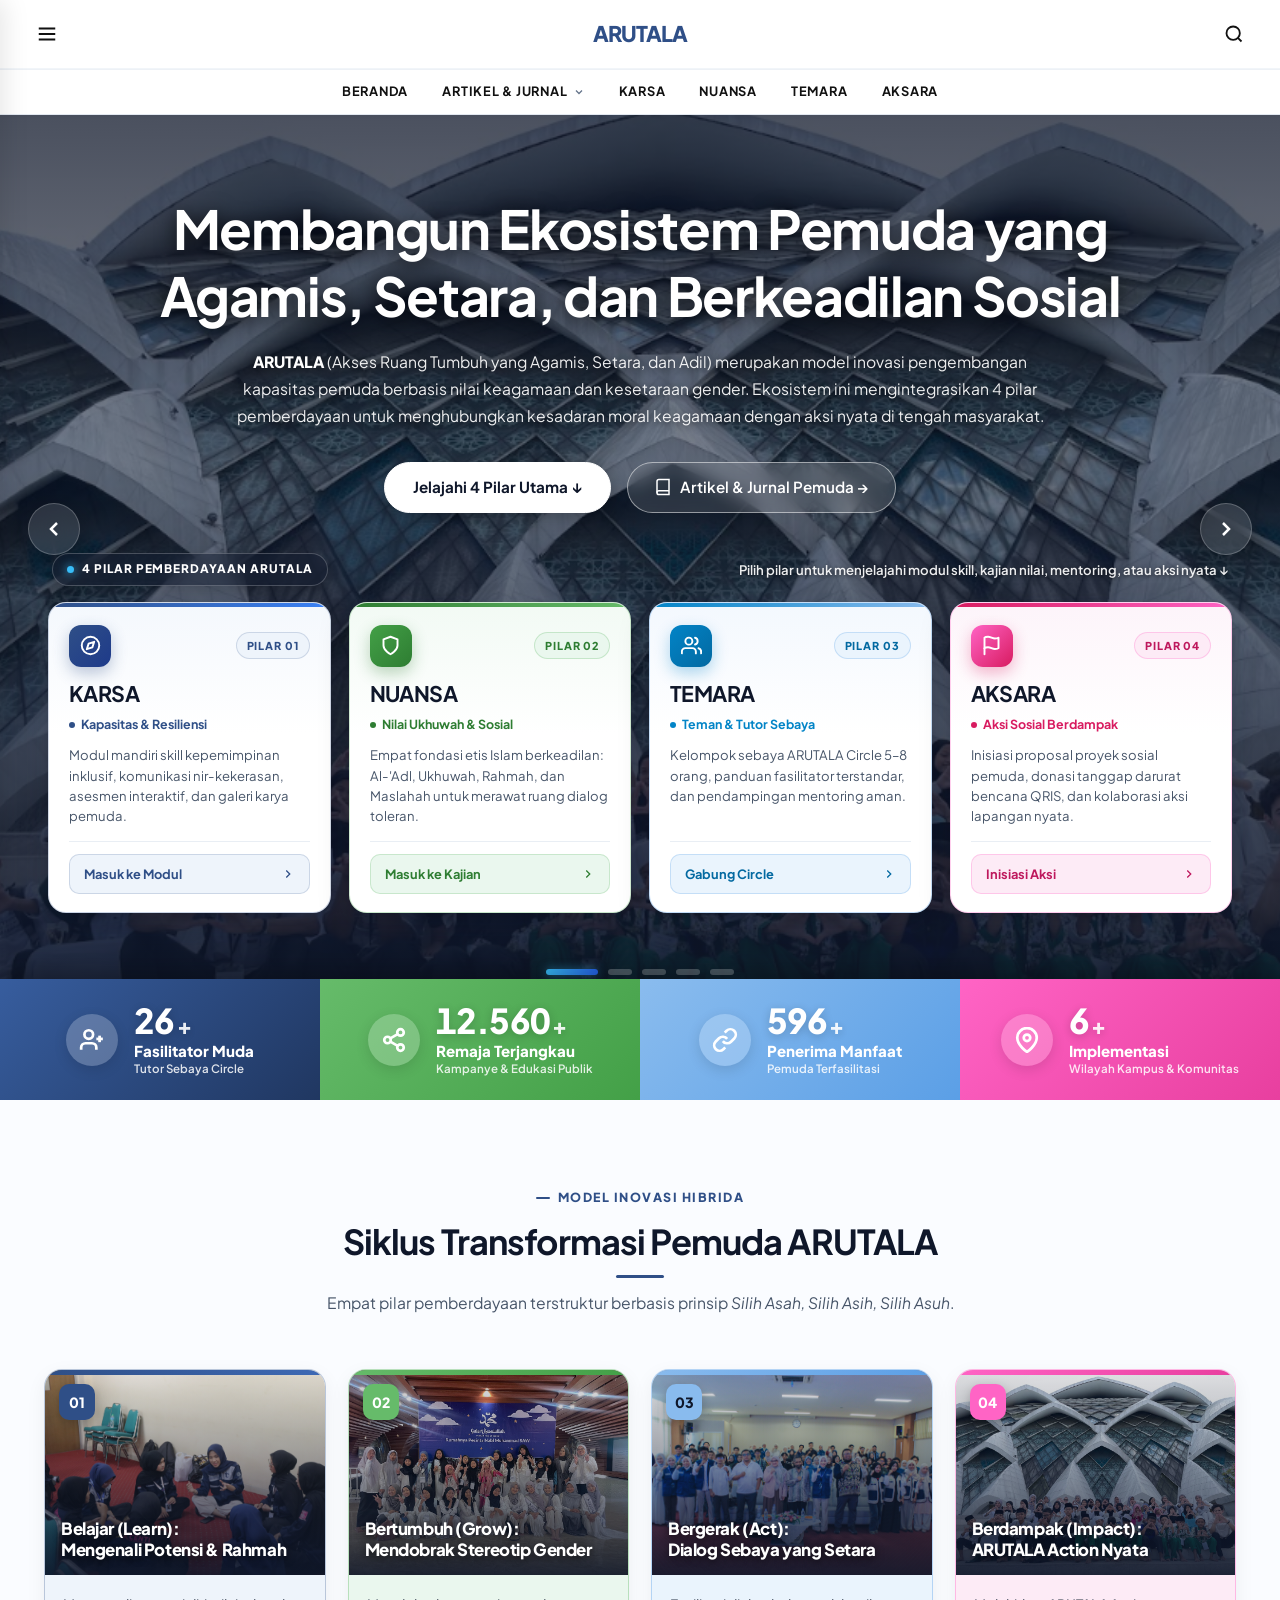
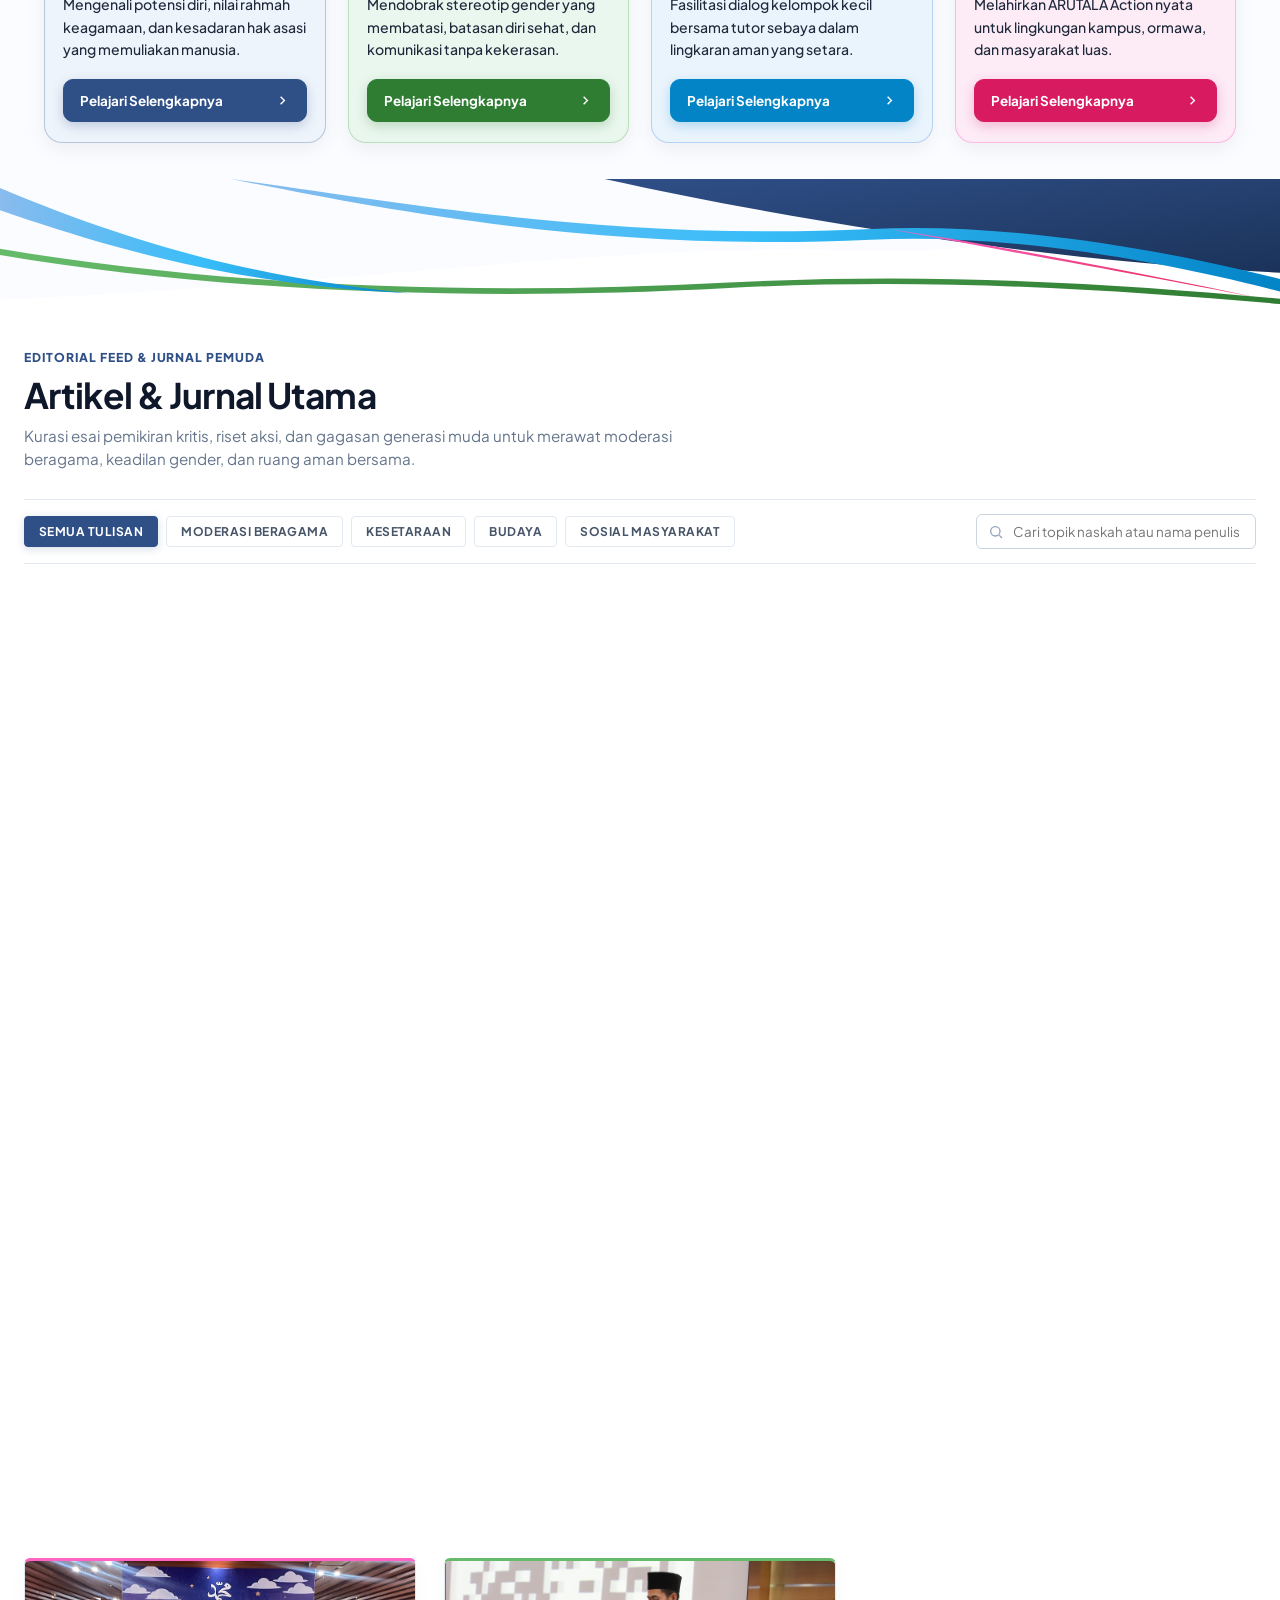
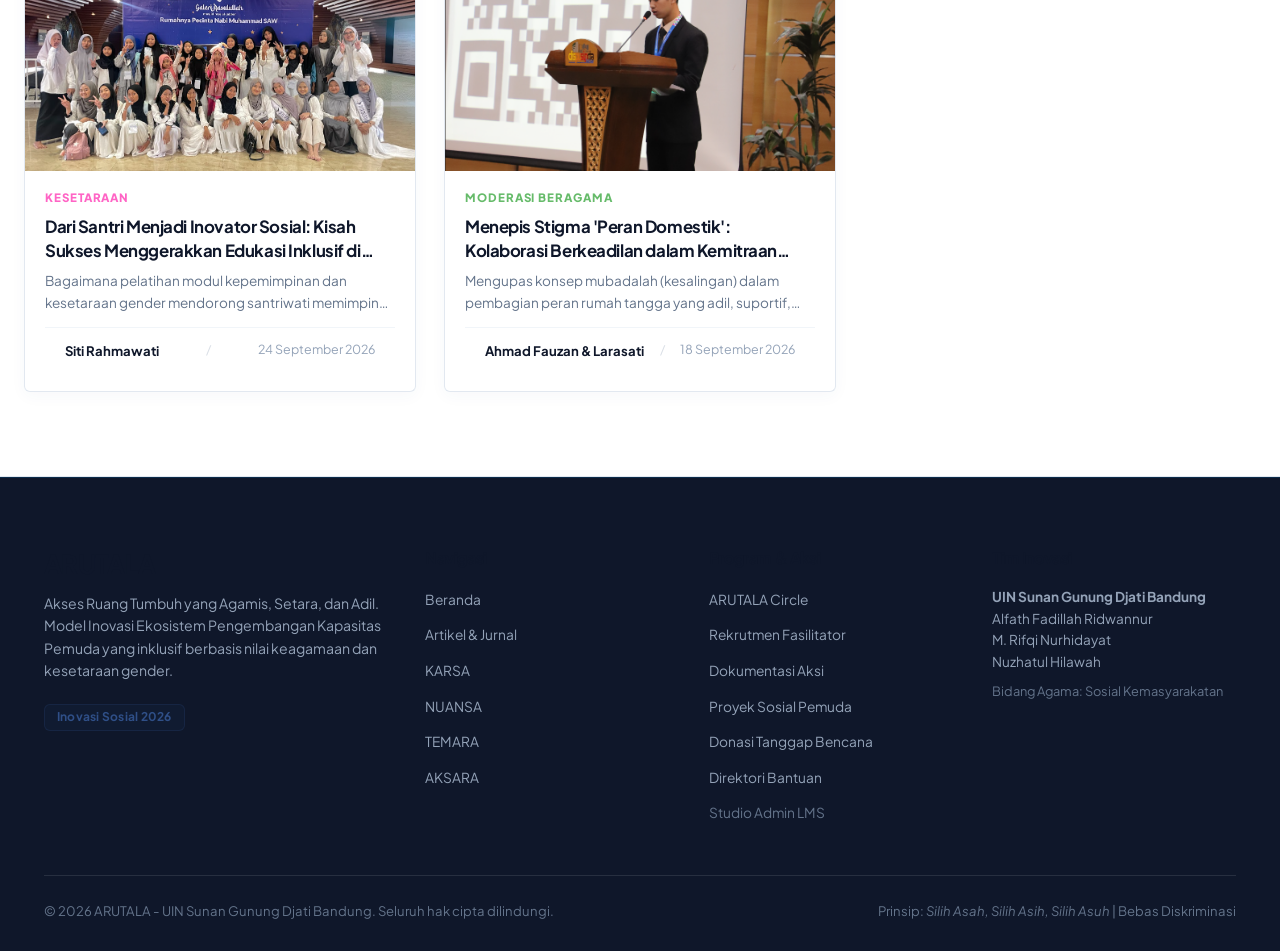
==== commit ad73a670: "feat: implement signature wave ribbon dividers across all pillars and clean character encoding" ====
--- a/index.html
+++ b/index.html
@@ -4,14 +4,14 @@
 <head>
   <meta charset="UTF-8">
   <meta name="viewport" content="width=device-width, initial-scale=1.0">
-  <title>ARUTALA â€” Akses Ruang Tumbuh yang Agamis, Setara, dan Adil | Inovasi Sosial Pemuda</title>
+  <title>ARUTALA - Akses Ruang Tumbuh yang Agamis, Setara, dan Adil | Inovasi Sosial Pemuda</title>
 
   <!-- SEO & Social Meta -->
   <meta name="description"
     content="ARUTALA adalah ekosistem pengembangan kapasitas pemuda yang inklusif berbasis nilai keagamaan, moderasi beragama, dan kesetaraan gender. Menghubungkan platform digital, tutor sebaya, dan aksi sosial nyata.">
   <meta name="keywords"
     content="ARUTALA, kesetaraan gender, moderasi beragama, tutor sebaya, kepemudaan, UIN Sunan Gunung Djati, inovasi sosial">
-  <meta property="og:title" content="ARUTALA â€” Akses Ruang Tumbuh yang Agamis, Setara, dan Adil">
+  <meta property="og:title" content="ARUTALA - Akses Ruang Tumbuh yang Agamis, Setara, dan Adil">
   <meta property="og:description"
     content="Model Inovasi Ekosistem Pengembangan Kapasitas Pemuda yang Inklusif Berbasis Nilai Keagamaan dan Kesetaraan Gender.">
   <meta property="og:type" content="website">
@@ -851,7 +851,7 @@
               <span>Peserta Belajar (Mentee)</span>
               <span class="badge badge-green" style="font-size: 0.72rem;">Siswa / Mhs</span>
             </h4>
-            <p style="margin-bottom: 0; font-size: 0.78rem;">Masuk kelompok 5â€“8 orang, didampingi tutor sebaya intensif.
+            <p style="margin-bottom: 0; font-size: 0.78rem;">Masuk kelompok 5-8 orang, didampingi tutor sebaya intensif.
             </p>
           </div>
 
--- a/css/style.css
+++ b/css/style.css
@@ -1229,6 +1229,75 @@
 @media (max-width: 768px) {
   .arutala-wave-divider svg {
     height: 70px;
+  }
+}
+
+/* Varian Pemisah Gelombang Organik untuk Halaman Pilar KARSA */
+.arutala-wave-divider.wave-divider-karsa {
+  background: #E2EDFA;
+  margin-top: -1px;
+  margin-bottom: -1px;
+}
+
+.wave-divider-karsa svg {
+  height: 110px;
+}
+
+@media (max-width: 992px) {
+  .wave-divider-karsa svg {
+    height: 85px;
+  }
+}
+
+@media (max-width: 768px) {
+  .wave-divider-karsa svg {
+    height: 60px;
+  }
+}
+
+/* Varian Pemisah Gelombang Organik untuk Halaman Pilar NUANSA */
+.arutala-wave-divider.wave-divider-nuansa {
+  background: #DCFCE7;
+  margin-top: -1px;
+  margin-bottom: -1px;
+}
+.wave-divider-nuansa svg {
+  height: 110px;
+}
+
+/* Varian Pemisah Gelombang Organik untuk Halaman Pilar TEMARA */
+.arutala-wave-divider.wave-divider-temara {
+  background: #E0F2FE;
+  margin-top: -1px;
+  margin-bottom: -1px;
+}
+.wave-divider-temara svg {
+  height: 110px;
+}
+
+/* Varian Pemisah Gelombang Organik untuk Halaman Pilar AKSARA */
+.arutala-wave-divider.wave-divider-aksara {
+  background: #FCE7F3;
+  margin-top: -1px;
+  margin-bottom: -1px;
+}
+.wave-divider-aksara svg {
+  height: 110px;
+}
+
+@media (max-width: 992px) {
+  .wave-divider-nuansa svg,
+  .wave-divider-temara svg,
+  .wave-divider-aksara svg {
+    height: 85px;
+  }
+}
+
+@media (max-width: 768px) {
+  .wave-divider-nuansa svg,
+  .wave-divider-temara svg,
+  .wave-divider-aksara svg {
+    height: 60px;
   }
 }
 
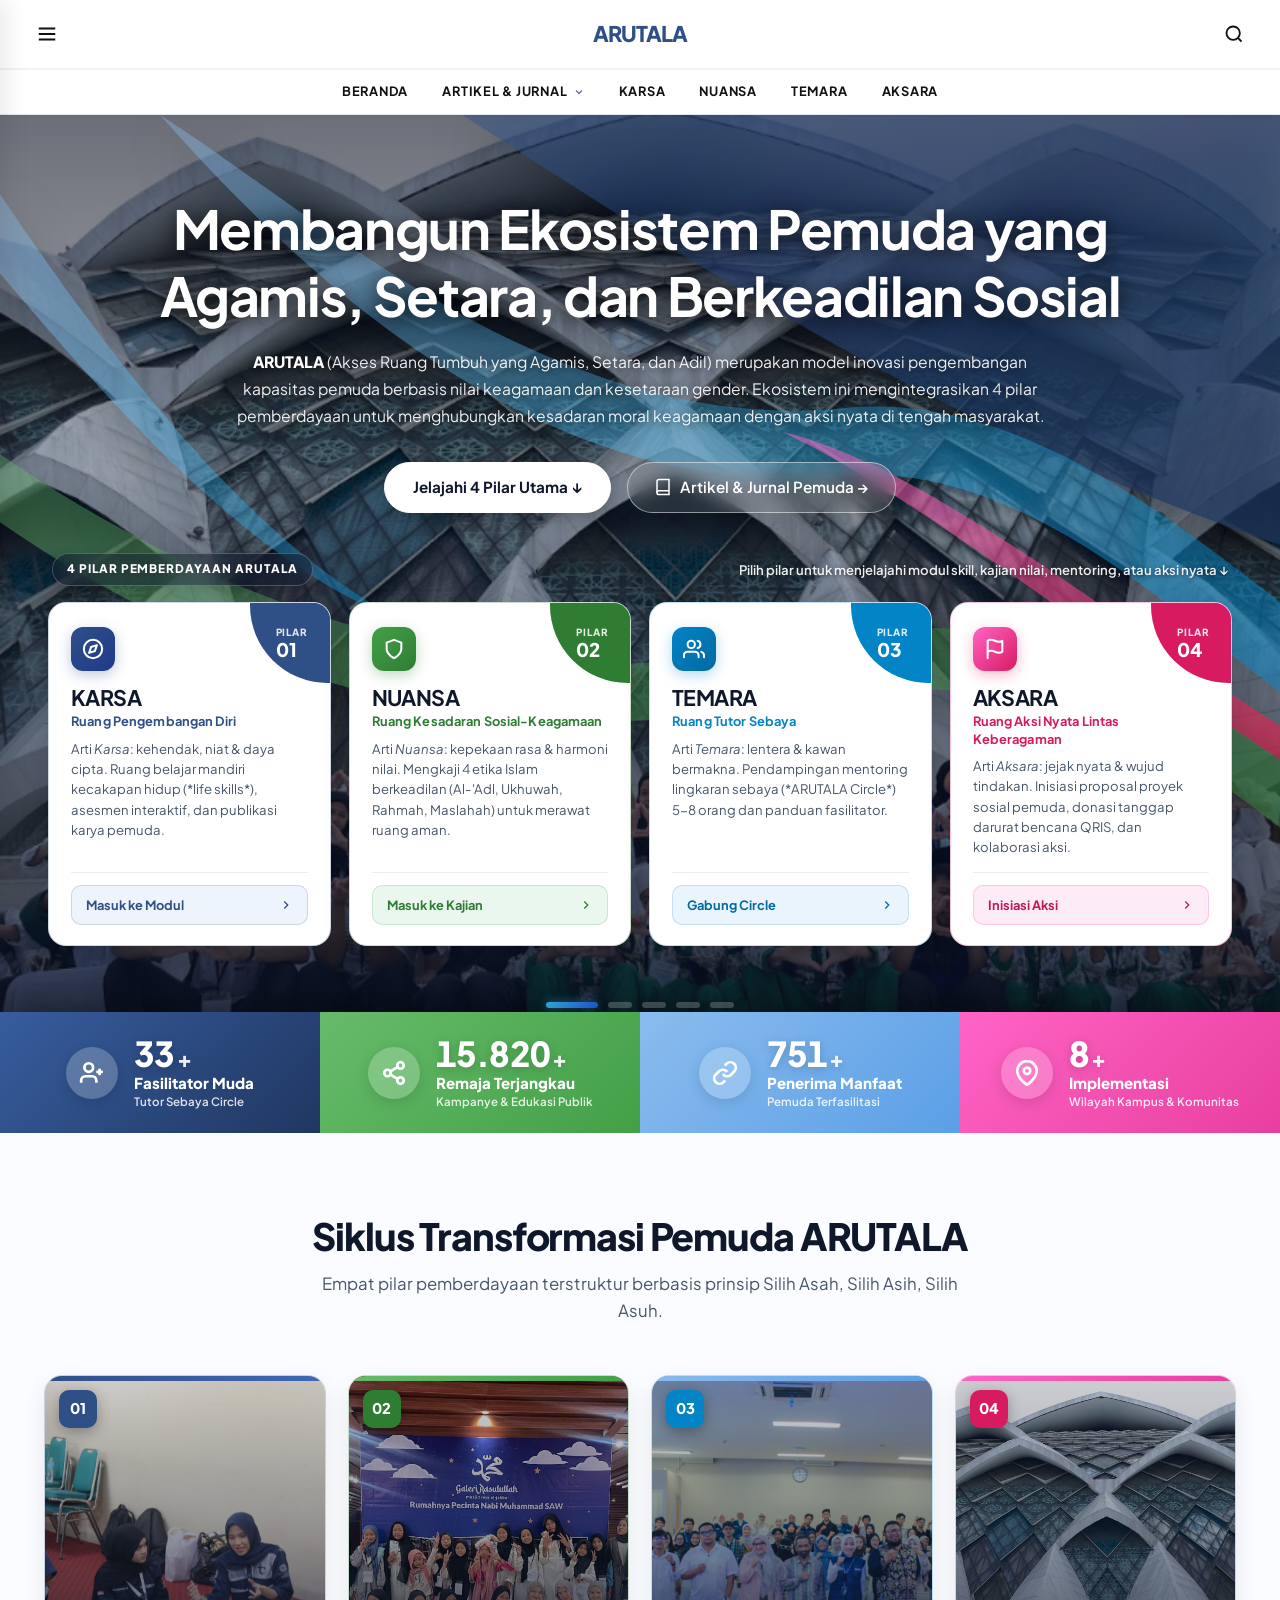
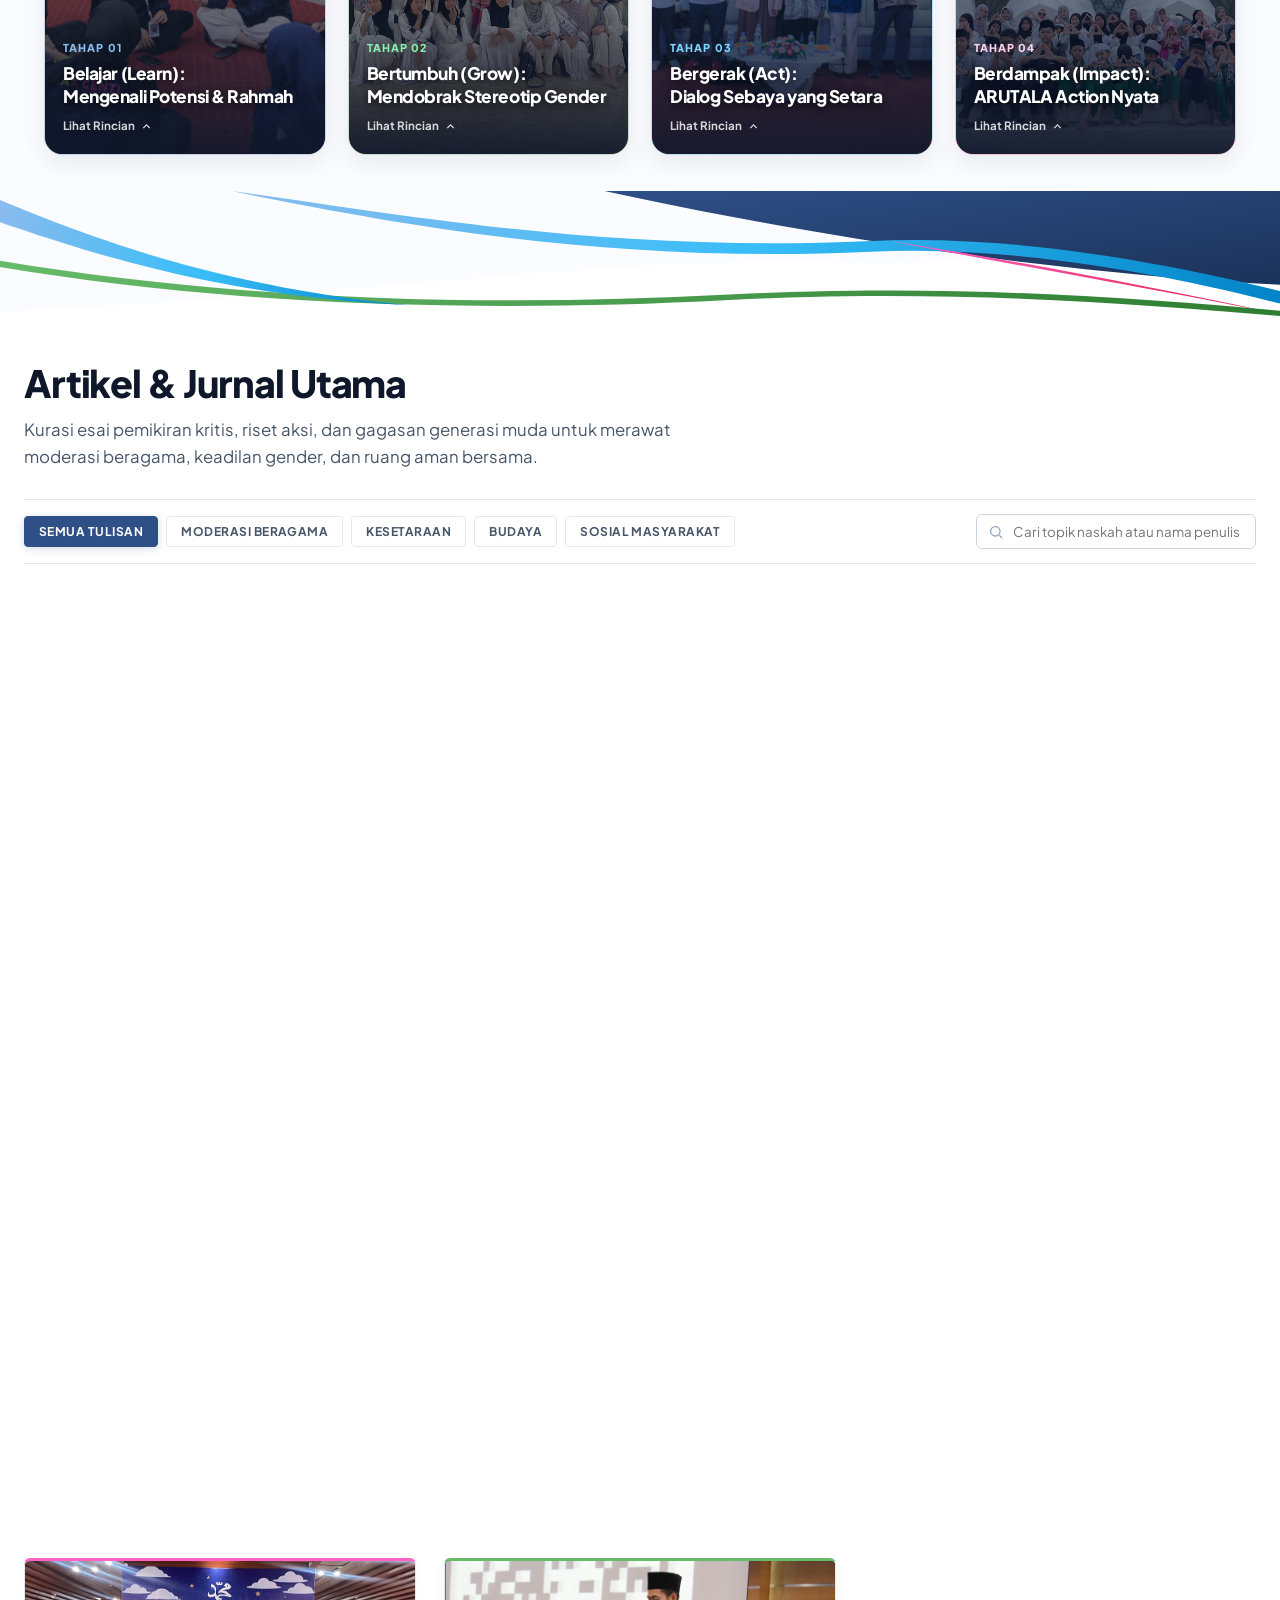
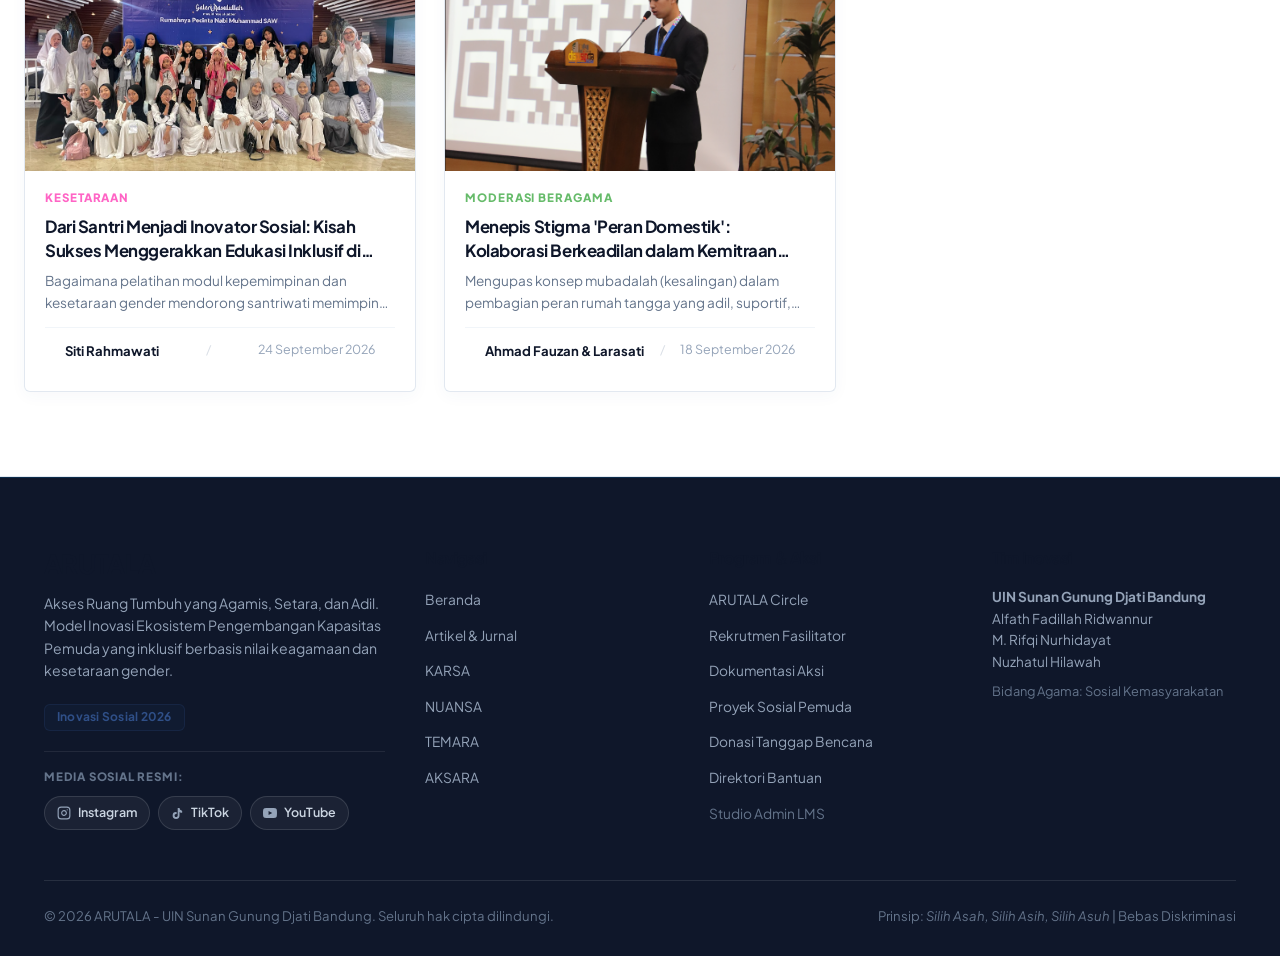
==== commit 9448e98f: "feat: perbarui hero shadow overlay palet, simplifikasi judul section, dan integrasi komponen interak" ====
--- a/index.html
+++ b/index.html
@@ -163,6 +163,25 @@
           + Upload Tulisan
         </button>
       </div>
+
+      <!-- Kanal Media Sosial Resmi (Mobile Drawer) -->
+      <div class="uss-drawer-social">
+        <span class="uss-drawer-social-label">Kanal Resmi ARUTALA:</span>
+        <div class="uss-drawer-social-links">
+          <a href="https://www.instagram.com/arutalaproject.id" target="_blank" rel="noopener noreferrer" class="uss-drawer-social-btn" title="Instagram Resmi @arutalaproject.id">
+            <svg viewBox="0 0 24 24" fill="none" stroke="currentColor" stroke-width="2" width="15" height="15"><rect x="2" y="2" width="20" height="20" rx="5" ry="5"></rect><path d="M16 11.37A4 4 0 1 1 12.63 8 4 4 0 0 1 16 11.37z"></path><line x1="17.5" y1="6.5" x2="17.51" y2="6.5"></line></svg>
+            <span>Instagram</span>
+          </a>
+          <a href="https://www.tiktok.com/@arutalaproject.id" target="_blank" rel="noopener noreferrer" class="uss-drawer-social-btn" title="TikTok Resmi @arutalaproject.id">
+            <svg viewBox="0 0 24 24" fill="currentColor" width="14" height="14"><path d="M19.59 6.69a4.83 4.83 0 0 1-3.77-4.25V2h-3.45v13.67a2.89 2.89 0 0 1-5.2 1.74 2.89 2.89 0 0 1 2.31-4.64c.298 0 .592.046.87.136V9.42a6.32 6.32 0 0 0-.87-.06A6.33 6.33 0 0 0 3 15.69a6.34 6.34 0 0 0 6.34 6.34 6.34 6.34 0 0 0 6.34-6.34V9.08a8.16 8.16 0 0 0 4.91 1.62v-3.5a4.85 4.85 0 0 1-1-.51z"/></svg>
+            <span>TikTok</span>
+          </a>
+          <a href="https://youtube.com/@arutalaprojectt?si=-nFBByN6sUsvvXWY" target="_blank" rel="noopener noreferrer" class="uss-drawer-social-btn" title="YouTube Resmi Arutala Project">
+            <svg viewBox="0 0 24 24" fill="currentColor" width="15" height="15"><path d="M23.498 6.186a3.016 3.016 0 0 0-2.122-2.136C19.505 3.545 12 3.545 12 3.545s-7.505 0-9.377.505A3.017 3.017 0 0 0 .502 6.186C0 8.07 0 12 0 12s0 3.93.502 5.814a3.016 3.016 0 0 0 2.122 2.136c1.871.505 9.376.505 9.376.505s7.505 0 9.377-.505a3.015 3.015 0 0 0 2.122-2.136C24 15.93 24 12 24 12s0-3.93-.502-5.814zM9.545 15.568V8.432L15.818 12l-6.273 3.568z"/></svg>
+            <span>YouTube</span>
+          </a>
+        </div>
+      </div>
     </div>
   </aside>
 
@@ -205,13 +224,48 @@
           </div>
         </div>
 
-        <!-- Tombol Panah Navigasi Slider Kiri & Kanan (Smooth Glass Floating Controls) -->
-        <button type="button" class="hero-nav-btn hero-nav-prev" id="btnHeroPrev" aria-label="Slide Sebelumnya" title="Slide Sebelumnya">
-          <svg viewBox="0 0 24 24" fill="none" stroke="currentColor" stroke-width="2.5"><polyline points="15 18 9 12 15 6"></polyline></svg>
-        </button>
-        <button type="button" class="hero-nav-btn hero-nav-next" id="btnHeroNext" aria-label="Slide Selanjutnya" title="Slide Selanjutnya">
-          <svg viewBox="0 0 24 24" fill="none" stroke="currentColor" stroke-width="2.5"><polyline points="9 18 15 12 9 6"></polyline></svg>
-        </button>
+        <!-- Dynamic Palette Ribbon Shadows Overlay (Sesuai 4 Palet Resmi & Bentuk Gambar 3) -->
+        <div class="hero-palette-wave-overlay" aria-hidden="true">
+          <svg viewBox="0 0 1440 900" fill="none" xmlns="http://www.w3.org/2000/svg" preserveAspectRatio="none">
+            <defs>
+              <linearGradient id="heroWaveNavyGrad" x1="0%" y1="0%" x2="100%" y2="100%">
+                <stop offset="0%" stop-color="#2F4F87" stop-opacity="0.45" />
+                <stop offset="100%" stop-color="#1B335A" stop-opacity="0.68" />
+              </linearGradient>
+              <linearGradient id="heroWaveSkyGrad" x1="0%" y1="0%" x2="100%" y2="0%">
+                <stop offset="0%" stop-color="#89BBEE" stop-opacity="0.38" />
+                <stop offset="50%" stop-color="#38BDF8" stop-opacity="0.32" />
+                <stop offset="100%" stop-color="#0284C7" stop-opacity="0.46" />
+              </linearGradient>
+              <linearGradient id="heroWaveGreenGrad" x1="0%" y1="0%" x2="100%" y2="0%">
+                <stop offset="0%" stop-color="#66BB6A" stop-opacity="0.36" />
+                <stop offset="100%" stop-color="#2E7D32" stop-opacity="0.48" />
+              </linearGradient>
+              <linearGradient id="heroWavePinkGrad" x1="0%" y1="0%" x2="100%" y2="100%">
+                <stop offset="0%" stop-color="#FF64C5" stop-opacity="0.50" />
+                <stop offset="100%" stop-color="#E11D48" stop-opacity="0.62" />
+              </linearGradient>
+              <filter id="heroRibbonShadow" x="-10%" y="-10%" width="120%" height="120%">
+                <feDropShadow dx="0" dy="16" stdDeviation="24" flood-color="#000000" flood-opacity="0.55" />
+              </filter>
+            </defs>
+
+            <!-- Gelombang Navy Kanan Atas (Swoosh Besar Miring Kanan) -->
+            <path d="M 520,0 C 760,120 1060,280 1440,380 L 1440,0 Z" fill="url(#heroWaveNavyGrad)" filter="url(#heroRibbonShadow)" />
+
+            <!-- Pita Melengkung Dinamis Sky Blue (Menjalar Miring Melintasi Tengah) -->
+            <path d="M 180,0 C 360,160 620,340 940,320 C 1140,300 1320,440 1440,510 L 1440,430 C 1320,360 1140,240 940,260 C 620,280 360,90 180,0 Z" fill="url(#heroWaveSkyGrad)" filter="url(#heroRibbonShadow)" />
+
+            <!-- Aksen Tajam Pita Pink (Swoosh Tajam Khas Brand ARUTALA) -->
+            <path d="M 880,280 C 1040,340 1240,470 1440,570 L 1440,540 C 1240,440 1040,310 880,280 Z" fill="url(#heroWavePinkGrad)" filter="url(#heroRibbonShadow)" />
+
+            <!-- Pita Melengkung Fresh Green di Bawah (Khas Palet Moderasi Beragama) -->
+            <path d="M 0,360 C 260,500 560,570 880,520 C 1120,480 1300,540 1440,630 L 1440,570 C 1300,490 1120,420 880,470 C 560,520 260,440 0,300 Z" fill="url(#heroWaveGreenGrad)" filter="url(#heroRibbonShadow)" />
+
+            <!-- Aksen Lengkung Sky Blue di Kiri Bawah -->
+            <path d="M 0,70 C 120,210 280,380 460,450 C 280,400 120,250 0,140 Z" fill="url(#heroWaveSkyGrad)" filter="url(#heroRibbonShadow)" />
+          </svg>
+        </div>
 
         <!-- Indikator Slide (Modern Glowing Pill Indicators) -->
         <div class="hero-indicators" id="heroIndicators">
@@ -253,7 +307,6 @@
           <div class="hero-pillars-container" id="pilar-arutala">
             <div class="hero-pillars-header">
               <span class="hero-pillars-kicker">
-                <span class="pillar-kicker-dot"></span>
                 4 PILAR PEMBERDAYAAN ARUTALA
               </span>
               <p class="hero-pillars-sub">Pilih pilar untuk menjelajahi modul skill, kajian nilai, mentoring, atau aksi nyata &darr;</p>
@@ -262,6 +315,10 @@
             <div class="hero-pillars-cards-grid">
               <!-- Pilar 1: KARSA -->
               <a href="karsa.html" class="hero-pillar-glass-card pillar-card-karsa" title="Masuk ke Pilar KARSA">
+                <div class="pillar-card-number">
+                  <span class="pillar-number-kicker">PILAR</span>
+                  <span class="pillar-number-val">01</span>
+                </div>
                 <div class="pillar-glass-top">
                   <div class="pillar-icon-badge">
                     <svg viewBox="0 0 24 24" fill="none" stroke="currentColor" stroke-width="2.2" stroke-linecap="round" stroke-linejoin="round">
@@ -269,12 +326,11 @@
                       <polygon points="16.24 7.76 14.12 14.12 7.76 16.24 9.88 9.88 16.24 7.76"></polygon>
                     </svg>
                   </div>
-                  <span class="pillar-number-tag">PILAR 01</span>
                 </div>
                 <div class="pillar-glass-body">
                   <h3 class="pillar-glass-title">KARSA</h3>
-                  <div class="pillar-glass-role">Kapasitas &amp; Resiliensi</div>
-                  <p class="pillar-glass-desc">Modul mandiri skill kepemimpinan inklusif, komunikasi nir-kekerasan, asesmen interaktif, dan galeri karya pemuda.</p>
+                  <div class="pillar-glass-role">Ruang Pengembangan Diri</div>
+                  <p class="pillar-glass-desc">Arti <em>Karsa</em>: kehendak, niat &amp; daya cipta. Ruang belajar mandiri kecakapan hidup (*life skills*), asesmen interaktif, dan publikasi karya pemuda.</p>
                 </div>
                 <div class="pillar-glass-footer">
                   <div class="pillar-action-pill">
@@ -286,18 +342,21 @@
 
               <!-- Pilar 2: NUANSA -->
               <a href="nuansa.html" class="hero-pillar-glass-card pillar-card-nuansa" title="Masuk ke Pilar NUANSA">
+                <div class="pillar-card-number">
+                  <span class="pillar-number-kicker">PILAR</span>
+                  <span class="pillar-number-val">02</span>
+                </div>
                 <div class="pillar-glass-top">
                   <div class="pillar-icon-badge">
                     <svg viewBox="0 0 24 24" fill="none" stroke="currentColor" stroke-width="2.2" stroke-linecap="round" stroke-linejoin="round">
                       <path d="M12 22s8-4 8-10V5l-8-3-8 3v7c0 6 8 10 8 10z"></path>
                     </svg>
                   </div>
-                  <span class="pillar-number-tag">PILAR 02</span>
                 </div>
                 <div class="pillar-glass-body">
                   <h3 class="pillar-glass-title">NUANSA</h3>
-                  <div class="pillar-glass-role">Nilai Ukhuwah &amp; Sosial</div>
-                  <p class="pillar-glass-desc">Empat fondasi etis Islam berkeadilan: Al-'Adl, Ukhuwah, Rahmah, dan Maslahah untuk merawat ruang dialog toleran.</p>
+                  <div class="pillar-glass-role">Ruang Kesadaran Sosial-Keagamaan</div>
+                  <p class="pillar-glass-desc">Arti <em>Nuansa</em>: kepekaan rasa &amp; harmoni nilai. Mengkaji 4 etika Islam berkeadilan (Al-'Adl, Ukhuwah, Rahmah, Maslahah) untuk merawat ruang aman.</p>
                 </div>
                 <div class="pillar-glass-footer">
                   <div class="pillar-action-pill">
@@ -309,6 +368,10 @@
 
               <!-- Pilar 3: TEMARA -->
               <a href="temara.html" class="hero-pillar-glass-card pillar-card-temara" title="Masuk ke Pilar TEMARA">
+                <div class="pillar-card-number">
+                  <span class="pillar-number-kicker">PILAR</span>
+                  <span class="pillar-number-val">03</span>
+                </div>
                 <div class="pillar-glass-top">
                   <div class="pillar-icon-badge">
                     <svg viewBox="0 0 24 24" fill="none" stroke="currentColor" stroke-width="2.2" stroke-linecap="round" stroke-linejoin="round">
@@ -318,12 +381,11 @@
                       <path d="M16 3.13a4 4 0 0 1 0 7.75"></path>
                     </svg>
                   </div>
-                  <span class="pillar-number-tag">PILAR 03</span>
                 </div>
                 <div class="pillar-glass-body">
                   <h3 class="pillar-glass-title">TEMARA</h3>
-                  <div class="pillar-glass-role">Teman &amp; Tutor Sebaya</div>
-                  <p class="pillar-glass-desc">Kelompok sebaya ARUTALA Circle 5–8 orang, panduan fasilitator terstandar, dan pendampingan mentoring aman.</p>
+                  <div class="pillar-glass-role">Ruang Tutor Sebaya</div>
+                  <p class="pillar-glass-desc">Arti <em>Temara</em>: lentera &amp; kawan bermakna. Pendampingan mentoring lingkaran sebaya (*ARUTALA Circle*) 5-8 orang dan panduan fasilitator.</p>
                 </div>
                 <div class="pillar-glass-footer">
                   <div class="pillar-action-pill">
@@ -335,6 +397,10 @@
 
               <!-- Pilar 4: AKSARA -->
               <a href="aksara.html" class="hero-pillar-glass-card pillar-card-aksara" title="Masuk ke Pilar AKSARA">
+                <div class="pillar-card-number">
+                  <span class="pillar-number-kicker">PILAR</span>
+                  <span class="pillar-number-val">04</span>
+                </div>
                 <div class="pillar-glass-top">
                   <div class="pillar-icon-badge">
                     <svg viewBox="0 0 24 24" fill="none" stroke="currentColor" stroke-width="2.2" stroke-linecap="round" stroke-linejoin="round">
@@ -342,12 +408,11 @@
                       <line x1="4" y1="22" x2="4" y2="15"></line>
                     </svg>
                   </div>
-                  <span class="pillar-number-tag">PILAR 04</span>
                 </div>
                 <div class="pillar-glass-body">
                   <h3 class="pillar-glass-title">AKSARA</h3>
-                  <div class="pillar-glass-role">Aksi Sosial Berdampak</div>
-                  <p class="pillar-glass-desc">Inisiasi proposal proyek sosial pemuda, donasi tanggap darurat bencana QRIS, dan kolaborasi aksi lapangan nyata.</p>
+                  <div class="pillar-glass-role">Ruang Aksi Nyata Lintas Keberagaman</div>
+                  <p class="pillar-glass-desc">Arti <em>Aksara</em>: jejak nyata &amp; wujud tindakan. Inisiasi proposal proyek sosial pemuda, donasi tanggap darurat bencana QRIS, dan kolaborasi aksi.</p>
                 </div>
                 <div class="pillar-glass-footer">
                   <div class="pillar-action-pill">
@@ -436,9 +501,8 @@
     <section class="section-pad" id="siklus-pemuda">
       <div class="container">
         <div class="section-header">
-          <span class="section-kicker">Model Inovasi Hibrida</span>
           <h2>Siklus Transformasi Pemuda ARUTALA</h2>
-          <p>Empat pilar pemberdayaan terstruktur berbasis prinsip <em>Silih Asah, Silih Asih, Silih Asuh</em>.</p>
+          <p>Empat pilar pemberdayaan terstruktur berbasis prinsip Silih Asah, Silih Asih, Silih Asuh.</p>
         </div>
 
         <div class="cycle-carousel" id="cycle-carousel">
@@ -451,15 +515,35 @@
           <div class="cycle-carousel-track" id="cycle-carousel-track" tabindex="0" aria-label="Geser siklus transformasi pemuda">
             <!-- Tahap 1: Belajar -->
             <article class="cycle-slide cycle-slide-navy" data-cycle-index="0">
-              <div class="cycle-slide-media">
-                <img src="img/circle_mentoring_sebaya.jpg" alt="Sesi belajar dan mentoring sebaya ARUTALA">
-                <div class="cycle-slide-media-overlay"></div>
+              <div class="cycle-slide-front">
+                <img src="img/circle_mentoring_sebaya.jpg" alt="Sesi belajar dan mentoring sebaya ARUTALA" class="cycle-slide-front-img">
+                <div class="cycle-slide-front-overlay"></div>
                 <span class="cycle-slide-step">01</span>
-                <h3 class="cycle-slide-overlay-title">Belajar (Learn):<br>Mengenali Potensi &amp; Rahmah</h3>
+                <div class="cycle-slide-front-caption">
+                  <span class="cycle-slide-phase-tag">TAHAP 01</span>
+                  <h3 class="cycle-slide-overlay-title">Belajar (Learn):<br>Mengenali Potensi &amp; Rahmah</h3>
+                  <div class="cycle-slide-hover-hint">
+                    <span>Lihat Rincian</span>
+                    <svg viewBox="0 0 24 24" fill="none" stroke="currentColor" stroke-width="2.5" width="13" height="13"><polyline points="18 15 12 9 6 15"></polyline></svg>
+                  </div>
+                </div>
               </div>
-              <div class="cycle-slide-body">
-                <p>Mengenali potensi diri, nilai rahmah keagamaan, dan kesadaran hak asasi yang memuliakan manusia.</p>
-                <a href="karsa.html" class="cycle-slide-more">
+              <div class="cycle-slide-content">
+                <div class="cycle-slide-content-top">
+                  <span class="cycle-slide-content-badge">TAHAP 01</span>
+                  <div class="cycle-slide-content-icon">
+                    <svg viewBox="0 0 24 24" fill="none" stroke="currentColor" stroke-width="2.2" width="20" height="20">
+                      <circle cx="12" cy="12" r="10"></circle>
+                      <polygon points="16.24 7.76 14.12 14.12 7.76 16.24 9.88 9.88 16.24 7.76"></polygon>
+                    </svg>
+                  </div>
+                </div>
+                <div>
+                  <h3 class="cycle-slide-content-title">Belajar (Learn)</h3>
+                  <div class="cycle-slide-content-subtitle">Mengenali Potensi &amp; Rahmah</div>
+                  <p class="cycle-slide-content-desc">Mengenali potensi diri, nilai rahmah keagamaan, dan kesadaran hak asasi yang memuliakan manusia.</p>
+                </div>
+                <a href="karsa.html" class="cycle-slide-content-btn">
                   <span>Pelajari Selengkapnya</span>
                   <svg viewBox="0 0 24 24" fill="none" stroke="currentColor" stroke-width="2.2" width="15" height="15"><polyline points="9 18 15 12 9 6"></polyline></svg>
                 </a>
@@ -468,15 +552,34 @@
 
             <!-- Tahap 2: Bertumbuh -->
             <article class="cycle-slide cycle-slide-green" data-cycle-index="1">
-              <div class="cycle-slide-media">
-                <img src="img/santriwati_galeri_rasulullah.png" alt="Pemuda bertumbuh dalam ruang aman dan setara">
-                <div class="cycle-slide-media-overlay"></div>
+              <div class="cycle-slide-front">
+                <img src="img/santriwati_galeri_rasulullah.png" alt="Pemuda bertumbuh dalam ruang aman dan setara" class="cycle-slide-front-img">
+                <div class="cycle-slide-front-overlay"></div>
                 <span class="cycle-slide-step">02</span>
-                <h3 class="cycle-slide-overlay-title">Bertumbuh (Grow):<br>Mendobrak Stereotip Gender</h3>
+                <div class="cycle-slide-front-caption">
+                  <span class="cycle-slide-phase-tag">TAHAP 02</span>
+                  <h3 class="cycle-slide-overlay-title">Bertumbuh (Grow):<br>Mendobrak Stereotip Gender</h3>
+                  <div class="cycle-slide-hover-hint">
+                    <span>Lihat Rincian</span>
+                    <svg viewBox="0 0 24 24" fill="none" stroke="currentColor" stroke-width="2.5" width="13" height="13"><polyline points="18 15 12 9 6 15"></polyline></svg>
+                  </div>
+                </div>
               </div>
-              <div class="cycle-slide-body">
-                <p>Mendobrak stereotip gender yang membatasi, batasan diri sehat, dan komunikasi tanpa kekerasan.</p>
-                <a href="nuansa.html" class="cycle-slide-more">
+              <div class="cycle-slide-content">
+                <div class="cycle-slide-content-top">
+                  <span class="cycle-slide-content-badge">TAHAP 02</span>
+                  <div class="cycle-slide-content-icon">
+                    <svg viewBox="0 0 24 24" fill="none" stroke="currentColor" stroke-width="2.2" width="20" height="20">
+                      <path d="M12 22s8-4 8-10V5l-8-3-8 3v7c0 6 8 10 8 10z"></path>
+                    </svg>
+                  </div>
+                </div>
+                <div>
+                  <h3 class="cycle-slide-content-title">Bertumbuh (Grow)</h3>
+                  <div class="cycle-slide-content-subtitle">Mendobrak Stereotip Gender</div>
+                  <p class="cycle-slide-content-desc">Mendobrak stereotip gender yang membatasi, batasan diri sehat, dan komunikasi tanpa kekerasan.</p>
+                </div>
+                <a href="nuansa.html" class="cycle-slide-content-btn">
                   <span>Pelajari Selengkapnya</span>
                   <svg viewBox="0 0 24 24" fill="none" stroke="currentColor" stroke-width="2.2" width="15" height="15"><polyline points="9 18 15 12 9 6"></polyline></svg>
                 </a>
@@ -485,15 +588,37 @@
 
             <!-- Tahap 3: Bergerak -->
             <article class="cycle-slide cycle-slide-sky" data-cycle-index="2">
-              <div class="cycle-slide-media">
-                <img src="img/pelatihan_fasilitator_auditorium.jpg" alt="Dialog kelompok kecil bersama tutor sebaya">
-                <div class="cycle-slide-media-overlay"></div>
+              <div class="cycle-slide-front">
+                <img src="img/pelatihan_fasilitator_auditorium.jpg" alt="Dialog kelompok kecil bersama tutor sebaya" class="cycle-slide-front-img">
+                <div class="cycle-slide-front-overlay"></div>
                 <span class="cycle-slide-step">03</span>
-                <h3 class="cycle-slide-overlay-title">Bergerak (Act):<br>Dialog Sebaya yang Setara</h3>
+                <div class="cycle-slide-front-caption">
+                  <span class="cycle-slide-phase-tag">TAHAP 03</span>
+                  <h3 class="cycle-slide-overlay-title">Bergerak (Act):<br>Dialog Sebaya yang Setara</h3>
+                  <div class="cycle-slide-hover-hint">
+                    <span>Lihat Rincian</span>
+                    <svg viewBox="0 0 24 24" fill="none" stroke="currentColor" stroke-width="2.5" width="13" height="13"><polyline points="18 15 12 9 6 15"></polyline></svg>
+                  </div>
+                </div>
               </div>
-              <div class="cycle-slide-body">
-                <p>Fasilitasi dialog kelompok kecil bersama tutor sebaya dalam lingkaran aman yang setara.</p>
-                <a href="temara.html" class="cycle-slide-more">
+              <div class="cycle-slide-content">
+                <div class="cycle-slide-content-top">
+                  <span class="cycle-slide-content-badge">TAHAP 03</span>
+                  <div class="cycle-slide-content-icon">
+                    <svg viewBox="0 0 24 24" fill="none" stroke="currentColor" stroke-width="2.2" width="20" height="20">
+                      <path d="M17 21v-2a4 4 0 0 0-4-4H5a4 4 0 0 0-4 4v2"></path>
+                      <circle cx="9" cy="7" r="4"></circle>
+                      <path d="M23 21v-2a4 4 0 0 0-3-3.87"></path>
+                      <path d="M16 3.13a4 4 0 0 1 0 7.75"></path>
+                    </svg>
+                  </div>
+                </div>
+                <div>
+                  <h3 class="cycle-slide-content-title">Bergerak (Act)</h3>
+                  <div class="cycle-slide-content-subtitle">Dialog Sebaya yang Setara</div>
+                  <p class="cycle-slide-content-desc">Fasilitasi dialog kelompok kecil bersama tutor sebaya dalam lingkaran aman yang setara.</p>
+                </div>
+                <a href="temara.html" class="cycle-slide-content-btn">
                   <span>Pelajari Selengkapnya</span>
                   <svg viewBox="0 0 24 24" fill="none" stroke="currentColor" stroke-width="2.2" width="15" height="15"><polyline points="9 18 15 12 9 6"></polyline></svg>
                 </a>
@@ -502,15 +627,35 @@
 
             <!-- Tahap 4: Berdampak -->
             <article class="cycle-slide cycle-slide-pink" data-cycle-index="3">
-              <div class="cycle-slide-media">
-                <img src="img/harmoni_pemuda_aljabbar.png" alt="Aksi sosial pemuda ARUTALA di masyarakat">
-                <div class="cycle-slide-media-overlay"></div>
+              <div class="cycle-slide-front">
+                <img src="img/harmoni_pemuda_aljabbar.png" alt="Aksi sosial pemuda ARUTALA di masyarakat" class="cycle-slide-front-img">
+                <div class="cycle-slide-front-overlay"></div>
                 <span class="cycle-slide-step">04</span>
-                <h3 class="cycle-slide-overlay-title">Berdampak (Impact):<br>ARUTALA Action Nyata</h3>
+                <div class="cycle-slide-front-caption">
+                  <span class="cycle-slide-phase-tag">TAHAP 04</span>
+                  <h3 class="cycle-slide-overlay-title">Berdampak (Impact):<br>ARUTALA Action Nyata</h3>
+                  <div class="cycle-slide-hover-hint">
+                    <span>Lihat Rincian</span>
+                    <svg viewBox="0 0 24 24" fill="none" stroke="currentColor" stroke-width="2.5" width="13" height="13"><polyline points="18 15 12 9 6 15"></polyline></svg>
+                  </div>
+                </div>
               </div>
-              <div class="cycle-slide-body">
-                <p>Melahirkan ARUTALA Action nyata untuk lingkungan kampus, ormawa, dan masyarakat luas.</p>
-                <a href="aksara.html" class="cycle-slide-more">
+              <div class="cycle-slide-content">
+                <div class="cycle-slide-content-top">
+                  <span class="cycle-slide-content-badge">TAHAP 04</span>
+                  <div class="cycle-slide-content-icon">
+                    <svg viewBox="0 0 24 24" fill="none" stroke="currentColor" stroke-width="2.2" width="20" height="20">
+                      <path d="M4 15s1-1 4-1 5 2 8 2 4-1 4-1V3s-1 1-4 1-5-2-8-2-4 1-4 1z"></path>
+                      <line x1="4" y1="22" x2="4" y2="15"></line>
+                    </svg>
+                  </div>
+                </div>
+                <div>
+                  <h3 class="cycle-slide-content-title">Berdampak (Impact)</h3>
+                  <div class="cycle-slide-content-subtitle">ARUTALA Action Nyata</div>
+                  <p class="cycle-slide-content-desc">Melahirkan ARUTALA Action nyata untuk lingkungan kampus, ormawa, dan masyarakat luas.</p>
+                </div>
+                <a href="aksara.html" class="cycle-slide-content-btn">
                   <span>Pelajari Selengkapnya</span>
                   <svg viewBox="0 0 24 24" fill="none" stroke="currentColor" stroke-width="2.2" width="15" height="15"><polyline points="9 18 15 12 9 6"></polyline></svg>
                 </a>
@@ -588,7 +733,6 @@
         <!-- Header Section: Clean USS Feed Header (Output Only) -->
         <div class="uss-feed-header">
           <div class="uss-feed-header-left" style="max-width: 820px;">
-            <div class="uss-feed-kicker">EDITORIAL FEED &amp; JURNAL PEMUDA</div>
             <h2 class="uss-feed-title">Artikel &amp; Jurnal Utama</h2>
             <p class="uss-feed-subtitle">
               Kurasi esai pemikiran kritis, riset aksi, dan gagasan generasi muda untuk merawat moderasi beragama,
@@ -1039,6 +1183,33 @@
             inklusif berbasis nilai keagamaan dan kesetaraan gender.
           </p>
           <span class="badge badge-blue" style="font-size: 0.75rem;">Inovasi Sosial 2026</span>
+
+          <!-- Media Sosial Resmi ARUTALA (Kompak di Bawah Inovasi Sosial 2026) -->
+          <div class="footer-brand-social">
+            <span class="footer-brand-social-label">Media Sosial Resmi:</span>
+            <div class="footer-brand-social-links">
+              <a href="https://www.instagram.com/arutalaproject.id" target="_blank" rel="noopener noreferrer" class="brand-social-pill pill-ig" title="Instagram: @arutalaproject.id">
+                <svg viewBox="0 0 24 24" fill="none" stroke="currentColor" stroke-width="2" stroke-linecap="round" stroke-linejoin="round" width="14" height="14">
+                  <rect x="2" y="2" width="20" height="20" rx="5" ry="5"></rect>
+                  <path d="M16 11.37A4 4 0 1 1 12.63 8 4 4 0 0 1 16 11.37z"></path>
+                  <line x1="17.5" y1="6.5" x2="17.51" y2="6.5"></line>
+                </svg>
+                <span>Instagram</span>
+              </a>
+              <a href="https://www.tiktok.com/@arutalaproject.id" target="_blank" rel="noopener noreferrer" class="brand-social-pill pill-tiktok" title="TikTok: @arutalaproject.id">
+                <svg viewBox="0 0 24 24" fill="currentColor" width="13" height="13">
+                  <path d="M19.59 6.69a4.83 4.83 0 0 1-3.77-4.25V2h-3.45v13.67a2.89 2.89 0 0 1-5.2 1.74 2.89 2.89 0 0 1 2.31-4.64c.298 0 .592.046.87.136V9.42a6.32 6.32 0 0 0-.87-.06A6.33 6.33 0 0 0 3 15.69a6.34 6.34 0 0 0 6.34 6.34 6.34 6.34 0 0 0 6.34-6.34V9.08a8.16 8.16 0 0 0 4.91 1.62v-3.5a4.85 4.85 0 0 1-1-.51z"/>
+                </svg>
+                <span>TikTok</span>
+              </a>
+              <a href="https://youtube.com/@arutalaprojectt?si=-nFBByN6sUsvvXWY" target="_blank" rel="noopener noreferrer" class="brand-social-pill pill-yt" title="YouTube: @arutalaprojectt">
+                <svg viewBox="0 0 24 24" fill="currentColor" width="14" height="14">
+                  <path d="M23.498 6.186a3.016 3.016 0 0 0-2.122-2.136C19.505 3.545 12 3.545 12 3.545s-7.505 0-9.377.505A3.017 3.017 0 0 0 .502 6.186C0 8.07 0 12 0 12s0 3.93.502 5.814a3.016 3.016 0 0 0 2.122 2.136c1.871.505 9.376.505 9.376.505s7.505 0 9.377-.505a3.015 3.015 0 0 0 2.122-2.136C24 15.93 24 12 24 12s0-3.93-.502-5.814zM9.545 15.568V8.432L15.818 12l-6.273 3.568z"/>
+                </svg>
+                <span>YouTube</span>
+              </a>
+            </div>
+          </div>
         </div>
 
         <div class="footer-col">
--- a/css/style.css
+++ b/css/style.css
@@ -905,41 +905,27 @@
 }
 
 /* Kartu Siklus Mewah, Modern & Berwarna Sesuai Palet (Tidak Putih Polos) */
+/* ==========================================================================
+   SIKLUS TRANSFORMASI PEMUDA (INSPIRASI UIVERSE SAMUELFCOSTA18)
+   3D Flip-Up Drawer Animation saat Hover dengan Palet Resmi ARUTALA
+   ========================================================================== */
 .cycle-slide {
   position: relative;
-  display: flex;
-  flex-direction: column;
-  justify-content: space-between;
+  height: 380px;
   border-radius: 18px;
   overflow: hidden;
-  box-shadow: 0 6px 20px rgba(15, 23, 42, 0.06);
-  transition: transform 0.28s cubic-bezier(0.16, 1, 0.3, 1), box-shadow 0.28s ease, border-color 0.28s ease;
+  perspective: 1000px;
+  box-shadow: 0 8px 24px rgba(15, 23, 42, 0.08);
+  transition: transform 0.6s cubic-bezier(0.175, 0.885, 0.32, 1.275), box-shadow 0.6s ease, border-color 0.4s ease;
+  cursor: pointer;
 }
 
 .cycle-slide:hover {
-  transform: translateY(-6px);
-  box-shadow: 0 16px 36px rgba(15, 23, 42, 0.12);
-}
-
-/* Background Kartu Menggunakan Palet Warna (Bukan Putih Polos) & Border Sesuai Palet */
-.cycle-slide-navy {
-  background: #EEF4FB !important;
-  border: 1.5px solid rgba(47, 79, 135, 0.28) !important;
-}
-.cycle-slide-green {
-  background: #EAF7EE !important;
-  border: 1.5px solid rgba(102, 187, 106, 0.38) !important;
-}
-.cycle-slide-sky {
-  background: #EAF4FD !important;
-  border: 1.5px solid rgba(137, 187, 238, 0.55) !important;
-}
-.cycle-slide-pink {
-  background: #FDEBF6 !important;
-  border: 1.5px solid rgba(255, 100, 197, 0.38) !important;
-}
-
-/* Garis Aksen Warna Menonjol di Bagian Atas Tiap Kartu */
+  transform: translateY(-6px) scale(1.02);
+  box-shadow: 0 18px 40px rgba(15, 23, 42, 0.22);
+}
+
+/* Garis Aksen Warna Atas Tiap Kartu */
 .cycle-slide::before {
   content: '';
   position: absolute;
@@ -947,7 +933,7 @@
   left: 0;
   right: 0;
   height: 5px;
-  z-index: 5;
+  z-index: 6;
 }
 
 .cycle-slide-navy::before  { background: linear-gradient(90deg, #2F4F87 0%, #3E69B5 100%); }
@@ -955,163 +941,312 @@
 .cycle-slide-sky::before   { background: linear-gradient(90deg, #89BBEE 0%, #5B9FE6 100%); }
 .cycle-slide-pink::before  { background: linear-gradient(90deg, #FF64C5 0%, #E83F9F 100%); }
 
-.cycle-slide-navy:hover  { border-color: #2F4F87 !important; }
-.cycle-slide-green:hover { border-color: #66BB6A !important; }
-.cycle-slide-sky:hover   { border-color: #89BBEE !important; }
-.cycle-slide-pink:hover  { border-color: #FF64C5 !important; }
-
-/* Bagian Media Foto Nyata */
-.cycle-slide-media {
-  position: relative;
-  height: 205px;
+/* Sisi Depan (Front View): Foto Dokumenter Asli & Caption */
+.cycle-slide-front {
+  position: absolute;
+  inset: 0;
+  width: 100%;
+  height: 100%;
   overflow: hidden;
-}
-
-.cycle-slide-media img {
+  transition: transform 0.6s ease;
+}
+
+.cycle-slide-front-img {
   width: 100%;
   height: 100%;
   object-fit: cover;
   display: block;
-  transition: transform 0.45s ease;
-}
-
-.cycle-slide:hover .cycle-slide-media img {
-  transform: scale(1.06);
-}
-
-.cycle-slide-media-overlay {
+  transition: transform 0.6s ease;
+}
+
+.cycle-slide:hover .cycle-slide-front-img {
+  transform: scale(1.08);
+}
+
+.cycle-slide-front-overlay {
   position: absolute;
   inset: 0;
-  background: linear-gradient(180deg, rgba(15, 23, 42, 0.12) 0%, rgba(15, 23, 42, 0.4) 45%, rgba(15, 23, 42, 0.92) 100%);
+  background: linear-gradient(180deg, rgba(15, 23, 42, 0.2) 0%, rgba(15, 23, 42, 0.45) 45%, rgba(15, 23, 42, 0.95) 100%);
   z-index: 1;
 }
 
-/* Badge Nomor Tahap - Warna Menonjol & Tegas */
+/* Badge Nomor Tahap di Sudut Kiri Atas */
 .cycle-slide-step {
   position: absolute;
   top: 14px;
   left: 14px;
   z-index: 3;
+  width: 38px;
+  height: 38px;
+  border-radius: 10px;
+  display: flex;
+  align-items: center;
+  justify-content: center;
+  font-family: var(--font-heading);
+  font-weight: 800;
+  font-size: 0.92rem;
+  box-shadow: 0 4px 14px rgba(0, 0, 0, 0.3);
+}
+
+/* Caption Teks di Bagian Bawah Tampak Depan */
+.cycle-slide-front-caption {
+  position: absolute;
+  left: 18px;
+  right: 18px;
+  bottom: 18px;
+  z-index: 3;
+  display: flex;
+  flex-direction: column;
+  gap: 5px;
+}
+
+.cycle-slide-phase-tag {
+  font-size: 0.68rem;
+  font-weight: 800;
+  letter-spacing: 0.1em;
+  text-transform: uppercase;
+  font-family: var(--font-heading);
+}
+
+.cycle-slide-overlay-title {
+  margin: 0;
+  color: #FFFFFF !important;
+  font-family: var(--font-heading);
+  font-size: 1.08rem;
+  font-weight: 800 !important;
+  line-height: 1.35;
+  text-shadow: 0 2px 8px rgba(0, 0, 0, 0.7);
+}
+
+.cycle-slide-hover-hint {
+  display: inline-flex;
+  align-items: center;
+  gap: 5px;
+  font-size: 0.72rem;
+  font-weight: 700;
+  color: rgba(255, 255, 255, 0.82);
+  margin-top: 4px;
+  transition: all 0.25s ease;
+}
+
+.cycle-slide:hover .cycle-slide-hover-hint {
+  opacity: 0;
+  transform: translateY(-4px);
+}
+
+/* Panel Konten 3D Flip-Up (Uiverse Samuelfcosta18) */
+.cycle-slide-content {
+  position: absolute;
+  top: 0;
+  left: 0;
+  width: 100%;
+  height: 100%;
+  padding: 24px 20px;
+  box-sizing: border-box;
+  display: flex;
+  flex-direction: column;
+  justify-content: space-between;
+  transform: rotateX(-90deg);
+  transform-origin: bottom;
+  transition: transform 0.6s cubic-bezier(0.175, 0.885, 0.32, 1.275);
+  z-index: 10;
+  color: #FFFFFF;
+  border-radius: 18px;
+}
+
+.cycle-slide:hover .cycle-slide-content {
+  transform: rotateX(0deg);
+}
+
+/* Header di dalam Panel Flip */
+.cycle-slide-content-top {
+  display: flex;
+  align-items: center;
+  justify-content: space-between;
+  margin-bottom: 8px;
+}
+
+.cycle-slide-content-badge {
+  font-size: 0.68rem;
+  font-weight: 800;
+  letter-spacing: 0.1em;
+  text-transform: uppercase;
+  padding: 4px 10px;
+  border-radius: 999px;
+  background: rgba(255, 255, 255, 0.2);
+  border: 1px solid rgba(255, 255, 255, 0.35);
+  color: #FFFFFF;
+  font-family: var(--font-heading);
+}
+
+.cycle-slide-content-icon {
   width: 36px;
   height: 36px;
   border-radius: 10px;
-  display: inline-flex;
+  background: rgba(255, 255, 255, 0.18);
+  border: 1px solid rgba(255, 255, 255, 0.3);
+  display: flex;
   align-items: center;
   justify-content: center;
+}
+
+.cycle-slide-content-icon svg {
+  stroke: #FFFFFF;
+}
+
+/* Tipografi di dalam Panel Flip */
+.cycle-slide-content-title {
+  margin: 0 0 2px;
   font-family: var(--font-heading);
+  font-size: 1.24rem;
   font-weight: 800;
-  font-size: 0.88rem;
-  box-shadow: 0 4px 12px rgba(0, 0, 0, 0.25);
-}
-
-.cycle-slide-navy .cycle-slide-step  { background: #2F4F87; color: #FFFFFF; }
-.cycle-slide-green .cycle-slide-step { background: #66BB6A; color: #FFFFFF; }
-.cycle-slide-sky .cycle-slide-step   { background: #89BBEE; color: #0F172A; font-weight: 900; }
-.cycle-slide-pink .cycle-slide-step  { background: #FF64C5; color: #FFFFFF; }
-
-/* Judul Tahap di Bawah Foto */
-.cycle-slide-overlay-title {
-  position: absolute;
-  left: 16px;
-  right: 16px;
-  bottom: 14px;
-  z-index: 3;
-  margin: 0;
   color: #FFFFFF !important;
-  font-family: var(--font-heading);
-  font-size: 1.05rem;
-  font-weight: 800 !important;
-  line-height: 1.3;
-  text-shadow: 0 2px 8px rgba(0, 0, 0, 0.7);
-}
-
-/* Badan Kartu */
-.cycle-slide-body {
-  padding: 18px 18px 20px;
-  display: flex;
-  flex-direction: column;
-  justify-content: space-between;
-  flex-grow: 1;
-}
-
-.cycle-slide-body p {
-  margin: 0 0 18px;
-  color: #1E293B !important;
-  font-size: 0.88rem;
-  font-weight: 500;
-  line-height: 1.6;
-}
-
-/* Tombol Aksi "Pelajari Selengkapnya" - Solid Berwarna Sesuai Palet */
-.cycle-slide-more {
+  line-height: 1.25;
+}
+
+.cycle-slide-content-subtitle {
+  font-size: 0.84rem;
+  font-weight: 700;
+  margin-bottom: 12px;
+  line-height: 1.35;
+}
+
+.cycle-slide-content-desc {
+  font-size: 0.85rem;
+  line-height: 1.55;
+  color: rgba(255, 255, 255, 0.92) !important;
+  margin: 0 0 16px;
+}
+
+/* Tombol Aksi di dalam Panel Flip (Solid White Porcelain Button) */
+.cycle-slide-content-btn {
   display: inline-flex;
   align-items: center;
   justify-content: space-between;
   width: 100%;
   padding: 10px 16px;
   border-radius: 10px;
+  background: #FFFFFF !important;
   font-family: var(--font-heading);
-  font-weight: 700;
+  font-weight: 800;
   font-size: 0.84rem;
   text-decoration: none !important;
-  transition: all 0.22s ease;
+  box-shadow: 0 4px 14px rgba(0, 0, 0, 0.18);
+  transition: all 0.24s cubic-bezier(0.16, 1, 0.3, 1);
   margin-top: auto;
 }
 
-.cycle-slide-more svg {
+.cycle-slide-content-btn svg {
   transition: transform 0.22s ease;
 }
 
-.cycle-slide-more:hover svg {
+.cycle-slide:hover .cycle-slide-content-btn svg {
   transform: translateX(4px);
 }
 
-.cycle-slide-navy .cycle-slide-more  {
-  background: #2F4F87 !important;
-  color: #FFFFFF !important;
-  border: 1px solid #2F4F87 !important;
-  box-shadow: 0 4px 12px rgba(47, 79, 135, 0.25);
-}
-.cycle-slide-navy .cycle-slide-more:hover  {
-  background: #243E6B !important;
-  box-shadow: 0 6px 16px rgba(47, 79, 135, 0.35);
-  transform: translateY(-2px);
-}
-
-.cycle-slide-green .cycle-slide-more {
-  background: #2E7D32 !important;
-  color: #FFFFFF !important;
-  border: 1px solid #2E7D32 !important;
-  box-shadow: 0 4px 12px rgba(46, 125, 50, 0.25);
-}
-.cycle-slide-green .cycle-slide-more:hover {
-  background: #1B5E20 !important;
-  box-shadow: 0 6px 16px rgba(46, 125, 50, 0.35);
-  transform: translateY(-2px);
-}
-
-.cycle-slide-sky .cycle-slide-more   {
-  background: #0284C7 !important;
-  color: #FFFFFF !important;
-  border: 1px solid #0284C7 !important;
-  box-shadow: 0 4px 12px rgba(2, 132, 199, 0.25);
-}
-.cycle-slide-sky .cycle-slide-more:hover   {
-  background: #0369A1 !important;
-  box-shadow: 0 6px 16px rgba(2, 132, 199, 0.35);
-  transform: translateY(-2px);
-}
-
-.cycle-slide-pink .cycle-slide-more  {
-  background: #D81B60 !important;
-  color: #FFFFFF !important;
-  border: 1px solid #D81B60 !important;
-  box-shadow: 0 4px 12px rgba(216, 27, 96, 0.25);
-}
-.cycle-slide-pink .cycle-slide-more:hover  {
-  background: #BE185D !important;
-  box-shadow: 0 6px 16px rgba(216, 27, 96, 0.35);
-  transform: translateY(-2px);
+/* Palet Warna per Tahap */
+/* Tahap 1: Belajar (Deep Navy #2F4F87) */
+.cycle-slide-navy {
+  border: 1.5px solid rgba(47, 79, 135, 0.25) !important;
+}
+.cycle-slide-navy .cycle-slide-step {
+  background: #2F4F87;
+  color: #FFFFFF;
+}
+.cycle-slide-navy .cycle-slide-phase-tag {
+  color: #89BBEE;
+}
+.cycle-slide-navy .cycle-slide-content {
+  background: linear-gradient(145deg, #1E3A8A 0%, #2F4F87 100%);
+}
+.cycle-slide-navy .cycle-slide-content-subtitle {
+  color: #93C5FD;
+}
+.cycle-slide-navy .cycle-slide-content-btn {
+  color: #2F4F87 !important;
+  border: 1px solid #FFFFFF !important;
+}
+.cycle-slide-navy:hover {
+  border-color: #2F4F87 !important;
+  box-shadow: 0 18px 40px rgba(47, 79, 135, 0.32);
+}
+
+/* Tahap 2: Bertumbuh (Green #2E7D32) */
+.cycle-slide-green {
+  border: 1.5px solid rgba(46, 125, 50, 0.25) !important;
+}
+.cycle-slide-green .cycle-slide-step {
+  background: #2E7D32;
+  color: #FFFFFF;
+}
+.cycle-slide-green .cycle-slide-phase-tag {
+  color: #86EFAC;
+}
+.cycle-slide-green .cycle-slide-content {
+  background: linear-gradient(145deg, #1B5E20 0%, #2E7D32 100%);
+}
+.cycle-slide-green .cycle-slide-content-subtitle {
+  color: #86EFAC;
+}
+.cycle-slide-green .cycle-slide-content-btn {
+  color: #2E7D32 !important;
+  border: 1px solid #FFFFFF !important;
+}
+.cycle-slide-green:hover {
+  border-color: #2E7D32 !important;
+  box-shadow: 0 18px 40px rgba(46, 125, 50, 0.32);
+}
+
+/* Tahap 3: Bergerak (Sky / Cyan Blue #0284C7) */
+.cycle-slide-sky {
+  border: 1.5px solid rgba(2, 132, 199, 0.25) !important;
+}
+.cycle-slide-sky .cycle-slide-step {
+  background: #0284C7;
+  color: #FFFFFF;
+}
+.cycle-slide-sky .cycle-slide-phase-tag {
+  color: #7DD3FC;
+}
+.cycle-slide-sky .cycle-slide-content {
+  background: linear-gradient(145deg, #0369A1 0%, #0284C7 100%);
+}
+.cycle-slide-sky .cycle-slide-content-subtitle {
+  color: #7DD3FC;
+}
+.cycle-slide-sky .cycle-slide-content-btn {
+  color: #0284C7 !important;
+  border: 1px solid #FFFFFF !important;
+}
+.cycle-slide-sky:hover {
+  border-color: #0284C7 !important;
+  box-shadow: 0 18px 40px rgba(2, 132, 199, 0.32);
+}
+
+/* Tahap 4: Berdampak (Magenta / Pink #D81B60) */
+.cycle-slide-pink {
+  border: 1.5px solid rgba(216, 27, 96, 0.25) !important;
+}
+.cycle-slide-pink .cycle-slide-step {
+  background: #D81B60;
+  color: #FFFFFF;
+}
+.cycle-slide-pink .cycle-slide-phase-tag {
+  color: #FBCFE8;
+}
+.cycle-slide-pink .cycle-slide-content {
+  background: linear-gradient(145deg, #AD1457 0%, #D81B60 100%);
+}
+.cycle-slide-pink .cycle-slide-content-subtitle {
+  color: #FBCFE8;
+}
+.cycle-slide-pink .cycle-slide-content-btn {
+  color: #D81B60 !important;
+  border: 1px solid #FFFFFF !important;
+}
+.cycle-slide-pink:hover {
+  border-color: #D81B60 !important;
+  box-shadow: 0 18px 40px rgba(216, 27, 96, 0.32);
 }
 
 /* Tombol Panah & Dots Default Hidden di Laptop */
@@ -1158,17 +1293,28 @@
     flex: 0 0 min(82vw, 290px) !important;
     width: min(82vw, 290px) !important;
     max-width: 290px !important;
+    height: 360px !important;
     scroll-snap-align: center !important;
     scroll-snap-stop: always !important;
     border-radius: 16px !important;
   }
 
-  .cycle-slide-media {
-    height: 190px !important;
+  .cycle-slide-content {
+    padding: 18px 16px !important;
+  }
+
+  .cycle-slide-content-title {
+    font-size: 1.12rem !important;
+  }
+
+  .cycle-slide-content-desc {
+    font-size: 0.80rem !important;
+    line-height: 1.45 !important;
+    margin-bottom: 12px !important;
   }
 
   .cycle-slide-overlay-title {
-    font-size: 1rem !important;
+    font-size: 0.98rem !important;
   }
 
   /* Tampilkan Dots Navigasi pada Mobile */
@@ -1379,62 +1525,41 @@
 
 .section-header {
   text-align: center;
-  max-width: 680px;
-  margin: 0 auto 46px;
+  max-width: 760px;
+  margin: 0 auto 42px;
 }
 
 .section-header .sub-badge,
 .section-kicker {
-  display: inline-flex;
-  align-items: center;
-  gap: 8px;
-  background: transparent !important;
-  border: none !important;
-  padding: 0 !important;
-  font-family: var(--font-heading);
-  font-size: 0.78rem !important;
-  font-weight: 800 !important;
-  text-transform: uppercase !important;
-  letter-spacing: 0.12em !important;
-  color: #2F4F87 !important;
-  margin-bottom: 12px;
-  box-shadow: none !important;
+  display: none !important;
 }
 
 .section-kicker::before {
-  content: "";
-  display: inline-block;
-  width: 14px;
-  height: 2px;
-  background: currentColor;
-  border-radius: 1px;
+  display: none !important;
+  content: none !important;
 }
 
 .pilar-kicker {
-  font-family: var(--font-heading);
-  font-size: 0.75rem;
-  font-weight: 800;
-  text-transform: uppercase;
-  letter-spacing: 0.08em;
-  color: #64748B;
-  margin-bottom: 8px;
-  display: block;
+  display: none !important;
 }
 
 .section-header h2 {
   font-family: var(--font-heading);
-  font-size: 2.15rem;
+  font-size: 2.35rem;
   font-weight: 800;
   margin-bottom: 12px;
-  letter-spacing: -0.025em;
+  letter-spacing: -0.03em;
+  line-height: 1.22;
   color: #0F172A;
 }
 
 .section-header p {
   font-family: var(--font-body);
-  font-size: 0.98rem;
-  color: var(--text-secondary);
+  font-size: 1.05rem;
+  color: #475569;
   line-height: 1.6;
+  max-width: 680px;
+  margin: 0 auto;
 }
 
 .values-grid {
@@ -3700,6 +3825,134 @@
   gap: 16px;
   font-size: 0.82rem;
   color: #64748B;
+}
+
+/* --------------------------------------------------------------------------
+   FOOTER BRAND SOCIAL MEDIA PILLS (COMPACT, ELEGANT & INTEGRATED)
+   -------------------------------------------------------------------------- */
+.footer-brand-social {
+  margin-top: 20px;
+  padding-top: 16px;
+  border-top: 1px solid rgba(255, 255, 255, 0.08);
+}
+
+.footer-brand-social-label {
+  font-size: 0.72rem;
+  font-weight: 800;
+  letter-spacing: 0.07em;
+  text-transform: uppercase;
+  color: #64748B;
+  display: block;
+  margin-bottom: 10px;
+}
+
+.footer-brand-social-links {
+  display: flex;
+  align-items: center;
+  gap: 8px;
+  flex-wrap: wrap;
+}
+
+.brand-social-pill {
+  display: inline-flex;
+  align-items: center;
+  gap: 7px;
+  padding: 6px 12px;
+  border-radius: 9999px;
+  background: rgba(255, 255, 255, 0.05);
+  border: 1px solid rgba(255, 255, 255, 0.12);
+  color: #CBD5E1;
+  font-size: 0.78rem;
+  font-weight: 600;
+  text-decoration: none;
+  transition: all 0.22s cubic-bezier(0.16, 1, 0.3, 1);
+}
+
+.brand-social-pill svg {
+  flex-shrink: 0;
+  color: #94A3B8;
+  transition: color 0.22s ease, transform 0.22s ease;
+}
+
+.brand-social-pill:hover {
+  background: rgba(47, 79, 135, 0.45);
+  border-color: rgba(137, 187, 238, 0.5);
+  color: #FFFFFF;
+  box-shadow: 0 4px 14px rgba(47, 79, 135, 0.4);
+  transform: translateY(-2px);
+}
+
+.brand-social-pill:hover svg {
+  color: #89BBEE;
+  transform: scale(1.08);
+}
+
+.brand-social-pill:focus-visible {
+  outline: 2px solid #89BBEE;
+  outline-offset: 2px;
+}
+
+.brand-social-pill:active {
+  background: #2F4F87;
+  border-color: #89BBEE;
+  color: #FFFFFF;
+  box-shadow: 0 2px 8px rgba(47, 79, 135, 0.6);
+  transform: translateY(0) scale(0.97);
+}
+
+/* Drawer Social (Mobile Drawer) */
+.uss-drawer-social {
+  margin-top: 24px;
+  padding-top: 18px;
+  border-top: 1px solid #E2E8F0;
+}
+
+.uss-drawer-social-label {
+  font-size: 0.72rem;
+  font-weight: 800;
+  letter-spacing: 0.08em;
+  text-transform: uppercase;
+  color: #64748B;
+  margin-bottom: 10px;
+  display: block;
+}
+
+.uss-drawer-social-links {
+  display: flex;
+  gap: 8px;
+  flex-wrap: wrap;
+}
+
+.uss-drawer-social-btn {
+  display: inline-flex;
+  align-items: center;
+  gap: 8px;
+  padding: 8px 12px;
+  border-radius: 8px;
+  background: #F8FAFC;
+  border: 1px solid #E2E8F0;
+  color: #334155;
+  font-size: 0.8rem;
+  font-weight: 700;
+  text-decoration: none;
+  transition: all 0.2s ease;
+  flex: 1;
+  min-width: 90px;
+  justify-content: center;
+}
+
+.uss-drawer-social-btn:hover {
+  background: rgba(47, 79, 135, 0.08);
+  border-color: #89BBEE;
+  color: #2F4F87;
+  transform: translateY(-1px);
+}
+
+.uss-drawer-social-btn:active {
+  background: #2F4F87;
+  border-color: #2F4F87;
+  color: #FFFFFF;
+  transform: scale(0.97);
 }
 
 /* ==========================================================================
--- a/css/vibrant.css
+++ b/css/vibrant.css
@@ -212,9 +212,61 @@
 }
 .filter-btn[data-category="pandai"].active  { background: #059669 !important; border-color: #059669 !important; }
 .filter-btn[data-category="cerdas"].active  { background: #2563EB !important; border-color: #2563EB !important; }
-/* --- SECTION HEADERS --- */
-.section-header h2, .section-title { color: #0F172A !important; }
-.section-header h2::after { content: ""; display: block; width: 48px; height: 3px; background: #2F4F87; border-radius: 4px; margin: 12px auto 0; }
+/* --- SECTION HEADERS: CLEAN, SIMPLE, PREMIUM (No Clutter) --- */
+.section-header {
+  text-align: center;
+  max-width: 760px;
+  margin: 0 auto 42px;
+}
+.section-header h2,
+.section-title,
+.uss-feed-title,
+.karsa-section-header h2 {
+  font-family: var(--font-heading) !important;
+  font-size: 2.35rem !important;
+  font-weight: 800 !important;
+  letter-spacing: -0.03em !important;
+  line-height: 1.22 !important;
+  color: #0F172A !important;
+  margin: 0 0 12px 0 !important;
+}
+.section-header h2::after,
+.section-title::after,
+.uss-feed-title::after,
+.karsa-section-header h2::after {
+  display: none !important;
+  content: none !important;
+}
+.section-header p,
+.uss-feed-subtitle,
+.karsa-section-header p {
+  font-family: var(--font-body) !important;
+  font-size: 1.05rem !important;
+  color: #475569 !important;
+  line-height: 1.6 !important;
+  max-width: 680px !important;
+  margin: 0 auto !important;
+  font-style: normal !important;
+  font-weight: 400 !important;
+}
+.section-header p em,
+.uss-feed-subtitle em,
+.karsa-section-header p em {
+  font-style: normal !important;
+}
+.section-header .section-kicker,
+.section-header .sub-badge,
+.section-header .lms-code-chip,
+.section-kicker,
+.uss-feed-kicker,
+.karsa-section-header .section-kicker,
+.lms-code-chip {
+  display: none !important;
+}
+.section-kicker::before {
+  display: none !important;
+  content: none !important;
+}
 /* --- BENTO --- */
 .bento { border-radius: var(--radius-lg) !important; overflow: hidden !important; box-shadow: var(--shadow-sm) !important; border: 1px solid #E2E8F0 !important; transition: transform var(--transition-normal), box-shadow 0.24s ease !important; }
 .bento:hover { transform: translateY(-4px) !important; box-shadow: var(--shadow-card-hover) !important; }
@@ -284,8 +336,6 @@
 .article-list-card:hover, .article-grid-card:hover { transform: translateY(-4px) !important; box-shadow: var(--shadow-card-hover) !important; }
 /* --- CTA HIGHLIGHT --- */
 .donation-card, .cta-section, .highlight-band { background: #FFFFFF !important; border-radius: var(--radius-xl) !important; border: 1px solid #E2E8F0 !important; box-shadow: 0 4px 16px rgba(47, 79, 135, 0.06) !important; }
-/* --- SECTION KICKER TEXT --- */
-.section-kicker { color: #2F4F87; -webkit-text-fill-color: #2F4F87; background: none; }
 
 /* ============================================================
    ULTRA-PREMIUM HERO SHOWCASE SLIDER, 4 PILAR & DOCKED STATS
@@ -361,63 +411,33 @@
   inset: 0;
   background:
     linear-gradient(180deg,
-      rgba(15, 23, 42, 0.75) 0%,
-      rgba(15, 23, 42, 0.55) 35%,
-      rgba(15, 23, 42, 0.82) 75%,
-      rgba(15, 23, 42, 0.95) 100%
+      rgba(11, 17, 32, 0.60) 0%,
+      rgba(11, 17, 32, 0.35) 35%,
+      rgba(11, 17, 32, 0.68) 75%,
+      rgba(11, 17, 32, 0.90) 100%
     );
 }
 
-/* Slider Left / Right Navigation Buttons */
+/* Dynamic Palette Ribbon Shadows Overlay over Hero Photos (Sesuai Gambar 3) */
+.hero-palette-wave-overlay {
+  position: absolute;
+  inset: 0;
+  width: 100%;
+  height: 100%;
+  pointer-events: none;
+  z-index: 3;
+  overflow: hidden;
+}
+
+.hero-palette-wave-overlay svg {
+  width: 100%;
+  height: 100%;
+  display: block;
+}
+
+/* Slider Left / Right Navigation Buttons (Dihapus Sesuai Gambar 4) */
 .hero-nav-btn {
-  position: absolute;
-  top: 42%;
-  transform: translateY(-50%);
-  width: 52px;
-  height: 52px;
-  border-radius: 50%;
-  background: rgba(255, 255, 255, 0.12);
-  backdrop-filter: blur(14px);
-  -webkit-backdrop-filter: blur(14px);
-  border: 1px solid rgba(255, 255, 255, 0.22);
-  color: #FFFFFF;
-  display: flex;
-  align-items: center;
-  justify-content: center;
-  cursor: pointer;
-  z-index: 15;
-  transition: all 0.3s cubic-bezier(0.34, 1.56, 0.64, 1);
-  box-shadow: 0 8px 30px rgba(0, 0, 0, 0.35);
-  pointer-events: auto;
-}
-
-.hero-nav-btn svg {
-  width: 24px;
-  height: 24px;
-  transition: transform 0.2s ease;
-}
-
-.hero-nav-prev {
-  left: 28px;
-}
-
-.hero-nav-next {
-  right: 28px;
-}
-
-.hero-nav-btn:hover {
-  background: rgba(255, 255, 255, 0.95);
-  color: #0F172A;
-  transform: translateY(-50%) scale(1.08);
-  box-shadow: 0 8px 24px rgba(0, 0, 0, 0.25);
-}
-
-.hero-nav-prev:hover svg {
-  transform: translateX(-2px);
-}
-
-.hero-nav-next:hover svg {
-  transform: translateX(2px);
+  display: none !important;
 }
 
 /* Slide Indicators (Dots / Progress Bar) */
@@ -592,11 +612,7 @@
 }
 
 .pillar-kicker-dot {
-  width: 7px;
-  height: 7px;
-  border-radius: 50%;
-  background: #38BDF8;
-  box-shadow: 0 0 10px #38BDF8;
+  display: none !important;
 }
 
 .hero-pillars-sub {
@@ -613,174 +629,204 @@
   gap: 18px;
 }
 
-/* Elevated Luxury Porcelain Card with Soft Dynamic Gradient Wash */
+/* ==========================================================================
+   4 PILAR CARDS (INSPIRASI UIVERSE JAVIERBARROSO DENGAN PALET RESMI ARUTALA)
+   Animasi wave radial dari pojok kanan atas yang memenuhi card saat di-hover
+   ========================================================================== */
 .hero-pillar-glass-card {
   position: relative;
   background: #FFFFFF !important;
   border-radius: 18px;
-  padding: 22px 20px 18px;
+  padding: 24px 22px 20px;
   text-align: left;
   text-decoration: none;
   display: flex;
   flex-direction: column;
   justify-content: space-between;
-  box-shadow: 0 12px 32px rgba(15, 23, 42, 0.18), 0 2px 6px rgba(15, 23, 42, 0.08);
-  transition: transform 0.28s cubic-bezier(0.16, 1, 0.3, 1), box-shadow 0.28s ease, border-color 0.28s ease;
+  box-shadow: 0 10px 28px rgba(15, 23, 42, 0.12), 0 2px 6px rgba(15, 23, 42, 0.05);
+  cursor: pointer;
   overflow: hidden;
-}
-
-/* Smooth Top Gradient Accent Line */
-.hero-pillar-glass-card::before {
-  content: '';
-  position: absolute;
-  top: 0;
-  left: 0;
-  right: 0;
-  height: 4px;
-  transition: height 0.2s ease;
-  z-index: 3;
-}
-
-.hero-pillar-glass-card:hover::before {
-  height: 5px;
-}
-
-/* 4 Distinct Aesthetic Identities per Brand Palette */
+  transition: transform 0.4s ease-in-out, box-shadow 0.4s ease-in-out, border-color 0.4s ease;
+}
+
+.hero-pillar-glass-card:hover {
+  transform: translateY(-6px) scale(1.02);
+}
+
+/* Identitas Garis Tepi & Bayangan per Pilar */
 .pillar-card-karsa {
-  background: linear-gradient(180deg, #F4F8FD 0%, #FFFFFF 42%) !important;
   border: 1.5px solid rgba(47, 79, 135, 0.22) !important;
-}
-.pillar-card-karsa::before {
-  background: linear-gradient(90deg, #2F4F87 0%, #3B82F6 100%);
 }
 .pillar-card-karsa:hover {
   border-color: #2F4F87 !important;
-  transform: translateY(-6px);
-  box-shadow: 0 20px 42px rgba(47, 79, 135, 0.24);
+  box-shadow: 0 16px 38px rgba(47, 79, 135, 0.32);
 }
 
 .pillar-card-nuansa {
-  background: linear-gradient(180deg, #F2FAF4 0%, #FFFFFF 42%) !important;
-  border: 1.5px solid rgba(102, 187, 106, 0.30) !important;
-}
-.pillar-card-nuansa::before {
-  background: linear-gradient(90deg, #2E7D32 0%, #66BB6A 100%);
+  border: 1.5px solid rgba(46, 125, 50, 0.25) !important;
 }
 .pillar-card-nuansa:hover {
-  border-color: #43A047 !important;
-  transform: translateY(-6px);
-  box-shadow: 0 20px 42px rgba(46, 125, 50, 0.24);
+  border-color: #2E7D32 !important;
+  box-shadow: 0 16px 38px rgba(46, 125, 50, 0.32);
 }
 
 .pillar-card-temara {
-  background: linear-gradient(180deg, #F3F8FE 0%, #FFFFFF 42%) !important;
-  border: 1.5px solid rgba(137, 187, 238, 0.48) !important;
-}
-.pillar-card-temara::before {
-  background: linear-gradient(90deg, #0284C7 0%, #89BBEE 100%);
+  border: 1.5px solid rgba(2, 132, 199, 0.25) !important;
 }
 .pillar-card-temara:hover {
   border-color: #0284C7 !important;
-  transform: translateY(-6px);
-  box-shadow: 0 20px 42px rgba(2, 132, 199, 0.24);
+  box-shadow: 0 16px 38px rgba(2, 132, 199, 0.32);
 }
 
 .pillar-card-aksara {
-  background: linear-gradient(180deg, #FDF4FA 0%, #FFFFFF 42%) !important;
-  border: 1.5px solid rgba(255, 100, 197, 0.30) !important;
-}
-.pillar-card-aksara::before {
-  background: linear-gradient(90deg, #D81B60 0%, #FF64C5 100%);
+  border: 1.5px solid rgba(216, 27, 96, 0.25) !important;
 }
 .pillar-card-aksara:hover {
-  border-color: #FF64C5 !important;
-  transform: translateY(-6px);
-  box-shadow: 0 20px 42px rgba(216, 27, 96, 0.24);
-}
-
-/* Header Inside Card: Icon Badge & Pillar Tag */
+  border-color: #D81B60 !important;
+  box-shadow: 0 16px 38px rgba(216, 27, 96, 0.32);
+}
+
+/* Badge Nomor Pojok Kanan Atas (Uiverse Number Bubble) */
+.pillar-card-number {
+  position: absolute;
+  top: -75px;
+  right: -75px;
+  width: 155px;
+  height: 155px;
+  border-radius: 50%;
+  z-index: 4;
+  display: flex;
+  flex-direction: column;
+  justify-content: flex-end;
+  align-items: flex-start;
+  padding: 0 0 24px 26px;
+  box-sizing: border-box;
+  transition: all 0.4s ease-in-out;
+}
+
+.pillar-card-number .pillar-number-kicker {
+  font-size: 0.62rem;
+  font-weight: 800;
+  letter-spacing: 0.1em;
+  color: rgba(255, 255, 255, 0.85);
+  line-height: 1;
+  margin-bottom: 2px;
+  font-family: var(--font-heading);
+}
+
+.pillar-card-number .pillar-number-val {
+  font-size: 1.18rem;
+  font-weight: 800;
+  color: #FFFFFF;
+  line-height: 1;
+  font-family: var(--font-heading);
+}
+
+/* Gelombang Radial yang Mengembang Memenuhi Kartu saat Hover */
+.pillar-card-number::after {
+  content: "";
+  width: 50px;
+  height: 50px;
+  position: absolute;
+  border-radius: 50%;
+  top: 50%;
+  right: 50%;
+  transform: translateX(50%) translateY(-50%);
+  transition: width 0.55s cubic-bezier(0.16, 1, 0.3, 1), height 0.55s cubic-bezier(0.16, 1, 0.3, 1);
+  z-index: -1;
+  pointer-events: none;
+}
+
+.hero-pillar-glass-card:hover .pillar-card-number::after {
+  width: 900px;
+  height: 900px;
+}
+
+/* Palet Warna Bubble & Gelombang per Pilar */
+.pillar-card-karsa .pillar-card-number,
+.pillar-card-karsa .pillar-card-number::after {
+  background: #2F4F87;
+}
+
+.pillar-card-nuansa .pillar-card-number,
+.pillar-card-nuansa .pillar-card-number::after {
+  background: #2E7D32;
+}
+
+.pillar-card-temara .pillar-card-number,
+.pillar-card-temara .pillar-card-number::after {
+  background: #0284C7;
+}
+
+.pillar-card-aksara .pillar-card-number,
+.pillar-card-aksara .pillar-card-number::after {
+  background: #D81B60;
+}
+
+/* Layer Konten Teks di Atas Gelombang */
+.pillar-glass-top,
+.pillar-glass-body,
+.pillar-glass-footer {
+  position: relative;
+  z-index: 5;
+  transition: all 0.45s ease;
+}
+
+/* Header Kartu: Ikon Pilar */
 .pillar-glass-top {
   display: flex;
   align-items: center;
-  justify-content: space-between;
+  justify-content: flex-start;
   margin-bottom: 14px;
 }
 
-/* Premium Solid Gradient Squircle Badge with Pure White Crisp SVG Icon */
 .pillar-icon-badge {
-  width: 42px;
-  height: 42px;
+  width: 44px;
+  height: 44px;
   border-radius: 12px;
   display: flex;
   align-items: center;
   justify-content: center;
-  transition: transform 0.25s ease;
-}
-
-.hero-pillar-glass-card:hover .pillar-icon-badge {
-  transform: scale(1.08);
+  transition: all 0.35s ease;
 }
 
 .pillar-card-karsa .pillar-icon-badge {
   background: linear-gradient(135deg, #2F4F87 0%, #1E3A8A 100%);
   color: #FFFFFF;
-  box-shadow: 0 6px 16px rgba(47, 79, 135, 0.32);
+  box-shadow: 0 4px 14px rgba(47, 79, 135, 0.3);
 }
 .pillar-card-nuansa .pillar-icon-badge {
   background: linear-gradient(135deg, #43A047 0%, #2E7D32 100%);
   color: #FFFFFF;
-  box-shadow: 0 6px 16px rgba(46, 125, 50, 0.32);
+  box-shadow: 0 4px 14px rgba(46, 125, 50, 0.3);
 }
 .pillar-card-temara .pillar-icon-badge {
   background: linear-gradient(135deg, #0284C7 0%, #0369A1 100%);
   color: #FFFFFF;
-  box-shadow: 0 6px 16px rgba(2, 132, 199, 0.32);
+  box-shadow: 0 4px 14px rgba(2, 132, 199, 0.3);
 }
 .pillar-card-aksara .pillar-icon-badge {
   background: linear-gradient(135deg, #FF64C5 0%, #D81B60 100%);
   color: #FFFFFF;
-  box-shadow: 0 6px 16px rgba(216, 27, 96, 0.32);
+  box-shadow: 0 4px 14px rgba(216, 27, 96, 0.3);
 }
 
 .pillar-icon-badge svg {
-  width: 21px;
-  height: 21px;
+  width: 22px;
+  height: 22px;
   stroke: #FFFFFF !important;
-}
-
-/* Subtle Editorial Tag (PILAR 01, PILAR 02, etc.) */
-.pillar-number-tag {
-  font-size: 0.68rem;
-  font-weight: 800;
-  letter-spacing: 0.08em;
-  text-transform: uppercase;
-  padding: 4px 10px;
-  border-radius: 999px;
-  font-family: var(--font-heading);
-}
-
-.pillar-card-karsa .pillar-number-tag {
-  background: #EEF4FB;
-  color: #2F4F87;
-  border: 1px solid rgba(47, 79, 135, 0.18);
-}
-.pillar-card-nuansa .pillar-number-tag {
-  background: #EAF7EE;
-  color: #2E7D32;
-  border: 1px solid rgba(102, 187, 106, 0.28);
-}
-.pillar-card-temara .pillar-number-tag {
-  background: #EAF4FD;
-  color: #0369A1;
-  border: 1px solid rgba(137, 187, 238, 0.40);
-}
-.pillar-card-aksara .pillar-number-tag {
-  background: #FDEBF6;
-  color: #BE185D;
-  border: 1px solid rgba(255, 100, 197, 0.28);
-}
-
-/* Body Content */
+  transition: transform 0.3s ease;
+}
+
+/* Hover: Ikon Badge Menjadi Frosted Glass Putih Halus */
+.hero-pillar-glass-card:hover .pillar-icon-badge {
+  background: rgba(255, 255, 255, 0.22) !important;
+  border: 1.5px solid rgba(255, 255, 255, 0.45);
+  box-shadow: 0 4px 16px rgba(0, 0, 0, 0.15);
+  transform: scale(1.08);
+}
+
+/* Tipografi Konten Tubuh Kartu */
 .pillar-glass-body {
   margin-bottom: 14px;
 }
@@ -793,36 +839,23 @@
   color: #0F172A !important;
   margin: 0 0 3px;
   line-height: 1.2;
+  transition: color 0.45s ease;
 }
 
 .pillar-glass-role {
-  font-size: 0.78rem;
+  font-size: 0.8rem;
   font-weight: 700;
-  margin-bottom: 10px;
-  display: inline-flex;
-  align-items: center;
-  gap: 6px;
-}
-
-.pillar-glass-role::before {
-  content: '';
-  display: inline-block;
-  width: 6px;
-  height: 6px;
-  border-radius: 50%;
+  margin-bottom: 8px;
+  display: block;
+  line-height: 1.35;
+  letter-spacing: 0.01em;
+  transition: color 0.45s ease;
 }
 
 .pillar-card-karsa .pillar-glass-role { color: #2F4F87 !important; }
-.pillar-card-karsa .pillar-glass-role::before { background: #2F4F87; }
-
 .pillar-card-nuansa .pillar-glass-role { color: #2E7D32 !important; }
-.pillar-card-nuansa .pillar-glass-role::before { background: #2E7D32; }
-
 .pillar-card-temara .pillar-glass-role { color: #0284C7 !important; }
-.pillar-card-temara .pillar-glass-role::before { background: #0284C7; }
-
 .pillar-card-aksara .pillar-glass-role { color: #D81B60 !important; }
-.pillar-card-aksara .pillar-glass-role::before { background: #D81B60; }
 
 .pillar-glass-desc {
   font-size: 0.82rem;
@@ -830,13 +863,45 @@
   line-height: 1.55;
   margin: 0;
   min-height: 60px;
-}
-
-/* Footer: Interactive Solid Action Pill Button */
+  transition: color 0.45s ease;
+}
+
+/* Efek Hover Tipografi: Berubah Menjadi Putih Bersih di Atas Gelombang */
+.hero-pillar-glass-card:hover .pillar-glass-title {
+  color: #FFFFFF !important;
+}
+
+.hero-pillar-glass-card.pillar-card-karsa:hover .pillar-glass-role {
+  color: #93C5FD !important;
+}
+.hero-pillar-glass-card.pillar-card-nuansa:hover .pillar-glass-role {
+  color: #86EFAC !important;
+}
+.hero-pillar-glass-card.pillar-card-temara:hover .pillar-glass-role {
+  color: #7DD3FC !important;
+}
+.hero-pillar-glass-card.pillar-card-aksara:hover .pillar-glass-role {
+  color: #FBCFE8 !important;
+}
+
+.hero-pillar-glass-card:hover .pillar-glass-desc {
+  color: rgba(255, 255, 255, 0.92) !important;
+}
+.hero-pillar-glass-card:hover .pillar-glass-desc em {
+  color: #FFFFFF !important;
+  font-weight: 700;
+}
+
+/* Footer Kartu & Tombol Aksi */
 .pillar-glass-footer {
   margin-top: auto;
   padding-top: 12px;
   border-top: 1px solid rgba(226, 232, 240, 0.75);
+  transition: border-color 0.45s ease;
+}
+
+.hero-pillar-glass-card:hover .pillar-glass-footer {
+  border-top-color: rgba(255, 255, 255, 0.25);
 }
 
 .pillar-action-pill {
@@ -848,67 +913,63 @@
   display: flex;
   align-items: center;
   justify-content: space-between;
-  transition: all 0.24s cubic-bezier(0.16, 1, 0.3, 1);
+  transition: all 0.3s cubic-bezier(0.16, 1, 0.3, 1);
 }
 
 .pillar-action-pill svg {
-  transition: transform 0.24s ease;
+  transition: transform 0.25s ease;
 }
 
 .hero-pillar-glass-card:hover .pillar-action-pill svg {
   transform: translateX(4px);
 }
 
-/* KARSA Action Pill */
+/* Gaya Awal Tombol (Normal / Unhovered) */
 .pillar-card-karsa .pillar-action-pill {
   background: #EEF4FB;
   color: #2F4F87;
   border: 1px solid rgba(47, 79, 135, 0.18);
 }
-.hero-pillar-glass-card.pillar-card-karsa:hover .pillar-action-pill {
-  background: #2F4F87;
-  color: #FFFFFF;
-  border-color: #2F4F87;
-  box-shadow: 0 4px 14px rgba(47, 79, 135, 0.32);
-}
-
-/* NUANSA Action Pill */
 .pillar-card-nuansa .pillar-action-pill {
   background: #EAF7EE;
   color: #2E7D32;
   border: 1px solid rgba(102, 187, 106, 0.26);
 }
-.hero-pillar-glass-card.pillar-card-nuansa:hover .pillar-action-pill {
-  background: #2E7D32;
-  color: #FFFFFF;
-  border-color: #2E7D32;
-  box-shadow: 0 4px 14px rgba(46, 125, 50, 0.32);
-}
-
-/* TEMARA Action Pill */
 .pillar-card-temara .pillar-action-pill {
   background: #EAF4FD;
   color: #0369A1;
   border: 1px solid rgba(137, 187, 238, 0.40);
 }
-.hero-pillar-glass-card.pillar-card-temara:hover .pillar-action-pill {
-  background: #0284C7;
-  color: #FFFFFF;
-  border-color: #0284C7;
-  box-shadow: 0 4px 14px rgba(2, 132, 199, 0.32);
-}
-
-/* AKSARA Action Pill */
 .pillar-card-aksara .pillar-action-pill {
   background: #FDEBF6;
   color: #BE185D;
   border: 1px solid rgba(255, 100, 197, 0.28);
 }
+
+/* Gaya Tombol Saat Hover: Berubah Menjadi Putih Bersih Solid dengan Teks Warna Pilar */
+.hero-pillar-glass-card.pillar-card-karsa:hover .pillar-action-pill {
+  background: #FFFFFF !important;
+  color: #2F4F87 !important;
+  border-color: #FFFFFF !important;
+  box-shadow: 0 4px 14px rgba(0, 0, 0, 0.16);
+}
+.hero-pillar-glass-card.pillar-card-nuansa:hover .pillar-action-pill {
+  background: #FFFFFF !important;
+  color: #2E7D32 !important;
+  border-color: #FFFFFF !important;
+  box-shadow: 0 4px 14px rgba(0, 0, 0, 0.16);
+}
+.hero-pillar-glass-card.pillar-card-temara:hover .pillar-action-pill {
+  background: #FFFFFF !important;
+  color: #0284C7 !important;
+  border-color: #FFFFFF !important;
+  box-shadow: 0 4px 14px rgba(0, 0, 0, 0.16);
+}
 .hero-pillar-glass-card.pillar-card-aksara:hover .pillar-action-pill {
-  background: #D81B60;
-  color: #FFFFFF;
-  border-color: #D81B60;
-  box-shadow: 0 4px 14px rgba(216, 27, 96, 0.32);
+  background: #FFFFFF !important;
+  color: #D81B60 !important;
+  border-color: #FFFFFF !important;
+  box-shadow: 0 4px 14px rgba(0, 0, 0, 0.16);
 }
 
 /* 4. DOCKED 4-COLUMN VIBRANT STATISTIC STRIP (FAITHFUL TO REFERENCE IMAGE) */
@@ -1061,12 +1122,6 @@
 }
 
 @media (max-width: 768px) {
-  .hero-nav-btn {
-    width: 42px;
-    height: 42px;
-  }
-  .hero-nav-prev { left: 12px; }
-  .hero-nav-next { right: 12px; }
   .hero-content-wrapper {
     padding: 85px 16px 24px;
   }
@@ -1146,9 +1201,18 @@
     width: 18px !important;
     height: 18px !important;
   }
-  .pillar-number-tag {
-    font-size: 0.62rem !important;
-    padding: 3px 8px !important;
+  .pillar-card-number {
+    width: 125px !important;
+    height: 125px !important;
+    top: -60px !important;
+    right: -60px !important;
+    padding: 0 0 16px 18px !important;
+  }
+  .pillar-card-number .pillar-number-val {
+    font-size: 0.98rem !important;
+  }
+  .pillar-card-number .pillar-number-kicker {
+    font-size: 0.52rem !important;
   }
   .pillar-glass-title {
     font-size: 1.18rem !important;
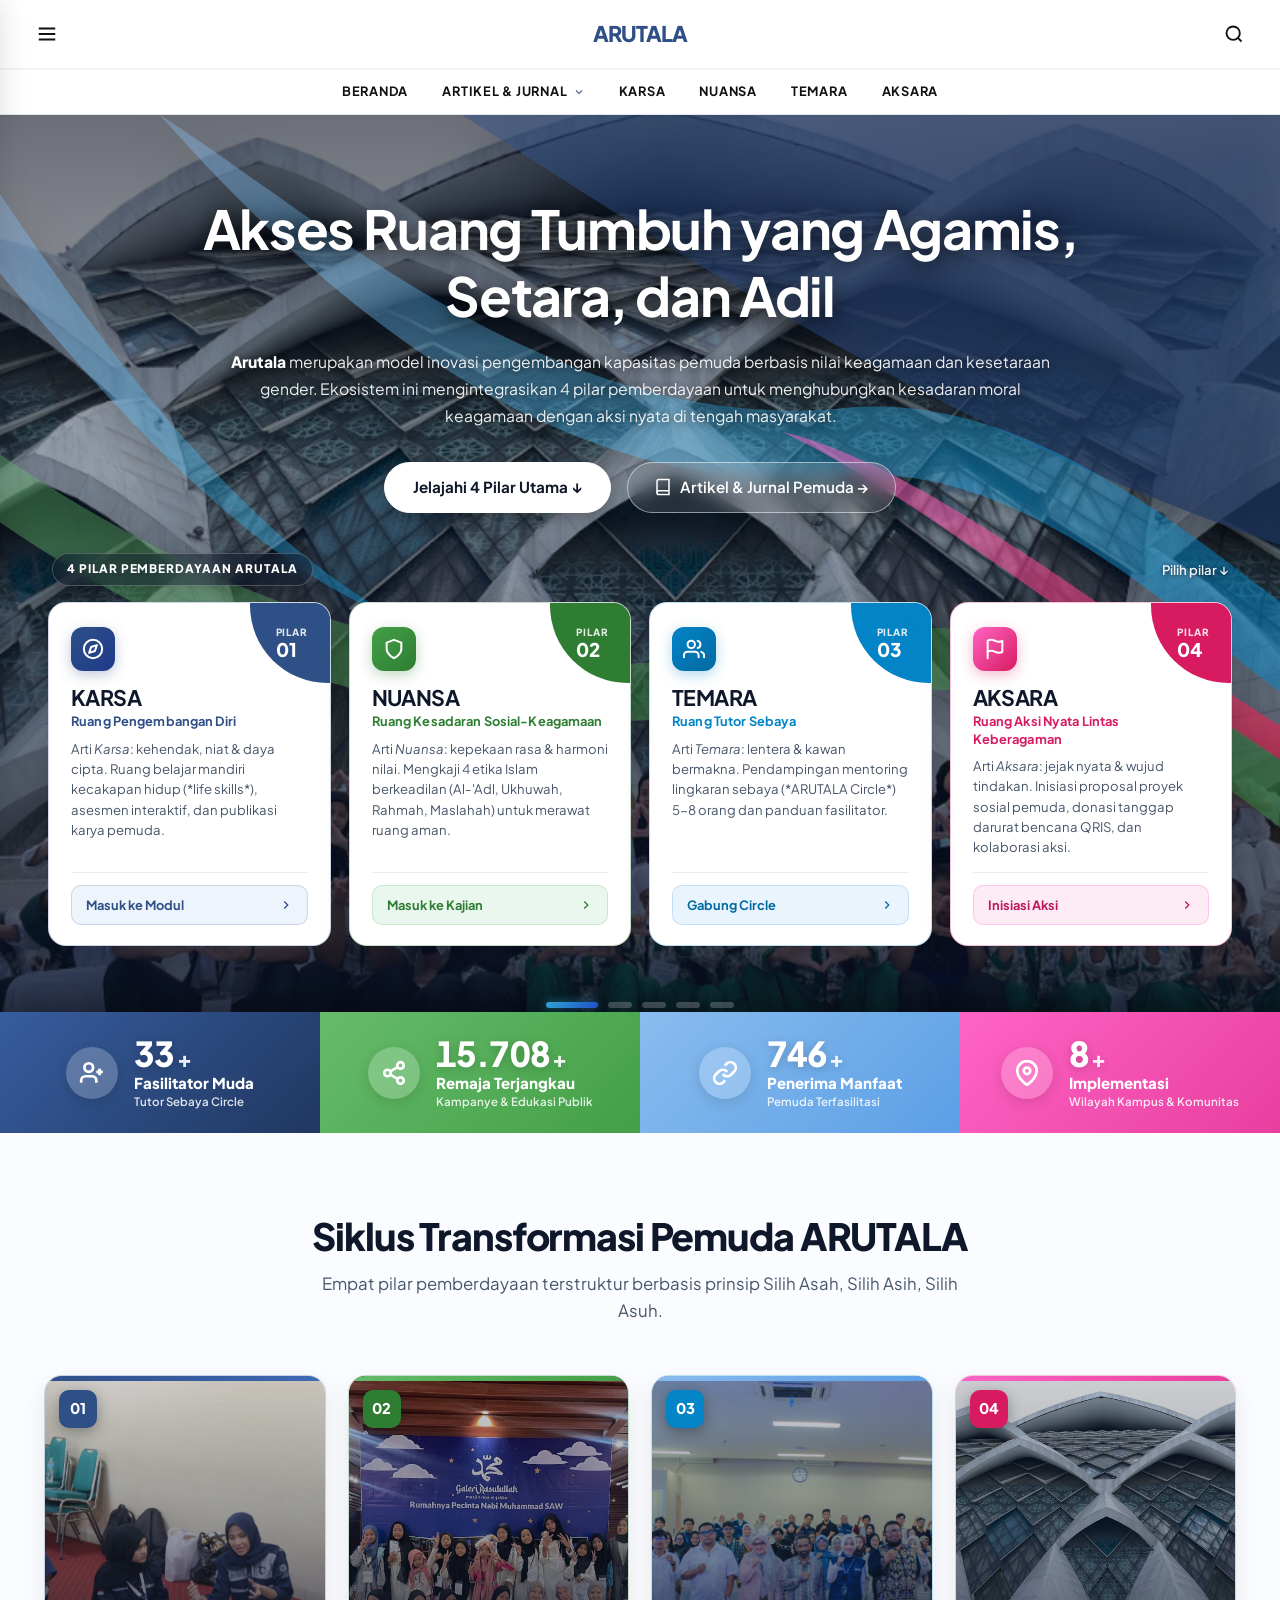
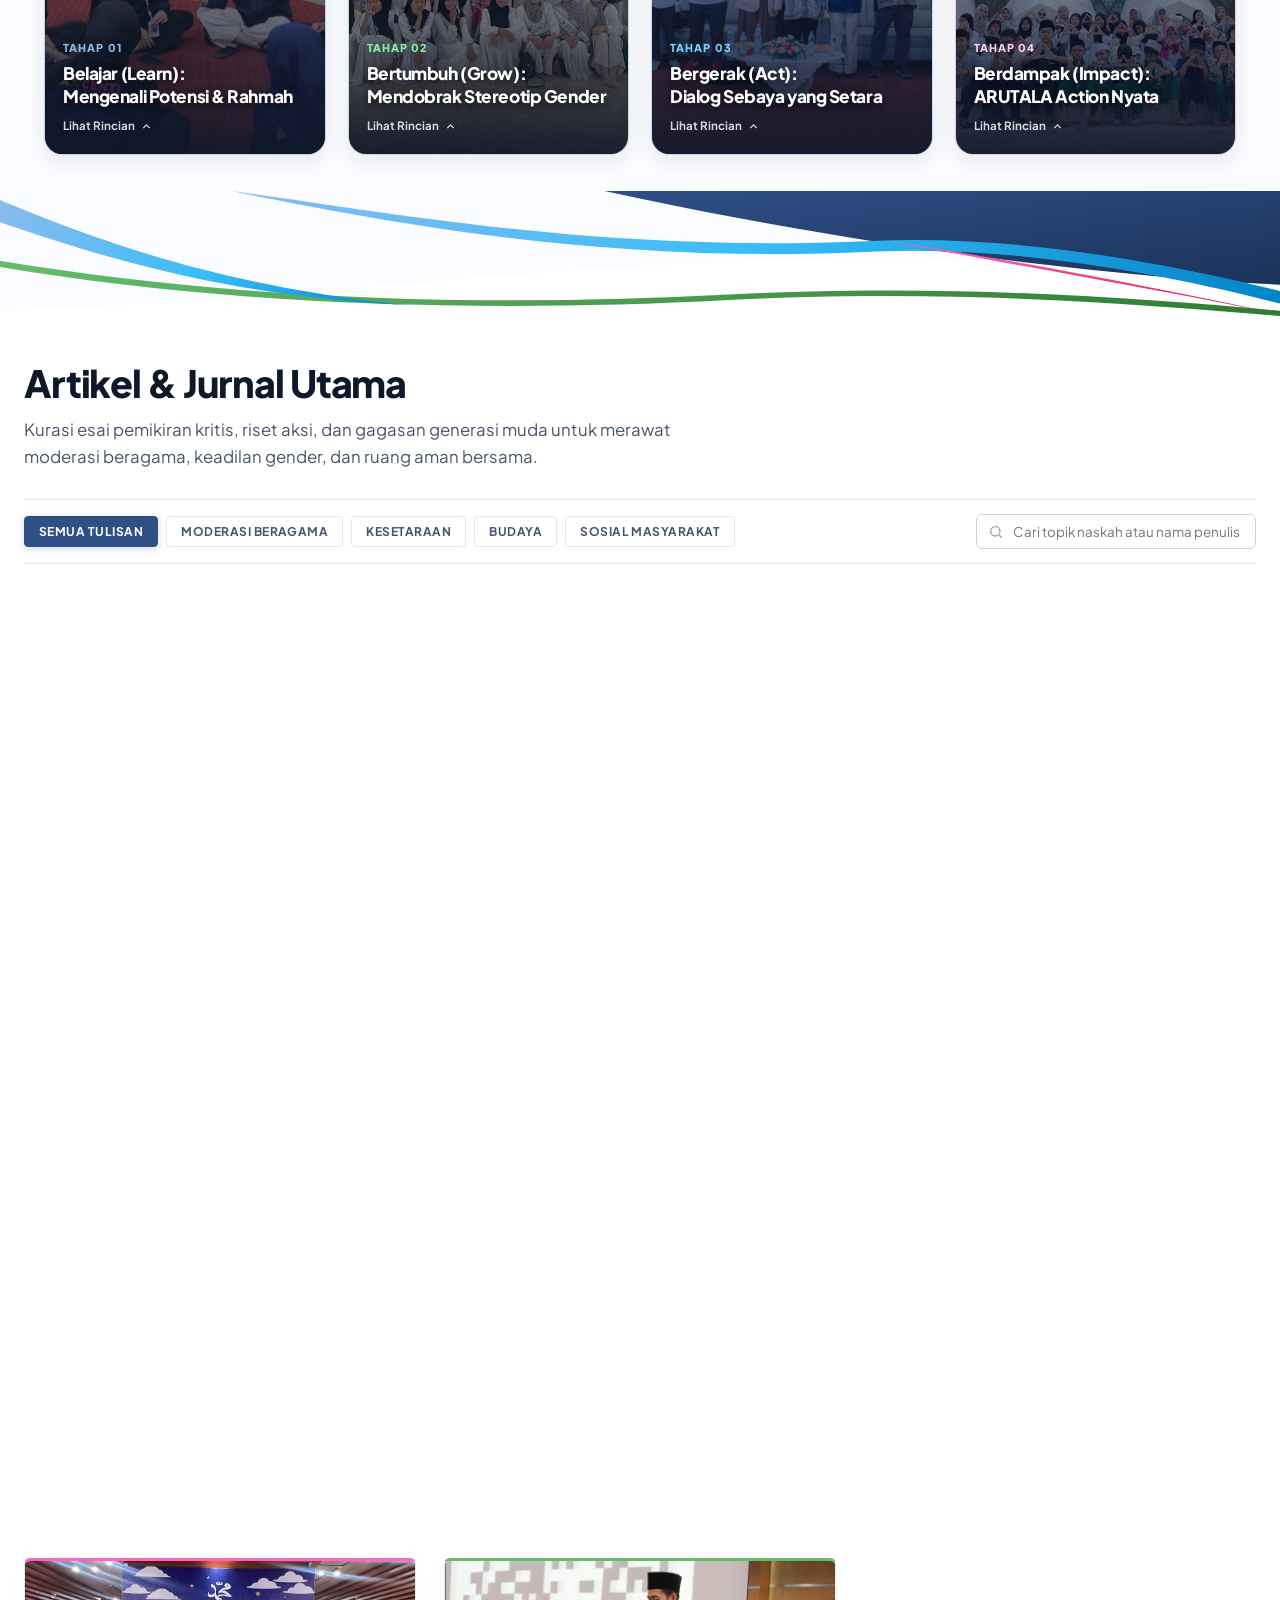
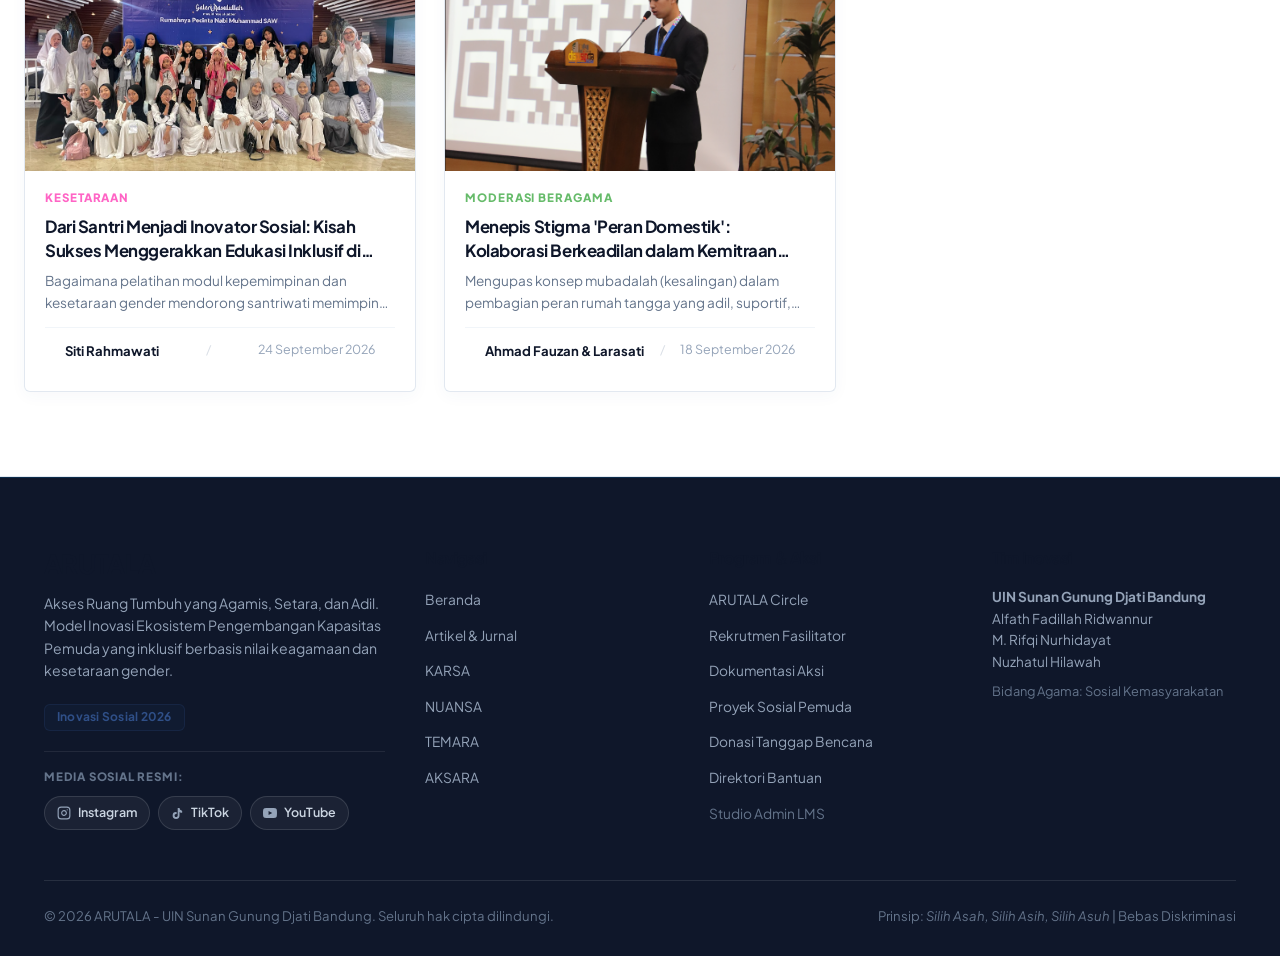
==== commit 56b1b1c5: "refactor: perbarui headline hero dan format kode index.html" ====
--- a/index.html
+++ b/index.html
@@ -19,7 +19,8 @@
   <!-- Google Fonts: Plus Jakarta Sans (Clean Modern Editorial) -->
   <link rel="preconnect" href="https://fonts.googleapis.com">
   <link rel="preconnect" href="https://fonts.gstatic.com" crossorigin>
-  <link href="https://fonts.googleapis.com/css2?family=Plus+Jakarta+Sans:wght@400;500;600;700;800&display=swap" rel="stylesheet">
+  <link href="https://fonts.googleapis.com/css2?family=Plus+Jakarta+Sans:wght@400;500;600;700;800&display=swap"
+    rel="stylesheet">
 
   <!-- Stylesheet -->
   <link rel="stylesheet" href="css/style.css?v=5.3">
@@ -44,7 +45,8 @@
     <div class="uss-header-top">
       <div class="uss-header-top-container">
         <!-- Kiri: Hamburger Menu Icon -->
-        <button type="button" class="uss-icon-btn" id="btn-uss-menu-toggle" aria-label="Buka Menu Navigasi" title="Menu Navigasi">
+        <button type="button" class="uss-icon-btn" id="btn-uss-menu-toggle" aria-label="Buka Menu Navigasi"
+          title="Menu Navigasi">
           <svg viewBox="0 0 24 24" fill="none" stroke="currentColor" stroke-width="2.2" width="22" height="22">
             <line x1="3" y1="6" x2="21" y2="6"></line>
             <line x1="3" y1="12" x2="21" y2="12"></line>
@@ -60,7 +62,8 @@
         </a>
 
         <!-- Kanan: Search Icon -->
-        <button type="button" class="uss-icon-btn" id="btn-uss-search-toggle" aria-label="Cari Artikel" title="Pencarian">
+        <button type="button" class="uss-icon-btn" id="btn-uss-search-toggle" aria-label="Cari Artikel"
+          title="Pencarian">
           <svg viewBox="0 0 24 24" fill="none" stroke="currentColor" stroke-width="2.2" width="20" height="20">
             <circle cx="11" cy="11" r="8"></circle>
             <line x1="21" y1="21" x2="16.65" y2="16.65"></line>
@@ -71,12 +74,15 @@
       <!-- Quick Search Bar (Toggled by Search Icon) -->
       <div class="uss-search-bar-wrap" id="uss-header-search-bar" style="display: none;">
         <div class="uss-search-bar-inner">
-          <svg viewBox="0 0 24 24" fill="none" stroke="currentColor" stroke-width="2.2" width="18" height="18" class="search-input-icon">
+          <svg viewBox="0 0 24 24" fill="none" stroke="currentColor" stroke-width="2.2" width="18" height="18"
+            class="search-input-icon">
             <circle cx="11" cy="11" r="8"></circle>
             <line x1="21" y1="21" x2="16.65" y2="16.65"></line>
           </svg>
-          <input type="text" id="uss-top-search-input" placeholder="Cari artikel, topik moderasi, gender, atau isu pemuda..." autocomplete="off">
-          <button type="button" class="uss-search-close-btn" id="btn-uss-search-close" aria-label="Tutup Pencarian">&times;</button>
+          <input type="text" id="uss-top-search-input"
+            placeholder="Cari artikel, topik moderasi, gender, atau isu pemuda..." autocomplete="off">
+          <button type="button" class="uss-search-close-btn" id="btn-uss-search-close"
+            aria-label="Tutup Pencarian">&times;</button>
         </div>
       </div>
     </div>
@@ -89,9 +95,11 @@
 
           <!-- DROPDOWN ARTIKEL (Navigasi Pindah Halaman ke Portal Artikel) -->
           <li class="uss-nav-dropdown" id="dropdown-artikel-wrapper">
-            <a href="artikel.html" class="uss-nav-item uss-dropdown-btn" id="btn-nav-dropdown-artikel" aria-haspopup="true" aria-expanded="false" style="text-decoration: none;">
+            <a href="artikel.html" class="uss-nav-item uss-dropdown-btn" id="btn-nav-dropdown-artikel"
+              aria-haspopup="true" aria-expanded="false" style="text-decoration: none;">
               <span>ARTIKEL &amp; JURNAL</span>
-              <svg viewBox="0 0 24 24" fill="none" stroke="currentColor" stroke-width="2.5" width="12" height="12" class="dropdown-arrow-icon">
+              <svg viewBox="0 0 24 24" fill="none" stroke="currentColor" stroke-width="2.5" width="12" height="12"
+                class="dropdown-arrow-icon">
                 <polyline points="6 9 12 15 18 9"></polyline>
               </svg>
             </a>
@@ -133,7 +141,8 @@
   <aside class="uss-side-drawer" id="uss-side-drawer" aria-label="Menu Samping">
     <div class="uss-drawer-header">
       <div class="uss-drawer-brand">
-        <span style="font-family: var(--font-heading); font-weight: 900; font-size: 1.3rem; color: #0F172A;">ARUTALA</span>
+        <span
+          style="font-family: var(--font-heading); font-weight: 900; font-size: 1.3rem; color: #0F172A;">ARUTALA</span>
       </div>
       <button type="button" class="uss-drawer-close" id="btn-uss-drawer-close" aria-label="Tutup Menu">&times;</button>
     </div>
@@ -144,10 +153,12 @@
           <span class="drawer-group-label">ARTIKEL &amp; JURNAL</span>
           <div class="drawer-sublinks">
             <a href="artikel.html" onclick="closeUssDrawer();" class="drawer-sublink">Semua Tulisan</a>
-            <a href="artikel.html?category=pandai" onclick="closeUssDrawer();" class="drawer-sublink">MODERASI BERAGAMA</a>
+            <a href="artikel.html?category=pandai" onclick="closeUssDrawer();" class="drawer-sublink">MODERASI
+              BERAGAMA</a>
             <a href="artikel.html?category=bersuara" onclick="closeUssDrawer();" class="drawer-sublink">KESETARAAN</a>
             <a href="artikel.html?category=cerdas" onclick="closeUssDrawer();" class="drawer-sublink">BUDAYA</a>
-            <a href="artikel.html?category=berdaya" onclick="closeUssDrawer();" class="drawer-sublink">SOSIAL MASYARAKAT</a>
+            <a href="artikel.html?category=berdaya" onclick="closeUssDrawer();" class="drawer-sublink">SOSIAL
+              MASYARAKAT</a>
           </div>
         </li>
         <li><a href="karsa.html" class="drawer-link" onclick="closeUssDrawer()">KARSA</a></li>
@@ -156,10 +167,14 @@
         <li><a href="aksara.html" class="drawer-link" onclick="closeUssDrawer()">AKSARA</a></li>
       </ul>
       <div class="uss-drawer-ctas">
-        <button type="button" class="btn btn-primary" style="width: 100%; margin-bottom: 10px; background: #2F4F87; color: #FFFFFF;" onclick="openCircleRegistrationModal('mentee', event); closeUssDrawer();">
+        <button type="button" class="btn btn-primary"
+          style="width: 100%; margin-bottom: 10px; background: #2F4F87; color: #FFFFFF;"
+          onclick="openCircleRegistrationModal('mentee', event); closeUssDrawer();">
           Gabung Circle
         </button>
-        <button type="button" class="btn btn-outline" style="width: 100%; border: 1.5px solid #0F172A; background: #FFFFFF; color: #0F172A;" onclick="openSubmitArticleModal(event); closeUssDrawer();">
+        <button type="button" class="btn btn-outline"
+          style="width: 100%; border: 1.5px solid #0F172A; background: #FFFFFF; color: #0F172A;"
+          onclick="openSubmitArticleModal(event); closeUssDrawer();">
           + Upload Tulisan
         </button>
       </div>
@@ -168,16 +183,29 @@
       <div class="uss-drawer-social">
         <span class="uss-drawer-social-label">Kanal Resmi ARUTALA:</span>
         <div class="uss-drawer-social-links">
-          <a href="https://www.instagram.com/arutalaproject.id" target="_blank" rel="noopener noreferrer" class="uss-drawer-social-btn" title="Instagram Resmi @arutalaproject.id">
-            <svg viewBox="0 0 24 24" fill="none" stroke="currentColor" stroke-width="2" width="15" height="15"><rect x="2" y="2" width="20" height="20" rx="5" ry="5"></rect><path d="M16 11.37A4 4 0 1 1 12.63 8 4 4 0 0 1 16 11.37z"></path><line x1="17.5" y1="6.5" x2="17.51" y2="6.5"></line></svg>
+          <a href="https://www.instagram.com/arutalaproject.id" target="_blank" rel="noopener noreferrer"
+            class="uss-drawer-social-btn" title="Instagram Resmi @arutalaproject.id">
+            <svg viewBox="0 0 24 24" fill="none" stroke="currentColor" stroke-width="2" width="15" height="15">
+              <rect x="2" y="2" width="20" height="20" rx="5" ry="5"></rect>
+              <path d="M16 11.37A4 4 0 1 1 12.63 8 4 4 0 0 1 16 11.37z"></path>
+              <line x1="17.5" y1="6.5" x2="17.51" y2="6.5"></line>
+            </svg>
             <span>Instagram</span>
           </a>
-          <a href="https://www.tiktok.com/@arutalaproject.id" target="_blank" rel="noopener noreferrer" class="uss-drawer-social-btn" title="TikTok Resmi @arutalaproject.id">
-            <svg viewBox="0 0 24 24" fill="currentColor" width="14" height="14"><path d="M19.59 6.69a4.83 4.83 0 0 1-3.77-4.25V2h-3.45v13.67a2.89 2.89 0 0 1-5.2 1.74 2.89 2.89 0 0 1 2.31-4.64c.298 0 .592.046.87.136V9.42a6.32 6.32 0 0 0-.87-.06A6.33 6.33 0 0 0 3 15.69a6.34 6.34 0 0 0 6.34 6.34 6.34 6.34 0 0 0 6.34-6.34V9.08a8.16 8.16 0 0 0 4.91 1.62v-3.5a4.85 4.85 0 0 1-1-.51z"/></svg>
+          <a href="https://www.tiktok.com/@arutalaproject.id" target="_blank" rel="noopener noreferrer"
+            class="uss-drawer-social-btn" title="TikTok Resmi @arutalaproject.id">
+            <svg viewBox="0 0 24 24" fill="currentColor" width="14" height="14">
+              <path
+                d="M19.59 6.69a4.83 4.83 0 0 1-3.77-4.25V2h-3.45v13.67a2.89 2.89 0 0 1-5.2 1.74 2.89 2.89 0 0 1 2.31-4.64c.298 0 .592.046.87.136V9.42a6.32 6.32 0 0 0-.87-.06A6.33 6.33 0 0 0 3 15.69a6.34 6.34 0 0 0 6.34 6.34 6.34 6.34 0 0 0 6.34-6.34V9.08a8.16 8.16 0 0 0 4.91 1.62v-3.5a4.85 4.85 0 0 1-1-.51z" />
+            </svg>
             <span>TikTok</span>
           </a>
-          <a href="https://youtube.com/@arutalaprojectt?si=-nFBByN6sUsvvXWY" target="_blank" rel="noopener noreferrer" class="uss-drawer-social-btn" title="YouTube Resmi Arutala Project">
-            <svg viewBox="0 0 24 24" fill="currentColor" width="15" height="15"><path d="M23.498 6.186a3.016 3.016 0 0 0-2.122-2.136C19.505 3.545 12 3.545 12 3.545s-7.505 0-9.377.505A3.017 3.017 0 0 0 .502 6.186C0 8.07 0 12 0 12s0 3.93.502 5.814a3.016 3.016 0 0 0 2.122 2.136c1.871.505 9.376.505 9.376.505s7.505 0 9.377-.505a3.015 3.015 0 0 0 2.122-2.136C24 15.93 24 12 24 12s0-3.93-.502-5.814zM9.545 15.568V8.432L15.818 12l-6.273 3.568z"/></svg>
+          <a href="https://youtube.com/@arutalaprojectt?si=-nFBByN6sUsvvXWY" target="_blank" rel="noopener noreferrer"
+            class="uss-drawer-social-btn" title="YouTube Resmi Arutala Project">
+            <svg viewBox="0 0 24 24" fill="currentColor" width="15" height="15">
+              <path
+                d="M23.498 6.186a3.016 3.016 0 0 0-2.122-2.136C19.505 3.545 12 3.545 12 3.545s-7.505 0-9.377.505A3.017 3.017 0 0 0 .502 6.186C0 8.07 0 12 0 12s0 3.93.502 5.814a3.016 3.016 0 0 0 2.122 2.136c1.871.505 9.376.505 9.376.505s7.505 0 9.377-.505a3.015 3.015 0 0 0 2.122-2.136C24 15.93 24 12 24 12s0-3.93-.502-5.814zM9.545 15.568V8.432L15.818 12l-6.273 3.568z" />
+            </svg>
             <span>YouTube</span>
           </a>
         </div>
@@ -251,19 +279,26 @@
             </defs>
 
             <!-- Gelombang Navy Kanan Atas (Swoosh Besar Miring Kanan) -->
-            <path d="M 520,0 C 760,120 1060,280 1440,380 L 1440,0 Z" fill="url(#heroWaveNavyGrad)" filter="url(#heroRibbonShadow)" />
+            <path d="M 520,0 C 760,120 1060,280 1440,380 L 1440,0 Z" fill="url(#heroWaveNavyGrad)"
+              filter="url(#heroRibbonShadow)" />
 
             <!-- Pita Melengkung Dinamis Sky Blue (Menjalar Miring Melintasi Tengah) -->
-            <path d="M 180,0 C 360,160 620,340 940,320 C 1140,300 1320,440 1440,510 L 1440,430 C 1320,360 1140,240 940,260 C 620,280 360,90 180,0 Z" fill="url(#heroWaveSkyGrad)" filter="url(#heroRibbonShadow)" />
+            <path
+              d="M 180,0 C 360,160 620,340 940,320 C 1140,300 1320,440 1440,510 L 1440,430 C 1320,360 1140,240 940,260 C 620,280 360,90 180,0 Z"
+              fill="url(#heroWaveSkyGrad)" filter="url(#heroRibbonShadow)" />
 
             <!-- Aksen Tajam Pita Pink (Swoosh Tajam Khas Brand ARUTALA) -->
-            <path d="M 880,280 C 1040,340 1240,470 1440,570 L 1440,540 C 1240,440 1040,310 880,280 Z" fill="url(#heroWavePinkGrad)" filter="url(#heroRibbonShadow)" />
+            <path d="M 880,280 C 1040,340 1240,470 1440,570 L 1440,540 C 1240,440 1040,310 880,280 Z"
+              fill="url(#heroWavePinkGrad)" filter="url(#heroRibbonShadow)" />
 
             <!-- Pita Melengkung Fresh Green di Bawah (Khas Palet Moderasi Beragama) -->
-            <path d="M 0,360 C 260,500 560,570 880,520 C 1120,480 1300,540 1440,630 L 1440,570 C 1300,490 1120,420 880,470 C 560,520 260,440 0,300 Z" fill="url(#heroWaveGreenGrad)" filter="url(#heroRibbonShadow)" />
+            <path
+              d="M 0,360 C 260,500 560,570 880,520 C 1120,480 1300,540 1440,630 L 1440,570 C 1300,490 1120,420 880,470 C 560,520 260,440 0,300 Z"
+              fill="url(#heroWaveGreenGrad)" filter="url(#heroRibbonShadow)" />
 
             <!-- Aksen Lengkung Sky Blue di Kiri Bawah -->
-            <path d="M 0,70 C 120,210 280,380 460,450 C 280,400 120,250 0,140 Z" fill="url(#heroWaveSkyGrad)" filter="url(#heroRibbonShadow)" />
+            <path d="M 0,70 C 120,210 280,380 460,450 C 280,400 120,250 0,140 Z" fill="url(#heroWaveSkyGrad)"
+              filter="url(#heroRibbonShadow)" />
           </svg>
         </div>
 
@@ -283,22 +318,28 @@
 
           <!-- Headline Utama -->
           <h1 class="hero-main-title">
-            Membangun Ekosistem Pemuda yang <br>
-            Agamis, Setara, dan Berkeadilan Sosial
+            Akses Ruang Tumbuh yang Agamis, Setara, dan Adil
           </h1>
 
           <!-- Lead Paragraph Narasi ARUTALA -->
           <p class="hero-main-lead">
-            <strong>ARUTALA</strong> (Akses Ruang Tumbuh yang Agamis, Setara, dan Adil) merupakan model inovasi pengembangan kapasitas pemuda berbasis nilai keagamaan dan kesetaraan gender. Ekosistem ini mengintegrasikan 4 pilar pemberdayaan untuk menghubungkan kesadaran moral keagamaan dengan aksi nyata di tengah masyarakat.
+            <strong>Arutala</strong> merupakan model inovasi pengembangan kapasitas pemuda berbasis nilai keagamaan dan
+            kesetaraan gender.
+            Ekosistem ini mengintegrasikan 4 pilar pemberdayaan untuk menghubungkan kesadaran moral keagamaan dengan
+            aksi nyata di tengah masyarakat.
           </p>
 
           <!-- Tombol CTA Interaktif -->
           <div class="hero-main-actions">
-            <a href="#pilar-arutala" class="btn-hero-vibrant-glow" onclick="document.getElementById('pilar-arutala').scrollIntoView({behavior: 'smooth'}); return false;">
+            <a href="#pilar-arutala" class="btn-hero-vibrant-glow"
+              onclick="document.getElementById('pilar-arutala').scrollIntoView({behavior: 'smooth'}); return false;">
               <span>Jelajahi 4 Pilar Utama &darr;</span>
             </a>
             <a href="artikel.html" class="btn-hero-glass">
-              <svg viewBox="0 0 24 24" fill="none" stroke="currentColor" stroke-width="2" width="18" height="18"><path d="M4 19.5A2.5 2.5 0 0 1 6.5 17H20"></path><path d="M6.5 2H20v20H6.5A2.5 2.5 0 0 1 4 19.5v-15A2.5 2.5 0 0 1 6.5 2z"></path></svg>
+              <svg viewBox="0 0 24 24" fill="none" stroke="currentColor" stroke-width="2" width="18" height="18">
+                <path d="M4 19.5A2.5 2.5 0 0 1 6.5 17H20"></path>
+                <path d="M6.5 2H20v20H6.5A2.5 2.5 0 0 1 4 19.5v-15A2.5 2.5 0 0 1 6.5 2z"></path>
+              </svg>
               <span>Artikel &amp; Jurnal Pemuda &rarr;</span>
             </a>
           </div>
@@ -309,7 +350,7 @@
               <span class="hero-pillars-kicker">
                 4 PILAR PEMBERDAYAAN ARUTALA
               </span>
-              <p class="hero-pillars-sub">Pilih pilar untuk menjelajahi modul skill, kajian nilai, mentoring, atau aksi nyata &darr;</p>
+              <p class="hero-pillars-sub">Pilih pilar &darr;</p>
             </div>
 
             <div class="hero-pillars-cards-grid">
@@ -321,7 +362,8 @@
                 </div>
                 <div class="pillar-glass-top">
                   <div class="pillar-icon-badge">
-                    <svg viewBox="0 0 24 24" fill="none" stroke="currentColor" stroke-width="2.2" stroke-linecap="round" stroke-linejoin="round">
+                    <svg viewBox="0 0 24 24" fill="none" stroke="currentColor" stroke-width="2.2" stroke-linecap="round"
+                      stroke-linejoin="round">
                       <circle cx="12" cy="12" r="10"></circle>
                       <polygon points="16.24 7.76 14.12 14.12 7.76 16.24 9.88 9.88 16.24 7.76"></polygon>
                     </svg>
@@ -330,12 +372,16 @@
                 <div class="pillar-glass-body">
                   <h3 class="pillar-glass-title">KARSA</h3>
                   <div class="pillar-glass-role">Ruang Pengembangan Diri</div>
-                  <p class="pillar-glass-desc">Arti <em>Karsa</em>: kehendak, niat &amp; daya cipta. Ruang belajar mandiri kecakapan hidup (*life skills*), asesmen interaktif, dan publikasi karya pemuda.</p>
+                  <p class="pillar-glass-desc">Arti <em>Karsa</em>: kehendak, niat &amp; daya cipta. Ruang belajar
+                    mandiri kecakapan hidup (*life skills*), asesmen interaktif, dan publikasi karya pemuda.</p>
                 </div>
                 <div class="pillar-glass-footer">
                   <div class="pillar-action-pill">
                     <span>Masuk ke Modul</span>
-                    <svg viewBox="0 0 24 24" fill="none" stroke="currentColor" stroke-width="2.2" width="14" height="14"><polyline points="9 18 15 12 9 6"></polyline></svg>
+                    <svg viewBox="0 0 24 24" fill="none" stroke="currentColor" stroke-width="2.2" width="14"
+                      height="14">
+                      <polyline points="9 18 15 12 9 6"></polyline>
+                    </svg>
                   </div>
                 </div>
               </a>
@@ -348,7 +394,8 @@
                 </div>
                 <div class="pillar-glass-top">
                   <div class="pillar-icon-badge">
-                    <svg viewBox="0 0 24 24" fill="none" stroke="currentColor" stroke-width="2.2" stroke-linecap="round" stroke-linejoin="round">
+                    <svg viewBox="0 0 24 24" fill="none" stroke="currentColor" stroke-width="2.2" stroke-linecap="round"
+                      stroke-linejoin="round">
                       <path d="M12 22s8-4 8-10V5l-8-3-8 3v7c0 6 8 10 8 10z"></path>
                     </svg>
                   </div>
@@ -356,12 +403,16 @@
                 <div class="pillar-glass-body">
                   <h3 class="pillar-glass-title">NUANSA</h3>
                   <div class="pillar-glass-role">Ruang Kesadaran Sosial-Keagamaan</div>
-                  <p class="pillar-glass-desc">Arti <em>Nuansa</em>: kepekaan rasa &amp; harmoni nilai. Mengkaji 4 etika Islam berkeadilan (Al-'Adl, Ukhuwah, Rahmah, Maslahah) untuk merawat ruang aman.</p>
+                  <p class="pillar-glass-desc">Arti <em>Nuansa</em>: kepekaan rasa &amp; harmoni nilai. Mengkaji 4 etika
+                    Islam berkeadilan (Al-'Adl, Ukhuwah, Rahmah, Maslahah) untuk merawat ruang aman.</p>
                 </div>
                 <div class="pillar-glass-footer">
                   <div class="pillar-action-pill">
                     <span>Masuk ke Kajian</span>
-                    <svg viewBox="0 0 24 24" fill="none" stroke="currentColor" stroke-width="2.2" width="14" height="14"><polyline points="9 18 15 12 9 6"></polyline></svg>
+                    <svg viewBox="0 0 24 24" fill="none" stroke="currentColor" stroke-width="2.2" width="14"
+                      height="14">
+                      <polyline points="9 18 15 12 9 6"></polyline>
+                    </svg>
                   </div>
                 </div>
               </a>
@@ -374,7 +425,8 @@
                 </div>
                 <div class="pillar-glass-top">
                   <div class="pillar-icon-badge">
-                    <svg viewBox="0 0 24 24" fill="none" stroke="currentColor" stroke-width="2.2" stroke-linecap="round" stroke-linejoin="round">
+                    <svg viewBox="0 0 24 24" fill="none" stroke="currentColor" stroke-width="2.2" stroke-linecap="round"
+                      stroke-linejoin="round">
                       <path d="M17 21v-2a4 4 0 0 0-4-4H5a4 4 0 0 0-4 4v2"></path>
                       <circle cx="9" cy="7" r="4"></circle>
                       <path d="M23 21v-2a4 4 0 0 0-3-3.87"></path>
@@ -385,12 +437,16 @@
                 <div class="pillar-glass-body">
                   <h3 class="pillar-glass-title">TEMARA</h3>
                   <div class="pillar-glass-role">Ruang Tutor Sebaya</div>
-                  <p class="pillar-glass-desc">Arti <em>Temara</em>: lentera &amp; kawan bermakna. Pendampingan mentoring lingkaran sebaya (*ARUTALA Circle*) 5-8 orang dan panduan fasilitator.</p>
+                  <p class="pillar-glass-desc">Arti <em>Temara</em>: lentera &amp; kawan bermakna. Pendampingan
+                    mentoring lingkaran sebaya (*ARUTALA Circle*) 5-8 orang dan panduan fasilitator.</p>
                 </div>
                 <div class="pillar-glass-footer">
                   <div class="pillar-action-pill">
                     <span>Gabung Circle</span>
-                    <svg viewBox="0 0 24 24" fill="none" stroke="currentColor" stroke-width="2.2" width="14" height="14"><polyline points="9 18 15 12 9 6"></polyline></svg>
+                    <svg viewBox="0 0 24 24" fill="none" stroke="currentColor" stroke-width="2.2" width="14"
+                      height="14">
+                      <polyline points="9 18 15 12 9 6"></polyline>
+                    </svg>
                   </div>
                 </div>
               </a>
@@ -403,7 +459,8 @@
                 </div>
                 <div class="pillar-glass-top">
                   <div class="pillar-icon-badge">
-                    <svg viewBox="0 0 24 24" fill="none" stroke="currentColor" stroke-width="2.2" stroke-linecap="round" stroke-linejoin="round">
+                    <svg viewBox="0 0 24 24" fill="none" stroke="currentColor" stroke-width="2.2" stroke-linecap="round"
+                      stroke-linejoin="round">
                       <path d="M4 15s1-1 4-1 5 2 8 2 4-1 4-1V3s-1 1-4 1-5-2-8-2-4 1-4 1z"></path>
                       <line x1="4" y1="22" x2="4" y2="15"></line>
                     </svg>
@@ -412,12 +469,16 @@
                 <div class="pillar-glass-body">
                   <h3 class="pillar-glass-title">AKSARA</h3>
                   <div class="pillar-glass-role">Ruang Aksi Nyata Lintas Keberagaman</div>
-                  <p class="pillar-glass-desc">Arti <em>Aksara</em>: jejak nyata &amp; wujud tindakan. Inisiasi proposal proyek sosial pemuda, donasi tanggap darurat bencana QRIS, dan kolaborasi aksi.</p>
+                  <p class="pillar-glass-desc">Arti <em>Aksara</em>: jejak nyata &amp; wujud tindakan. Inisiasi proposal
+                    proyek sosial pemuda, donasi tanggap darurat bencana QRIS, dan kolaborasi aksi.</p>
                 </div>
                 <div class="pillar-glass-footer">
                   <div class="pillar-action-pill">
                     <span>Inisiasi Aksi</span>
-                    <svg viewBox="0 0 24 24" fill="none" stroke="currentColor" stroke-width="2.2" width="14" height="14"><polyline points="9 18 15 12 9 6"></polyline></svg>
+                    <svg viewBox="0 0 24 24" fill="none" stroke="currentColor" stroke-width="2.2" width="14"
+                      height="14">
+                      <polyline points="9 18 15 12 9 6"></polyline>
+                    </svg>
                   </div>
                 </div>
               </a>
@@ -433,7 +494,12 @@
         <div class="hero-stat-block stat-block-navy">
           <div class="stat-block-inner">
             <div class="stat-icon-wrap">
-              <svg viewBox="0 0 24 24" fill="none" stroke="currentColor" stroke-width="2.5"><path d="M16 21v-2a4 4 0 0 0-4-4H6a4 4 0 0 0-4 4v2"></path><circle cx="9" cy="7" r="4"></circle><line x1="19" y1="8" x2="19" y2="14"></line><line x1="22" y1="11" x2="16" y2="11"></line></svg>
+              <svg viewBox="0 0 24 24" fill="none" stroke="currentColor" stroke-width="2.5">
+                <path d="M16 21v-2a4 4 0 0 0-4-4H6a4 4 0 0 0-4 4v2"></path>
+                <circle cx="9" cy="7" r="4"></circle>
+                <line x1="19" y1="8" x2="19" y2="14"></line>
+                <line x1="22" y1="11" x2="16" y2="11"></line>
+              </svg>
             </div>
             <div class="stat-info">
               <div class="stat-number-row">
@@ -449,7 +515,13 @@
         <div class="hero-stat-block stat-block-green">
           <div class="stat-block-inner">
             <div class="stat-icon-wrap">
-              <svg viewBox="0 0 24 24" fill="none" stroke="currentColor" stroke-width="2.5"><circle cx="18" cy="5" r="3"></circle><circle cx="6" cy="12" r="3"></circle><circle cx="18" cy="19" r="3"></circle><line x1="8.59" y1="13.51" x2="15.42" y2="17.49"></line><line x1="15.41" y1="6.51" x2="8.59" y2="10.49"></line></svg>
+              <svg viewBox="0 0 24 24" fill="none" stroke="currentColor" stroke-width="2.5">
+                <circle cx="18" cy="5" r="3"></circle>
+                <circle cx="6" cy="12" r="3"></circle>
+                <circle cx="18" cy="19" r="3"></circle>
+                <line x1="8.59" y1="13.51" x2="15.42" y2="17.49"></line>
+                <line x1="15.41" y1="6.51" x2="8.59" y2="10.49"></line>
+              </svg>
             </div>
             <div class="stat-info">
               <div class="stat-number-row">
@@ -465,7 +537,10 @@
         <div class="hero-stat-block stat-block-sky">
           <div class="stat-block-inner">
             <div class="stat-icon-wrap">
-              <svg viewBox="0 0 24 24" fill="none" stroke="currentColor" stroke-width="2.5"><path d="M10 13a5 5 0 0 0 7.54.54l3-3a5 5 0 0 0-7.07-7.07l-1.72 1.71"></path><path d="M14 11a5 5 0 0 0-7.54-.54l-3 3a5 5 0 0 0 7.07 7.07l1.71-1.71"></path></svg>
+              <svg viewBox="0 0 24 24" fill="none" stroke="currentColor" stroke-width="2.5">
+                <path d="M10 13a5 5 0 0 0 7.54.54l3-3a5 5 0 0 0-7.07-7.07l-1.72 1.71"></path>
+                <path d="M14 11a5 5 0 0 0-7.54-.54l-3 3a5 5 0 0 0 7.07 7.07l1.71-1.71"></path>
+              </svg>
             </div>
             <div class="stat-info">
               <div class="stat-number-row">
@@ -481,7 +556,10 @@
         <div class="hero-stat-block stat-block-pink">
           <div class="stat-block-inner">
             <div class="stat-icon-wrap">
-              <svg viewBox="0 0 24 24" fill="none" stroke="currentColor" stroke-width="2.5"><path d="M21 10c0 7-9 13-9 13s-9-6-9-13a9 9 0 0 1 18 0z"></path><circle cx="12" cy="10" r="3"></circle></svg>
+              <svg viewBox="0 0 24 24" fill="none" stroke="currentColor" stroke-width="2.5">
+                <path d="M21 10c0 7-9 13-9 13s-9-6-9-13a9 9 0 0 1 18 0z"></path>
+                <circle cx="12" cy="10" r="3"></circle>
+              </svg>
             </div>
             <div class="stat-info">
               <div class="stat-number-row">
@@ -506,17 +584,20 @@
         </div>
 
         <div class="cycle-carousel" id="cycle-carousel">
-          <button type="button" class="cycle-carousel-arrow prev" id="cycle-carousel-prev" aria-label="Siklus sebelumnya">
+          <button type="button" class="cycle-carousel-arrow prev" id="cycle-carousel-prev"
+            aria-label="Siklus sebelumnya">
             <svg viewBox="0 0 24 24" fill="none" stroke="currentColor" stroke-width="2.4" width="20" height="20">
               <polyline points="15 18 9 12 15 6"></polyline>
             </svg>
           </button>
 
-          <div class="cycle-carousel-track" id="cycle-carousel-track" tabindex="0" aria-label="Geser siklus transformasi pemuda">
+          <div class="cycle-carousel-track" id="cycle-carousel-track" tabindex="0"
+            aria-label="Geser siklus transformasi pemuda">
             <!-- Tahap 1: Belajar -->
             <article class="cycle-slide cycle-slide-navy" data-cycle-index="0">
               <div class="cycle-slide-front">
-                <img src="img/circle_mentoring_sebaya.jpg" alt="Sesi belajar dan mentoring sebaya ARUTALA" class="cycle-slide-front-img">
+                <img src="img/circle_mentoring_sebaya.jpg" alt="Sesi belajar dan mentoring sebaya ARUTALA"
+                  class="cycle-slide-front-img">
                 <div class="cycle-slide-front-overlay"></div>
                 <span class="cycle-slide-step">01</span>
                 <div class="cycle-slide-front-caption">
@@ -524,7 +605,10 @@
                   <h3 class="cycle-slide-overlay-title">Belajar (Learn):<br>Mengenali Potensi &amp; Rahmah</h3>
                   <div class="cycle-slide-hover-hint">
                     <span>Lihat Rincian</span>
-                    <svg viewBox="0 0 24 24" fill="none" stroke="currentColor" stroke-width="2.5" width="13" height="13"><polyline points="18 15 12 9 6 15"></polyline></svg>
+                    <svg viewBox="0 0 24 24" fill="none" stroke="currentColor" stroke-width="2.5" width="13"
+                      height="13">
+                      <polyline points="18 15 12 9 6 15"></polyline>
+                    </svg>
                   </div>
                 </div>
               </div>
@@ -532,7 +616,8 @@
                 <div class="cycle-slide-content-top">
                   <span class="cycle-slide-content-badge">TAHAP 01</span>
                   <div class="cycle-slide-content-icon">
-                    <svg viewBox="0 0 24 24" fill="none" stroke="currentColor" stroke-width="2.2" width="20" height="20">
+                    <svg viewBox="0 0 24 24" fill="none" stroke="currentColor" stroke-width="2.2" width="20"
+                      height="20">
                       <circle cx="12" cy="12" r="10"></circle>
                       <polygon points="16.24 7.76 14.12 14.12 7.76 16.24 9.88 9.88 16.24 7.76"></polygon>
                     </svg>
@@ -541,11 +626,14 @@
                 <div>
                   <h3 class="cycle-slide-content-title">Belajar (Learn)</h3>
                   <div class="cycle-slide-content-subtitle">Mengenali Potensi &amp; Rahmah</div>
-                  <p class="cycle-slide-content-desc">Mengenali potensi diri, nilai rahmah keagamaan, dan kesadaran hak asasi yang memuliakan manusia.</p>
+                  <p class="cycle-slide-content-desc">Mengenali potensi diri, nilai rahmah keagamaan, dan kesadaran hak
+                    asasi yang memuliakan manusia.</p>
                 </div>
                 <a href="karsa.html" class="cycle-slide-content-btn">
                   <span>Pelajari Selengkapnya</span>
-                  <svg viewBox="0 0 24 24" fill="none" stroke="currentColor" stroke-width="2.2" width="15" height="15"><polyline points="9 18 15 12 9 6"></polyline></svg>
+                  <svg viewBox="0 0 24 24" fill="none" stroke="currentColor" stroke-width="2.2" width="15" height="15">
+                    <polyline points="9 18 15 12 9 6"></polyline>
+                  </svg>
                 </a>
               </div>
             </article>
@@ -553,7 +641,8 @@
             <!-- Tahap 2: Bertumbuh -->
             <article class="cycle-slide cycle-slide-green" data-cycle-index="1">
               <div class="cycle-slide-front">
-                <img src="img/santriwati_galeri_rasulullah.png" alt="Pemuda bertumbuh dalam ruang aman dan setara" class="cycle-slide-front-img">
+                <img src="img/santriwati_galeri_rasulullah.png" alt="Pemuda bertumbuh dalam ruang aman dan setara"
+                  class="cycle-slide-front-img">
                 <div class="cycle-slide-front-overlay"></div>
                 <span class="cycle-slide-step">02</span>
                 <div class="cycle-slide-front-caption">
@@ -561,7 +650,10 @@
                   <h3 class="cycle-slide-overlay-title">Bertumbuh (Grow):<br>Mendobrak Stereotip Gender</h3>
                   <div class="cycle-slide-hover-hint">
                     <span>Lihat Rincian</span>
-                    <svg viewBox="0 0 24 24" fill="none" stroke="currentColor" stroke-width="2.5" width="13" height="13"><polyline points="18 15 12 9 6 15"></polyline></svg>
+                    <svg viewBox="0 0 24 24" fill="none" stroke="currentColor" stroke-width="2.5" width="13"
+                      height="13">
+                      <polyline points="18 15 12 9 6 15"></polyline>
+                    </svg>
                   </div>
                 </div>
               </div>
@@ -569,7 +661,8 @@
                 <div class="cycle-slide-content-top">
                   <span class="cycle-slide-content-badge">TAHAP 02</span>
                   <div class="cycle-slide-content-icon">
-                    <svg viewBox="0 0 24 24" fill="none" stroke="currentColor" stroke-width="2.2" width="20" height="20">
+                    <svg viewBox="0 0 24 24" fill="none" stroke="currentColor" stroke-width="2.2" width="20"
+                      height="20">
                       <path d="M12 22s8-4 8-10V5l-8-3-8 3v7c0 6 8 10 8 10z"></path>
                     </svg>
                   </div>
@@ -577,11 +670,14 @@
                 <div>
                   <h3 class="cycle-slide-content-title">Bertumbuh (Grow)</h3>
                   <div class="cycle-slide-content-subtitle">Mendobrak Stereotip Gender</div>
-                  <p class="cycle-slide-content-desc">Mendobrak stereotip gender yang membatasi, batasan diri sehat, dan komunikasi tanpa kekerasan.</p>
+                  <p class="cycle-slide-content-desc">Mendobrak stereotip gender yang membatasi, batasan diri sehat, dan
+                    komunikasi tanpa kekerasan.</p>
                 </div>
                 <a href="nuansa.html" class="cycle-slide-content-btn">
                   <span>Pelajari Selengkapnya</span>
-                  <svg viewBox="0 0 24 24" fill="none" stroke="currentColor" stroke-width="2.2" width="15" height="15"><polyline points="9 18 15 12 9 6"></polyline></svg>
+                  <svg viewBox="0 0 24 24" fill="none" stroke="currentColor" stroke-width="2.2" width="15" height="15">
+                    <polyline points="9 18 15 12 9 6"></polyline>
+                  </svg>
                 </a>
               </div>
             </article>
@@ -589,7 +685,8 @@
             <!-- Tahap 3: Bergerak -->
             <article class="cycle-slide cycle-slide-sky" data-cycle-index="2">
               <div class="cycle-slide-front">
-                <img src="img/pelatihan_fasilitator_auditorium.jpg" alt="Dialog kelompok kecil bersama tutor sebaya" class="cycle-slide-front-img">
+                <img src="img/pelatihan_fasilitator_auditorium.jpg" alt="Dialog kelompok kecil bersama tutor sebaya"
+                  class="cycle-slide-front-img">
                 <div class="cycle-slide-front-overlay"></div>
                 <span class="cycle-slide-step">03</span>
                 <div class="cycle-slide-front-caption">
@@ -597,7 +694,10 @@
                   <h3 class="cycle-slide-overlay-title">Bergerak (Act):<br>Dialog Sebaya yang Setara</h3>
                   <div class="cycle-slide-hover-hint">
                     <span>Lihat Rincian</span>
-                    <svg viewBox="0 0 24 24" fill="none" stroke="currentColor" stroke-width="2.5" width="13" height="13"><polyline points="18 15 12 9 6 15"></polyline></svg>
+                    <svg viewBox="0 0 24 24" fill="none" stroke="currentColor" stroke-width="2.5" width="13"
+                      height="13">
+                      <polyline points="18 15 12 9 6 15"></polyline>
+                    </svg>
                   </div>
                 </div>
               </div>
@@ -605,7 +705,8 @@
                 <div class="cycle-slide-content-top">
                   <span class="cycle-slide-content-badge">TAHAP 03</span>
                   <div class="cycle-slide-content-icon">
-                    <svg viewBox="0 0 24 24" fill="none" stroke="currentColor" stroke-width="2.2" width="20" height="20">
+                    <svg viewBox="0 0 24 24" fill="none" stroke="currentColor" stroke-width="2.2" width="20"
+                      height="20">
                       <path d="M17 21v-2a4 4 0 0 0-4-4H5a4 4 0 0 0-4 4v2"></path>
                       <circle cx="9" cy="7" r="4"></circle>
                       <path d="M23 21v-2a4 4 0 0 0-3-3.87"></path>
@@ -616,11 +717,14 @@
                 <div>
                   <h3 class="cycle-slide-content-title">Bergerak (Act)</h3>
                   <div class="cycle-slide-content-subtitle">Dialog Sebaya yang Setara</div>
-                  <p class="cycle-slide-content-desc">Fasilitasi dialog kelompok kecil bersama tutor sebaya dalam lingkaran aman yang setara.</p>
+                  <p class="cycle-slide-content-desc">Fasilitasi dialog kelompok kecil bersama tutor sebaya dalam
+                    lingkaran aman yang setara.</p>
                 </div>
                 <a href="temara.html" class="cycle-slide-content-btn">
                   <span>Pelajari Selengkapnya</span>
-                  <svg viewBox="0 0 24 24" fill="none" stroke="currentColor" stroke-width="2.2" width="15" height="15"><polyline points="9 18 15 12 9 6"></polyline></svg>
+                  <svg viewBox="0 0 24 24" fill="none" stroke="currentColor" stroke-width="2.2" width="15" height="15">
+                    <polyline points="9 18 15 12 9 6"></polyline>
+                  </svg>
                 </a>
               </div>
             </article>
@@ -628,7 +732,8 @@
             <!-- Tahap 4: Berdampak -->
             <article class="cycle-slide cycle-slide-pink" data-cycle-index="3">
               <div class="cycle-slide-front">
-                <img src="img/harmoni_pemuda_aljabbar.png" alt="Aksi sosial pemuda ARUTALA di masyarakat" class="cycle-slide-front-img">
+                <img src="img/harmoni_pemuda_aljabbar.png" alt="Aksi sosial pemuda ARUTALA di masyarakat"
+                  class="cycle-slide-front-img">
                 <div class="cycle-slide-front-overlay"></div>
                 <span class="cycle-slide-step">04</span>
                 <div class="cycle-slide-front-caption">
@@ -636,7 +741,10 @@
                   <h3 class="cycle-slide-overlay-title">Berdampak (Impact):<br>ARUTALA Action Nyata</h3>
                   <div class="cycle-slide-hover-hint">
                     <span>Lihat Rincian</span>
-                    <svg viewBox="0 0 24 24" fill="none" stroke="currentColor" stroke-width="2.5" width="13" height="13"><polyline points="18 15 12 9 6 15"></polyline></svg>
+                    <svg viewBox="0 0 24 24" fill="none" stroke="currentColor" stroke-width="2.5" width="13"
+                      height="13">
+                      <polyline points="18 15 12 9 6 15"></polyline>
+                    </svg>
                   </div>
                 </div>
               </div>
@@ -644,7 +752,8 @@
                 <div class="cycle-slide-content-top">
                   <span class="cycle-slide-content-badge">TAHAP 04</span>
                   <div class="cycle-slide-content-icon">
-                    <svg viewBox="0 0 24 24" fill="none" stroke="currentColor" stroke-width="2.2" width="20" height="20">
+                    <svg viewBox="0 0 24 24" fill="none" stroke="currentColor" stroke-width="2.2" width="20"
+                      height="20">
                       <path d="M4 15s1-1 4-1 5 2 8 2 4-1 4-1V3s-1 1-4 1-5-2-8-2-4 1-4 1z"></path>
                       <line x1="4" y1="22" x2="4" y2="15"></line>
                     </svg>
@@ -653,17 +762,21 @@
                 <div>
                   <h3 class="cycle-slide-content-title">Berdampak (Impact)</h3>
                   <div class="cycle-slide-content-subtitle">ARUTALA Action Nyata</div>
-                  <p class="cycle-slide-content-desc">Melahirkan ARUTALA Action nyata untuk lingkungan kampus, ormawa, dan masyarakat luas.</p>
+                  <p class="cycle-slide-content-desc">Melahirkan ARUTALA Action nyata untuk lingkungan kampus, ormawa,
+                    dan masyarakat luas.</p>
                 </div>
                 <a href="aksara.html" class="cycle-slide-content-btn">
                   <span>Pelajari Selengkapnya</span>
-                  <svg viewBox="0 0 24 24" fill="none" stroke="currentColor" stroke-width="2.2" width="15" height="15"><polyline points="9 18 15 12 9 6"></polyline></svg>
+                  <svg viewBox="0 0 24 24" fill="none" stroke="currentColor" stroke-width="2.2" width="15" height="15">
+                    <polyline points="9 18 15 12 9 6"></polyline>
+                  </svg>
                 </a>
               </div>
             </article>
           </div>
 
-          <button type="button" class="cycle-carousel-arrow next" id="cycle-carousel-next" aria-label="Siklus berikutnya">
+          <button type="button" class="cycle-carousel-arrow next" id="cycle-carousel-next"
+            aria-label="Siklus berikutnya">
             <svg viewBox="0 0 24 24" fill="none" stroke="currentColor" stroke-width="2.4" width="20" height="20">
               <polyline points="9 18 15 12 9 6"></polyline>
             </svg>
@@ -712,13 +825,17 @@
         <path d="M 680,0 C 900,48 1180,92 1440,105 L 1440,0 Z" fill="url(#waveNavyGrad)" />
 
         <!-- Pita Melengkung Dinamis Sky Blue (Menjalar Anggun di Tengah) -->
-        <path d="M 260,0 C 440,36 680,82 980,68 C 1140,60 1320,95 1440,126 L 1440,112 C 1320,82 1140,48 980,56 C 680,70 440,24 260,0 Z" fill="url(#waveSkyGrad)" />
+        <path
+          d="M 260,0 C 440,36 680,82 980,68 C 1140,60 1320,95 1440,126 L 1440,112 C 1320,82 1140,48 980,56 C 680,70 440,24 260,0 Z"
+          fill="url(#waveSkyGrad)" />
 
         <!-- Aksen Tajam Pita Pink (Swoosh Khas Referensi Gambar 1) -->
         <path d="M 1000,56 C 1120,74 1280,104 1440,138 C 1320,114 1160,86 1000,56 Z" fill="url(#wavePinkGrad)" />
 
         <!-- Pita Melengkung Fresh Green di Gelombang Bawah (Khas Referensi Gambar 2) -->
-        <path d="M 0,85 C 240,125 520,138 820,122 C 1060,110 1260,125 1440,140 L 1440,134 C 1260,118 1060,104 820,116 C 520,132 240,118 0,78 Z" fill="url(#waveGreenGrad)" />
+        <path
+          d="M 0,85 C 240,125 520,138 820,122 C 1060,110 1260,125 1440,140 L 1440,134 C 1260,118 1060,104 820,116 C 520,132 240,118 0,78 Z"
+          fill="url(#waveGreenGrad)" />
 
         <!-- Aksen Lengkung Sky Blue di Kiri Bawah -->
         <path d="M 0,10 C 120,60 260,108 460,128 C 260,118 120,76 0,35 Z" fill="url(#waveSkyGrad)" />
@@ -826,12 +943,15 @@
             <div class="author-avatar" id="modal-article-avatar" style="width: 44px; height: 44px; font-size: 1.1rem;">A
             </div>
             <div>
-              <h5 id="modal-article-author" style="font-size: 0.95rem; font-weight: 700; margin-bottom: 2px;">Nama Penulis
+              <h5 id="modal-article-author" style="font-size: 0.95rem; font-weight: 700; margin-bottom: 2px;">Nama
+                Penulis
               </h5>
-              <span id="modal-article-role" style="font-size: 0.82rem; color: var(--text-muted);">Peran / Instansi</span>
-            </div>
-          </div>
-          <a id="modal-article-full-link" href="artikel.html" target="_blank" rel="noopener noreferrer" style="border: 1px solid #CBD5E1; color: #2F4F87; background: #F8FAFC; font-weight: 700; border-radius: 6px; padding: 7px 14px; text-decoration: none; font-size: 0.8rem; display: inline-flex; align-items: center; gap: 6px;">
+              <span id="modal-article-role" style="font-size: 0.82rem; color: var(--text-muted);">Peran /
+                Instansi</span>
+            </div>
+          </div>
+          <a id="modal-article-full-link" href="artikel.html" target="_blank" rel="noopener noreferrer"
+            style="border: 1px solid #CBD5E1; color: #2F4F87; background: #F8FAFC; font-weight: 700; border-radius: 6px; padding: 7px 14px; text-decoration: none; font-size: 0.8rem; display: inline-flex; align-items: center; gap: 6px;">
             <span>Buka Halaman Lengkap</span> &rarr;
           </a>
         </div>
@@ -1176,7 +1296,9 @@
       <div class="footer-grid">
         <div class="footer-brand">
           <div style="display: flex; align-items: center; gap: 10px; margin-bottom: 12px;">
-            <h3 style="margin-bottom: 0; font-family: var(--font-heading); font-weight: 900; font-size: 1.6rem; color: #0F172A; letter-spacing: -0.02em;">ARUTALA</h3>
+            <h3
+              style="margin-bottom: 0; font-family: var(--font-heading); font-weight: 900; font-size: 1.6rem; color: #0F172A; letter-spacing: -0.02em;">
+              ARUTALA</h3>
           </div>
           <p>
             Akses Ruang Tumbuh yang Agamis, Setara, dan Adil. Model Inovasi Ekosistem Pengembangan Kapasitas Pemuda yang
@@ -1188,23 +1310,29 @@
           <div class="footer-brand-social">
             <span class="footer-brand-social-label">Media Sosial Resmi:</span>
             <div class="footer-brand-social-links">
-              <a href="https://www.instagram.com/arutalaproject.id" target="_blank" rel="noopener noreferrer" class="brand-social-pill pill-ig" title="Instagram: @arutalaproject.id">
-                <svg viewBox="0 0 24 24" fill="none" stroke="currentColor" stroke-width="2" stroke-linecap="round" stroke-linejoin="round" width="14" height="14">
+              <a href="https://www.instagram.com/arutalaproject.id" target="_blank" rel="noopener noreferrer"
+                class="brand-social-pill pill-ig" title="Instagram: @arutalaproject.id">
+                <svg viewBox="0 0 24 24" fill="none" stroke="currentColor" stroke-width="2" stroke-linecap="round"
+                  stroke-linejoin="round" width="14" height="14">
                   <rect x="2" y="2" width="20" height="20" rx="5" ry="5"></rect>
                   <path d="M16 11.37A4 4 0 1 1 12.63 8 4 4 0 0 1 16 11.37z"></path>
                   <line x1="17.5" y1="6.5" x2="17.51" y2="6.5"></line>
                 </svg>
                 <span>Instagram</span>
               </a>
-              <a href="https://www.tiktok.com/@arutalaproject.id" target="_blank" rel="noopener noreferrer" class="brand-social-pill pill-tiktok" title="TikTok: @arutalaproject.id">
+              <a href="https://www.tiktok.com/@arutalaproject.id" target="_blank" rel="noopener noreferrer"
+                class="brand-social-pill pill-tiktok" title="TikTok: @arutalaproject.id">
                 <svg viewBox="0 0 24 24" fill="currentColor" width="13" height="13">
-                  <path d="M19.59 6.69a4.83 4.83 0 0 1-3.77-4.25V2h-3.45v13.67a2.89 2.89 0 0 1-5.2 1.74 2.89 2.89 0 0 1 2.31-4.64c.298 0 .592.046.87.136V9.42a6.32 6.32 0 0 0-.87-.06A6.33 6.33 0 0 0 3 15.69a6.34 6.34 0 0 0 6.34 6.34 6.34 6.34 0 0 0 6.34-6.34V9.08a8.16 8.16 0 0 0 4.91 1.62v-3.5a4.85 4.85 0 0 1-1-.51z"/>
+                  <path
+                    d="M19.59 6.69a4.83 4.83 0 0 1-3.77-4.25V2h-3.45v13.67a2.89 2.89 0 0 1-5.2 1.74 2.89 2.89 0 0 1 2.31-4.64c.298 0 .592.046.87.136V9.42a6.32 6.32 0 0 0-.87-.06A6.33 6.33 0 0 0 3 15.69a6.34 6.34 0 0 0 6.34 6.34 6.34 6.34 0 0 0 6.34-6.34V9.08a8.16 8.16 0 0 0 4.91 1.62v-3.5a4.85 4.85 0 0 1-1-.51z" />
                 </svg>
                 <span>TikTok</span>
               </a>
-              <a href="https://youtube.com/@arutalaprojectt?si=-nFBByN6sUsvvXWY" target="_blank" rel="noopener noreferrer" class="brand-social-pill pill-yt" title="YouTube: @arutalaprojectt">
+              <a href="https://youtube.com/@arutalaprojectt?si=-nFBByN6sUsvvXWY" target="_blank"
+                rel="noopener noreferrer" class="brand-social-pill pill-yt" title="YouTube: @arutalaprojectt">
                 <svg viewBox="0 0 24 24" fill="currentColor" width="14" height="14">
-                  <path d="M23.498 6.186a3.016 3.016 0 0 0-2.122-2.136C19.505 3.545 12 3.545 12 3.545s-7.505 0-9.377.505A3.017 3.017 0 0 0 .502 6.186C0 8.07 0 12 0 12s0 3.93.502 5.814a3.016 3.016 0 0 0 2.122 2.136c1.871.505 9.376.505 9.376.505s7.505 0 9.377-.505a3.015 3.015 0 0 0 2.122-2.136C24 15.93 24 12 24 12s0-3.93-.502-5.814zM9.545 15.568V8.432L15.818 12l-6.273 3.568z"/>
+                  <path
+                    d="M23.498 6.186a3.016 3.016 0 0 0-2.122-2.136C19.505 3.545 12 3.545 12 3.545s-7.505 0-9.377.505A3.017 3.017 0 0 0 .502 6.186C0 8.07 0 12 0 12s0 3.93.502 5.814a3.016 3.016 0 0 0 2.122 2.136c1.871.505 9.376.505 9.376.505s7.505 0 9.377-.505a3.015 3.015 0 0 0 2.122-2.136C24 15.93 24 12 24 12s0-3.93-.502-5.814zM9.545 15.568V8.432L15.818 12l-6.273 3.568z" />
                 </svg>
                 <span>YouTube</span>
               </a>
@@ -1232,7 +1360,8 @@
             <li><a href="aksara.html#proyek-sosial">Dokumentasi Aksi</a></li>
             <li><a href="aksara.html#proyek-sosial">Proyek Sosial Pemuda</a></li>
             <li><a href="aksara.html#donasi-sosial">Donasi Tanggap Bencana</a></li>
-            <li><a href="#direktori-bantuan" id="btn-open-referral" onclick="openReferralModal(event)">Direktori Bantuan</a></li>
+            <li><a href="#direktori-bantuan" id="btn-open-referral" onclick="openReferralModal(event)">Direktori
+                Bantuan</a></li>
             <li><a href="admin.html" style="color: #64748B;">Studio Admin LMS</a></li>
           </ul>
         </div>
@@ -1313,7 +1442,9 @@
     <a href="aksara.html" class="bottom-dock-item" data-target="aksara" id="dock-btn-aksara">
       <div class="dock-icon">
         <svg viewBox="0 0 24 24" fill="none" stroke="currentColor" stroke-width="2.2" width="20" height="20">
-          <path d="M20.84 4.61a5.5 5.5 0 0 0-7.78 0L12 5.67l-1.06-1.06a5.5 5.5 0 0 0-7.78 7.78l1.06 1.06L12 21.23l7.78-7.78 1.06-1.06a5.5 5.5 0 0 0 0-7.78z"></path>
+          <path
+            d="M20.84 4.61a5.5 5.5 0 0 0-7.78 0L12 5.67l-1.06-1.06a5.5 5.5 0 0 0-7.78 7.78l1.06 1.06L12 21.23l7.78-7.78 1.06-1.06a5.5 5.5 0 0 0 0-7.78z">
+          </path>
         </svg>
       </div>
       <span>AKSARA</span>
--- a/css/style.css
+++ b/css/style.css
@@ -10521,6 +10521,10 @@
   max-height: 100vh;
 }
 
+.lms-pdf-mobile-fallback {
+  display: none;
+}
+
 @media (max-width: 768px) {
   .lms-pdf-header-card {
     padding: 18px 16px;
@@ -10532,8 +10536,87 @@
     width: 100%;
     justify-content: flex-start;
   }
+  .lms-standalone-pdf-frame {
+    display: none !important;
+  }
   .lms-pdf-viewer-frame-box {
-    height: 560px;
+    height: auto !important;
+    min-height: unset !important;
+    background: transparent !important;
+  }
+  .lms-pdf-mobile-fallback {
+    display: flex !important;
+    flex-direction: column;
+    align-items: center;
+    justify-content: center;
+    text-align: center;
+    padding: 36px 20px;
+    background: #FFFFFF;
+    border: 1px solid #E2E8F0;
+    border-radius: 14px;
+    box-shadow: 0 4px 16px rgba(15, 23, 42, 0.04);
+  }
+  .lms-pdf-mobile-icon {
+    width: 58px;
+    height: 58px;
+    border-radius: 14px;
+    background: #EEF3FA;
+    color: #2F4F87;
+    display: flex;
+    align-items: center;
+    justify-content: center;
+    margin-bottom: 16px;
+    box-shadow: 0 2px 8px rgba(47, 79, 135, 0.12);
+  }
+  .lms-pdf-mobile-title {
+    font-size: 1.15rem;
+    font-weight: 800;
+    color: #0F172A;
+    margin-bottom: 8px;
+    font-family: var(--font-heading);
+  }
+  .lms-pdf-mobile-desc {
+    font-size: 0.88rem;
+    color: #64748B;
+    line-height: 1.55;
+    max-width: 440px;
+    margin-bottom: 22px;
+  }
+  .lms-pdf-mobile-actions {
+    display: flex;
+    flex-direction: column;
+    gap: 10px;
+    width: 100%;
+    max-width: 320px;
+  }
+  .lms-pdf-mobile-btn-primary {
+    display: inline-flex;
+    align-items: center;
+    justify-content: center;
+    gap: 8px;
+    padding: 13px 20px;
+    border-radius: 8px;
+    background: #2F4F87;
+    color: #FFFFFF !important;
+    font-weight: 700;
+    font-size: 0.92rem;
+    text-decoration: none;
+    box-shadow: 0 4px 14px rgba(47, 79, 135, 0.25);
+    transition: all 0.2s ease;
+  }
+  .lms-pdf-mobile-btn-secondary {
+    display: inline-flex;
+    align-items: center;
+    justify-content: center;
+    gap: 8px;
+    padding: 12px 20px;
+    border-radius: 8px;
+    background: #F8FAFC;
+    border: 1px solid #CBD5E1;
+    color: #0F172A !important;
+    font-weight: 600;
+    font-size: 0.88rem;
+    text-decoration: none;
   }
 }
 
